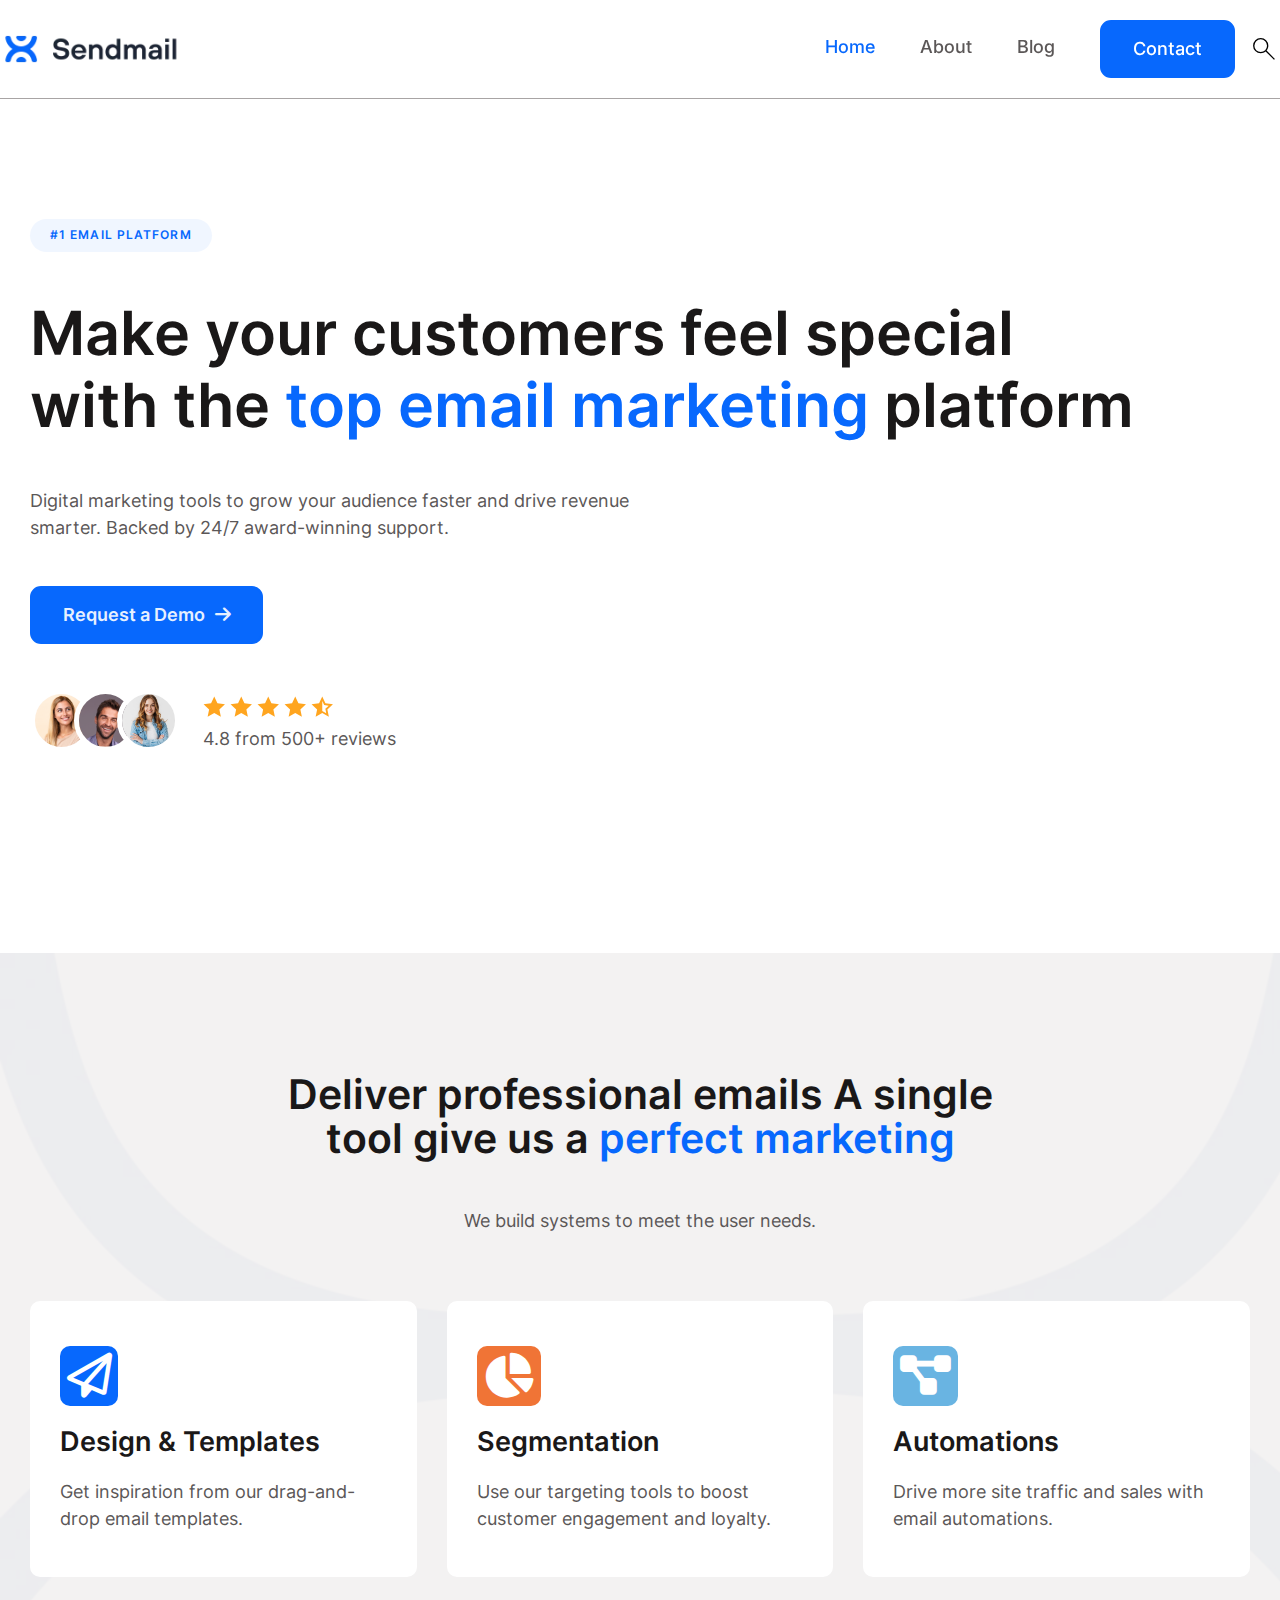
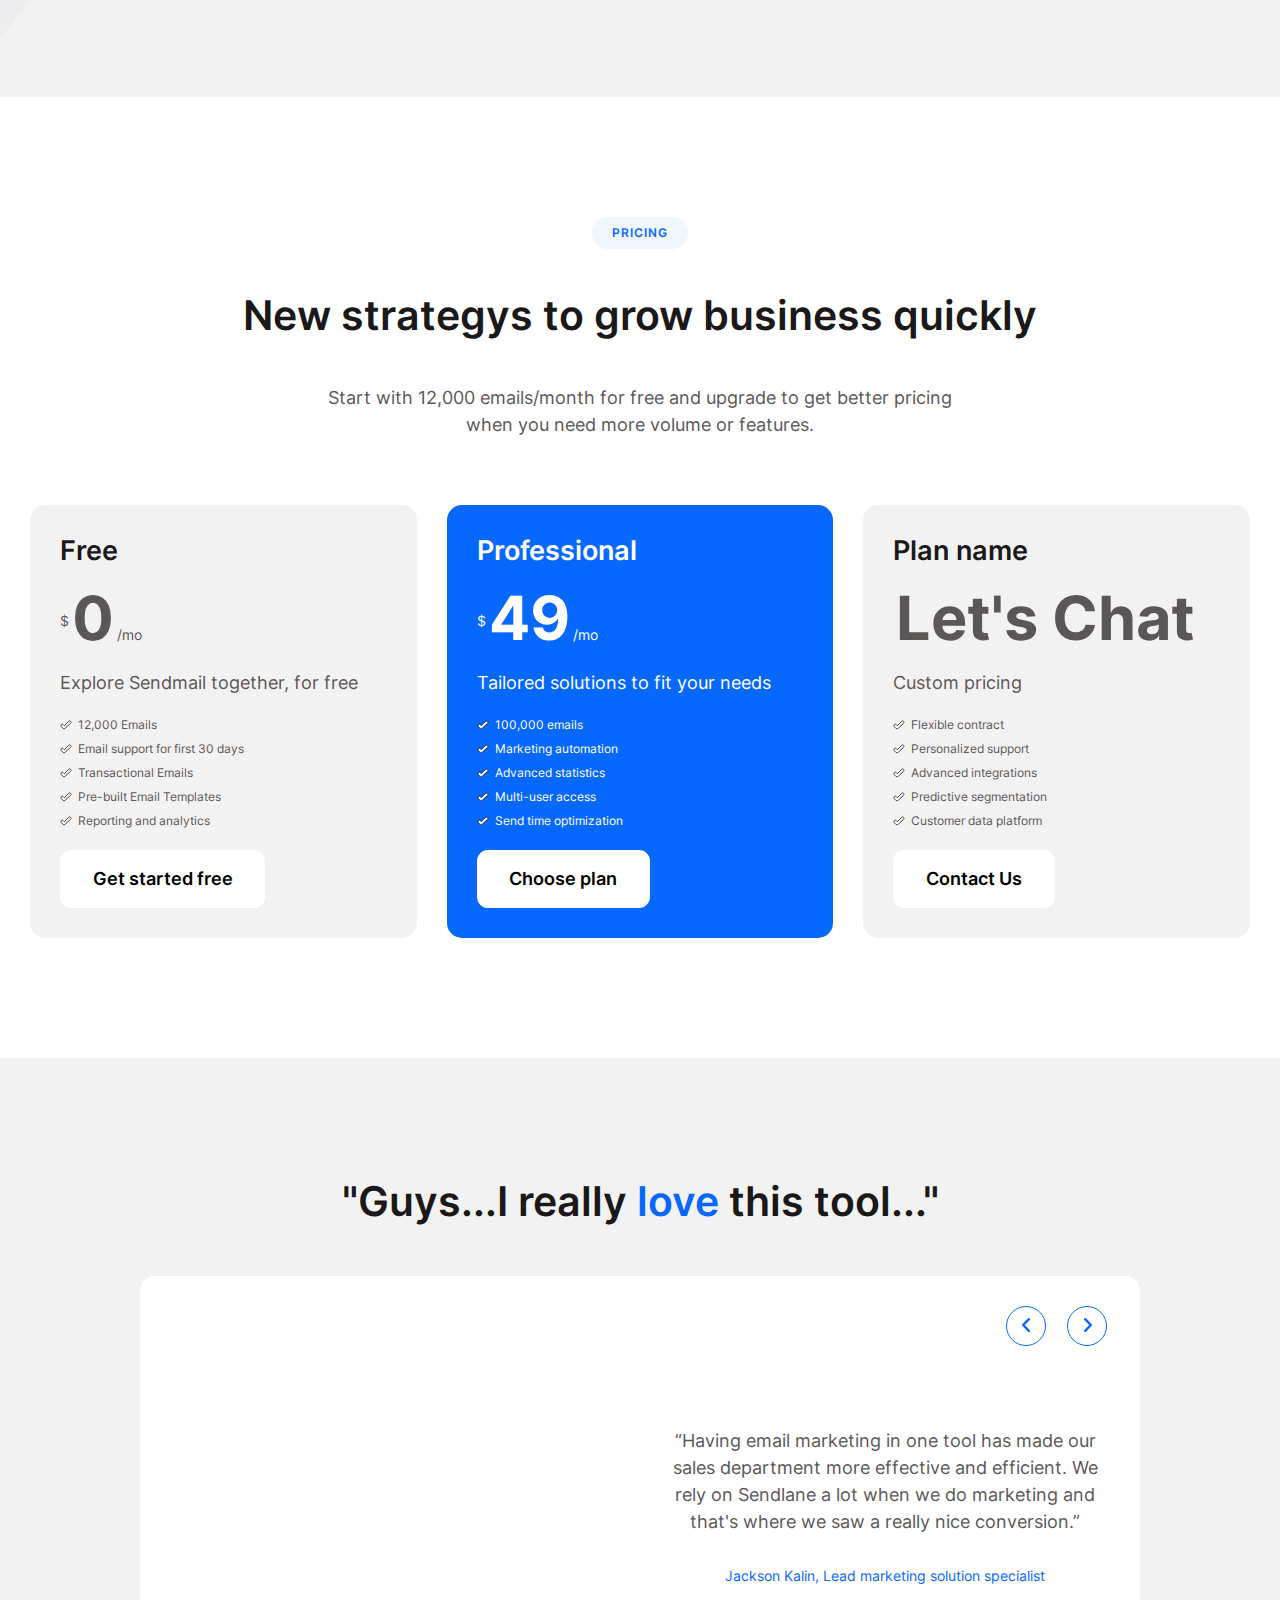
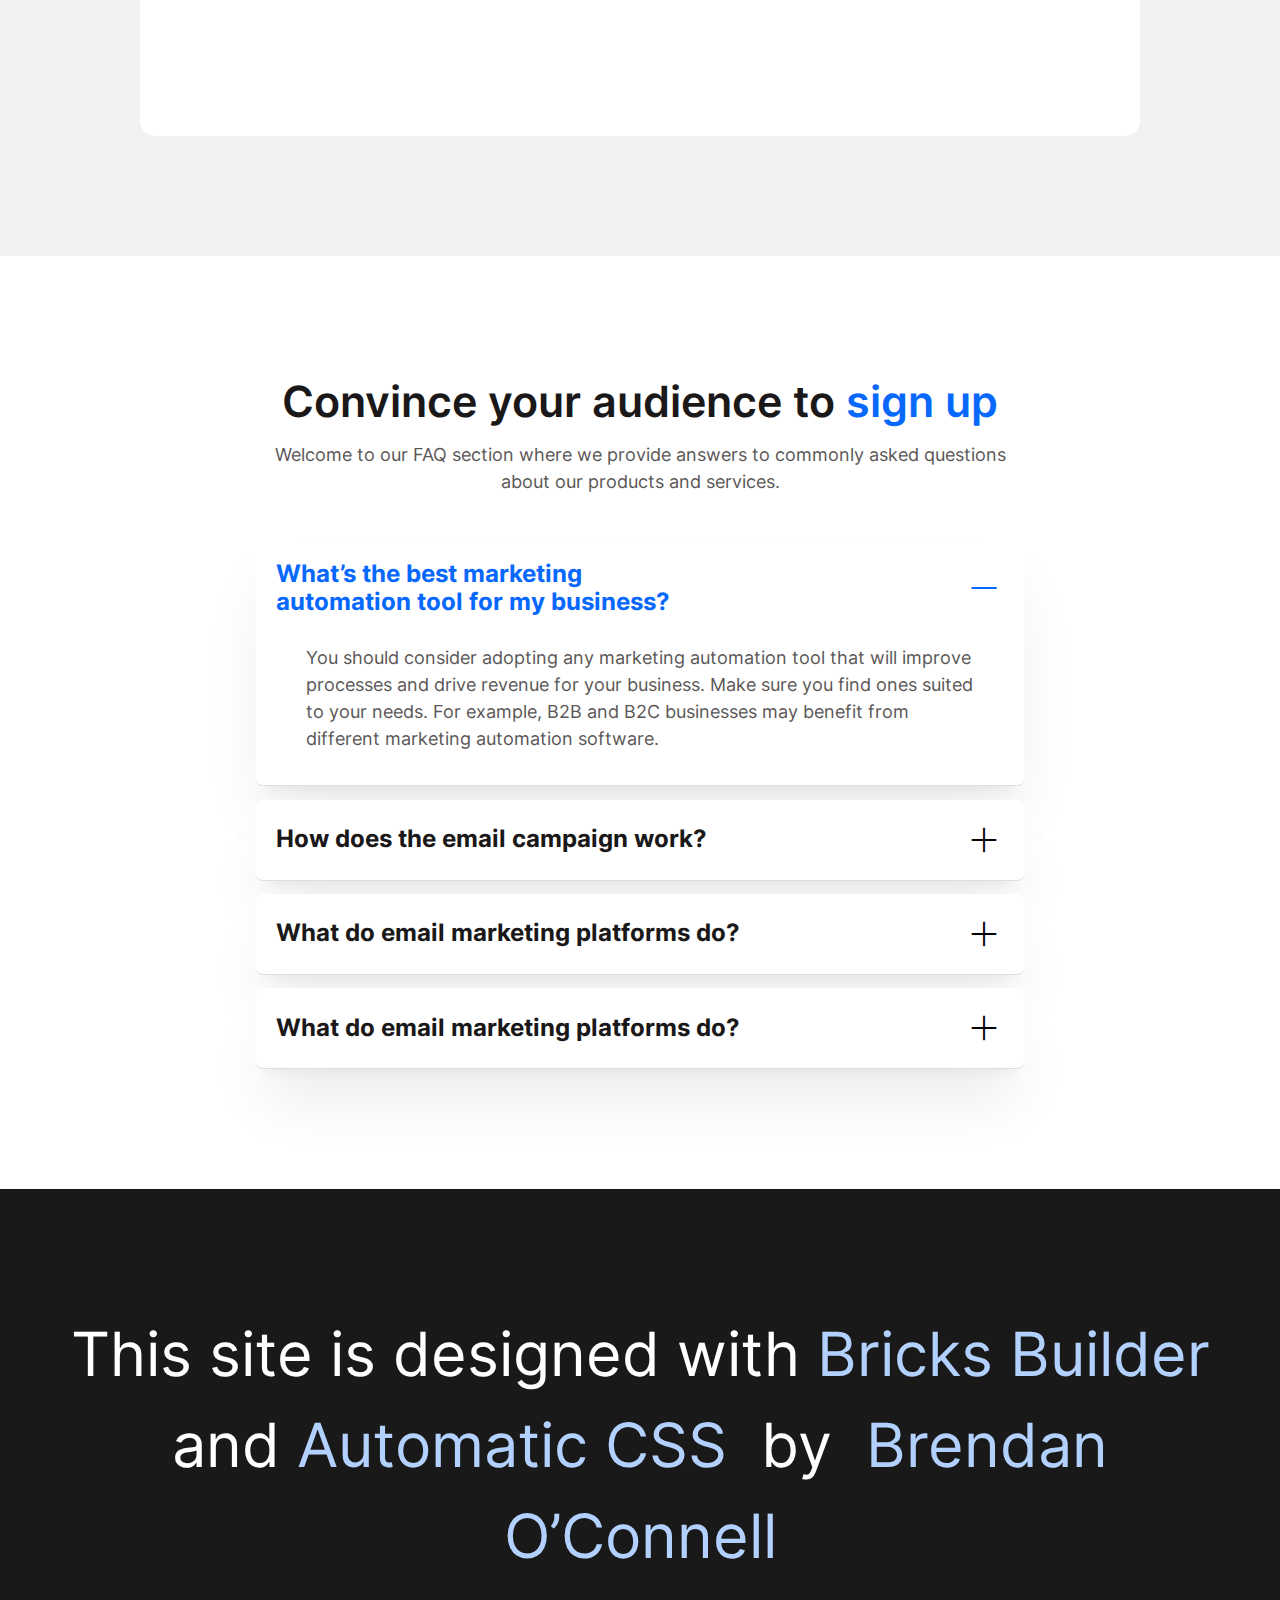
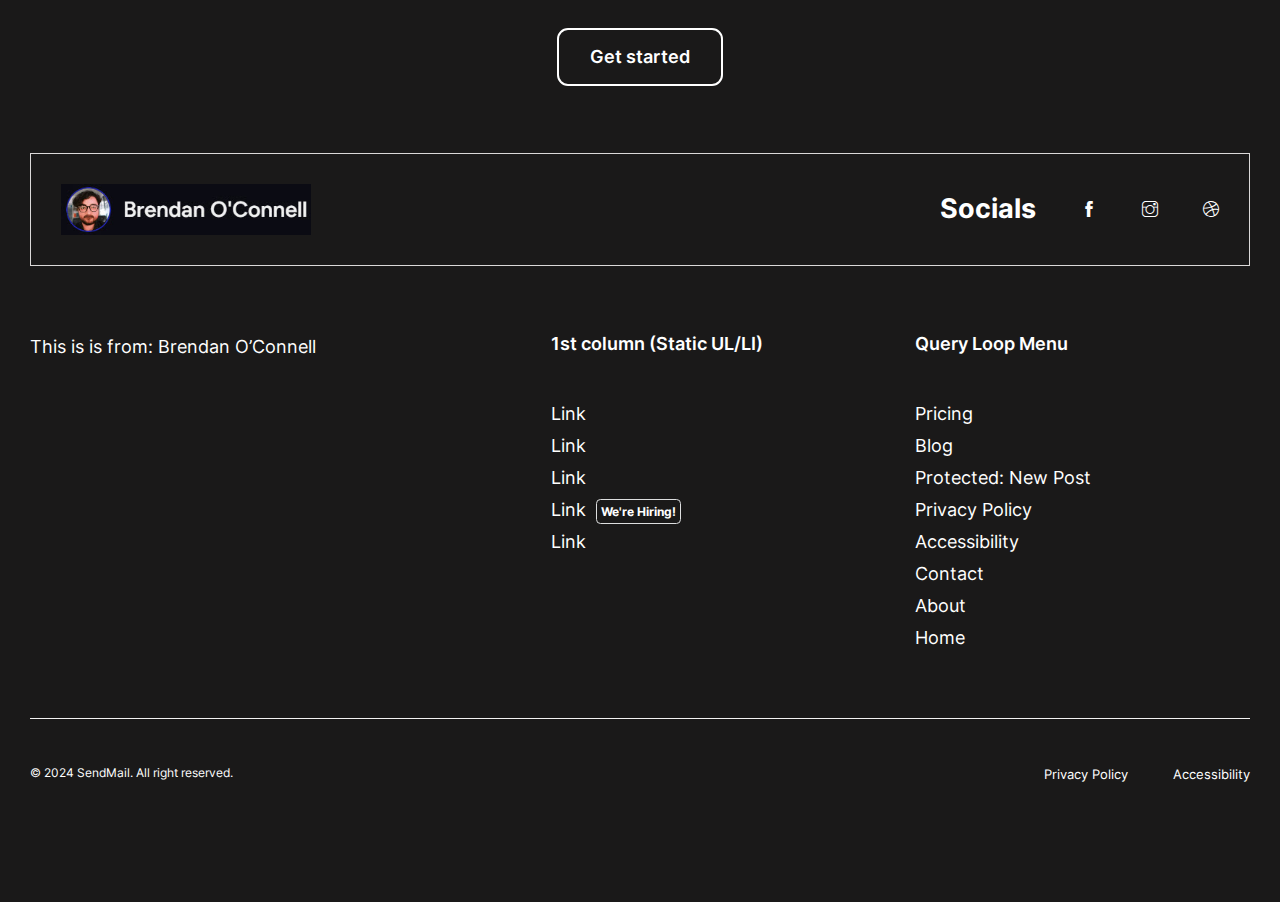
==== index.html @ 72d00813 "Updated/Added simply-static-1-1717707234" ====
<!DOCTYPE html>
<html lang="en-US">
<head>
<meta charset="UTF-8">
<meta name="viewport" content="width=device-width, initial-scale=1">
<title>SendMail</title>
<meta name="robots" content="noindex, nofollow">
<link rel="dns-prefetch" href="//fonts.googleapis.com">
<link rel="alternate" type="application/rss+xml" title="SendMail &raquo; Feed" href="/feed/">
<link rel="alternate" type="application/rss+xml" title="SendMail &raquo; Comments Feed" href="/comments/feed/">
<script>
window._wpemojiSettings = {"baseUrl":"https:\/\/s.w.org\/images\/core\/emoji\/15.0.3\/72x72\/","ext":".png","svgUrl":"https:\/\/s.w.org\/images\/core\/emoji\/15.0.3\/svg\/","svgExt":".svg","source":{"concatemoji":"\/wp-includes\/js\/wp-emoji-release.min.js?ver=6.5.4"}};
/*! This file is auto-generated */
!function(i,n){var o,s,e;function c(e){try{var t={supportTests:e,timestamp:(new Date).valueOf()};sessionStorage.setItem(o,JSON.stringify(t))}catch(e){}}function p(e,t,n){e.clearRect(0,0,e.canvas.width,e.canvas.height),e.fillText(t,0,0);var t=new Uint32Array(e.getImageData(0,0,e.canvas.width,e.canvas.height).data),r=(e.clearRect(0,0,e.canvas.width,e.canvas.height),e.fillText(n,0,0),new Uint32Array(e.getImageData(0,0,e.canvas.width,e.canvas.height).data));return t.every(function(e,t){return e===r[t]})}function u(e,t,n){switch(t){case"flag":return n(e,"🏳️‍⚧️","🏳️​⚧️")?!1:!n(e,"🇺🇳","🇺​🇳")&&!n(e,"🏴󠁧󠁢󠁥󠁮󠁧󠁿","🏴​󠁧​󠁢​󠁥​󠁮​󠁧​󠁿");case"emoji":return!n(e,"🐦‍⬛","🐦​⬛")}return!1}function f(e,t,n){var r="undefined"!=typeof WorkerGlobalScope&&self instanceof WorkerGlobalScope?new OffscreenCanvas(300,150):i.createElement("canvas"),a=r.getContext("2d",{willReadFrequently:!0}),o=(a.textBaseline="top",a.font="600 32px Arial",{});return e.forEach(function(e){o[e]=t(a,e,n)}),o}function t(e){var t=i.createElement("script");t.src=e,t.defer=!0,i.head.appendChild(t)}"undefined"!=typeof Promise&&(o="wpEmojiSettingsSupports",s=["flag","emoji"],n.supports={everything:!0,everythingExceptFlag:!0},e=new Promise(function(e){i.addEventListener("DOMContentLoaded",e,{once:!0})}),new Promise(function(t){var n=function(){try{var e=JSON.parse(sessionStorage.getItem(o));if("object"==typeof e&&"number"==typeof e.timestamp&&(new Date).valueOf()<e.timestamp+604800&&"object"==typeof e.supportTests)return e.supportTests}catch(e){}return null}();if(!n){if("undefined"!=typeof Worker&&"undefined"!=typeof OffscreenCanvas&&"undefined"!=typeof URL&&URL.createObjectURL&&"undefined"!=typeof Blob)try{var e="postMessage("+f.toString()+"("+[JSON.stringify(s),u.toString(),p.toString()].join(",")+"));",r=new Blob([e],{type:"text/javascript"}),a=new Worker(URL.createObjectURL(r),{name:"wpTestEmojiSupports"});return void(a.onmessage=function(e){c(n=e.data),a.terminate(),t(n)})}catch(e){}c(n=f(s,u,p))}t(n)}).then(function(e){for(var t in e)n.supports[t]=e[t],n.supports.everything=n.supports.everything&&n.supports[t],"flag"!==t&&(n.supports.everythingExceptFlag=n.supports.everythingExceptFlag&&n.supports[t]);n.supports.everythingExceptFlag=n.supports.everythingExceptFlag&&!n.supports.flag,n.DOMReady=!1,n.readyCallback=function(){n.DOMReady=!0}}).then(function(){return e}).then(function(){var e;n.supports.everything||(n.readyCallback(),(e=n.source||{}).concatemoji?t(e.concatemoji):e.wpemoji&&e.twemoji&&(t(e.twemoji),t(e.wpemoji)))}))}((window,document),window._wpemojiSettings);
</script>
<link rel="preconnect" href="https://fonts.gstatic.com/" crossorigin>
<link rel="stylesheet" id="bricks-advanced-themer-css" href="/wp-content/plugins/bricks-advanced-themer/assets/css/bricks-advanced-themer.css?ver=1716417690" media="all">
<style id="bricks-advanced-themer-inline-css">:root{--min-viewport:360;--max-viewport:1600;--base-font:10;--clamp-unit:1vw;}:root,.brxc-light-colors{}</style>
<style id="wp-emoji-styles-inline-css">img.wp-smiley, img.emoji {
		display: inline !important;
		border: none !important;
		box-shadow: none !important;
		height: 1em !important;
		width: 1em !important;
		margin: 0 0.07em !important;
		vertical-align: -0.1em !important;
		background: none !important;
		padding: 0 !important;
	}</style>
<link rel="stylesheet" id="automaticcss-core-css" href="/wp-content/uploads/automatic-css/automatic.css?ver=1716597364" media="all">
<style id="automaticcss-core-inline-css">/* File: automatic-custom-css.css - Version: 3.0.0-beta-2.2 - Generated: 2024-05-24 17:36:05 */</style>
<link rel="stylesheet" id="automaticcss-gutenberg-css" href="/wp-content/uploads/automatic-css/automatic-gutenberg.css?ver=1716597366" media="all">
<link rel="stylesheet" id="automaticcss-gutenberg-color-palette-css" href="/wp-content/uploads/automatic-css/automatic-gutenberg-color-palette.css?ver=1716597368" media="all">
<style id="classic-theme-styles-inline-css">/*! This file is auto-generated */
.wp-block-button__link{color:#fff;background-color:#32373c;border-radius:9999px;box-shadow:none;text-decoration:none;padding:calc(.667em + 2px) calc(1.333em + 2px);font-size:1.125em}.wp-block-file__button{background:#32373c;color:#fff;text-decoration:none}</style>
<link rel="stylesheet" id="bricks-frontend-css" href="/wp-content/themes/bricks/assets/css/frontend.min.css?ver=1715618964" media="all">
<style id="bricks-frontend-inline-css">:root {    --x-backtotop-stroke-width: 4px;}[data-x-backtotop] {    position: fixed;    background: none;    border: none;    box-shadow: none;    z-index: 10;    box-shadow: 10px 10px 30px 0 rgb(0 0 0 / 12%);    transition: all .125s ease-in;    text-align: center;    opacity: 0;    width: 60px;    height: 60px;    right: 40px;    bottom: 40px;    transform: translateY(10px);}[data-x-backtotop*=progress] {    height: auto!important;}[data-x-backtotop*=progress] {    border-radius: 1000px;}body.bricks-is-frontend [data-x-backtotop]:focus {    outline: none;}body.bricks-is-frontend [data-x-backtotop]:focus-visible {    outline: thin dotted currentcolor;}.x-back-to-top.brx-draggable.is-empty {    min-height: 0;    min-width: 0;}.x-back-to-top[aria-hidden=true] {    pointer-events: none;}.x-back-to-top_progress {    vertical-align: middle;    overflow: visible;    z-index: 1;}svg.x-back-to-top_progress:not(:root) {    overflow: visible;}.x-back-to-top_content {    display: flex;    align-items: center;    justify-content: center;    flex-direction: column;    height: 100%;    width: 100%;}[data-x-backtotop*=progress] .x-back-to-top_content {    position: absolute;    top: 0;    left: 0;    right: 0;    bottom: 0;    z-index: -1;    overflow: hidden;    border-radius: 1000px;}.x-back-to-top_progress-line {    fill: transparent;    stroke-width: calc( var(--x-backtotop-stroke-width) + 1px);    stroke: #111;    stroke-linecap: round;}.x-back-to-top_progress-background {    stroke: #e5e5e5;    fill: transparent;    stroke-width: var(--x-backtotop-stroke-width);}/* oxyprops */svg.x-back-to-top_progress {    inline-size: auto;}.x-back-to-top_builder-preview {    opacity: 1!important;    transform: none!important;}.brx-body.iframe [data-x-backtotop].brx-draggable {    transition: all .125s ease-in}.brx-body.iframe .x-back-to-top {    transition-property: all!important;}.brx-body.iframe .brx-draggable.is-empty:not(.editing) {    outline: none;}
@font-face{font-family:"Inter";font-weight:400;font-display:swap;src:url(/wp-content/uploads/2024/05/Inter-VariableFont_slntwght.woff2) format("woff2");}@font-face{font-family:"Inter";font-weight:600;font-display:swap;src:url(/wp-content/uploads/2024/05/Inter-VariableFont_slntwght.woff2) format("woff2");}@font-face{font-family:"Inter";font-weight:700;font-display:swap;src:url(/wp-content/uploads/2024/05/Inter-VariableFont_slntwght.woff2) format("woff2");}@font-face{font-family:"Inter";font-weight:800;font-display:swap;src:url(/wp-content/uploads/2024/05/Inter-VariableFont_slntwght.woff2) format("woff2");}</style>
<link rel="stylesheet" id="bricks-child-css" href="/wp-content/themes/bricks-child/style.css?ver=1709125742" media="all">
<link rel="stylesheet" id="bricks-font-awesome-6-css" href="/wp-content/themes/bricks/assets/css/libs/font-awesome-6.min.css?ver=1715618964" media="all">
<link rel="stylesheet" id="bricks-themify-icons-css" href="/wp-content/themes/bricks/assets/css/libs/themify-icons.min.css?ver=1715618964" media="all">
<link rel="stylesheet" id="automaticcss-bricks-css" href="/wp-content/uploads/automatic-css/automatic-bricks.css?ver=1716597366" media="all">
<link rel="stylesheet" id="color-scheme-switcher-frontend-css" href="/wp-content/plugins/automaticcss-plugin/classes/Features/Color_Scheme_Switcher/css/frontend.css?ver=1716417782" media="all">
<link rel="stylesheet" id="automaticcss-frames-css" href="/wp-content/uploads/automatic-css/automatic-frames.css?ver=1716597368" media="all">
<style id="bricks-frontend-inline-inline-css">html {scroll-behavior: smooth}
/* GLOBAL VARIABLES CSS */
:root {}
/* COLOR VARS */
:root {
--bricks-color-acss_import_transparent: transparent;
}

/* THEME STYLE CSS */

/* BREAKPOINT: Desktop (BASE) */
 body {font-family: "Inter"}
 h1,  h2,  h3,  h4,  h5,  h6 {font-weight: 600}
 .brxe-container {width: 1280px}
 .woocommerce main.site-main {width: 1280px}
 #brx-content.wordpress {width: 1280px}

/* GLOBAL CLASSES CSS */

/* BREAKPOINT: Desktop (BASE) */
.header.brxe-div {border-bottom: 1px solid var(--neutral-semi-light)}
.header { margin-inline: auto; /* Uncomment line below if you want glass blur effect */	/* backdrop-filter: blur(5px); */}


/* BREAKPOINT: Desktop (BASE) */
.header__inner.brxe-container {display: flex; flex-direction: row; align-items: center; justify-content: space-between; align-self: center !important; padding-top: var(--space-s); padding-right: var(--section-padding-x); padding-bottom: var(--space-s); padding-left: var(--section-padding-x)}

/* BREAKPOINT: Mobile landscape */
@media (max-width: 767px) {
.header__inner.brxe-container {flex-wrap: nowrap}
}

/* BREAKPOINT: Desktop (BASE) */
.header__logo.brxe-image {width: 10em}


/* BREAKPOINT: Desktop (BASE) */
.nav.brxe-nav-menu .bricks-mobile-menu-toggle {color: var(--fr-text-dark)}
.nav.brxe-nav-menu .bricks-mobile-menu > li > a {color: var(--fr-text-light)}
.nav.brxe-nav-menu .bricks-mobile-menu > li > .brx-submenu-toggle > * {color: var(--fr-text-light)}
.nav.brxe-nav-menu .bricks-nav-menu > li {margin-left: 0}
.nav.brxe-nav-menu .bricks-nav-menu .sub-menu .brx-submenu-toggle > a + button {color: var(--link-color); font-size: var(--text-s); line-height: 1}
.nav.brxe-nav-menu .bricks-nav-menu .sub-menu {background-color: var(--shade-ultra-light)}
.nav.brxe-nav-menu .bricks-nav-menu .sub-menu > li > a {color: var(--link-color)}
.nav.brxe-nav-menu .bricks-nav-menu .sub-menu > li > .brx-submenu-toggle > * {color: var(--link-color)}
.nav.brxe-nav-menu .bricks-mobile-menu .sub-menu > li > a {color: var(--fr-text-light)}
.nav.brxe-nav-menu .bricks-mobile-menu .sub-menu > li > .brx-submenu-toggle > * {color: var(--fr-text-light)}
.nav.brxe-nav-menu .bricks-nav-menu > li:hover > a {color: var(--link-color-hover)}
.nav.brxe-nav-menu .bricks-nav-menu > li:hover > .brx-submenu-toggle > * {color: var(--link-color-hover)}
.nav.brxe-nav-menu {font-variation-settings: "wght" 500; width: 100%; display: flex; justify-content: flex-end}
.nav.brxe-nav-menu .bricks-nav-menu > li > a {color: var(--neutral-semi-dark); line-height: var(--btn-line-height); font-weight: 200; padding-top: calc(var(--btn-pad-y) / 1); padding-bottom: calc(var(--btn-pad-y) / 1); justify-content: center}
.nav.brxe-nav-menu .bricks-nav-menu > li > .brx-submenu-toggle > * {color: var(--neutral-semi-dark); line-height: var(--btn-line-height); font-weight: 200; padding-top: calc(var(--btn-pad-y) / 1); padding-bottom: calc(var(--btn-pad-y) / 1)}
.nav.brxe-nav-menu .bricks-nav-menu .current-menu-item > a {color: var(--link-color-active)}
.nav.brxe-nav-menu .bricks-nav-menu .current-menu-item > .brx-submenu-toggle > * {color: var(--link-color-active)}
.nav.brxe-nav-menu .bricks-nav-menu > .current-menu-parent > a {color: var(--link-color-active)}
.nav.brxe-nav-menu .bricks-nav-menu > .current-menu-parent > .brx-submenu-toggle > * {color: var(--link-color-active)}
.nav.brxe-nav-menu .bricks-nav-menu > .current-menu-ancestor > a {color: var(--link-color-active)}
.nav.brxe-nav-menu .bricks-nav-menu > .current-menu-ancestor > .brx-submenu-toggle > * {color: var(--link-color-active)}
.nav.brxe-nav-menu .bricks-nav-menu .sub-menu > li:hover > a {color: var(--link-color-hover)}
.nav.brxe-nav-menu .bricks-nav-menu .sub-menu > li:hover > .brx-submenu-toggle > * {color: var(--link-color-hover)}
.nav.brxe-nav-menu .bricks-nav-menu .sub-menu .brx-submenu-toggle > a:hover + button {color: var(--link-color-hover)}
.nav.brxe-nav-menu .bricks-nav-menu .sub-menu button[aria-expanded="true"] > * {transform:  rotateZ(270deg)}
.nav.brxe-nav-menu .bricks-nav-menu button[aria-expanded="true"] > * {transform:  rotateZ(180deg)}
.nav.brxe-nav-menu .bricks-nav-menu .sub-menu .brx-submenu-toggle button {padding-right: 20px}
.nav.brxe-nav-menu .bricks-nav-menu .sub-menu a {padding-right: 0; padding-left: 0}
.nav.brxe-nav-menu .bricks-nav-menu .sub-menu button {padding-right: 0; padding-left: 0}
.nav.brxe-nav-menu .bricks-nav-menu {gap: var(--content-gap)}
.nav.brxe-nav-menu .bricks-nav-menu > li > .brx-submenu-toggle {justify-content: center}
/* This menu automatically turns the last link in your menu into a button and positions it to the right. This is better than using a physical button outside your menu, because it retains a working link for the CTA item in your mobile menu and maintains proper semantic menu/list structure. All styling can be adjusted below */.nav { --link-color: var(--primary-ultra-dark); --link-color-hover: var(--primary-hover); --link-color-active: var(--primary);	--button-color: var(--primary); --button-color-hover: var(--primary-hover);  --button-text: var(--fr-text-light);  --button-text-hover: var(--fr-text-light);  --toggle-gap: .5em; --sub-li-padding: 1em;} .nav ul.bricks-mobile-menu { display: flex; align-items: center;} .show-mobile-menu ul.bricks-mobile-menu { display: flex; flex-direction: column; align-items: flex-start;} .nav { 	align-items: center; } .nav nav {	width: 100%;}/* Center Navigation when Nav is set to width:100% */.nav .bricks-nav-menu > li:first-child,.nav .bricks-nav-menu > li:last-child { margin-inline-start: auto;}/* Button Styling */.nav .bricks-nav-menu > li:last-child a {	background-color: var(--button-color); border-color: var(--button-color);	color: var(--button-text)!important; border-width: var(--btn-border-size); border-radius: var(--btn-radius); border-style: solid;  min-inline-size: var(--btn-width); line-height: var(--btn-line-height);  letter-spacing: var(--btn-letter-spacing); text-transform: var(--btn-text-transform); text-decoration: var(--btn-text-decoration);	font-style: var(--btn-text-style); font-weight: var(--btn-weight); padding: var(--btn-pad-y) var(--btn-pad-x); justify-content: center; text-align: center;}/* Button Hover Styling */.nav .bricks-nav-menu > li:last-child a:hover {	background-color: var(--button-color-hover); border-color: var(--button-color-hover);	color: var(--button-text-hover)!important;} .nav .brx-submenu-toggle {	display: flex; flex-direction: row; gap: var(--toggle-gap);} .nav .brx-submenu-toggle button { margin: 0!important; padding: 0!important;} .nav .sub-menu {	min-inline-size: max-content!important;} .nav .sub-menu li {	padding-inline: var(--sub-li-padding);}

/* BREAKPOINT: Tablet portrait */
@media (max-width: 991px) {
.nav.brxe-nav-menu {line-height: 0}
}
/* BREAKPOINT: Mobile landscape */
@media (max-width: 767px) {
.nav.brxe-nav-menu .bricks-mobile-menu > .menu-item-has-children .brx-submenu-toggle button {color: var(--fr-text-light)}
}

/* BREAKPOINT: Desktop (BASE) */
.fr-hero.brxe-section {row-gap: var(--container-gap)}


/* BREAKPOINT: Desktop (BASE) */
.fr-hero-bravo__content-wrapper.brxe-container {align-items: flex-start; justify-content: center; text-align: left; row-gap: var(--space-l)}
b


/* BREAKPOINT: Desktop (BASE) */
.fr-cta-links-alpha.brxe-block {display: flex; flex-wrap: wrap; row-gap: var(--space-m); column-gap: var(--space-m); width: 100%; flex-direction: row; align-items: center}

/* BREAKPOINT: Mobile portrait */
@media (max-width: 478px) {
/* CUSTOM CSS */
.fr-cta-links-alpha > * {
  width: 100% !important;
}
}

/* BREAKPOINT: Desktop (BASE) */
.fr-avatar-group-alpha.brxe-div {display: flex; flex-wrap: nowrap; justify-content: flex-start; width: var(--avatar-size); margin-right: 65px; align-items: center; column-gap: var(--space-m)}
.fr-avatar-group-alpha {	--overlap: 2.75em; --avatar-size: 3.5em;} .fr-avatar-group-alpha > *:not(:first-child) {	margin-left: calc(var(--overlap) * -1);}


/* BREAKPOINT: Desktop (BASE) */
.fr-avatar-group-alpha__avatar.brxe-image:not(.tag) {object-fit: cover; border: 5px solid var(--white); border-radius: 50vw}
.fr-avatar-group-alpha__avatar.brxe-image img {object-fit: cover; border: 5px solid var(--white); border-radius: 50vw}
.fr-avatar-group-alpha__avatar.brxe-image {width: var(--avatar-size); overflow: hidden; height: var(--avatar-size)}


/* BREAKPOINT: Desktop (BASE) */
.fr-rating-alpha.brxe-div {display: flex; row-gap: .25em; column-gap: .25em}
/* RATINGS WON'T RENDER IN BUILDER *//* To change the star rating, change the value of the data attribute in the attributes tab on this element. If you want the rating to be generated dynamically, create a "rating" custom field for your parent element and then inject the value of that field dynamically into the data attribute value field. */.fr-rating-alpha {	--icon-size: 1.25em;} .fr-rating-alpha > *:first-child {display: none;} /* Hide half star by default */[data-rating*="."] > *:first-child {display: flex;} /* Show half star for decimal ratings */[data-rating*=".0"] > *:first-child {display: none !important;} /* Hide half star for .0 ratings */[data-rating^="1"] > *:nth-child(n+3) { display: none;}[data-rating^="2"] > *:nth-child(n+4) { display: none;}[data-rating^="3"] > *:nth-child(n+5) { display: none;}[data-rating^="4"] > *:nth-child(n+6) { display: none;}


/* BREAKPOINT: Desktop (BASE) */
.fr-rating-alpha__icon.brxe-icon {color: #ffa51f; fill: #ffa51f; font-size: var(--text-m)}


/* BREAKPOINT: Desktop (BASE) */
.fr-rating-alpha__icon-half.brxe-icon {order: 1}


/* BREAKPOINT: Desktop (BASE) */
.accent-heading.brxe-text-basic {font-size: var(--text-s); line-height: 1; color: var(--primary); text-transform: uppercase; letter-spacing: 1.1px; font-weight: 600; order: -1; padding-top: calc(var(--space-xs) / 1.3); padding-right: var(--space-s); padding-bottom: calc(var(--space-xs) / 1.3); padding-left: var(--space-s); background-color: var(--primary-light-trans-20); border-radius: var(--radius-xl)}


/* BREAKPOINT: Desktop (BASE) */
.fr-slider-section-foxtrot.brxe-section {padding-top: calc(var(--space-xs) / 2); padding-right: calc(var(--space-xs) / 3); padding-bottom: calc(var(--space-xs) / 2); padding-left: calc(var(--space-xs) / 3); overflow: hidden; z-index: 10; color: var(--fr-text-light)}
.fr-slider-section-foxtrot { position: relative;} .fr-slider-section-foxtrot::before{ content: ""; position: absolute; top: 0; left:0; width: 30%; height: 100%; z-index: 1; background: linear-gradient(to left, transparent, var(--white));} .fr-slider-section-foxtrot::after{ content: ""; position: absolute; top: 0; right:0; width: 30%; height: 100%; z-index: 1; background: linear-gradient(to right, transparent, var(--white));}


/* BREAKPOINT: Desktop (BASE) */
.fr-slider-foxtrot.brxe-fr-slider .splide__slide {opacity: 0.75}


/* BREAKPOINT: Desktop (BASE) */
.fr-slider-section-foxtrot__item-wrapper.brxe-div {align-self: center !important}


/* BREAKPOINT: Desktop (BASE) */
.fr-slider-section-foxtrot__item.brxe-image figcaption {text-align: center; text-transform: uppercase; line-height: 1; font-weight: 700}


/* BREAKPOINT: Desktop (BASE) */
.fr-feature-section-alpha.brxe-section {row-gap: var(--container-gap); background-color: var(--fr-bg-light); background-image: url(/wp-content/uploads/2024/05/Sendmail-Deliver-BG-2-1024x584.webp); background-size: cover; background-blend-mode: color-burn}


/* BREAKPOINT: Desktop (BASE) */
.fr-intro-alpha.brxe-container {align-items: center; text-align: center; row-gap: var(--content-gap)}

/* BREAKPOINT: Mobile landscape */
@media (max-width: 767px) {
.fr-intro-alpha.brxe-container {text-align: left; align-items: flex-start}
}

/* BREAKPOINT: Desktop (BASE) */
.fr-intro-alpha__heading.brxe-heading {line-height: 1.1; width: 30h}

/* BREAKPOINT: Mobile landscape */
@media (max-width: 767px) {
.fr-intro-alpha__heading.brxe-heading {font-size: var(--h1)}
}

/* BREAKPOINT: Desktop (BASE) */
.fr-feature-grid-alpha.brxe-container {display: grid; align-items: initial; grid-gap: var(--grid-gap); grid-template-columns: var(--grid-3); grid-template-rows: var(--grid-1); align-items: stretch; margin-top: 0; margin-bottom: 0; padding-left: 0}
.fr-feature-grid-alpha {	list-style-type: none;}

/* BREAKPOINT: Tablet portrait */
@media (max-width: 991px) {
.fr-feature-grid-alpha.brxe-container {grid-template-columns: var(--grid-2)}
}
/* BREAKPOINT: Mobile portrait */
@media (max-width: 478px) {
.fr-feature-grid-alpha.brxe-container {grid-template-columns: var(--grid-1)}
}

/* BREAKPOINT: Desktop (BASE) */
.fr-feature-card-alpha.brxe-div {flex-direction: column; display: flex; row-gap: var(--fr-card-gap); position: relative; padding-top: var(--space-l); padding-right: var(--fr-card-padding); padding-bottom: var(--space-l); padding-left: var(--fr-card-padding); background-color: var(--white); border-radius: var(--radius-m); align-self: flex-start !important; align-items: flex-start}
.fr-feature-card-alpha {	--icon-size: 2.5em; --icon-fill-color: var(--text-dark); --icon-stroke-color: var(--text-dark); --icon-fill-color-hover: var(--text-dark);  --icon-stroke-color-hover: var(--text-dark);}


/* BREAKPOINT: Desktop (BASE) */
.fr-feature-card-alpha__body.brxe-div {display: flex; flex-direction: column; row-gap: var(--fr-card-gap); position: static}


/* BREAKPOINT: Desktop (BASE) */
.fr-feature-card-alpha__heading.brxe-heading {position: static}


/* BREAKPOINT: Desktop (BASE) */
.fr-feature-card-alpha__lede.brxe-text-basic {margin-top: 0}


/* BREAKPOINT: Desktop (BASE) */
.fr-feature-card-alpha__icon-wrapper.brxe-div {order: -1; padding-top: calc(var(--space-xs) / 2); padding-right: calc(var(--space-xs) / 2); padding-bottom: calc(var(--space-xs) / 2); padding-left: calc(var(--space-xs) / 2); background-color: var(--primary); border-radius: var(--radius-m)}


/* BREAKPOINT: Desktop (BASE) */
.feature-card-alpha__icon-wrapper svg { height: var(--icon-size); width: var(--icon-size); fill: var(--icon-fill-color); color: var(--icon-stroke-color);} .feature-card-alpha__icon-wrapper i { color: var(--icon-fill-color); font-size: var(--icon-size);} .feature-card-alpha__icon-wrapper svg:hover { fill: var(--icon-fill-color-hover); color: var(--icon-stroke-color); } .feature-card-alpha__icon-wrapper i:hover { color: var(--icon-fill-color-hover);}


/* BREAKPOINT: Desktop (BASE) */
.fr-feature-card-alpha__icon.brxe-icon {color: var(--white); fill: var(--white)}


/* BREAKPOINT: Desktop (BASE) */
.fr-pricing-alpha.brxe-section {row-gap: var(--container-gap)}


/* BREAKPOINT: Desktop (BASE) */
.fr-pricing-grid-alpha.brxe-container {display: grid; align-items: initial; grid-template-columns: var(--grid-3); grid-gap: var(--grid-gap); grid-template-rows: var(--grid-1); align-items: stretch; padding-left: 0; margin-top: 0; margin-bottom: 0}
.fr-pricing-grid-alpha { list-style-type: none; }

/* BREAKPOINT: Tablet portrait */
@media (max-width: 991px) {
.fr-pricing-grid-alpha.brxe-container {grid-template-columns: var(--grid-2)}
}
/* BREAKPOINT: Mobile landscape */
@media (max-width: 767px) {
.fr-pricing-grid-alpha.brxe-container {grid-template-columns: var(--grid-1)}
}

/* BREAKPOINT: Desktop (BASE) */
.fr-price-card-alpha.brxe-div {display: flex; flex-direction: column; row-gap: var(--fr-card-gap); padding-top: var(--space-m); padding-right: var(--space-m); padding-bottom: var(--space-m); padding-left: var(--space-m); background-image: url(/wp-content/uploads/2024/05/Sendmail-Pricing-BG-3.webp); background-attachment: scroll; background-blend-mode: color-burn; background-color: var(--neutral-ultra-light); background-size: 50%; background-repeat: no-repeat; background-position: top right; border-radius: var(--radius-l)}


/* BREAKPOINT: Desktop (BASE) */
.fr-price-card-alpha__body.brxe-div {display: flex; flex-direction: column; row-gap: var(--fr-card-gap)}


/* BREAKPOINT: Desktop (BASE) */
.fr-price-card-alpha__price-currency.brxe-text-basic {top: -1em}


/* BREAKPOINT: Desktop (BASE) */
.fr-price-card-alpha__price-amount.brxe-text-basic {font-size: var(--h1); line-height: 1; margin-right: .05em; margin-left: .05em}


/* BREAKPOINT: Desktop (BASE) */
.fr-price-card-alpha__price-period.brxe-text-basic {bottom: 0px}


/* BREAKPOINT: Desktop (BASE) */
.fr-price-card-alpha__list.brxe-div {font-size: var(--text-s); display: flex; flex-direction: column; row-gap: .5em; padding-left: 0; margin-top: 0; margin-bottom: 0}
.fr-price-card-alpha__list {	--icon-size: 1em; --icon-fill-color: transparent; --icon-stroke-color: var(--bg-dark); --icon-fill-color-hover: transparent;  --icon-stroke-color-hover: var(--bg-dark);  list-style-type: none;}


/* BREAKPOINT: Desktop (BASE) */
.fr-price-card-alpha__list-item.brxe-div {display: flex; flex-direction: row; align-items: center; column-gap: .5em}
.fr-price-card-alpha__list-item svg { height: var(--icon-size); width: var(--icon-size); fill: var(--icon-fill-color); color: var(--icon-stroke-color);} .fr-price-card-alpha__list-item i { color: var(--icon-fill-color); font-size: var(--icon-size);} .fr-price-card-alpha__list-item svg:hover { fill: var(--icon-fill-color-hover); color: var(--icon-stroke-color); } .fr-price-card-alpha__list-item i:hover { color: var(--icon-fill-color-hover);}


/* BREAKPOINT: Desktop (BASE) */
.fr-price-card-alpha__lcon.brxe-icon {color: var(--primary); fill: var(--primary)}


/* BREAKPOINT: Desktop (BASE) */
.fr-price-card-alpha__footer.brxe-div {margin-top: auto}


/* BREAKPOINT: Desktop (BASE) */
.testimonial-20.brxe-section {background-image: url(/wp-content/uploads/2024/05/Sendmail-Testimonial-BG-2-1024x736.webp); background-size: cover; background-color: var(--neutral-ultra-light); background-blend-mode: color-burn}


/* BREAKPOINT: Desktop (BASE) */
.testimonial-20-container.brxe-container {flex-direction: column; row-gap: 5rem; align-items: center}


/* BREAKPOINT: Desktop (BASE) */
.testimonial-20-content__title.brxe-heading {text-align: center}


/* BREAKPOINT: Desktop (BASE) */
.testimonial-20-content.brxe-slider-nested .splide__arrow--next {right: 10rem; left: 85%; top: 5rem}
.testimonial-20-content.brxe-slider-nested .splide__arrow--prev {left: 80%; right: 10rem; top: 5rem}
.testimonial-20-content.brxe-slider-nested .splide__arrow {font-size: var(--text-m); color: var(--primary); border: .1rem solid var(--primary); border-radius: 50%; height: 4rem; width: 4rem}
.testimonial-20-content.brxe-slider-nested .splide__arrow:hover {background-color: var(--primary); color: var(--white)}

/* BREAKPOINT: Mobile landscape */
@media (max-width: 767px) {
.testimonial-20-content.brxe-slider-nested .splide__arrow--next {left: 90%}
}
/* BREAKPOINT: Mobile portrait */
@media (max-width: 478px) {
.testimonial-20-content.brxe-slider-nested .splide__arrow--prev {left: 75%}
}

/* BREAKPOINT: Desktop (BASE) */
.testimonial-20-content__wrapper.brxe-div {width: 100%; max-width: 100rem; display: grid; align-items: initial; grid-template-columns: repeat(12, minmax(0, 1fr)); grid-gap: 4rem; align-items: center; padding-top: var(--space-m); padding-right: var(--space-m); padding-bottom: var(--space-m); padding-left: var(--space-m); background-color: var(--white); border-radius: var(--radius-l)}

/* BREAKPOINT: Mobile landscape */
@media (max-width: 767px) {
.testimonial-20-content__wrapper.brxe-div {grid-gap: 2rem}
}

/* BREAKPOINT: Desktop (BASE) */
.testimonial-20-content__text.brxe-div {grid-column: span 6; text-align: center; display: flex; flex-direction: column; row-gap: 3rem}

/* BREAKPOINT: Mobile landscape */
@media (max-width: 767px) {
.testimonial-20-content__text.brxe-div {grid-column: span 12}
}

/* BREAKPOINT: Desktop (BASE) */
.testimonial-20-content__profile.brxe-text-basic {font-size: calc(var(--text-m) - .4rem); color: var(--primary)}


/* BREAKPOINT: Desktop (BASE) */
.testimonial-20-content__media.brxe-div {grid-column: span 6; order: -1}

/* BREAKPOINT: Mobile landscape */
@media (max-width: 767px) {
.testimonial-20-content__media.brxe-div {grid-column: span 12}
}

/* BREAKPOINT: Desktop (BASE) */
.testimonial-20-content__media-img.brxe-image:not(.tag) {object-fit: contain}
.testimonial-20-content__media-img.brxe-image img {object-fit: contain}
.testimonial-20-content__media-img.brxe-image {width: 100%; height: 40rem}

/* BREAKPOINT: Mobile landscape */
@media (max-width: 767px) {
.testimonial-20-content__media-img.brxe-image {height: 40rem}
}

/* BREAKPOINT: Desktop (BASE) */
.footer-container.brxe-container {row-gap: var(--container-gap)}


/* BREAKPOINT: Desktop (BASE) */
.footer__cta.brxe-block {display: flex; flex-direction: column; align-items: center; row-gap: var(--content-gap)}


/* BREAKPOINT: Desktop (BASE) */
.footer__cta-heading.brxe-text {font-size: var(--h1); text-align: center}
.footer__cta-heading.brxe-text  a {font-size: var(--h1); text-align: center; font-size: inherit}
.footer__cta-heading a{ color: var(--primary-light);}


/* BREAKPOINT: Desktop (BASE) */
.footer__header.brxe-block {padding-top: var(--space-m); padding-right: var(--space-m); padding-bottom: var(--space-m); padding-left: var(--space-m); display: flex; flex-direction: row; justify-content: center; border: .1rem solid var(--neutral-light); align-items: center; flex-wrap: nowrap}


/* BREAKPOINT: Desktop (BASE) */
.footer__social-wrapper.brxe-block {flex-direction: row; align-items: center; column-gap: var(--content-gap); justify-content: flex-end}


/* BREAKPOINT: Desktop (BASE) */
.footer__socials-text.brxe-text-basic {font-size: var(--h3); font-weight: 700}


/* BREAKPOINT: Desktop (BASE) */
.footer__socials.brxe-div {display: flex; column-gap: var(--content-gap)}


/* BREAKPOINT: Desktop (BASE) */
.footer__social-icon.brxe-icon {font-size: 1.6rem}


/* BREAKPOINT: Desktop (BASE) */
.footer__footer.brxe-block {row-gap: var(--container-gap)}


/* BREAKPOINT: Desktop (BASE) */
.footer__footer-intro.brxe-block {row-gap: var(--content-gap); display: grid; align-items: initial; grid-template-columns: var(--grid-12); grid-gap: var(--grid-gap)}

/* BREAKPOINT: Mobile landscape */
@media (max-width: 767px) {
.footer__footer-intro.brxe-block {grid-template-columns: var(--grid-1)}
}

/* BREAKPOINT: Desktop (BASE) */
.footer__newsletter.brxe-block {row-gap: var(--content-gap); grid-column: 1/5}

/* BREAKPOINT: Mobile landscape */
@media (max-width: 767px) {
.footer__newsletter.brxe-block {grid-column: span 1}
}

/* BREAKPOINT: Desktop (BASE) */
.footer__nav-wrapper.brxe-block {grid-column: 6/-1}

/* BREAKPOINT: Mobile landscape */
@media (max-width: 767px) {
.footer__nav-wrapper.brxe-block {grid-column: span 1}
}

/* BREAKPOINT: Desktop (BASE) */
.footer-nav-wrapper.brxe-block {display: grid; align-items: initial; grid-template-columns: var(--grid-2); grid-gap: var(--grid-gap)}

/* BREAKPOINT: Mobile landscape */
@media (max-width: 767px) {
.footer-nav-wrapper.brxe-block {grid-template-columns: var(--grid-3)}
}
/* BREAKPOINT: Mobile portrait */
@media (max-width: 478px) {
.footer-nav-wrapper.brxe-block {grid-template-columns: var(--grid-2)}
}

/* BREAKPOINT: Desktop (BASE) */
.footer-nav-column.brxe-div {display: flex; flex-direction: column; row-gap: var(--content-gap)}


/* BREAKPOINT: Desktop (BASE) */
.footer-nav-heading.brxe-heading {font-size: var(--text-m)}


/* BREAKPOINT: Desktop (BASE) */
.footer-menu.brxe-block {display: flex; flex-direction: column; row-gap: .5rem}


/* BREAKPOINT: Desktop (BASE) */
.footer-link-update.brxe-text-basic {font-size: var(--text-s); color: var(--action); font-weight: 700; padding-top: .4rem; padding-right: .4rem; padding-bottom: .4rem; padding-left: .4rem; background-color: var(--action-ultra-light); margin-left: 1rem; border: 1px solid var(--bricks-border-color); border-radius: var(--radius-xs)}


/* BREAKPOINT: Desktop (BASE) */
.footer__copy-legal.brxe-block {display: grid; align-items: initial; grid-template-columns: var(--grid-2); padding-top: var(--space-l); border-top: .1rem solid var(--neutral-ultra-light); align-items: center}

/* BREAKPOINT: Mobile landscape */
@media (max-width: 767px) {
.footer__copy-legal.brxe-block {grid-template-columns: var(--grid-1)}
}

/* BREAKPOINT: Desktop (BASE) */
.footer-bottom__left.brxe-block {flex-direction: row; row-gap: var(--space-xs); column-gap: var(--space-xs); align-items: center}

/* BREAKPOINT: Mobile portrait */
@media (max-width: 478px) {
.footer-bottom__left.brxe-block {flex-direction: column; align-items: flex-start}
}

/* BREAKPOINT: Desktop (BASE) */
.footer-copyright.brxe-text-basic {font-size: var(--text-s)}


/* BREAKPOINT: Desktop (BASE) */
.footer-legal-nav.brxe-block {flex-direction: row; column-gap: var(--content-gap)}


/* BREAKPOINT: Desktop (BASE) */
.footer-legal__li.brxe-div {line-height: 1}


/* BREAKPOINT: Desktop (BASE) */
.footer-legal__link-text.brxe-text-link {font-size: calc(var(--text-s) * 1.1)}


/* GLOBAL CSS */
/* Avoid FUC on frontend*/
.bricks-is-frontend .animation-trigger{
  opacity:0;
}
 
/* Animated Class*/
.animate{
  animation-name: fadeAnimation;
  animation-delay: calc(var(--delay, 0) * 200ms);
  animation-duration: var(--duration, 400ms);
  animation-timing-function: ease-in-out;
  animation-fill-mode: forwards;
}
 
/* Change translate Origin*/
.animation--left-to-right{
  --translate: -20px,0,0;
}
.animation--right-to-left{
  --translate: 20px,0,0;
}
.animation--top-to-bottom{
  --translate: 0,-20px,0;
}
.animation--bottom-to-top{
  --translate: 0,20px,0;
}
 
/* Keyframes */
@keyframes fadeAnimation{
  from{
    color: rgba(0, 0, 0, 0.35);
    transform: translate3d(var(--translate));
  }
  to{
    opacity: 1;
    transform: translate3d(0,0,0);
    color: rgba(0, 0, 0, 1);
  }
}

/* Initial State */
.bricks-is-frontend .animation-trigger {
  color: rgba(0, 0, 0, 0.35); /* Start with 35% opacity */
}

/* Animated Class */
.fade {
  animation-name: fadeInAnimation;
  animation-duration: var(--duration, 400ms);
  animation-timing-function: ease-in-out;
  animation-fill-mode: forwards;
}

/* Keyframes */
@keyframes fadeInAnimation {
  from {
    color: rgba(0, 0, 0, 0.35); /* Start with 35% opacity */
  }
  to {
    color: rgba(0, 0, 0, 1); /* End with 100% opacity */
  }
}
/* HEADER CSS (ID: 11) */

@media (max-width: 991px) {
#brxe-yryzcv .bricks-nav-menu-wrapper { display: none; }
#brxe-yryzcv .bricks-mobile-menu-toggle { display: block; }
}
/* BREAKPOINT: Desktop (BASE) */
#brxe-yryzcv button {height: 1.15em; width: 1.15em}


/* BREAKPOINT: Desktop (BASE) */
#brxe-vteckb svg {height: var(--icon); width: var(--icon)}
#brxe-vteckb button {height: var(--icon); width: var(--icon)}
#brxe-vteckb form {overflow: hidden}


/* BREAKPOINT: Desktop (BASE) */
#brxe-vykytl {display: flex; align-items: center; column-gap: var(--space-xs)}


/* BREAKPOINT: Desktop (BASE) */
#brxe-wpkctk {padding-right: 0; padding-left: 0}

/* BREAKPOINT: Tablet portrait */
@media (max-width: 991px) {
#brxe-wpkctk {padding-right: var(--section-padding-x); padding-left: var(--section-padding-x)}
}

/* CONTENT CSS (ID: 17) */

/* BREAKPOINT: Desktop (BASE) */
#brxe-56945b {height: var(--icon-size); width: var(--icon-size)}


/* BREAKPOINT: Desktop (BASE) */
#brxe-67f500 {height: var(--icon-size); width: var(--icon-size)}


/* BREAKPOINT: Desktop (BASE) */
#brxe-26f222 {height: var(--icon-size); width: var(--icon-size)}


/* BREAKPOINT: Desktop (BASE) */
#brxe-56aee2 {height: var(--icon-size); width: var(--icon-size)}


/* BREAKPOINT: Desktop (BASE) */
#brxe-a1addf {width: var(--icon-size); height: var(--icon-size)}


/* BREAKPOINT: Desktop (BASE) */
#brxe-60b5fa {height: var(--icon-size); width: var(--icon-size)}


/* BREAKPOINT: Desktop (BASE) */
#brxe-cae3c3 {flex-direction: column; row-gap: calc(var(--space-xs) / 2)}


/* BREAKPOINT: Desktop (BASE) */
#brxe-1ff817 {flex-direction: row; width: auto; align-items: center}

/* BREAKPOINT: Mobile landscape */
@media (max-width: 767px) {
#brxe-1ff817 {row-gap: var(--space-xs)}
}

/* BREAKPOINT: Desktop (BASE) */
#brxe-f2a2ef {padding-bottom: var(--space-m)}


/* BREAKPOINT: Desktop (BASE) */
#brxe-3375b7 .splide__arrows .splide__arrow {font-size: var(--space-l)}
#brxe-3375b7 .splide__arrow--prev {top: 50%; left: var(--space-xs)}
#brxe-3375b7 .splide__arrow--next {top: 50%; right: var(--space-xs)}


/* BREAKPOINT: Desktop (BASE) */
#brxe-7a7f74 {background-color: var(--secondary)}


/* BREAKPOINT: Desktop (BASE) */
#brxe-aae4e2 {background-color: var(--base-semi-light)}


/* BREAKPOINT: Desktop (BASE) */
#brxe-16cf17 {color: var(--white); fill: var(--white)}


/* BREAKPOINT: Desktop (BASE) */
#brxe-ed7ad3 {color: var(--white); fill: var(--white)}


/* BREAKPOINT: Desktop (BASE) */
#brxe-404305 {color: var(--white); fill: var(--white)}


/* BREAKPOINT: Desktop (BASE) */
#brxe-19aa01 {color: var(--white); fill: var(--white)}


/* BREAKPOINT: Desktop (BASE) */
#brxe-0863c7 {color: var(--white); fill: var(--white)}


/* BREAKPOINT: Desktop (BASE) */
#brxe-bffb00 {color: var(--white)}


/* BREAKPOINT: Desktop (BASE) */
#brxe-d2f05f {color: var(--white); fill: var(--white)}


/* BREAKPOINT: Desktop (BASE) */
#brxe-c3e1d3 {color: var(--white); fill: var(--white)}


/* BREAKPOINT: Desktop (BASE) */
#brxe-477197 {color: var(--white); fill: var(--white)}


/* BREAKPOINT: Desktop (BASE) */
#brxe-0a09a4 {color: var(--white); fill: var(--white)}


/* BREAKPOINT: Desktop (BASE) */
#brxe-476a4b {color: var(--white); fill: var(--white)}


/* BREAKPOINT: Desktop (BASE) */
#brxe-ddf3b0 {background-color: var(--primary); color: var(--white)}


/* BREAKPOINT: Desktop (BASE) */
#brxe-16d313 {color: var(--white); fill: var(--white)}


/* BREAKPOINT: Desktop (BASE) */
#brxe-11f449 {color: var(--white); fill: var(--white)}


/* BREAKPOINT: Desktop (BASE) */
#brxe-3bf053 {color: var(--white); fill: var(--white)}


/* BREAKPOINT: Desktop (BASE) */
#brxe-79ca04 {color: var(--white); fill: var(--white)}


/* BREAKPOINT: Desktop (BASE) */
#brxe-f435b5 {color: var(--white); fill: var(--white)}


/* FOOTER CSS (ID: 29) */

/* BREAKPOINT: Desktop (BASE) */
#brxe-gzfdjg .bricks-site-logo {width: 250px}


/* BREAKPOINT: Desktop (BASE) */
#brxe-vqvkgu {justify-content: flex-end}

/* BREAKPOINT: Mobile landscape */
@media (max-width: 767px) {
#brxe-vqvkgu {justify-content: flex-start}
}

/* BREAKPOINT: Desktop (BASE) */
#brxe-kqxrop {display: flex}


/* BREAKPOINT: Desktop (BASE) */
#brxe-ixrttd {border-top: 1px solid var(--action-ultra-light)}


/* BREAKPOINT: Desktop (BASE) */
#brxe-jrmops {right: 40px; bottom: 40px; transform:  translateY(10px); width: 50px}
#brxe-jrmops .x-back-to-top_progress-line {stroke: var(--action)}
#brxe-jrmops .x-back-to-top_progress {--x-backtotop-stroke-width: 3px}


/* TEMPLATE CSS */
/* BREAKPOINT: Desktop (BASE) */

						#brx-header.sticky.scrolling > .brxe-section,
						#brx-header.sticky.scrolling > .brxe-container,
						#brx-header.sticky.scrolling > .brxe-block,
						#brx-header.sticky.scrolling > .brxe-div {background-color: var(--white-trans-90)}</style>
<link rel="stylesheet" id="bricks-google-fonts-css" href="https://fonts.googleapis.com/css2?family=Inter:wght@100;200;300;400;500;600;700;800;900&#038;display=swap" media="all">
<script id="color-scheme-switcher-frontend-js-extra">var acss = {"color_mode":"light","enable_client_color_preference":"false"};</script>
<script src="/wp-content/plugins/automaticcss-plugin/classes/Features/Color_Scheme_Switcher/js/frontend.min.js?ver=1716417782" id="color-scheme-switcher-frontend-js"></script>
<link rel="https://api.w.org/" href="/wp-json/">
<link rel="alternate" type="application/json" href="/wp-json/wp/v2/pages/17">
<link rel="EditURI" type="application/rsd+xml" title="RSD" href="/xmlrpc.php?rsd">
<meta name="generator" content="WordPress 6.5.4">
<link rel="canonical" href="/">
<link rel="shortlink" href="/">
<link rel="alternate" type="application/json+oembed" href="/wp-json/oembed/1.0/embed?url=https%3A%2F%2F%2F">
<link rel="alternate" type="text/xml+oembed" href="/wp-json/oembed/1.0/embed?url=https%3A%2F%2F%2F#038;format=xml">

<!-- Facebook Open Graph (by Bricks) -->
<meta property="og:url" content="/">
<meta property="og:site_name" content="SendMail">
<meta property="og:title" content="Home">
<meta property="og:description" content="Here goes your text &#8230; Select any part of your text to access the formatting toolbar. Your Heading 1 Title Lorem ipsum dolor sit amet, consectetur adipiscing elit, sed do eiusmod tempor incididunt ut labore et dolore magna aliqua.Lorem ipsum dolor sit amet, consectetur adipiscing elit, sed do eiusmod tempor incididunt ut labore et dolore [&hellip;]">
<meta property="og:type" content="website">
</head>

<body class="home page-template-default page page-id-17 brx-body bricks-is-frontend wp-embed-responsive">		<a class="skip-link" href="#brx-content" aria-label="Skip to main content">Skip to main content</a>

					<a class="skip-link" href="#brx-footer" aria-label="Skip to footer">Skip to footer</a>
			<header id="brx-header" class="sticky on-scroll" data-slide-up-after="600"><div id="brxe-ureirh" class="brxe-div header bricks-lazy-hidden"><div id="brxe-wpkctk" class="brxe-container header__inner bricks-lazy-hidden">
<a id="brxe-lfzyer" class="brxe-image fr-logo header__logo tag" href="/" aria-current="page"><img width="408" height="96" src="/wp-content/uploads/2024/05/Sendmail-Logo1.webp" class="css-filter size-full" alt="SendMail logo" loading="eager" decoding="async" srcset="/wp-content/uploads/2024/05/Sendmail-Logo1.webp 408w, /wp-content/uploads/2024/05/Sendmail-Logo1-300x71.webp 300w" sizes="(max-width: 408px) 100vw, 408px"></a><div id="brxe-vykytl" class="brxe-div bricks-lazy-hidden">
<div id="brxe-yryzcv" data-script-id="yryzcv" class="brxe-nav-menu nav">
<nav class="bricks-nav-menu-wrapper tablet_portrait"><ul id="menu-primary-menu" class="bricks-nav-menu">
<li id="menu-item-47" class="menu-item menu-item-type-post_type menu-item-object-page menu-item-home current-menu-item page_item page-item-17 current_page_item menu-item-47 bricks-menu-item"><a href="/" aria-current="page">Home</a></li>
<li id="menu-item-49" class="menu-item menu-item-type-post_type menu-item-object-page menu-item-49 bricks-menu-item"><a href="/about/">About</a></li>
<li id="menu-item-165" class="menu-item menu-item-type-post_type menu-item-object-page menu-item-165 bricks-menu-item"><a href="/blog/">Blog</a></li>
<li id="menu-item-50" class="menu-item menu-item-type-post_type menu-item-object-page menu-item-50 bricks-menu-item"><a href="/contact/">Contact</a></li>
</ul></nav>			<button class="bricks-mobile-menu-toggle" aria-haspopup="true" aria-label="Mobile menu" aria-expanded="false">
				<span class="bar-top"></span>
				<span class="bar-center"></span>
				<span class="bar-bottom"></span>
			</button>
			<nav class="bricks-mobile-menu-wrapper left"><ul id="menu-primary-menu-1" class="bricks-mobile-menu">
<li class="menu-item menu-item-type-post_type menu-item-object-page menu-item-home current-menu-item page_item page-item-17 current_page_item menu-item-47 bricks-menu-item"><a href="/" aria-current="page">Home</a></li>
<li class="menu-item menu-item-type-post_type menu-item-object-page menu-item-49 bricks-menu-item"><a href="/about/">About</a></li>
<li class="menu-item menu-item-type-post_type menu-item-object-page menu-item-165 bricks-menu-item"><a href="/blog/">Blog</a></li>
<li class="menu-item menu-item-type-post_type menu-item-object-page menu-item-50 bricks-menu-item"><a href="/contact/">Contact</a></li>
</ul></nav><div class="bricks-mobile-menu-overlay"></div>
</div>
<div id="brxe-vteckb" class="brxe-search">
<button aria-expanded="false" aria-label="Toggle Search" class="toggle"><svg class="" xmlns="http://www.w3.org/2000/svg" width="32" height="32" viewbox="0 0 24 24"><path fill="currentColor" d="m19.485 20.154l-6.262-6.262q-.75.639-1.725.989q-.975.35-1.96.35q-2.402 0-4.066-1.663q-1.664-1.664-1.664-4.065T5.47 5.436q1.663-1.667 4.064-1.667q2.402 0 4.068 1.664q1.666 1.664 1.666 4.067q0 1.042-.369 2.017q-.37.975-.97 1.668l6.262 6.261zM9.538 14.23q1.99 0 3.361-1.37q1.37-1.37 1.37-3.361q0-1.99-1.37-3.36q-1.37-1.37-3.36-1.37q-1.99 0-3.361 1.37q-1.37 1.37-1.37 3.36q0 1.99 1.37 3.36q1.37 1.37 3.36 1.37"></path></svg></button>			<div class="bricks-search-overlay">
				<div class="bricks-search-inner">
					<h4 class="title">Search site</h4>
<form role="search" method="get" class="bricks-search-form" action="/">
	<label for="search-input-vteckb" class="screen-reader-text"><span>Search ...</span></label>
	<input type="search" placeholder="Search ..." value="" name="s" id="search-input-vteckb">

	</form>
				</div>

				<button aria-label="Close search" class="close">×</button>			</div>
			</div>
</div>
</div></div></header><main id="brx-content"><section id="brxe-f2a2ef" class="brxe-section fr-hero-bravo fr-hero bricks-lazy-hidden"><div id="brxe-4c3ac5" class="brxe-container fr-hero-bravo__content-wrapper bricks-lazy-hidden">
<h1 id="brxe-d57b7f" class="brxe-heading fr-hero-bravo__heading" data-interactions="[{&quot;id&quot;:&quot;mkxpfv&quot;,&quot;trigger&quot;:&quot;enterView&quot;,&quot;action&quot;:&quot;startAnimation&quot;,&quot;animationType&quot;:&quot;fadeIn&quot;,&quot;animationDuration&quot;:&quot;1.2s&quot;}]" data-interaction-id="ad4142" data-interaction-hidden-on-load="1">Make your customers feel special with the <span style="color: var(--primary)">top email marketing</span> platform</h1>
<p id="brxe-6d8227" class="brxe-text-basic fr-hero-bravo__lede fr-lede" data-interactions="[{&quot;id&quot;:&quot;rsiohn&quot;,&quot;trigger&quot;:&quot;enterView&quot;,&quot;action&quot;:&quot;startAnimation&quot;,&quot;animationType&quot;:&quot;fadeIn&quot;,&quot;animationDuration&quot;:&quot;1.2s&quot;},{&quot;id&quot;:&quot;jovnin&quot;,&quot;trigger&quot;:&quot;enterView&quot;,&quot;action&quot;:&quot;startAnimation&quot;,&quot;animationType&quot;:&quot;fadeIn&quot;,&quot;animationDuration&quot;:&quot;1.4s&quot;}]" data-interaction-id="99acb9" data-interaction-hidden-on-load="1">Digital marketing tools to grow your audience faster and drive revenue smarter. Backed by 24/7 award-winning support.</p>
<div id="brxe-bde15b" class="brxe-block fr-cta-links-alpha bricks-lazy-hidden" data-interactions="[{&quot;id&quot;:&quot;gjfhzw&quot;,&quot;trigger&quot;:&quot;enterView&quot;,&quot;action&quot;:&quot;startAnimation&quot;,&quot;animationType&quot;:&quot;fadeIn&quot;,&quot;animationDuration&quot;:&quot;2s&quot;,&quot;animationDelay&quot;:&quot;0.3s&quot;}]" data-interaction-id="475535" data-interaction-hidden-on-load="1">
<span id="brxe-b67756" class="brxe-button btn--primary bricks-button bricks-background-primary">Request a Demo<i class="fas fa-arrow-right"></i></span><div id="brxe-1ff817" class="brxe-block bricks-lazy-hidden">
<div id="brxe-eb2efe" class="brxe-div fr-avatar-group-alpha bricks-lazy-hidden">
<div id="brxe-e12d22" class="brxe-div fr-avatar-group-alpha__avatar-wrapper bricks-lazy-hidden"><figure id="brxe-da16df" class="brxe-image fr-avatar-group-alpha__avatar tag"><img width="150" height="150" src="data:image/svg+xml,%3Csvg%20xmlns=&#039;http://www.w3.org/2000/svg&#039;%20viewBox=&#039;0%200%20150%20150&#039;%3E%3C/svg%3E" class="css-filter size-full bricks-lazy-hidden" alt="" decoding="async" data-src="/wp-content/uploads/2024/05/app-25-by-4.png" data-type="string"></figure></div>
<div id="brxe-772b0d" class="brxe-div fr-avatar-group-alpha__avatar-wrapper bricks-lazy-hidden"><figure id="brxe-25389e" class="brxe-image fr-avatar-group-alpha__avatar tag"><img width="150" height="151" src="data:image/svg+xml,%3Csvg%20xmlns=&#039;http://www.w3.org/2000/svg&#039;%20viewBox=&#039;0%200%20150%20151&#039;%3E%3C/svg%3E" class="css-filter size-full bricks-lazy-hidden" alt="" decoding="async" data-src="/wp-content/uploads/2024/05/app-25-by-25.png" data-type="string"></figure></div>
<div id="brxe-cfd8e7" class="brxe-div fr-avatar-group-alpha__avatar-wrapper bricks-lazy-hidden"><figure id="brxe-29ac6f" class="brxe-image fr-avatar-group-alpha__avatar tag"><img width="384" height="450" src="data:image/svg+xml,%3Csvg%20xmlns=&#039;http://www.w3.org/2000/svg&#039;%20viewBox=&#039;0%200%20384%20450&#039;%3E%3C/svg%3E" class="css-filter size-full bricks-lazy-hidden" alt="" decoding="async" fetchpriority="high" data-src="/wp-content/uploads/2024/05/business-consulting-6-byt-1-2.jpg" data-type="string" data-sizes="(max-width: 384px) 100vw, 384px" data-srcset="/wp-content/uploads/2024/05/business-consulting-6-byt-1-2.jpg 384w, /wp-content/uploads/2024/05/business-consulting-6-byt-1-2-256x300.jpg 256w"></figure></div>
</div>
<div id="brxe-cae3c3" class="brxe-block bricks-lazy-hidden">
<span id="brxe-ee4b64" class="brxe-div fr-rating-alpha bricks-lazy-hidden" data-rating="4.5"><svg class="brxe-icon fr-rating-alpha__icon fr-rating-alpha__icon-half" id="brxe-56945b" xmlns="http://www.w3.org/2000/svg" viewbox="0 0 24 24"><path d="M12.0006 15.968L16.2473 18.3451L15.2988 13.5717L18.8719 10.2674L14.039 9.69434L12.0006 5.27502V15.968ZM12.0006 18.26L4.94715 22.2082L6.52248 14.2799L0.587891 8.7918L8.61493 7.84006L12.0006 0.5L15.3862 7.84006L23.4132 8.7918L17.4787 14.2799L19.054 22.2082L12.0006 18.26Z"></path></svg><svg class="brxe-icon fr-rating-alpha__icon" id="brxe-67f500" xmlns="http://www.w3.org/2000/svg" viewbox="0 0 24 24"><path d="M12.0006 18.26L4.94715 22.2082L6.52248 14.2799L0.587891 8.7918L8.61493 7.84006L12.0006 0.5L15.3862 7.84006L23.4132 8.7918L17.4787 14.2799L19.054 22.2082L12.0006 18.26Z"></path></svg><svg class="brxe-icon fr-rating-alpha__icon" id="brxe-26f222" xmlns="http://www.w3.org/2000/svg" viewbox="0 0 24 24"><path d="M12.0006 18.26L4.94715 22.2082L6.52248 14.2799L0.587891 8.7918L8.61493 7.84006L12.0006 0.5L15.3862 7.84006L23.4132 8.7918L17.4787 14.2799L19.054 22.2082L12.0006 18.26Z"></path></svg><svg class="brxe-icon fr-rating-alpha__icon" id="brxe-56aee2" xmlns="http://www.w3.org/2000/svg" viewbox="0 0 24 24"><path d="M12.0006 18.26L4.94715 22.2082L6.52248 14.2799L0.587891 8.7918L8.61493 7.84006L12.0006 0.5L15.3862 7.84006L23.4132 8.7918L17.4787 14.2799L19.054 22.2082L12.0006 18.26Z"></path></svg><svg class="brxe-icon fr-rating-alpha__icon" id="brxe-a1addf" xmlns="http://www.w3.org/2000/svg" viewbox="0 0 24 24"><path d="M12.0006 18.26L4.94715 22.2082L6.52248 14.2799L0.587891 8.7918L8.61493 7.84006L12.0006 0.5L15.3862 7.84006L23.4132 8.7918L17.4787 14.2799L19.054 22.2082L12.0006 18.26Z"></path></svg><svg class="brxe-icon fr-rating-alpha__icon" id="brxe-60b5fa" xmlns="http://www.w3.org/2000/svg" viewbox="0 0 24 24"><path d="M12.0006 18.26L4.94715 22.2082L6.52248 14.2799L0.587891 8.7918L8.61493 7.84006L12.0006 0.5L15.3862 7.84006L23.4132 8.7918L17.4787 14.2799L19.054 22.2082L12.0006 18.26Z"></path></svg></span><p id="brxe-1c559f" class="brxe-text-basic">
4.8 from 500+ reviews</p>
</div>
</div>
</div>
<p id="brxe-gasotc" class="brxe-text-basic accent-heading">#1 Email Platform</p>
</div></section><div id="brxe-c125f2" class="brxe-section fr-slider-section-foxtrot bricks-lazy-hidden"><div id="brxe-67a98a" class="brxe-container fr-slider-section-foxtrot__inner bricks-lazy-hidden"><div id="brxe-3375b7" data-script-id="3375b7" class="brxe-fr-slider fr-slider-foxtrot bricks-lazy-hidden splide fr-slider" data-fr-slider-breakout="true" data-fr-slider-sync="false" data-fr-slider-sync-id data-fr-slider-auto-scroll="true" data-splide="{ &quot;type&quot;: &quot;loop&quot;, &quot;direction&quot;: &quot;ltr&quot;, &quot;keyboard&quot;: &quot;global&quot;, &quot;gap&quot;: &quot;var(--grid-gap)&quot;, &quot;fixedWidth&quot;: false, &quot;fixedHeight&quot;: false, &quot;start&quot;: 0, &quot;perPage&quot;: &quot;5&quot;, &quot;perMove&quot;: 1, &quot;speed&quot;: 400, &quot;drag&quot;: true, &quot;snap&quot;: false, &quot;interval&quot;: 3000, &quot;autoplay&quot;: false, &quot;pauseOnHover&quot;: false, &quot;pauseOnFocus&quot;: false, &quot;arrows&quot;: false, &quot;pagination&quot;: false, &quot;focus&quot;: 0, &quot;i18n&quot;: { &quot;next&quot;: &quot;Next slide&quot;, &quot;carousel&quot;: &quot;Carousel&quot;, &quot;prev&quot;: &quot;Previous slide&quot;, &quot;slideX&quot;: &quot;Go to slide %s&quot;, &quot;pageX&quot;: &quot;Go to page %s&quot;, &quot;select&quot;: &quot;Select a slide to show&quot;, &quot;slide&quot;: &quot;Slide&quot;, &quot;slideLabel&quot;: &quot;%s of %s&quot;} , &quot;autoScroll&quot;: { &quot;speed&quot;: 0. 5, &quot;pauseOnHover&quot;: true, &quot;pauseOnFocus&quot;: true, &quot;rewind&quot;: true, &quot;autoStart&quot;: true} , &quot;breakpoints&quot;: { &quot;991&quot;: { &quot;perPage&quot;: &quot;3&quot;} , &quot;767&quot;: { &quot;perPage&quot;: &quot;2&quot;} } }"><div class="splide__track fr-slider__track"><ul class="splide__list fr-slider__list">
<li class="brxe-8aca3c brxe-div fr-slider-section-foxtrot__item-wrapper bricks-lazy-hidden"><figure class="brxe-qqmeml brxe-image fr-slider-section-foxtrot__item tag"><img src="data:image/svg+xml,%3Csvg%20xmlns=&#039;http://www.w3.org/2000/svg&#039;%20viewBox=&#039;0%200%20%20&#039;%3E%3C/svg%3E" class="css-filter size-large bricks-lazy-hidden" alt="" decoding="async" data-src="/wp-content/uploads/2024/05/Parserr.svg" data-type="string"></figure></li>
<li class="brxe-8aca3c brxe-div fr-slider-section-foxtrot__item-wrapper bricks-lazy-hidden"><figure class="brxe-qqmeml brxe-image fr-slider-section-foxtrot__item tag"><img src="data:image/svg+xml,%3Csvg%20xmlns=&#039;http://www.w3.org/2000/svg&#039;%20viewBox=&#039;0%200%20%20&#039;%3E%3C/svg%3E" class="css-filter size-large bricks-lazy-hidden" alt="" decoding="async" data-src="/wp-content/uploads/2024/05/LuckyOrange.svg" data-type="string"></figure></li>
<li class="brxe-8aca3c brxe-div fr-slider-section-foxtrot__item-wrapper bricks-lazy-hidden"><figure class="brxe-qqmeml brxe-image fr-slider-section-foxtrot__item tag"><img src="data:image/svg+xml,%3Csvg%20xmlns=&#039;http://www.w3.org/2000/svg&#039;%20viewBox=&#039;0%200%20%20&#039;%3E%3C/svg%3E" class="css-filter size-large bricks-lazy-hidden" alt="" decoding="async" data-src="/wp-content/uploads/2024/05/OnlineBusinessAutomator.svg" data-type="string"></figure></li>
<li class="brxe-8aca3c brxe-div fr-slider-section-foxtrot__item-wrapper bricks-lazy-hidden"><figure class="brxe-qqmeml brxe-image fr-slider-section-foxtrot__item tag"><img src="data:image/svg+xml,%3Csvg%20xmlns=&#039;http://www.w3.org/2000/svg&#039;%20viewBox=&#039;0%200%20%20&#039;%3E%3C/svg%3E" class="css-filter size-large bricks-lazy-hidden" alt="" decoding="async" data-src="/wp-content/uploads/2024/05/hubilo-logo.svg" data-type="string"></figure></li>
<li class="brxe-8aca3c brxe-div fr-slider-section-foxtrot__item-wrapper bricks-lazy-hidden"><figure class="brxe-qqmeml brxe-image fr-slider-section-foxtrot__item tag"><img src="data:image/svg+xml,%3Csvg%20xmlns=&#039;http://www.w3.org/2000/svg&#039;%20viewBox=&#039;0%200%20%20&#039;%3E%3C/svg%3E" class="css-filter size-large bricks-lazy-hidden" alt="" decoding="async" data-src="/wp-content/uploads/2024/05/LetsDive.svg" data-type="string"></figure></li>
<li class="brxe-8aca3c brxe-div fr-slider-section-foxtrot__item-wrapper bricks-lazy-hidden"><figure class="brxe-qqmeml brxe-image fr-slider-section-foxtrot__item tag"><img src="data:image/svg+xml,%3Csvg%20xmlns=&#039;http://www.w3.org/2000/svg&#039;%20viewBox=&#039;0%200%20%20&#039;%3E%3C/svg%3E" class="css-filter size-large bricks-lazy-hidden" alt="" decoding="async" data-src="/wp-content/uploads/2024/05/Aize.svg" data-type="string"></figure></li>
<li class="brxe-8aca3c brxe-div fr-slider-section-foxtrot__item-wrapper bricks-lazy-hidden"><figure class="brxe-qqmeml brxe-image fr-slider-section-foxtrot__item tag"><img src="data:image/svg+xml,%3Csvg%20xmlns=&#039;http://www.w3.org/2000/svg&#039;%20viewBox=&#039;0%200%20%20&#039;%3E%3C/svg%3E" class="css-filter size-large bricks-lazy-hidden" alt="" decoding="async" data-src="/wp-content/uploads/2024/05/Audiocodes.svg" data-type="string"></figure></li>
<li class="brxe-8aca3c brxe-div fr-slider-section-foxtrot__item-wrapper bricks-lazy-hidden"><figure class="brxe-qqmeml brxe-image fr-slider-section-foxtrot__item tag"><img src="data:image/svg+xml,%3Csvg%20xmlns=&#039;http://www.w3.org/2000/svg&#039;%20viewBox=&#039;0%200%20%20&#039;%3E%3C/svg%3E" class="css-filter size-large bricks-lazy-hidden" alt="" decoding="async" data-src="/wp-content/uploads/2024/05/Avon.svg" data-type="string"></figure></li>
<li class="brxe-8aca3c brxe-div fr-slider-section-foxtrot__item-wrapper bricks-lazy-hidden"><figure class="brxe-qqmeml brxe-image fr-slider-section-foxtrot__item tag"><img src="data:image/svg+xml,%3Csvg%20xmlns=&#039;http://www.w3.org/2000/svg&#039;%20viewBox=&#039;0%200%20%20&#039;%3E%3C/svg%3E" class="css-filter size-large bricks-lazy-hidden" alt="" decoding="async" data-src="/wp-content/uploads/2024/05/ContextQA.svg" data-type="string"></figure></li>
<li class="brxe-8aca3c brxe-div fr-slider-section-foxtrot__item-wrapper bricks-lazy-hidden"><figure class="brxe-qqmeml brxe-image fr-slider-section-foxtrot__item tag"><img src="data:image/svg+xml,%3Csvg%20xmlns=&#039;http://www.w3.org/2000/svg&#039;%20viewBox=&#039;0%200%20%20&#039;%3E%3C/svg%3E" class="css-filter size-large bricks-lazy-hidden" alt="" decoding="async" data-src="/wp-content/uploads/2024/05/Acoustic.svg" data-type="string"></figure></li>
<li class="brx-query-trail" data-query-element-id="8aca3c" data-query-vars="{&quot;post_type&quot;:[&quot;attachment&quot;],&quot;tax_query&quot;:[{&quot;taxonomy&quot;:&quot;happyfiles_category&quot;,&quot;field&quot;:&quot;term_id&quot;,&quot;terms&quot;:[&quot;3&quot;]}],&quot;post_status&quot;:[&quot;inherit&quot;,&quot;publish&quot;],&quot;post_mime_type&quot;:[&quot;image&quot;],&quot;paged&quot;:1,&quot;posts_per_page&quot;:&quot;10&quot;}" data-page="1" data-max-pages="2">
</ul></div></div></div></div>
<section id="brxe-b9279b" class="brxe-section fr-feature-section-alpha bricks-lazy-hidden"><div id="brxe-469514" class="brxe-container fr-intro fr-intro-alpha bricks-lazy-hidden">
<h2 id="brxe-c15591" class="brxe-heading fr-intro-alpha__heading">Deliver professional emails
A single tool give us a <span style="color: var(--primary)">perfect marketing</span>
</h2>
<p id="brxe-03f22b" class="brxe-text-basic fr-lede fr-intro-alpha__lede">We build systems to meet the user needs.</p>
</div>
<ul id="brxe-5fbf4f" class="brxe-container fr-feature-grid-alpha bricks-lazy-hidden">
<li id="brxe-c033c4" class="brxe-div fr-feature-card-alpha bricks-lazy-hidden">
<div id="brxe-b652b8" class="brxe-div fr-feature-card-alpha__body bricks-lazy-hidden">
<h3 id="brxe-903a9c" class="brxe-heading fr-feature-card-alpha__heading">Design &amp; Templates</h3>
<p id="brxe-55e242" class="brxe-text-basic fr-feature-card-alpha__lede">Get inspiration from our drag-and-drop email templates.</p>
</div>
<div id="brxe-a7d70e" class="brxe-div fr-feature-card-alpha__icon-wrapper bricks-lazy-hidden"><div id="brxe-8a2555" class="brxe-div feature-card-alpha__icon-wrapper bricks-lazy-hidden"><i id="brxe-2adaa6" class="brxe-icon fr-feature-card-alpha__icon fa fa-paper-plane"></i></div></div>
</li>
<li id="brxe-cdec82" class="brxe-div fr-feature-card-alpha bricks-lazy-hidden">
<div id="brxe-60d0e9" class="brxe-div fr-feature-card-alpha__body bricks-lazy-hidden">
<h3 id="brxe-69f6c9" class="brxe-heading fr-feature-card-alpha__heading">Segmentation</h3>
<p id="brxe-d2e8ee" class="brxe-text-basic fr-feature-card-alpha__lede">Use our targeting tools to boost customer engagement and loyalty.</p>
</div>
<div id="brxe-7a7f74" class="brxe-div fr-feature-card-alpha__icon-wrapper bricks-lazy-hidden"><div id="brxe-0e84ae" class="brxe-div feature-card-alpha__icon-wrapper bricks-lazy-hidden"><i id="brxe-909a29" class="brxe-icon fr-feature-card-alpha__icon fas fa-chart-pie"></i></div></div>
</li>
<li id="brxe-8f74fb" class="brxe-div fr-feature-card-alpha bricks-lazy-hidden">
<div id="brxe-0655dc" class="brxe-div fr-feature-card-alpha__body bricks-lazy-hidden">
<h3 id="brxe-6b7343" class="brxe-heading fr-feature-card-alpha__heading">Automations<br>
</h3>
<p id="brxe-76d0e0" class="brxe-text-basic fr-feature-card-alpha__lede">Drive more site traffic and sales with email automations.</p>
</div>
<div id="brxe-aae4e2" class="brxe-div fr-feature-card-alpha__icon-wrapper bricks-lazy-hidden"><div id="brxe-37431c" class="brxe-div feature-card-alpha__icon-wrapper bricks-lazy-hidden"><i id="brxe-c646b2" class="brxe-icon fr-feature-card-alpha__icon fas fa-diagram-project"></i></div></div>
</li>
</ul></section><section id="brxe-a64604" class="brxe-section fr-pricing-alpha bricks-lazy-hidden"><div id="brxe-dd95cd" class="brxe-container fr-intro fr-intro-alpha bricks-lazy-hidden">
<h2 id="brxe-290e2a" class="brxe-heading fr-intro-alpha__heading">New strategys to grow business quickly</h2>
<p id="brxe-592341" class="brxe-text-basic accent-heading fr-intro-alpha__accent-heading">Pricing</p>
<p id="brxe-d8602f" class="brxe-text-basic fr-lede fr-intro-alpha__lede">Start with 12,000 emails/month for free and upgrade to get better pricing when you need more volume or features.</p>
</div>
<ul id="brxe-8e1126" class="brxe-container fr-pricing-grid-alpha bricks-lazy-hidden">
<li id="brxe-8c7994" class="brxe-div fr-price-card-alpha bricks-lazy-hidden">
<header id="brxe-4eea31" class="brxe-div fr-price-card-alpha__header bricks-lazy-hidden"><h3 id="brxe-eed7a4" class="brxe-heading fr-price-card-alpha__heading">Free</h3></header><div id="brxe-0ec817" class="brxe-div fr-price-card-alpha__body bricks-lazy-hidden">
<div id="brxe-d01f60" class="brxe-div fr-price-card-alpha__price-wrapper bricks-lazy-hidden">
<sup id="brxe-20e3c9" class="brxe-text-basic fr-price-card-alpha__price-currency">$</sup><strong id="brxe-911abf" class="brxe-text-basic fr-price-card-alpha__price-amount">0</strong><sub id="brxe-4a8825" class="brxe-text-basic fr-price-card-alpha__price-period">/mo</sub>
</div>
<p id="brxe-5b169c" class="brxe-text-basic fr-price-card-alpha__description">Explore Sendmail together, for free</p>
<ul id="brxe-53aa06" class="brxe-div fr-price-card-alpha__list bricks-lazy-hidden">
<li id="brxe-bd8fa1" class="brxe-div fr-price-card-alpha__list-item bricks-lazy-hidden">
<svg class="brxe-icon fr-price-card-alpha__lcon" id="brxe-16cf17" xmlns="http://www.w3.org/2000/svg" width="28" height="28" viewbox="0 0 24 24" fill="none"><path d="M11.4743 17.3058C14.4874 14.0819 17.3962 11.8949 21.0501 8.79776C22.1437 7.87072 22.3126 6.24578 21.4547 5.09453C20.5429 3.87098 18.8103 3.62642 17.6376 4.59913C14.2907 7.37521 11.6868 10.0482 9.21679 12.9051C9.08718 13.055 9.02237 13.13 8.95511 13.1722C8.78453 13.2792 8.57138 13.2803 8.3997 13.1751C8.33199 13.1336 8.26707 13.0601 8.13722 12.9131L6.82103 11.4229C5.6201 10.0631 3.46608 10.2137 2.46339 11.7274C1.76171 12.7867 1.86569 14.1905 2.71567 15.1334L4.7796 17.4229C6.32334 19.1353 7.09521 19.9916 8.02185 19.9999C8.94849 20.0083 9.79043 19.1075 11.4743 17.3058Z" stroke="#000000" stroke-width="1.5"></path></svg><div id="brxe-38052f" class="brxe-text-basic fr-price-card-alpha__text">12,000 Emails</div>
</li>
<li id="brxe-4bbbe1" class="brxe-div fr-price-card-alpha__list-item bricks-lazy-hidden">
<svg class="brxe-icon fr-price-card-alpha__lcon" id="brxe-ed7ad3" xmlns="http://www.w3.org/2000/svg" width="28" height="28" viewbox="0 0 24 24" fill="none"><path d="M11.4743 17.3058C14.4874 14.0819 17.3962 11.8949 21.0501 8.79776C22.1437 7.87072 22.3126 6.24578 21.4547 5.09453C20.5429 3.87098 18.8103 3.62642 17.6376 4.59913C14.2907 7.37521 11.6868 10.0482 9.21679 12.9051C9.08718 13.055 9.02237 13.13 8.95511 13.1722C8.78453 13.2792 8.57138 13.2803 8.3997 13.1751C8.33199 13.1336 8.26707 13.0601 8.13722 12.9131L6.82103 11.4229C5.6201 10.0631 3.46608 10.2137 2.46339 11.7274C1.76171 12.7867 1.86569 14.1905 2.71567 15.1334L4.7796 17.4229C6.32334 19.1353 7.09521 19.9916 8.02185 19.9999C8.94849 20.0083 9.79043 19.1075 11.4743 17.3058Z" stroke="#000000" stroke-width="1.5"></path></svg><div id="brxe-c6a621" class="brxe-text-basic fr-price-card-alpha__text">Email support for first 30 days</div>
</li>
<li id="brxe-492828" class="brxe-div fr-price-card-alpha__list-item bricks-lazy-hidden">
<svg class="brxe-icon fr-price-card-alpha__lcon" id="brxe-404305" xmlns="http://www.w3.org/2000/svg" width="28" height="28" viewbox="0 0 24 24" fill="none"><path d="M11.4743 17.3058C14.4874 14.0819 17.3962 11.8949 21.0501 8.79776C22.1437 7.87072 22.3126 6.24578 21.4547 5.09453C20.5429 3.87098 18.8103 3.62642 17.6376 4.59913C14.2907 7.37521 11.6868 10.0482 9.21679 12.9051C9.08718 13.055 9.02237 13.13 8.95511 13.1722C8.78453 13.2792 8.57138 13.2803 8.3997 13.1751C8.33199 13.1336 8.26707 13.0601 8.13722 12.9131L6.82103 11.4229C5.6201 10.0631 3.46608 10.2137 2.46339 11.7274C1.76171 12.7867 1.86569 14.1905 2.71567 15.1334L4.7796 17.4229C6.32334 19.1353 7.09521 19.9916 8.02185 19.9999C8.94849 20.0083 9.79043 19.1075 11.4743 17.3058Z" stroke="#000000" stroke-width="1.5"></path></svg><div id="brxe-316e2e" class="brxe-text-basic fr-price-card-alpha__text">Transactional Emails</div>
</li>
<li id="brxe-00241c" class="brxe-div fr-price-card-alpha__list-item bricks-lazy-hidden">
<svg class="brxe-icon fr-price-card-alpha__lcon" id="brxe-19aa01" xmlns="http://www.w3.org/2000/svg" width="28" height="28" viewbox="0 0 24 24" fill="none"><path d="M11.4743 17.3058C14.4874 14.0819 17.3962 11.8949 21.0501 8.79776C22.1437 7.87072 22.3126 6.24578 21.4547 5.09453C20.5429 3.87098 18.8103 3.62642 17.6376 4.59913C14.2907 7.37521 11.6868 10.0482 9.21679 12.9051C9.08718 13.055 9.02237 13.13 8.95511 13.1722C8.78453 13.2792 8.57138 13.2803 8.3997 13.1751C8.33199 13.1336 8.26707 13.0601 8.13722 12.9131L6.82103 11.4229C5.6201 10.0631 3.46608 10.2137 2.46339 11.7274C1.76171 12.7867 1.86569 14.1905 2.71567 15.1334L4.7796 17.4229C6.32334 19.1353 7.09521 19.9916 8.02185 19.9999C8.94849 20.0083 9.79043 19.1075 11.4743 17.3058Z" stroke="#000000" stroke-width="1.5"></path></svg><div id="brxe-c9dddf" class="brxe-text-basic fr-price-card-alpha__text">Pre-built Email Templates</div>
</li>
<li id="brxe-d9e008" class="brxe-div fr-price-card-alpha__list-item bricks-lazy-hidden">
<svg class="brxe-icon fr-price-card-alpha__lcon" id="brxe-0863c7" xmlns="http://www.w3.org/2000/svg" width="28" height="28" viewbox="0 0 24 24" fill="none"><path d="M11.4743 17.3058C14.4874 14.0819 17.3962 11.8949 21.0501 8.79776C22.1437 7.87072 22.3126 6.24578 21.4547 5.09453C20.5429 3.87098 18.8103 3.62642 17.6376 4.59913C14.2907 7.37521 11.6868 10.0482 9.21679 12.9051C9.08718 13.055 9.02237 13.13 8.95511 13.1722C8.78453 13.2792 8.57138 13.2803 8.3997 13.1751C8.33199 13.1336 8.26707 13.0601 8.13722 12.9131L6.82103 11.4229C5.6201 10.0631 3.46608 10.2137 2.46339 11.7274C1.76171 12.7867 1.86569 14.1905 2.71567 15.1334L4.7796 17.4229C6.32334 19.1353 7.09521 19.9916 8.02185 19.9999C8.94849 20.0083 9.79043 19.1075 11.4743 17.3058Z" stroke="#000000" stroke-width="1.5"></path></svg><div id="brxe-f26d14" class="brxe-text-basic fr-price-card-alpha__text">Reporting and analytics
</div>
</li>
</ul>
</div>
<footer id="brxe-95d837" class="brxe-div fr-price-card-alpha__footer bricks-lazy-hidden"><a id="brxe-9ea2e5" class="brxe-button fr-price-card-alpha__button btn--white bricks-button" href="#">Get started free</a></footer>
</li>
<li id="brxe-ddf3b0" class="brxe-div fr-price-card-alpha bricks-lazy-hidden">
<header id="brxe-64d3b3" class="brxe-div fr-price-card-alpha__header bricks-lazy-hidden"><h3 id="brxe-bffb00" class="brxe-heading fr-price-card-alpha__heading">Professional</h3></header><div id="brxe-8011ab" class="brxe-div fr-price-card-alpha__body bricks-lazy-hidden">
<div id="brxe-48b268" class="brxe-div fr-price-card-alpha__price-wrapper bricks-lazy-hidden">
<sup id="brxe-9521bc" class="brxe-text-basic fr-price-card-alpha__price-currency">$</sup><strong id="brxe-87a88c" class="brxe-text-basic fr-price-card-alpha__price-amount">49</strong><sub id="brxe-3f7ddf" class="brxe-text-basic fr-price-card-alpha__price-period">/mo</sub>
</div>
<p id="brxe-1fffed" class="brxe-text-basic fr-price-card-alpha__description">Tailored solutions to fit your needs</p>
<ul id="brxe-b63675" class="brxe-div fr-price-card-alpha__list bricks-lazy-hidden">
<li id="brxe-de90a9" class="brxe-div fr-price-card-alpha__list-item bricks-lazy-hidden">
<svg class="brxe-icon fr-price-card-alpha__lcon" id="brxe-d2f05f" xmlns="http://www.w3.org/2000/svg" width="28" height="28" viewbox="0 0 24 24" fill="none"><path d="M11.4743 17.3058C14.4874 14.0819 17.3962 11.8949 21.0501 8.79776C22.1437 7.87072 22.3126 6.24578 21.4547 5.09453C20.5429 3.87098 18.8103 3.62642 17.6376 4.59913C14.2907 7.37521 11.6868 10.0482 9.21679 12.9051C9.08718 13.055 9.02237 13.13 8.95511 13.1722C8.78453 13.2792 8.57138 13.2803 8.3997 13.1751C8.33199 13.1336 8.26707 13.0601 8.13722 12.9131L6.82103 11.4229C5.6201 10.0631 3.46608 10.2137 2.46339 11.7274C1.76171 12.7867 1.86569 14.1905 2.71567 15.1334L4.7796 17.4229C6.32334 19.1353 7.09521 19.9916 8.02185 19.9999C8.94849 20.0083 9.79043 19.1075 11.4743 17.3058Z" stroke="#000000" stroke-width="1.5"></path></svg><div id="brxe-1f626f" class="brxe-text-basic fr-price-card-alpha__text">100,000 emails</div>
</li>
<li id="brxe-f18a9d" class="brxe-div fr-price-card-alpha__list-item bricks-lazy-hidden">
<svg class="brxe-icon fr-price-card-alpha__lcon" id="brxe-c3e1d3" xmlns="http://www.w3.org/2000/svg" width="28" height="28" viewbox="0 0 24 24" fill="none"><path d="M11.4743 17.3058C14.4874 14.0819 17.3962 11.8949 21.0501 8.79776C22.1437 7.87072 22.3126 6.24578 21.4547 5.09453C20.5429 3.87098 18.8103 3.62642 17.6376 4.59913C14.2907 7.37521 11.6868 10.0482 9.21679 12.9051C9.08718 13.055 9.02237 13.13 8.95511 13.1722C8.78453 13.2792 8.57138 13.2803 8.3997 13.1751C8.33199 13.1336 8.26707 13.0601 8.13722 12.9131L6.82103 11.4229C5.6201 10.0631 3.46608 10.2137 2.46339 11.7274C1.76171 12.7867 1.86569 14.1905 2.71567 15.1334L4.7796 17.4229C6.32334 19.1353 7.09521 19.9916 8.02185 19.9999C8.94849 20.0083 9.79043 19.1075 11.4743 17.3058Z" stroke="#000000" stroke-width="1.5"></path></svg><div id="brxe-9ac9da" class="brxe-text-basic fr-price-card-alpha__text">Marketing automation</div>
</li>
<li id="brxe-fa0a66" class="brxe-div fr-price-card-alpha__list-item bricks-lazy-hidden">
<svg class="brxe-icon fr-price-card-alpha__lcon" id="brxe-477197" xmlns="http://www.w3.org/2000/svg" width="28" height="28" viewbox="0 0 24 24" fill="none"><path d="M11.4743 17.3058C14.4874 14.0819 17.3962 11.8949 21.0501 8.79776C22.1437 7.87072 22.3126 6.24578 21.4547 5.09453C20.5429 3.87098 18.8103 3.62642 17.6376 4.59913C14.2907 7.37521 11.6868 10.0482 9.21679 12.9051C9.08718 13.055 9.02237 13.13 8.95511 13.1722C8.78453 13.2792 8.57138 13.2803 8.3997 13.1751C8.33199 13.1336 8.26707 13.0601 8.13722 12.9131L6.82103 11.4229C5.6201 10.0631 3.46608 10.2137 2.46339 11.7274C1.76171 12.7867 1.86569 14.1905 2.71567 15.1334L4.7796 17.4229C6.32334 19.1353 7.09521 19.9916 8.02185 19.9999C8.94849 20.0083 9.79043 19.1075 11.4743 17.3058Z" stroke="#000000" stroke-width="1.5"></path></svg><div id="brxe-a4a51a" class="brxe-text-basic fr-price-card-alpha__text">Advanced statistics</div>
</li>
<li id="brxe-04c78a" class="brxe-div fr-price-card-alpha__list-item bricks-lazy-hidden">
<svg class="brxe-icon fr-price-card-alpha__lcon" id="brxe-0a09a4" xmlns="http://www.w3.org/2000/svg" width="28" height="28" viewbox="0 0 24 24" fill="none"><path d="M11.4743 17.3058C14.4874 14.0819 17.3962 11.8949 21.0501 8.79776C22.1437 7.87072 22.3126 6.24578 21.4547 5.09453C20.5429 3.87098 18.8103 3.62642 17.6376 4.59913C14.2907 7.37521 11.6868 10.0482 9.21679 12.9051C9.08718 13.055 9.02237 13.13 8.95511 13.1722C8.78453 13.2792 8.57138 13.2803 8.3997 13.1751C8.33199 13.1336 8.26707 13.0601 8.13722 12.9131L6.82103 11.4229C5.6201 10.0631 3.46608 10.2137 2.46339 11.7274C1.76171 12.7867 1.86569 14.1905 2.71567 15.1334L4.7796 17.4229C6.32334 19.1353 7.09521 19.9916 8.02185 19.9999C8.94849 20.0083 9.79043 19.1075 11.4743 17.3058Z" stroke="#000000" stroke-width="1.5"></path></svg><div id="brxe-5ef9a5" class="brxe-text-basic fr-price-card-alpha__text">Multi-user access</div>
</li>
<li id="brxe-e1c195" class="brxe-div fr-price-card-alpha__list-item bricks-lazy-hidden">
<svg class="brxe-icon fr-price-card-alpha__lcon" id="brxe-476a4b" xmlns="http://www.w3.org/2000/svg" width="28" height="28" viewbox="0 0 24 24" fill="none"><path d="M11.4743 17.3058C14.4874 14.0819 17.3962 11.8949 21.0501 8.79776C22.1437 7.87072 22.3126 6.24578 21.4547 5.09453C20.5429 3.87098 18.8103 3.62642 17.6376 4.59913C14.2907 7.37521 11.6868 10.0482 9.21679 12.9051C9.08718 13.055 9.02237 13.13 8.95511 13.1722C8.78453 13.2792 8.57138 13.2803 8.3997 13.1751C8.33199 13.1336 8.26707 13.0601 8.13722 12.9131L6.82103 11.4229C5.6201 10.0631 3.46608 10.2137 2.46339 11.7274C1.76171 12.7867 1.86569 14.1905 2.71567 15.1334L4.7796 17.4229C6.32334 19.1353 7.09521 19.9916 8.02185 19.9999C8.94849 20.0083 9.79043 19.1075 11.4743 17.3058Z" stroke="#000000" stroke-width="1.5"></path></svg><div id="brxe-f2b200" class="brxe-text-basic fr-price-card-alpha__text">Send time optimization</div>
</li>
</ul>
</div>
<footer id="brxe-c60cc9" class="brxe-div fr-price-card-alpha__footer bricks-lazy-hidden"><a id="brxe-399ae9" class="brxe-button fr-price-card-alpha__button btn--white bricks-button" href="#">Choose plan</a></footer>
</li>
<li id="brxe-66b117" class="brxe-div fr-price-card-alpha bricks-lazy-hidden">
<header id="brxe-67077f" class="brxe-div fr-price-card-alpha__header bricks-lazy-hidden"><h3 id="brxe-767ff3" class="brxe-heading fr-price-card-alpha__heading">Plan name</h3></header><div id="brxe-31b730" class="brxe-div fr-price-card-alpha__body bricks-lazy-hidden">
<div id="brxe-11d100" class="brxe-div fr-price-card-alpha__price-wrapper bricks-lazy-hidden"><strong id="brxe-9d4ddd" class="brxe-text-basic fr-price-card-alpha__price-amount">Let's Chat</strong></div>
<p id="brxe-4378c3" class="brxe-text-basic fr-price-card-alpha__description">Custom pricing</p>
<ul id="brxe-6a0441" class="brxe-div fr-price-card-alpha__list bricks-lazy-hidden">
<li id="brxe-f9a07a" class="brxe-div fr-price-card-alpha__list-item bricks-lazy-hidden">
<svg class="brxe-icon fr-price-card-alpha__lcon" id="brxe-16d313" xmlns="http://www.w3.org/2000/svg" width="28" height="28" viewbox="0 0 24 24" fill="none"><path d="M11.4743 17.3058C14.4874 14.0819 17.3962 11.8949 21.0501 8.79776C22.1437 7.87072 22.3126 6.24578 21.4547 5.09453C20.5429 3.87098 18.8103 3.62642 17.6376 4.59913C14.2907 7.37521 11.6868 10.0482 9.21679 12.9051C9.08718 13.055 9.02237 13.13 8.95511 13.1722C8.78453 13.2792 8.57138 13.2803 8.3997 13.1751C8.33199 13.1336 8.26707 13.0601 8.13722 12.9131L6.82103 11.4229C5.6201 10.0631 3.46608 10.2137 2.46339 11.7274C1.76171 12.7867 1.86569 14.1905 2.71567 15.1334L4.7796 17.4229C6.32334 19.1353 7.09521 19.9916 8.02185 19.9999C8.94849 20.0083 9.79043 19.1075 11.4743 17.3058Z" stroke="#000000" stroke-width="1.5"></path></svg><div id="brxe-0655a8" class="brxe-text-basic fr-price-card-alpha__text">Flexible contract</div>
</li>
<li id="brxe-2bde29" class="brxe-div fr-price-card-alpha__list-item bricks-lazy-hidden">
<svg class="brxe-icon fr-price-card-alpha__lcon" id="brxe-11f449" xmlns="http://www.w3.org/2000/svg" width="28" height="28" viewbox="0 0 24 24" fill="none"><path d="M11.4743 17.3058C14.4874 14.0819 17.3962 11.8949 21.0501 8.79776C22.1437 7.87072 22.3126 6.24578 21.4547 5.09453C20.5429 3.87098 18.8103 3.62642 17.6376 4.59913C14.2907 7.37521 11.6868 10.0482 9.21679 12.9051C9.08718 13.055 9.02237 13.13 8.95511 13.1722C8.78453 13.2792 8.57138 13.2803 8.3997 13.1751C8.33199 13.1336 8.26707 13.0601 8.13722 12.9131L6.82103 11.4229C5.6201 10.0631 3.46608 10.2137 2.46339 11.7274C1.76171 12.7867 1.86569 14.1905 2.71567 15.1334L4.7796 17.4229C6.32334 19.1353 7.09521 19.9916 8.02185 19.9999C8.94849 20.0083 9.79043 19.1075 11.4743 17.3058Z" stroke="#000000" stroke-width="1.5"></path></svg><div id="brxe-977e13" class="brxe-text-basic fr-price-card-alpha__text">Personalized support</div>
</li>
<li id="brxe-0eebdd" class="brxe-div fr-price-card-alpha__list-item bricks-lazy-hidden">
<svg class="brxe-icon fr-price-card-alpha__lcon" id="brxe-3bf053" xmlns="http://www.w3.org/2000/svg" width="28" height="28" viewbox="0 0 24 24" fill="none"><path d="M11.4743 17.3058C14.4874 14.0819 17.3962 11.8949 21.0501 8.79776C22.1437 7.87072 22.3126 6.24578 21.4547 5.09453C20.5429 3.87098 18.8103 3.62642 17.6376 4.59913C14.2907 7.37521 11.6868 10.0482 9.21679 12.9051C9.08718 13.055 9.02237 13.13 8.95511 13.1722C8.78453 13.2792 8.57138 13.2803 8.3997 13.1751C8.33199 13.1336 8.26707 13.0601 8.13722 12.9131L6.82103 11.4229C5.6201 10.0631 3.46608 10.2137 2.46339 11.7274C1.76171 12.7867 1.86569 14.1905 2.71567 15.1334L4.7796 17.4229C6.32334 19.1353 7.09521 19.9916 8.02185 19.9999C8.94849 20.0083 9.79043 19.1075 11.4743 17.3058Z" stroke="#000000" stroke-width="1.5"></path></svg><div id="brxe-63cecc" class="brxe-text-basic fr-price-card-alpha__text">Advanced integrations</div>
</li>
<li id="brxe-27d4ef" class="brxe-div fr-price-card-alpha__list-item bricks-lazy-hidden">
<svg class="brxe-icon fr-price-card-alpha__lcon" id="brxe-79ca04" xmlns="http://www.w3.org/2000/svg" width="28" height="28" viewbox="0 0 24 24" fill="none"><path d="M11.4743 17.3058C14.4874 14.0819 17.3962 11.8949 21.0501 8.79776C22.1437 7.87072 22.3126 6.24578 21.4547 5.09453C20.5429 3.87098 18.8103 3.62642 17.6376 4.59913C14.2907 7.37521 11.6868 10.0482 9.21679 12.9051C9.08718 13.055 9.02237 13.13 8.95511 13.1722C8.78453 13.2792 8.57138 13.2803 8.3997 13.1751C8.33199 13.1336 8.26707 13.0601 8.13722 12.9131L6.82103 11.4229C5.6201 10.0631 3.46608 10.2137 2.46339 11.7274C1.76171 12.7867 1.86569 14.1905 2.71567 15.1334L4.7796 17.4229C6.32334 19.1353 7.09521 19.9916 8.02185 19.9999C8.94849 20.0083 9.79043 19.1075 11.4743 17.3058Z" stroke="#000000" stroke-width="1.5"></path></svg><div id="brxe-cfe84f" class="brxe-text-basic fr-price-card-alpha__text">Predictive segmentation</div>
</li>
<li id="brxe-ee9bcd" class="brxe-div fr-price-card-alpha__list-item bricks-lazy-hidden">
<svg class="brxe-icon fr-price-card-alpha__lcon" id="brxe-f435b5" xmlns="http://www.w3.org/2000/svg" width="28" height="28" viewbox="0 0 24 24" fill="none"><path d="M11.4743 17.3058C14.4874 14.0819 17.3962 11.8949 21.0501 8.79776C22.1437 7.87072 22.3126 6.24578 21.4547 5.09453C20.5429 3.87098 18.8103 3.62642 17.6376 4.59913C14.2907 7.37521 11.6868 10.0482 9.21679 12.9051C9.08718 13.055 9.02237 13.13 8.95511 13.1722C8.78453 13.2792 8.57138 13.2803 8.3997 13.1751C8.33199 13.1336 8.26707 13.0601 8.13722 12.9131L6.82103 11.4229C5.6201 10.0631 3.46608 10.2137 2.46339 11.7274C1.76171 12.7867 1.86569 14.1905 2.71567 15.1334L4.7796 17.4229C6.32334 19.1353 7.09521 19.9916 8.02185 19.9999C8.94849 20.0083 9.79043 19.1075 11.4743 17.3058Z" stroke="#000000" stroke-width="1.5"></path></svg><div id="brxe-cb9c8b" class="brxe-text-basic fr-price-card-alpha__text">Customer data platform</div>
</li>
</ul>
</div>
<footer id="brxe-5b583e" class="brxe-div fr-price-card-alpha__footer bricks-lazy-hidden"><a id="brxe-b26e26" class="brxe-button fr-price-card-alpha__button btn--white bricks-button" href="#">Contact Us</a></footer>
</li>
</ul></section><section id="brxe-fef620" class="brxe-section testimonial-20 bricks-lazy-hidden"><div id="brxe-799369" class="brxe-container testimonial-20-container bricks-lazy-hidden">
<h2 id="brxe-c79702" class="brxe-heading testimonial-20-content__title">"Guys...I really <span style="color: var(--primary)">love</span> this tool..."</h2>
<div id="brxe-8c4728" data-script-id="8c4728" class="brxe-slider-nested testimonial-20-content bricks-lazy-hidden splide" data-splide="{&quot;type&quot;:&quot;loop&quot;,&quot;direction&quot;:&quot;ltr&quot;,&quot;keyboard&quot;:&quot;global&quot;,&quot;height&quot;:&quot;auto&quot;,&quot;gap&quot;:&quot;5rem&quot;,&quot;start&quot;:0,&quot;perPage&quot;:1,&quot;perMove&quot;:1,&quot;speed&quot;:400,&quot;interval&quot;:3000,&quot;autoHeight&quot;:false,&quot;autoplay&quot;:false,&quot;pauseOnHover&quot;:false,&quot;pauseOnFocus&quot;:false,&quot;arrows&quot;:true,&quot;pagination&quot;:false,&quot;mediaQuery&quot;:&quot;max&quot;,&quot;breakpoints&quot;:{&quot;1279&quot;:{&quot;height&quot;:&quot;auto&quot;,&quot;gap&quot;:&quot;5rem&quot;,&quot;arrows&quot;:true}}}">
<div class="splide__track"><div class="splide__list">
<div id="brxe-b19349" class="brxe-block testimonial-20-content__slide bricks-lazy-hidden"><div id="brxe-c37338" class="brxe-div testimonial-20-content__wrapper bricks-lazy-hidden">
<div id="brxe-f43447" class="brxe-div testimonial-20-content__text bricks-lazy-hidden">
<p id="brxe-34217f" class="brxe-text-basic testimonial-20-content__desc">“Having email marketing in one tool has made our sales department more effective and efficient. We rely on Sendlane a lot when we do marketing and that's where we saw a really nice conversion.”</p>
<span id="brxe-de2542" class="brxe-text-basic testimonial-20-content__profile">Jackson Kalin, Lead marketing solution specialist</span>
</div>
<div id="brxe-148032" class="brxe-div testimonial-20-content__media bricks-lazy-hidden"><figure id="brxe-9becc8" class="brxe-image testimonial-20-content__media-img tag"><img width="568" height="650" src="data:image/svg+xml,%3Csvg%20xmlns=&#039;http://www.w3.org/2000/svg&#039;%20viewBox=&#039;0%200%20568%20650&#039;%3E%3C/svg%3E" class="css-filter size-full bricks-lazy-hidden" alt="" decoding="async" data-src="/wp-content/uploads/2024/05/Sendmail-Testimonial-Image-8-568x650-1.webp" data-type="string" data-sizes="(max-width: 568px) 100vw, 568px" data-srcset="/wp-content/uploads/2024/05/Sendmail-Testimonial-Image-8-568x650-1.webp 568w, /wp-content/uploads/2024/05/Sendmail-Testimonial-Image-8-568x650-1-262x300.webp 262w"></figure></div>
</div></div>
<div id="brxe-dwfdnu" class="brxe-block testimonial-20-content__slide bricks-lazy-hidden"><div id="brxe-tgzedl" class="brxe-div testimonial-20-content__wrapper bricks-lazy-hidden">
<div id="brxe-gdjgww" class="brxe-div testimonial-20-content__text bricks-lazy-hidden">
<p id="brxe-dnwzca" class="brxe-text-basic testimonial-20-content__desc">"Utilizing email marketing within a single tool has greatly improved the effectiveness and efficiency of our sales department. Their team has become an essential tool for our marketing strategies, leading to impressive conversion rates."</p>
<span id="brxe-diyoda" class="brxe-text-basic testimonial-20-content__profile"><span style="color: var(--primary-ultra-dark)">Jeff Stanhope</span>, Founder, Digirox</span>
</div>
<div id="brxe-cybbjd" class="brxe-div testimonial-20-content__media bricks-lazy-hidden"><figure id="brxe-inxlaa" class="brxe-image testimonial-20-content__media-img tag"><img width="664" height="760" src="data:image/svg+xml,%3Csvg%20xmlns=&#039;http://www.w3.org/2000/svg&#039;%20viewBox=&#039;0%200%20664%20760&#039;%3E%3C/svg%3E" class="css-filter size-full bricks-lazy-hidden" alt="" decoding="async" data-src="/wp-content/uploads/2024/05/Sendmail-Testimonial-Image-5.webp" data-type="string" data-sizes="(max-width: 664px) 100vw, 664px" data-srcset="/wp-content/uploads/2024/05/Sendmail-Testimonial-Image-5.webp 664w, /wp-content/uploads/2024/05/Sendmail-Testimonial-Image-5-262x300.webp 262w"></figure></div>
</div></div>
<div id="brxe-bwrdal" class="brxe-block testimonial-20-content__slide bricks-lazy-hidden"><div id="brxe-osrubn" class="brxe-div testimonial-20-content__wrapper bricks-lazy-hidden">
<div id="brxe-lhxdfh" class="brxe-div testimonial-20-content__text bricks-lazy-hidden">
<p id="brxe-mxiybr" class="brxe-text-basic testimonial-20-content__desc">“Having email marketing in one tool has made our sales department more effective and efficient. We rely on Sendlane a lot when we do marketing and that's where we saw a really nice conversion.”</p>
<span id="brxe-qcnxmx" class="brxe-text-basic testimonial-20-content__profile">Jackson Kalin, Lead marketing solution specialist</span>
</div>
<div id="brxe-lrzgft" class="brxe-div testimonial-20-content__media bricks-lazy-hidden"><figure id="brxe-xsmphf" class="brxe-image testimonial-20-content__media-img tag"><img width="568" height="650" src="data:image/svg+xml,%3Csvg%20xmlns=&#039;http://www.w3.org/2000/svg&#039;%20viewBox=&#039;0%200%20568%20650&#039;%3E%3C/svg%3E" class="css-filter size-full bricks-lazy-hidden" alt="" decoding="async" data-src="/wp-content/uploads/2024/05/Sendmail-Testimonial-Image-6-568x650-1.webp" data-type="string" data-sizes="(max-width: 568px) 100vw, 568px" data-srcset="/wp-content/uploads/2024/05/Sendmail-Testimonial-Image-6-568x650-1.webp 568w, /wp-content/uploads/2024/05/Sendmail-Testimonial-Image-6-568x650-1-262x300.webp 262w"></figure></div>
</div></div>
</div></div>
<div class="splide__arrows custom">
<button class="splide__arrow splide__arrow--prev" type="button"><i class="fas fa-angle-left"></i></button><button class="splide__arrow splide__arrow--next" type="button"><i class="fas fa-angle-right"></i></button>
</div>
</div>
</div></section><div id="brxe-psnfdw" class="brxe-template"><section id="brxe-2e1ba2" class="brxe-section accordion-5 bricks-lazy-hidden"><div id="brxe-b1cd8d" class="brxe-container accordion-5-container bricks-lazy-hidden">
<div id="brxe-e6c100" class="brxe-div accordion-5-heading bricks-lazy-hidden">
<h2 id="brxe-1653d3" class="brxe-heading accordion-5-heading__title">Convince your audience to <span style="color: var(--primary)">sign up</span>
</h2>
<p id="brxe-3f7f31" class="brxe-text-basic accordion-5-heading__desc">Welcome to our FAQ section where we provide answers to commonly asked questions about our products and services.</p>
</div>
<div id="brxe-e4ff46" data-script-id="e4ff46" class="brxe-accordion-nested accordion-5-main bricks-lazy-hidden" data-script-args="expandFirstItem">
<div id="brxe-b7517b" class="brxe-block accordion-5-item bricks-lazy-hidden">
<button id="brxe-70acb7" class="brxe-block accordion-5-head accordion-title-wrapper bricks-lazy-hidden"><h3 id="brxe-609729" class="brxe-text-basic accordion-5-head__title">What’s the best marketing automation tool for my business?</h3>
<div id="brxe-c982cf" class="brxe-div accordion-5-head__icon bricks-lazy-hidden">
<i id="brxe-252022" class="brxe-icon accordion-5-head__icon--default ti-minus"></i><i id="brxe-b7ebed" class="brxe-icon accordion-5-head__icon--switch ti-minus"></i>
</div></button><div id="brxe-e7dab4" class="brxe-block accordion-5-body accordion-content-wrapper bricks-lazy-hidden"><div id="brxe-b591a7" class="brxe-text accordion-5-body__content">
<p>You should consider adopting any marketing automation tool that will improve processes and drive revenue for your business. Make sure you find ones suited to your needs. For example, B2B and B2C businesses may benefit from different marketing automation software.</p>
</div></div>
</div>
<div id="brxe-94bf84" class="brxe-block accordion-5-item bricks-lazy-hidden">
<button id="brxe-552be6" class="brxe-block accordion-5-head accordion-title-wrapper bricks-lazy-hidden"><h3 id="brxe-ddb96b" class="brxe-text-basic accordion-5-head__title">How does the email campaign work?</h3>
<div id="brxe-0b4398" class="brxe-div accordion-5-head__icon bricks-lazy-hidden">
<i id="brxe-c7b2fa" class="brxe-icon accordion-5-head__icon--default ti-minus"></i><i id="brxe-128503" class="brxe-icon accordion-5-head__icon--switch ti-minus"></i>
</div></button><div id="brxe-aba72b" class="brxe-block accordion-5-body accordion-content-wrapper bricks-lazy-hidden"><div id="brxe-beb331" class="brxe-text accordion-5-body__content">
<p>You should consider adopting any marketing automation tool that will improve processes and drive revenue for your business. Make sure you find ones suited to your needs. For example, B2B and B2C businesses may benefit from different marketing automation software.</p>
</div></div>
</div>
<div id="brxe-e4442f" class="brxe-block accordion-5-item bricks-lazy-hidden">
<button id="brxe-2f6a5f" class="brxe-block accordion-5-head accordion-title-wrapper bricks-lazy-hidden"><h3 id="brxe-ebb4b1" class="brxe-text-basic accordion-5-head__title">What do email marketing platforms do?</h3>
<div id="brxe-c5090e" class="brxe-div accordion-5-head__icon bricks-lazy-hidden">
<i id="brxe-417be1" class="brxe-icon accordion-5-head__icon--default ti-minus"></i><i id="brxe-158f36" class="brxe-icon accordion-5-head__icon--switch ti-minus"></i>
</div></button><div id="brxe-b11d28" class="brxe-block accordion-5-body accordion-content-wrapper bricks-lazy-hidden"><div id="brxe-a0e5f1" class="brxe-text accordion-5-body__content">
<p>You should consider adopting any marketing automation tool that will improve processes and drive revenue for your business. Make sure you find ones suited to your needs. For example, B2B and B2C businesses may benefit from different marketing automation software.</p>
</div></div>
</div>
<div id="brxe-b4ba8d" class="brxe-block accordion-5-item bricks-lazy-hidden">
<button id="brxe-fbf55a" class="brxe-block accordion-5-head accordion-title-wrapper bricks-lazy-hidden"><h3 id="brxe-e9ba76" class="brxe-text-basic accordion-5-head__title">What do email marketing platforms do?</h3>
<div id="brxe-47283b" class="brxe-div accordion-5-head__icon bricks-lazy-hidden">
<i id="brxe-284486" class="brxe-icon accordion-5-head__icon--default ti-minus"></i><i id="brxe-83f59d" class="brxe-icon accordion-5-head__icon--switch ti-minus"></i>
</div></button><div id="brxe-ee3ae3" class="brxe-block accordion-5-body accordion-content-wrapper bricks-lazy-hidden"><div id="brxe-1ae203" class="brxe-text accordion-5-body__content">
<p>You should consider adopting any marketing automation tool that will improve processes and drive revenue for your business. Make sure you find ones suited to your needs. For example, B2B and B2C businesses may benefit from different marketing automation software.</p>
</div></div>
</div>
</div>
</div></section></div></main><footer id="brx-footer"><section id="brxe-ixrttd" class="brxe-section footer bg--dark bricks-lazy-hidden"><div id="brxe-axumfa" class="brxe-container footer-container bricks-lazy-hidden">
<div id="brxe-hmmiin" class="brxe-block footer__cta bricks-lazy-hidden">
<div id="brxe-nudpos" class="brxe-text footer__cta-heading">
<p>This site is designed with <a href="https://bricksbuilder.io/" target="_blank" rel="noopener">Bricks Builder</a> and <a href="https://automaticcss.com/" target="_blank" rel="noopener">Automatic CSS </a> by  <a href="https://brendan-oconnell.com/" target="_blank" rel="noopener">Brendan O&#8217;Connell</a></p>
</div>
<a id="brxe-dsqmvb" class="brxe-button btn--action bricks-button" href="/contact/">Get started</a>
</div>
<div id="brxe-lsgaqb" class="brxe-block footer__header bricks-lazy-hidden">
<div id="brxe-mgzxag" class="brxe-block footer__brand bricks-lazy-hidden"><a id="brxe-gzfdjg" class="brxe-logo footer__logo" href="https://brendan-oconnell.com/" target="_blank"><img width="345" height="70" src="/wp-content/uploads/2024/06/name-logo.jpg" class="bricks-site-logo css-filter" alt="SendMail" data-bricks-logo="/wp-content/uploads/2024/06/name-logo.jpg" loading="eager" decoding="async" srcset="/wp-content/uploads/2024/06/name-logo.jpg 345w, /wp-content/uploads/2024/06/name-logo-300x61.jpg 300w" sizes="(max-width: 345px) 100vw, 345px"></a></div>
<div id="brxe-hvqova" class="brxe-block footer__social-wrapper bricks-lazy-hidden">
<div id="brxe-tpwxds" class="brxe-div footer__text-wrapper bricks-lazy-hidden"><span id="brxe-yvwwjp" class="brxe-text-basic footer__socials-text">Socials</span></div>
<ul id="brxe-yrurhw" class="brxe-div list--none footer__socials bricks-lazy-hidden">
<div id="brxe-inmwsx" class="brxe-div footer__social-item bricks-lazy-hidden"><i id="brxe-iyhdmp" class="brxe-icon footer__social-icon ti-facebook"></i></div>
<div id="brxe-nnotjp" class="brxe-div footer__social-item bricks-lazy-hidden"><i id="brxe-bztntl" class="brxe-icon footer__social-icon ti-instagram"></i></div>
<div id="brxe-iugfwh" class="brxe-div footer__social-item bricks-lazy-hidden"><i id="brxe-uwbzrr" class="brxe-icon footer__social-icon ti-dribbble"></i></div>
</ul>
</div>
</div>
<div id="brxe-kwflim" class="brxe-block footer__footer bricks-lazy-hidden">
<div id="brxe-unaiyh" class="brxe-block footer__footer-intro bricks-lazy-hidden">
<div id="brxe-xbwjmv" class="brxe-block footer__newsletter bricks-lazy-hidden"><div id="brxe-otwojj" class="brxe-text footer__newsletter-text">
<p>This is is from: <a href="https://brendan-oconnell.com/" target="_blank" rel="noopener">Brendan O&#8217;Connell</a></p>
</div></div>
<div id="brxe-fphtse" class="brxe-block footer__nav-wrapper bricks-lazy-hidden"><nav id="brxe-yshesw" class="brxe-block footer-nav-wrapper bricks-lazy-hidden" aria-label="Footer"><div id="brxe-jvcnfn" class="brxe-div footer-nav-column bricks-lazy-hidden" lebelledby="regionheading">
<h3 id="brxe-jzktgt" class="brxe-heading footer-nav-heading" label="regionheading">1st column (Static UL/LI)</h3>
<ul id="brxe-ownhxq" class="brxe-block footer-menu list--none bricks-lazy-hidden">
<li id="brxe-rbbpjv" class="brxe-div footer-menu__link bricks-lazy-hidden"><a id="brxe-nmiimo" class="brxe-text-link footer-menu__link-text" href="#">Link</a></li>
<li id="brxe-clbnba" class="brxe-div footer-menu__link bricks-lazy-hidden"><a id="brxe-odqxsh" class="brxe-text-link footer-menu__link-text" href="#">Link</a></li>
<li id="brxe-lejghp" class="brxe-div footer-menu__link bricks-lazy-hidden"><a id="brxe-jrcftd" class="brxe-text-link footer-menu__link-text" href="#">Link</a></li>
<li id="brxe-bfnhty" class="brxe-div footer-menu__link bricks-lazy-hidden">
<a id="brxe-hmlbec" class="brxe-text-link footer-menu__link-text" href="#">Link</a><span id="brxe-nptsze" class="brxe-text-basic footer-link-update">We're Hiring!</span>
</li>
<li id="brxe-gmnyor" class="brxe-div footer-menu__link bricks-lazy-hidden"><a id="brxe-iujoxs" class="brxe-text-link footer-menu__link-text" href="#">Link</a></li>
</ul>
</div>
<div id="brxe-nsrjyo" class="brxe-div footer-nav-column bricks-lazy-hidden">
<h3 id="brxe-oaiohc" class="brxe-heading footer-nav-heading">Query Loop Menu</h3>
<ul id="brxe-bqeczk" class="brxe-block footer-menu list--none bricks-lazy-hidden">
<li class="brxe-pcaxbp brxe-div footer-menu__link bricks-lazy-hidden"><a class="brxe-uynqih brxe-text-link footer-menu__link-text" href="/pricing/">Pricing</a></li>
<li class="brxe-pcaxbp brxe-div footer-menu__link bricks-lazy-hidden"><a class="brxe-uynqih brxe-text-link footer-menu__link-text" href="/blog/">Blog</a></li>
<li class="brxe-pcaxbp brxe-div footer-menu__link bricks-lazy-hidden"><a class="brxe-uynqih brxe-text-link footer-menu__link-text" href="/new-post/">Protected: New Post</a></li>
<li class="brxe-pcaxbp brxe-div footer-menu__link bricks-lazy-hidden"><a class="brxe-uynqih brxe-text-link footer-menu__link-text" href="/privacy-policy/">Privacy Policy</a></li>
<li class="brxe-pcaxbp brxe-div footer-menu__link bricks-lazy-hidden"><a class="brxe-uynqih brxe-text-link footer-menu__link-text" href="/accessibility/">Accessibility</a></li>
<li class="brxe-pcaxbp brxe-div footer-menu__link bricks-lazy-hidden"><a class="brxe-uynqih brxe-text-link footer-menu__link-text" href="/contact/">Contact</a></li>
<li class="brxe-pcaxbp brxe-div footer-menu__link bricks-lazy-hidden"><a class="brxe-uynqih brxe-text-link footer-menu__link-text" href="/about/">About</a></li>
<li class="brxe-pcaxbp brxe-div footer-menu__link bricks-lazy-hidden"><a class="brxe-uynqih brxe-text-link footer-menu__link-text" href="/" aria-current="page">Home</a></li>
<li class="brx-query-trail" data-query-element-id="pcaxbp" data-query-vars="{&quot;post_type&quot;:[&quot;page&quot;],&quot;post_status&quot;:&quot;publish&quot;,&quot;paged&quot;:1,&quot;posts_per_page&quot;:&quot;10&quot;}" data-page="1" data-max-pages="1">
</ul>
</div></nav></div>
</div>
<div id="brxe-anfiqb" class="brxe-block footer__copy-legal bricks-lazy-hidden">
<div id="brxe-bxkosp" class="brxe-block footer-bottom__left bricks-lazy-hidden"><div id="brxe-otdaky" class="brxe-div footer-bottom__copyright bricks-lazy-hidden"><p id="brxe-xmbwua" class="brxe-text-basic footer-copyright">©  2024 SendMail. All right reserved.</p></div></div>
<nav id="brxe-kqxrop" class="brxe-div footer-nav-legal bricks-lazy-hidden" aria-label="Legal"><ul id="brxe-vqvkgu" class="brxe-block footer-legal-nav list--none bricks-lazy-hidden">
<li id="brxe-lnhrrm" class="brxe-div footer-legal__li bricks-lazy-hidden"><a id="brxe-gyewha" class="brxe-text-link footer-legal__link-text" href="/privacy-policy/">Privacy Policy</a></li>
<li id="brxe-ssglws" class="brxe-div footer-legal__li bricks-lazy-hidden"><a id="brxe-txmtlb" class="brxe-text-link footer-legal__link-text" href="/accessibility/">Accessibility</a></li>
</ul></nav>
</div>
</div>
</div></section><button id="brxe-jrmops" data-script-id="jrmops" class="brxe-xbacktotop bricks-lazy-hidden x-back-to-top" data-x-backtotop="{&quot;type&quot;:&quot;progress&quot;,&quot;scrollDistance&quot;:100,&quot;scrollUp&quot;:false}" aria-label="Back to top"><svg class="x-back-to-top_progress" height="100%" viewbox="0 0 100 100" width="100%">
              <path class="x-back-to-top_progress-background" d="M50,1 a50,50 0 0,1 0,100 a50,50 0 0,1 0,-100"></path>
              <path class="x-back-to-top_progress-line" d="M50,1 a50,50 0 0,1 0,100 a50,50 0 0,1 0,-100"></path>
          </svg><span class="x-back-to-top_content"><span class="x-back-to-top_icon"><i class="fas fa-chevron-up"></i></span></span></button></footer>        <span class="ssp-id" style="display:none">17</span>
		<link rel="stylesheet" id="bricks-animate-css" href="/wp-content/themes/bricks/assets/css/libs/animate.min.css?ver=1715618964" media="all">
<link rel="stylesheet" id="frames-splide-css" href="/wp-content/plugins/frames-plugin/classes/Widgets/slider/css/splide.min.css?ver=1716601232" media="all">
<link rel="stylesheet" id="frames-slider-css" href="/wp-content/plugins/frames-plugin/classes/Widgets/slider/css/slider.css?ver=1716601232" media="all">
<link rel="stylesheet" id="bricks-splide-css" href="/wp-content/themes/bricks/assets/css/libs/splide.min.css?ver=1715618964" media="all">
<style id="bricks-global-classes-inline-inline-css">/* BREAKPOINT: Desktop (BASE) */
.accordion-5-container.brxe-container {display: flex; flex-direction: column; align-items: center; align-self: center !important; justify-content: center; row-gap: var(--space-l)}


/* BREAKPOINT: Desktop (BASE) */
.accordion-5-heading.brxe-div {width: 100%; max-width: var(--width-l); display: flex; align-items: center; justify-content: center; text-align: center; row-gap: var(--space-xs); column-gap: var(--space-xs); flex-direction: column}


/* BREAKPOINT: Desktop (BASE) */
.accordion-5-heading__title.brxe-heading {font-size: var(--text-xxl)}


/* BREAKPOINT: Desktop (BASE) */
.accordion-5-main.brxe-accordion-nested {width: 100%; max-width: var(--width-l); display: flex; flex-direction: column; gap: var(--space-xs)}


/* BREAKPOINT: Desktop (BASE) */
.accordion-5-item.brxe-block {border-bottom-width: .1rem; border-bottom-style: solid; border-radius: 0.6666666667rem; display: flex; flex-direction: column; column-gap: var(--space-xs); row-gap: var(--space-xs); padding-top: var(--space-s); padding-right: var(--space-s); padding-bottom: var(--space-s); padding-left: var(--space-s); background-color: var(--white)}
.accordion-5-item {	box-shadow: 0 4px 4px -10px rgba(0, 0, 0, 0.04), 0 13px 13px -10px rgba(0, 0, 0, 0.06), 0 40px 60px -10px rgba(0, 0, 0, 0.08);} .accordion-5-item.brx-open .accordion-5-head__icon--switch {	transform: translateX(-50%) translateY(-50%) rotateZ(0deg); color: var(--primary);} .accordion-5-item.brx-open .accordion-5-head__title {	color: var(--primary);}


/* BREAKPOINT: Desktop (BASE) */
.accordion-5-head.brxe-block {background-color: #ffffff; display: flex; flex-direction: row; align-items: center; justify-content: space-between; column-gap: var(--space-xs); row-gap: var(--space-xs)}


/* BREAKPOINT: Desktop (BASE) */
.accordion-5-head__title.brxe-text-basic {transition: all .3s cubic-bezier(0.2, 1, 0.3, 1); text-align: left; font-size: var(--text-l); font-weight: 700; width: 75%}


/* BREAKPOINT: Desktop (BASE) */
.accordion-5-head__icon.brxe-div {transition: all .3s cubic-bezier(0.2, 1, 0.3, 1); padding-top: var(--space-s); padding-right: var(--space-s); padding-bottom: var(--space-s); padding-left: var(--space-s); position: relative}


/* BREAKPOINT: Desktop (BASE) */
.accordion-5-head__icon--default.brxe-icon {font-size: var(--text-xl); transition: all .3s cubic-bezier(0.2, 1, 0.3, 1); position: absolute; top: 50%; left: 50%; transform:  translateX(-50%) translateY(-50%)}


/* BREAKPOINT: Desktop (BASE) */
.accordion-5-head__icon--switch.brxe-icon {font-size: var(--text-xl); position: absolute; left: 50%; top: 50%; transform:  translateX(-50%) translateY(-50%) rotateZ(90deg); transition: all .3s cubic-bezier(0.2, 1, 0.3, 1)}


/* BREAKPOINT: Desktop (BASE) */
.accordion-5-body.brxe-block {text-align: left; background-color: var(--shade-light-trans-40)}


/* BREAKPOINT: Desktop (BASE) */
.accordion-5-body__content.brxe-text {padding-top: clamp(1.0666666667rem, calc(0.2777777778vw + 0.9777777778rem), 1.3333333333rem); padding-right: var(--section-padding-x); padding-bottom: clamp(1.0666666667rem, calc(0.2777777778vw + 0.9777777778rem), 1.3333333333rem); padding-left: var(--section-padding-x)}</style>
<script id="bricks-scripts-js-extra">var bricksData = {"debug":"","locale":"en_US","ajaxUrl":"\/wp-admin\/admin-ajax.php","restApiUrl":"\/wp-json\/bricks\/v1\/","nonce":"c4aa82b77c","formNonce":"084ebcb9b5","wpRestNonce":"6c7e415178","postId":"17","recaptchaIds":[],"animatedTypingInstances":[],"videoInstances":[],"splideInstances":[],"tocbotInstances":[],"swiperInstances":[],"queryLoopInstances":[],"interactions":[],"filterInstances":[],"isotopeInstances":[],"mapStyles":{"ultraLightWithLabels":{"label":"Ultra light with labels","style":"[ { \"featureType\": \"water\", \"elementType\": \"geometry\", \"stylers\": [ { \"color\": \"#e9e9e9\" }, { \"lightness\": 17 } ] }, { \"featureType\": \"landscape\", \"elementType\": \"geometry\", \"stylers\": [ { \"color\": \"#f5f5f5\" }, { \"lightness\": 20 } ] }, { \"featureType\": \"road.highway\", \"elementType\": \"geometry.fill\", \"stylers\": [ { \"color\": \"#ffffff\" }, { \"lightness\": 17 } ] }, { \"featureType\": \"road.highway\", \"elementType\": \"geometry.stroke\", \"stylers\": [ { \"color\": \"#ffffff\" }, { \"lightness\": 29 }, { \"weight\": 0.2 } ] }, { \"featureType\": \"road.arterial\", \"elementType\": \"geometry\", \"stylers\": [ { \"color\": \"#ffffff\" }, { \"lightness\": 18 } ] }, { \"featureType\": \"road.local\", \"elementType\": \"geometry\", \"stylers\": [ { \"color\": \"#ffffff\" }, { \"lightness\": 16 } ] }, { \"featureType\": \"poi\", \"elementType\": \"geometry\", \"stylers\": [ { \"color\": \"#f5f5f5\" }, { \"lightness\": 21 } ] }, { \"featureType\": \"poi.park\", \"elementType\": \"geometry\", \"stylers\": [ { \"color\": \"#dedede\" }, { \"lightness\": 21 } ] }, { \"elementType\": \"labels.text.stroke\", \"stylers\": [ { \"visibility\": \"on\" }, { \"color\": \"#ffffff\" }, { \"lightness\": 16 } ] }, { \"elementType\": \"labels.text.fill\", \"stylers\": [ { \"saturation\": 36 }, { \"color\": \"#333333\" }, { \"lightness\": 40 } ] }, { \"elementType\": \"labels.icon\", \"stylers\": [ { \"visibility\": \"off\" } ] }, { \"featureType\": \"transit\", \"elementType\": \"geometry\", \"stylers\": [ { \"color\": \"#f2f2f2\" }, { \"lightness\": 19 } ] }, { \"featureType\": \"administrative\", \"elementType\": \"geometry.fill\", \"stylers\": [ { \"color\": \"#fefefe\" }, { \"lightness\": 20 } ] }, { \"featureType\": \"administrative\", \"elementType\": \"geometry.stroke\", \"stylers\": [ { \"color\": \"#fefefe\" }, { \"lightness\": 17 }, { \"weight\": 1.2 } ] } ]"},"blueWater":{"label":"Blue water","style":"[ { \"featureType\": \"administrative\", \"elementType\": \"labels.text.fill\", \"stylers\": [ { \"color\": \"#444444\" } ] }, { \"featureType\": \"landscape\", \"elementType\": \"all\", \"stylers\": [ { \"color\": \"#f2f2f2\" } ] }, { \"featureType\": \"poi\", \"elementType\": \"all\", \"stylers\": [ { \"visibility\": \"off\" } ] }, { \"featureType\": \"road\", \"elementType\": \"all\", \"stylers\": [ { \"saturation\": -100 }, { \"lightness\": 45 } ] }, { \"featureType\": \"road.highway\", \"elementType\": \"all\", \"stylers\": [ { \"visibility\": \"simplified\" } ] }, { \"featureType\": \"road.arterial\", \"elementType\": \"labels.icon\", \"stylers\": [ { \"visibility\": \"off\" } ] }, { \"featureType\": \"transit\", \"elementType\": \"all\", \"stylers\": [ { \"visibility\": \"off\" } ] }, { \"featureType\": \"water\", \"elementType\": \"all\", \"stylers\": [ { \"color\": \"#46bcec\" }, { \"visibility\": \"on\" } ] } ]"},"lightDream":{"label":"Light dream","style":"[ { \"featureType\": \"landscape\", \"stylers\": [ { \"hue\": \"#FFBB00\" }, { \"saturation\": 43.400000000000006 }, { \"lightness\": 37.599999999999994 }, { \"gamma\": 1 } ] }, { \"featureType\": \"road.highway\", \"stylers\": [ { \"hue\": \"#FFC200\" }, { \"saturation\": -61.8 }, { \"lightness\": 45.599999999999994 }, { \"gamma\": 1 } ] }, { \"featureType\": \"road.arterial\", \"stylers\": [ { \"hue\": \"#FF0300\" }, { \"saturation\": -100 }, { \"lightness\": 51.19999999999999 }, { \"gamma\": 1 } ] }, { \"featureType\": \"road.local\", \"stylers\": [ { \"hue\": \"#FF0300\" }, { \"saturation\": -100 }, { \"lightness\": 52 }, { \"gamma\": 1 } ] }, { \"featureType\": \"water\", \"stylers\": [ { \"hue\": \"#0078FF\" }, { \"saturation\": -13.200000000000003 }, { \"lightness\": 2.4000000000000057 }, { \"gamma\": 1 } ] }, { \"featureType\": \"poi\", \"stylers\": [ { \"hue\": \"#00FF6A\" }, { \"saturation\": -1.0989010989011234 }, { \"lightness\": 11.200000000000017 }, { \"gamma\": 1 } ] } ]"},"blueEssence":{"label":"Blue essence","style":"[ { \"featureType\": \"landscape.natural\", \"elementType\": \"geometry.fill\", \"stylers\": [ { \"visibility\": \"on\" }, { \"color\": \"#e0efef\" } ] }, { \"featureType\": \"poi\", \"elementType\": \"geometry.fill\", \"stylers\": [ { \"visibility\": \"on\" }, { \"hue\": \"#1900ff\" }, { \"color\": \"#c0e8e8\" } ] }, { \"featureType\": \"road\", \"elementType\": \"geometry\", \"stylers\": [ { \"lightness\": 100 }, { \"visibility\": \"simplified\" } ] }, { \"featureType\": \"road\", \"elementType\": \"labels\", \"stylers\": [ { \"visibility\": \"off\" } ] }, { \"featureType\": \"transit.line\", \"elementType\": \"geometry\", \"stylers\": [ { \"visibility\": \"on\" }, { \"lightness\": 700 } ] }, { \"featureType\": \"water\", \"elementType\": \"all\", \"stylers\": [ { \"color\": \"#7dcdcd\" } ] } ]"},"appleMapsesque":{"label":"Apple maps-esque","style":"[ { \"featureType\": \"landscape.man_made\", \"elementType\": \"geometry\", \"stylers\": [ { \"color\": \"#f7f1df\" } ] }, { \"featureType\": \"landscape.natural\", \"elementType\": \"geometry\", \"stylers\": [ { \"color\": \"#d0e3b4\" } ] }, { \"featureType\": \"landscape.natural.terrain\", \"elementType\": \"geometry\", \"stylers\": [ { \"visibility\": \"off\" } ] }, { \"featureType\": \"poi\", \"elementType\": \"labels\", \"stylers\": [ { \"visibility\": \"off\" } ] }, { \"featureType\": \"poi.business\", \"elementType\": \"all\", \"stylers\": [ { \"visibility\": \"off\" } ] }, { \"featureType\": \"poi.medical\", \"elementType\": \"geometry\", \"stylers\": [ { \"color\": \"#fbd3da\" } ] }, { \"featureType\": \"poi.park\", \"elementType\": \"geometry\", \"stylers\": [ { \"color\": \"#bde6ab\" } ] }, { \"featureType\": \"road\", \"elementType\": \"geometry.stroke\", \"stylers\": [ { \"visibility\": \"off\" } ] }, { \"featureType\": \"road\", \"elementType\": \"labels\", \"stylers\": [ { \"visibility\": \"off\" } ] }, { \"featureType\": \"road.highway\", \"elementType\": \"geometry.fill\", \"stylers\": [ { \"color\": \"#ffe15f\" } ] }, { \"featureType\": \"road.highway\", \"elementType\": \"geometry.stroke\", \"stylers\": [ { \"color\": \"#efd151\" } ] }, { \"featureType\": \"road.arterial\", \"elementType\": \"geometry.fill\", \"stylers\": [ { \"color\": \"#ffffff\" } ] }, { \"featureType\": \"road.local\", \"elementType\": \"geometry.fill\", \"stylers\": [ { \"color\": \"black\" } ] }, { \"featureType\": \"transit.station.airport\", \"elementType\": \"geometry.fill\", \"stylers\": [ { \"color\": \"#cfb2db\" } ] }, { \"featureType\": \"water\", \"elementType\": \"geometry\", \"stylers\": [ { \"color\": \"#a2daf2\" } ] } ]"},"paleDawn":{"label":"Pale dawn","style":"[ { \"featureType\": \"administrative\", \"elementType\": \"all\", \"stylers\": [ { \"visibility\": \"on\" }, { \"lightness\": 33 } ] }, { \"featureType\": \"landscape\", \"elementType\": \"all\", \"stylers\": [ { \"color\": \"#f2e5d4\" } ] }, { \"featureType\": \"poi.park\", \"elementType\": \"geometry\", \"stylers\": [ { \"color\": \"#c5dac6\" } ] }, { \"featureType\": \"poi.park\", \"elementType\": \"labels\", \"stylers\": [ { \"visibility\": \"on\" }, { \"lightness\": 20 } ] }, { \"featureType\": \"road\", \"elementType\": \"all\", \"stylers\": [ { \"lightness\": 20 } ] }, { \"featureType\": \"road.highway\", \"elementType\": \"geometry\", \"stylers\": [ { \"color\": \"#c5c6c6\" } ] }, { \"featureType\": \"road.arterial\", \"elementType\": \"geometry\", \"stylers\": [ { \"color\": \"#e4d7c6\" } ] }, { \"featureType\": \"road.local\", \"elementType\": \"geometry\", \"stylers\": [ { \"color\": \"#fbfaf7\" } ] }, { \"featureType\": \"water\", \"elementType\": \"all\", \"stylers\": [ { \"visibility\": \"on\" }, { \"color\": \"#acbcc9\" } ] } ]"},"neutralBlue":{"label":"Neutral blue","style":"[ { \"featureType\": \"water\", \"elementType\": \"geometry\", \"stylers\": [ { \"color\": \"#193341\" } ] }, { \"featureType\": \"landscape\", \"elementType\": \"geometry\", \"stylers\": [ { \"color\": \"#2c5a71\" } ] }, { \"featureType\": \"road\", \"elementType\": \"geometry\", \"stylers\": [ { \"color\": \"#29768a\" }, { \"lightness\": -37 } ] }, { \"featureType\": \"poi\", \"elementType\": \"geometry\", \"stylers\": [ { \"color\": \"#406d80\" } ] }, { \"featureType\": \"transit\", \"elementType\": \"geometry\", \"stylers\": [ { \"color\": \"#406d80\" } ] }, { \"elementType\": \"labels.text.stroke\", \"stylers\": [ { \"visibility\": \"on\" }, { \"color\": \"#3e606f\" }, { \"weight\": 2 }, { \"gamma\": 0.84 } ] }, { \"elementType\": \"labels.text.fill\", \"stylers\": [ { \"color\": \"#ffffff\" } ] }, { \"featureType\": \"administrative\", \"elementType\": \"geometry\", \"stylers\": [ { \"weight\": 0.6 }, { \"color\": \"#1a3541\" } ] }, { \"elementType\": \"labels.icon\", \"stylers\": [ { \"visibility\": \"off\" } ] }, { \"featureType\": \"poi.park\", \"elementType\": \"geometry\", \"stylers\": [ { \"color\": \"#2c5a71\" } ] } ]"},"avocadoWorld":{"label":"Avocado world","style":"[ { \"featureType\": \"water\", \"elementType\": \"geometry\", \"stylers\": [ { \"visibility\": \"on\" }, { \"color\": \"#aee2e0\" } ] }, { \"featureType\": \"landscape\", \"elementType\": \"geometry.fill\", \"stylers\": [ { \"color\": \"#abce83\" } ] }, { \"featureType\": \"poi\", \"elementType\": \"geometry.fill\", \"stylers\": [ { \"color\": \"#769E72\" } ] }, { \"featureType\": \"poi\", \"elementType\": \"labels.text.fill\", \"stylers\": [ { \"color\": \"#7B8758\" } ] }, { \"featureType\": \"poi\", \"elementType\": \"labels.text.stroke\", \"stylers\": [ { \"color\": \"#EBF4A4\" } ] }, { \"featureType\": \"poi.park\", \"elementType\": \"geometry\", \"stylers\": [ { \"visibility\": \"simplified\" }, { \"color\": \"#8dab68\" } ] }, { \"featureType\": \"road\", \"elementType\": \"geometry.fill\", \"stylers\": [ { \"visibility\": \"simplified\" } ] }, { \"featureType\": \"road\", \"elementType\": \"labels.text.fill\", \"stylers\": [ { \"color\": \"#5B5B3F\" } ] }, { \"featureType\": \"road\", \"elementType\": \"labels.text.stroke\", \"stylers\": [ { \"color\": \"#ABCE83\" } ] }, { \"featureType\": \"road\", \"elementType\": \"labels.icon\", \"stylers\": [ { \"visibility\": \"off\" } ] }, { \"featureType\": \"road.local\", \"elementType\": \"geometry\", \"stylers\": [ { \"color\": \"#A4C67D\" } ] }, { \"featureType\": \"road.arterial\", \"elementType\": \"geometry\", \"stylers\": [ { \"color\": \"#9BBF72\" } ] }, { \"featureType\": \"road.highway\", \"elementType\": \"geometry\", \"stylers\": [ { \"color\": \"#EBF4A4\" } ] }, { \"featureType\": \"transit\", \"stylers\": [ { \"visibility\": \"off\" } ] }, { \"featureType\": \"administrative\", \"elementType\": \"geometry.stroke\", \"stylers\": [ { \"visibility\": \"on\" }, { \"color\": \"#87ae79\" } ] }, { \"featureType\": \"administrative\", \"elementType\": \"geometry.fill\", \"stylers\": [ { \"color\": \"#7f2200\" }, { \"visibility\": \"off\" } ] }, { \"featureType\": \"administrative\", \"elementType\": \"labels.text.stroke\", \"stylers\": [ { \"color\": \"#ffffff\" }, { \"visibility\": \"on\" }, { \"weight\": 4.1 } ] }, { \"featureType\": \"administrative\", \"elementType\": \"labels.text.fill\", \"stylers\": [ { \"color\": \"#495421\" } ] }, { \"featureType\": \"administrative.neighborhood\", \"elementType\": \"labels\", \"stylers\": [ { \"visibility\": \"off\" } ] } ]"},"gowalla":{"label":"Gowalla","style":"[ { \"featureType\": \"administrative.land_parcel\", \"elementType\": \"all\", \"stylers\": [ { \"visibility\": \"off\" } ] }, { \"featureType\": \"landscape.man_made\", \"elementType\": \"all\", \"stylers\": [ { \"visibility\": \"off\" } ] }, { \"featureType\": \"poi\", \"elementType\": \"labels\", \"stylers\": [ { \"visibility\": \"off\" } ] }, { \"featureType\": \"road\", \"elementType\": \"labels\", \"stylers\": [ { \"visibility\": \"simplified\" }, { \"lightness\": 20 } ] }, { \"featureType\": \"road.highway\", \"elementType\": \"geometry\", \"stylers\": [ { \"hue\": \"#f49935\" } ] }, { \"featureType\": \"road.highway\", \"elementType\": \"labels\", \"stylers\": [ { \"visibility\": \"simplified\" } ] }, { \"featureType\": \"road.arterial\", \"elementType\": \"geometry\", \"stylers\": [ { \"hue\": \"#fad959\" } ] }, { \"featureType\": \"road.arterial\", \"elementType\": \"labels\", \"stylers\": [ { \"visibility\": \"off\" } ] }, { \"featureType\": \"road.local\", \"elementType\": \"geometry\", \"stylers\": [ { \"visibility\": \"simplified\" } ] }, { \"featureType\": \"road.local\", \"elementType\": \"labels\", \"stylers\": [ { \"visibility\": \"simplified\" } ] }, { \"featureType\": \"transit\", \"elementType\": \"all\", \"stylers\": [ { \"visibility\": \"off\" } ] }, { \"featureType\": \"water\", \"elementType\": \"all\", \"stylers\": [ { \"hue\": \"#a1cdfc\" }, { \"saturation\": 30 }, { \"lightness\": 49 } ] } ]"}},"facebookAppId":"","headerPosition":"top","offsetLazyLoad":"300","baseUrl":"\/","useQueryFilter":"1","pageFilters":[]};</script>
<script src="/wp-content/themes/bricks/assets/js/bricks.min.js?ver=1715618964" id="bricks-scripts-js"></script>
<script src="/wp-content/themes/bricks/assets/js/filters.min.js?ver=1715618964" id="bricks-filters-js"></script>
<script src="/wp-content/plugins/frames-plugin/classes/Widgets/slider/js/splide.min.js?ver=1716601232" id="frames-splide-js"></script>
<script src="/wp-content/plugins/frames-plugin/classes/Widgets/slider/js/splide-extension-auto-scroll.min.js?ver=1716601232" id="frames-splide-extension-auto-scroll-js"></script>
<script src="/wp-content/plugins/frames-plugin/classes/Widgets/slider/js/slider.js?ver=1716601232" id="frames-slider-js"></script>
<script src="/wp-content/themes/bricks/assets/js/libs/splide.min.js?ver=4.1.4" id="bricks-splide-js"></script>
<script src="/wp-content/plugins/bricksextras/components/assets/js/backtotop.min.js?ver=1.0.2" id="x-backtotop-js"></script>
</body>
</html>
---- wp-content/plugins/bricks-advanced-themer/assets/css/bricks-advanced-themer.css ----
/* This file is needed to add the inline CSS generated by Advanced Themer - don't dequeue it! */
/*html{}html[data-theme="dark"]{}*/
---- wp-content/uploads/automatic-css/automatic.css ----
/* File: automatic.css - Version: 3.0.0-beta-2.2 - Generated: 2024-05-24 17:36:03 */
:root, .color-scheme--main {
  --primary-hex: #0768FD;
  --primary-hsl: 216 98% 51%;
  --primary-rgb: 7 104 253;
  --primary-r: 7;
  --primary-g: 104;
  --primary-b: 253;
  --primary-h: 216;
  --primary-s: 98%;
  --primary-l: 51%;
  --primary-hover-h: 216;
  --primary-hover-s: 98%;
  --primary-hover-l: 63.25%;
  --primary-ultra-light-h: 216;
  --primary-ultra-light-s: 98%;
  --primary-ultra-light-l: 95%;
  --primary-light-h: 216;
  --primary-light-s: 98%;
  --primary-light-l: 85%;
  --primary-semi-light-h: 216;
  --primary-semi-light-s: 98%;
  --primary-semi-light-l: 65%;
  --primary-semi-dark-h: 216;
  --primary-semi-dark-s: 98%;
  --primary-semi-dark-l: 35%;
  --primary-dark-h: 216;
  --primary-dark-s: 98%;
  --primary-dark-l: 25%;
  --primary-ultra-dark-h: 216;
  --primary-ultra-dark-s: 98%;
  --primary-ultra-dark-l: 10%;
  --primary-comp-h: 396;
  --primary-medium-h: 216;
  --primary-medium-s: 98%;
  --primary-medium-l: 50%;
  --secondary-hex: #f07436;
  --secondary-hsl: 20 86% 58%;
  --secondary-rgb: 240 116 54;
  --secondary-r: 240;
  --secondary-g: 116;
  --secondary-b: 54;
  --secondary-h: 20;
  --secondary-s: 86%;
  --secondary-l: 58%;
  --secondary-hover-h: 20;
  --secondary-hover-s: 86%;
  --secondary-hover-l: 65.55%;
  --secondary-ultra-light-h: 20;
  --secondary-ultra-light-s: 86%;
  --secondary-ultra-light-l: 95%;
  --secondary-light-h: 20;
  --secondary-light-s: 86%;
  --secondary-light-l: 85%;
  --secondary-semi-light-h: 20;
  --secondary-semi-light-s: 86%;
  --secondary-semi-light-l: 65%;
  --secondary-semi-dark-h: 20;
  --secondary-semi-dark-s: 86%;
  --secondary-semi-dark-l: 35%;
  --secondary-dark-h: 20;
  --secondary-dark-s: 86%;
  --secondary-dark-l: 25%;
  --secondary-ultra-dark-h: 20;
  --secondary-ultra-dark-s: 86%;
  --secondary-ultra-dark-l: 10%;
  --secondary-comp-h: 200;
  --secondary-medium-h: 20;
  --secondary-medium-s: 86%;
  --secondary-medium-l: 50%;
  --base-hex: #0a2434;
  --base-hsl: 203 68% 12%;
  --base-rgb: 10 36 52;
  --base-r: 10;
  --base-g: 36;
  --base-b: 52;
  --base-h: 203;
  --base-s: 68%;
  --base-l: 12%;
  --base-hover-h: 203;
  --base-hover-s: 68%;
  --base-hover-l: 13.8%;
  --base-ultra-light-h: 203;
  --base-ultra-light-s: 68%;
  --base-ultra-light-l: 95%;
  --base-light-h: 203;
  --base-light-s: 68%;
  --base-light-l: 85%;
  --base-semi-light-h: 203;
  --base-semi-light-s: 68%;
  --base-semi-light-l: 65%;
  --base-semi-dark-h: 203;
  --base-semi-dark-s: 68%;
  --base-semi-dark-l: 35%;
  --base-dark-h: 203;
  --base-dark-s: 68%;
  --base-dark-l: 25%;
  --base-ultra-dark-h: 203;
  --base-ultra-dark-s: 68%;
  --base-ultra-dark-l: 10%;
  --base-comp-h: 383;
  --base-medium-h: 203;
  --base-medium-s: 68%;
  --base-medium-l: 50%;
  --neutral-hex: #1a1818;
  --neutral-hsl: 0 4% 10%;
  --neutral-rgb: 26 24 24;
  --neutral-r: 26;
  --neutral-g: 24;
  --neutral-b: 24;
  --neutral-h: 0;
  --neutral-s: 4%;
  --neutral-l: 10%;
  --neutral-hover-h: 0;
  --neutral-hover-s: 2%;
  --neutral-hover-l: 11.5%;
  --neutral-ultra-light-h: 0;
  --neutral-ultra-light-s: 2%;
  --neutral-ultra-light-l: 95%;
  --neutral-light-h: 0;
  --neutral-light-s: 2%;
  --neutral-light-l: 85%;
  --neutral-semi-light-h: 0;
  --neutral-semi-light-s: 2%;
  --neutral-semi-light-l: 65%;
  --neutral-semi-dark-h: 0;
  --neutral-semi-dark-s: 2%;
  --neutral-semi-dark-l: 35%;
  --neutral-dark-h: 0;
  --neutral-dark-s: 2%;
  --neutral-dark-l: 25%;
  --neutral-ultra-dark-h: 0;
  --neutral-ultra-dark-s: 2%;
  --neutral-ultra-dark-l: 10%;
  --neutral-comp-h: 180;
  --neutral-medium-h: 0;
  --neutral-medium-s: 2%;
  --neutral-medium-l: 50%;
  --primary: #0768FD;
  --primary-hover: #458ffd;
  --primary-ultra-light: #e6f0ff;
  --primary-light: #b3d1fe;
  --primary-semi-light: #4e94fd;
  --primary-semi-dark: #0248b1;
  --primary-dark: #01337e;
  --primary-ultra-dark: #011532;
  --primary-comp: #fd9b08;
  --primary-medium: #0367fc;
  --secondary: #f07436;
  --secondary-hover: #f38e5c;
  --secondary-ultra-light: #fdefe7;
  --secondary-light: #faceb8;
  --secondary-semi-light: #f38c59;
  --secondary-semi-dark: #a6400c;
  --secondary-dark: #772d09;
  --secondary-ultra-dark: #2f1204;
  --secondary-comp: #38b3f0;
  --secondary-medium: #ed5b12;
  --base: #0a2434;
  --base-hover: #0b293b;
  --base-ultra-light: #eaf4fb;
  --base-light: #bfdff3;
  --base-semi-light: #69b4e2;
  --base-semi-dark: #1d6796;
  --base-dark: #144a6b;
  --base-ultra-dark: #081e2b;
  --base-comp: #331a0a;
  --base-medium: #2994d6;
  --neutral: #1a1818;
  --neutral-hover: #1e1d1d;
  --neutral-ultra-light: #f3f2f2;
  --neutral-light: #dad8d8;
  --neutral-semi-light: #a8a4a4;
  --neutral-semi-dark: #5b5757;
  --neutral-dark: #413e3e;
  --neutral-ultra-dark: #1a1919;
  --neutral-comp: #181b1b;
  --neutral-medium: #827d7d;
  --white: #fff;
  --black: #000;
  --primary-trans-10: rgba(7, 104, 253, 0.1);
  --primary-trans-20: rgba(7, 104, 253, 0.2);
  --primary-trans-30: rgba(7, 104, 253, 0.3);
  --primary-trans-40: rgba(7, 104, 253, 0.4);
  --primary-trans-50: rgba(7, 104, 253, 0.5);
  --primary-trans-60: rgba(7, 104, 253, 0.6);
  --primary-trans-70: rgba(7, 104, 253, 0.7);
  --primary-trans-80: rgba(7, 104, 253, 0.8);
  --primary-trans-90: rgba(7, 104, 253, 0.9);
  --primary-light-trans-10: rgba(179, 209, 254, 0.1);
  --primary-light-trans-20: rgba(179, 209, 254, 0.2);
  --primary-light-trans-30: rgba(179, 209, 254, 0.3);
  --primary-light-trans-40: rgba(179, 209, 254, 0.4);
  --primary-light-trans-50: rgba(179, 209, 254, 0.5);
  --primary-light-trans-60: rgba(179, 209, 254, 0.6);
  --primary-light-trans-70: rgba(179, 209, 254, 0.7);
  --primary-light-trans-80: rgba(179, 209, 254, 0.8);
  --primary-light-trans-90: rgba(179, 209, 254, 0.9);
  --primary-dark-trans-10: rgba(1, 51, 126, 0.1);
  --primary-dark-trans-20: rgba(1, 51, 126, 0.2);
  --primary-dark-trans-30: rgba(1, 51, 126, 0.3);
  --primary-dark-trans-40: rgba(1, 51, 126, 0.4);
  --primary-dark-trans-50: rgba(1, 51, 126, 0.5);
  --primary-dark-trans-60: rgba(1, 51, 126, 0.6);
  --primary-dark-trans-70: rgba(1, 51, 126, 0.7);
  --primary-dark-trans-80: rgba(1, 51, 126, 0.8);
  --primary-dark-trans-90: rgba(1, 51, 126, 0.9);
  --primary-ultra-dark-trans-10: rgba(1, 21, 50, 0.1);
  --primary-ultra-dark-trans-20: rgba(1, 21, 50, 0.2);
  --primary-ultra-dark-trans-30: rgba(1, 21, 50, 0.3);
  --primary-ultra-dark-trans-40: rgba(1, 21, 50, 0.4);
  --primary-ultra-dark-trans-50: rgba(1, 21, 50, 0.5);
  --primary-ultra-dark-trans-60: rgba(1, 21, 50, 0.6);
  --primary-ultra-dark-trans-70: rgba(1, 21, 50, 0.7);
  --primary-ultra-dark-trans-80: rgba(1, 21, 50, 0.8);
  --primary-ultra-dark-trans-90: rgba(1, 21, 50, 0.9);
  --secondary-trans-10: rgba(240, 116, 54, 0.1);
  --secondary-trans-20: rgba(240, 116, 54, 0.2);
  --secondary-trans-30: rgba(240, 116, 54, 0.3);
  --secondary-trans-40: rgba(240, 116, 54, 0.4);
  --secondary-trans-50: rgba(240, 116, 54, 0.5);
  --secondary-trans-60: rgba(240, 116, 54, 0.6);
  --secondary-trans-70: rgba(240, 116, 54, 0.7);
  --secondary-trans-80: rgba(240, 116, 54, 0.8);
  --secondary-trans-90: rgba(240, 116, 54, 0.9);
  --secondary-light-trans-10: rgba(250, 206, 184, 0.1);
  --secondary-light-trans-20: rgba(250, 206, 184, 0.2);
  --secondary-light-trans-30: rgba(250, 206, 184, 0.3);
  --secondary-light-trans-40: rgba(250, 206, 184, 0.4);
  --secondary-light-trans-50: rgba(250, 206, 184, 0.5);
  --secondary-light-trans-60: rgba(250, 206, 184, 0.6);
  --secondary-light-trans-70: rgba(250, 206, 184, 0.7);
  --secondary-light-trans-80: rgba(250, 206, 184, 0.8);
  --secondary-light-trans-90: rgba(250, 206, 184, 0.9);
  --secondary-dark-trans-10: rgba(119, 45, 9, 0.1);
  --secondary-dark-trans-20: rgba(119, 45, 9, 0.2);
  --secondary-dark-trans-30: rgba(119, 45, 9, 0.3);
  --secondary-dark-trans-40: rgba(119, 45, 9, 0.4);
  --secondary-dark-trans-50: rgba(119, 45, 9, 0.5);
  --secondary-dark-trans-60: rgba(119, 45, 9, 0.6);
  --secondary-dark-trans-70: rgba(119, 45, 9, 0.7);
  --secondary-dark-trans-80: rgba(119, 45, 9, 0.8);
  --secondary-dark-trans-90: rgba(119, 45, 9, 0.9);
  --secondary-ultra-dark-trans-10: rgba(47, 18, 4, 0.1);
  --secondary-ultra-dark-trans-20: rgba(47, 18, 4, 0.2);
  --secondary-ultra-dark-trans-30: rgba(47, 18, 4, 0.3);
  --secondary-ultra-dark-trans-40: rgba(47, 18, 4, 0.4);
  --secondary-ultra-dark-trans-50: rgba(47, 18, 4, 0.5);
  --secondary-ultra-dark-trans-60: rgba(47, 18, 4, 0.6);
  --secondary-ultra-dark-trans-70: rgba(47, 18, 4, 0.7);
  --secondary-ultra-dark-trans-80: rgba(47, 18, 4, 0.8);
  --secondary-ultra-dark-trans-90: rgba(47, 18, 4, 0.9);
  --base-trans-10: rgba(10, 36, 52, 0.1);
  --base-trans-20: rgba(10, 36, 52, 0.2);
  --base-trans-30: rgba(10, 36, 52, 0.3);
  --base-trans-40: rgba(10, 36, 52, 0.4);
  --base-trans-50: rgba(10, 36, 52, 0.5);
  --base-trans-60: rgba(10, 36, 52, 0.6);
  --base-trans-70: rgba(10, 36, 52, 0.7);
  --base-trans-80: rgba(10, 36, 52, 0.8);
  --base-trans-90: rgba(10, 36, 52, 0.9);
  --base-light-trans-10: rgba(191, 223, 243, 0.1);
  --base-light-trans-20: rgba(191, 223, 243, 0.2);
  --base-light-trans-30: rgba(191, 223, 243, 0.3);
  --base-light-trans-40: rgba(191, 223, 243, 0.4);
  --base-light-trans-50: rgba(191, 223, 243, 0.5);
  --base-light-trans-60: rgba(191, 223, 243, 0.6);
  --base-light-trans-70: rgba(191, 223, 243, 0.7);
  --base-light-trans-80: rgba(191, 223, 243, 0.8);
  --base-light-trans-90: rgba(191, 223, 243, 0.9);
  --base-dark-trans-10: rgba(20, 74, 107, 0.1);
  --base-dark-trans-20: rgba(20, 74, 107, 0.2);
  --base-dark-trans-30: rgba(20, 74, 107, 0.3);
  --base-dark-trans-40: rgba(20, 74, 107, 0.4);
  --base-dark-trans-50: rgba(20, 74, 107, 0.5);
  --base-dark-trans-60: rgba(20, 74, 107, 0.6);
  --base-dark-trans-70: rgba(20, 74, 107, 0.7);
  --base-dark-trans-80: rgba(20, 74, 107, 0.8);
  --base-dark-trans-90: rgba(20, 74, 107, 0.9);
  --base-ultra-dark-trans-10: rgba(8, 30, 43, 0.1);
  --base-ultra-dark-trans-20: rgba(8, 30, 43, 0.2);
  --base-ultra-dark-trans-30: rgba(8, 30, 43, 0.3);
  --base-ultra-dark-trans-40: rgba(8, 30, 43, 0.4);
  --base-ultra-dark-trans-50: rgba(8, 30, 43, 0.5);
  --base-ultra-dark-trans-60: rgba(8, 30, 43, 0.6);
  --base-ultra-dark-trans-70: rgba(8, 30, 43, 0.7);
  --base-ultra-dark-trans-80: rgba(8, 30, 43, 0.8);
  --base-ultra-dark-trans-90: rgba(8, 30, 43, 0.9);
  --neutral-trans-10: rgba(26, 24, 24, 0.1);
  --neutral-trans-20: rgba(26, 24, 24, 0.2);
  --neutral-trans-30: rgba(26, 24, 24, 0.3);
  --neutral-trans-40: rgba(26, 24, 24, 0.4);
  --neutral-trans-50: rgba(26, 24, 24, 0.5);
  --neutral-trans-60: rgba(26, 24, 24, 0.6);
  --neutral-trans-70: rgba(26, 24, 24, 0.7);
  --neutral-trans-80: rgba(26, 24, 24, 0.8);
  --neutral-trans-90: rgba(26, 24, 24, 0.9);
  --neutral-light-trans-10: rgba(218, 216, 216, 0.1);
  --neutral-light-trans-20: rgba(218, 216, 216, 0.2);
  --neutral-light-trans-30: rgba(218, 216, 216, 0.3);
  --neutral-light-trans-40: rgba(218, 216, 216, 0.4);
  --neutral-light-trans-50: rgba(218, 216, 216, 0.5);
  --neutral-light-trans-60: rgba(218, 216, 216, 0.6);
  --neutral-light-trans-70: rgba(218, 216, 216, 0.7);
  --neutral-light-trans-80: rgba(218, 216, 216, 0.8);
  --neutral-light-trans-90: rgba(218, 216, 216, 0.9);
  --neutral-dark-trans-10: rgba(65, 62, 62, 0.1);
  --neutral-dark-trans-20: rgba(65, 62, 62, 0.2);
  --neutral-dark-trans-30: rgba(65, 62, 62, 0.3);
  --neutral-dark-trans-40: rgba(65, 62, 62, 0.4);
  --neutral-dark-trans-50: rgba(65, 62, 62, 0.5);
  --neutral-dark-trans-60: rgba(65, 62, 62, 0.6);
  --neutral-dark-trans-70: rgba(65, 62, 62, 0.7);
  --neutral-dark-trans-80: rgba(65, 62, 62, 0.8);
  --neutral-dark-trans-90: rgba(65, 62, 62, 0.9);
  --neutral-ultra-dark-trans-10: rgba(26, 25, 25, 0.1);
  --neutral-ultra-dark-trans-20: rgba(26, 25, 25, 0.2);
  --neutral-ultra-dark-trans-30: rgba(26, 25, 25, 0.3);
  --neutral-ultra-dark-trans-40: rgba(26, 25, 25, 0.4);
  --neutral-ultra-dark-trans-50: rgba(26, 25, 25, 0.5);
  --neutral-ultra-dark-trans-60: rgba(26, 25, 25, 0.6);
  --neutral-ultra-dark-trans-70: rgba(26, 25, 25, 0.7);
  --neutral-ultra-dark-trans-80: rgba(26, 25, 25, 0.8);
  --neutral-ultra-dark-trans-90: rgba(26, 25, 25, 0.9);
  --white-trans-10: rgba(255, 255, 255, 0.1);
  --white-trans-20: rgba(255, 255, 255, 0.2);
  --white-trans-30: rgba(255, 255, 255, 0.3);
  --white-trans-40: rgba(255, 255, 255, 0.4);
  --white-trans-50: rgba(255, 255, 255, 0.5);
  --white-trans-60: rgba(255, 255, 255, 0.6);
  --white-trans-70: rgba(255, 255, 255, 0.7);
  --white-trans-80: rgba(255, 255, 255, 0.8);
  --white-trans-90: rgba(255, 255, 255, 0.9);
  --black-trans-10: rgba(0, 0, 0, 0.1);
  --black-trans-20: rgba(0, 0, 0, 0.2);
  --black-trans-30: rgba(0, 0, 0, 0.3);
  --black-trans-40: rgba(0, 0, 0, 0.4);
  --black-trans-50: rgba(0, 0, 0, 0.5);
  --black-trans-60: rgba(0, 0, 0, 0.6);
  --black-trans-70: rgba(0, 0, 0, 0.7);
  --black-trans-80: rgba(0, 0, 0, 0.8);
  --black-trans-90: rgba(0, 0, 0, 0.9);
  --shade-white: #fff;
  --shade-black: #000;
  --bg-ultra-light: var(--white);
  --bg-light: var(--neutral-ultra-light);
  --bg-dark: var(--neutral-ultra-dark);
  --bg-ultra-dark: var(--black);
  --text-light: var(--white);
  --text-light-muted: var(--neutral-light);
  --text-dark: var(--black);
  --text-dark-muted: var(--neutral-dark);
  --body-bg-color: var(--white);
}
:root {
  --section-padding-x: 2.4rem;
  --section-gutter: 2.4rem;
  --gutter: 2.4rem;
  --text-xs: 1.26rem;
  --text-s: 1.42rem;
  --text-m: 1.8rem;
  --text-l: 2.025rem;
  --text-xl: 2.28rem;
  --text-xxl: 2.565rem;
  --root-font-size: 62.5%;
  --h6: 1.26rem;
  --h5: 1.42rem;
  --h4: 1.8rem;
  --h3: 2.025rem;
  --h2: 2.28rem;
  --h1: 2.565rem;
  --space-xs: 1.896rem;
  --space-s: 2.133rem;
  --space-m: 2.4rem;
  --space-l: 2.7rem;
  --space-xl: 3.038rem;
  --space-xxl: 3.42rem;
  --section-space-xs: 3.84rem;
  --section-space-s: 4.8rem;
  --section-space-m: 6rem;
  --section-space-l: 7.5rem;
  --section-space-xl: 9.375rem;
  --section-space-xxl: 11.719rem;
  --content-width: 128rem;
  --content-width-safe: min(var(--content-width), calc(100% - var(--gutter) * 2));
  --width-xs: calc(var(--content-width) * 0.1);
  --width-s: calc(var(--content-width) * 0.2);
  --width-m: calc(var(--content-width) * 0.4);
  --width-l: calc(var(--content-width) * 0.6);
  --width-xl: calc(var(--content-width) * 0.8);
  --width-xxl: calc(var(--content-width) * 0.9);
  --width-vp-max: calc(var(--content-width) * 1);
  --width-content: calc(var(--content-width) * 1);
  --width-full: calc(var(--content-width) * 100%);
  --width-10: calc(var(--content-width) * 0.1);
  --width-20: calc(var(--content-width) * 0.2);
  --width-30: calc(var(--content-width) * 0.3);
  --width-40: calc(var(--content-width) * 0.4);
  --width-50: calc(var(--content-width) * 0.5);
  --width-60: calc(var(--content-width) * 0.6);
  --width-70: calc(var(--content-width) * 0.7);
  --width-80: calc(var(--content-width) * 0.8);
  --width-90: calc(var(--content-width) * 0.9);
  --grid-1: repeat(1, minmax(0, 1fr));
  --grid-2: repeat(2, minmax(0, 1fr));
  --grid-3: repeat(3, minmax(0, 1fr));
  --grid-4: repeat(4, minmax(0, 1fr));
  --grid-5: repeat(5, minmax(0, 1fr));
  --grid-6: repeat(6, minmax(0, 1fr));
  --grid-7: repeat(7, minmax(0, 1fr));
  --grid-8: repeat(8, minmax(0, 1fr));
  --grid-9: repeat(9, minmax(0, 1fr));
  --grid-10: repeat(10, minmax(0, 1fr));
  --grid-11: repeat(11, minmax(0, 1fr));
  --grid-12: repeat(12, minmax(0, 1fr));
  --grid-1-2: minmax(0, 1fr) minmax(0, 2fr);
  --grid-1-3: minmax(0, 1fr) minmax(0, 3fr);
  --grid-2-1: minmax(0, 2fr) minmax(0, 1fr);
  --grid-2-3: minmax(0, 2fr) minmax(0, 3fr);
  --grid-3-1: minmax(0, 3fr) minmax(0, 1fr);
  --grid-3-2: minmax(0, 3fr) minmax(0, 2fr);
  --grid-auto-2: repeat(auto-fit, minmax(min(40.8026755853rem, 100vw - 6rem), 1fr));
  --grid-auto-3: repeat(auto-fit, minmax(min(30.5764411028rem, 100vw - 6rem), 1fr));
  --grid-auto-4: repeat(auto-fit, minmax(min(24.4488977956rem, 100vw - 6rem), 1fr));
  --grid-auto-5: repeat(auto-fit, minmax(min(20.367278798rem, 100vw - 6rem), 1fr));
  --grid-auto-6: repeat(auto-fit, minmax(min(17.4535050072rem, 100vw - 6rem), 1fr));
  --header-height: 0rem;
  --offset: 0rem;
  --offset-xxl: 0rem;
  --offset-xl: 0rem;
  --offset-l: 0rem;
  --offset-m: 0rem;
  --offset-s: 0rem;
  --offset-xs: 0rem;
  --link-underline-offset: 0;
  --focus-color: var(--action);
  --focus-width: 0.2rem;
  --focus-offset: 0.25em;
  --box-shadow-m: 0 4px 4px -10px rgba(27, 24, 24, 0.04), 0 13px 13px -10px rgba(27, 24, 24, 0.06), 0 40px 60px -10px rgba(27, 24, 24, 0.08);
  --box-shadow-l: 0 2.7px 3.6px -5px rgba(27, 24, 24, 0.04), 0 7.5px 10px -5px rgba(27, 24, 24, 0.06), 0 18px 24.1px -5px rgba(27, 24, 24, 0.08), 0 60px 80px -5px rgba(27, 24, 24, 0.1);
  --box-shadow-xl: 2.8px 2.8px 2.2px rgba(27, 24, 24, 0.02), 0 6.7px 5.3px -5px rgba(27, 24, 24, 0.04), 0 12.5px 10px -5px rgba(27, 24, 24, 0.06), 0 22.3px 17.9px -5px rgba(27, 24, 24, 0.08), 0 41.8px 33.4px -5px rgba(27, 24, 24, 0.1), 0 80px 80px -5px rgba(27, 24, 24, 0.105);
  --box-shadow-1: 0 4px 4px -10px rgba(27, 24, 24, 0.04), 0 13px 13px -10px rgba(27, 24, 24, 0.06), 0 40px 60px -10px rgba(27, 24, 24, 0.08);
  --box-shadow-2: 0 2.7px 3.6px -5px rgba(27, 24, 24, 0.04), 0 7.5px 10px -5px rgba(27, 24, 24, 0.06), 0 18px 24.1px -5px rgba(27, 24, 24, 0.08), 0 60px 80px -5px rgba(27, 24, 24, 0.1);
  --box-shadow-3: 2.8px 2.8px 2.2px rgba(27, 24, 24, 0.02), 0 6.7px 5.3px -5px rgba(27, 24, 24, 0.04), 0 12.5px 10px -5px rgba(27, 24, 24, 0.06), 0 22.3px 17.9px -5px rgba(27, 24, 24, 0.08), 0 41.8px 33.4px -5px rgba(27, 24, 24, 0.1), 0 80px 80px -5px rgba(27, 24, 24, 0.105);
  --admin-bar-height: var(--wp-admin--admin-bar--height, 0px);
  --text-xxl-line-height: 1.5;
  --text-xl-line-height: 1.5;
  --text-l-line-height: 1.5;
  --text-m-line-height: 1.5;
  --text-s-line-height: 1.5;
  --text-xs-line-height: 1.5;
  --base-text-lh: 1.5;
  --heading-color: var(--neutral);
  --heading-line-height: 1.2;
  --heading-text-wrap: balance;
  --base-heading-lh: 1.2;
  --h1-line-height: 1.2;
  --h2-line-height: 1.2;
  --h3-line-height: 1.2;
  --h4-line-height: 1.2;
  --h5-line-height: 1.2;
  --h6-line-height: 1.2;
  --text-color: var(--neutral-semi-dark);
  --text-line-height: 1.5;
  --text-text-wrap: pretty;
}
:root {
  --paragraph-spacing: 1em;
  --heading-spacing: 1.5em;
  --list-spacing: 1em;
  --list-indent-spacing: ;
  --list-item-spacing: 0.5em;
  --flow-spacing: ;
  --figure-spacing: 1em;
  --figcaption-spacing: 0.5em;
  --blockquote-spacing: 1em;
}
:root {
  --btn-padding-block: 1em;
  --btn-padding-inline: 1.7em;
  --btn-min-width: 14rem;
  --btn-line-height: 1;
  --btn-font-weight: 600;
  --btn-font-style: normal;
  --btn-text-decoration: none;
  --btn-text-decoration-hover: none;
  --btn-letter-spacing: 0;
  --btn-text-transform: none;
  --btn-border-width: 0.25rem;
  --btn-outline-border-width: 0.25rem;
  --btn-border-style: solid;
  --btn-border-radius: 1.1rem;
}
/* Deprecated in ACSS 2.7 */
:root {
  --btn-border-size: 0.25rem;
  --btn-radius: 1.1rem;
  --outline-btn-border-size: 0.25rem;
  --btn-pad-x: 1.7em;
  --btn-pad-y: 1em;
  --btn-text-style: normal;
  --btn-weight: 600;
  --btn-width: 14;
}
:root {
  --col-width-s: 13rem;
  --col-width-m: 25rem;
  --col-width-l: 38rem;
  --col-rule-width-s: 0.1em;
  --col-rule-width-m: 0.3em;
  --col-rule-width-l: 0.5em;
}
:root {
  --sticky-s: 2.5%;
  --sticky-m: 5%;
  --sticky-l: 10%;
}
:root {
  --content-gap: var(--space-l);
  --fr-content-gap: var(--space-l);
  --container-gap: var(--space-xl);
  --fr-container-gap: var(--space-xl);
  --grid-gap: var(--space-m);
  --fr-grid-gap: var(--space-m);
}
:root {
  --radius: 1rem;
  --radius-xs: 0.4444444444rem;
  --radius-s: 0.6666666667rem;
  --radius-m: 1rem;
  --radius-l: 1.5rem;
  --radius-xl: 2.25rem;
  --radius-xxl: 3.375rem;
  --radius-50: 50%;
  --radius-circle: 50vw;
  --radius-none: 0;
  --border-size: 1px;
  --border-style: solid;
  --border-color-dark: var(--black-trans-20);
  --border-color-light: var(--white-trans-20);
  --border: var(--border-size) var(--border-style) var(--border-color-dark);
}
:root {
  --divider-size: 1px;
  --divider-style: solid;
  --divider-inline-size: 100%;
  --divider-gap: var(--content-gap);
  --divider-color-dark: var(--black-trans-20);
  --divider-color-light: var(--white-trans-20);
  --divider: var(--divider-size) var(--divider-style) var(--divider-color-dark);
  --divider-light: var(--divider-size) var(--divider-style) var(--divider-color-light);
  --divider-dark: var(--divider-size) var(--divider-style) var(--divider-color-dark);
}
:root {
  --transition-duration: 0.3s;
}
.color-scheme--alt {
  --neutral-hex: #ffffff;
  --neutral-hsl: 0 4% 66%;
  --neutral-rgb: 26 24 112;
  --neutral-r: 229;
  --neutral-g: 108;
  --neutral-b: 112;
  --neutral-h: 358;
  --neutral-s: 70%;
  --neutral-l: 66%;
  --neutral-hover-h: 0;
  --neutral-hover-s: 0%;
  --neutral-hover-l: 115%;
  --neutral-ultra-light-h: 0;
  --neutral-ultra-light-s: 0%;
  --neutral-ultra-light-l: 5%;
  --neutral-light-h: 0;
  --neutral-light-s: 0%;
  --neutral-light-l: 15%;
  --neutral-semi-light-h: 0;
  --neutral-semi-light-s: 0%;
  --neutral-semi-light-l: 65%;
  --neutral-semi-dark-h: 0;
  --neutral-semi-dark-s: 0%;
  --neutral-semi-dark-l: 35%;
  --neutral-dark-h: 0;
  --neutral-dark-s: 0%;
  --neutral-dark-l: 75%;
  --neutral-ultra-dark-h: 0;
  --neutral-ultra-dark-s: 0%;
  --neutral-ultra-dark-l: 90%;
  --neutral-comp-h: 538;
  --neutral-medium-h: 0;
  --neutral-medium-s: 0%;
  --neutral-medium-l: 50%;
  --neutral: #ffffff;
  --neutral-hover: white;
  --neutral-ultra-light: #0d0d0d;
  --neutral-light: #262626;
  --neutral-semi-light: #a6a6a6;
  --neutral-semi-dark: #595959;
  --neutral-dark: #bfbfbf;
  --neutral-ultra-dark: #e6e6e6;
  --neutral-comp: #6ce5e1;
  --neutral-medium: gray;
  --white: #000;
  --black: #fff;
  --neutral-trans-10: rgba(255, 255, 255, 0.1);
  --neutral-trans-20: rgba(255, 255, 255, 0.2);
  --neutral-trans-30: rgba(255, 255, 255, 0.3);
  --neutral-trans-40: rgba(255, 255, 255, 0.4);
  --neutral-trans-50: rgba(255, 255, 255, 0.5);
  --neutral-trans-60: rgba(255, 255, 255, 0.6);
  --neutral-trans-70: rgba(255, 255, 255, 0.7);
  --neutral-trans-80: rgba(255, 255, 255, 0.8);
  --neutral-trans-90: rgba(255, 255, 255, 0.9);
  --neutral-light-trans-10: rgba(38, 38, 38, 0.1);
  --neutral-light-trans-20: rgba(38, 38, 38, 0.2);
  --neutral-light-trans-30: rgba(38, 38, 38, 0.3);
  --neutral-light-trans-40: rgba(38, 38, 38, 0.4);
  --neutral-light-trans-50: rgba(38, 38, 38, 0.5);
  --neutral-light-trans-60: rgba(38, 38, 38, 0.6);
  --neutral-light-trans-70: rgba(38, 38, 38, 0.7);
  --neutral-light-trans-80: rgba(38, 38, 38, 0.8);
  --neutral-light-trans-90: rgba(38, 38, 38, 0.9);
  --neutral-dark-trans-10: rgba(191, 191, 191, 0.1);
  --neutral-dark-trans-20: rgba(191, 191, 191, 0.2);
  --neutral-dark-trans-30: rgba(191, 191, 191, 0.3);
  --neutral-dark-trans-40: rgba(191, 191, 191, 0.4);
  --neutral-dark-trans-50: rgba(191, 191, 191, 0.5);
  --neutral-dark-trans-60: rgba(191, 191, 191, 0.6);
  --neutral-dark-trans-70: rgba(191, 191, 191, 0.7);
  --neutral-dark-trans-80: rgba(191, 191, 191, 0.8);
  --neutral-dark-trans-90: rgba(191, 191, 191, 0.9);
  --neutral-ultra-dark-trans-10: rgba(230, 230, 230, 0.1);
  --neutral-ultra-dark-trans-20: rgba(230, 230, 230, 0.2);
  --neutral-ultra-dark-trans-30: rgba(230, 230, 230, 0.3);
  --neutral-ultra-dark-trans-40: rgba(230, 230, 230, 0.4);
  --neutral-ultra-dark-trans-50: rgba(230, 230, 230, 0.5);
  --neutral-ultra-dark-trans-60: rgba(230, 230, 230, 0.6);
  --neutral-ultra-dark-trans-70: rgba(230, 230, 230, 0.7);
  --neutral-ultra-dark-trans-80: rgba(230, 230, 230, 0.8);
  --neutral-ultra-dark-trans-90: rgba(230, 230, 230, 0.9);
  --white-trans-10: rgba(0, 0, 0, 0.1);
  --white-trans-20: rgba(0, 0, 0, 0.2);
  --white-trans-30: rgba(0, 0, 0, 0.3);
  --white-trans-40: rgba(0, 0, 0, 0.4);
  --white-trans-50: rgba(0, 0, 0, 0.5);
  --white-trans-60: rgba(0, 0, 0, 0.6);
  --white-trans-70: rgba(0, 0, 0, 0.7);
  --white-trans-80: rgba(0, 0, 0, 0.8);
  --white-trans-90: rgba(0, 0, 0, 0.9);
  --black-trans-10: rgba(255, 255, 255, 0.1);
  --black-trans-20: rgba(255, 255, 255, 0.2);
  --black-trans-30: rgba(255, 255, 255, 0.3);
  --black-trans-40: rgba(255, 255, 255, 0.4);
  --black-trans-50: rgba(255, 255, 255, 0.5);
  --black-trans-60: rgba(255, 255, 255, 0.6);
  --black-trans-70: rgba(255, 255, 255, 0.7);
  --black-trans-80: rgba(255, 255, 255, 0.8);
  --black-trans-90: rgba(255, 255, 255, 0.9);
}
:where(:root, .color-scheme--main) {
  background-color: var(--body-bg);
  color: var(--body-color);
}
:where(:root, .color-scheme--main h1) {
  color: var(--h1-color, var(--heading-color));
}
:where(:root, .color-scheme--main h2) {
  color: var(--h2-color, var(--heading-color));
}
:where(:root, .color-scheme--main h3) {
  color: var(--h3-color, var(--heading-color));
}
:where(:root, .color-scheme--main h4) {
  color: var(--h4-color, var(--heading-color));
}
:where(:root, .color-scheme--main h5) {
  color: var(--h5-color, var(--heading-color));
}
:where(:root, .color-scheme--main h6) {
  color: var(--h6-color, var(--heading-color));
}
html {
  font-size: var(--root-font-size) !important;
}
[id] {
  scroll-margin-top: var(--offset);
}
*, *::before, *::after {
  box-sizing: border-box;
}
body {
  min-block-size: 100vh;
}
input, button, textarea, select {
  font: inherit;
}
:where(dd) {
  margin-inline-start: 0;
}
img {
  object-fit: var(--object-fit, cover);
  object-position: var(--object-position, 50% 50%);
}
.focus-parent:focus-within {
  outline: var(--focus-width) solid var(--focus-color);
  outline-offset: var(--focus-offset);
}
.focus-parent :focus {
  outline: none !important;
  box-shadow: none !important;
}
.focus-parent--shadow:focus-within {
  box-shadow: 0 0 0 var(--focus-width) var(--focus-color);
}
.focus-parent--shadow :focus {
  outline: none !important;
  box-shadow: none !important;
}
.focus-parent--outline:focus-within {
  outline: var(--focus-width) solid var(--focus-color);
  outline-offset: var(--focus-offset);
}
.focus-parent--outline :focus {
  outline: none !important;
  box-shadow: none !important;
}
.hidden-accessible {
  position: absolute !important;
  inline-size: 1px !important;
  block-size: 1px !important;
  padding: 0;
  margin: -1px;
  overflow: hidden;
  clip-path: rect(0, 0, 0, 0);
  white-space: nowrap;
  /* added line */
  border: 0;
}
@media (prefers-reduced-motion: reduce) {
  html:focus-within {
    scroll-behavior: auto;
  }
  *, *::before, *::after {
    -webkit-animation-duration: 0.01ms !important;
    animation-duration: 0.01ms !important;
    -webkit-animation-iteration-count: 1 !important;
    animation-iteration-count: 1 !important;
    transition-duration: 0.01ms !important;
    scroll-behavior: auto !important;
  }
}
body:not(:has([data-sticky-header="0"]), .content-offset--off) .acss-offset-content:not(.panel-content) > *:first-child > *:first-child:not(.bricks-shape-divider) {
  margin-block-start: var(--header-height);
}
:where(section:not(section section)) {
  padding-block: var(--section-space-m);
  padding-inline: var(--gutter);
}
body :where(p, h1, h2, h3, h4, h5, h6, ul, ol, li) {
  margin-block: 0;
}
.smart-spacing-normalize :where(p, h1, h2, h3, h4, h5, h6, ul, ol, li) {
  margin-block: 0;
}
.smart-spacing-preview > * + *, .smart-spacing > * + * {
  margin-block-start: var(--flow-spacing, initial);
  margin-block-end: 0;
}
.smart-spacing-preview > * + :where(h1, h2, h3, h4, h5, h6), .smart-spacing > * + :where(h1, h2, h3, h4, h5, h6) {
  margin-block-start: var(--heading-spacing, var(--flow-spacing, initial));
  margin-block-end: 0;
}
.smart-spacing-preview > :where(* + h2), .smart-spacing > :where(* + h2) {
  margin-block-start: var(--h2-spacing, var(--heading-spacing));
  margin-block-end: 0;
}
.smart-spacing-preview > :where(* + h3), .smart-spacing > :where(* + h3) {
  margin-block-start: var(--h3-spacing, var(--heading-spacing));
  margin-block-end: 0;
}
.smart-spacing-preview > :where(* + h4), .smart-spacing > :where(* + h4) {
  margin-block-start: var(--h4-spacing, var(--heading-spacing));
  margin-block-end: 0;
}
.smart-spacing-preview > :where(* + h5), .smart-spacing > :where(* + h5) {
  margin-block-start: var(--h5-spacing, var(--heading-spacing));
  margin-block-end: 0;
}
.smart-spacing-preview > :where(* + h6), .smart-spacing > :where(* + h6) {
  margin-block-start: var(--h6-spacing, var(--heading-spacing));
  margin-block-end: 0;
}
.smart-spacing-preview > * + p, .smart-spacing > * + p {
  margin-block-start: var(--paragraph-spacing, var(--flow-spacing, initial));
  margin-block-end: 0;
}
.smart-spacing-preview > :is(* + ul, * + ol), .smart-spacing > :is(* + ul, * + ol) {
  margin-block: var(--list-spacing, var(--flow-spacing, initial));
}
.smart-spacing-preview > :is(ul, ol), .smart-spacing > :is(ul, ol) {
  padding-inline-start: var(--list-indent-spacing, var(--flow-spacing, initial));
}
.smart-spacing-preview * + li, .smart-spacing * + li {
  margin-block-start: var(--list-item-spacing, var(--flow-spacing, initial));
  margin-block-end: 0;
}
.smart-spacing-preview > ul ul, .smart-spacing > ul ul {
  margin-block: var(--nested-list-spacing, var(--list-item-spacing, initial));
  padding-inline-start: var(--nested-list-indent-spacing, initial);
}
.smart-spacing-preview > :is(ul, ol) :is(ul, ol) li, .smart-spacing > :is(ul, ol) :is(ul, ol) li {
  margin-block-start: var(--nested-list-item-spacing, var(--list-item-spacing, initial));
}
.smart-spacing-preview > * + figure, .smart-spacing > * + figure {
  margin-block: var(--figure-spacing, var(--flow-spacing, initial));
}
.smart-spacing-preview figcaption, .smart-spacing figcaption {
  margin-block: var(--figcaption-spacing, var(--flow-spacing, initial));
}
.smart-spacing-preview > * + blockquote:where(:not(figure > blockquote)), .smart-spacing > * + blockquote:where(:not(figure > blockquote)) {
  margin-block: var(--blockquote-spacing, var(--flow-spacing, initial));
}
:where(.woocommerce-checkout) p {
  margin: 0 0 1.2em;
}
.brxe-text > * + *, .brxe-post-content:where(:not([data-source="bricks"])) > * + * {
  margin-block-start: var(--flow-spacing, initial);
  margin-block-end: 0;
}
.brxe-text > * + :where(h1, h2, h3, h4, h5, h6), .brxe-post-content:where(:not([data-source="bricks"])) > * + :where(h1, h2, h3, h4, h5, h6) {
  margin-block-start: var(--heading-spacing, var(--flow-spacing, initial));
  margin-block-end: 0;
}
.brxe-text > :where(* + h2), .brxe-post-content:where(:not([data-source="bricks"])) > :where(* + h2) {
  margin-block-start: var(--h2-spacing, var(--heading-spacing));
  margin-block-end: 0;
}
.brxe-text > :where(* + h3), .brxe-post-content:where(:not([data-source="bricks"])) > :where(* + h3) {
  margin-block-start: var(--h3-spacing, var(--heading-spacing));
  margin-block-end: 0;
}
.brxe-text > :where(* + h4), .brxe-post-content:where(:not([data-source="bricks"])) > :where(* + h4) {
  margin-block-start: var(--h4-spacing, var(--heading-spacing));
  margin-block-end: 0;
}
.brxe-text > :where(* + h5), .brxe-post-content:where(:not([data-source="bricks"])) > :where(* + h5) {
  margin-block-start: var(--h5-spacing, var(--heading-spacing));
  margin-block-end: 0;
}
.brxe-text > :where(* + h6), .brxe-post-content:where(:not([data-source="bricks"])) > :where(* + h6) {
  margin-block-start: var(--h6-spacing, var(--heading-spacing));
  margin-block-end: 0;
}
.brxe-text > * + p, .brxe-post-content:where(:not([data-source="bricks"])) > * + p {
  margin-block-start: var(--paragraph-spacing, var(--flow-spacing, initial));
  margin-block-end: 0;
}
.brxe-text > :is(* + ul, * + ol), .brxe-post-content:where(:not([data-source="bricks"])) > :is(* + ul, * + ol) {
  margin-block: var(--list-spacing, var(--flow-spacing, initial));
}
.brxe-text > :is(ul, ol), .brxe-post-content:where(:not([data-source="bricks"])) > :is(ul, ol) {
  padding-inline-start: var(--list-indent-spacing, var(--flow-spacing, initial));
}
.brxe-text * + li, .brxe-post-content:where(:not([data-source="bricks"])) * + li {
  margin-block-start: var(--list-item-spacing, var(--flow-spacing, initial));
  margin-block-end: 0;
}
.brxe-text > ul ul, .brxe-post-content:where(:not([data-source="bricks"])) > ul ul {
  margin-block: var(--nested-list-spacing, var(--list-item-spacing, initial));
  padding-inline-start: var(--nested-list-indent-spacing, initial);
}
.brxe-text > :is(ul, ol) :is(ul, ol) li, .brxe-post-content:where(:not([data-source="bricks"])) > :is(ul, ol) :is(ul, ol) li {
  margin-block-start: var(--nested-list-item-spacing, var(--list-item-spacing, initial));
}
.brxe-text > * + figure, .brxe-post-content:where(:not([data-source="bricks"])) > * + figure {
  margin-block: var(--figure-spacing, var(--flow-spacing, initial));
}
.brxe-text figcaption, .brxe-post-content:where(:not([data-source="bricks"])) figcaption {
  margin-block: var(--figcaption-spacing, var(--flow-spacing, initial));
}
.brxe-text > * + blockquote:where(:not(figure > blockquote)), .brxe-post-content:where(:not([data-source="bricks"])) > * + blockquote:where(:not(figure > blockquote)) {
  margin-block: var(--blockquote-spacing, var(--flow-spacing, initial));
}
body :where(p:last-of-type) + :is(h1, h2, h3, h4, h5, h6) {
  margin-top: 0;
  margin-block-start: 0;
}
:not(.woocommerce-checkout) [class*="woocommerce"] * + p > * + * {
  margin-block-start: var(--flow-spacing, initial);
  margin-block-end: 0;
}
:not(.woocommerce-checkout) [class*="woocommerce"] * + p > * + :where(h1, h2, h3, h4, h5, h6) {
  margin-block-start: var(--heading-spacing, var(--flow-spacing, initial));
  margin-block-end: 0;
}
:not(.woocommerce-checkout) [class*="woocommerce"] * + p > :where(* + h2) {
  margin-block-start: var(--h2-spacing, var(--heading-spacing));
  margin-block-end: 0;
}
:not(.woocommerce-checkout) [class*="woocommerce"] * + p > :where(* + h3) {
  margin-block-start: var(--h3-spacing, var(--heading-spacing));
  margin-block-end: 0;
}
:not(.woocommerce-checkout) [class*="woocommerce"] * + p > :where(* + h4) {
  margin-block-start: var(--h4-spacing, var(--heading-spacing));
  margin-block-end: 0;
}
:not(.woocommerce-checkout) [class*="woocommerce"] * + p > :where(* + h5) {
  margin-block-start: var(--h5-spacing, var(--heading-spacing));
  margin-block-end: 0;
}
:not(.woocommerce-checkout) [class*="woocommerce"] * + p > :where(* + h6) {
  margin-block-start: var(--h6-spacing, var(--heading-spacing));
  margin-block-end: 0;
}
:not(.woocommerce-checkout) [class*="woocommerce"] * + p > * + p {
  margin-block-start: var(--paragraph-spacing, var(--flow-spacing, initial));
  margin-block-end: 0;
}
:not(.woocommerce-checkout) [class*="woocommerce"] * + p > :is(* + ul, * + ol) {
  margin-block: var(--list-spacing, var(--flow-spacing, initial));
}
:not(.woocommerce-checkout) [class*="woocommerce"] * + p > :is(ul, ol) {
  padding-inline-start: var(--list-indent-spacing, var(--flow-spacing, initial));
}
:not(.woocommerce-checkout) [class*="woocommerce"] * + p * + li {
  margin-block-start: var(--list-item-spacing, var(--flow-spacing, initial));
  margin-block-end: 0;
}
:not(.woocommerce-checkout) [class*="woocommerce"] * + p > ul ul {
  margin-block: var(--nested-list-spacing, var(--list-item-spacing, initial));
  padding-inline-start: var(--nested-list-indent-spacing, initial);
}
:not(.woocommerce-checkout) [class*="woocommerce"] * + p > :is(ul, ol) :is(ul, ol) li {
  margin-block-start: var(--nested-list-item-spacing, var(--list-item-spacing, initial));
}
:not(.woocommerce-checkout) [class*="woocommerce"] * + p > * + figure {
  margin-block: var(--figure-spacing, var(--flow-spacing, initial));
}
:not(.woocommerce-checkout) [class*="woocommerce"] * + p figcaption {
  margin-block: var(--figcaption-spacing, var(--flow-spacing, initial));
}
:not(.woocommerce-checkout) [class*="woocommerce"] * + p > * + blockquote:where(:not(figure > blockquote)) {
  margin-block: var(--blockquote-spacing, var(--flow-spacing, initial));
}
.bg--primary {
  background-color: var(--primary);
}
.bg--primary-hover {
  background-color: var(--primary-hover);
}
.bg--primary-ultra-light {
  background-color: var(--primary-ultra-light);
}
.bg--primary-light {
  background-color: var(--primary-light);
}
.bg--primary-semi-light {
  background-color: var(--primary-semi-light);
}
.bg--primary-semi-dark {
  background-color: var(--primary-semi-dark);
}
.bg--primary-dark {
  background-color: var(--primary-dark);
}
.bg--primary-ultra-dark {
  background-color: var(--primary-ultra-dark);
}
.bg--primary-comp {
  background-color: var(--primary-comp);
}
.bg--primary-medium {
  background-color: var(--primary-medium);
}
.bg--primary-trans-10 {
  background-color: var(--primary-trans-10);
}
.bg--primary-trans-20 {
  background-color: var(--primary-trans-20);
}
.bg--primary-trans-30 {
  background-color: var(--primary-trans-30);
}
.bg--primary-trans-40 {
  background-color: var(--primary-trans-40);
}
.bg--primary-trans-50 {
  background-color: var(--primary-trans-50);
}
.bg--primary-trans-60 {
  background-color: var(--primary-trans-60);
}
.bg--primary-trans-70 {
  background-color: var(--primary-trans-70);
}
.bg--primary-trans-80 {
  background-color: var(--primary-trans-80);
}
.bg--primary-trans-90 {
  background-color: var(--primary-trans-90);
}
.bg--primary-light-trans-10 {
  background-color: var(--primary-light-trans-10);
}
.bg--primary-light-trans-20 {
  background-color: var(--primary-light-trans-20);
}
.bg--primary-light-trans-30 {
  background-color: var(--primary-light-trans-30);
}
.bg--primary-light-trans-40 {
  background-color: var(--primary-light-trans-40);
}
.bg--primary-light-trans-50 {
  background-color: var(--primary-light-trans-50);
}
.bg--primary-light-trans-60 {
  background-color: var(--primary-light-trans-60);
}
.bg--primary-light-trans-70 {
  background-color: var(--primary-light-trans-70);
}
.bg--primary-light-trans-80 {
  background-color: var(--primary-light-trans-80);
}
.bg--primary-light-trans-90 {
  background-color: var(--primary-light-trans-90);
}
.bg--primary-dark-trans-10 {
  background-color: var(--primary-dark-trans-10);
}
.bg--primary-dark-trans-20 {
  background-color: var(--primary-dark-trans-20);
}
.bg--primary-dark-trans-30 {
  background-color: var(--primary-dark-trans-30);
}
.bg--primary-dark-trans-40 {
  background-color: var(--primary-dark-trans-40);
}
.bg--primary-dark-trans-50 {
  background-color: var(--primary-dark-trans-50);
}
.bg--primary-dark-trans-60 {
  background-color: var(--primary-dark-trans-60);
}
.bg--primary-dark-trans-70 {
  background-color: var(--primary-dark-trans-70);
}
.bg--primary-dark-trans-80 {
  background-color: var(--primary-dark-trans-80);
}
.bg--primary-dark-trans-90 {
  background-color: var(--primary-dark-trans-90);
}
.bg--primary-ultra-dark-trans-10 {
  background-color: var(--primary-ultra-dark-trans-10);
}
.bg--primary-ultra-dark-trans-20 {
  background-color: var(--primary-ultra-dark-trans-20);
}
.bg--primary-ultra-dark-trans-30 {
  background-color: var(--primary-ultra-dark-trans-30);
}
.bg--primary-ultra-dark-trans-40 {
  background-color: var(--primary-ultra-dark-trans-40);
}
.bg--primary-ultra-dark-trans-50 {
  background-color: var(--primary-ultra-dark-trans-50);
}
.bg--primary-ultra-dark-trans-60 {
  background-color: var(--primary-ultra-dark-trans-60);
}
.bg--primary-ultra-dark-trans-70 {
  background-color: var(--primary-ultra-dark-trans-70);
}
.bg--primary-ultra-dark-trans-80 {
  background-color: var(--primary-ultra-dark-trans-80);
}
.bg--primary-ultra-dark-trans-90 {
  background-color: var(--primary-ultra-dark-trans-90);
}
.bg--secondary {
  background-color: var(--secondary);
}
.bg--secondary-hover {
  background-color: var(--secondary-hover);
}
.bg--secondary-ultra-light {
  background-color: var(--secondary-ultra-light);
}
.bg--secondary-light {
  background-color: var(--secondary-light);
}
.bg--secondary-semi-light {
  background-color: var(--secondary-semi-light);
}
.bg--secondary-semi-dark {
  background-color: var(--secondary-semi-dark);
}
.bg--secondary-dark {
  background-color: var(--secondary-dark);
}
.bg--secondary-ultra-dark {
  background-color: var(--secondary-ultra-dark);
}
.bg--secondary-comp {
  background-color: var(--secondary-comp);
}
.bg--secondary-medium {
  background-color: var(--secondary-medium);
}
.bg--secondary-trans-10 {
  background-color: var(--secondary-trans-10);
}
.bg--secondary-trans-20 {
  background-color: var(--secondary-trans-20);
}
.bg--secondary-trans-30 {
  background-color: var(--secondary-trans-30);
}
.bg--secondary-trans-40 {
  background-color: var(--secondary-trans-40);
}
.bg--secondary-trans-50 {
  background-color: var(--secondary-trans-50);
}
.bg--secondary-trans-60 {
  background-color: var(--secondary-trans-60);
}
.bg--secondary-trans-70 {
  background-color: var(--secondary-trans-70);
}
.bg--secondary-trans-80 {
  background-color: var(--secondary-trans-80);
}
.bg--secondary-trans-90 {
  background-color: var(--secondary-trans-90);
}
.bg--secondary-light-trans-10 {
  background-color: var(--secondary-light-trans-10);
}
.bg--secondary-light-trans-20 {
  background-color: var(--secondary-light-trans-20);
}
.bg--secondary-light-trans-30 {
  background-color: var(--secondary-light-trans-30);
}
.bg--secondary-light-trans-40 {
  background-color: var(--secondary-light-trans-40);
}
.bg--secondary-light-trans-50 {
  background-color: var(--secondary-light-trans-50);
}
.bg--secondary-light-trans-60 {
  background-color: var(--secondary-light-trans-60);
}
.bg--secondary-light-trans-70 {
  background-color: var(--secondary-light-trans-70);
}
.bg--secondary-light-trans-80 {
  background-color: var(--secondary-light-trans-80);
}
.bg--secondary-light-trans-90 {
  background-color: var(--secondary-light-trans-90);
}
.bg--secondary-dark-trans-10 {
  background-color: var(--secondary-dark-trans-10);
}
.bg--secondary-dark-trans-20 {
  background-color: var(--secondary-dark-trans-20);
}
.bg--secondary-dark-trans-30 {
  background-color: var(--secondary-dark-trans-30);
}
.bg--secondary-dark-trans-40 {
  background-color: var(--secondary-dark-trans-40);
}
.bg--secondary-dark-trans-50 {
  background-color: var(--secondary-dark-trans-50);
}
.bg--secondary-dark-trans-60 {
  background-color: var(--secondary-dark-trans-60);
}
.bg--secondary-dark-trans-70 {
  background-color: var(--secondary-dark-trans-70);
}
.bg--secondary-dark-trans-80 {
  background-color: var(--secondary-dark-trans-80);
}
.bg--secondary-dark-trans-90 {
  background-color: var(--secondary-dark-trans-90);
}
.bg--secondary-ultra-dark-trans-10 {
  background-color: var(--secondary-ultra-dark-trans-10);
}
.bg--secondary-ultra-dark-trans-20 {
  background-color: var(--secondary-ultra-dark-trans-20);
}
.bg--secondary-ultra-dark-trans-30 {
  background-color: var(--secondary-ultra-dark-trans-30);
}
.bg--secondary-ultra-dark-trans-40 {
  background-color: var(--secondary-ultra-dark-trans-40);
}
.bg--secondary-ultra-dark-trans-50 {
  background-color: var(--secondary-ultra-dark-trans-50);
}
.bg--secondary-ultra-dark-trans-60 {
  background-color: var(--secondary-ultra-dark-trans-60);
}
.bg--secondary-ultra-dark-trans-70 {
  background-color: var(--secondary-ultra-dark-trans-70);
}
.bg--secondary-ultra-dark-trans-80 {
  background-color: var(--secondary-ultra-dark-trans-80);
}
.bg--secondary-ultra-dark-trans-90 {
  background-color: var(--secondary-ultra-dark-trans-90);
}
.bg--base {
  background-color: var(--base);
}
.bg--base-hover {
  background-color: var(--base-hover);
}
.bg--base-ultra-light {
  background-color: var(--base-ultra-light);
}
.bg--base-light {
  background-color: var(--base-light);
}
.bg--base-semi-light {
  background-color: var(--base-semi-light);
}
.bg--base-semi-dark {
  background-color: var(--base-semi-dark);
}
.bg--base-dark {
  background-color: var(--base-dark);
}
.bg--base-ultra-dark {
  background-color: var(--base-ultra-dark);
}
.bg--base-comp {
  background-color: var(--base-comp);
}
.bg--base-medium {
  background-color: var(--base-medium);
}
.bg--base-trans-10 {
  background-color: var(--base-trans-10);
}
.bg--base-trans-20 {
  background-color: var(--base-trans-20);
}
.bg--base-trans-30 {
  background-color: var(--base-trans-30);
}
.bg--base-trans-40 {
  background-color: var(--base-trans-40);
}
.bg--base-trans-50 {
  background-color: var(--base-trans-50);
}
.bg--base-trans-60 {
  background-color: var(--base-trans-60);
}
.bg--base-trans-70 {
  background-color: var(--base-trans-70);
}
.bg--base-trans-80 {
  background-color: var(--base-trans-80);
}
.bg--base-trans-90 {
  background-color: var(--base-trans-90);
}
.bg--base-light-trans-10 {
  background-color: var(--base-light-trans-10);
}
.bg--base-light-trans-20 {
  background-color: var(--base-light-trans-20);
}
.bg--base-light-trans-30 {
  background-color: var(--base-light-trans-30);
}
.bg--base-light-trans-40 {
  background-color: var(--base-light-trans-40);
}
.bg--base-light-trans-50 {
  background-color: var(--base-light-trans-50);
}
.bg--base-light-trans-60 {
  background-color: var(--base-light-trans-60);
}
.bg--base-light-trans-70 {
  background-color: var(--base-light-trans-70);
}
.bg--base-light-trans-80 {
  background-color: var(--base-light-trans-80);
}
.bg--base-light-trans-90 {
  background-color: var(--base-light-trans-90);
}
.bg--base-dark-trans-10 {
  background-color: var(--base-dark-trans-10);
}
.bg--base-dark-trans-20 {
  background-color: var(--base-dark-trans-20);
}
.bg--base-dark-trans-30 {
  background-color: var(--base-dark-trans-30);
}
.bg--base-dark-trans-40 {
  background-color: var(--base-dark-trans-40);
}
.bg--base-dark-trans-50 {
  background-color: var(--base-dark-trans-50);
}
.bg--base-dark-trans-60 {
  background-color: var(--base-dark-trans-60);
}
.bg--base-dark-trans-70 {
  background-color: var(--base-dark-trans-70);
}
.bg--base-dark-trans-80 {
  background-color: var(--base-dark-trans-80);
}
.bg--base-dark-trans-90 {
  background-color: var(--base-dark-trans-90);
}
.bg--base-ultra-dark-trans-10 {
  background-color: var(--base-ultra-dark-trans-10);
}
.bg--base-ultra-dark-trans-20 {
  background-color: var(--base-ultra-dark-trans-20);
}
.bg--base-ultra-dark-trans-30 {
  background-color: var(--base-ultra-dark-trans-30);
}
.bg--base-ultra-dark-trans-40 {
  background-color: var(--base-ultra-dark-trans-40);
}
.bg--base-ultra-dark-trans-50 {
  background-color: var(--base-ultra-dark-trans-50);
}
.bg--base-ultra-dark-trans-60 {
  background-color: var(--base-ultra-dark-trans-60);
}
.bg--base-ultra-dark-trans-70 {
  background-color: var(--base-ultra-dark-trans-70);
}
.bg--base-ultra-dark-trans-80 {
  background-color: var(--base-ultra-dark-trans-80);
}
.bg--base-ultra-dark-trans-90 {
  background-color: var(--base-ultra-dark-trans-90);
}
.bg--neutral {
  background-color: var(--neutral);
}
.bg--neutral-hover {
  background-color: var(--neutral-hover);
}
.bg--neutral-ultra-light {
  background-color: var(--neutral-ultra-light);
}
.bg--neutral-light {
  background-color: var(--neutral-light);
}
.bg--neutral-semi-light {
  background-color: var(--neutral-semi-light);
}
.bg--neutral-semi-dark {
  background-color: var(--neutral-semi-dark);
}
.bg--neutral-dark {
  background-color: var(--neutral-dark);
}
.bg--neutral-ultra-dark {
  background-color: var(--neutral-ultra-dark);
}
.bg--neutral-comp {
  background-color: var(--neutral-comp);
}
.bg--neutral-medium {
  background-color: var(--neutral-medium);
}
.bg--neutral-trans-10 {
  background-color: var(--neutral-trans-10);
}
.bg--neutral-trans-20 {
  background-color: var(--neutral-trans-20);
}
.bg--neutral-trans-30 {
  background-color: var(--neutral-trans-30);
}
.bg--neutral-trans-40 {
  background-color: var(--neutral-trans-40);
}
.bg--neutral-trans-50 {
  background-color: var(--neutral-trans-50);
}
.bg--neutral-trans-60 {
  background-color: var(--neutral-trans-60);
}
.bg--neutral-trans-70 {
  background-color: var(--neutral-trans-70);
}
.bg--neutral-trans-80 {
  background-color: var(--neutral-trans-80);
}
.bg--neutral-trans-90 {
  background-color: var(--neutral-trans-90);
}
.bg--neutral-light-trans-10 {
  background-color: var(--neutral-light-trans-10);
}
.bg--neutral-light-trans-20 {
  background-color: var(--neutral-light-trans-20);
}
.bg--neutral-light-trans-30 {
  background-color: var(--neutral-light-trans-30);
}
.bg--neutral-light-trans-40 {
  background-color: var(--neutral-light-trans-40);
}
.bg--neutral-light-trans-50 {
  background-color: var(--neutral-light-trans-50);
}
.bg--neutral-light-trans-60 {
  background-color: var(--neutral-light-trans-60);
}
.bg--neutral-light-trans-70 {
  background-color: var(--neutral-light-trans-70);
}
.bg--neutral-light-trans-80 {
  background-color: var(--neutral-light-trans-80);
}
.bg--neutral-light-trans-90 {
  background-color: var(--neutral-light-trans-90);
}
.bg--neutral-dark-trans-10 {
  background-color: var(--neutral-dark-trans-10);
}
.bg--neutral-dark-trans-20 {
  background-color: var(--neutral-dark-trans-20);
}
.bg--neutral-dark-trans-30 {
  background-color: var(--neutral-dark-trans-30);
}
.bg--neutral-dark-trans-40 {
  background-color: var(--neutral-dark-trans-40);
}
.bg--neutral-dark-trans-50 {
  background-color: var(--neutral-dark-trans-50);
}
.bg--neutral-dark-trans-60 {
  background-color: var(--neutral-dark-trans-60);
}
.bg--neutral-dark-trans-70 {
  background-color: var(--neutral-dark-trans-70);
}
.bg--neutral-dark-trans-80 {
  background-color: var(--neutral-dark-trans-80);
}
.bg--neutral-dark-trans-90 {
  background-color: var(--neutral-dark-trans-90);
}
.bg--neutral-ultra-dark-trans-10 {
  background-color: var(--neutral-ultra-dark-trans-10);
}
.bg--neutral-ultra-dark-trans-20 {
  background-color: var(--neutral-ultra-dark-trans-20);
}
.bg--neutral-ultra-dark-trans-30 {
  background-color: var(--neutral-ultra-dark-trans-30);
}
.bg--neutral-ultra-dark-trans-40 {
  background-color: var(--neutral-ultra-dark-trans-40);
}
.bg--neutral-ultra-dark-trans-50 {
  background-color: var(--neutral-ultra-dark-trans-50);
}
.bg--neutral-ultra-dark-trans-60 {
  background-color: var(--neutral-ultra-dark-trans-60);
}
.bg--neutral-ultra-dark-trans-70 {
  background-color: var(--neutral-ultra-dark-trans-70);
}
.bg--neutral-ultra-dark-trans-80 {
  background-color: var(--neutral-ultra-dark-trans-80);
}
.bg--neutral-ultra-dark-trans-90 {
  background-color: var(--neutral-ultra-dark-trans-90);
}
.bg--white {
  background-color: var(--white);
}
.bg--black {
  background-color: var(--black);
}
.bg--white-trans-10 {
  background-color: var(--white-trans-10);
}
.bg--white-trans-20 {
  background-color: var(--white-trans-20);
}
.bg--white-trans-30 {
  background-color: var(--white-trans-30);
}
.bg--white-trans-40 {
  background-color: var(--white-trans-40);
}
.bg--white-trans-50 {
  background-color: var(--white-trans-50);
}
.bg--white-trans-60 {
  background-color: var(--white-trans-60);
}
.bg--white-trans-70 {
  background-color: var(--white-trans-70);
}
.bg--white-trans-80 {
  background-color: var(--white-trans-80);
}
.bg--white-trans-90 {
  background-color: var(--white-trans-90);
}
.bg--black-trans-10 {
  background-color: var(--black-trans-10);
}
.bg--black-trans-20 {
  background-color: var(--black-trans-20);
}
.bg--black-trans-30 {
  background-color: var(--black-trans-30);
}
.bg--black-trans-40 {
  background-color: var(--black-trans-40);
}
.bg--black-trans-50 {
  background-color: var(--black-trans-50);
}
.bg--black-trans-60 {
  background-color: var(--black-trans-60);
}
.bg--black-trans-70 {
  background-color: var(--black-trans-70);
}
.bg--black-trans-80 {
  background-color: var(--black-trans-80);
}
.bg--black-trans-90 {
  background-color: var(--black-trans-90);
}
.bg--ultra-light {
  background-color: var(--bg-ultra-light);
}
.bg--light {
  background-color: var(--bg-light);
}
.bg--dark {
  background-color: var(--bg-dark);
}
.bg--ultra-dark {
  background-color: var(--bg-ultra-dark);
}
.text--light {
  color: var(--text-light);
}
.text--light-muted {
  color: var(--text-light-muted);
}
.text--dark {
  color: var(--text-dark);
}
.text--dark-muted {
  color: var(--text-dark-muted);
}
:where(.bg--ultra-light), .bg--ultra-light :is(h1, h2, h3, h4, h5, h6) {
  color: var(--bg-ultra-light-text, var(--text-dark));
}
:where(.bg--light), .bg--light :is(h1, h2, h3, h4, h5, h6) {
  color: var(--bg-light-text, var(--text-dark));
}
:where(.bg--dark), .bg--dark :is(h1, h2, h3, h4, h5, h6) {
  color: var(--bg-dark-text, var(--text-light));
}
:where(.bg--ultra-dark), .bg--ultra-dark :is(h1, h2, h3, h4, h5, h6) {
  color: var(--bg-ultra-dark-text, var(--text-light));
}
.section--xs {
  padding-block: var(--section-space-xs);
  padding-inline: var(--gutter);
}
.section--s {
  padding-block: var(--section-space-s);
  padding-inline: var(--gutter);
}
.section--m {
  padding-block: var(--section-space-m);
  padding-inline: var(--gutter);
}
.section--l {
  padding-block: var(--section-space-l);
  padding-inline: var(--gutter);
}
.section--xl {
  padding-block: var(--section-space-xl);
  padding-inline: var(--gutter);
}
.section--xxl {
  padding-block: var(--section-space-xxl);
  padding-inline: var(--gutter);
}
.section--none {
  padding-block: 0;
  padding-inline: var(--gutter);
}
@media (max-width: 1280px) {
  .section--xl-xs {
    padding-block: var(--section-space-xs);
    padding-inline: var(--gutter);
  }
  .section--xl-s {
    padding-block: var(--section-space-s);
    padding-inline: var(--gutter);
  }
  .section--xl-m {
    padding-block: var(--section-space-m);
    padding-inline: var(--gutter);
  }
  .section--xl-l {
    padding-block: var(--section-space-l);
    padding-inline: var(--gutter);
  }
  .section--xl-xl {
    padding-block: var(--section-space-xl);
    padding-inline: var(--gutter);
  }
  .section--xl-xxl {
    padding-block: var(--section-space-xxl);
    padding-inline: var(--gutter);
  }
  .section--xl-none {
    padding-inline: 0 var(--gutter);
  }
}
@media (max-width: 992px) {
  .section--l-xs {
    padding-block: var(--section-space-xs);
    padding-inline: var(--gutter);
  }
  .section--l-s {
    padding-block: var(--section-space-s);
    padding-inline: var(--gutter);
  }
  .section--l-m {
    padding-block: var(--section-space-m);
    padding-inline: var(--gutter);
  }
  .section--l-l {
    padding-block: var(--section-space-l);
    padding-inline: var(--gutter);
  }
  .section--l-xl {
    padding-block: var(--section-space-xl);
    padding-inline: var(--gutter);
  }
  .section--l-xxl {
    padding-block: var(--section-space-xxl);
    padding-inline: var(--gutter);
  }
  .section--l-none {
    padding-inline: 0 var(--gutter);
  }
}
@media (max-width: 768px) {
  .section--m-xs {
    padding-block: var(--section-space-xs);
    padding-inline: var(--gutter);
  }
  .section--m-s {
    padding-block: var(--section-space-s);
    padding-inline: var(--gutter);
  }
  .section--m-m {
    padding-block: var(--section-space-m);
    padding-inline: var(--gutter);
  }
  .section--m-l {
    padding-block: var(--section-space-l);
    padding-inline: var(--gutter);
  }
  .section--m-xl {
    padding-block: var(--section-space-xl);
    padding-inline: var(--gutter);
  }
  .section--m-xxl {
    padding-block: var(--section-space-xxl);
    padding-inline: var(--gutter);
  }
  .section--m-none {
    padding-inline: 0 var(--gutter);
  }
}
@media (max-width: 480px) {
  .section--s-xs {
    padding-block: var(--section-space-xs);
    padding-inline: var(--gutter);
  }
  .section--s-s {
    padding-block: var(--section-space-s);
    padding-inline: var(--gutter);
  }
  .section--s-m {
    padding-block: var(--section-space-m);
    padding-inline: var(--gutter);
  }
  .section--s-l {
    padding-block: var(--section-space-l);
    padding-inline: var(--gutter);
  }
  .section--s-xl {
    padding-block: var(--section-space-xl);
    padding-inline: var(--gutter);
  }
  .section--s-xxl {
    padding-block: var(--section-space-xxl);
    padding-inline: var(--gutter);
  }
  .section--s-none {
    padding-inline: 0 var(--gutter);
  }
}
.section__inner, .section__container, .acss__container {
  width: 100%;
  max-inline-size: var(--content-width);
  margin-inline: auto;
}
figure[class*="overlay--"]::before {
  z-index: 0;
}
blockquote {
  text-wrap: pretty;
}
[class*="line-clamp--"] {
  overflow: hidden;
  display: -webkit-box;
  -webkit-box-orient: vertical;
  -webkit-line-clamp: var(--line-count);
}
.line-clamp--1 {
  --line-count: 1;
}
.line-clamp--2 {
  --line-count: 2;
}
.line-clamp--3 {
  --line-count: 3;
}
.line-clamp--4 {
  --line-count: 4;
}
.line-clamp--5 {
  --line-count: 5;
}
@media (min-width: 1280px) {
  .breakout--s {
    inline-size: 60vw !important;
    max-inline-size: 60vw !important;
    margin: 0 calc(-30vw + 50%) !important;
  }
  .breakout--m {
    inline-size: 70vw !important;
    max-inline-size: 70vw !important;
    margin: 0 calc(-35vw + 50%) !important;
  }
  .breakout--l {
    inline-size: 80vw !important;
    max-inline-size: 80vw !important;
    margin: 0 calc(-40vw + 50%) !important;
  }
  .breakout--xl {
    inline-size: 90vw !important;
    max-inline-size: 90vw !important;
    margin: 0 calc(-45vw + 50%) !important;
  }
}
.breakout--full {
  inline-size: 100vw !important;
  max-inline-size: 100vw !important;
  margin-inline: calc(-50vw + 50%) !important;
  align-self: flex-start;
}
@media (max-width: 1280px) {
  [class*="breakout--"]:not(.breakout--full) {
    inline-size: 100% !important;
    max-inline-size: 100% !important;
    margin: 0 !important;
  }
}
.relative {
  position: relative;
}
.sticky {
  position: -webkit-sticky;
  position: sticky;
  inset-block-start: var(--sticky-offset, var(--offset));
}
.sticky-top--s {
  inset-block-start: var(--sticky-top-s, 2.5%);
}
.sticky-top--m {
  inset-block-start: var(--sticky-top-m, 5%);
}
.sticky-top--l {
  inset-block-start: var(--sticky-top-l, 10%);
}
@media (max-width: 1280px) {
  .center--all-xl.center--all-xl {
    display: flex;
    flex-direction: column;
    align-items: center;
    align-content: center;
    justify-items: center;
    justify-content: center;
    text-align: center;
  }
  .center--y-xl.center--y-xl {
    flex-direction: column;
    justify-items: center;
    justify-content: center;
    align-items: flex-start;
  }
  .center--x-xl.center--x-xl {
    display: flex;
    flex-direction: column;
    justify-items: flex-start;
    justify-content: flex-start;
    align-items: center;
  }
  .center--left-xl.center--left-xl {
    display: flex;
    flex-direction: column;
    justify-items: center;
    justify-content: center;
    align-items: flex-start;
    align-content: flex-start;
    text-align: left;
  }
  .center--right-xl.center--right-xl {
    display: flex;
    flex-direction: column;
    justify-items: center;
    justify-content: center;
    align-items: flex-end;
    align-content: flex-end;
  }
  .center--top-xl.center--top-xl {
    display: flex;
    flex-direction: column;
    justify-items: flex-start;
    justify-content: flex-start;
    align-items: center;
  }
  .center--bottom-xl.center--bottom-xl {
    display: flex;
    flex-direction: column;
    justify-items: flex-end;
    justify-content: flex-end;
    align-items: center;
  }
}
@media (max-width: 992px) {
  .center--all-l.center--all-l {
    display: flex;
    flex-direction: column;
    align-items: center;
    align-content: center;
    justify-items: center;
    justify-content: center;
    text-align: center;
  }
  .center--y-l.center--y-l {
    flex-direction: column;
    justify-items: center;
    justify-content: center;
    align-items: flex-start;
  }
  .center--x-l.center--x-l {
    display: flex;
    flex-direction: column;
    justify-items: flex-start;
    justify-content: flex-start;
    align-items: center;
  }
  .center--left-l.center--left-l {
    display: flex;
    flex-direction: column;
    justify-items: center;
    justify-content: center;
    align-items: flex-start;
    align-content: flex-start;
    text-align: left;
  }
  .center--right-l.center--right-l {
    display: flex;
    flex-direction: column;
    justify-items: center;
    justify-content: center;
    align-items: flex-end;
    align-content: flex-end;
  }
  .center--top-l.center--top-l {
    display: flex;
    flex-direction: column;
    justify-items: flex-start;
    justify-content: flex-start;
    align-items: center;
  }
  .center--bottom-l.center--bottom-l {
    display: flex;
    flex-direction: column;
    justify-items: flex-end;
    justify-content: flex-end;
    align-items: center;
  }
}
@media (max-width: 768px) {
  .center--all-m.center--all-m {
    display: flex;
    flex-direction: column;
    align-items: center;
    align-content: center;
    justify-items: center;
    justify-content: center;
    text-align: center;
  }
  .center--y-m.center--y-m {
    flex-direction: column;
    justify-items: center;
    justify-content: center;
    align-items: flex-start;
  }
  .center--x-m.center--x-m {
    display: flex;
    flex-direction: column;
    justify-items: flex-start;
    justify-content: flex-start;
    align-items: center;
  }
  .center--left-m.center--left-m {
    display: flex;
    flex-direction: column;
    justify-items: center;
    justify-content: center;
    align-items: flex-start;
    align-content: flex-start;
    text-align: left;
  }
  .center--right-m.center--right-m {
    display: flex;
    flex-direction: column;
    justify-items: center;
    justify-content: center;
    align-items: flex-end;
    align-content: flex-end;
  }
  .center--top-m.center--top-m {
    display: flex;
    flex-direction: column;
    justify-items: flex-start;
    justify-content: flex-start;
    align-items: center;
  }
  .center--bottom-m.center--bottom-m {
    display: flex;
    flex-direction: column;
    justify-items: flex-end;
    justify-content: flex-end;
    align-items: center;
  }
}
@media (max-width: 480px) {
  .center--all-s.center--all-s {
    display: flex;
    flex-direction: column;
    align-items: center;
    align-content: center;
    justify-items: center;
    justify-content: center;
    text-align: center;
  }
  .center--y-s.center--y-s {
    flex-direction: column;
    justify-items: center;
    justify-content: center;
    align-items: flex-start;
  }
  .center--x-s.center--x-s {
    display: flex;
    flex-direction: column;
    justify-items: flex-start;
    justify-content: flex-start;
    align-items: center;
  }
  .center--left-s.center--left-s {
    display: flex;
    flex-direction: column;
    justify-items: center;
    justify-content: center;
    align-items: flex-start;
    align-content: flex-start;
    text-align: left;
  }
  .center--right-s.center--right-s {
    display: flex;
    flex-direction: column;
    justify-items: center;
    justify-content: center;
    align-items: flex-end;
    align-content: flex-end;
  }
  .center--top-s.center--top-s {
    display: flex;
    flex-direction: column;
    justify-items: flex-start;
    justify-content: flex-start;
    align-items: center;
  }
  .center--bottom-s.center--bottom-s {
    display: flex;
    flex-direction: column;
    justify-items: flex-end;
    justify-content: flex-end;
    align-items: center;
  }
}
:is([class*="col-count--"], [class*="col-width--"]) {
  display: block !important;
}
.col-count--1 {
  -moz-column-count: 1;
  column-count: 1;
}
.col-count--2 {
  -moz-column-count: 2;
  column-count: 2;
}
.col-count--3 {
  -moz-column-count: 3;
  column-count: 3;
}
.col-count--4 {
  -moz-column-count: 4;
  column-count: 4;
}
.col-count--5 {
  -moz-column-count: 5;
  column-count: 5;
}
@media (max-width: 1280px) {
  .col-count--xl-1 {
    -moz-column-count: 1;
    column-count: 1;
  }
  .col-count--xl-2 {
    -moz-column-count: 2;
    column-count: 2;
  }
  .col-count--xl-3 {
    -moz-column-count: 3;
    column-count: 3;
  }
  .col-count--xl-4 {
    -moz-column-count: 4;
    column-count: 4;
  }
  .col-count--xl-5 {
    -moz-column-count: 5;
    column-count: 5;
  }
}
@media (max-width: 992px) {
  .col-count--l-1 {
    -moz-column-count: 1;
    column-count: 1;
  }
  .col-count--l-2 {
    -moz-column-count: 2;
    column-count: 2;
  }
  .col-count--l-3 {
    -moz-column-count: 3;
    column-count: 3;
  }
  .col-count--l-4 {
    -moz-column-count: 4;
    column-count: 4;
  }
  .col-count--l-5 {
    -moz-column-count: 5;
    column-count: 5;
  }
}
@media (max-width: 768px) {
  .col-count--m-1 {
    -moz-column-count: 1;
    column-count: 1;
  }
  .col-count--m-2 {
    -moz-column-count: 2;
    column-count: 2;
  }
  .col-count--m-3 {
    -moz-column-count: 3;
    column-count: 3;
  }
  .col-count--m-4 {
    -moz-column-count: 4;
    column-count: 4;
  }
  .col-count--m-5 {
    -moz-column-count: 5;
    column-count: 5;
  }
}
@media (max-width: 480px) {
  .col-count--s-1 {
    -moz-column-count: 1;
    column-count: 1;
  }
  .col-count--s-2 {
    -moz-column-count: 2;
    column-count: 2;
  }
  .col-count--s-3 {
    -moz-column-count: 3;
    column-count: 3;
  }
  .col-count--s-4 {
    -moz-column-count: 4;
    column-count: 4;
  }
  .col-count--s-5 {
    -moz-column-count: 5;
    column-count: 5;
  }
}
.col-width--s {
  width: 100%;
  -moz-column-width: var(--col-width-s, 13rem);
  column-width: var(--col-width-s, 13rem);
}
.col-width--m {
  width: 100%;
  -moz-column-width: var(--col-width-m, 25rem);
  column-width: var(--col-width-m, 25rem);
}
.col-width--l {
  width: 100%;
  -moz-column-width: var(--col-width-l, 38rem);
  column-width: var(--col-width-l, 38rem);
}
.col-rule--dotted {
  -moz-column-rule: dotted;
  column-rule: dotted;
  -moz-column-rule-width: var(--col-rule-width, var(--col-rule-width-m));
  column-rule-width: var(--col-rule-width, var(--col-rule-width-m));
}
.col-rule--dashed {
  -moz-column-rule: dashed;
  column-rule: dashed;
  -moz-column-rule-width: var(--col-rule-width, var(--col-rule-width-m));
  column-rule-width: var(--col-rule-width, var(--col-rule-width-m));
}
.col-rule--solid {
  -moz-column-rule: solid;
  column-rule: solid;
  -moz-column-rule-width: var(--col-rule-width, var(--col-rule-width-m));
  column-rule-width: var(--col-rule-width, var(--col-rule-width-m));
}
.col-rule--double {
  -moz-column-rule: double;
  column-rule: double;
  -moz-column-rule-width: var(--col-rule-width, var(--col-rule-width-m));
  column-rule-width: var(--col-rule-width, var(--col-rule-width-m));
}
.col-rule--groove {
  -moz-column-rule: groove;
  column-rule: groove;
  -moz-column-rule-width: var(--col-rule-width, var(--col-rule-width-m));
  column-rule-width: var(--col-rule-width, var(--col-rule-width-m));
}
.col-rule--ridge {
  -moz-column-rule: ridge;
  column-rule: ridge;
  -moz-column-rule-width: var(--col-rule-width, var(--col-rule-width-m));
  column-rule-width: var(--col-rule-width, var(--col-rule-width-m));
}
.col-rule--inset {
  -moz-column-rule: inset;
  column-rule: inset;
  -moz-column-rule-width: var(--col-rule-width, var(--col-rule-width-m));
  column-rule-width: var(--col-rule-width, var(--col-rule-width-m));
}
.col-rule--outset {
  -moz-column-rule: outset;
  column-rule: outset;
  -moz-column-rule-width: var(--col-rule-width, var(--col-rule-width-m));
  column-rule-width: var(--col-rule-width, var(--col-rule-width-m));
}
.col-rule--primary {
  -moz-column-rule-color: var(--primary);
  column-rule-color: var(--primary);
}
.col-rule--primary-hover {
  -moz-column-rule-color: var(--primary-hover);
  column-rule-color: var(--primary-hover);
}
.col-rule--primary-ultra-light {
  -moz-column-rule-color: var(--primary-ultra-light);
  column-rule-color: var(--primary-ultra-light);
}
.col-rule--primary-light {
  -moz-column-rule-color: var(--primary-light);
  column-rule-color: var(--primary-light);
}
.col-rule--primary-semi-light {
  -moz-column-rule-color: var(--primary-semi-light);
  column-rule-color: var(--primary-semi-light);
}
.col-rule--primary-semi-dark {
  -moz-column-rule-color: var(--primary-semi-dark);
  column-rule-color: var(--primary-semi-dark);
}
.col-rule--primary-dark {
  -moz-column-rule-color: var(--primary-dark);
  column-rule-color: var(--primary-dark);
}
.col-rule--primary-ultra-dark {
  -moz-column-rule-color: var(--primary-ultra-dark);
  column-rule-color: var(--primary-ultra-dark);
}
.col-rule--primary-comp {
  -moz-column-rule-color: var(--primary-comp);
  column-rule-color: var(--primary-comp);
}
.col-rule--primary-medium {
  -moz-column-rule-color: var(--primary-medium);
  column-rule-color: var(--primary-medium);
}
.col-rule--secondary {
  -moz-column-rule-color: var(--secondary);
  column-rule-color: var(--secondary);
}
.col-rule--secondary-hover {
  -moz-column-rule-color: var(--secondary-hover);
  column-rule-color: var(--secondary-hover);
}
.col-rule--secondary-ultra-light {
  -moz-column-rule-color: var(--secondary-ultra-light);
  column-rule-color: var(--secondary-ultra-light);
}
.col-rule--secondary-light {
  -moz-column-rule-color: var(--secondary-light);
  column-rule-color: var(--secondary-light);
}
.col-rule--secondary-semi-light {
  -moz-column-rule-color: var(--secondary-semi-light);
  column-rule-color: var(--secondary-semi-light);
}
.col-rule--secondary-semi-dark {
  -moz-column-rule-color: var(--secondary-semi-dark);
  column-rule-color: var(--secondary-semi-dark);
}
.col-rule--secondary-dark {
  -moz-column-rule-color: var(--secondary-dark);
  column-rule-color: var(--secondary-dark);
}
.col-rule--secondary-ultra-dark {
  -moz-column-rule-color: var(--secondary-ultra-dark);
  column-rule-color: var(--secondary-ultra-dark);
}
.col-rule--secondary-comp {
  -moz-column-rule-color: var(--secondary-comp);
  column-rule-color: var(--secondary-comp);
}
.col-rule--secondary-medium {
  -moz-column-rule-color: var(--secondary-medium);
  column-rule-color: var(--secondary-medium);
}
.col-rule--base {
  -moz-column-rule-color: var(--base);
  column-rule-color: var(--base);
}
.col-rule--base-hover {
  -moz-column-rule-color: var(--base-hover);
  column-rule-color: var(--base-hover);
}
.col-rule--base-ultra-light {
  -moz-column-rule-color: var(--base-ultra-light);
  column-rule-color: var(--base-ultra-light);
}
.col-rule--base-light {
  -moz-column-rule-color: var(--base-light);
  column-rule-color: var(--base-light);
}
.col-rule--base-semi-light {
  -moz-column-rule-color: var(--base-semi-light);
  column-rule-color: var(--base-semi-light);
}
.col-rule--base-semi-dark {
  -moz-column-rule-color: var(--base-semi-dark);
  column-rule-color: var(--base-semi-dark);
}
.col-rule--base-dark {
  -moz-column-rule-color: var(--base-dark);
  column-rule-color: var(--base-dark);
}
.col-rule--base-ultra-dark {
  -moz-column-rule-color: var(--base-ultra-dark);
  column-rule-color: var(--base-ultra-dark);
}
.col-rule--base-comp {
  -moz-column-rule-color: var(--base-comp);
  column-rule-color: var(--base-comp);
}
.col-rule--base-medium {
  -moz-column-rule-color: var(--base-medium);
  column-rule-color: var(--base-medium);
}
.col-rule--neutral {
  -moz-column-rule-color: var(--neutral);
  column-rule-color: var(--neutral);
}
.col-rule--neutral-hover {
  -moz-column-rule-color: var(--neutral-hover);
  column-rule-color: var(--neutral-hover);
}
.col-rule--neutral-ultra-light {
  -moz-column-rule-color: var(--neutral-ultra-light);
  column-rule-color: var(--neutral-ultra-light);
}
.col-rule--neutral-light {
  -moz-column-rule-color: var(--neutral-light);
  column-rule-color: var(--neutral-light);
}
.col-rule--neutral-semi-light {
  -moz-column-rule-color: var(--neutral-semi-light);
  column-rule-color: var(--neutral-semi-light);
}
.col-rule--neutral-semi-dark {
  -moz-column-rule-color: var(--neutral-semi-dark);
  column-rule-color: var(--neutral-semi-dark);
}
.col-rule--neutral-dark {
  -moz-column-rule-color: var(--neutral-dark);
  column-rule-color: var(--neutral-dark);
}
.col-rule--neutral-ultra-dark {
  -moz-column-rule-color: var(--neutral-ultra-dark);
  column-rule-color: var(--neutral-ultra-dark);
}
.col-rule--neutral-comp {
  -moz-column-rule-color: var(--neutral-comp);
  column-rule-color: var(--neutral-comp);
}
.col-rule--neutral-medium {
  -moz-column-rule-color: var(--neutral-medium);
  column-rule-color: var(--neutral-medium);
}
.col-rule--white {
  -moz-column-rule-color: var(--white);
  column-rule-color: var(--white);
}
.col-rule--black {
  -moz-column-rule-color: var(--black);
  column-rule-color: var(--black);
}
.col-rule--s {
  -moz-column-rule-width: var(--col-rule-width-s, 0.1em);
  column-rule-width: var(--col-rule-width-s, 0.1em);
}
.col-rule--m {
  -moz-column-rule-width: var(--col-rule-width-m, 0.3em);
  column-rule-width: var(--col-rule-width-m, 0.3em);
}
.col-rule--l {
  -moz-column-rule-width: var(--col-rule-width-l, 0.5em);
  column-rule-width: var(--col-rule-width-l, 0.5em);
}
.col-span--all {
  -moz-column-span: all;
  column-span: all;
}
[class*="col-"] > * {
  break-inside: avoid;
}
.masonry--1 {
  display: block !important;
  column-count: 1;
  row-gap: var(--row-gap);
  column-gap: var(--col-gap);
}
.masonry--2 {
  display: block !important;
  column-count: 2;
  row-gap: var(--row-gap);
  column-gap: var(--col-gap);
}
.masonry--3 {
  display: block !important;
  column-count: 3;
  row-gap: var(--row-gap);
  column-gap: var(--col-gap);
}
.masonry--4 {
  display: block !important;
  column-count: 4;
  row-gap: var(--row-gap);
  column-gap: var(--col-gap);
}
.masonry--5 {
  display: block !important;
  column-count: 5;
  row-gap: var(--row-gap);
  column-gap: var(--col-gap);
}
@media (max-width: 1280px) {
  .masonry--xl-1 {
    column-count: 1;
  }
  .masonry--xl-2 {
    column-count: 2;
  }
  .masonry--xl-3 {
    column-count: 3;
  }
  .masonry--xl-4 {
    column-count: 4;
  }
  .masonry--xl-5 {
    column-count: 5;
  }
}
@media (max-width: 992px) {
  .masonry--l-1 {
    column-count: 1;
  }
  .masonry--l-2 {
    column-count: 2;
  }
  .masonry--l-3 {
    column-count: 3;
  }
  .masonry--l-4 {
    column-count: 4;
  }
  .masonry--l-5 {
    column-count: 5;
  }
}
@media (max-width: 768px) {
  .masonry--m-1 {
    column-count: 1;
  }
  .masonry--m-2 {
    column-count: 2;
  }
  .masonry--m-3 {
    column-count: 3;
  }
  .masonry--m-4 {
    column-count: 4;
  }
  .masonry--m-5 {
    column-count: 5;
  }
}
@media (max-width: 480px) {
  .masonry--s-1 {
    column-count: 1;
  }
  .masonry--s-2 {
    column-count: 2;
  }
  .masonry--s-3 {
    column-count: 3;
  }
  .masonry--s-4 {
    column-count: 4;
  }
  .masonry--s-5 {
    column-count: 5;
  }
}
:where([class*="masonry--"] > *) {
  break-inside: avoid;
  width: 100%;
}
:where([class*="masonry--"]) {
  --col-gap: var(--grid-gap);
}
:where([class*="masonry--"] > *) {
  margin-block-end: var(--grid-gap);
}
[class*="masonry"]:is([class*="gap--"], [class*="row-gap--"], [class*="content-gap"], [class*="container-gap"], [class*="grid-gap"], [class*="fr-content-gap"], [class*="fr-container-gap"], [class*="fr-grid-gap"]) > * {
  margin-block-end: var(--row-gap);
}
.variable-grid {
  display: grid !important;
  grid-template-columns: repeat(auto-fit, minmax(min(var(--min, calc(var(--content-width) / 2 - var(--space-xxl))), 100%), 1fr));
  grid-template-rows: var(--grid-1);
  gap: var(--gap, var(--grid-gap));
}
.content-grid {
  --full: minmax(var(--gutter), 1fr);
  padding-inline: 0;
  column-gap: 0 !important;
  display: grid !important;
  grid-template-columns: [full-start] var(--full) [feature-max-start] minmax(0, var(--feature-max-width, 100px)) [feature-start] minmax(0, var(--feature-width, 50px)) [content-start] min(var(--content-width), 100% - var(--gutter) * 2) [content-end] minmax(0, var(--feature-width, 50px)) [feature-end] minmax(0, var(--feature-max-width, 100px)) [feature-max-end] var(--full) [full-end];
}
.content-grid > :not(.content--feature, .content--feature-max, .content--full, .content--full-safe) {
  width: 100%;
}
.content-grid > :where(:not(.content--feature, .content--feature-max, .content--full, .content--full-safe)) {
  grid-column: content;
}
.content--feature {
  grid-column: feature;
}
.content--feature-max {
  grid-column: feature-max;
}
.content--full {
  grid-column: full;
}
.content--full-safe {
  grid-column: full;
  padding-inline: var(--gutter);
}
.content-grid:where(.content--full-safe) {
  padding-inline: var(--gutter);
}
:is(.content--feature, .content--feature-max, .content--full, .content--full-safe):not(.content-grid--off :is(.content--feature, .content--feature-max, .content--full, .content--full-safe)) {
  width: 100% !important;
  max-width: 100%;
}
.content-grid:is([class*="padding--"], [class*="section--"], [class*="header--"]) {
  padding-inline: 0;
}
.grid--1 {
  display: grid !important;
  grid-template-columns: repeat(1, minmax(0, 1fr));
  inline-size: 100%;
}
.grid--1 > * {
  grid-column: 1 !important;
}
.grid--2 {
  display: grid !important;
  grid-template-columns: repeat(2, minmax(0, 1fr));
  inline-size: 100%;
}
.grid--3 {
  display: grid !important;
  grid-template-columns: repeat(3, minmax(0, 1fr));
  inline-size: 100%;
}
.grid--4 {
  display: grid !important;
  grid-template-columns: repeat(4, minmax(0, 1fr));
  inline-size: 100%;
}
.grid--5 {
  display: grid !important;
  grid-template-columns: repeat(5, minmax(0, 1fr));
  inline-size: 100%;
}
.grid--6 {
  display: grid !important;
  grid-template-columns: repeat(6, minmax(0, 1fr));
  inline-size: 100%;
}
.grid--7 {
  display: grid !important;
  grid-template-columns: repeat(7, minmax(0, 1fr));
  inline-size: 100%;
}
.grid--8 {
  display: grid !important;
  grid-template-columns: repeat(8, minmax(0, 1fr));
  inline-size: 100%;
}
.grid--9 {
  display: grid !important;
  grid-template-columns: repeat(9, minmax(0, 1fr));
  inline-size: 100%;
}
.grid--10 {
  display: grid !important;
  grid-template-columns: repeat(10, minmax(0, 1fr));
  inline-size: 100%;
}
.grid--11 {
  display: grid !important;
  grid-template-columns: repeat(11, minmax(0, 1fr));
  inline-size: 100%;
}
.grid--12 {
  display: grid !important;
  grid-template-columns: repeat(12, minmax(0, 1fr));
  inline-size: 100%;
}
.grid--1-2 {
  display: grid !important;
  grid-template-columns: minmax(0, 1fr) minmax(0, 2fr);
  inline-size: 100%;
}
.grid--1-3 {
  display: grid !important;
  grid-template-columns: minmax(0, 1fr) minmax(0, 3fr);
  inline-size: 100%;
}
.grid--2-1 {
  display: grid !important;
  grid-template-columns: minmax(0, 2fr) minmax(0, 1fr);
  inline-size: 100%;
}
.grid--2-3 {
  display: grid !important;
  grid-template-columns: minmax(0, 2fr) minmax(0, 3fr);
  inline-size: 100%;
}
.grid--3-1 {
  display: grid !important;
  grid-template-columns: minmax(0, 3fr) minmax(0, 1fr);
  inline-size: 100%;
}
.grid--3-2 {
  display: grid !important;
  grid-template-columns: minmax(0, 3fr) minmax(0, 2fr);
  inline-size: 100%;
}
.grid--auto-2 {
  display: grid !important;
  grid-template-columns: repeat(auto-fit, minmax(min(40.8026755853rem, 100vw - 6rem), 1fr));
  inline-size: 100%;
}
.grid--auto-3 {
  display: grid !important;
  grid-template-columns: repeat(auto-fit, minmax(min(30.5764411028rem, 100vw - 6rem), 1fr));
  inline-size: 100%;
}
.grid--auto-4 {
  display: grid !important;
  grid-template-columns: repeat(auto-fit, minmax(min(24.4488977956rem, 100vw - 6rem), 1fr));
  inline-size: 100%;
}
.grid--auto-5 {
  display: grid !important;
  grid-template-columns: repeat(auto-fit, minmax(min(20.367278798rem, 100vw - 6rem), 1fr));
  inline-size: 100%;
}
.grid--auto-6 {
  display: grid !important;
  grid-template-columns: repeat(auto-fit, minmax(min(17.4535050072rem, 100vw - 6rem), 1fr));
  inline-size: 100%;
}
.grid--auto-1-2 {
  display: grid !important;
  grid-template-columns: minmax(0, 1fr) minmax(0, 2fr);
  inline-size: 100%;
}
.grid--auto-1-3 {
  display: grid !important;
  grid-template-columns: minmax(0, 1fr) minmax(0, 3fr);
  inline-size: 100%;
}
.grid--auto-2-1 {
  display: grid !important;
  grid-template-columns: minmax(0, 2fr) minmax(0, 1fr);
  inline-size: 100%;
}
.grid--auto-2-3 {
  display: grid !important;
  grid-template-columns: minmax(0, 2fr) minmax(0, 3fr);
  inline-size: 100%;
}
.grid--auto-3-1 {
  display: grid !important;
  grid-template-columns: minmax(0, 3fr) minmax(0, 1fr);
  inline-size: 100%;
}
.grid--auto-3-2 {
  display: grid !important;
  grid-template-columns: minmax(0, 3fr) minmax(0, 2fr);
  inline-size: 100%;
}
@media (max-width: 1280px) {
  .grid--xl-1 {
    grid-template-columns: repeat(1, minmax(0, 1fr));
  }
  .grid--xl-1 > * {
    grid-column: 1 !important;
  }
  .grid--xl-2 {
    grid-template-columns: repeat(2, minmax(0, 1fr));
  }
  .grid--xl-3 {
    grid-template-columns: repeat(3, minmax(0, 1fr));
  }
  .grid--xl-4 {
    grid-template-columns: repeat(4, minmax(0, 1fr));
  }
  .grid--xl-5 {
    grid-template-columns: repeat(5, minmax(0, 1fr));
  }
  .grid--xl-6 {
    grid-template-columns: repeat(6, minmax(0, 1fr));
  }
  .grid--xl-7 {
    grid-template-columns: repeat(7, minmax(0, 1fr));
  }
  .grid--xl-8 {
    grid-template-columns: repeat(8, minmax(0, 1fr));
  }
  .grid--xl-9 {
    grid-template-columns: repeat(9, minmax(0, 1fr));
  }
  .grid--xl-10 {
    grid-template-columns: repeat(10, minmax(0, 1fr));
  }
  .grid--xl-11 {
    grid-template-columns: repeat(11, minmax(0, 1fr));
  }
  .grid--xl-12 {
    grid-template-columns: repeat(12, minmax(0, 1fr));
  }
}
@media (max-width: 992px) {
  .grid--l-1 {
    grid-template-columns: repeat(1, minmax(0, 1fr));
  }
  .grid--l-1 > * {
    grid-column: 1 !important;
  }
  .grid--l-2 {
    grid-template-columns: repeat(2, minmax(0, 1fr));
  }
  .grid--l-3 {
    grid-template-columns: repeat(3, minmax(0, 1fr));
  }
  .grid--l-4 {
    grid-template-columns: repeat(4, minmax(0, 1fr));
  }
  .grid--l-5 {
    grid-template-columns: repeat(5, minmax(0, 1fr));
  }
  .grid--l-6 {
    grid-template-columns: repeat(6, minmax(0, 1fr));
  }
  .grid--l-7 {
    grid-template-columns: repeat(7, minmax(0, 1fr));
  }
  .grid--l-8 {
    grid-template-columns: repeat(8, minmax(0, 1fr));
  }
  .grid--l-9 {
    grid-template-columns: repeat(9, minmax(0, 1fr));
  }
  .grid--l-10 {
    grid-template-columns: repeat(10, minmax(0, 1fr));
  }
  .grid--l-11 {
    grid-template-columns: repeat(11, minmax(0, 1fr));
  }
  .grid--l-12 {
    grid-template-columns: repeat(12, minmax(0, 1fr));
  }
}
@media (max-width: 768px) {
  .grid--m-1 {
    grid-template-columns: repeat(1, minmax(0, 1fr));
  }
  .grid--m-1 > * {
    grid-column: 1 !important;
  }
  .grid--m-2 {
    grid-template-columns: repeat(2, minmax(0, 1fr));
  }
  .grid--m-3 {
    grid-template-columns: repeat(3, minmax(0, 1fr));
  }
  .grid--m-4 {
    grid-template-columns: repeat(4, minmax(0, 1fr));
  }
  .grid--m-5 {
    grid-template-columns: repeat(5, minmax(0, 1fr));
  }
  .grid--m-6 {
    grid-template-columns: repeat(6, minmax(0, 1fr));
  }
  .grid--m-7 {
    grid-template-columns: repeat(7, minmax(0, 1fr));
  }
  .grid--m-8 {
    grid-template-columns: repeat(8, minmax(0, 1fr));
  }
  .grid--m-9 {
    grid-template-columns: repeat(9, minmax(0, 1fr));
  }
  .grid--m-10 {
    grid-template-columns: repeat(10, minmax(0, 1fr));
  }
  .grid--m-11 {
    grid-template-columns: repeat(11, minmax(0, 1fr));
  }
  .grid--m-12 {
    grid-template-columns: repeat(12, minmax(0, 1fr));
  }
}
@media (max-width: 480px) {
  .grid--s-1 {
    grid-template-columns: repeat(1, minmax(0, 1fr));
  }
  .grid--s-1 > * {
    grid-column: 1 !important;
  }
  .grid--s-2 {
    grid-template-columns: repeat(2, minmax(0, 1fr));
  }
  .grid--s-3 {
    grid-template-columns: repeat(3, minmax(0, 1fr));
  }
  .grid--s-4 {
    grid-template-columns: repeat(4, minmax(0, 1fr));
  }
  .grid--s-5 {
    grid-template-columns: repeat(5, minmax(0, 1fr));
  }
  .grid--s-6 {
    grid-template-columns: repeat(6, minmax(0, 1fr));
  }
  .grid--s-7 {
    grid-template-columns: repeat(7, minmax(0, 1fr));
  }
  .grid--s-8 {
    grid-template-columns: repeat(8, minmax(0, 1fr));
  }
  .grid--s-9 {
    grid-template-columns: repeat(9, minmax(0, 1fr));
  }
  .grid--s-10 {
    grid-template-columns: repeat(10, minmax(0, 1fr));
  }
  .grid--s-11 {
    grid-template-columns: repeat(11, minmax(0, 1fr));
  }
  .grid--s-12 {
    grid-template-columns: repeat(12, minmax(0, 1fr));
  }
}
@media (max-width: 992px) {
  .grid--auto-1-2 {
    display: grid !important;
    grid-template-columns: repeat(auto-fit, minmax(min(30.5764411028rem, 100vw - 6rem), 1fr));
  }
  .grid--auto-1-3 {
    display: grid !important;
    grid-template-columns: repeat(auto-fit, minmax(min(30.5764411028rem, 100vw - 6rem), 1fr));
  }
  .grid--auto-3-2 {
    display: grid !important;
    grid-template-columns: repeat(auto-fit, minmax(min(30.5764411028rem, 100vw - 6rem), 1fr));
  }
  .grid--auto-2-3 {
    display: grid !important;
    grid-template-columns: repeat(auto-fit, minmax(min(30.5764411028rem, 100vw - 6rem), 1fr));
  }
  .grid--auto-2-1 {
    display: grid !important;
    grid-template-columns: repeat(auto-fit, minmax(min(30.5764411028rem, 100vw - 6rem), 1fr));
  }
  .grid--auto-3-1 {
    display: grid !important;
    grid-template-columns: repeat(auto-fit, minmax(min(30.5764411028rem, 100vw - 6rem), 1fr));
  }
}
@media (min-width: 1280px) {
  .grid--alternate-xl > .grid--2:nth-of-type(even) > *:last-child {
    order: -1;
  }
  .grid--alternate-xl > .grid--1-2:nth-of-type(even) {
    grid-template-columns: minmax(0, 2fr) minmax(0, 1fr);
  }
  .grid--alternate-xl > .grid--1-2:nth-of-type(even) > *:last-child {
    order: -1;
  }
  .grid--alternate-xl > .grid--1-3:nth-of-type(even) {
    grid-template-columns: minmax(0, 3fr) minmax(0, 1fr);
  }
  .grid--alternate-xl > .grid--1-3:nth-of-type(even) > *:last-child {
    order: -1;
  }
  .grid--alternate-xl > .grid--2-1:nth-of-type(even) {
    grid-template-columns: minmax(0, 1fr) minmax(0, 2fr);
  }
  .grid--alternate-xl > .grid--2-1:nth-of-type(even) > *:last-child {
    order: -1;
  }
  .grid--alternate-xl > .grid--2-3:nth-of-type(even) {
    grid-template-columns: minmax(0, 3fr) minmax(0, 2fr);
  }
  .grid--alternate-xl > .grid--2-3:nth-of-type(even) > *:last-child {
    order: -1;
  }
  .grid--alternate-xl > .grid--3-1:nth-of-type(even) {
    grid-template-columns: minmax(0, 1fr) minmax(0, 3fr);
  }
  .grid--alternate-xl > .grid--3-1:nth-of-type(even) > *:last-child {
    order: -1;
  }
  .grid--alternate-xl > .grid--3-2:nth-of-type(even) {
    grid-template-columns: minmax(0, 2fr) minmax(0, 3fr);
  }
  .grid--alternate-xl > .grid--3-2:nth-of-type(even) > *:last-child {
    order: -1;
  }
}
@media (min-width: 992px) {
  .grid--alternate-l > .grid--2:nth-of-type(even) > *:last-child {
    order: -1;
  }
  .grid--alternate-l > .grid--1-2:nth-of-type(even) {
    grid-template-columns: minmax(0, 2fr) minmax(0, 1fr);
  }
  .grid--alternate-l > .grid--1-2:nth-of-type(even) > *:last-child {
    order: -1;
  }
  .grid--alternate-l > .grid--1-3:nth-of-type(even) {
    grid-template-columns: minmax(0, 3fr) minmax(0, 1fr);
  }
  .grid--alternate-l > .grid--1-3:nth-of-type(even) > *:last-child {
    order: -1;
  }
  .grid--alternate-l > .grid--2-1:nth-of-type(even) {
    grid-template-columns: minmax(0, 1fr) minmax(0, 2fr);
  }
  .grid--alternate-l > .grid--2-1:nth-of-type(even) > *:last-child {
    order: -1;
  }
  .grid--alternate-l > .grid--2-3:nth-of-type(even) {
    grid-template-columns: minmax(0, 3fr) minmax(0, 2fr);
  }
  .grid--alternate-l > .grid--2-3:nth-of-type(even) > *:last-child {
    order: -1;
  }
  .grid--alternate-l > .grid--3-1:nth-of-type(even) {
    grid-template-columns: minmax(0, 1fr) minmax(0, 3fr);
  }
  .grid--alternate-l > .grid--3-1:nth-of-type(even) > *:last-child {
    order: -1;
  }
  .grid--alternate-l > .grid--3-2:nth-of-type(even) {
    grid-template-columns: minmax(0, 2fr) minmax(0, 3fr);
  }
  .grid--alternate-l > .grid--3-2:nth-of-type(even) > *:last-child {
    order: -1;
  }
}
@media (min-width: 768px) {
  .grid--alternate-m > .grid--2:nth-of-type(even) > *:last-child {
    order: -1;
  }
  .grid--alternate-m > .grid--1-2:nth-of-type(even) {
    grid-template-columns: minmax(0, 2fr) minmax(0, 1fr);
  }
  .grid--alternate-m > .grid--1-2:nth-of-type(even) > *:last-child {
    order: -1;
  }
  .grid--alternate-m > .grid--1-3:nth-of-type(even) {
    grid-template-columns: minmax(0, 3fr) minmax(0, 1fr);
  }
  .grid--alternate-m > .grid--1-3:nth-of-type(even) > *:last-child {
    order: -1;
  }
  .grid--alternate-m > .grid--2-1:nth-of-type(even) {
    grid-template-columns: minmax(0, 1fr) minmax(0, 2fr);
  }
  .grid--alternate-m > .grid--2-1:nth-of-type(even) > *:last-child {
    order: -1;
  }
  .grid--alternate-m > .grid--2-3:nth-of-type(even) {
    grid-template-columns: minmax(0, 3fr) minmax(0, 2fr);
  }
  .grid--alternate-m > .grid--2-3:nth-of-type(even) > *:last-child {
    order: -1;
  }
  .grid--alternate-m > .grid--3-1:nth-of-type(even) {
    grid-template-columns: minmax(0, 1fr) minmax(0, 3fr);
  }
  .grid--alternate-m > .grid--3-1:nth-of-type(even) > *:last-child {
    order: -1;
  }
  .grid--alternate-m > .grid--3-2:nth-of-type(even) {
    grid-template-columns: minmax(0, 2fr) minmax(0, 3fr);
  }
  .grid--alternate-m > .grid--3-2:nth-of-type(even) > *:last-child {
    order: -1;
  }
}
@media (min-width: 480px) {
  .grid--alternate-s > .grid--2:nth-of-type(even) > *:last-child {
    order: -1;
  }
  .grid--alternate-s > .grid--1-2:nth-of-type(even) {
    grid-template-columns: minmax(0, 2fr) minmax(0, 1fr);
  }
  .grid--alternate-s > .grid--1-2:nth-of-type(even) > *:last-child {
    order: -1;
  }
  .grid--alternate-s > .grid--1-3:nth-of-type(even) {
    grid-template-columns: minmax(0, 3fr) minmax(0, 1fr);
  }
  .grid--alternate-s > .grid--1-3:nth-of-type(even) > *:last-child {
    order: -1;
  }
  .grid--alternate-s > .grid--2-1:nth-of-type(even) {
    grid-template-columns: minmax(0, 1fr) minmax(0, 2fr);
  }
  .grid--alternate-s > .grid--2-1:nth-of-type(even) > *:last-child {
    order: -1;
  }
  .grid--alternate-s > .grid--2-3:nth-of-type(even) {
    grid-template-columns: minmax(0, 3fr) minmax(0, 2fr);
  }
  .grid--alternate-s > .grid--2-3:nth-of-type(even) > *:last-child {
    order: -1;
  }
  .grid--alternate-s > .grid--3-1:nth-of-type(even) {
    grid-template-columns: minmax(0, 1fr) minmax(0, 3fr);
  }
  .grid--alternate-s > .grid--3-1:nth-of-type(even) > *:last-child {
    order: -1;
  }
  .grid--alternate-s > .grid--3-2:nth-of-type(even) {
    grid-template-columns: minmax(0, 2fr) minmax(0, 3fr);
  }
  .grid--alternate-s > .grid--3-2:nth-of-type(even) > *:last-child {
    order: -1;
  }
}
.row-span--1 {
  grid-row: span 1;
}
.col-span--1 {
  grid-column: span 1;
}
.row-start--1 {
  grid-row-start: 1;
}
.row-end--1 {
  grid-row-end: 1;
}
.col-start--1 {
  grid-column-start: 1;
}
.col-end--1 {
  grid-column-end: 1;
}
.row-span--2 {
  grid-row: span 2;
}
.col-span--2 {
  grid-column: span 2;
}
.row-start--2 {
  grid-row-start: 2;
}
.row-end--2 {
  grid-row-end: 2;
}
.col-start--2 {
  grid-column-start: 2;
}
.col-end--2 {
  grid-column-end: 2;
}
.row-span--3 {
  grid-row: span 3;
}
.col-span--3 {
  grid-column: span 3;
}
.row-start--3 {
  grid-row-start: 3;
}
.row-end--3 {
  grid-row-end: 3;
}
.col-start--3 {
  grid-column-start: 3;
}
.col-end--3 {
  grid-column-end: 3;
}
.row-span--4 {
  grid-row: span 4;
}
.col-span--4 {
  grid-column: span 4;
}
.row-start--4 {
  grid-row-start: 4;
}
.row-end--4 {
  grid-row-end: 4;
}
.col-start--4 {
  grid-column-start: 4;
}
.col-end--4 {
  grid-column-end: 4;
}
.row-span--5 {
  grid-row: span 5;
}
.col-span--5 {
  grid-column: span 5;
}
.row-start--5 {
  grid-row-start: 5;
}
.row-end--5 {
  grid-row-end: 5;
}
.col-start--5 {
  grid-column-start: 5;
}
.col-end--5 {
  grid-column-end: 5;
}
.row-span--6 {
  grid-row: span 6;
}
.col-span--6 {
  grid-column: span 6;
}
.row-start--6 {
  grid-row-start: 6;
}
.row-end--6 {
  grid-row-end: 6;
}
.col-start--6 {
  grid-column-start: 6;
}
.col-end--6 {
  grid-column-end: 6;
}
.row-span--7 {
  grid-row: span 7;
}
.col-span--7 {
  grid-column: span 7;
}
.row-start--7 {
  grid-row-start: 7;
}
.row-end--7 {
  grid-row-end: 7;
}
.col-start--7 {
  grid-column-start: 7;
}
.col-end--7 {
  grid-column-end: 7;
}
.row-span--8 {
  grid-row: span 8;
}
.col-span--8 {
  grid-column: span 8;
}
.row-start--8 {
  grid-row-start: 8;
}
.row-end--8 {
  grid-row-end: 8;
}
.col-start--8 {
  grid-column-start: 8;
}
.col-end--8 {
  grid-column-end: 8;
}
.row-span--9 {
  grid-row: span 9;
}
.col-span--9 {
  grid-column: span 9;
}
.row-start--9 {
  grid-row-start: 9;
}
.row-end--9 {
  grid-row-end: 9;
}
.col-start--9 {
  grid-column-start: 9;
}
.col-end--9 {
  grid-column-end: 9;
}
.row-span--10 {
  grid-row: span 10;
}
.col-span--10 {
  grid-column: span 10;
}
.row-start--10 {
  grid-row-start: 10;
}
.row-end--10 {
  grid-row-end: 10;
}
.col-start--10 {
  grid-column-start: 10;
}
.col-end--10 {
  grid-column-end: 10;
}
.row-span--11 {
  grid-row: span 11;
}
.col-span--11 {
  grid-column: span 11;
}
.row-start--11 {
  grid-row-start: 11;
}
.row-end--11 {
  grid-row-end: 11;
}
.col-start--11 {
  grid-column-start: 11;
}
.col-end--11 {
  grid-column-end: 11;
}
.row-span--12 {
  grid-row: span 12;
}
.col-span--12 {
  grid-column: span 12;
}
.row-start--12 {
  grid-row-start: 12;
}
.row-end--12 {
  grid-row-end: 12;
}
.col-start--12 {
  grid-column-start: 12;
}
.col-end--12 {
  grid-column-end: 12;
}
@media (max-width: 1280px) {
  .row-span--xl-1 {
    grid-row: span 1;
  }
  .col-span--xl-1 {
    grid-column: span 1;
  }
  .row-start--xl-1 {
    grid-row-start: 1;
  }
  .row-end--xl-1 {
    grid-row-end: 1;
  }
  .col-start--xl-1 {
    grid-column-start: 1;
  }
  .col-end--xl-1 {
    grid-column-end: 1;
  }
  .row-span--xl-2 {
    grid-row: span 2;
  }
  .col-span--xl-2 {
    grid-column: span 2;
  }
  .row-start--xl-2 {
    grid-row-start: 2;
  }
  .row-end--xl-2 {
    grid-row-end: 2;
  }
  .col-start--xl-2 {
    grid-column-start: 2;
  }
  .col-end--xl-2 {
    grid-column-end: 2;
  }
  .row-span--xl-3 {
    grid-row: span 3;
  }
  .col-span--xl-3 {
    grid-column: span 3;
  }
  .row-start--xl-3 {
    grid-row-start: 3;
  }
  .row-end--xl-3 {
    grid-row-end: 3;
  }
  .col-start--xl-3 {
    grid-column-start: 3;
  }
  .col-end--xl-3 {
    grid-column-end: 3;
  }
  .row-span--xl-4 {
    grid-row: span 4;
  }
  .col-span--xl-4 {
    grid-column: span 4;
  }
  .row-start--xl-4 {
    grid-row-start: 4;
  }
  .row-end--xl-4 {
    grid-row-end: 4;
  }
  .col-start--xl-4 {
    grid-column-start: 4;
  }
  .col-end--xl-4 {
    grid-column-end: 4;
  }
  .row-span--xl-5 {
    grid-row: span 5;
  }
  .col-span--xl-5 {
    grid-column: span 5;
  }
  .row-start--xl-5 {
    grid-row-start: 5;
  }
  .row-end--xl-5 {
    grid-row-end: 5;
  }
  .col-start--xl-5 {
    grid-column-start: 5;
  }
  .col-end--xl-5 {
    grid-column-end: 5;
  }
  .row-span--xl-6 {
    grid-row: span 6;
  }
  .col-span--xl-6 {
    grid-column: span 6;
  }
  .row-start--xl-6 {
    grid-row-start: 6;
  }
  .row-end--xl-6 {
    grid-row-end: 6;
  }
  .col-start--xl-6 {
    grid-column-start: 6;
  }
  .col-end--xl-6 {
    grid-column-end: 6;
  }
  .row-span--xl-7 {
    grid-row: span 7;
  }
  .col-span--xl-7 {
    grid-column: span 7;
  }
  .row-start--xl-7 {
    grid-row-start: 7;
  }
  .row-end--xl-7 {
    grid-row-end: 7;
  }
  .col-start--xl-7 {
    grid-column-start: 7;
  }
  .col-end--xl-7 {
    grid-column-end: 7;
  }
  .row-span--xl-8 {
    grid-row: span 8;
  }
  .col-span--xl-8 {
    grid-column: span 8;
  }
  .row-start--xl-8 {
    grid-row-start: 8;
  }
  .row-end--xl-8 {
    grid-row-end: 8;
  }
  .col-start--xl-8 {
    grid-column-start: 8;
  }
  .col-end--xl-8 {
    grid-column-end: 8;
  }
  .row-span--xl-9 {
    grid-row: span 9;
  }
  .col-span--xl-9 {
    grid-column: span 9;
  }
  .row-start--xl-9 {
    grid-row-start: 9;
  }
  .row-end--xl-9 {
    grid-row-end: 9;
  }
  .col-start--xl-9 {
    grid-column-start: 9;
  }
  .col-end--xl-9 {
    grid-column-end: 9;
  }
  .row-span--xl-10 {
    grid-row: span 10;
  }
  .col-span--xl-10 {
    grid-column: span 10;
  }
  .row-start--xl-10 {
    grid-row-start: 10;
  }
  .row-end--xl-10 {
    grid-row-end: 10;
  }
  .col-start--xl-10 {
    grid-column-start: 10;
  }
  .col-end--xl-10 {
    grid-column-end: 10;
  }
  .row-span--xl-11 {
    grid-row: span 11;
  }
  .col-span--xl-11 {
    grid-column: span 11;
  }
  .row-start--xl-11 {
    grid-row-start: 11;
  }
  .row-end--xl-11 {
    grid-row-end: 11;
  }
  .col-start--xl-11 {
    grid-column-start: 11;
  }
  .col-end--xl-11 {
    grid-column-end: 11;
  }
  .row-span--xl-12 {
    grid-row: span 12;
  }
  .col-span--xl-12 {
    grid-column: span 12;
  }
  .row-start--xl-12 {
    grid-row-start: 12;
  }
  .row-end--xl-12 {
    grid-row-end: 12;
  }
  .col-start--xl-12 {
    grid-column-start: 12;
  }
  .col-end--xl-12 {
    grid-column-end: 12;
  }
}
@media (max-width: 992px) {
  .row-span--l-1 {
    grid-row: span 1;
  }
  .col-span--l-1 {
    grid-column: span 1;
  }
  .row-start--l-1 {
    grid-row-start: 1;
  }
  .row-end--l-1 {
    grid-row-end: 1;
  }
  .col-start--l-1 {
    grid-column-start: 1;
  }
  .col-end--l-1 {
    grid-column-end: 1;
  }
  .row-span--l-2 {
    grid-row: span 2;
  }
  .col-span--l-2 {
    grid-column: span 2;
  }
  .row-start--l-2 {
    grid-row-start: 2;
  }
  .row-end--l-2 {
    grid-row-end: 2;
  }
  .col-start--l-2 {
    grid-column-start: 2;
  }
  .col-end--l-2 {
    grid-column-end: 2;
  }
  .row-span--l-3 {
    grid-row: span 3;
  }
  .col-span--l-3 {
    grid-column: span 3;
  }
  .row-start--l-3 {
    grid-row-start: 3;
  }
  .row-end--l-3 {
    grid-row-end: 3;
  }
  .col-start--l-3 {
    grid-column-start: 3;
  }
  .col-end--l-3 {
    grid-column-end: 3;
  }
  .row-span--l-4 {
    grid-row: span 4;
  }
  .col-span--l-4 {
    grid-column: span 4;
  }
  .row-start--l-4 {
    grid-row-start: 4;
  }
  .row-end--l-4 {
    grid-row-end: 4;
  }
  .col-start--l-4 {
    grid-column-start: 4;
  }
  .col-end--l-4 {
    grid-column-end: 4;
  }
  .row-span--l-5 {
    grid-row: span 5;
  }
  .col-span--l-5 {
    grid-column: span 5;
  }
  .row-start--l-5 {
    grid-row-start: 5;
  }
  .row-end--l-5 {
    grid-row-end: 5;
  }
  .col-start--l-5 {
    grid-column-start: 5;
  }
  .col-end--l-5 {
    grid-column-end: 5;
  }
  .row-span--l-6 {
    grid-row: span 6;
  }
  .col-span--l-6 {
    grid-column: span 6;
  }
  .row-start--l-6 {
    grid-row-start: 6;
  }
  .row-end--l-6 {
    grid-row-end: 6;
  }
  .col-start--l-6 {
    grid-column-start: 6;
  }
  .col-end--l-6 {
    grid-column-end: 6;
  }
  .row-span--l-7 {
    grid-row: span 7;
  }
  .col-span--l-7 {
    grid-column: span 7;
  }
  .row-start--l-7 {
    grid-row-start: 7;
  }
  .row-end--l-7 {
    grid-row-end: 7;
  }
  .col-start--l-7 {
    grid-column-start: 7;
  }
  .col-end--l-7 {
    grid-column-end: 7;
  }
  .row-span--l-8 {
    grid-row: span 8;
  }
  .col-span--l-8 {
    grid-column: span 8;
  }
  .row-start--l-8 {
    grid-row-start: 8;
  }
  .row-end--l-8 {
    grid-row-end: 8;
  }
  .col-start--l-8 {
    grid-column-start: 8;
  }
  .col-end--l-8 {
    grid-column-end: 8;
  }
  .row-span--l-9 {
    grid-row: span 9;
  }
  .col-span--l-9 {
    grid-column: span 9;
  }
  .row-start--l-9 {
    grid-row-start: 9;
  }
  .row-end--l-9 {
    grid-row-end: 9;
  }
  .col-start--l-9 {
    grid-column-start: 9;
  }
  .col-end--l-9 {
    grid-column-end: 9;
  }
  .row-span--l-10 {
    grid-row: span 10;
  }
  .col-span--l-10 {
    grid-column: span 10;
  }
  .row-start--l-10 {
    grid-row-start: 10;
  }
  .row-end--l-10 {
    grid-row-end: 10;
  }
  .col-start--l-10 {
    grid-column-start: 10;
  }
  .col-end--l-10 {
    grid-column-end: 10;
  }
  .row-span--l-11 {
    grid-row: span 11;
  }
  .col-span--l-11 {
    grid-column: span 11;
  }
  .row-start--l-11 {
    grid-row-start: 11;
  }
  .row-end--l-11 {
    grid-row-end: 11;
  }
  .col-start--l-11 {
    grid-column-start: 11;
  }
  .col-end--l-11 {
    grid-column-end: 11;
  }
  .row-span--l-12 {
    grid-row: span 12;
  }
  .col-span--l-12 {
    grid-column: span 12;
  }
  .row-start--l-12 {
    grid-row-start: 12;
  }
  .row-end--l-12 {
    grid-row-end: 12;
  }
  .col-start--l-12 {
    grid-column-start: 12;
  }
  .col-end--l-12 {
    grid-column-end: 12;
  }
}
@media (max-width: 768px) {
  .row-span--m-1 {
    grid-row: span 1;
  }
  .col-span--m-1 {
    grid-column: span 1;
  }
  .row-start--m-1 {
    grid-row-start: 1;
  }
  .row-end--m-1 {
    grid-row-end: 1;
  }
  .col-start--m-1 {
    grid-column-start: 1;
  }
  .col-end--m-1 {
    grid-column-end: 1;
  }
  .row-span--m-2 {
    grid-row: span 2;
  }
  .col-span--m-2 {
    grid-column: span 2;
  }
  .row-start--m-2 {
    grid-row-start: 2;
  }
  .row-end--m-2 {
    grid-row-end: 2;
  }
  .col-start--m-2 {
    grid-column-start: 2;
  }
  .col-end--m-2 {
    grid-column-end: 2;
  }
  .row-span--m-3 {
    grid-row: span 3;
  }
  .col-span--m-3 {
    grid-column: span 3;
  }
  .row-start--m-3 {
    grid-row-start: 3;
  }
  .row-end--m-3 {
    grid-row-end: 3;
  }
  .col-start--m-3 {
    grid-column-start: 3;
  }
  .col-end--m-3 {
    grid-column-end: 3;
  }
  .row-span--m-4 {
    grid-row: span 4;
  }
  .col-span--m-4 {
    grid-column: span 4;
  }
  .row-start--m-4 {
    grid-row-start: 4;
  }
  .row-end--m-4 {
    grid-row-end: 4;
  }
  .col-start--m-4 {
    grid-column-start: 4;
  }
  .col-end--m-4 {
    grid-column-end: 4;
  }
  .row-span--m-5 {
    grid-row: span 5;
  }
  .col-span--m-5 {
    grid-column: span 5;
  }
  .row-start--m-5 {
    grid-row-start: 5;
  }
  .row-end--m-5 {
    grid-row-end: 5;
  }
  .col-start--m-5 {
    grid-column-start: 5;
  }
  .col-end--m-5 {
    grid-column-end: 5;
  }
  .row-span--m-6 {
    grid-row: span 6;
  }
  .col-span--m-6 {
    grid-column: span 6;
  }
  .row-start--m-6 {
    grid-row-start: 6;
  }
  .row-end--m-6 {
    grid-row-end: 6;
  }
  .col-start--m-6 {
    grid-column-start: 6;
  }
  .col-end--m-6 {
    grid-column-end: 6;
  }
  .row-span--m-7 {
    grid-row: span 7;
  }
  .col-span--m-7 {
    grid-column: span 7;
  }
  .row-start--m-7 {
    grid-row-start: 7;
  }
  .row-end--m-7 {
    grid-row-end: 7;
  }
  .col-start--m-7 {
    grid-column-start: 7;
  }
  .col-end--m-7 {
    grid-column-end: 7;
  }
  .row-span--m-8 {
    grid-row: span 8;
  }
  .col-span--m-8 {
    grid-column: span 8;
  }
  .row-start--m-8 {
    grid-row-start: 8;
  }
  .row-end--m-8 {
    grid-row-end: 8;
  }
  .col-start--m-8 {
    grid-column-start: 8;
  }
  .col-end--m-8 {
    grid-column-end: 8;
  }
  .row-span--m-9 {
    grid-row: span 9;
  }
  .col-span--m-9 {
    grid-column: span 9;
  }
  .row-start--m-9 {
    grid-row-start: 9;
  }
  .row-end--m-9 {
    grid-row-end: 9;
  }
  .col-start--m-9 {
    grid-column-start: 9;
  }
  .col-end--m-9 {
    grid-column-end: 9;
  }
  .row-span--m-10 {
    grid-row: span 10;
  }
  .col-span--m-10 {
    grid-column: span 10;
  }
  .row-start--m-10 {
    grid-row-start: 10;
  }
  .row-end--m-10 {
    grid-row-end: 10;
  }
  .col-start--m-10 {
    grid-column-start: 10;
  }
  .col-end--m-10 {
    grid-column-end: 10;
  }
  .row-span--m-11 {
    grid-row: span 11;
  }
  .col-span--m-11 {
    grid-column: span 11;
  }
  .row-start--m-11 {
    grid-row-start: 11;
  }
  .row-end--m-11 {
    grid-row-end: 11;
  }
  .col-start--m-11 {
    grid-column-start: 11;
  }
  .col-end--m-11 {
    grid-column-end: 11;
  }
  .row-span--m-12 {
    grid-row: span 12;
  }
  .col-span--m-12 {
    grid-column: span 12;
  }
  .row-start--m-12 {
    grid-row-start: 12;
  }
  .row-end--m-12 {
    grid-row-end: 12;
  }
  .col-start--m-12 {
    grid-column-start: 12;
  }
  .col-end--m-12 {
    grid-column-end: 12;
  }
}
@media (max-width: 480px) {
  .row-span--s-1 {
    grid-row: span 1;
  }
  .col-span--s-1 {
    grid-column: span 1;
  }
  .row-start--s-1 {
    grid-row-start: 1;
  }
  .row-end--s-1 {
    grid-row-end: 1;
  }
  .col-start--s-1 {
    grid-column-start: 1;
  }
  .col-end--s-1 {
    grid-column-end: 1;
  }
  .row-span--s-2 {
    grid-row: span 2;
  }
  .col-span--s-2 {
    grid-column: span 2;
  }
  .row-start--s-2 {
    grid-row-start: 2;
  }
  .row-end--s-2 {
    grid-row-end: 2;
  }
  .col-start--s-2 {
    grid-column-start: 2;
  }
  .col-end--s-2 {
    grid-column-end: 2;
  }
  .row-span--s-3 {
    grid-row: span 3;
  }
  .col-span--s-3 {
    grid-column: span 3;
  }
  .row-start--s-3 {
    grid-row-start: 3;
  }
  .row-end--s-3 {
    grid-row-end: 3;
  }
  .col-start--s-3 {
    grid-column-start: 3;
  }
  .col-end--s-3 {
    grid-column-end: 3;
  }
  .row-span--s-4 {
    grid-row: span 4;
  }
  .col-span--s-4 {
    grid-column: span 4;
  }
  .row-start--s-4 {
    grid-row-start: 4;
  }
  .row-end--s-4 {
    grid-row-end: 4;
  }
  .col-start--s-4 {
    grid-column-start: 4;
  }
  .col-end--s-4 {
    grid-column-end: 4;
  }
  .row-span--s-5 {
    grid-row: span 5;
  }
  .col-span--s-5 {
    grid-column: span 5;
  }
  .row-start--s-5 {
    grid-row-start: 5;
  }
  .row-end--s-5 {
    grid-row-end: 5;
  }
  .col-start--s-5 {
    grid-column-start: 5;
  }
  .col-end--s-5 {
    grid-column-end: 5;
  }
  .row-span--s-6 {
    grid-row: span 6;
  }
  .col-span--s-6 {
    grid-column: span 6;
  }
  .row-start--s-6 {
    grid-row-start: 6;
  }
  .row-end--s-6 {
    grid-row-end: 6;
  }
  .col-start--s-6 {
    grid-column-start: 6;
  }
  .col-end--s-6 {
    grid-column-end: 6;
  }
  .row-span--s-7 {
    grid-row: span 7;
  }
  .col-span--s-7 {
    grid-column: span 7;
  }
  .row-start--s-7 {
    grid-row-start: 7;
  }
  .row-end--s-7 {
    grid-row-end: 7;
  }
  .col-start--s-7 {
    grid-column-start: 7;
  }
  .col-end--s-7 {
    grid-column-end: 7;
  }
  .row-span--s-8 {
    grid-row: span 8;
  }
  .col-span--s-8 {
    grid-column: span 8;
  }
  .row-start--s-8 {
    grid-row-start: 8;
  }
  .row-end--s-8 {
    grid-row-end: 8;
  }
  .col-start--s-8 {
    grid-column-start: 8;
  }
  .col-end--s-8 {
    grid-column-end: 8;
  }
  .row-span--s-9 {
    grid-row: span 9;
  }
  .col-span--s-9 {
    grid-column: span 9;
  }
  .row-start--s-9 {
    grid-row-start: 9;
  }
  .row-end--s-9 {
    grid-row-end: 9;
  }
  .col-start--s-9 {
    grid-column-start: 9;
  }
  .col-end--s-9 {
    grid-column-end: 9;
  }
  .row-span--s-10 {
    grid-row: span 10;
  }
  .col-span--s-10 {
    grid-column: span 10;
  }
  .row-start--s-10 {
    grid-row-start: 10;
  }
  .row-end--s-10 {
    grid-row-end: 10;
  }
  .col-start--s-10 {
    grid-column-start: 10;
  }
  .col-end--s-10 {
    grid-column-end: 10;
  }
  .row-span--s-11 {
    grid-row: span 11;
  }
  .col-span--s-11 {
    grid-column: span 11;
  }
  .row-start--s-11 {
    grid-row-start: 11;
  }
  .row-end--s-11 {
    grid-row-end: 11;
  }
  .col-start--s-11 {
    grid-column-start: 11;
  }
  .col-end--s-11 {
    grid-column-end: 11;
  }
  .row-span--s-12 {
    grid-row: span 12;
  }
  .col-span--s-12 {
    grid-column: span 12;
  }
  .row-start--s-12 {
    grid-row-start: 12;
  }
  .row-end--s-12 {
    grid-row-end: 12;
  }
  .col-start--s-12 {
    grid-column-start: 12;
  }
  .col-end--s-12 {
    grid-column-end: 12;
  }
}
.col-span--all {
  grid-column: 1 / -1;
}
@media (max-width: 1280px) {
  .col-span--xl-all {
    grid-column: 1 / -1;
  }
}
@media (max-width: 992px) {
  .col-span--l-all {
    grid-column: 1 / -1;
  }
}
@media (max-width: 768px) {
  .col-span--m-all {
    grid-column: 1 / -1;
  }
}
@media (max-width: 480px) {
  .col-span--s-all {
    grid-column: 1 / -1;
  }
}
.order--first {
  order: -1;
}
.order--last {
  order: 999;
}
.col-end--last {
  grid-column-end: -1;
}
@media (max-width: 1280px) {
  .order--first-xl {
    order: -1;
  }
  .order--last-xl {
    order: 999;
  }
  .col-end--xl-last {
    grid-column-end: -1;
  }
}
@media (max-width: 992px) {
  .order--first-l {
    order: -1;
  }
  .order--last-l {
    order: 999;
  }
  .col-end--l-last {
    grid-column-end: -1;
  }
}
@media (max-width: 768px) {
  .order--first-m {
    order: -1;
  }
  .order--last-m {
    order: 999;
  }
  .col-end--m-last {
    grid-column-end: -1;
  }
}
@media (max-width: 480px) {
  .order--first-s {
    order: -1;
  }
  .order--last-s {
    order: 999;
  }
  .col-end--s-last {
    grid-column-end: -1;
  }
}
.grid--auto-rows {
  grid-auto-rows: minmax(-webkit-min-content, 1fr);
  grid-auto-rows: minmax(min-content, 1fr);
}
.width--xs:not([class*="breakout--"]) {
  inline-size: calc(var(--content-width) * 0.1);
  max-inline-size: 100%;
}
.width--s:not([class*="breakout--"]) {
  inline-size: calc(var(--content-width) * 0.2);
  max-inline-size: 100%;
}
.width--m:not([class*="breakout--"]) {
  inline-size: calc(var(--content-width) * 0.4);
  max-inline-size: 100%;
}
.width--l:not([class*="breakout--"]) {
  inline-size: calc(var(--content-width) * 0.6);
  max-inline-size: 100%;
}
.width--xl:not([class*="breakout--"]) {
  inline-size: calc(var(--content-width) * 0.8);
  max-inline-size: 100%;
}
.width--xxl:not([class*="breakout--"]) {
  inline-size: calc(var(--content-width) * 0.9);
  max-inline-size: 100%;
}
.width--vp-max:not([class*="breakout--"]) {
  inline-size: calc(var(--content-width) * 1);
  max-inline-size: 100%;
}
.width--content:not([class*="breakout--"]) {
  inline-size: calc(var(--content-width) * 1);
  max-inline-size: 100%;
}
.width--full:not([class*="breakout--"]) {
  inline-size: calc(var(--content-width) * 100%);
  max-inline-size: 100%;
}
.width--10:not([class*="breakout--"]) {
  inline-size: calc(var(--content-width) * 0.1);
  max-inline-size: 100%;
}
.width--20:not([class*="breakout--"]) {
  inline-size: calc(var(--content-width) * 0.2);
  max-inline-size: 100%;
}
.width--30:not([class*="breakout--"]) {
  inline-size: calc(var(--content-width) * 0.3);
  max-inline-size: 100%;
}
.width--40:not([class*="breakout--"]) {
  inline-size: calc(var(--content-width) * 0.4);
  max-inline-size: 100%;
}
.width--50:not([class*="breakout--"]) {
  inline-size: calc(var(--content-width) * 0.5);
  max-inline-size: 100%;
}
.width--60:not([class*="breakout--"]) {
  inline-size: calc(var(--content-width) * 0.6);
  max-inline-size: 100%;
}
.width--70:not([class*="breakout--"]) {
  inline-size: calc(var(--content-width) * 0.7);
  max-inline-size: 100%;
}
.width--80:not([class*="breakout--"]) {
  inline-size: calc(var(--content-width) * 0.8);
  max-inline-size: 100%;
}
.width--90:not([class*="breakout--"]) {
  inline-size: calc(var(--content-width) * 0.9);
  max-inline-size: 100%;
}
figure[class*="width--"] img {
  inline-size: 100%;
}
.width--auto.width--auto {
  inline-size: auto !important;
  max-inline-size: 100%;
}
.content-width.content-width {
  inline-size: 100%;
  max-inline-size: var(--content-width);
  margin-inline: auto;
}
.content-width--safe.content-width--safe {
  inline-size: 100%;
  max-inline-size: var(--content-width-safe);
  margin-inline: auto;
}
ul.list--none, ol.list--none, .list--none > ul, .list--none > ol {
  list-style: none;
  padding-inline-start: 0;
  list-style-type: none;
  -webkit-margin-before: 0em;
  margin-block-start: 0em;
  margin-block-end: 0;
}
:has(> .ribbon) {
  position: relative;
  overflow: hidden;
}
.ribbon {
  --ribbon-width: 30rem;
  --ribbon-offset: -2rem;
  --ribbon-padding: .5em 1em;
  --ribbon-background-color: var(--action);
  --ribbon-text-color: var(--white);
  --ribbon-text-size: var(--text-s);
  --ribbon-shadow: 0 5px 10px var(--neutral-trans-10);
  --ribbon-transform: translateY(-100%) rotate(90deg) translateX(70.71067811865476%) rotate(-45deg);
  --ribbon-transform-origin: bottom right;
  position: absolute;
  display: block;
  padding: var(--ribbon-padding);
  background-color: var(--ribbon-background-color);
  box-shadow: var(--ribbon-shadow);
  text-align: center;
  font-size: var(--ribbon-text-size);
  color: var(--ribbon-text-color);
  inline-size: var(--ribbon-width);
}
.ribbon--top-right, .ribbon[data-ribbon-position="top-right"] {
  inset-block-start: var(--ribbon-offset);
  inset-inline-end: var(--ribbon-offset);
  transform: var(--ribbon-transform);
  transform-origin: var(--ribbon-transform-origin);
}
.ribbon--top-left, .ribbon[data-ribbon-position="top-left"] {
  --ribbon-transform: translateY(-100%) rotate(90deg) translateX(70.71067811865476%) rotate(-135deg);
  --ribbon-transform-origin: bottom left;
  inset-block-start: var(--ribbon-offset);
  inset-inline-start: var(--ribbon-offset);
  transform: var(--ribbon-transform);
  transform-origin: var(--ribbon-transform-origin);
}
span.ribbon {
  inline-size: var(--ribbon-width) !important;
}
.display--inline.display--inline {
  display: inline;
}
.display--block.display--block {
  display: block;
}
.display--contents.display--contents {
  display: contents;
}
.display--inline-block.display--inline-block {
  display: inline-block;
}
.display--inline-flex.display--inline-flex {
  display: inline-flex;
}
.display--list-item.display--list-item {
  display: list-item;
}
.display--none.display--none {
  display: none;
}
@media (max-width: 1280px) {
  .display--xl-block.display--xl-block {
    display: block;
  }
  .display--xl-none.display--xl-none {
    display: none;
  }
}
@media (max-width: 992px) {
  .display--l-block.display--l-block {
    display: block;
  }
  .display--l-none.display--l-none {
    display: none;
  }
}
@media (max-width: 768px) {
  .display--m-block.display--m-block {
    display: block;
  }
  .display--m-none.display--m-none {
    display: none;
  }
}
@media (max-width: 480px) {
  .display--s-block.display--s-block {
    display: block;
  }
  .display--s-none.display--s-none {
    display: none;
  }
}
@supports (font-size: calc(1vw + 2vw)) {
  :root {
    --text-xs: calc(1.1rem + (0 * ((100vw - 32rem) / 96)));
    --text-s: calc(1.2rem + (0 * ((100vw - 32rem) / 96)));
    --text-m: calc(1.6rem + (0.2 * ((100vw - 32rem) / 96)));
    --text-l: calc(1.92rem + (0.4794 * ((100vw - 32rem) / 96)));
    --text-xl: calc(2.304rem + (0.8944002 * ((100vw - 32rem) / 96)));
    --text-xxl: calc(2.7648rem + (1.4986674666 * ((100vw - 32rem) / 96)));
    --h6: calc(1.1rem + (0 * ((100vw - 32rem) / 96)));
    --h5: calc(1.2rem + (0 * ((100vw - 32rem) / 96)));
    --h4: calc(1.6rem + (0.2 * ((100vw - 32rem) / 96)));
    --h3: calc(1.92rem + (0.78 * ((100vw - 32rem) / 96)));
    --h2: calc(2.304rem + (1.746 * ((100vw - 32rem) / 96)));
    --h1: calc(2.7648rem + (3.3102 * ((100vw - 32rem) / 96)));
  }
  @media (min-width: 1280px) {
    :root {
      --text-xs: 1.1rem;
      --text-s: 1.2rem;
      --text-m: 1.8rem;
      --text-l: 2.3994rem;
      --text-xl: 3.1984002rem;
      --text-xxl: 4.2634674666rem;
      --h6: 1.1rem;
      --h5: 1.2rem;
      --h4: 1.8rem;
      --h3: 2.7rem;
      --h2: 4.05rem;
      --h1: 6.075rem;
    }
  }
}
@supports (font-size: clamp(1vw, 2vw, 3vw)) {
  :root {
    --text-xs: clamp(1.1rem, calc(0vw + 1.1rem), 1.1rem);
    --text-s: clamp(1.2rem, calc(0vw + 1.2rem), 1.2rem);
    --text-m: clamp(1.6rem, calc(0.2083333333vw + 1.5333333333rem), 1.8rem);
    --text-l: clamp(1.92rem, calc(0.499375vw + 1.7602rem), 2.3994rem);
    --text-xl: clamp(2.304rem, calc(0.931666875vw + 2.0058666rem), 3.1984002rem);
    --text-xxl: clamp(2.7648rem, calc(1.5611119444vw + 2.2652441778rem), 4.2634674666rem);
    --h6: clamp(1.1rem, calc(0vw + 1.1rem), 1.1rem);
    --h5: clamp(1.2rem, calc(0vw + 1.2rem), 1.2rem);
    --h4: clamp(1.6rem, calc(0.2083333333vw + 1.5333333333rem), 1.8rem);
    --h3: clamp(1.92rem, calc(0.8125vw + 1.66rem), 2.7rem);
    --h2: clamp(2.304rem, calc(1.81875vw + 1.722rem), 4.05rem);
    --h1: clamp(2.7648rem, calc(3.448125vw + 1.6614rem), 6.075rem);
  }
}
@supports (padding: calc(1vw + 2vw)) {
  :root {
    --space-xs: calc(1.0666666667rem + (0.2666666667 * ((100vw - 32rem) / 96)));
    --space-s: calc(1.6rem + (0.4 * ((100vw - 32rem) / 96)));
    --space-m: calc(2.4rem + (0.6 * ((100vw - 32rem) / 96)));
    --space-l: calc(3.1992rem + (1.3008 * ((100vw - 32rem) / 96)));
    --space-xl: calc(4.2645336rem + (2.4854664 * ((100vw - 32rem) / 96)));
    --space-xxl: calc(5.6846232888rem + (4.4403767112 * ((100vw - 32rem) / 96)));
    --section-space-xs: calc(3.2rem + (2.1333333333 * ((100vw - 32rem) / 96)));
    --section-space-s: calc(4.8rem + (3.2 * ((100vw - 32rem) / 96)));
    --section-space-m: calc(7.2rem + (4.8 * ((100vw - 32rem) / 96)));
    --section-space-l: calc(9.5976rem + (8.4024 * ((100vw - 32rem) / 96)));
    --section-space-xl: calc(12.7936008rem + (14.2063992 * ((100vw - 32rem) / 96)));
    --section-space-xxl: calc(17.0538698664rem + (23.4461301336 * ((100vw - 32rem) / 96)));
    --section-padding-x: calc(2.4rem + (0.6 * ((100vw - 32rem) / 96)));
    --gutter: calc(2.4rem + (0.6 * ((100vw - 32rem) / 96)));
  }
  @media (min-width: 1280px) {
    :root {
      --space-xs: 1.3333333333rem;
      --space-s: 2rem;
      --space-m: 3rem;
      --space-l: 4.5rem;
      --space-xl: 6.75rem;
      --space-xxl: 10.125rem;
      --section-space-xs: 5.3333333333rem;
      --section-space-s: 8rem;
      --section-space-m: 12rem;
      --section-space-l: 18rem;
      --section-space-xl: 27rem;
      --section-space-xxl: 40.5rem;
      --section-padding-x: 3rem;
      --gutter: 3rem;
    }
  }
}
@supports (padding: clamp(1vw, 2vw, 3vw)) {
  :root {
    --space-xs: clamp(1.0666666667rem, calc(0.2777777778vw + 0.9777777778rem), 1.3333333333rem);
    --space-s: clamp(1.6rem, calc(0.4166666667vw + 1.4666666667rem), 2rem);
    --space-m: clamp(2.4rem, calc(0.625vw + 2.2rem), 3rem);
    --space-l: clamp(3.1992rem, calc(1.355vw + 2.7656rem), 4.5rem);
    --space-xl: clamp(4.2645336rem, calc(2.5890275vw + 3.4360448rem), 6.75rem);
    --space-xxl: clamp(5.6846232888rem, calc(4.6253924075vw + 4.2044977184rem), 10.125rem);
    --section-space-xs: clamp(3.2rem, calc(2.2222222222vw + 2.4888888889rem), 5.3333333333rem);
    --section-space-s: clamp(4.8rem, calc(3.3333333333vw + 3.7333333333rem), 8rem);
    --section-space-m: clamp(7.2rem, calc(5vw + 5.6rem), 12rem);
    --section-space-l: clamp(9.5976rem, calc(8.7525vw + 6.7968rem), 18rem);
    --section-space-xl: clamp(12.7936008rem, calc(14.7983325vw + 8.0581344rem), 27rem);
    --section-space-xxl: clamp(17.0538698664rem, calc(24.4230522225vw + 9.2384931552rem), 40.5rem);
    --section-padding-x: clamp(2.4rem, calc(0.625vw + 2.2rem), 3rem);
    --gutter: clamp(2.4rem, calc(0.625vw + 2.2rem), 3rem);
  }
}
.contain {
  container-type: inline-size;
}
.contain > * {
  container-type: inline-size;
}
.gap--xs {
  gap: var(--space-xs);
  --row-gap: var(--space-xs);
  --col-gap: var(--space-xs);
}
.gap--s {
  gap: var(--space-s);
  --row-gap: var(--space-s);
  --col-gap: var(--space-s);
}
.gap--m {
  gap: var(--space-m);
  --row-gap: var(--space-m);
  --col-gap: var(--space-m);
}
.gap--l {
  gap: var(--space-l);
  --row-gap: var(--space-l);
  --col-gap: var(--space-l);
}
.gap--xl {
  gap: var(--space-xl);
  --row-gap: var(--space-xl);
  --col-gap: var(--space-xl);
}
.gap--xxl {
  gap: var(--space-xxl);
  --row-gap: var(--space-xxl);
  --col-gap: var(--space-xxl);
}
@media (max-width: 1280px) {
  .gap--xl-xs {
    gap: var(--space-xs);
    --row-gap: var(--space-xs);
    --col-gap: var(--space-xs);
  }
  .gap--xl-s {
    gap: var(--space-s);
    --row-gap: var(--space-s);
    --col-gap: var(--space-s);
  }
  .gap--xl-m {
    gap: var(--space-m);
    --row-gap: var(--space-m);
    --col-gap: var(--space-m);
  }
  .gap--xl-l {
    gap: var(--space-l);
    --row-gap: var(--space-l);
    --col-gap: var(--space-l);
  }
  .gap--xl-xl {
    gap: var(--space-xl);
    --row-gap: var(--space-xl);
    --col-gap: var(--space-xl);
  }
  .gap--xl-xxl {
    gap: var(--space-xxl);
    --row-gap: var(--space-xxl);
    --col-gap: var(--space-xxl);
  }
}
@media (max-width: 992px) {
  .gap--l-xs {
    gap: var(--space-xs);
    --row-gap: var(--space-xs);
    --col-gap: var(--space-xs);
  }
  .gap--l-s {
    gap: var(--space-s);
    --row-gap: var(--space-s);
    --col-gap: var(--space-s);
  }
  .gap--l-m {
    gap: var(--space-m);
    --row-gap: var(--space-m);
    --col-gap: var(--space-m);
  }
  .gap--l-l {
    gap: var(--space-l);
    --row-gap: var(--space-l);
    --col-gap: var(--space-l);
  }
  .gap--l-xl {
    gap: var(--space-xl);
    --row-gap: var(--space-xl);
    --col-gap: var(--space-xl);
  }
  .gap--l-xxl {
    gap: var(--space-xxl);
    --row-gap: var(--space-xxl);
    --col-gap: var(--space-xxl);
  }
}
@media (max-width: 768px) {
  .gap--m-xs {
    gap: var(--space-xs);
    --row-gap: var(--space-xs);
    --col-gap: var(--space-xs);
  }
  .gap--m-s {
    gap: var(--space-s);
    --row-gap: var(--space-s);
    --col-gap: var(--space-s);
  }
  .gap--m-m {
    gap: var(--space-m);
    --row-gap: var(--space-m);
    --col-gap: var(--space-m);
  }
  .gap--m-l {
    gap: var(--space-l);
    --row-gap: var(--space-l);
    --col-gap: var(--space-l);
  }
  .gap--m-xl {
    gap: var(--space-xl);
    --row-gap: var(--space-xl);
    --col-gap: var(--space-xl);
  }
  .gap--m-xxl {
    gap: var(--space-xxl);
    --row-gap: var(--space-xxl);
    --col-gap: var(--space-xxl);
  }
}
@media (max-width: 480px) {
  .gap--s-xs {
    gap: var(--space-xs);
    --row-gap: var(--space-xs);
    --col-gap: var(--space-xs);
  }
  .gap--s-s {
    gap: var(--space-s);
    --row-gap: var(--space-s);
    --col-gap: var(--space-s);
  }
  .gap--s-m {
    gap: var(--space-m);
    --row-gap: var(--space-m);
    --col-gap: var(--space-m);
  }
  .gap--s-l {
    gap: var(--space-l);
    --row-gap: var(--space-l);
    --col-gap: var(--space-l);
  }
  .gap--s-xl {
    gap: var(--space-xl);
    --row-gap: var(--space-xl);
    --col-gap: var(--space-xl);
  }
  .gap--s-xxl {
    gap: var(--space-xxl);
    --row-gap: var(--space-xxl);
    --col-gap: var(--space-xxl);
  }
}
.col-gap--xs {
  column-gap: var(--space-xs);
  --col-gap: var(--space-xs);
}
.col-gap--s {
  column-gap: var(--space-s);
  --col-gap: var(--space-s);
}
.col-gap--m {
  column-gap: var(--space-m);
  --col-gap: var(--space-m);
}
.col-gap--l {
  column-gap: var(--space-l);
  --col-gap: var(--space-l);
}
.col-gap--xl {
  column-gap: var(--space-xl);
  --col-gap: var(--space-xl);
}
.col-gap--xxl {
  column-gap: var(--space-xxl);
  --col-gap: var(--space-xxl);
}
@media (max-width: 1280px) {
  .col-gap--xl-xs {
    column-gap: var(--space-xs);
    --col-gap: var(--space-xs);
  }
  .col-gap--xl-s {
    column-gap: var(--space-s);
    --col-gap: var(--space-s);
  }
  .col-gap--xl-m {
    column-gap: var(--space-m);
    --col-gap: var(--space-m);
  }
  .col-gap--xl-l {
    column-gap: var(--space-l);
    --col-gap: var(--space-l);
  }
  .col-gap--xl-xl {
    column-gap: var(--space-xl);
    --col-gap: var(--space-xl);
  }
  .col-gap--xl-xxl {
    column-gap: var(--space-xxl);
    --col-gap: var(--space-xxl);
  }
}
@media (max-width: 992px) {
  .col-gap--l-xs {
    column-gap: var(--space-xs);
    --col-gap: var(--space-xs);
  }
  .col-gap--l-s {
    column-gap: var(--space-s);
    --col-gap: var(--space-s);
  }
  .col-gap--l-m {
    column-gap: var(--space-m);
    --col-gap: var(--space-m);
  }
  .col-gap--l-l {
    column-gap: var(--space-l);
    --col-gap: var(--space-l);
  }
  .col-gap--l-xl {
    column-gap: var(--space-xl);
    --col-gap: var(--space-xl);
  }
  .col-gap--l-xxl {
    column-gap: var(--space-xxl);
    --col-gap: var(--space-xxl);
  }
}
@media (max-width: 768px) {
  .col-gap--m-xs {
    column-gap: var(--space-xs);
    --col-gap: var(--space-xs);
  }
  .col-gap--m-s {
    column-gap: var(--space-s);
    --col-gap: var(--space-s);
  }
  .col-gap--m-m {
    column-gap: var(--space-m);
    --col-gap: var(--space-m);
  }
  .col-gap--m-l {
    column-gap: var(--space-l);
    --col-gap: var(--space-l);
  }
  .col-gap--m-xl {
    column-gap: var(--space-xl);
    --col-gap: var(--space-xl);
  }
  .col-gap--m-xxl {
    column-gap: var(--space-xxl);
    --col-gap: var(--space-xxl);
  }
}
@media (max-width: 480px) {
  .col-gap--s-xs {
    column-gap: var(--space-xs);
    --col-gap: var(--space-xs);
  }
  .col-gap--s-s {
    column-gap: var(--space-s);
    --col-gap: var(--space-s);
  }
  .col-gap--s-m {
    column-gap: var(--space-m);
    --col-gap: var(--space-m);
  }
  .col-gap--s-l {
    column-gap: var(--space-l);
    --col-gap: var(--space-l);
  }
  .col-gap--s-xl {
    column-gap: var(--space-xl);
    --col-gap: var(--space-xl);
  }
  .col-gap--s-xxl {
    column-gap: var(--space-xxl);
    --col-gap: var(--space-xxl);
  }
}
.row-gap--xs {
  row-gap: var(--space-xs);
  --row-gap: var(--space-xs);
}
.row-gap--s {
  row-gap: var(--space-s);
  --row-gap: var(--space-s);
}
.row-gap--m {
  row-gap: var(--space-m);
  --row-gap: var(--space-m);
}
.row-gap--l {
  row-gap: var(--space-l);
  --row-gap: var(--space-l);
}
.row-gap--xl {
  row-gap: var(--space-xl);
  --row-gap: var(--space-xl);
}
.row-gap--xxl {
  row-gap: var(--space-xxl);
  --row-gap: var(--space-xxl);
}
@media (max-width: 1280px) {
  .row-gap--xl-xs {
    row-gap: var(--space-xs);
    --row-gap: var(--space-xs);
  }
  .row-gap--xl-s {
    row-gap: var(--space-s);
    --row-gap: var(--space-s);
  }
  .row-gap--xl-m {
    row-gap: var(--space-m);
    --row-gap: var(--space-m);
  }
  .row-gap--xl-l {
    row-gap: var(--space-l);
    --row-gap: var(--space-l);
  }
  .row-gap--xl-xl {
    row-gap: var(--space-xl);
    --row-gap: var(--space-xl);
  }
  .row-gap--xl-xxl {
    row-gap: var(--space-xxl);
    --row-gap: var(--space-xxl);
  }
}
@media (max-width: 992px) {
  .row-gap--l-xs {
    row-gap: var(--space-xs);
    --row-gap: var(--space-xs);
  }
  .row-gap--l-s {
    row-gap: var(--space-s);
    --row-gap: var(--space-s);
  }
  .row-gap--l-m {
    row-gap: var(--space-m);
    --row-gap: var(--space-m);
  }
  .row-gap--l-l {
    row-gap: var(--space-l);
    --row-gap: var(--space-l);
  }
  .row-gap--l-xl {
    row-gap: var(--space-xl);
    --row-gap: var(--space-xl);
  }
  .row-gap--l-xxl {
    row-gap: var(--space-xxl);
    --row-gap: var(--space-xxl);
  }
}
@media (max-width: 768px) {
  .row-gap--m-xs {
    row-gap: var(--space-xs);
    --row-gap: var(--space-xs);
  }
  .row-gap--m-s {
    row-gap: var(--space-s);
    --row-gap: var(--space-s);
  }
  .row-gap--m-m {
    row-gap: var(--space-m);
    --row-gap: var(--space-m);
  }
  .row-gap--m-l {
    row-gap: var(--space-l);
    --row-gap: var(--space-l);
  }
  .row-gap--m-xl {
    row-gap: var(--space-xl);
    --row-gap: var(--space-xl);
  }
  .row-gap--m-xxl {
    row-gap: var(--space-xxl);
    --row-gap: var(--space-xxl);
  }
}
@media (max-width: 480px) {
  .row-gap--s-xs {
    row-gap: var(--space-xs);
    --row-gap: var(--space-xs);
  }
  .row-gap--s-s {
    row-gap: var(--space-s);
    --row-gap: var(--space-s);
  }
  .row-gap--s-m {
    row-gap: var(--space-m);
    --row-gap: var(--space-m);
  }
  .row-gap--s-l {
    row-gap: var(--space-l);
    --row-gap: var(--space-l);
  }
  .row-gap--s-xl {
    row-gap: var(--space-xl);
    --row-gap: var(--space-xl);
  }
  .row-gap--s-xxl {
    row-gap: var(--space-xxl);
    --row-gap: var(--space-xxl);
  }
}
.fr-container-gap, .container-gap {
  --row-gap: var(--container-gap);
  --col-gap: var(--container-gap);
  gap: var(--container-gap);
}
.fr-content-gap, .content-gap {
  --row-gap: var(--content-gap);
  --col-gap: var(--content-gap);
  gap: var(--content-gap);
}
.fr-grid-gap, .grid-gap {
  --row-gap: var(--grid-gap);
  --col-gap: var(--grid-gap);
  gap: var(--grid-gap);
}
.gap--none {
  --row-gap: 0;
  --col-gap: 0;
  gap: 0;
}
section:where(:not(.bricks-shape-divider)) {
  display: flex;
  flex-direction: column;
  align-items: center;
  gap: var(--container-gap);
}
section > div:where(:not(.bricks-shape-divider)) {
  display: flex;
  flex-direction: column;
  align-items: flex-start;
  gap: var(--content-gap);
}
:where(:where(.brxe-block)) {
  gap: var(--content-gap);
}
:where(:where(.brxe-div)) {
  gap: var(--content-gap);
}
section > div:where([class*="grid--"]), :where([class*="grid--"]) {
  gap: var(--grid-gap);
}
:root {
  --fr-bg-light: var(--bg-light);
  --fr-bg-dark: var(--bg-dark);
  --fr-text-light: var(--text-light);
  --fr-text-dark: var(--text-dark);
  --fr-card-padding: var(--space-m);
  --fr-card-gap: var(--space-s);
  --fr-card-border-size: 0.15rem;
  --fr-card-border-color: var(--neutral-light);
  --fr-card-border-style: solid;
  --fr-card-radius: var(--radius-xs);
  --fr-card-avatar-radius: 50%;
  --fr-lede-width: 60ch;
  --fr-list-pad-y: 0.75em;
  --fr-list-pad-x: 1.25em;
  --fr-hero-padding: var(--section-space-xl);
}
.fr-lede, p.fr-lede {
  max-width: 60ch;
}
.fr-hero-padding {
  padding-block: var(--fr-hero-padding);
}
.fr-text--light {
  color: var(--text-light);
}
.fr-text--dark {
  color: var(--text-dark);
}
.fr-bg--light {
  background-color: var(--bg-light);
}
.fr-bg--dark {
  background-color: var(--bg-dark);
}
#bricks-popup.templates .bricks-layout-item-inner {
  height: 100% !important;
  aspect-ratio: 1.3333333333;
}
#bricks-popup.templates img {
  height: 100% !important;
}
#bricks-popup.templates .bricks-layout-item-inner .button.type {
  display: none !important;
}
#bricks-popup.templates .bricks-layout-item-inner .overlay-wrapper .user {
  display: none !important;
}
#bricks-popup.templates #bricks-popup-inner {
  max-width: 100% !important;
}
@media (min-width: 1440px) {
  #bricks-popup.templates .bricks-layout-item {
    width: 25%;
  }
}
:root {
  --f-light-input-radius: var(--btn-radius);
}
.form--dark .wsf-form input[type="date"].wsf-field, .form--dark .wsf-form input[type="datetime-local"].wsf-field, .form--dark .wsf-form input[type="file"].wsf-field, .form--dark .wsf-form input[type="month"].wsf-field, .form--dark .wsf-form input[type="password"].wsf-field, .form--dark .wsf-form input[type="search"].wsf-field, .form--dark .wsf-form input[type="time"].wsf-field, .form--dark .wsf-form input[type="week"].wsf-field, .form--dark .wsf-form input[type="email"].wsf-field, .form--dark .wsf-form input[type="number"].wsf-field, .form--dark .wsf-form input[type="tel"].wsf-field, .form--dark .wsf-form input[type="text"].wsf-field, .form--dark .wsf-form input[type="url"].wsf-field, .form--dark .wsf-form select.wsf-field:not([multiple]):not([size]), .form--dark .wsf-form select.wsf-field ~ .select2-container .select2-selection {
  height: var(--f-input-height, 5rem);
}
.form--dark .wsf-form input[type="date"].wsf-field, .form--dark .wsf-form input[type="datetime-local"].wsf-field, .form--dark .wsf-form input[type="file"].wsf-field, .form--dark .wsf-form input[type="month"].wsf-field, .form--dark .wsf-form input[type="password"].wsf-field, .form--dark .wsf-form input[type="search"].wsf-field, .form--dark .wsf-form input[type="time"].wsf-field, .form--dark .wsf-form input[type="week"].wsf-field, .form--dark .wsf-form input[type="email"].wsf-field, .form--dark .wsf-form input[type="number"].wsf-field, .form--dark .wsf-form input[type="tel"].wsf-field, .form--dark .wsf-form input[type="text"].wsf-field, .form--dark .wsf-form input[type="url"].wsf-field, .form--dark .wsf-form select.wsf-field, .form--dark .wsf-form select.wsf-field:not([multiple]):not([size]), .form--dark .wsf-form select.wsf-field ~ .select2-container .select2-selection, .form--dark .wsf-form textarea.wsf-field {
  background-color: var(--f-dark-input-background, var(--neutral-dark));
  border-top-width: var(--f-input-border-top-size, 0.1rem);
  border-right-width: var(--f-input-border-right-size, 0.1rem);
  border-bottom-width: var(--f-input-border-bottom-size, 0.1rem);
  border-left-width: var(--f-input-border-left-size, 0.1rem);
  border-style: var(--f-input-border-style, solid);
  border-color: var(--f-dark-input-border-color, var(--neutral-medium));
  border-radius: var(--f-input-border-radius, var(--btn-radius));
  color: var(--f-dark-input-text-color, var(--neutral-ultra-light));
  font-size: 1.8rem;
  font-size: calc(1.4rem + (0.4 * ((100vw - 32rem) / 96)));
  font-size: clamp(1.4rem, calc(0.4166666667vw + 1.2666666667rem), 1.8rem);
  font-weight: var(--f-input-font-weight, 400);
  line-height: var(--f-input-line-height, 1);
  padding: var(--f-input-padding-y, 0.5em) var(--f-input-padding-x, 1em);
  -webkit-border-radius: var(--f-input-border-radius, var(--btn-radius));
  -moz-border-radius: var(--f-input-border-radius, var(--btn-radius));
  -ms-border-radius: var(--f-input-border-radius, var(--btn-radius));
  -o-border-radius: var(--f-input-border-radius, var(--btn-radius));
}
.form--dark .wsf-form .wsf-grid {
  margin-inline: calc(-1 * calc(var(--f-grid-gutter, 2rem) / 2));
}
.form--dark .wsf-form [data-type="texteditor"] {
  color: var(--f-dark-input-text-color, var(--neutral-ultra-light));
  font-size: 1.8rem;
  font-size: calc(1.4rem + (0.4 * ((100vw - 32rem) / 96)));
  font-size: clamp(1.4rem, calc(0.4166666667vw + 1.2666666667rem), 1.8rem);
  font-weight: var(--f-input-font-weight, 400);
  line-height: var(--f-input-line-height, 1);
}
.form--dark .wsf-form [data-type="texteditor"] * + :is(h1, h2, h3, h4, h5, h6) {
  margin-block-start: var(--heading-spacing);
}
.form--dark .wsf-form [data-type="texteditor"] * + p {
  margin-block-start: var(--paragraph-spacing);
}
.form--dark .wsf-form [data-type="texteditor"] * + ul, .form--dark .wsf-form [data-type="texteditor"] * + ol {
  margin-block-start: var(--list-spacing);
}
.form--dark .wsf-form [data-type="texteditor"] * + li {
  margin-block-start: var(--list-item-spacing);
}
.form--dark .wsf-form [data-type="html"] {
  color: var(--f-dark-label-text-color, var(--neutral-ultra-light));
}
.form--dark .wsf-form select.wsf-field:not([multiple]):not([size]) {
  background-position: right calc((var(--f-input-padding-x, 1em) + 10px) / 2) center;
  -webkit-padding-end: calc(20px + var(--f-input-padding-x, 1em));
  padding-inline-end: calc(20px + var(--f-input-padding-x, 1em));
}
.form--dark .wsf-form select.wsf-field:invalid {
  color: hsl(var(--f-dark-input-placeholder-hsl, ) / var(--f-dark-input-placeholder-opacity, 0.5)) !important;
}
.form--dark .wsf-form select.wsf-field ~ .select2-container .select2-selection--single .select2-selection__rendered, .form--dark .wsf-form select.wsf-field ~ .select2-container .select2-selection--single .select2-selection__placeholder, .form--dark .wsf-form select.wsf-field ~ .select2-container .select2-selection .select2-search--inline .select2-search__field, .form--dark .wsf-form select.wsf-field ~ .select2-container .select2-selection input.select2-search__field::placeholder {
  color: var(--f-dark-input-text-color, var(--neutral-ultra-light));
  font-size: 1.8rem;
  font-size: calc(1.4rem + (0.4 * ((100vw - 32rem) / 96)));
  font-size: clamp(1.4rem, calc(0.4166666667vw + 1.2666666667rem), 1.8rem);
  font-weight: var(--f-input-font-weight, 400);
  line-height: var(--f-input-line-height, 1);
}
.form--dark .wsf-form .wsf-select2-dropdown .select2-results .select2-results__option {
  border-top: 1px solid var(--f-dark-input-border-color, var(--neutral-medium));
  font-size: 1.8rem;
  font-size: calc(1.4rem + (0.4 * ((100vw - 32rem) / 96)));
  font-size: clamp(1.4rem, calc(0.4166666667vw + 1.2666666667rem), 1.8rem);
}
.form--dark .wsf-form .wsf-select2-dropdown .select2-results .select2-results__option--highlighted[aria-selected] {
  background-color: var(--f-dark-input-background, var(--neutral-dark));
  color: var(--f-dark-input-text-color, var(--neutral-ultra-light));
}
.form--dark .wsf-form.wsf-validated select.wsf-field:not([multiple]):not([size]):invalid, .form--dark .wsf-form.wsf-validated input[type="date"].wsf-field:invalid, .form--dark .wsf-form.wsf-validated input[type="datetime-local"].wsf-field:invalid, .form--dark .wsf-form.wsf-validated input[type="file"].wsf-field:invalid, .form--dark .wsf-form.wsf-validated input[type="month"].wsf-field:invalid, .form--dark .wsf-form.wsf-validated input[type="password"].wsf-field:invalid, .form--dark .wsf-form.wsf-validated input[type="search"].wsf-field:invalid, .form--dark .wsf-form.wsf-validated input[type="time"].wsf-field:invalid, .form--dark .wsf-form.wsf-validated input[type="week"].wsf-field:invalid, .form--dark .wsf-form.wsf-validated input[type="email"].wsf-field:invalid, .form--dark .wsf-form.wsf-validated input[type="number"].wsf-field:invalid, .form--dark .wsf-form.wsf-validated input[type="tel"].wsf-field:invalid, .form--dark .wsf-form.wsf-validated input[type="text"].wsf-field:invalid, .form--dark .wsf-form.wsf-validated input[type="url"].wsf-field:invalid, .form--dark .wsf-form.wsf-validated select.wsf-field:invalid, .form--dark .wsf-form.wsf-validated textarea.wsf-field:invalid {
  border-color: hsl(var(--danger-h, 354), var(--danger-s, 70%), var(--danger-l, 54%));
}
.form--dark .wsf-form .wsf-invalid-feedback {
  color: hsl(var(--danger-h, 354), var(--danger-s, 70%), var(--danger-l, 54%));
}
.form--dark .wsf-form .iti--allow-dropdown input, .form--dark .wsf-form .iti--allow-dropdown input[type="tel"], .form--dark .wsf-form .iti--allow-dropdown input[type="text"], .form--dark .wsf-form .iti--separate-dial-code input, .form--dark .wsf-form .iti--separate-dial-code input[type="tel"], .form--dark .wsf-form .iti--separate-dial-code input[type="text"] {
  padding-left: calc(4.8rem + var(--f-input-padding-x, 1em));
}
.form--dark .wsf-form input.wsf-field::placeholder, .form--dark .wsf-form textarea.wsf-field::placeholder {
  color: var(--f-dark-input-placeholder-color, var(--neutral-ultra-light));
  opacity: var(--f-dark-input-placeholder-opacity, 0.5);
}
.form--dark .wsf-form label.wsf-label, .form--dark .wsf-form label {
  background-color: var(--f-dark-label-background-color, transparent);
  color: var(--f-dark-label-text-color, var(--neutral-ultra-light));
  font-size: var(--text-s-pure, 1.42rem);
  font-size: calc(var(--f-label-size-min, 1.4) * 1rem + (var(--f-label-size-max, 1.6) - var(--f-label-size-min, 1.4) * ((100vw - 32rem) / 96)));
  font-size: clamp(var(--f-label-size-min, 1.4) * 1rem, calc(var(--f-label-size-max, 1.6) - var(--f-label-size-min, 1.4) / 96 * 100vw + var(--f-label-size-min, 1.4) - var(--f-label-size-max, 1.6) - var(--f-label-size-min, 1.4) / 96 * 32 * 1rem), var(--f-label-size-max, 1.6) * 1rem);
  font-weight: var(--f-label-font-weight, 400);
  line-height: var(--f-label-line-height, 1);
  margin-bottom: var(--f-label-margin-bottom, 0.5em);
  text-transform: var(--f-label-text-transform, none);
  padding: var(--f-label-padding-y, 0) var(--f-label-padding-x, 0);
}
.form--dark .wsf-form .wsf-label-position-inside input.wsf-field[placeholder] + label, .form--dark .wsf-form .wsf-label-position-inside input.wsf-field[placeholder] + .wsf-input-group-append + label {
  background-color: var(--f-dark-label-background-color, transparent);
  color: var(--f-dark-label-text-color, var(--neutral-ultra-light));
  font-size: var(--text-s-pure, 1.42rem);
  font-size: calc(var(--f-label-size-min, 1.4) * 1rem + (var(--f-label-size-max, 1.6) - var(--f-label-size-min, 1.4) * ((100vw - 32rem) / 96)));
  font-size: clamp(var(--f-label-size-min, 1.4) * 1rem, calc(var(--f-label-size-max, 1.6) - var(--f-label-size-min, 1.4) / 96 * 100vw + var(--f-label-size-min, 1.4) - var(--f-label-size-max, 1.6) - var(--f-label-size-min, 1.4) / 96 * 32 * 1rem), var(--f-label-size-max, 1.6) * 1rem);
  font-weight: var(--f-label-font-weight, 400);
  line-height: var(--f-label-line-height, 1);
  margin-bottom: var(--f-label-margin-bottom, 0.5em);
  text-transform: var(--f-label-text-transform, none);
  padding: var(--f-label-padding-y, 0) var(--f-label-padding-x, 0);
  top: calc(var(--f-input-height, 5rem) / 2);
  transform: translateY(-50%);
  transition: all 0.3s ease;
  left: calc(calc(var(--f-grid-gutter, 2rem) / 2) + var(--f-input-padding-x, 1em));
}
.form--dark .wsf-form .wsf-label-position-inside textarea.wsf-field[placeholder] + label, .form--dark .wsf-form .wsf-label-position-inside textarea.wsf-field[placeholder] + .wsf-input-group-append + label {
  background-color: var(--f-dark-label-background-color, transparent);
  color: var(--f-dark-label-text-color, var(--neutral-ultra-light));
  font-size: var(--text-s-pure, 1.42rem);
  font-size: calc(var(--f-label-size-min, 1.4) * 1rem + (var(--f-label-size-max, 1.6) - var(--f-label-size-min, 1.4) * ((100vw - 32rem) / 96)));
  font-size: clamp(var(--f-label-size-min, 1.4) * 1rem, calc(var(--f-label-size-max, 1.6) - var(--f-label-size-min, 1.4) / 96 * 100vw + var(--f-label-size-min, 1.4) - var(--f-label-size-max, 1.6) - var(--f-label-size-min, 1.4) / 96 * 32 * 1rem), var(--f-label-size-max, 1.6) * 1rem);
  font-weight: var(--f-label-font-weight, 400);
  line-height: var(--f-label-line-height, 1);
  margin-bottom: var(--f-label-margin-bottom, 0.5em);
  text-transform: var(--f-label-text-transform, none);
  padding: var(--f-label-padding-y, 0) var(--f-label-padding-x, 0);
  left: calc(calc(var(--f-grid-gutter, 2rem) / 2) + 1em);
  top: calc(10px + var(--f-input-padding-y, 0.5em));
}
.form--dark .wsf-form .wsf-label-position-inside input.wsf-field[placeholder]:focus + label, .form--dark .wsf-form .wsf-label-position-inside input.wsf-field[placeholder]:not(:placeholder-shown) + label, .form--dark .wsf-form .wsf-label-position-inside input.wsf-field[placeholder]:focus + .wsf-input-group-append + label, .form--dark .wsf-form .wsf-label-position-inside input.wsf-field[placeholder]:not(:placeholder-shown) + .wsf-input-group-append + label {
  top: 0;
  left: calc(calc(var(--f-grid-gutter, 2rem) / 2) + var(--f-input-padding-x, 1em));
}
.form--dark .wsf-form .wsf-label-position-inside textarea.wsf-field[placeholder]:focus + label, .form--dark .wsf-form .wsf-label-position-inside textarea.wsf-field[placeholder]:focus + .wsf-input-group-append + label, .form--dark .wsf-form .wsf-label-position-inside textarea.wsf-field[placeholder]:not(:placeholder-shown) + label, .form--dark .wsf-form .wsf-label-position-inside textarea.wsf-field[placeholder]:not(:placeholder-shown) + .wsf-input-group-append + label {
  top: 10px;
  left: calc(calc(var(--f-grid-gutter, 2rem) / 2) + var(--f-input-padding-x, 1em));
}
.form--dark .wsf-form .wsf-label-position-inside input.wsf-field[placeholder]:placeholder-shown + label, .form--dark .wsf-form .wsf-label-position-inside input.wsf-field[placeholder]:placeholder-shown + .wsf-input-group-append + label {
  opacity: var(--f-dark-input-placeholder-opacity, 0.5);
}
.form--dark .wsf-form .wsf-label-position-inside input.wsf-field[placeholder]:focus:placeholder-shown + label, .form--dark .wsf-form .wsf-label-position-inside input.wsf-field[placeholder]:focus:placeholder-shown + .wsf-input-group-append + label {
  opacity: 1;
}
.form--dark .wsf-form .wsf-label-position-inside .iti--allow-dropdown input + label, .form--dark .wsf-form .wsf-label-position-inside .iti--allow-dropdown input[type="tel"] + label, .form--dark .wsf-form .wsf-label-position-inside .iti--allow-dropdown input[type="text"] + label, .form--dark .wsf-form .wsf-label-position-inside .iti--separate-dial-code input + label, .form--dark .wsf-form .wsf-label-position-inside .iti--separate-dial-code input[type="tel"] + label, .form--dark .wsf-form .wsf-label-position-inside .iti--separate-dial-code input[type="text"] + label {
  left: calc(4.8rem + var(--f-input-padding-x, 1em));
}
.form--dark .wsf-form .wsf-label-position-inside .iti input.wsf-field[placeholder]:focus + label {
  opacity: 1;
  transform: translate(0px, -50%) scale(0.9);
  top: 0;
  left: calc(4.8rem + var(--f-input-padding-x, 1em));
}
.form--dark .wsf-form button.wsf-button, .form--dark .wsf-form button.wsf-button.wsf-button-primary {
  background-color: var(--f-dark-btn-background, var(--action));
  color: var(--f-dark-btn-text-color, var(--action-ultra-light));
  border-style: var(--f-btn-border-style, solid);
  border-width: var(--f-btn-border-width, var(--btn-border-width));
  border-color: var(--f-dark-btn-border-color, var(--action));
  border-radius: var(--f-btn-border-radius, var(--btn-radius));
  -webkit-border-radius: var(--f-btn-border-radius, var(--btn-radius));
  -moz-border-radius: var(--f-btn-border-radius, var(--btn-radius));
  -ms-border-radius: var(--f-btn-border-radius, var(--btn-radius));
  -o-border-radius: var(--f-btn-border-radius, var(--btn-radius));
  font-size: 1.8rem;
  font-size: calc(1.4rem + (0.4 * ((100vw - 32rem) / 96)));
  font-size: clamp(1.4rem, calc(0.4166666667vw + 1.2666666667rem), 1.8rem);
  font-weight: var(--f-btn-font-weight, 400);
  line-height: var(--f-btn-line-height, 1);
  padding: var(--f-btn-padding-y, 0.75em) var(--f-btn-padding-x, 1.5em);
  margin-top: var(--f-btn-margin-top, 0);
  text-align: center;
  -webkit-text-decoration: var(--f-btn-text-decoration, none);
  text-decoration: var(--f-btn-text-decoration, none);
  text-transform: var(--f-btn-text-transform, none);
  min-height: var(--f-input-height, 5rem);
  transition: all var(--btn-transition-duration) ease;
}
.form--dark .wsf-form button.wsf-button:hover, .form--dark .wsf-form button.wsf-button.wsf-button-primary:hover {
  background-color: var(--f-dark-btn-background-hover, var(--action-hover));
  color: var(--f-dark-btn-text-color-hover, var(--action-ultra-light));
  border-color: var(--f-dark-btn-border-color-hover, var(--action-hover));
}
.form--dark .wsf-form button.wsf-button.wsf-button-secondary {
  background-color: var(--f-dark-secondary-btn-background-color, var(--neutral-light));
  color: var(--f-dark-secondary-btn-text-color, var(--neutral-ultra-dark));
  border-color: var(--f-dark-secondary-btn-background-color, var(--neutral-light));
  transition: all var(--btn-transition-duration) ease;
}
.form--dark .wsf-form button.wsf-button.wsf-button-secondary:hover {
  background-color: var(--f-dark-secondary-btn-background-color-hover, var(--neutral-ultra-light));
  color: var(--f-dark-secondary-btn-text-color-hover, var(--neutral-ultra-dark));
  border-color: var(--f-dark-secondary-btn-background-color-hover, var(--neutral-ultra-light));
}
.form--dark .wsf-form button.wsf-button[data-action="wsf-tab_previous"] {
  background-color: var(--f-dark-prev-btn-background-color, var(--neutral-light));
  color: var(--f-dark-prev-btn-text-color, var(--neutral-ultra-dark));
  border-color: var(--f-dark-prev-btn-background-color, var(--neutral-light));
  transition: all var(--btn-transition-duration) ease;
}
.form--dark .wsf-form button.wsf-button[data-action="wsf-tab_previous"]:hover {
  background-color: var(--f-dark-prev-btn-background-color-hover, var(--neutral-ultra-light));
  color: var(--f-dark-prev-btn-text-color-hover, var(--neutral-ultra-dark));
  border-color: var(--f-dark-prev-btn-background-color-hover, var(--neutral-ultra-light));
}
.form--dark .wsf-form button.wsf-button[data-action="wsf-save"] {
  background-color: var(--f-dark-save-btn-background-color, var(--neutral-light));
  color: var(--f-dark-save-btn-text-color, var(--neutral-ultra-dark));
  border-color: var(--f-dark-save-btn-background-color, var(--neutral-light));
  transition: all var(--btn-transition-duration) ease;
}
.form--dark .wsf-form button.wsf-button[data-action="wsf-save"]:hover {
  background-color: var(--f-dark-save-btn-background-color-hover, var(--neutral-ultra-light));
  color: var(--f-dark-save-btn-text-color-hover, var(--neutral-ultra-dark));
  border-color: var(--f-dark-save-btn-background-color-hover, var(--neutral-ultra-light));
}
.form--dark .wsf-form button.wsf-button[data-action="wsf-reset"] {
  background-color: var(--f-dark-reset-btn-background-color, var(--neutral-light));
  color: var(--f-dark-reset-btn-text-color, var(--neutral-ultra-dark));
  border-color: var(--f-dark-reset-btn-background-color, var(--neutral-light));
  transition: all var(--btn-transition-duration) ease;
}
.form--dark .wsf-form button.wsf-button[data-action="wsf-reset"]:hover {
  background-color: var(--f-dark-reset-btn-background-color-hover, var(--neutral-ultra-light));
  color: var(--f-dark-reset-btn-text-color-hover, var(--neutral-ultra-dark));
  border-color: var(--f-dark-reset-btn-background-color-hover, var(--neutral-ultra-light));
}
.form--dark .wsf-form button.wsf-button[data-action="wsf-clear"] {
  background-color: var(--f-dark-clear-btn-background-color, var(--neutral-light));
  color: var(--f-dark-clear-btn-text-color, var(--neutral-ultra-dark));
  border-color: var(--f-dark-clear-btn-background-color, var(--neutral-light));
  transition: all var(--btn-transition-duration) ease;
}
.form--dark .wsf-form button.wsf-button[data-action="wsf-clear"]:hover {
  background-color: var(--f-dark-clear-btn-background-color-hover, var(--neutral-ultra-light));
  color: var(--f-dark-clear-btn-text-color-hover, var(--neutral-ultra-dark));
  border-color: var(--f-dark-clear-btn-background-color-hover, var(--neutral-ultra-light));
}
.form--dark .wsf-form ul.wsf-group-tabs {
  background-color: var(--f-dark-tab-group-background-color, transparent);
  padding: var(--f-tab-group-padding-y, 0) var(--f-tab-group-padding-x, 0);
  border-bottom-width: var(--f-tab-group-border-bottom-size, 2px);
  border-bottom-style: var(--f-tab-group-border-bottom-style, solid);
  border-bottom-color: var(--f-dark-tab-group-border-bottom-color, var(--neutral-ultra-light));
  margin-bottom: var(--f-tab-group-margin-bottom, 3rem);
}
.form--dark .wsf-form ul.wsf-group-tabs > li {
  width: var(--f-tab-width, auto);
}
.form--dark .wsf-form ul.wsf-group-tabs > li:not(:last-child) {
  margin-right: var(--f-tab-margin-x, 0);
}
.form--dark .wsf-form ul.wsf-group-tabs > li > a {
  border: var(--f-tab-border-size, 0) var(--f-tab-border-style, solid) var(--f-dark-tab-border-color, var(--action));
  border-radius: var(--f-tab-border-radius, 0);
  background-color: var(--f-dark-tab-background-color, transparent);
  color: var(--f-dark-tab-text-color, var(--neutral-dark));
  font-size: var(--f-tab-text-size-pure, 1.4rem);
  font-size: calc(1.6rem + (0.2 * ((100vw - 32rem) / 96)));
  font-size: clamp(1.6rem, calc(0.2083333333vw + 1.5333333333rem), 1.8rem);
  font-weight: var(--f-tab-text-weight, 400);
  line-height: var(--f-tab-text-line-height, 1);
  padding: var(--f-tab-padding-y, 0.75em) var(--f-tab-padding-x, 1.5em);
  text-align: var(--f-tab-text-align, center);
  text-decoration: var(--f-tab-text-decoration, none);
  text-transform: var(--f-tab-text-transform, none);
}
.form--dark .wsf-form ul.wsf-group-tabs > li > a.wsf-tab-disabled {
  color: var(--f-dark-tab-inactive-text-color, var(--neutral-light-trans-80));
}
.form--dark .wsf-form ul.wsf-group-tabs > li.wsf-tab-active > a {
  border: var(--f-tab-active-border-size, 0) var(--f-tab-active-border-style, solid) var(--f-dark-tab-active-border-color, var(--action));
  border-bottom-width: var(--f-tab-active-border-bottom-size, 3px) !important;
  border-bottom-style: var(--f-tab-active-border-style, solid);
  border-bottom-color: var(--f-dark-tab-active-border-color, var(--action)) !important;
  background-color: var(--f-dark-tab-active-background-color, transparent) !important;
  color: var(--f-dark-tab-active-text-color, var(--neutral-light));
  font-weight: var(--f-tab-active-text-weight, 600);
}
.form--dark .wsf-form ul.wsf-group-tabs > li.wsf-tab-active > a::before {
  color: var(--f-dark-tab-active-border-color, var(--action)) !important;
}
.form--dark .wsf-form ul.wsf-group-tabs.wsf-steps > li > a::before {
  background-color: var(--f-dark-tab-active-border-color, var(--action));
  border: 1px solid var(--f-dark-tab-active-border-color, var(--action));
}
.form--dark .wsf-form ul.wsf-group-tabs.wsf-steps > li > a::after {
  background-color: var(--f-dark-tab-active-border-color, var(--action));
}
.form--dark .wsf-form ul.wsf-group-tabs.wsf-steps > li > a:not(.wsf-tab-disabled):focus:before {
  border-color: var(--f-dark-tab-active-border-color, var(--action));
}
.form--dark .wsf-form .wsf-section > legend, .form--dark .wsf-form .wsf-fieldset > legend {
  border: var(--f-legend-border, none);
  font-size: var(--f-legend-size-pure, 1.5rem);
  font-size: calc(1.4rem + (0.2 * ((100vw - 32rem) / 96)));
  font-size: clamp(1.4rem, calc(0.2083333333vw + 1.3333333333rem), 1.6rem);
  font-weight: var(--f-legend-text-weight, 400);
  line-height: var(--f-legend-line-height, 1.2);
  margin-bottom: var(--f-legend-margin-bottom, 1em);
  color: var(--f-dark-legend-text-color, var(--neutral-ultra-light));
  padding: 0;
}
.form--dark .wsf-form .wsf-help {
  font-size: var(--f-help-size-pure, 1.2rem);
  font-size: calc(1.2rem + (0.2 * ((100vw - 32rem) / 96)));
  font-size: clamp(1.2rem, calc(0.2083333333vw + 1.1333333333rem), 1.4rem);
  font-weight: var(--f-help-text-weight, 400);
  line-height: var(--f-help-line-height, 1.4);
  color: var(--f-dark-help-text-color, var(--neutral-light));
  margin-block: var(--f-help-margin-block, 0.5em 0);
}
.form--dark .wsf-form .wsf-help-pre {
  margin-block: var(--f-help-margin-block, 0.5em 0);
}
.form--dark .wsf-form .wsf-field-wrapper:not(.wsf-alert) {
  margin-bottom: var(--f-field-margin-bottom, 1.5em);
}
.form--dark .wsf-form fieldset:not(:last-child) {
  margin-bottom: var(--f-fieldset-margin-bottom, 1.5em);
}
.form--dark .wsf-form .wsf-tile {
  padding-inline: calc(var(--f-grid-gutter, 2rem) / 2);
}
.form--dark .wsf-form input[type="radio"].wsf-field + label.wsf-label {
  background-color: var(--f-dark-option-background-color, transparent);
  display: inline-block;
  color: var(--f-dark-label-text-color, var(--neutral-ultra-light));
  font-family: inherit;
  font-size: var(--f-option-label-font-size-min, 1.4) * 1rem;
  font-size: calc(var(--f-option-label-font-size-min, 1.4) * 1rem + (var(--f-option-label-font-size-max, 1.6) - var(--f-option-label-font-size-min, 1.4) * ((100vw - 32rem) / 96)));
  font-size: clamp(var(--f-option-label-font-size-min, 1.4) * 1rem, calc(var(--f-option-label-font-size-max, 1.6) - var(--f-option-label-font-size-min, 1.4) / 96 * 100vw + var(--f-option-label-font-size-min, 1.4) - var(--f-option-label-font-size-max, 1.6) - var(--f-option-label-font-size-min, 1.4) / 96 * 32 * 1rem), var(--f-option-label-font-size-max, 1.6) * 1rem);
  font-weight: var(--f-option-label-font-weight, 400);
  line-height: 1.4;
  margin: 0 0 10px;
  -webkit-padding-start: 1.75em;
  padding-inline-start: 1.75em;
  background-color: unset;
  margin: 0;
}
.form--dark .wsf-form input[type="radio"].wsf-field:checked + label.wsf-label:before {
  background-color: var(--f-dark-option-action-color, var(--action));
  border-color: var(--f-dark-option-border-color, var(--neutral));
}
.form--dark .wsf-form input[type="radio"].wsf-field + label.wsf-label:before {
  background-color: var(--f-dark-option-background-color, transparent);
  border-color: var(--f-dark-option-border-color, var(--neutral));
}
.form--dark .wsf-form input[type="radio"].wsf-image + label.wsf-label {
  padding-inline-start: 0;
}
.form--dark .wsf-form [data-type="radio"] > div:not(.wsf-grid) > div + div, .form--dark .wsf-form [data-type="price_radio"] > div:not(.wsf-grid) > div + div {
  margin-block-start: var(--list-item-spacing);
}
.form--dark .wsf-form input[type="checkbox"].wsf-field + label.wsf-label::before, .form--dark .wsf-form input[type="checkbox"].wsf-field + label.wsf-label::after {
  width: 1.4em;
  height: 1.4em;
  transform: none;
}
.form--dark .wsf-form input[type="checkbox"].wsf-field:checked + label.wsf-label::before {
  background-color: var(--f-dark-option-action-color, var(--action));
  border-color: var(--f-dark-option-border-color, var(--neutral));
}
.form--dark .wsf-form input[type="checkbox"].wsf-field + label.wsf-label::before {
  background-color: var(--f-dark-option-background-color, transparent);
  border-color: var(--f-dark-option-border-color, var(--neutral));
}
.form--dark .wsf-form input[type="checkbox"].wsf-field + label.wsf-label {
  background-color: var(--f-dark-option-background-color, transparent);
  display: inline-block;
  color: var(--f-dark-label-text-color, var(--neutral-ultra-light));
  font-family: inherit;
  font-size: var(--f-option-label-font-size-min, 1.4) * 1rem;
  font-size: calc(var(--f-option-label-font-size-min, 1.4) * 1rem + (var(--f-option-label-font-size-max, 1.6) - var(--f-option-label-font-size-min, 1.4) * ((100vw - 32rem) / 96)));
  font-size: clamp(var(--f-option-label-font-size-min, 1.4) * 1rem, calc(var(--f-option-label-font-size-max, 1.6) - var(--f-option-label-font-size-min, 1.4) / 96 * 100vw + var(--f-option-label-font-size-min, 1.4) - var(--f-option-label-font-size-max, 1.6) - var(--f-option-label-font-size-min, 1.4) / 96 * 32 * 1rem), var(--f-option-label-font-size-max, 1.6) * 1rem);
  font-weight: var(--f-option-label-font-weight, 400);
  line-height: 1.4;
  margin: 0 0 10px;
  -webkit-padding-start: 1.75em;
  padding-inline-start: 1.75em;
  background-color: unset;
  margin: 0;
}
.form--dark .wsf-form [data-type="checkbox"] > div:not(.wsf-grid) > div + div, .form--dark .wsf-form [data-type="price_checkbox"] > div:not(.wsf-grid) > div + div {
  margin-block-start: var(--list-item-spacing);
}
.form--dark .wsf-form input[type="checkbox"].wsf-field.wsf-switch + label.wsf-label, .form--dark .wsf-form input[type="radio"].wsf-field.wsf-switch + label.wsf-label {
  -webkit-padding-start: 2.85em;
  padding-inline-start: 2.85em;
}
.form--dark .wsf-form input[type="checkbox"].wsf-field.wsf-switch + label.wsf-label:before, .form--dark .wsf-form input[type="radio"].wsf-field.wsf-switch + label.wsf-label:before {
  width: 2.5em;
  height: 1.4em;
  border-radius: 1.2em;
}
.form--dark .wsf-form input[type="checkbox"].wsf-field.wsf-switch + label.wsf-label:after, .form--dark .wsf-form input[type="radio"].wsf-field.wsf-switch + label.wsf-label:after {
  height: calc(1.4em - 4px);
  width: calc(1.4em - 4px);
}
.form--dark .wsf-form input[type="checkbox"].wsf-field.wsf-switch:checked + label.wsf-label:after, .form--dark .wsf-form input[type="radio"].wsf-field.wsf-switch:checked + label.wsf-label:after {
  left: calc(2.5em - calc(1.4em - 2px));
}
.form--dark .wsf-form input[type="checkbox"].wsf-field.wsf-image + label.wsf-label, .form--dark .wsf-form input[type="radio"].wsf-field.wsf-image + label.wsf-label {
  -webkit-padding-start: 0;
  padding-inline-start: 0;
}
.form--dark .wsf-form progress[value]::-webkit-progress-bar {
  background-color: var(--f-dark-progress-background-color, var(--base-ultra-light));
  height: var(--f-progress-height, 3rem);
  display: block;
}
.form--dark .wsf-form progress.wsf-progress {
  height: var(--f-progress-height, 3rem);
  border-radius: var(--f-progress-bar-radius, var(--btn-radius));
  overflow: hidden;
}
.form--dark .wsf-form progress[value]::-webkit-progress-value {
  background-color: var(--f-dark-progress-bar-fill-color, var(--action));
  border-radius: var(--f-progress-bar-radius, var(--btn-radius));
}
.form--dark .wsf-form .minicolors-theme-ws-form .minicolors-swatch {
  height: calc(100% - 1px);
}
.form--dark .wsf-form input[type="range"] {
  -webkit-appearance: none;
  /* Hides the slider so that custom slider can be made */
  appearance: none;
  width: 100%;
  /* Specific width is required for Firefox. */
  background: transparent;
  /* Otherwise white in Chrome */
  --wsf-color-lower-track: var(--f-dark-range-left-track-color, var(--neutral-medium));
  --wsf-color-upper-track: var(--f-dark-range-right-track-color, var(--neutral-medium));
  background-color: var(--f-dark-range-background-color, var(--neutral-medium));
}
.form--dark .wsf-form input[type="range"]::-webkit-slider-thumb {
  -webkit-appearance: none;
  appearance: none;
  background-color: var(--f-dark-range-thumb-color, var(--action));
}
.form--dark .wsf-form input[type="range"]:focus {
  outline: none;
  /* Removes the blue border. You should probably do some kind of focus styling for accessibility reasons though. */
}
.form--dark .wsf-form input[type="range"]::-ms-track {
  width: 100%;
  cursor: pointer;
  /* Hides the slider so custom styles can be added */
  background: transparent;
  border-color: transparent;
  color: transparent;
}
.form--dark .wsf-form .wsf-required-wrapper .wsf-text-danger {
  color: var(--f-dark-required-color, var(--action));
}
.form--dark .wsf-form input[type="text"].wsf-field ~ .dropzone {
  background-color: var(--f-dark-input-background, var(--neutral-dark));
  border-color: var(--f-dark-input-border-color var(--neutral-medium));
}
.form--dark .wsf-form input[type="text"].wsf-field ~ .dropzone .dz-message {
  color: var(--f-dark-input-text-color, var(--neutral-ultra-light));
}
.form--dark .wsf-form input[type="file"].wsf-field {
  padding-left: 1rem;
}
.form--dark .wsf-form input[type="file"].wsf-field::file-selector-button {
  background: var(--f-dark-upload-btn-background-color, var(--neutral-light)) !important;
  color: var(--f-dark-upload-btn-text-color, var(--neutral-ultra-dark));
  height: var(--f-input-height, 5rem);
  position: relative;
  top: -1px;
  transition: all var(--btn-transition-duration) ease;
}
.form--dark .wsf-form input[type="file"].wsf-field::file-selector-button:hover {
  background: var(--f-dark-upload-btn-background-color-hover, var(--neutral-ultra-light)) !important;
  color: var(--f-dark-upload-btn-text-color-hover, var(--neutral-ultra-dark));
}
.form--dark .wsf-form [data-wsf-legal].wsf-field {
  background-color: var(--f-dark-input-background, var(--neutral-dark));
  border-color: var(--f-dark-input-border-color, var(--neutral-medium));
  color: var(--f-dark-input-text-color, var(--neutral-ultra-light));
}
.form--dark .wsf-form .wsf-alert {
  background-color: var(--base-ultra-light);
  border-top-width: var(--f-input-border-top-size, 0.1rem);
  border-right-width: var(--f-input-border-right-size, 0.1rem);
  border-bottom-width: var(--f-input-border-bottom-size, 0.1rem);
  border-left-width: 0.4rem;
  border-color: var(--f-dark-input-border-color, var(--neutral-medium));
  border-radius: var(--f-input-border-radius, var(--btn-radius));
  -webkit-border-radius: var(--f-input-border-radius, var(--btn-radius));
  -moz-border-radius: var(--f-input-border-radius, var(--btn-radius));
  -ms-border-radius: var(--f-input-border-radius, var(--btn-radius));
  -o-border-radius: var(--f-input-border-radius, var(--btn-radius));
  margin-bottom: 0;
  display: inline-block;
}
.form--dark .wsf-form .wsf-alert.wsf-alert-danger {
  background-color: hsl(var(--danger-light-h, 354), var(--danger-light-s, 71%), var(--danger-light-l, 85%));
  border-color: #DC3545;
  color: hsl(var(--danger-dark-h, 354), var(--danger-dark-s, 71%), var(--danger-dark-l, 15%));
}
.form--dark .wsf-form .wsf-alert.wsf-alert-warning {
  background-color: hsl(var(--warning-light-h, 45), var(--warning-light-s, 100%), var(--warning-light-l, 85%));
  border-color: #FFC10A;
  color: hsl(var(--warning-dark-h, 45), var(--warning-dark-s, 100%), var(--warning-dark-l, 15%));
}
.form--dark .wsf-form .wsf-alert.wsf-alert-information {
  background-color: hsl(var(--info-light-h, 188), var(--info-light-s, 77%), var(--info-light-l, 85%));
  border-color: var(--info-hex, #18A2B8);
  color: hsl(var(--info-dark-h, 188), var(--info-dark-s, 77%), var(--info-dark-l, 15%));
}
.form--dark .wsf-form .wsf-alert.wsf-alert-success {
  background-color: hsl(var(--success-light-h, 133), var(--success-light-s, 61%), var(--success-light-l, 85%));
  border-color: var(--success-hex, #29A745);
  color: hsl(var(--success-dark-h, 133), var(--success-dark-s, 61%), var(--success-dark-l, 15%));
}
.form--dark .wsf-form .xdsoft_datetimepicker .xdsoft_calendar td.xdsoft_current, .form--dark .wsf-form .xdsoft_datetimepicker .xdsoft_timepicker .xdsoft_time_box > div > div.xdsoft_current, .form--dark .wsf-form .xdsoft_datetimepicker .xdsoft_label > .xdsoft_select > div > .xdsoft_option.xdsoft_current, .form--dark .wsf-form .xdsoft_datetimepicker .xdsoft_label > .xdsoft_select > div > .xdsoft_option:hover, .form--dark .wsf-form .xdsoft_datetimepicker .xdsoft_calendar td:hover, .form--dark .wsf-form .xdsoft_datetimepicker .xdsoft_timepicker .xdsoft_time_box > div > div:hover {
  background: var(--action) !important;
}
.form--dark .wsf-form input[type="text"].wsf-field ~ canvas {
  border-top-width: var(--f-input-border-top-size, 0.1rem);
  border-right-width: var(--f-input-border-right-size, 0.1rem);
  border-bottom-width: var(--f-input-border-bottom-size, 0.1rem);
  border-left-width: var(--f-input-border-left-size, 0.1rem);
  border-radius: var(--f-input-border-radius, var(--btn-radius));
  -webkit-border-radius: var(--f-input-border-radius, var(--btn-radius));
  -moz-border-radius: var(--f-input-border-radius, var(--btn-radius));
  -ms-border-radius: var(--f-input-border-radius, var(--btn-radius));
  -o-border-radius: var(--f-input-border-radius, var(--btn-radius));
}
.form--dark .wsf-form input[type="date"].wsf-field:focus, .form--dark .wsf-form input[type="datetime-local"].wsf-field:focus, .form--dark .wsf-form input[type="file"].wsf-field:focus, .form--dark .wsf-form input[type="month"].wsf-field:focus, .form--dark .wsf-form input[type="password"].wsf-field:focus, .form--dark .wsf-form input[type="search"].wsf-field:focus, .form--dark .wsf-form input[type="time"].wsf-field:focus, .form--dark .wsf-form input[type="week"].wsf-field:focus, .form--dark .wsf-form input[type="email"].wsf-field:focus, .form--dark .wsf-form input[type="number"].wsf-field:focus, .form--dark .wsf-form input[type="tel"].wsf-field:focus, .form--dark .wsf-form input[type="text"].wsf-field:focus, .form--dark .wsf-form input[type="url"].wsf-field:focus, .form--dark .wsf-form select.wsf-field:focus, .form--dark .wsf-form select.wsf-field ~ .select2-container--default.select2-container--focus:not(.select2-container--disabled) .select2-selection--single, .form--dark .wsf-form select.wsf-field ~ .select2-container--default.select2-container--focus:not(.select2-container--disabled) .select2-selection--multiple, .form--dark .wsf-form textarea.wsf-field:focus, .form--dark .wsf-form button.wsf-button:focus, .form--dark .wsf-form button.wsf-button.wsf-button-primary:focus {
  border-color: var(--f-dark-focus-color, var(--action));
  box-shadow: 0 0 0 4px hsl(var(--f-dark-focus-hsl 223 59% 48%) / var(--f-dark-focus-color-opacity, 0.25));
  outline: 0;
}
.form--dark input[type="date"], .form--dark input[type="datetime-local"], .form--dark input[type="month"], .form--dark input[type="password"], .form--dark input[type="search"], .form--dark input[type="time"], .form--dark input[type="week"], .form--dark input[type="email"], .form--dark input[type="number"], .form--dark input[type="tel"], .form--dark input[type="text"], .form--dark input[type="url"], .form--dark select:not([multiple]):not([size]), .form--dark .bricks-search-form input[type="date"], .form--dark .bricks-search-form input[type="datetime-local"], .form--dark .bricks-search-form input[type="month"], .form--dark .bricks-search-form input[type="password"], .form--dark .bricks-search-form input[type="search"], .form--dark .bricks-search-form input[type="time"], .form--dark .bricks-search-form input[type="week"], .form--dark .bricks-search-form input[type="email"], .form--dark .bricks-search-form input[type="number"], .form--dark .bricks-search-form input[type="tel"], .form--dark .bricks-search-form input[type="text"], .form--dark .bricks-search-form input[type="url"], .form--dark .bricks-search-form select:not([multiple]):not([size]), .form--dark .brxe-post-comments input[type="date"], .form--dark .brxe-post-comments input[type="datetime-local"], .form--dark .brxe-post-comments input[type="month"], .form--dark .brxe-post-comments input[type="password"], .form--dark .brxe-post-comments input[type="search"], .form--dark .brxe-post-comments input[type="time"], .form--dark .brxe-post-comments input[type="week"], .form--dark .brxe-post-comments input[type="email"], .form--dark .brxe-post-comments input[type="number"], .form--dark .brxe-post-comments input[type="tel"], .form--dark .brxe-post-comments input[type="text"], .form--dark .brxe-post-comments input[type="url"], .form--dark .brxe-post-comments select:not([multiple]):not([size]) {
  height: var(--f-input-height, 5rem);
}
.form--dark .input, .form--dark input:not([type="submit"]), .form--dark select, .form--dark textarea, .form--dark .bricks-search-form .input, .form--dark .bricks-search-form input:not([type="submit"]), .form--dark .bricks-search-form select, .form--dark .bricks-search-form textarea, .form--dark .brxe-post-comments .input, .form--dark .brxe-post-comments input:not([type="submit"]), .form--dark .brxe-post-comments select, .form--dark .brxe-post-comments textarea {
  background-color: var(--f-dark-input-background, var(--neutral-dark));
  border-style: var(--f-input-border-style, solid);
  border-top-width: var(--f-input-border-top-size, 0.1rem);
  border-right-width: var(--f-input-border-right-size, 0.1rem);
  border-bottom-width: var(--f-input-border-bottom-size, 0.1rem);
  border-left-width: var(--f-input-border-left-size, 0.1rem);
  border-color: var(--f-dark-input-border-color, var(--neutral-medium));
  border-radius: var(--f-input-border-radius, var(--btn-radius));
  color: var(--f-dark-input-text-color, var(--neutral-ultra-light));
  font-size: var(--text-m-pure, 1.8rem);
  font-size: calc(var(--f-input-text-size-min, 1.4) * 1rem + (var(--f-input-text-size-max, 1.8) - var(--f-input-text-size-min, 1.4) * ((100vw - 32rem) / 96)));
  font-size: clamp(var(--f-input-text-size-min, 1.4) * 1rem, calc(var(--f-input-text-size-max, 1.8) - var(--f-input-text-size-min, 1.4) / 96 * 100vw + var(--f-input-text-size-min, 1.4) - var(--f-input-text-size-max, 1.8) - var(--f-input-text-size-min, 1.4) / 96 * 32 * 1rem), var(--f-input-text-size-max, 1.8) * 1rem);
  line-height: var(--f-input-line-height, 1);
  font-weight: var(--f-input-font-weight, 400);
  padding: var(--f-input-padding-y, 0.5em) var(--f-input-padding-x, 1em);
}
.form--dark .input::placeholder, .form--dark input:not([type="submit"])::placeholder, .form--dark select::placeholder, .form--dark textarea::placeholder, .form--dark .bricks-search-form .input::placeholder, .form--dark .bricks-search-form input:not([type="submit"])::placeholder, .form--dark .bricks-search-form select::placeholder, .form--dark .bricks-search-form textarea::placeholder, .form--dark .brxe-post-comments .input::placeholder, .form--dark .brxe-post-comments input:not([type="submit"])::placeholder, .form--dark .brxe-post-comments select::placeholder, .form--dark .brxe-post-comments textarea::placeholder {
  color: var(--f-dark-input-placeholder-color, var(--neutral-ultra-light));
  opacity: var(--f-dark-input-placeholder-opacity, 0.5);
}
.form--dark .bricks-button, .form--dark .bricks-search-form .bricks-button, .form--dark .brxe-post-comments .bricks-button {
  background-color: var(--f-dark-btn-background, var(--action));
  color: var(--f-dark-btn-text-color, var(--action-ultra-light));
  border-style: var(--f-btn-border-style, solid);
  border-width: var(--f-btn-border-width, var(--btn-border-width));
  border-color: var(--f-dark-btn-border-color, var(--action));
  border-radius: var(--f-btn-border-radius, var(--btn-radius));
  -webkit-border-radius: var(--f-btn-border-radius, var(--btn-radius));
  -moz-border-radius: var(--f-btn-border-radius, var(--btn-radius));
  -ms-border-radius: var(--f-btn-border-radius, var(--btn-radius));
  -o-border-radius: var(--f-btn-border-radius, var(--btn-radius));
  font-size: var(--text-m-pure, 1.8rem);
  font-size: calc(var(--f-btn-text-size-min, 1.4) * 1rem + (var(--f-btn-text-size-max, 1.8) - var(--f-btn-text-size-min, 1.4) * ((100vw - 32rem) / 96)));
  font-size: clamp(var(--f-btn-text-size-min, 1.4) * 1rem, calc(var(--f-btn-text-size-max, 1.8) - var(--f-btn-text-size-min, 1.4) / 96 * 100vw + var(--f-btn-text-size-min, 1.4) - var(--f-btn-text-size-max, 1.8) - var(--f-btn-text-size-min, 1.4) / 96 * 32 * 1rem), var(--f-btn-text-size-max, 1.8) * 1rem);
  font-weight: var(--f-btn-font-weight, 400);
  line-height: var(--f-btn-line-height, 1);
  padding: var(--f-btn-padding-y, 0.75em) var(--f-btn-padding-x, 1.5em);
  margin-top: var(--f-btn-margin-top, 0);
  text-align: center;
  -webkit-text-decoration: var(--f-btn-text-decoration, none);
  text-decoration: var(--f-btn-text-decoration, none);
  text-transform: var(--f-btn-text-transform none);
  transition: all var(--btn-transition-duration) ease;
  min-height: var(--f-input-height, 5rem);
}
.form--dark .bricks-button:hover, .form--dark .bricks-search-form .bricks-button:hover, .form--dark .brxe-post-comments .bricks-button:hover {
  background-color: var(--f-dark-btn-background-hover, var(--action-hover));
  color: var(--f-dark-btn-text-color-hover, var(--action-ultra-light));
  border-color: var(--f-dark-btn-border-color-hover, var(--action-hover));
}
.form--dark .bricks-button.bricks-background-secondary, .form--dark .bricks-search-form .bricks-button.bricks-background-secondary, .form--dark .brxe-post-comments .bricks-button.bricks-background-secondary {
  background-color: var(--f-dark-secondary-btn-background-color, var(--neutral-light));
  color: var(--f-dark-secondary-btn-text-color var(--neutral-ultra-dark));
  border-color: var(--f-dark-secondary-btn-background-color, var(--neutral-light));
}
.form--dark .bricks-button.bricks-background-secondary:hover, .form--dark .bricks-search-form .bricks-button.bricks-background-secondary:hover, .form--dark .brxe-post-comments .bricks-button.bricks-background-secondary:hover {
  background-color: var(--f-dark-secondary-btn-background-color-hover, var(--neutral-ultra-light));
  color: var(--f-dark-secondary-btn-text-color-hover, var(--neutral-ultra-dark));
  border-color: var(--f-dark-secondary-btn-background-color-hover, var(--neutral-ultra-light));
}
.form--dark .form-group:not(.submit-button-wrapper), .form--dark .bricks-search-form .form-group:not(.submit-button-wrapper), .form--dark .brxe-post-comments .form-group:not(.submit-button-wrapper) {
  margin-bottom: var(--f-field-margin-bottom, 1.5em);
}
.form--dark label, .form--dark .bricks-search-form label, .form--dark .brxe-post-comments label {
  background-color: var(--f-dark-label-background-color, transparent);
  color: var(--f-dark-label-text-color, var(--neutral-ultra-light));
  font-size: var(--text-s-pure, 1.42rem);
  font-size: calc(var(--f-label-size-min, 1.4) * 1rem + (var(--f-label-size-max, 1.6) - var(--f-label-size-min, 1.4) * ((100vw - 32rem) / 96)));
  font-size: clamp(var(--f-label-size-min, 1.4) * 1rem, calc(var(--f-label-size-max, 1.6) - var(--f-label-size-min, 1.4) / 96 * 100vw + var(--f-label-size-min, 1.4) - var(--f-label-size-max, 1.6) - var(--f-label-size-min, 1.4) / 96 * 32 * 1rem), var(--f-label-size-max, 1.6) * 1rem);
  font-weight: var(--f-label-font-weight, 400);
  line-height: var(--f-label-line-height, 1);
  margin-bottom: var(--f-label-margin-bottom, 0.5em);
  text-transform: var(--f-label-text-transform, none);
  padding: var(--f-label-padding-y, 0) var(--f-label-padding-x, 0);
}
.form--dark .required:after, .form--dark .bricks-search-form .required:after, .form--dark .brxe-post-comments .required:after {
  color: var(--f-dark-required-color, var(--action));
}
.form--dark input[type="file"], .form--dark .bricks-search-form input[type="file"], .form--dark .brxe-post-comments input[type="file"] {
  padding: 0;
}
.form--dark .choose-files, .form--dark .bricks-search-form .choose-files, .form--dark .brxe-post-comments .choose-files {
  padding: var(--f-input-padding-y 1em, 0.5em 1em);
  color: var(--f-dark-upload-btn-text-color var(--neutral-ultra-dark));
  font-size: var(--text-s-pure 1.42rem);
  font-size: calc(var(--f-label-size-min, 1.4) * 1rem + (var(--f-label-size-max, 1.6) - var(--f-label-size-min, 1.4) * ((100vw - 32rem) / 96)));
  font-size: clamp(var(--f-label-size-min, 1.4) * 1rem, calc(var(--f-label-size-max, 1.6) - var(--f-label-size-min, 1.4) / 96 * 100vw + var(--f-label-size-min, 1.4) - var(--f-label-size-max, 1.6) - var(--f-label-size-min, 1.4) / 96 * 32 * 1rem), var(--f-label-size-max, 1.6) * 1rem);
  font-weight: var(--f-label-font-weight, 400);
  line-height: var(--f-label-line-height, 1);
  background: var(--f-dark-upload-btn-background-color, var(--neutral-light));
  transition: all var(--btn-transition-duration) ease;
}
.form--dark .choose-files:hover, .form--dark .bricks-search-form .choose-files:hover, .form--dark .brxe-post-comments .choose-files:hover {
  color: var(--f-dark-upload-btn-text-color-hover, var(--neutral-ultra-dark));
  background: var(--f-dark-upload-btn-background-color-hover, var(--neutral-ultra-light));
}
.form--dark .file-result.show, .form--dark .bricks-search-form .file-result.show, .form--dark .brxe-post-comments .file-result.show {
  font-size: var(--text-s-pure, 1.42rem);
  font-size: calc(var(--f-label-size-min, 1.4) * 1rem + (var(--f-label-size-max, 1.6) - var(--f-label-size-min, 1.4) * ((100vw - 32rem) / 96)));
  font-size: clamp(var(--f-label-size-min, 1.4) * 1rem, calc(var(--f-label-size-max, 1.6) - var(--f-label-size-min, 1.4) / 96 * 100vw + var(--f-label-size-min, 1.4) - var(--f-label-size-max, 1.6) - var(--f-label-size-min, 1.4) / 96 * 32 * 1rem), var(--f-label-size-max, 1.6) * 1rem);
  font-weight: var(--f-label-font-weight, 400);
  line-height: var(--f-label-line-height, 1);
  transition: all var(--btn-transition-duration) ease;
}
.form--dark .file-result.show .remove:hover, .form--dark .bricks-search-form .file-result.show .remove:hover, .form--dark .brxe-post-comments .file-result.show .remove:hover {
  background-color: var(--f-dark-btn-background-hover, var(--action-hover));
  color: var(--f-dark-btn-text-color-hover, var(--action-ultra-light));
  border-color: var(--f-dark-btn-border-color-hover, var(--action-hover));
}
.form--dark input[type="radio"], .form--dark .bricks-search-form input[type="radio"], .form--dark .brxe-post-comments input[type="radio"] {
  accent-color: var(--f-dark-option-action-color, var(--action));
}
.form--dark input[type="radio"] + label, .form--dark .bricks-search-form input[type="radio"] + label, .form--dark .brxe-post-comments input[type="radio"] + label {
  background-color: var(--f-dark-option-background-color, transparent);
  display: inline-block;
  color: var(--f-dark-label-text-color, var(--neutral-ultra-light));
  font-family: inherit;
  font-size: var(--f-option-label-font-size-min, 1.4) * 1rem;
  font-size: calc(var(--f-option-label-font-size-min, 1.4) * 1rem + (var(--f-option-label-font-size-max, 1.6) - var(--f-option-label-font-size-min, 1.4) * ((100vw - 32rem) / 96)));
  font-size: clamp(var(--f-option-label-font-size-min, 1.4) * 1rem, calc(var(--f-option-label-font-size-max, 1.6) - var(--f-option-label-font-size-min, 1.4) / 96 * 100vw + var(--f-option-label-font-size-min, 1.4) - var(--f-option-label-font-size-max, 1.6) - var(--f-option-label-font-size-min, 1.4) / 96 * 32 * 1rem), var(--f-option-label-font-size-max, 1.6) * 1rem);
  font-weight: var(--f-option-label-font-weight, 400);
  line-height: 1.4;
  margin: 0 0 10px;
  -webkit-padding-start: 1.75em;
  padding-inline-start: 1.75em;
  -webkit-padding-start: inherit;
  padding-inline-start: inherit;
  margin: 0;
}
.form--dark input[type="checkbox"]:not(.ff-el-form-check-checkbox):not(.ff-el-form-check-input), .form--dark .bricks-search-form input[type="checkbox"]:not(.ff-el-form-check-checkbox):not(.ff-el-form-check-input), .form--dark .brxe-post-comments input[type="checkbox"]:not(.ff-el-form-check-checkbox):not(.ff-el-form-check-input) {
  width: 0px;
  height: 0px;
  padding: 0;
  margin: 0;
  opacity: 0;
  position: absolute;
}
.form--dark input[type="checkbox"]:not(.ff-el-form-check-checkbox):not(.ff-el-form-check-input):focus, .form--dark .bricks-search-form input[type="checkbox"]:not(.ff-el-form-check-checkbox):not(.ff-el-form-check-input):focus, .form--dark .brxe-post-comments input[type="checkbox"]:not(.ff-el-form-check-checkbox):not(.ff-el-form-check-input):focus {
  outline: none;
}
.form--dark input[type="checkbox"]:not(.ff-el-form-check-checkbox):not(.ff-el-form-check-input):focus + label:before, .form--dark .bricks-search-form input[type="checkbox"]:not(.ff-el-form-check-checkbox):not(.ff-el-form-check-input):focus + label:before, .form--dark .brxe-post-comments input[type="checkbox"]:not(.ff-el-form-check-checkbox):not(.ff-el-form-check-input):focus + label:before {
  border-color: var(--f-dark-focus-color, var(--action));
  box-shadow: 0 0 0 4px hsl(var(--f-dark-focus-hsl, 223 59% 48%) / var(--f-dark-focus-color-opacity, 0.25));
  outline: 0;
}
.form--dark input[type="checkbox"] + label, .form--dark .bricks-search-form input[type="checkbox"] + label, .form--dark .brxe-post-comments input[type="checkbox"] + label {
  background-color: var(--f-dark-option-background-color, transparent);
  display: inline-block;
  color: var(--f-dark-label-text-color, var(--neutral-ultra-light));
  font-family: inherit;
  font-size: var(--f-option-label-font-size-min, 1.4) * 1rem;
  font-size: calc(var(--f-option-label-font-size-min, 1.4) * 1rem + (var(--f-option-label-font-size-max, 1.6) - var(--f-option-label-font-size-min, 1.4) * ((100vw - 32rem) / 96)));
  font-size: clamp(var(--f-option-label-font-size-min, 1.4) * 1rem, calc(var(--f-option-label-font-size-max, 1.6) - var(--f-option-label-font-size-min, 1.4) / 96 * 100vw + var(--f-option-label-font-size-min, 1.4) - var(--f-option-label-font-size-max, 1.6) - var(--f-option-label-font-size-min, 1.4) / 96 * 32 * 1rem), var(--f-option-label-font-size-max, 1.6) * 1rem);
  font-weight: var(--f-option-label-font-weight, 400);
  line-height: 1.4;
  margin: 0 0 10px;
  -webkit-padding-start: 1.75em;
  padding-inline-start: 1.75em;
  background-color: unset;
  display: block;
  position: relative;
  margin: 0;
  cursor: pointer;
}
.form--dark input[type="checkbox"]:hover + label:hover, .form--dark .bricks-search-form input[type="checkbox"]:hover + label:hover, .form--dark .brxe-post-comments input[type="checkbox"]:hover + label:hover {
  color: var(--f-dark-option-action-color, var(--action));
}
.form--dark input[type="checkbox"]:hover + label:before, .form--dark .bricks-search-form input[type="checkbox"]:hover + label:before, .form--dark .brxe-post-comments input[type="checkbox"]:hover + label:before {
  background: var(--f-dark-option-action-color, var(--action));
  box-shadow: inset 0px 0px 0px 2px transparent;
}
.form--dark input[type="checkbox"] + label:before, .form--dark .bricks-search-form input[type="checkbox"] + label:before, .form--dark .brxe-post-comments input[type="checkbox"] + label:before {
  content: "";
  display: block;
  width: 1.4em;
  height: 1.4em;
  border: 1px solid var(--neutral-ultra-light);
  border-color: var(--f-dark-option-border-color, var(--neutral));
  border-radius: 0.2em;
  position: absolute;
  inset-block-start: 0;
  inset-inline-start: 0;
  -webkit-transition: all 0.2s, background 0.2s ease-in-out;
  transition: all 0.2s, background 0.2s ease-in-out;
  background-color: var(--f-dark-option-background-color, transparent);
}
.form--dark input[type="checkbox"]:checked + label:before, .form--dark .bricks-search-form input[type="checkbox"]:checked + label:before, .form--dark .brxe-post-comments input[type="checkbox"]:checked + label:before {
  background: var(--action);
  box-shadow: 0 0 0 1px var(--f-dark-option-border-color, var(--neutral));
}
.form--dark input[type="checkbox"]:checked + label:before, .form--dark .bricks-search-form input[type="checkbox"]:checked + label:before, .form--dark .brxe-post-comments input[type="checkbox"]:checked + label:before {
  background: var(--f-dark-option-action-color, var(--action));
  box-shadow: 0 0 0 1px var(--f-dark-option-border-color, var(--neutral));
}
.form--dark input[type="checkbox"]:checked + label:after, .form--dark .bricks-search-form input[type="checkbox"]:checked + label:after, .form--dark .brxe-post-comments input[type="checkbox"]:checked + label:after {
  content: "";
  cursor: pointer;
  display: inline-block;
  height: 1.5em;
  width: 1.5em;
  position: absolute;
  inset-block-start: 0;
  inset-inline-start: 0;
  background: url("data:image/svg+xml,%3csvg xmlns='http://www.w3.org/2000/svg' width='8' height='8' viewBox='0 0 8 8'%3e%3cpath fill='%23ffffff' d='M6.564.75l-3.59 3.612-1.538-1.55L0 4.26l2.974 2.99L8 2.193z'/%3e%3c/svg%3e") 50% no-repeat;
  background-size: 50%;
}
.form--dark .options-wrapper li + li, .form--dark .bricks-search-form .options-wrapper li + li, .form--dark .brxe-post-comments .options-wrapper li + li {
  margin-block-start: var(--list-item-spacing);
}
main:has(.form--dark) ~ .xdsoft_datetimepicker .xdsoft_calendar td.xdsoft_current, main:has(.form--dark) ~ .xdsoft_datetimepicker .xdsoft_timepicker .xdsoft_time_box > div > div.xdsoft_current, main:has(.form--dark) ~ .xdsoft_datetimepicker .xdsoft_label > .xdsoft_select > div > .xdsoft_option.xdsoft_current, main:has(.form--dark) ~ .xdsoft_datetimepicker .xdsoft_label > .xdsoft_select > div > .xdsoft_option:hover, main:has(.form--dark) ~ .xdsoft_datetimepicker .xdsoft_calendar td:hover, main:has(.form--dark) ~ .xdsoft_datetimepicker .xdsoft_timepicker .xdsoft_time_box > div > div:hover {
  background: var(--action) !important;
}
.form--light .wsf-form input[type="date"].wsf-field, .form--light .wsf-form input[type="datetime-local"].wsf-field, .form--light .wsf-form input[type="file"].wsf-field, .form--light .wsf-form input[type="month"].wsf-field, .form--light .wsf-form input[type="password"].wsf-field, .form--light .wsf-form input[type="search"].wsf-field, .form--light .wsf-form input[type="time"].wsf-field, .form--light .wsf-form input[type="week"].wsf-field, .form--light .wsf-form input[type="email"].wsf-field, .form--light .wsf-form input[type="number"].wsf-field, .form--light .wsf-form input[type="tel"].wsf-field, .form--light .wsf-form input[type="text"].wsf-field, .form--light .wsf-form input[type="url"].wsf-field, .form--light .wsf-form select.wsf-field:not([multiple]):not([size]), .form--light .wsf-form select.wsf-field ~ .select2-container .select2-selection {
  height: var(--f-input-height, 5rem);
}
.form--light .wsf-form input[type="date"].wsf-field, .form--light .wsf-form input[type="datetime-local"].wsf-field, .form--light .wsf-form input[type="file"].wsf-field, .form--light .wsf-form input[type="month"].wsf-field, .form--light .wsf-form input[type="password"].wsf-field, .form--light .wsf-form input[type="search"].wsf-field, .form--light .wsf-form input[type="time"].wsf-field, .form--light .wsf-form input[type="week"].wsf-field, .form--light .wsf-form input[type="email"].wsf-field, .form--light .wsf-form input[type="number"].wsf-field, .form--light .wsf-form input[type="tel"].wsf-field, .form--light .wsf-form input[type="text"].wsf-field, .form--light .wsf-form input[type="url"].wsf-field, .form--light .wsf-form select.wsf-field, .form--light .wsf-form select.wsf-field:not([multiple]):not([size]), .form--light .wsf-form select.wsf-field ~ .select2-container .select2-selection, .form--light .wsf-form textarea.wsf-field {
  background-color: var(--f-light-input-background, var(--white));
  border-top-width: var(--f-input-border-top-size, 0.1rem);
  border-right-width: var(--f-input-border-right-size, 0.1rem);
  border-bottom-width: var(--f-input-border-bottom-size, 0.1rem);
  border-left-width: var(--f-input-border-left-size, 0.1rem);
  border-style: var(--f-input-border-style, solid);
  border-color: var(--f-light-input-border-color, var(--neutral-light));
  border-radius: var(--f-input-border-radius, var(--btn-radius));
  color: var(--f-light-input-text-color, var(--neutral-dark));
  font-size: 1.8rem;
  font-size: calc(1.4rem + (0.4 * ((100vw - 32rem) / 96)));
  font-size: clamp(1.4rem, calc(0.4166666667vw + 1.2666666667rem), 1.8rem);
  font-weight: var(--f-input-font-weight, 400);
  line-height: var(--f-input-line-height, 1);
  padding: var(--f-input-padding-y, 0.5em) var(--f-input-padding-x, 1em);
  -webkit-border-radius: var(--f-input-border-radius, var(--btn-radius));
  -moz-border-radius: var(--f-input-border-radius, var(--btn-radius));
  -ms-border-radius: var(--f-input-border-radius, var(--btn-radius));
  -o-border-radius: var(--f-input-border-radius, var(--btn-radius));
}
.form--light .wsf-form .wsf-grid {
  margin-inline: calc(-1 * calc(var(--f-grid-gutter, 2rem) / 2));
}
.form--light .wsf-form [data-type="texteditor"] {
  color: var(--f-light-input-text-color, var(--neutral-dark));
  font-size: 1.8rem;
  font-size: calc(1.4rem + (0.4 * ((100vw - 32rem) / 96)));
  font-size: clamp(1.4rem, calc(0.4166666667vw + 1.2666666667rem), 1.8rem);
  font-weight: var(--f-input-font-weight, 400);
  line-height: var(--f-input-line-height, 1);
}
.form--light .wsf-form [data-type="texteditor"] * + :is(h1, h2, h3, h4, h5, h6) {
  margin-block-start: var(--heading-spacing);
}
.form--light .wsf-form [data-type="texteditor"] * + p {
  margin-block-start: var(--paragraph-spacing);
}
.form--light .wsf-form [data-type="texteditor"] * + ul, .form--light .wsf-form [data-type="texteditor"] * + ol {
  margin-block-start: var(--list-spacing);
}
.form--light .wsf-form [data-type="texteditor"] * + li {
  margin-block-start: var(--list-item-spacing);
}
.form--light .wsf-form [data-type="html"] {
  color: var(--f-light-label-text-color, var(--neutral-dark));
}
.form--light .wsf-form select.wsf-field:not([multiple]):not([size]) {
  background-position: right calc((var(--f-input-padding-x, 1em) + 10px) / 2) center;
  -webkit-padding-end: calc(20px + var(--f-input-padding-x, 1em));
  padding-inline-end: calc(20px + var(--f-input-padding-x, 1em));
}
.form--light .wsf-form select.wsf-field:invalid {
  color: hsl(var(--f-light-input-placeholder-hsl, ) / var(--f-light-input-placeholder-opacity, 0.5)) !important;
}
.form--light .wsf-form select.wsf-field ~ .select2-container .select2-selection--single .select2-selection__rendered, .form--light .wsf-form select.wsf-field ~ .select2-container .select2-selection--single .select2-selection__placeholder, .form--light .wsf-form select.wsf-field ~ .select2-container .select2-selection .select2-search--inline .select2-search__field, .form--light .wsf-form select.wsf-field ~ .select2-container .select2-selection input.select2-search__field::placeholder {
  color: var(--f-light-input-text-color, var(--neutral-dark));
  font-size: 1.8rem;
  font-size: calc(1.4rem + (0.4 * ((100vw - 32rem) / 96)));
  font-size: clamp(1.4rem, calc(0.4166666667vw + 1.2666666667rem), 1.8rem);
  font-weight: var(--f-input-font-weight, 400);
  line-height: var(--f-input-line-height, 1);
}
.form--light .wsf-form .wsf-select2-dropdown .select2-results .select2-results__option {
  border-top: 1px solid var(--f-light-input-border-color, var(--neutral-light));
  font-size: 1.8rem;
  font-size: calc(1.4rem + (0.4 * ((100vw - 32rem) / 96)));
  font-size: clamp(1.4rem, calc(0.4166666667vw + 1.2666666667rem), 1.8rem);
}
.form--light .wsf-form .wsf-select2-dropdown .select2-results .select2-results__option--highlighted[aria-selected] {
  background-color: var(--f-light-input-background, var(--white));
  color: var(--f-light-input-text-color, var(--neutral-dark));
}
.form--light .wsf-form.wsf-validated select.wsf-field:not([multiple]):not([size]):invalid, .form--light .wsf-form.wsf-validated input[type="date"].wsf-field:invalid, .form--light .wsf-form.wsf-validated input[type="datetime-local"].wsf-field:invalid, .form--light .wsf-form.wsf-validated input[type="file"].wsf-field:invalid, .form--light .wsf-form.wsf-validated input[type="month"].wsf-field:invalid, .form--light .wsf-form.wsf-validated input[type="password"].wsf-field:invalid, .form--light .wsf-form.wsf-validated input[type="search"].wsf-field:invalid, .form--light .wsf-form.wsf-validated input[type="time"].wsf-field:invalid, .form--light .wsf-form.wsf-validated input[type="week"].wsf-field:invalid, .form--light .wsf-form.wsf-validated input[type="email"].wsf-field:invalid, .form--light .wsf-form.wsf-validated input[type="number"].wsf-field:invalid, .form--light .wsf-form.wsf-validated input[type="tel"].wsf-field:invalid, .form--light .wsf-form.wsf-validated input[type="text"].wsf-field:invalid, .form--light .wsf-form.wsf-validated input[type="url"].wsf-field:invalid, .form--light .wsf-form.wsf-validated select.wsf-field:invalid, .form--light .wsf-form.wsf-validated textarea.wsf-field:invalid {
  border-color: hsl(var(--danger-h, 354), var(--danger-s, 70%), var(--danger-l, 54%));
}
.form--light .wsf-form .wsf-invalid-feedback {
  color: hsl(var(--danger-h, 354), var(--danger-s, 70%), var(--danger-l, 54%));
}
.form--light .wsf-form .iti--allow-dropdown input, .form--light .wsf-form .iti--allow-dropdown input[type="tel"], .form--light .wsf-form .iti--allow-dropdown input[type="text"], .form--light .wsf-form .iti--separate-dial-code input, .form--light .wsf-form .iti--separate-dial-code input[type="tel"], .form--light .wsf-form .iti--separate-dial-code input[type="text"] {
  padding-left: calc(4.8rem + var(--f-input-padding-x, 1em));
}
.form--light .wsf-form input.wsf-field::placeholder, .form--light .wsf-form textarea.wsf-field::placeholder {
  color: var(--f-light-input-placeholder-color, var(--neutral-dark));
  opacity: var(--f-light-input-placeholder-opacity, 0.5);
}
.form--light .wsf-form label.wsf-label, .form--light .wsf-form label {
  background-color: var(--f-light-label-background-color, );
  color: var(--f-light-label-text-color, var(--neutral-dark));
  font-size: var(--text-s-pure, 1.42rem);
  font-size: calc(var(--f-label-size-min, 1.4) * 1rem + (var(--f-label-size-max, 1.6) - var(--f-label-size-min, 1.4) * ((100vw - 32rem) / 96)));
  font-size: clamp(var(--f-label-size-min, 1.4) * 1rem, calc(var(--f-label-size-max, 1.6) - var(--f-label-size-min, 1.4) / 96 * 100vw + var(--f-label-size-min, 1.4) - var(--f-label-size-max, 1.6) - var(--f-label-size-min, 1.4) / 96 * 32 * 1rem), var(--f-label-size-max, 1.6) * 1rem);
  font-weight: var(--f-label-font-weight, 400);
  line-height: var(--f-label-line-height, 1);
  margin-bottom: var(--f-label-margin-bottom, 0.5em);
  text-transform: var(--f-label-text-transform, none);
  padding: var(--f-labe-padding-y, 0), var(--f-label-padding-x, 0);
}
.form--light .wsf-form .wsf-label-position-inside input.wsf-field[placeholder] + label, .form--light .wsf-form .wsf-label-position-inside input.wsf-field[placeholder] + .wsf-input-group-append + label {
  background-color: var(--f-light-label-background-color, );
  color: var(--f-light-label-text-color, var(--neutral-dark));
  font-size: var(--text-s-pure, 1.42rem);
  font-size: calc(var(--f-label-size-min, 1.4) * 1rem + (var(--f-label-size-max, 1.6) - var(--f-label-size-min, 1.4) * ((100vw - 32rem) / 96)));
  font-size: clamp(var(--f-label-size-min, 1.4) * 1rem, calc(var(--f-label-size-max, 1.6) - var(--f-label-size-min, 1.4) / 96 * 100vw + var(--f-label-size-min, 1.4) - var(--f-label-size-max, 1.6) - var(--f-label-size-min, 1.4) / 96 * 32 * 1rem), var(--f-label-size-max, 1.6) * 1rem);
  font-weight: var(--f-label-font-weight, 400);
  line-height: var(--f-label-line-height, 1);
  margin-bottom: var(--f-label-margin-bottom, 0.5em);
  text-transform: var(--f-label-text-transform, none);
  padding: var(--f-labe-padding-y, 0), var(--f-label-padding-x, 0);
  top: calc(var(--f-input-height, 5rem) / 2);
  transform: translateY(-50%);
  transition: all 0.3s ease;
  left: calc(calc(var(--f-grid-gutter, 2rem) / 2) + var(--f-input-padding-x, 1em));
}
.form--light .wsf-form .wsf-label-position-inside textarea.wsf-field[placeholder] + label, .form--light .wsf-form .wsf-label-position-inside textarea.wsf-field[placeholder] + .wsf-input-group-append + label {
  background-color: var(--f-light-label-background-color, );
  color: var(--f-light-label-text-color, var(--neutral-dark));
  font-size: var(--text-s-pure, 1.42rem);
  font-size: calc(var(--f-label-size-min, 1.4) * 1rem + (var(--f-label-size-max, 1.6) - var(--f-label-size-min, 1.4) * ((100vw - 32rem) / 96)));
  font-size: clamp(var(--f-label-size-min, 1.4) * 1rem, calc(var(--f-label-size-max, 1.6) - var(--f-label-size-min, 1.4) / 96 * 100vw + var(--f-label-size-min, 1.4) - var(--f-label-size-max, 1.6) - var(--f-label-size-min, 1.4) / 96 * 32 * 1rem), var(--f-label-size-max, 1.6) * 1rem);
  font-weight: var(--f-label-font-weight, 400);
  line-height: var(--f-label-line-height, 1);
  margin-bottom: var(--f-label-margin-bottom, 0.5em);
  text-transform: var(--f-label-text-transform, none);
  padding: var(--f-labe-padding-y, 0), var(--f-label-padding-x, 0);
  left: calc(calc(var(--f-grid-gutter, 2rem) / 2) + 1em);
  top: calc(10px + var(--f-input-padding-y, 0.5em));
}
.form--light .wsf-form .wsf-label-position-inside input.wsf-field[placeholder]:focus + label, .form--light .wsf-form .wsf-label-position-inside input.wsf-field[placeholder]:not(:placeholder-shown) + label, .form--light .wsf-form .wsf-label-position-inside input.wsf-field[placeholder]:focus + .wsf-input-group-append + label, .form--light .wsf-form .wsf-label-position-inside input.wsf-field[placeholder]:not(:placeholder-shown) + .wsf-input-group-append + label {
  top: 0;
  left: calc(calc(var(--f-grid-gutter, 2rem) / 2) + var(--f-input-padding-x, 1em));
}
.form--light .wsf-form .wsf-label-position-inside textarea.wsf-field[placeholder]:focus + label, .form--light .wsf-form .wsf-label-position-inside textarea.wsf-field[placeholder]:focus + .wsf-input-group-append + label, .form--light .wsf-form .wsf-label-position-inside textarea.wsf-field[placeholder]:not(:placeholder-shown) + label, .form--light .wsf-form .wsf-label-position-inside textarea.wsf-field[placeholder]:not(:placeholder-shown) + .wsf-input-group-append + label {
  top: 10px;
  left: calc(calc(var(--f-grid-gutter, 2rem) / 2) + var(--f-input-padding-x, 1em));
}
.form--light .wsf-form .wsf-label-position-inside input.wsf-field[placeholder]:placeholder-shown + label, .form--light .wsf-form .wsf-label-position-inside input.wsf-field[placeholder]:placeholder-shown + .wsf-input-group-append + label {
  opacity: var(--f-light-input-placeholder-opacity, 0.5);
}
.form--light .wsf-form .wsf-label-position-inside input.wsf-field[placeholder]:focus:placeholder-shown + label, .form--light .wsf-form .wsf-label-position-inside input.wsf-field[placeholder]:focus:placeholder-shown + .wsf-input-group-append + label {
  opacity: 1;
}
.form--light .wsf-form .wsf-label-position-inside .iti--allow-dropdown input + label, .form--light .wsf-form .wsf-label-position-inside .iti--allow-dropdown input[type="tel"] + label, .form--light .wsf-form .wsf-label-position-inside .iti--allow-dropdown input[type="text"] + label, .form--light .wsf-form .wsf-label-position-inside .iti--separate-dial-code input + label, .form--light .wsf-form .wsf-label-position-inside .iti--separate-dial-code input[type="tel"] + label, .form--light .wsf-form .wsf-label-position-inside .iti--separate-dial-code input[type="text"] + label {
  left: calc(4.8rem + var(--f-input-padding-x, 1em));
}
.form--light .wsf-form .wsf-label-position-inside .iti input.wsf-field[placeholder]:focus + label {
  opacity: 1;
  transform: translate(0px, -50%) scale(0.9);
  top: 0;
  left: calc(4.8rem + var(--f-input-padding-x, 1em));
}
.form--light .wsf-form button.wsf-button, .form--light .wsf-form button.wsf-button.wsf-button-primary {
  background-color: var(--f-light-btn-background, var(--action));
  color: var(--f-light-btn-text-color, var(--action-ultra-light));
  border-style: var(--f-btn-border-style, solid);
  border-width: var(--f-btn-border-width, var(--btn-border-width));
  border-color: var(--f-light-btn-border-color, var(--action));
  border-radius: var(--f-btn-border-radius, var(--btn-radius));
  -webkit-border-radius: var(--f-btn-border-radius, var(--btn-radius));
  -moz-border-radius: var(--f-btn-border-radius, var(--btn-radius));
  -ms-border-radius: var(--f-btn-border-radius, var(--btn-radius));
  -o-border-radius: var(--f-btn-border-radius, var(--btn-radius));
  font-size: 1.8rem;
  font-size: calc(1.4rem + (0.4 * ((100vw - 32rem) / 96)));
  font-size: clamp(1.4rem, calc(0.4166666667vw + 1.2666666667rem), 1.8rem);
  font-weight: var(--f-btn-font-weight, 400);
  line-height: var(--f-btn-line-height, 1);
  padding: var(--f-btn-padding-y, 0.75em) var(--f-btn-padding-x, 1.5em);
  margin-top: var(--f-btn-margin-top, 0);
  text-align: center;
  -webkit-text-decoration: var(--f-btn-text-decoration, none);
  text-decoration: var(--f-btn-text-decoration, none);
  text-transform: var(--f-btn-text-transform, none);
  min-height: var(--f-input-height, 5rem);
  transition: all var(--btn-transition-duration) ease;
}
.form--light .wsf-form button.wsf-button:hover, .form--light .wsf-form button.wsf-button.wsf-button-primary:hover {
  background-color: var(--f-light-btn-background-hover, var(--action-hover));
  color: var(--f-light-btn-text-color-hover, var(--action-ultra-light));
  border-color: var(--f-light-btn-border-color-hover, var(--action-hover));
}
.form--light .wsf-form button.wsf-button.wsf-button-secondary {
  background-color: var(--f-light-secondary-btn-background-color, var(--neutral-light));
  color: var(--f-light-secondary-btn-text-color, var(--neutral-ultra-dark));
  border-color: var(--f-light-secondary-btn-background-color, var(--neutral-light));
  transition: all var(--btn-transition-duration) ease;
}
.form--light .wsf-form button.wsf-button.wsf-button-secondary:hover {
  background-color: var(--f-light-secondary-btn-background-color-hover, var(--neutral-ultra-light));
  color: var(--f-light-secondary-btn-text-color-hover, var(--neutral-ultra-dark));
  border-color: var(--f-light-secondary-btn-background-color-hover, var(--neutral-ultra-light));
}
.form--light .wsf-form button.wsf-button[data-action="wsf-tab_previous"] {
  background-color: var(--f-light-prev-btn-background-color, var(--neutral-light));
  color: var(--f-light-prev-btn-text-color, var(--neutral-ultra-dark));
  border-color: var(--f-light-prev-btn-background-color, var(--neutral-light));
  transition: all var(--btn-transition-duration) ease;
}
.form--light .wsf-form button.wsf-button[data-action="wsf-tab_previous"]:hover {
  background-color: var(--f-light-prev-btn-background-color-hover, var(--neutral-ultra-light));
  color: var(--f-light-prev-btn-text-color-hover, var(--neutral-ultra-dark));
  border-color: var(--f-light-prev-btn-background-color-hover, var(--neutral-ultra-light));
}
.form--light .wsf-form button.wsf-button[data-action="wsf-save"] {
  background-color: var(--f-light-save-btn-background-color, var(--neutral-light));
  color: var(--f-light-save-btn-text-color, var(--neutral-ultra-dark));
  border-color: var(--f-light-save-btn-background-color, var(--neutral-light));
  transition: all var(--btn-transition-duration) ease;
}
.form--light .wsf-form button.wsf-button[data-action="wsf-save"]:hover {
  background-color: var(--f-light-save-btn-background-color-hover, var(--neutral-ultra-light));
  color: var(--f-light-save-btn-text-color-hover, var(--neutral-ultra-dark));
  border-color: var(--f-light-save-btn-background-color-hover, var(--neutral-ultra-light));
}
.form--light .wsf-form button.wsf-button[data-action="wsf-reset"] {
  background-color: var(--f-light-reset-btn-background-color, var(--neutral-light));
  color: var(--f-light-reset-btn-text-color, var(--neutral-ultra-dark));
  border-color: var(--f-light-reset-btn-background-color, var(--neutral-light));
  transition: all var(--btn-transition-duration) ease;
}
.form--light .wsf-form button.wsf-button[data-action="wsf-reset"]:hover {
  background-color: var(--f-light-reset-btn-background-color-hover, var(--neutral-ultra-light));
  color: var(--f-light-reset-btn-text-color-hover, var(--neutral-ultra-dark));
  border-color: var(--f-light-reset-btn-background-color-hover, var(--neutral-ultra-light));
}
.form--light .wsf-form button.wsf-button[data-action="wsf-clear"] {
  background-color: var(--f-light-clear-btn-background-color, var(--neutral-light));
  color: var(--f-light-clear-btn-text-color, var(--neutral-ultra-dark));
  border-color: var(--f-light-clear-btn-background-color, var(--neutral-light));
  transition: all var(--btn-transition-duration) ease;
}
.form--light .wsf-form button.wsf-button[data-action="wsf-clear"]:hover {
  background-color: var(--f-light-clear-btn-background-color-hover, var(--neutral-ultra-light));
  color: var(--f-light-clear-btn-text-color-hover, var(--neutral-ultra-dark));
  border-color: var(--f-light-clear-btn-background-color-hover, var(--neutral-ultra-light));
}
.form--light .wsf-form ul.wsf-group-tabs {
  background-color: var(--f-light-tab-group-background-color, transparent);
  padding: var(--f-tab-group-padding-y, 0) var(--f-tab-group-padding-x, 0);
  border-bottom-width: var(--f-tab-group-border-bottom-size, 2px);
  border-bottom-style: var(--f-tab-group-border-bottom-style, solid);
  border-bottom-color: var(--f-light-tab-group-border-bottom-color, var(--neutral-ultra-light));
  margin-bottom: var(--f-tab-group-margin-bottom, 3rem);
}
.form--light .wsf-form ul.wsf-group-tabs > li {
  width: var(--f-tab-width, auto);
}
.form--light .wsf-form ul.wsf-group-tabs > li:not(:last-child) {
  margin-right: var(--f-tab-margin-x, 0);
}
.form--light .wsf-form ul.wsf-group-tabs > li > a {
  border: var(--f-tab-border-size, 0) var(--f-tab-border-style, solid) var(--f-light-tab-border-color, var(--action));
  border-radius: var(--f-tab-border-radius, 0);
  background-color: var(--f-light-tab-background-color, transparent);
  color: var(--f-light-tab-text-color, var(--neutral-dark));
  font-size: var(--f-tab-text-size-pure, 1.4rem);
  font-size: calc(1.6rem + (0.2 * ((100vw - 32rem) / 96)));
  font-size: clamp(1.6rem, calc(0.2083333333vw + 1.5333333333rem), 1.8rem);
  font-weight: var(--f-tab-text-weight, 400);
  line-height: var(--f-tab-text-line-height, 1);
  padding: var(--f-tab-padding-y, 0.75em) var(--f-tab-padding-x, 1.5em);
  text-align: var(--f-tab-text-align, center);
  text-decoration: var(--f-tab-text-decoration, none);
  text-transform: var(--f-tab-text-transform, none);
}
.form--light .wsf-form ul.wsf-group-tabs > li > a.wsf-tab-disabled {
  color: var(--f-light-tab-inactive-text-color, var(--neutral-dark-trans-80));
}
.form--light .wsf-form ul.wsf-group-tabs > li.wsf-tab-active > a {
  border: var(--f-tab-active-border-size, 0) var(--f-tab-active-border-style, solid) var(--f-light-tab-active-border-color, var(--action));
  border-bottom-width: var(--f-tab-active-border-bottom-size, 3px) !important;
  border-bottom-style: var(--f-tab-active-border-style, solid);
  border-bottom-color: var(--f-light-tab-active-border-color, var(--action)) !important;
  background-color: var(--f-light-tab-active-background-color, transparent) !important;
  color: var(--f-light-tab-active-text-color, var(--neutral-dark));
  font-weight: var(--f-tab-active-text-weight, 600);
}
.form--light .wsf-form ul.wsf-group-tabs > li.wsf-tab-active > a::before {
  color: var(--f-light-tab-active-border-color, var(--action)) !important;
}
.form--light .wsf-form ul.wsf-group-tabs.wsf-steps > li > a::before {
  background-color: var(--f-light-tab-active-border-color, var(--action));
  border: 1px solid var(--f-light-tab-active-border-color, var(--action));
}
.form--light .wsf-form ul.wsf-group-tabs.wsf-steps > li > a::after {
  background-color: var(--f-light-tab-active-border-color, var(--action));
}
.form--light .wsf-form ul.wsf-group-tabs.wsf-steps > li > a:not(.wsf-tab-disabled):focus:before {
  border-color: var(--f-light-tab-active-border-color, var(--action));
}
.form--light .wsf-form .wsf-section > legend, .form--light .wsf-form .wsf-fieldset > legend {
  border: var(--f-legend-border, none);
  font-size: var(--f-legend-size-pure, 1.5rem);
  font-size: calc(1.4rem + (0.2 * ((100vw - 32rem) / 96)));
  font-size: clamp(1.4rem, calc(0.2083333333vw + 1.3333333333rem), 1.6rem);
  font-weight: var(--f-legend-text-weight, 400);
  line-height: var(--f-legend-line-height, 1.2);
  margin-bottom: var(--f-legend-margin-bottom, 1em);
  color: var(--f-light-legend-text-color, var(--neutral-dark));
  padding: 0;
}
.form--light .wsf-form .wsf-help {
  font-size: var(--f-help-size-pure, 1.2rem);
  font-size: calc(1.2rem + (0.2 * ((100vw - 32rem) / 96)));
  font-size: clamp(1.2rem, calc(0.2083333333vw + 1.1333333333rem), 1.4rem);
  font-weight: var(--f-help-text-weight, 400);
  line-height: var(--f-help-line-height, 1.4);
  color: var(--f-light-help-text-color, var(--neutral-medium));
  margin-block: var(--f-help-margin-block, 0.5em 0);
}
.form--light .wsf-form .wsf-help-pre {
  margin-block: var(--f-help-margin-block, 0.5em 0);
}
.form--light .wsf-form .wsf-field-wrapper:not(.wsf-alert) {
  margin-bottom: var(--f-field-margin-bottom, 1.5em);
}
.form--light .wsf-form fieldset:not(:last-child) {
  margin-bottom: var(--f-fieldset-margin-bottom, 1.5em);
}
.form--light .wsf-form .wsf-tile {
  padding-inline: calc(var(--f-grid-gutter, 2rem) / 2);
}
.form--light .wsf-form input[type="radio"].wsf-field + label.wsf-label {
  background-color: var(--f-light-option-background-color, transparent);
  display: inline-block;
  color: var(--f-light-label-text-color, var(--neutral-dark));
  font-family: inherit;
  font-size: var(--f-option-label-font-size-min, 1.4) * 1rem;
  font-size: calc(var(--f-option-label-font-size-min, 1.4) * 1rem + (var(--f-option-label-font-size-max, 1.6) - var(--f-option-label-font-size-min, 1.4) * ((100vw - 32rem) / 96)));
  font-size: clamp(var(--f-option-label-font-size-min, 1.4) * 1rem, calc(var(--f-option-label-font-size-max, 1.6) - var(--f-option-label-font-size-min, 1.4) / 96 * 100vw + var(--f-option-label-font-size-min, 1.4) - var(--f-option-label-font-size-max, 1.6) - var(--f-option-label-font-size-min, 1.4) / 96 * 32 * 1rem), var(--f-option-label-font-size-max, 1.6) * 1rem);
  font-weight: var(--f-option-label-font-weight, 400);
  line-height: 1.4;
  margin: 0 0 10px;
  -webkit-padding-start: 1.75em;
  padding-inline-start: 1.75em;
  background-color: unset;
  margin: 0;
}
.form--light .wsf-form input[type="radio"].wsf-field:checked + label.wsf-label:before {
  background-color: var(--f-light-option-action-color, var(--action));
  border-color: var(--f-light-option-border-color, var(--neutral));
}
.form--light .wsf-form input[type="radio"].wsf-field + label.wsf-label:before {
  background-color: var(--f-light-option-background-color, transparent);
  border-color: var(--f-light-option-border-color, var(--neutral));
}
.form--light .wsf-form input[type="radio"].wsf-image + label.wsf-label {
  padding-inline-start: 0;
}
.form--light .wsf-form [data-type="radio"] > div:not(.wsf-grid) > div + div, .form--light .wsf-form [data-type="price_radio"] > div:not(.wsf-grid) > div + div {
  margin-block-start: var(--list-item-spacing);
}
.form--light .wsf-form input[type="checkbox"].wsf-field + label.wsf-label::before, .form--light .wsf-form input[type="checkbox"].wsf-field + label.wsf-label::after {
  width: 1.4em;
  height: 1.4em;
  transform: none;
}
.form--light .wsf-form input[type="checkbox"].wsf-field:checked + label.wsf-label::before {
  background-color: var(--f-light-option-action-color, var(--action));
  border-color: var(--f-light-option-border-color, var(--neutral));
}
.form--light .wsf-form input[type="checkbox"].wsf-field + label.wsf-label::before {
  background-color: var(--f-light-option-background-color, transparent);
  border-color: var(--f-light-option-border-color, var(--neutral));
}
.form--light .wsf-form input[type="checkbox"].wsf-field + label.wsf-label {
  background-color: var(--f-light-option-background-color, transparent);
  display: inline-block;
  color: var(--f-light-label-text-color, var(--neutral-dark));
  font-family: inherit;
  font-size: var(--f-option-label-font-size-min, 1.4) * 1rem;
  font-size: calc(var(--f-option-label-font-size-min, 1.4) * 1rem + (var(--f-option-label-font-size-max, 1.6) - var(--f-option-label-font-size-min, 1.4) * ((100vw - 32rem) / 96)));
  font-size: clamp(var(--f-option-label-font-size-min, 1.4) * 1rem, calc(var(--f-option-label-font-size-max, 1.6) - var(--f-option-label-font-size-min, 1.4) / 96 * 100vw + var(--f-option-label-font-size-min, 1.4) - var(--f-option-label-font-size-max, 1.6) - var(--f-option-label-font-size-min, 1.4) / 96 * 32 * 1rem), var(--f-option-label-font-size-max, 1.6) * 1rem);
  font-weight: var(--f-option-label-font-weight, 400);
  line-height: 1.4;
  margin: 0 0 10px;
  -webkit-padding-start: 1.75em;
  padding-inline-start: 1.75em;
  background-color: unset;
  margin: 0;
}
.form--light .wsf-form [data-type="checkbox"] > div:not(.wsf-grid) > div + div, .form--light .wsf-form [data-type="price_checkbox"] > div:not(.wsf-grid) > div + div {
  margin-block-start: var(--list-item-spacing);
}
.form--light .wsf-form input[type="checkbox"].wsf-field.wsf-switch + label.wsf-label, .form--light .wsf-form input[type="radio"].wsf-field.wsf-switch + label.wsf-label {
  -webkit-padding-start: 2.85em;
  padding-inline-start: 2.85em;
}
.form--light .wsf-form input[type="checkbox"].wsf-field.wsf-switch + label.wsf-label:before, .form--light .wsf-form input[type="radio"].wsf-field.wsf-switch + label.wsf-label:before {
  width: 2.5em;
  height: 1.4em;
  border-radius: 1.2em;
}
.form--light .wsf-form input[type="checkbox"].wsf-field.wsf-switch + label.wsf-label:after, .form--light .wsf-form input[type="radio"].wsf-field.wsf-switch + label.wsf-label:after {
  height: calc(1.4em - 4px);
  width: calc(1.4em - 4px);
}
.form--light .wsf-form input[type="checkbox"].wsf-field.wsf-switch:checked + label.wsf-label:after, .form--light .wsf-form input[type="radio"].wsf-field.wsf-switch:checked + label.wsf-label:after {
  left: calc(2.5em - calc(1.4em - 2px));
}
.form--light .wsf-form input[type="checkbox"].wsf-field.wsf-image + label.wsf-label, .form--light .wsf-form input[type="radio"].wsf-field.wsf-image + label.wsf-label {
  -webkit-padding-start: 0;
  padding-inline-start: 0;
}
.form--light .wsf-form progress[value]::-webkit-progress-bar {
  background-color: var(--f-light-progress-background-color, var(--base-ultra-light));
  height: var(--f-progress-height, 3rem);
  display: block;
}
.form--light .wsf-form progress.wsf-progress {
  height: var(--f-progress-height, 3rem);
  border-radius: var(--f-progress-bar-radius, var(--btn-radius));
  overflow: hidden;
}
.form--light .wsf-form progress[value]::-webkit-progress-value {
  background-color: var(--f-light-progress-bar-fill-color, var(--action));
  border-radius: var(--f-progress-bar-radius, var(--btn-radius));
}
.form--light .wsf-form .minicolors-theme-ws-form .minicolors-swatch {
  height: calc(100% - 1px);
}
.form--light .wsf-form input[type="range"] {
  -webkit-appearance: none;
  /* Hides the slider so that custom slider can be made */
  appearance: none;
  width: 100%;
  /* Specific width is required for Firefox. */
  background: transparent;
  /* Otherwise white in Chrome */
  --wsf-color-lower-track: var(--f-light-range-left-track-color, var(--neutral-ultra-light));
  --wsf-color-upper-track: var(--f-light-range-right-track-color, var(--neutral-ultra-light));
  background-color: var(--f-light-range-background-color, var(--neutral-ultra-light));
}
.form--light .wsf-form input[type="range"]::-webkit-slider-thumb {
  -webkit-appearance: none;
  appearance: none;
  background-color: var(--f-light-range-thumb-color, var(--action));
}
.form--light .wsf-form input[type="range"]:focus {
  outline: none;
  /* Removes the blue border. You should probably do some kind of focus styling for accessibility reasons though. */
}
.form--light .wsf-form input[type="range"]::-ms-track {
  width: 100%;
  cursor: pointer;
  /* Hides the slider so custom styles can be added */
  background: transparent;
  border-color: transparent;
  color: transparent;
}
.form--light .wsf-form .wsf-required-wrapper .wsf-text-danger {
  color: var(--f-light-required-color, var(--action));
}
.form--light .wsf-form input[type="text"].wsf-field ~ .dropzone {
  background-color: var(--f-light-input-background, var(--white));
  border-color: var(--f-light-input-border-color var(--neutral-light));
}
.form--light .wsf-form input[type="text"].wsf-field ~ .dropzone .dz-message {
  color: var(--f-light-input-text-color, var(--neutral-dark));
}
.form--light .wsf-form input[type="file"].wsf-field {
  padding-left: 1rem;
}
.form--light .wsf-form input[type="file"].wsf-field::file-selector-button {
  background: var(--f-light-upload-btn-background-color, var(--neutral-light)) !important;
  color: var(--f-light-upload-btn-text-color, var(--neutral-ultra-dark));
  height: var(--f-input-height, 5rem);
  position: relative;
  top: -1px;
  transition: all var(--btn-transition-duration) ease;
}
.form--light .wsf-form input[type="file"].wsf-field::file-selector-button:hover {
  background: var(--f-light-upload-btn-background-color-hover, var(--neutral-ultra-light)) !important;
  color: var(--f-light-upload-btn-text-color-hover, var(--neutral-ultra-dark));
}
.form--light .wsf-form [data-wsf-legal].wsf-field {
  background-color: var(--f-light-input-background, var(--white));
  border-color: var(--f-light-input-border-color, var(--neutral-light));
  color: var(--f-light-input-text-color, var(--neutral-dark));
}
.form--light .wsf-form .wsf-alert {
  background-color: var(--base-ultra-light);
  border-top-width: var(--f-input-border-top-size, 0.1rem);
  border-right-width: var(--f-input-border-right-size, 0.1rem);
  border-bottom-width: var(--f-input-border-bottom-size, 0.1rem);
  border-left-width: 0.4rem;
  border-color: var(--f-light-input-border-color, var(--neutral-light));
  border-radius: var(--f-input-border-radius, var(--btn-radius));
  -webkit-border-radius: var(--f-input-border-radius, var(--btn-radius));
  -moz-border-radius: var(--f-input-border-radius, var(--btn-radius));
  -ms-border-radius: var(--f-input-border-radius, var(--btn-radius));
  -o-border-radius: var(--f-input-border-radius, var(--btn-radius));
  margin-bottom: 0;
  display: inline-block;
}
.form--light .wsf-form .wsf-alert.wsf-alert-danger {
  background-color: hsl(var(--danger-light-h, 354), var(--danger-light-s, 71%), var(--danger-light-l, 85%));
  border-color: #DC3545;
  color: hsl(var(--danger-dark-h, 354), var(--danger-dark-s, 71%), var(--danger-dark-l, 15%));
}
.form--light .wsf-form .wsf-alert.wsf-alert-warning {
  background-color: hsl(var(--warning-light-h, 45), var(--warning-light-s, 100%), var(--warning-light-l, 85%));
  border-color: #FFC10A;
  color: hsl(var(--warning-dark-h, 45), var(--warning-dark-s, 100%), var(--warning-dark-l, 15%));
}
.form--light .wsf-form .wsf-alert.wsf-alert-information {
  background-color: hsl(var(--info-light-h, 188), var(--info-light-s, 77%), var(--info-light-l, 85%));
  border-color: var(--info-hex, #18A2B8);
  color: hsl(var(--info-dark-h, 188), var(--info-dark-s, 77%), var(--info-dark-l, 15%));
}
.form--light .wsf-form .wsf-alert.wsf-alert-success {
  background-color: hsl(var(--success-light-h, 133), var(--success-light-s, 61%), var(--success-light-l, 85%));
  border-color: var(--success-hex, #29A745);
  color: hsl(var(--success-dark-h, 133), var(--success-dark-s, 61%), var(--success-dark-l, 15%));
}
.form--light .wsf-form .xdsoft_datetimepicker .xdsoft_calendar td.xdsoft_current, .form--light .wsf-form .xdsoft_datetimepicker .xdsoft_timepicker .xdsoft_time_box > div > div.xdsoft_current, .form--light .wsf-form .xdsoft_datetimepicker .xdsoft_label > .xdsoft_select > div > .xdsoft_option.xdsoft_current, .form--light .wsf-form .xdsoft_datetimepicker .xdsoft_label > .xdsoft_select > div > .xdsoft_option:hover, .form--light .wsf-form .xdsoft_datetimepicker .xdsoft_calendar td:hover, .form--light .wsf-form .xdsoft_datetimepicker .xdsoft_timepicker .xdsoft_time_box > div > div:hover {
  background: var(--action) !important;
}
.form--light .wsf-form input[type="text"].wsf-field ~ canvas {
  border-top-width: var(--f-input-border-top-size, 0.1rem);
  border-right-width: var(--f-input-border-right-size, 0.1rem);
  border-bottom-width: var(--f-input-border-bottom-size, 0.1rem);
  border-left-width: var(--f-input-border-left-size, 0.1rem);
  border-radius: var(--f-input-border-radius, var(--btn-radius));
  -webkit-border-radius: var(--f-input-border-radius, var(--btn-radius));
  -moz-border-radius: var(--f-input-border-radius, var(--btn-radius));
  -ms-border-radius: var(--f-input-border-radius, var(--btn-radius));
  -o-border-radius: var(--f-input-border-radius, var(--btn-radius));
}
.form--light .wsf-form input[type="date"].wsf-field:focus, .form--light .wsf-form input[type="datetime-local"].wsf-field:focus, .form--light .wsf-form input[type="file"].wsf-field:focus, .form--light .wsf-form input[type="month"].wsf-field:focus, .form--light .wsf-form input[type="password"].wsf-field:focus, .form--light .wsf-form input[type="search"].wsf-field:focus, .form--light .wsf-form input[type="time"].wsf-field:focus, .form--light .wsf-form input[type="week"].wsf-field:focus, .form--light .wsf-form input[type="email"].wsf-field:focus, .form--light .wsf-form input[type="number"].wsf-field:focus, .form--light .wsf-form input[type="tel"].wsf-field:focus, .form--light .wsf-form input[type="text"].wsf-field:focus, .form--light .wsf-form input[type="url"].wsf-field:focus, .form--light .wsf-form select.wsf-field:focus, .form--light .wsf-form textarea.wsf-field:focus, .form--light .wsf-form button.wsf-button:focus, .form--light .wsf-form button.wsf-button.wsf-button-primary:focus {
  border-color: var(--f-light-focus-color, var(--action));
  box-shadow: 0 0 0 4px hsl(var(--f-light-focus-hsl 223 59% 48%) / var(--f-light-focus-color-opacity, 0.25));
  outline: 0;
}
.form--light input[type="date"], .form--light input[type="datetime-local"], .form--light input[type="month"], .form--light input[type="password"], .form--light input[type="search"], .form--light input[type="time"], .form--light input[type="week"], .form--light input[type="email"], .form--light input[type="number"], .form--light input[type="tel"], .form--light input[type="text"], .form--light input[type="url"], .form--light select:not([multiple]):not([size]), .form--light .bricks-search-form input[type="date"], .form--light .bricks-search-form input[type="datetime-local"], .form--light .bricks-search-form input[type="month"], .form--light .bricks-search-form input[type="password"], .form--light .bricks-search-form input[type="search"], .form--light .bricks-search-form input[type="time"], .form--light .bricks-search-form input[type="week"], .form--light .bricks-search-form input[type="email"], .form--light .bricks-search-form input[type="number"], .form--light .bricks-search-form input[type="tel"], .form--light .bricks-search-form input[type="text"], .form--light .bricks-search-form input[type="url"], .form--light .bricks-search-form select:not([multiple]):not([size]), .form--light .brxe-post-comments input[type="date"], .form--light .brxe-post-comments input[type="datetime-local"], .form--light .brxe-post-comments input[type="month"], .form--light .brxe-post-comments input[type="password"], .form--light .brxe-post-comments input[type="search"], .form--light .brxe-post-comments input[type="time"], .form--light .brxe-post-comments input[type="week"], .form--light .brxe-post-comments input[type="email"], .form--light .brxe-post-comments input[type="number"], .form--light .brxe-post-comments input[type="tel"], .form--light .brxe-post-comments input[type="text"], .form--light .brxe-post-comments input[type="url"], .form--light .brxe-post-comments select:not([multiple]):not([size]) {
  height: var(--f-input-height, 5rem);
}
.form--light .input, .form--light input:not([type="submit"]), .form--light select, .form--light textarea, .form--light .bricks-search-form .input, .form--light .bricks-search-form input:not([type="submit"]), .form--light .bricks-search-form select, .form--light .bricks-search-form textarea, .form--light .brxe-post-comments .input, .form--light .brxe-post-comments input:not([type="submit"]), .form--light .brxe-post-comments select, .form--light .brxe-post-comments textarea {
  background-color: var(--f-light-input-background, var(--white));
  border-style: var(--f-input-border-style, solid);
  border-top-width: var(--f-input-border-top-size, 0.1rem);
  border-right-width: var(--f-input-border-right-size, 0.1rem);
  border-bottom-width: var(--f-input-border-bottom-size, 0.1rem);
  border-left-width: var(--f-input-border-left-size, 0.1rem);
  border-color: var(--f-light-input-border-color, var(--neutral-light));
  border-radius: var(--f-input-border-radius, var(--btn-radius));
  color: var(--f-light-input-text-color, var(--neutral-dark));
  font-size: var(--text-m-pure, 1.8rem);
  font-size: calc(var(--f-input-text-size-min, 1.4) * 1rem + (var(--f-input-text-size-max, 1.8) - var(--f-input-text-size-min, 1.4) * ((100vw - 32rem) / 96)));
  font-size: clamp(var(--f-input-text-size-min, 1.4) * 1rem, calc(var(--f-input-text-size-max, 1.8) - var(--f-input-text-size-min, 1.4) / 96 * 100vw + var(--f-input-text-size-min, 1.4) - var(--f-input-text-size-max, 1.8) - var(--f-input-text-size-min, 1.4) / 96 * 32 * 1rem), var(--f-input-text-size-max, 1.8) * 1rem);
  line-height: var(--f-input-line-height, 1);
  font-weight: var(--f-input-font-weight, 400);
  padding: var(--f-input-padding-y, 0.5em) var(--f-input-padding-x, 1em);
}
.form--light .input::placeholder, .form--light input:not([type="submit"])::placeholder, .form--light select::placeholder, .form--light textarea::placeholder, .form--light .bricks-search-form .input::placeholder, .form--light .bricks-search-form input:not([type="submit"])::placeholder, .form--light .bricks-search-form select::placeholder, .form--light .bricks-search-form textarea::placeholder, .form--light .brxe-post-comments .input::placeholder, .form--light .brxe-post-comments input:not([type="submit"])::placeholder, .form--light .brxe-post-comments select::placeholder, .form--light .brxe-post-comments textarea::placeholder {
  color: var(--f-light-input-placeholder-color, var(--neutral-dark));
  opacity: var(--f-light-input-placeholder-opacity, 0.5);
}
.form--light .bricks-button, .form--light .bricks-search-form .bricks-button, .form--light .brxe-post-comments .bricks-button {
  background-color: var(--f-light-btn-background, var(--action));
  color: var(--f-light-btn-text-color, var(--action-ultra-light));
  border-style: var(--f-btn-border-style, solid);
  border-width: var(--f-btn-border-width, var(--btn-border-width));
  border-color: var(--f-light-btn-border-color, var(--action));
  border-radius: var(--f-btn-border-radius, var(--btn-radius));
  -webkit-border-radius: var(--f-btn-border-radius, var(--btn-radius));
  -moz-border-radius: var(--f-btn-border-radius, var(--btn-radius));
  -ms-border-radius: var(--f-btn-border-radius, var(--btn-radius));
  -o-border-radius: var(--f-btn-border-radius, var(--btn-radius));
  font-size: var(--text-m-pure, 1.8rem);
  font-size: calc(var(--f-btn-text-size-min, 1.4) * 1rem + (var(--f-btn-text-size-max, 1.8) - var(--f-btn-text-size-min, 1.4) * ((100vw - 32rem) / 96)));
  font-size: clamp(var(--f-btn-text-size-min, 1.4) * 1rem, calc(var(--f-btn-text-size-max, 1.8) - var(--f-btn-text-size-min, 1.4) / 96 * 100vw + var(--f-btn-text-size-min, 1.4) - var(--f-btn-text-size-max, 1.8) - var(--f-btn-text-size-min, 1.4) / 96 * 32 * 1rem), var(--f-btn-text-size-max, 1.8) * 1rem);
  font-weight: var(--f-btn-font-weight, 400);
  line-height: var(--f-btn-line-height, 1);
  padding: var(--f-btn-padding-y, 0.75em) var(--f-btn-padding-x, 1.5em);
  margin-block-start: var(--f-btn-margin-top, 0);
  text-align: center;
  -webkit-text-decoration: var(--f-btn-text-decoration, none);
  text-decoration: var(--f-btn-text-decoration, none);
  text-transform: var(--f-btn-text-transform, none);
  transition: all var(--btn-transition-duration) ease;
  min-height: var(--f-input-height, 5rem);
}
.form--light .bricks-button:hover, .form--light .bricks-search-form .bricks-button:hover, .form--light .brxe-post-comments .bricks-button:hover {
  background-color: var(--f-light-btn-background-hover, var(--action-hover));
  color: var(--f-light-btn-text-color-hover, var(--action-ultra-light));
  border-color: var(--f-light-btn-border-color-hover, var(--action-hover));
}
.form--light .bricks-button.bricks-background-secondary, .form--light .bricks-search-form .bricks-button.bricks-background-secondary, .form--light .brxe-post-comments .bricks-button.bricks-background-secondary {
  background-color: var(--f-light-secondary-btn-background-color, var(--neutral-light));
  color: var(--f-light-secondary-btn-text-color var(--neutral-ultra-dark));
  border-color: var(--f-light-secondary-btn-background-color, var(--neutral-light));
}
.form--light .bricks-button.bricks-background-secondary:hover, .form--light .bricks-search-form .bricks-button.bricks-background-secondary:hover, .form--light .brxe-post-comments .bricks-button.bricks-background-secondary:hover {
  background-color: var(--f-light-secondary-btn-background-color-hover, var(--neutral-ultra-light));
  color: var(--f-light-secondary-btn-text-color-hover, var(--neutral-ultra-dark));
  border-color: var(--f-light-secondary-btn-background-color-hover, var(--neutral-ultra-light));
}
.form--light .form-group:not(.submit-button-wrapper), .form--light .bricks-search-form .form-group:not(.submit-button-wrapper), .form--light .brxe-post-comments .form-group:not(.submit-button-wrapper) {
  margin-bottom: var(--f-field-margin-bottom, 1.5em);
}
.form--light label, .form--light .bricks-search-form label, .form--light .brxe-post-comments label {
  background-color: var(--f-light-label-background-color, );
  color: var(--f-light-label-text-color, var(--neutral-dark));
  font-size: var(--text-s-pure, 1.42rem);
  font-size: calc(var(--f-label-size-min, 1.4) * 1rem + (var(--f-label-size-max, 1.6) - var(--f-label-size-min, 1.4) * ((100vw - 32rem) / 96)));
  font-size: clamp(var(--f-label-size-min, 1.4) * 1rem, calc(var(--f-label-size-max, 1.6) - var(--f-label-size-min, 1.4) / 96 * 100vw + var(--f-label-size-min, 1.4) - var(--f-label-size-max, 1.6) - var(--f-label-size-min, 1.4) / 96 * 32 * 1rem), var(--f-label-size-max, 1.6) * 1rem);
  font-weight: var(--f-label-font-weight, 400);
  line-height: var(--f-label-line-height, 1);
  margin-bottom: var(--f-label-margin-bottom, 0.5em);
  text-transform: var(--f-label-text-transform, none);
  padding: var(--f-labe-padding-y, 0), var(--f-label-padding-x, 0);
}
.form--light .required:after, .form--light .bricks-search-form .required:after, .form--light .brxe-post-comments .required:after {
  color: var(--f-light-required-color, var(--action));
}
.form--light input[type="file"], .form--light .bricks-search-form input[type="file"], .form--light .brxe-post-comments input[type="file"] {
  padding: 0;
}
.form--light .choose-files, .form--light .bricks-search-form .choose-files, .form--light .brxe-post-comments .choose-files {
  padding: var(--f-input-padding-y 1em, 0.5em 1em);
  color: var(--f-light-upload-btn-text-color var(--neutral-ultra-dark));
  font-size: var(--text-s-pure 1.42rem);
  font-size: calc(var(--f-label-size-min, 1.4) * 1rem + (var(--f-label-size-max, 1.6) - var(--f-label-size-min, 1.4) * ((100vw - 32rem) / 96)));
  font-size: clamp(var(--f-label-size-min, 1.4) * 1rem, calc(var(--f-label-size-max, 1.6) - var(--f-label-size-min, 1.4) / 96 * 100vw + var(--f-label-size-min, 1.4) - var(--f-label-size-max, 1.6) - var(--f-label-size-min, 1.4) / 96 * 32 * 1rem), var(--f-label-size-max, 1.6) * 1rem);
  font-weight: var(--f-label-font-weight, 400);
  line-height: var(--f-label-line-height, 1);
  background: var(--f-light-upload-btn-background-color, var(--neutral-light));
  transition: all var(--btn-transition-duration) ease;
}
.form--light .choose-files:hover, .form--light .bricks-search-form .choose-files:hover, .form--light .brxe-post-comments .choose-files:hover {
  color: var(--f-light-upload-btn-text-color-hover, var(--neutral-ultra-dark));
  background: var(--f-light-upload-btn-background-color-hover, var(--neutral-ultra-light));
}
.form--light .file-result.show, .form--light .bricks-search-form .file-result.show, .form--light .brxe-post-comments .file-result.show {
  font-size: var(--text-s-pure, 1.42rem);
  font-size: calc(var(--f-label-size-min, 1.4) * 1rem + (var(--f-label-size-max, 1.6) - var(--f-label-size-min, 1.4) * ((100vw - 32rem) / 96)));
  font-size: clamp(var(--f-label-size-min, 1.4) * 1rem, calc(var(--f-label-size-max, 1.6) - var(--f-label-size-min, 1.4) / 96 * 100vw + var(--f-label-size-min, 1.4) - var(--f-label-size-max, 1.6) - var(--f-label-size-min, 1.4) / 96 * 32 * 1rem), var(--f-label-size-max, 1.6) * 1rem);
  font-weight: var(--f-label-font-weight, 400);
  line-height: var(--f-label-line-height, 1);
  transition: all var(--btn-transition-duration) ease;
}
.form--light .file-result.show .remove:hover, .form--light .bricks-search-form .file-result.show .remove:hover, .form--light .brxe-post-comments .file-result.show .remove:hover {
  background-color: var(--f-light-btn-background-hover, var(--action-hover));
  color: var(--f-light-btn-text-color-hover, var(--action-ultra-light));
  border-color: var(--f-light-btn-border-color-hover, var(--action-hover));
}
.form--light input[type="radio"], .form--light .bricks-search-form input[type="radio"], .form--light .brxe-post-comments input[type="radio"] {
  accent-color: var(--f-light-option-action-color, var(--action));
}
.form--light input[type="radio"] + label, .form--light .bricks-search-form input[type="radio"] + label, .form--light .brxe-post-comments input[type="radio"] + label {
  background-color: var(--f-light-option-background-color, transparent);
  display: inline-block;
  color: var(--f-light-label-text-color, var(--neutral-dark));
  font-family: inherit;
  font-size: var(--f-option-label-font-size-min, 1.4) * 1rem;
  font-size: calc(var(--f-option-label-font-size-min, 1.4) * 1rem + (var(--f-option-label-font-size-max, 1.6) - var(--f-option-label-font-size-min, 1.4) * ((100vw - 32rem) / 96)));
  font-size: clamp(var(--f-option-label-font-size-min, 1.4) * 1rem, calc(var(--f-option-label-font-size-max, 1.6) - var(--f-option-label-font-size-min, 1.4) / 96 * 100vw + var(--f-option-label-font-size-min, 1.4) - var(--f-option-label-font-size-max, 1.6) - var(--f-option-label-font-size-min, 1.4) / 96 * 32 * 1rem), var(--f-option-label-font-size-max, 1.6) * 1rem);
  font-weight: var(--f-option-label-font-weight, 400);
  line-height: 1.4;
  margin: 0 0 10px;
  -webkit-padding-start: 1.75em;
  padding-inline-start: 1.75em;
  -webkit-padding-start: inherit;
  padding-inline-start: inherit;
  margin: 0;
}
.form--light input[type="checkbox"]:not(.ff-el-form-check-checkbox):not(.ff-el-form-check-input), .form--light .bricks-search-form input[type="checkbox"]:not(.ff-el-form-check-checkbox):not(.ff-el-form-check-input), .form--light .brxe-post-comments input[type="checkbox"]:not(.ff-el-form-check-checkbox):not(.ff-el-form-check-input) {
  width: 0px;
  height: 0px;
  padding: 0;
  margin: 0;
  opacity: 0;
  position: absolute;
}
.form--light input[type="checkbox"]:not(.ff-el-form-check-checkbox):not(.ff-el-form-check-input):focus, .form--light .bricks-search-form input[type="checkbox"]:not(.ff-el-form-check-checkbox):not(.ff-el-form-check-input):focus, .form--light .brxe-post-comments input[type="checkbox"]:not(.ff-el-form-check-checkbox):not(.ff-el-form-check-input):focus {
  outline: none;
}
.form--light input[type="checkbox"]:not(.ff-el-form-check-checkbox):not(.ff-el-form-check-input):focus + label:before, .form--light .bricks-search-form input[type="checkbox"]:not(.ff-el-form-check-checkbox):not(.ff-el-form-check-input):focus + label:before, .form--light .brxe-post-comments input[type="checkbox"]:not(.ff-el-form-check-checkbox):not(.ff-el-form-check-input):focus + label:before {
  border-color: var(--f-light-focus-color, var(--action));
  box-shadow: 0 0 0 4px hsl(var(--f-light-focus-hsl, 223 59% 48%) / var(--f-light-focus-color-opacity, 0.25));
  outline: 0;
}
.form--light input[type="checkbox"] + label, .form--light .bricks-search-form input[type="checkbox"] + label, .form--light .brxe-post-comments input[type="checkbox"] + label {
  background-color: var(--f-light-option-background-color, transparent);
  display: inline-block;
  color: var(--f-light-label-text-color, var(--neutral-dark));
  font-family: inherit;
  font-size: var(--f-option-label-font-size-min, 1.4) * 1rem;
  font-size: calc(var(--f-option-label-font-size-min, 1.4) * 1rem + (var(--f-option-label-font-size-max, 1.6) - var(--f-option-label-font-size-min, 1.4) * ((100vw - 32rem) / 96)));
  font-size: clamp(var(--f-option-label-font-size-min, 1.4) * 1rem, calc(var(--f-option-label-font-size-max, 1.6) - var(--f-option-label-font-size-min, 1.4) / 96 * 100vw + var(--f-option-label-font-size-min, 1.4) - var(--f-option-label-font-size-max, 1.6) - var(--f-option-label-font-size-min, 1.4) / 96 * 32 * 1rem), var(--f-option-label-font-size-max, 1.6) * 1rem);
  font-weight: var(--f-option-label-font-weight, 400);
  line-height: 1.4;
  margin: 0 0 10px;
  -webkit-padding-start: 1.75em;
  padding-inline-start: 1.75em;
  background-color: unset;
  display: block;
  position: relative;
  margin: 0;
  cursor: pointer;
}
.form--light input[type="checkbox"]:hover + label:hover, .form--light .bricks-search-form input[type="checkbox"]:hover + label:hover, .form--light .brxe-post-comments input[type="checkbox"]:hover + label:hover {
  color: var(--f-light-option-action-color, var(--action));
}
.form--light input[type="checkbox"]:hover + label:before, .form--light .bricks-search-form input[type="checkbox"]:hover + label:before, .form--light .brxe-post-comments input[type="checkbox"]:hover + label:before {
  background: var(--f-light-option-action-color, var(--action));
  box-shadow: inset 0px 0px 0px 2px transparent;
}
.form--light input[type="checkbox"] + label:before, .form--light .bricks-search-form input[type="checkbox"] + label:before, .form--light .brxe-post-comments input[type="checkbox"] + label:before {
  content: "";
  display: block;
  width: 1.4em;
  height: 1.4em;
  border: 1px solid var(--neutral-ultra-light);
  border-color: var(--f-light-option-border-color, var(--neutral));
  border-radius: 0.2em;
  position: absolute;
  inset-block-start: 0;
  inset-inline-start: 0;
  -webkit-transition: all 0.2s, background 0.2s ease-in-out;
  transition: all 0.2s, background 0.2s ease-in-out;
  background-color: var(--f-light-option-background-color, transparent);
}
.form--light input[type="checkbox"]:checked + label:before, .form--light .bricks-search-form input[type="checkbox"]:checked + label:before, .form--light .brxe-post-comments input[type="checkbox"]:checked + label:before {
  background: var(--action);
  box-shadow: 0 0 0 1px var(--f-light-option-border-color, var(--neutral));
}
.form--light input[type="checkbox"]:checked + label:before, .form--light .bricks-search-form input[type="checkbox"]:checked + label:before, .form--light .brxe-post-comments input[type="checkbox"]:checked + label:before {
  background: var(--f-light-option-action-color, var(--action));
  box-shadow: 0 0 0 1px var(--f-light-option-border-color, var(--neutral));
}
.form--light input[type="checkbox"]:checked + label:after, .form--light .bricks-search-form input[type="checkbox"]:checked + label:after, .form--light .brxe-post-comments input[type="checkbox"]:checked + label:after {
  content: "";
  cursor: pointer;
  display: inline-block;
  height: 1.5em;
  width: 1.5em;
  position: absolute;
  inset-block-start: 0;
  inset-inline-start: 0;
  background: url("data:image/svg+xml,%3csvg xmlns='http://www.w3.org/2000/svg' width='8' height='8' viewBox='0 0 8 8'%3e%3cpath fill='%23ffffff' d='M6.564.75l-3.59 3.612-1.538-1.55L0 4.26l2.974 2.99L8 2.193z'/%3e%3c/svg%3e") 50% no-repeat;
  background-size: 50%;
}
.form--light .options-wrapper li + li, .form--light .bricks-search-form .options-wrapper li + li, .form--light .brxe-post-comments .options-wrapper li + li {
  margin-block-start: var(--list-item-spacing);
}
main:has(.form--light) ~ .xdsoft_datetimepicker .xdsoft_calendar td.xdsoft_current, main:has(.form--light) ~ .xdsoft_datetimepicker .xdsoft_timepicker .xdsoft_time_box > div > div.xdsoft_current, main:has(.form--light) ~ .xdsoft_datetimepicker .xdsoft_label > .xdsoft_select > div > .xdsoft_option.xdsoft_current, main:has(.form--light) ~ .xdsoft_datetimepicker .xdsoft_label > .xdsoft_select > div > .xdsoft_option:hover, main:has(.form--light) ~ .xdsoft_datetimepicker .xdsoft_calendar td:hover, main:has(.form--light) ~ .xdsoft_datetimepicker .xdsoft_timepicker .xdsoft_time_box > div > div:hover {
  background: var(--action) !important;
}
#shadow-host-companion {
  padding: 0;
}
.border {
  border: var(--border);
  border-radius: var(--radius);
}
.border--dark {
  --border: var(--border-dark);
  border: var(--border-dark);
  border-radius: var(--radius);
}
.border--light {
  --border: var(--border-light);
  border: var(--border-light);
  border-radius: var(--radius);
}
.radius {
  border-radius: var(--radius);
}
.radius--xs {
  border-radius: var(--radius-xs);
}
.radius--s {
  border-radius: var(--radius-s);
}
.radius--m {
  border-radius: var(--radius-m);
}
.radius--l {
  border-radius: var(--radius-l);
}
.radius--xl {
  border-radius: var(--radius-xl);
}
.radius--xxl {
  border-radius: var(--radius-xxl);
}
.radius--50 {
  border-radius: var(--radius-50);
}
.radius--circle {
  border-radius: var(--radius-circle);
}
.radius--none {
  border-radius: var(--radius-none);
}
.rounded--xs {
  border-radius: var(--radius-xs);
}
.rounded--s {
  border-radius: var(--radius-s);
}
.rounded--m {
  border-radius: var(--radius-m);
}
.rounded--l {
  border-radius: var(--radius-l);
}
.rounded--xl {
  border-radius: var(--radius-xl);
}
.rounded--xxl {
  border-radius: var(--radius-xxl);
}
.rounded--50 {
  border-radius: var(--radius-50);
}
.rounded--circle {
  border-radius: var(--radius-circle);
}
.rounded--none {
  border-radius: var(--radius-none);
}
.divider-bottom.divider-bottom {
  position: relative;
  overflow: visible;
  margin-block-end: calc(var(--divider-gap) * 2);
}
.divider-bottom.divider-bottom::before {
  inset-block-end: calc(var(--divider-gap) * -1 - var(--divider-size));
}
.divider-bottom.divider-bottom::before {
  content: "";
  display: block;
  position: absolute;
  inset-inline-start: 0;
  inline-size: var(--divider-inline-size);
  border-block-end: var(--divider);
}
.divider-top.divider-top {
  position: relative;
  overflow: visible;
  margin-block-start: calc(var(--divider-gap) * 2);
}
.divider-top.divider-top::before {
  inset-block-start: calc(var(--divider-gap) * -1 - var(--divider-size));
}
.divider-top.divider-top::before {
  content: "";
  display: block;
  position: absolute;
  inset-inline-start: 0;
  inline-size: var(--divider-inline-size);
  border-block-end: var(--divider);
}
.divider--all.divider--all {
  row-gap: 0;
}
.divider--all.divider--all > *:not(:last-child) {
  position: relative;
  overflow: visible;
  margin-block-end: calc(var(--divider-gap) * 2);
}
.divider--all.divider--all > *:not(:last-child)::before {
  inset-block-end: calc(var(--divider-gap) * -1 - var(--divider-size));
}
.divider--all.divider--all > *:not(:last-child)::before {
  content: "";
  display: block;
  position: absolute;
  inset-inline-start: 0;
  inline-size: var(--divider-inline-size);
  border-block-end: var(--divider);
}
.transition {
  transition: var(--transition);
}
.text--xs.text--larger {
  font-size: 1.512rem;
  font-size: calc(1.32rem + (0.33 * ((100vw - 32rem) / 96)));
  font-size: clamp(1.32rem, calc(0.34375vw + 1.21rem), 1.65rem);
}
.text--s.text--larger {
  font-size: 1.704rem;
  font-size: calc(1.44rem + (0.36 * ((100vw - 32rem) / 96)));
  font-size: clamp(1.44rem, calc(0.375vw + 1.32rem), 1.8rem);
}
.text--m.text--larger {
  font-size: 2.16rem;
  font-size: calc(1.92rem + (0.78 * ((100vw - 32rem) / 96)));
  font-size: clamp(1.92rem, calc(0.8125vw + 1.66rem), 2.7rem);
}
.text--l.text--larger {
  font-size: 2.43rem;
  font-size: calc(2.304rem + (1.2951 * ((100vw - 32rem) / 96)));
  font-size: clamp(2.304rem, calc(1.3490625vw + 1.8723rem), 3.5991rem);
}
.text--xl.text--larger {
  font-size: 2.736rem;
  font-size: calc(2.7648rem + (2.0328003 * ((100vw - 32rem) / 96)));
  font-size: clamp(2.7648rem, calc(2.1175003125vw + 2.0871999rem), 4.7976003rem);
}
.text--xxl.text--larger {
  font-size: 3.078rem;
  font-size: calc(3.31776rem + (3.0774411999 * ((100vw - 32rem) / 96)));
  font-size: clamp(3.31776rem, calc(3.2056679166vw + 2.2919462667rem), 6.3952011999rem);
}
h1.text--larger {
  font-size: 3.078rem;
  font-size: calc(3.31776rem + (5.79474 * ((100vw - 32rem) / 96)));
  font-size: clamp(3.31776rem, calc(6.0361875vw + 1.38618rem), 9.1125rem);
}
h2.text--larger {
  font-size: 2.736rem;
  font-size: calc(2.7648rem + (3.3102 * ((100vw - 32rem) / 96)));
  font-size: clamp(2.7648rem, calc(3.448125vw + 1.6614rem), 6.075rem);
}
h3.text--larger {
  font-size: 2.43rem;
  font-size: calc(2.304rem + (1.746 * ((100vw - 32rem) / 96)));
  font-size: clamp(2.304rem, calc(1.81875vw + 1.722rem), 4.05rem);
}
h4.text--larger {
  font-size: 2.16rem;
  font-size: calc(1.92rem + (0.78 * ((100vw - 32rem) / 96)));
  font-size: clamp(1.92rem, calc(0.8125vw + 1.66rem), 2.7rem);
}
h5.text--larger {
  font-size: 1.704rem;
  font-size: calc(1.44rem + (0.36 * ((100vw - 32rem) / 96)));
  font-size: clamp(1.44rem, calc(0.375vw + 1.32rem), 1.8rem);
}
h6.text--larger {
  font-size: 1.512rem;
  font-size: calc(1.32rem + (0.33 * ((100vw - 32rem) / 96)));
  font-size: clamp(1.32rem, calc(0.34375vw + 1.21rem), 1.65rem);
}
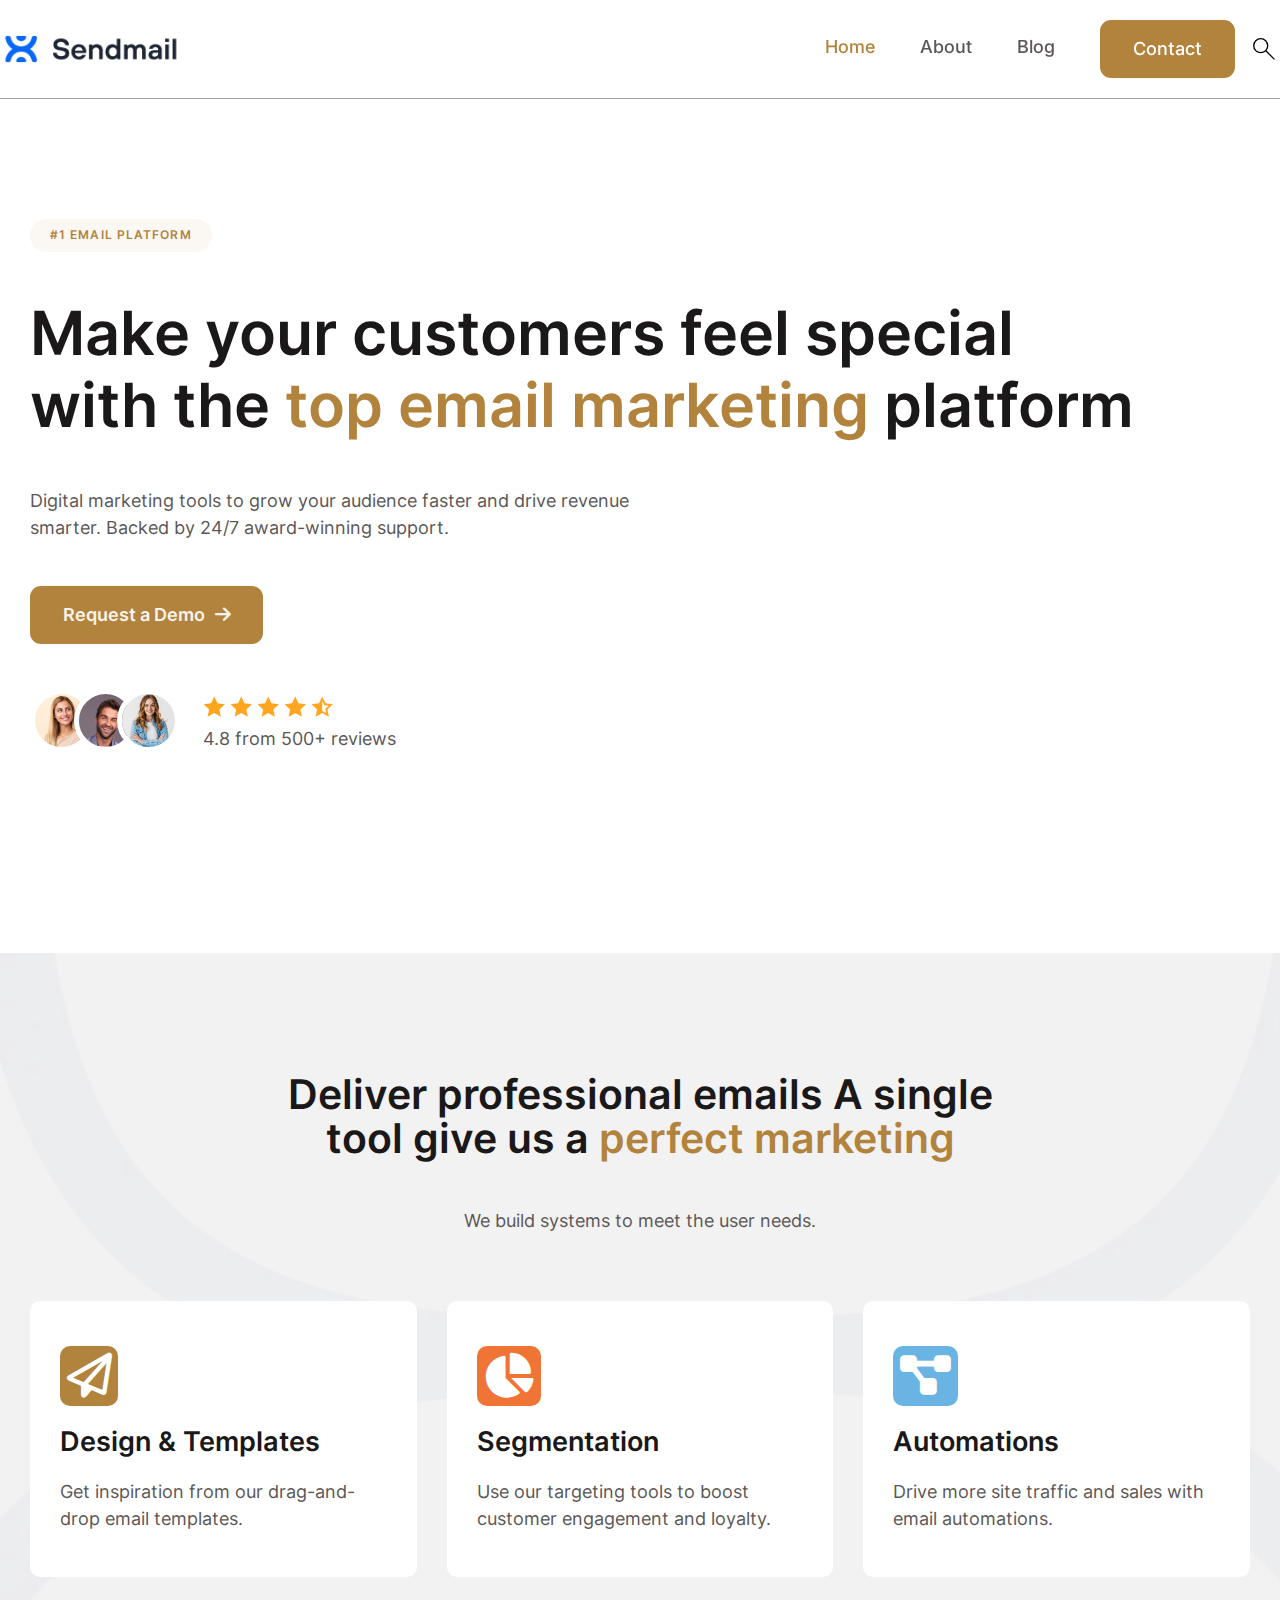
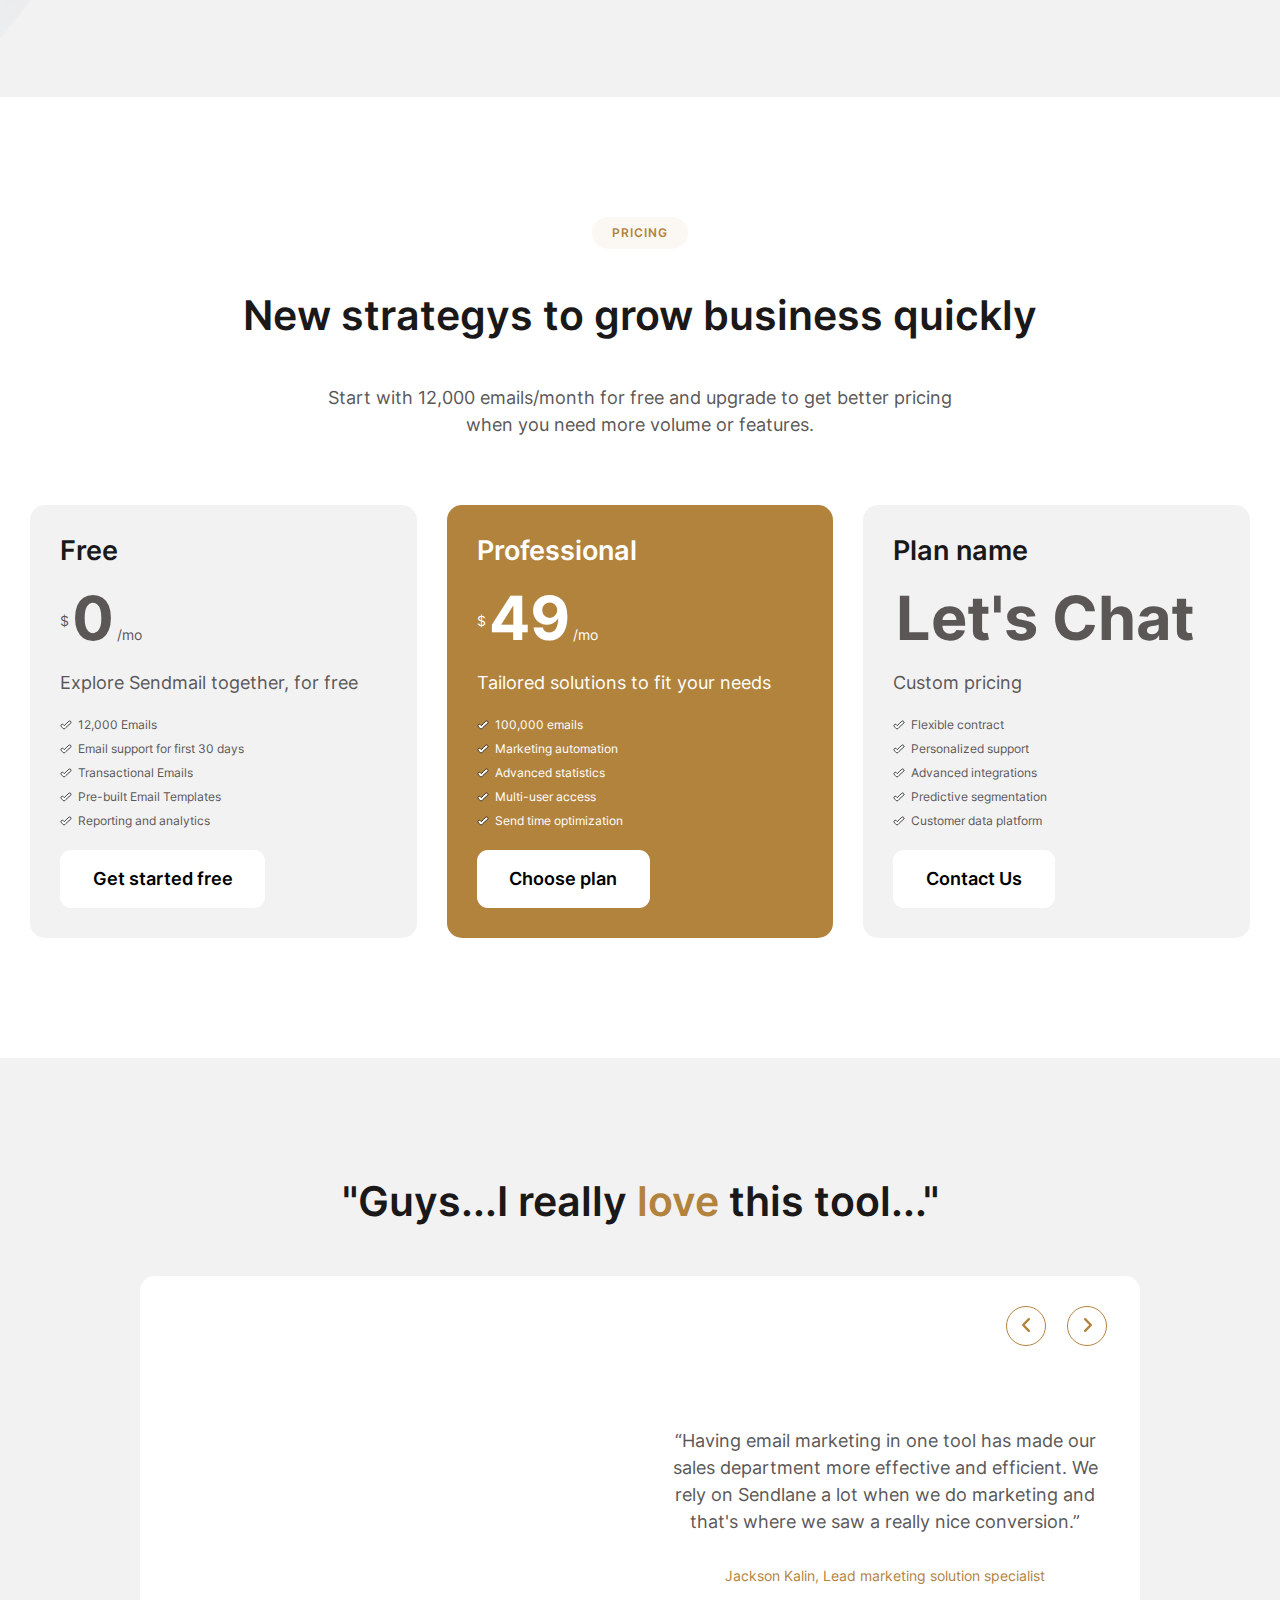
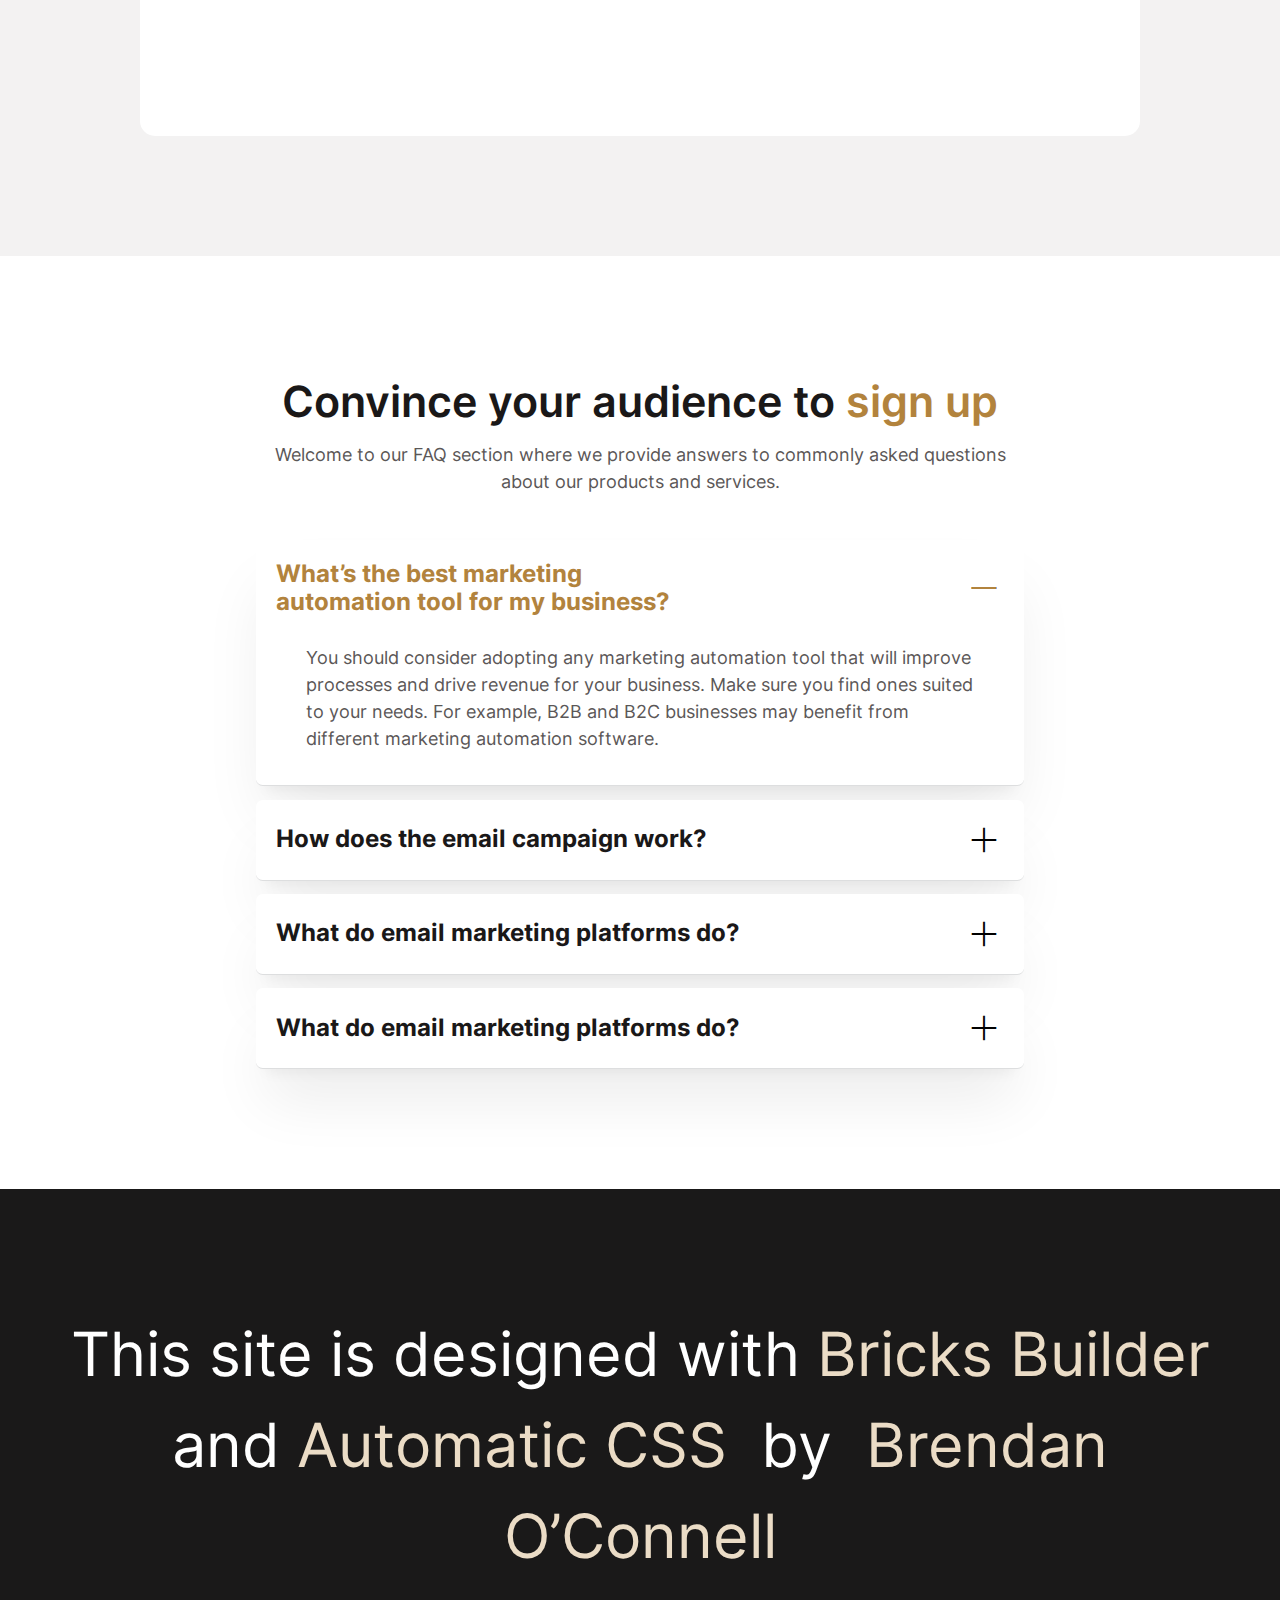
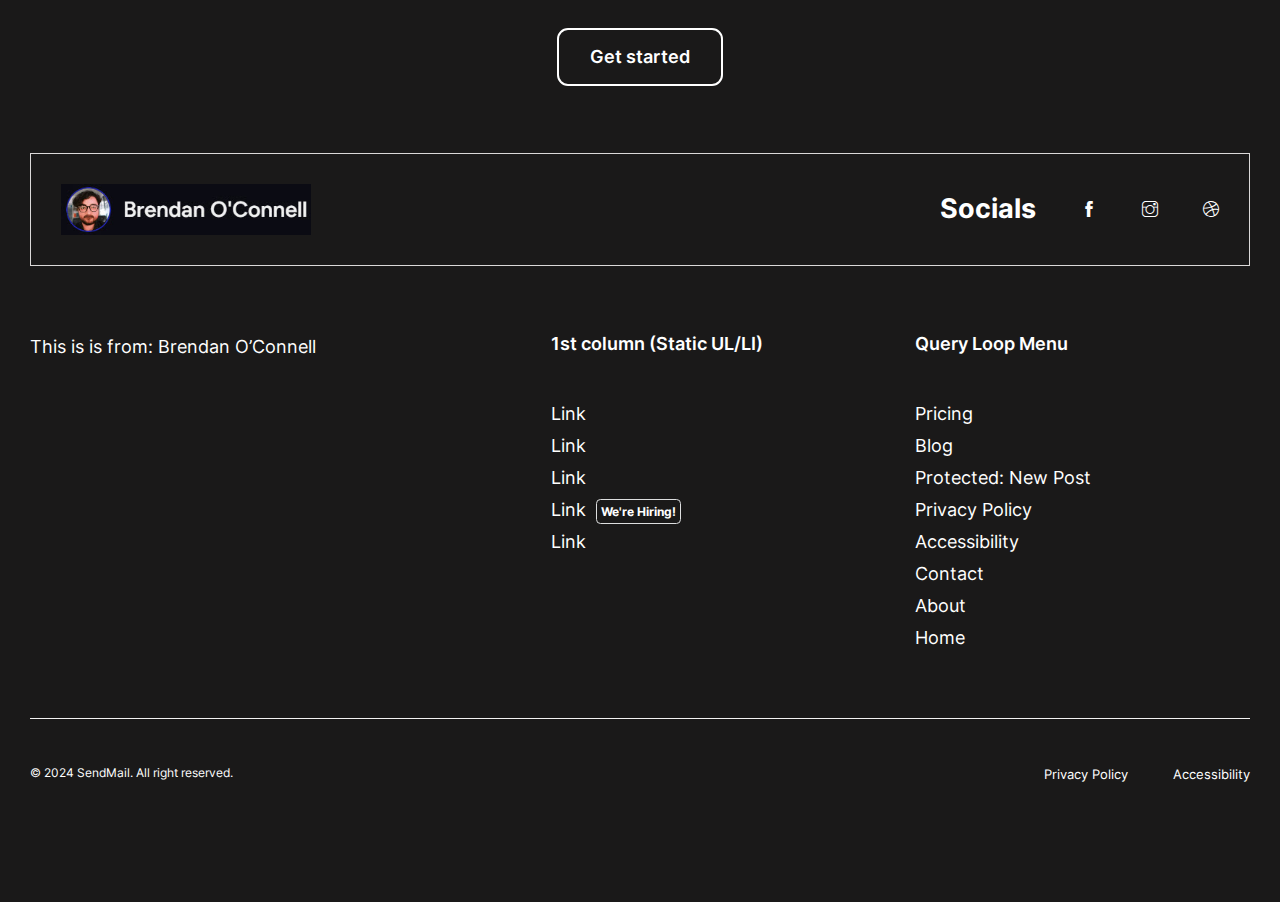
==== commit 77da34e8: "Updated/Added simply-static-1-1717707234" ====
--- a/index.html
+++ b/index.html
@@ -27,10 +27,10 @@
 		background: none !important;
 		padding: 0 !important;
 	}</style>
-<link rel="stylesheet" id="automaticcss-core-css" href="/wp-content/uploads/automatic-css/automatic.css?ver=1716597364" media="all">
-<style id="automaticcss-core-inline-css">/* File: automatic-custom-css.css - Version: 3.0.0-beta-2.2 - Generated: 2024-05-24 17:36:05 */</style>
-<link rel="stylesheet" id="automaticcss-gutenberg-css" href="/wp-content/uploads/automatic-css/automatic-gutenberg.css?ver=1716597366" media="all">
-<link rel="stylesheet" id="automaticcss-gutenberg-color-palette-css" href="/wp-content/uploads/automatic-css/automatic-gutenberg-color-palette.css?ver=1716597368" media="all">
+<link rel="stylesheet" id="automaticcss-core-css" href="/wp-content/uploads/automatic-css/automatic.css?ver=1718142521" media="all">
+<style id="automaticcss-core-inline-css">/* File: automatic-custom-css.css - Version: 3.0.0-beta-2.2 - Generated: 2024-06-11 14:48:42 */</style>
+<link rel="stylesheet" id="automaticcss-gutenberg-css" href="/wp-content/uploads/automatic-css/automatic-gutenberg.css?ver=1718142523" media="all">
+<link rel="stylesheet" id="automaticcss-gutenberg-color-palette-css" href="/wp-content/uploads/automatic-css/automatic-gutenberg-color-palette.css?ver=1718142524" media="all">
 <style id="classic-theme-styles-inline-css">/*! This file is auto-generated */
 .wp-block-button__link{color:#fff;background-color:#32373c;border-radius:9999px;box-shadow:none;text-decoration:none;padding:calc(.667em + 2px) calc(1.333em + 2px);font-size:1.125em}.wp-block-file__button{background:#32373c;color:#fff;text-decoration:none}</style>
 <link rel="stylesheet" id="bricks-frontend-css" href="/wp-content/themes/bricks/assets/css/frontend.min.css?ver=1715618964" media="all">
@@ -39,9 +39,9 @@
 <link rel="stylesheet" id="bricks-child-css" href="/wp-content/themes/bricks-child/style.css?ver=1709125742" media="all">
 <link rel="stylesheet" id="bricks-font-awesome-6-css" href="/wp-content/themes/bricks/assets/css/libs/font-awesome-6.min.css?ver=1715618964" media="all">
 <link rel="stylesheet" id="bricks-themify-icons-css" href="/wp-content/themes/bricks/assets/css/libs/themify-icons.min.css?ver=1715618964" media="all">
-<link rel="stylesheet" id="automaticcss-bricks-css" href="/wp-content/uploads/automatic-css/automatic-bricks.css?ver=1716597366" media="all">
+<link rel="stylesheet" id="automaticcss-bricks-css" href="/wp-content/uploads/automatic-css/automatic-bricks.css?ver=1718142523" media="all">
 <link rel="stylesheet" id="color-scheme-switcher-frontend-css" href="/wp-content/plugins/automaticcss-plugin/classes/Features/Color_Scheme_Switcher/css/frontend.css?ver=1716417782" media="all">
-<link rel="stylesheet" id="automaticcss-frames-css" href="/wp-content/uploads/automatic-css/automatic-frames.css?ver=1716597368" media="all">
+<link rel="stylesheet" id="automaticcss-frames-css" href="/wp-content/uploads/automatic-css/automatic-frames.css?ver=1718142525" media="all">
 <style id="bricks-frontend-inline-inline-css">html {scroll-behavior: smooth}
 /* GLOBAL VARIABLES CSS */
 :root {}
@@ -799,9 +799,9 @@
 			</div>
 </div>
 </div></div></header><main id="brx-content"><section id="brxe-f2a2ef" class="brxe-section fr-hero-bravo fr-hero bricks-lazy-hidden"><div id="brxe-4c3ac5" class="brxe-container fr-hero-bravo__content-wrapper bricks-lazy-hidden">
-<h1 id="brxe-d57b7f" class="brxe-heading fr-hero-bravo__heading" data-interactions="[{&quot;id&quot;:&quot;mkxpfv&quot;,&quot;trigger&quot;:&quot;enterView&quot;,&quot;action&quot;:&quot;startAnimation&quot;,&quot;animationType&quot;:&quot;fadeIn&quot;,&quot;animationDuration&quot;:&quot;1.2s&quot;}]" data-interaction-id="ad4142" data-interaction-hidden-on-load="1">Make your customers feel special with the <span style="color: var(--primary)">top email marketing</span> platform</h1>
-<p id="brxe-6d8227" class="brxe-text-basic fr-hero-bravo__lede fr-lede" data-interactions="[{&quot;id&quot;:&quot;rsiohn&quot;,&quot;trigger&quot;:&quot;enterView&quot;,&quot;action&quot;:&quot;startAnimation&quot;,&quot;animationType&quot;:&quot;fadeIn&quot;,&quot;animationDuration&quot;:&quot;1.2s&quot;},{&quot;id&quot;:&quot;jovnin&quot;,&quot;trigger&quot;:&quot;enterView&quot;,&quot;action&quot;:&quot;startAnimation&quot;,&quot;animationType&quot;:&quot;fadeIn&quot;,&quot;animationDuration&quot;:&quot;1.4s&quot;}]" data-interaction-id="99acb9" data-interaction-hidden-on-load="1">Digital marketing tools to grow your audience faster and drive revenue smarter. Backed by 24/7 award-winning support.</p>
-<div id="brxe-bde15b" class="brxe-block fr-cta-links-alpha bricks-lazy-hidden" data-interactions="[{&quot;id&quot;:&quot;gjfhzw&quot;,&quot;trigger&quot;:&quot;enterView&quot;,&quot;action&quot;:&quot;startAnimation&quot;,&quot;animationType&quot;:&quot;fadeIn&quot;,&quot;animationDuration&quot;:&quot;2s&quot;,&quot;animationDelay&quot;:&quot;0.3s&quot;}]" data-interaction-id="475535" data-interaction-hidden-on-load="1">
+<h1 id="brxe-d57b7f" class="brxe-heading fr-hero-bravo__heading" data-interactions="[{&quot;id&quot;:&quot;mkxpfv&quot;,&quot;trigger&quot;:&quot;enterView&quot;,&quot;action&quot;:&quot;startAnimation&quot;,&quot;animationType&quot;:&quot;fadeIn&quot;,&quot;animationDuration&quot;:&quot;1.2s&quot;}]" data-interaction-id="1d0976" data-interaction-hidden-on-load="1">Make your customers feel special with the <span style="color: var(--primary)">top email marketing</span> platform</h1>
+<p id="brxe-6d8227" class="brxe-text-basic fr-hero-bravo__lede fr-lede" data-interactions="[{&quot;id&quot;:&quot;rsiohn&quot;,&quot;trigger&quot;:&quot;enterView&quot;,&quot;action&quot;:&quot;startAnimation&quot;,&quot;animationType&quot;:&quot;fadeIn&quot;,&quot;animationDuration&quot;:&quot;1.2s&quot;},{&quot;id&quot;:&quot;jovnin&quot;,&quot;trigger&quot;:&quot;enterView&quot;,&quot;action&quot;:&quot;startAnimation&quot;,&quot;animationType&quot;:&quot;fadeIn&quot;,&quot;animationDuration&quot;:&quot;1.4s&quot;}]" data-interaction-id="c5cf9f" data-interaction-hidden-on-load="1">Digital marketing tools to grow your audience faster and drive revenue smarter. Backed by 24/7 award-winning support.</p>
+<div id="brxe-bde15b" class="brxe-block fr-cta-links-alpha bricks-lazy-hidden" data-interactions="[{&quot;id&quot;:&quot;gjfhzw&quot;,&quot;trigger&quot;:&quot;enterView&quot;,&quot;action&quot;:&quot;startAnimation&quot;,&quot;animationType&quot;:&quot;fadeIn&quot;,&quot;animationDuration&quot;:&quot;2s&quot;,&quot;animationDelay&quot;:&quot;0.3s&quot;}]" data-interaction-id="0d84be" data-interaction-hidden-on-load="1">
 <span id="brxe-b67756" class="brxe-button btn--primary bricks-button bricks-background-primary">Request a Demo<i class="fas fa-arrow-right"></i></span><div id="brxe-1ff817" class="brxe-block bricks-lazy-hidden">
 <div id="brxe-eb2efe" class="brxe-div fr-avatar-group-alpha bricks-lazy-hidden">
 <div id="brxe-e12d22" class="brxe-div fr-avatar-group-alpha__avatar-wrapper bricks-lazy-hidden"><figure id="brxe-da16df" class="brxe-image fr-avatar-group-alpha__avatar tag"><img width="150" height="150" src="data:image/svg+xml,%3Csvg%20xmlns=&#039;http://www.w3.org/2000/svg&#039;%20viewBox=&#039;0%200%20150%20150&#039;%3E%3C/svg%3E" class="css-filter size-full bricks-lazy-hidden" alt="" decoding="async" data-src="/wp-content/uploads/2024/05/app-25-by-4.png" data-type="string"></figure></div>
@@ -1123,7 +1123,7 @@
 
 /* BREAKPOINT: Desktop (BASE) */
 .accordion-5-body__content.brxe-text {padding-top: clamp(1.0666666667rem, calc(0.2777777778vw + 0.9777777778rem), 1.3333333333rem); padding-right: var(--section-padding-x); padding-bottom: clamp(1.0666666667rem, calc(0.2777777778vw + 0.9777777778rem), 1.3333333333rem); padding-left: var(--section-padding-x)}</style>
-<script id="bricks-scripts-js-extra">var bricksData = {"debug":"","locale":"en_US","ajaxUrl":"\/wp-admin\/admin-ajax.php","restApiUrl":"\/wp-json\/bricks\/v1\/","nonce":"c4aa82b77c","formNonce":"084ebcb9b5","wpRestNonce":"6c7e415178","postId":"17","recaptchaIds":[],"animatedTypingInstances":[],"videoInstances":[],"splideInstances":[],"tocbotInstances":[],"swiperInstances":[],"queryLoopInstances":[],"interactions":[],"filterInstances":[],"isotopeInstances":[],"mapStyles":{"ultraLightWithLabels":{"label":"Ultra light with labels","style":"[ { \"featureType\": \"water\", \"elementType\": \"geometry\", \"stylers\": [ { \"color\": \"#e9e9e9\" }, { \"lightness\": 17 } ] }, { \"featureType\": \"landscape\", \"elementType\": \"geometry\", \"stylers\": [ { \"color\": \"#f5f5f5\" }, { \"lightness\": 20 } ] }, { \"featureType\": \"road.highway\", \"elementType\": \"geometry.fill\", \"stylers\": [ { \"color\": \"#ffffff\" }, { \"lightness\": 17 } ] }, { \"featureType\": \"road.highway\", \"elementType\": \"geometry.stroke\", \"stylers\": [ { \"color\": \"#ffffff\" }, { \"lightness\": 29 }, { \"weight\": 0.2 } ] }, { \"featureType\": \"road.arterial\", \"elementType\": \"geometry\", \"stylers\": [ { \"color\": \"#ffffff\" }, { \"lightness\": 18 } ] }, { \"featureType\": \"road.local\", \"elementType\": \"geometry\", \"stylers\": [ { \"color\": \"#ffffff\" }, { \"lightness\": 16 } ] }, { \"featureType\": \"poi\", \"elementType\": \"geometry\", \"stylers\": [ { \"color\": \"#f5f5f5\" }, { \"lightness\": 21 } ] }, { \"featureType\": \"poi.park\", \"elementType\": \"geometry\", \"stylers\": [ { \"color\": \"#dedede\" }, { \"lightness\": 21 } ] }, { \"elementType\": \"labels.text.stroke\", \"stylers\": [ { \"visibility\": \"on\" }, { \"color\": \"#ffffff\" }, { \"lightness\": 16 } ] }, { \"elementType\": \"labels.text.fill\", \"stylers\": [ { \"saturation\": 36 }, { \"color\": \"#333333\" }, { \"lightness\": 40 } ] }, { \"elementType\": \"labels.icon\", \"stylers\": [ { \"visibility\": \"off\" } ] }, { \"featureType\": \"transit\", \"elementType\": \"geometry\", \"stylers\": [ { \"color\": \"#f2f2f2\" }, { \"lightness\": 19 } ] }, { \"featureType\": \"administrative\", \"elementType\": \"geometry.fill\", \"stylers\": [ { \"color\": \"#fefefe\" }, { \"lightness\": 20 } ] }, { \"featureType\": \"administrative\", \"elementType\": \"geometry.stroke\", \"stylers\": [ { \"color\": \"#fefefe\" }, { \"lightness\": 17 }, { \"weight\": 1.2 } ] } ]"},"blueWater":{"label":"Blue water","style":"[ { \"featureType\": \"administrative\", \"elementType\": \"labels.text.fill\", \"stylers\": [ { \"color\": \"#444444\" } ] }, { \"featureType\": \"landscape\", \"elementType\": \"all\", \"stylers\": [ { \"color\": \"#f2f2f2\" } ] }, { \"featureType\": \"poi\", \"elementType\": \"all\", \"stylers\": [ { \"visibility\": \"off\" } ] }, { \"featureType\": \"road\", \"elementType\": \"all\", \"stylers\": [ { \"saturation\": -100 }, { \"lightness\": 45 } ] }, { \"featureType\": \"road.highway\", \"elementType\": \"all\", \"stylers\": [ { \"visibility\": \"simplified\" } ] }, { \"featureType\": \"road.arterial\", \"elementType\": \"labels.icon\", \"stylers\": [ { \"visibility\": \"off\" } ] }, { \"featureType\": \"transit\", \"elementType\": \"all\", \"stylers\": [ { \"visibility\": \"off\" } ] }, { \"featureType\": \"water\", \"elementType\": \"all\", \"stylers\": [ { \"color\": \"#46bcec\" }, { \"visibility\": \"on\" } ] } ]"},"lightDream":{"label":"Light dream","style":"[ { \"featureType\": \"landscape\", \"stylers\": [ { \"hue\": \"#FFBB00\" }, { \"saturation\": 43.400000000000006 }, { \"lightness\": 37.599999999999994 }, { \"gamma\": 1 } ] }, { \"featureType\": \"road.highway\", \"stylers\": [ { \"hue\": \"#FFC200\" }, { \"saturation\": -61.8 }, { \"lightness\": 45.599999999999994 }, { \"gamma\": 1 } ] }, { \"featureType\": \"road.arterial\", \"stylers\": [ { \"hue\": \"#FF0300\" }, { \"saturation\": -100 }, { \"lightness\": 51.19999999999999 }, { \"gamma\": 1 } ] }, { \"featureType\": \"road.local\", \"stylers\": [ { \"hue\": \"#FF0300\" }, { \"saturation\": -100 }, { \"lightness\": 52 }, { \"gamma\": 1 } ] }, { \"featureType\": \"water\", \"stylers\": [ { \"hue\": \"#0078FF\" }, { \"saturation\": -13.200000000000003 }, { \"lightness\": 2.4000000000000057 }, { \"gamma\": 1 } ] }, { \"featureType\": \"poi\", \"stylers\": [ { \"hue\": \"#00FF6A\" }, { \"saturation\": -1.0989010989011234 }, { \"lightness\": 11.200000000000017 }, { \"gamma\": 1 } ] } ]"},"blueEssence":{"label":"Blue essence","style":"[ { \"featureType\": \"landscape.natural\", \"elementType\": \"geometry.fill\", \"stylers\": [ { \"visibility\": \"on\" }, { \"color\": \"#e0efef\" } ] }, { \"featureType\": \"poi\", \"elementType\": \"geometry.fill\", \"stylers\": [ { \"visibility\": \"on\" }, { \"hue\": \"#1900ff\" }, { \"color\": \"#c0e8e8\" } ] }, { \"featureType\": \"road\", \"elementType\": \"geometry\", \"stylers\": [ { \"lightness\": 100 }, { \"visibility\": \"simplified\" } ] }, { \"featureType\": \"road\", \"elementType\": \"labels\", \"stylers\": [ { \"visibility\": \"off\" } ] }, { \"featureType\": \"transit.line\", \"elementType\": \"geometry\", \"stylers\": [ { \"visibility\": \"on\" }, { \"lightness\": 700 } ] }, { \"featureType\": \"water\", \"elementType\": \"all\", \"stylers\": [ { \"color\": \"#7dcdcd\" } ] } ]"},"appleMapsesque":{"label":"Apple maps-esque","style":"[ { \"featureType\": \"landscape.man_made\", \"elementType\": \"geometry\", \"stylers\": [ { \"color\": \"#f7f1df\" } ] }, { \"featureType\": \"landscape.natural\", \"elementType\": \"geometry\", \"stylers\": [ { \"color\": \"#d0e3b4\" } ] }, { \"featureType\": \"landscape.natural.terrain\", \"elementType\": \"geometry\", \"stylers\": [ { \"visibility\": \"off\" } ] }, { \"featureType\": \"poi\", \"elementType\": \"labels\", \"stylers\": [ { \"visibility\": \"off\" } ] }, { \"featureType\": \"poi.business\", \"elementType\": \"all\", \"stylers\": [ { \"visibility\": \"off\" } ] }, { \"featureType\": \"poi.medical\", \"elementType\": \"geometry\", \"stylers\": [ { \"color\": \"#fbd3da\" } ] }, { \"featureType\": \"poi.park\", \"elementType\": \"geometry\", \"stylers\": [ { \"color\": \"#bde6ab\" } ] }, { \"featureType\": \"road\", \"elementType\": \"geometry.stroke\", \"stylers\": [ { \"visibility\": \"off\" } ] }, { \"featureType\": \"road\", \"elementType\": \"labels\", \"stylers\": [ { \"visibility\": \"off\" } ] }, { \"featureType\": \"road.highway\", \"elementType\": \"geometry.fill\", \"stylers\": [ { \"color\": \"#ffe15f\" } ] }, { \"featureType\": \"road.highway\", \"elementType\": \"geometry.stroke\", \"stylers\": [ { \"color\": \"#efd151\" } ] }, { \"featureType\": \"road.arterial\", \"elementType\": \"geometry.fill\", \"stylers\": [ { \"color\": \"#ffffff\" } ] }, { \"featureType\": \"road.local\", \"elementType\": \"geometry.fill\", \"stylers\": [ { \"color\": \"black\" } ] }, { \"featureType\": \"transit.station.airport\", \"elementType\": \"geometry.fill\", \"stylers\": [ { \"color\": \"#cfb2db\" } ] }, { \"featureType\": \"water\", \"elementType\": \"geometry\", \"stylers\": [ { \"color\": \"#a2daf2\" } ] } ]"},"paleDawn":{"label":"Pale dawn","style":"[ { \"featureType\": \"administrative\", \"elementType\": \"all\", \"stylers\": [ { \"visibility\": \"on\" }, { \"lightness\": 33 } ] }, { \"featureType\": \"landscape\", \"elementType\": \"all\", \"stylers\": [ { \"color\": \"#f2e5d4\" } ] }, { \"featureType\": \"poi.park\", \"elementType\": \"geometry\", \"stylers\": [ { \"color\": \"#c5dac6\" } ] }, { \"featureType\": \"poi.park\", \"elementType\": \"labels\", \"stylers\": [ { \"visibility\": \"on\" }, { \"lightness\": 20 } ] }, { \"featureType\": \"road\", \"elementType\": \"all\", \"stylers\": [ { \"lightness\": 20 } ] }, { \"featureType\": \"road.highway\", \"elementType\": \"geometry\", \"stylers\": [ { \"color\": \"#c5c6c6\" } ] }, { \"featureType\": \"road.arterial\", \"elementType\": \"geometry\", \"stylers\": [ { \"color\": \"#e4d7c6\" } ] }, { \"featureType\": \"road.local\", \"elementType\": \"geometry\", \"stylers\": [ { \"color\": \"#fbfaf7\" } ] }, { \"featureType\": \"water\", \"elementType\": \"all\", \"stylers\": [ { \"visibility\": \"on\" }, { \"color\": \"#acbcc9\" } ] } ]"},"neutralBlue":{"label":"Neutral blue","style":"[ { \"featureType\": \"water\", \"elementType\": \"geometry\", \"stylers\": [ { \"color\": \"#193341\" } ] }, { \"featureType\": \"landscape\", \"elementType\": \"geometry\", \"stylers\": [ { \"color\": \"#2c5a71\" } ] }, { \"featureType\": \"road\", \"elementType\": \"geometry\", \"stylers\": [ { \"color\": \"#29768a\" }, { \"lightness\": -37 } ] }, { \"featureType\": \"poi\", \"elementType\": \"geometry\", \"stylers\": [ { \"color\": \"#406d80\" } ] }, { \"featureType\": \"transit\", \"elementType\": \"geometry\", \"stylers\": [ { \"color\": \"#406d80\" } ] }, { \"elementType\": \"labels.text.stroke\", \"stylers\": [ { \"visibility\": \"on\" }, { \"color\": \"#3e606f\" }, { \"weight\": 2 }, { \"gamma\": 0.84 } ] }, { \"elementType\": \"labels.text.fill\", \"stylers\": [ { \"color\": \"#ffffff\" } ] }, { \"featureType\": \"administrative\", \"elementType\": \"geometry\", \"stylers\": [ { \"weight\": 0.6 }, { \"color\": \"#1a3541\" } ] }, { \"elementType\": \"labels.icon\", \"stylers\": [ { \"visibility\": \"off\" } ] }, { \"featureType\": \"poi.park\", \"elementType\": \"geometry\", \"stylers\": [ { \"color\": \"#2c5a71\" } ] } ]"},"avocadoWorld":{"label":"Avocado world","style":"[ { \"featureType\": \"water\", \"elementType\": \"geometry\", \"stylers\": [ { \"visibility\": \"on\" }, { \"color\": \"#aee2e0\" } ] }, { \"featureType\": \"landscape\", \"elementType\": \"geometry.fill\", \"stylers\": [ { \"color\": \"#abce83\" } ] }, { \"featureType\": \"poi\", \"elementType\": \"geometry.fill\", \"stylers\": [ { \"color\": \"#769E72\" } ] }, { \"featureType\": \"poi\", \"elementType\": \"labels.text.fill\", \"stylers\": [ { \"color\": \"#7B8758\" } ] }, { \"featureType\": \"poi\", \"elementType\": \"labels.text.stroke\", \"stylers\": [ { \"color\": \"#EBF4A4\" } ] }, { \"featureType\": \"poi.park\", \"elementType\": \"geometry\", \"stylers\": [ { \"visibility\": \"simplified\" }, { \"color\": \"#8dab68\" } ] }, { \"featureType\": \"road\", \"elementType\": \"geometry.fill\", \"stylers\": [ { \"visibility\": \"simplified\" } ] }, { \"featureType\": \"road\", \"elementType\": \"labels.text.fill\", \"stylers\": [ { \"color\": \"#5B5B3F\" } ] }, { \"featureType\": \"road\", \"elementType\": \"labels.text.stroke\", \"stylers\": [ { \"color\": \"#ABCE83\" } ] }, { \"featureType\": \"road\", \"elementType\": \"labels.icon\", \"stylers\": [ { \"visibility\": \"off\" } ] }, { \"featureType\": \"road.local\", \"elementType\": \"geometry\", \"stylers\": [ { \"color\": \"#A4C67D\" } ] }, { \"featureType\": \"road.arterial\", \"elementType\": \"geometry\", \"stylers\": [ { \"color\": \"#9BBF72\" } ] }, { \"featureType\": \"road.highway\", \"elementType\": \"geometry\", \"stylers\": [ { \"color\": \"#EBF4A4\" } ] }, { \"featureType\": \"transit\", \"stylers\": [ { \"visibility\": \"off\" } ] }, { \"featureType\": \"administrative\", \"elementType\": \"geometry.stroke\", \"stylers\": [ { \"visibility\": \"on\" }, { \"color\": \"#87ae79\" } ] }, { \"featureType\": \"administrative\", \"elementType\": \"geometry.fill\", \"stylers\": [ { \"color\": \"#7f2200\" }, { \"visibility\": \"off\" } ] }, { \"featureType\": \"administrative\", \"elementType\": \"labels.text.stroke\", \"stylers\": [ { \"color\": \"#ffffff\" }, { \"visibility\": \"on\" }, { \"weight\": 4.1 } ] }, { \"featureType\": \"administrative\", \"elementType\": \"labels.text.fill\", \"stylers\": [ { \"color\": \"#495421\" } ] }, { \"featureType\": \"administrative.neighborhood\", \"elementType\": \"labels\", \"stylers\": [ { \"visibility\": \"off\" } ] } ]"},"gowalla":{"label":"Gowalla","style":"[ { \"featureType\": \"administrative.land_parcel\", \"elementType\": \"all\", \"stylers\": [ { \"visibility\": \"off\" } ] }, { \"featureType\": \"landscape.man_made\", \"elementType\": \"all\", \"stylers\": [ { \"visibility\": \"off\" } ] }, { \"featureType\": \"poi\", \"elementType\": \"labels\", \"stylers\": [ { \"visibility\": \"off\" } ] }, { \"featureType\": \"road\", \"elementType\": \"labels\", \"stylers\": [ { \"visibility\": \"simplified\" }, { \"lightness\": 20 } ] }, { \"featureType\": \"road.highway\", \"elementType\": \"geometry\", \"stylers\": [ { \"hue\": \"#f49935\" } ] }, { \"featureType\": \"road.highway\", \"elementType\": \"labels\", \"stylers\": [ { \"visibility\": \"simplified\" } ] }, { \"featureType\": \"road.arterial\", \"elementType\": \"geometry\", \"stylers\": [ { \"hue\": \"#fad959\" } ] }, { \"featureType\": \"road.arterial\", \"elementType\": \"labels\", \"stylers\": [ { \"visibility\": \"off\" } ] }, { \"featureType\": \"road.local\", \"elementType\": \"geometry\", \"stylers\": [ { \"visibility\": \"simplified\" } ] }, { \"featureType\": \"road.local\", \"elementType\": \"labels\", \"stylers\": [ { \"visibility\": \"simplified\" } ] }, { \"featureType\": \"transit\", \"elementType\": \"all\", \"stylers\": [ { \"visibility\": \"off\" } ] }, { \"featureType\": \"water\", \"elementType\": \"all\", \"stylers\": [ { \"hue\": \"#a1cdfc\" }, { \"saturation\": 30 }, { \"lightness\": 49 } ] } ]"}},"facebookAppId":"","headerPosition":"top","offsetLazyLoad":"300","baseUrl":"\/","useQueryFilter":"1","pageFilters":[]};</script>
+<script id="bricks-scripts-js-extra">var bricksData = {"debug":"","locale":"en_US","ajaxUrl":"\/wp-admin\/admin-ajax.php","restApiUrl":"\/wp-json\/bricks\/v1\/","nonce":"e90c0c4e4e","formNonce":"85c3cf8837","wpRestNonce":"7c7badc536","postId":"17","recaptchaIds":[],"animatedTypingInstances":[],"videoInstances":[],"splideInstances":[],"tocbotInstances":[],"swiperInstances":[],"queryLoopInstances":[],"interactions":[],"filterInstances":[],"isotopeInstances":[],"mapStyles":{"ultraLightWithLabels":{"label":"Ultra light with labels","style":"[ { \"featureType\": \"water\", \"elementType\": \"geometry\", \"stylers\": [ { \"color\": \"#e9e9e9\" }, { \"lightness\": 17 } ] }, { \"featureType\": \"landscape\", \"elementType\": \"geometry\", \"stylers\": [ { \"color\": \"#f5f5f5\" }, { \"lightness\": 20 } ] }, { \"featureType\": \"road.highway\", \"elementType\": \"geometry.fill\", \"stylers\": [ { \"color\": \"#ffffff\" }, { \"lightness\": 17 } ] }, { \"featureType\": \"road.highway\", \"elementType\": \"geometry.stroke\", \"stylers\": [ { \"color\": \"#ffffff\" }, { \"lightness\": 29 }, { \"weight\": 0.2 } ] }, { \"featureType\": \"road.arterial\", \"elementType\": \"geometry\", \"stylers\": [ { \"color\": \"#ffffff\" }, { \"lightness\": 18 } ] }, { \"featureType\": \"road.local\", \"elementType\": \"geometry\", \"stylers\": [ { \"color\": \"#ffffff\" }, { \"lightness\": 16 } ] }, { \"featureType\": \"poi\", \"elementType\": \"geometry\", \"stylers\": [ { \"color\": \"#f5f5f5\" }, { \"lightness\": 21 } ] }, { \"featureType\": \"poi.park\", \"elementType\": \"geometry\", \"stylers\": [ { \"color\": \"#dedede\" }, { \"lightness\": 21 } ] }, { \"elementType\": \"labels.text.stroke\", \"stylers\": [ { \"visibility\": \"on\" }, { \"color\": \"#ffffff\" }, { \"lightness\": 16 } ] }, { \"elementType\": \"labels.text.fill\", \"stylers\": [ { \"saturation\": 36 }, { \"color\": \"#333333\" }, { \"lightness\": 40 } ] }, { \"elementType\": \"labels.icon\", \"stylers\": [ { \"visibility\": \"off\" } ] }, { \"featureType\": \"transit\", \"elementType\": \"geometry\", \"stylers\": [ { \"color\": \"#f2f2f2\" }, { \"lightness\": 19 } ] }, { \"featureType\": \"administrative\", \"elementType\": \"geometry.fill\", \"stylers\": [ { \"color\": \"#fefefe\" }, { \"lightness\": 20 } ] }, { \"featureType\": \"administrative\", \"elementType\": \"geometry.stroke\", \"stylers\": [ { \"color\": \"#fefefe\" }, { \"lightness\": 17 }, { \"weight\": 1.2 } ] } ]"},"blueWater":{"label":"Blue water","style":"[ { \"featureType\": \"administrative\", \"elementType\": \"labels.text.fill\", \"stylers\": [ { \"color\": \"#444444\" } ] }, { \"featureType\": \"landscape\", \"elementType\": \"all\", \"stylers\": [ { \"color\": \"#f2f2f2\" } ] }, { \"featureType\": \"poi\", \"elementType\": \"all\", \"stylers\": [ { \"visibility\": \"off\" } ] }, { \"featureType\": \"road\", \"elementType\": \"all\", \"stylers\": [ { \"saturation\": -100 }, { \"lightness\": 45 } ] }, { \"featureType\": \"road.highway\", \"elementType\": \"all\", \"stylers\": [ { \"visibility\": \"simplified\" } ] }, { \"featureType\": \"road.arterial\", \"elementType\": \"labels.icon\", \"stylers\": [ { \"visibility\": \"off\" } ] }, { \"featureType\": \"transit\", \"elementType\": \"all\", \"stylers\": [ { \"visibility\": \"off\" } ] }, { \"featureType\": \"water\", \"elementType\": \"all\", \"stylers\": [ { \"color\": \"#46bcec\" }, { \"visibility\": \"on\" } ] } ]"},"lightDream":{"label":"Light dream","style":"[ { \"featureType\": \"landscape\", \"stylers\": [ { \"hue\": \"#FFBB00\" }, { \"saturation\": 43.400000000000006 }, { \"lightness\": 37.599999999999994 }, { \"gamma\": 1 } ] }, { \"featureType\": \"road.highway\", \"stylers\": [ { \"hue\": \"#FFC200\" }, { \"saturation\": -61.8 }, { \"lightness\": 45.599999999999994 }, { \"gamma\": 1 } ] }, { \"featureType\": \"road.arterial\", \"stylers\": [ { \"hue\": \"#FF0300\" }, { \"saturation\": -100 }, { \"lightness\": 51.19999999999999 }, { \"gamma\": 1 } ] }, { \"featureType\": \"road.local\", \"stylers\": [ { \"hue\": \"#FF0300\" }, { \"saturation\": -100 }, { \"lightness\": 52 }, { \"gamma\": 1 } ] }, { \"featureType\": \"water\", \"stylers\": [ { \"hue\": \"#0078FF\" }, { \"saturation\": -13.200000000000003 }, { \"lightness\": 2.4000000000000057 }, { \"gamma\": 1 } ] }, { \"featureType\": \"poi\", \"stylers\": [ { \"hue\": \"#00FF6A\" }, { \"saturation\": -1.0989010989011234 }, { \"lightness\": 11.200000000000017 }, { \"gamma\": 1 } ] } ]"},"blueEssence":{"label":"Blue essence","style":"[ { \"featureType\": \"landscape.natural\", \"elementType\": \"geometry.fill\", \"stylers\": [ { \"visibility\": \"on\" }, { \"color\": \"#e0efef\" } ] }, { \"featureType\": \"poi\", \"elementType\": \"geometry.fill\", \"stylers\": [ { \"visibility\": \"on\" }, { \"hue\": \"#1900ff\" }, { \"color\": \"#c0e8e8\" } ] }, { \"featureType\": \"road\", \"elementType\": \"geometry\", \"stylers\": [ { \"lightness\": 100 }, { \"visibility\": \"simplified\" } ] }, { \"featureType\": \"road\", \"elementType\": \"labels\", \"stylers\": [ { \"visibility\": \"off\" } ] }, { \"featureType\": \"transit.line\", \"elementType\": \"geometry\", \"stylers\": [ { \"visibility\": \"on\" }, { \"lightness\": 700 } ] }, { \"featureType\": \"water\", \"elementType\": \"all\", \"stylers\": [ { \"color\": \"#7dcdcd\" } ] } ]"},"appleMapsesque":{"label":"Apple maps-esque","style":"[ { \"featureType\": \"landscape.man_made\", \"elementType\": \"geometry\", \"stylers\": [ { \"color\": \"#f7f1df\" } ] }, { \"featureType\": \"landscape.natural\", \"elementType\": \"geometry\", \"stylers\": [ { \"color\": \"#d0e3b4\" } ] }, { \"featureType\": \"landscape.natural.terrain\", \"elementType\": \"geometry\", \"stylers\": [ { \"visibility\": \"off\" } ] }, { \"featureType\": \"poi\", \"elementType\": \"labels\", \"stylers\": [ { \"visibility\": \"off\" } ] }, { \"featureType\": \"poi.business\", \"elementType\": \"all\", \"stylers\": [ { \"visibility\": \"off\" } ] }, { \"featureType\": \"poi.medical\", \"elementType\": \"geometry\", \"stylers\": [ { \"color\": \"#fbd3da\" } ] }, { \"featureType\": \"poi.park\", \"elementType\": \"geometry\", \"stylers\": [ { \"color\": \"#bde6ab\" } ] }, { \"featureType\": \"road\", \"elementType\": \"geometry.stroke\", \"stylers\": [ { \"visibility\": \"off\" } ] }, { \"featureType\": \"road\", \"elementType\": \"labels\", \"stylers\": [ { \"visibility\": \"off\" } ] }, { \"featureType\": \"road.highway\", \"elementType\": \"geometry.fill\", \"stylers\": [ { \"color\": \"#ffe15f\" } ] }, { \"featureType\": \"road.highway\", \"elementType\": \"geometry.stroke\", \"stylers\": [ { \"color\": \"#efd151\" } ] }, { \"featureType\": \"road.arterial\", \"elementType\": \"geometry.fill\", \"stylers\": [ { \"color\": \"#ffffff\" } ] }, { \"featureType\": \"road.local\", \"elementType\": \"geometry.fill\", \"stylers\": [ { \"color\": \"black\" } ] }, { \"featureType\": \"transit.station.airport\", \"elementType\": \"geometry.fill\", \"stylers\": [ { \"color\": \"#cfb2db\" } ] }, { \"featureType\": \"water\", \"elementType\": \"geometry\", \"stylers\": [ { \"color\": \"#a2daf2\" } ] } ]"},"paleDawn":{"label":"Pale dawn","style":"[ { \"featureType\": \"administrative\", \"elementType\": \"all\", \"stylers\": [ { \"visibility\": \"on\" }, { \"lightness\": 33 } ] }, { \"featureType\": \"landscape\", \"elementType\": \"all\", \"stylers\": [ { \"color\": \"#f2e5d4\" } ] }, { \"featureType\": \"poi.park\", \"elementType\": \"geometry\", \"stylers\": [ { \"color\": \"#c5dac6\" } ] }, { \"featureType\": \"poi.park\", \"elementType\": \"labels\", \"stylers\": [ { \"visibility\": \"on\" }, { \"lightness\": 20 } ] }, { \"featureType\": \"road\", \"elementType\": \"all\", \"stylers\": [ { \"lightness\": 20 } ] }, { \"featureType\": \"road.highway\", \"elementType\": \"geometry\", \"stylers\": [ { \"color\": \"#c5c6c6\" } ] }, { \"featureType\": \"road.arterial\", \"elementType\": \"geometry\", \"stylers\": [ { \"color\": \"#e4d7c6\" } ] }, { \"featureType\": \"road.local\", \"elementType\": \"geometry\", \"stylers\": [ { \"color\": \"#fbfaf7\" } ] }, { \"featureType\": \"water\", \"elementType\": \"all\", \"stylers\": [ { \"visibility\": \"on\" }, { \"color\": \"#acbcc9\" } ] } ]"},"neutralBlue":{"label":"Neutral blue","style":"[ { \"featureType\": \"water\", \"elementType\": \"geometry\", \"stylers\": [ { \"color\": \"#193341\" } ] }, { \"featureType\": \"landscape\", \"elementType\": \"geometry\", \"stylers\": [ { \"color\": \"#2c5a71\" } ] }, { \"featureType\": \"road\", \"elementType\": \"geometry\", \"stylers\": [ { \"color\": \"#29768a\" }, { \"lightness\": -37 } ] }, { \"featureType\": \"poi\", \"elementType\": \"geometry\", \"stylers\": [ { \"color\": \"#406d80\" } ] }, { \"featureType\": \"transit\", \"elementType\": \"geometry\", \"stylers\": [ { \"color\": \"#406d80\" } ] }, { \"elementType\": \"labels.text.stroke\", \"stylers\": [ { \"visibility\": \"on\" }, { \"color\": \"#3e606f\" }, { \"weight\": 2 }, { \"gamma\": 0.84 } ] }, { \"elementType\": \"labels.text.fill\", \"stylers\": [ { \"color\": \"#ffffff\" } ] }, { \"featureType\": \"administrative\", \"elementType\": \"geometry\", \"stylers\": [ { \"weight\": 0.6 }, { \"color\": \"#1a3541\" } ] }, { \"elementType\": \"labels.icon\", \"stylers\": [ { \"visibility\": \"off\" } ] }, { \"featureType\": \"poi.park\", \"elementType\": \"geometry\", \"stylers\": [ { \"color\": \"#2c5a71\" } ] } ]"},"avocadoWorld":{"label":"Avocado world","style":"[ { \"featureType\": \"water\", \"elementType\": \"geometry\", \"stylers\": [ { \"visibility\": \"on\" }, { \"color\": \"#aee2e0\" } ] }, { \"featureType\": \"landscape\", \"elementType\": \"geometry.fill\", \"stylers\": [ { \"color\": \"#abce83\" } ] }, { \"featureType\": \"poi\", \"elementType\": \"geometry.fill\", \"stylers\": [ { \"color\": \"#769E72\" } ] }, { \"featureType\": \"poi\", \"elementType\": \"labels.text.fill\", \"stylers\": [ { \"color\": \"#7B8758\" } ] }, { \"featureType\": \"poi\", \"elementType\": \"labels.text.stroke\", \"stylers\": [ { \"color\": \"#EBF4A4\" } ] }, { \"featureType\": \"poi.park\", \"elementType\": \"geometry\", \"stylers\": [ { \"visibility\": \"simplified\" }, { \"color\": \"#8dab68\" } ] }, { \"featureType\": \"road\", \"elementType\": \"geometry.fill\", \"stylers\": [ { \"visibility\": \"simplified\" } ] }, { \"featureType\": \"road\", \"elementType\": \"labels.text.fill\", \"stylers\": [ { \"color\": \"#5B5B3F\" } ] }, { \"featureType\": \"road\", \"elementType\": \"labels.text.stroke\", \"stylers\": [ { \"color\": \"#ABCE83\" } ] }, { \"featureType\": \"road\", \"elementType\": \"labels.icon\", \"stylers\": [ { \"visibility\": \"off\" } ] }, { \"featureType\": \"road.local\", \"elementType\": \"geometry\", \"stylers\": [ { \"color\": \"#A4C67D\" } ] }, { \"featureType\": \"road.arterial\", \"elementType\": \"geometry\", \"stylers\": [ { \"color\": \"#9BBF72\" } ] }, { \"featureType\": \"road.highway\", \"elementType\": \"geometry\", \"stylers\": [ { \"color\": \"#EBF4A4\" } ] }, { \"featureType\": \"transit\", \"stylers\": [ { \"visibility\": \"off\" } ] }, { \"featureType\": \"administrative\", \"elementType\": \"geometry.stroke\", \"stylers\": [ { \"visibility\": \"on\" }, { \"color\": \"#87ae79\" } ] }, { \"featureType\": \"administrative\", \"elementType\": \"geometry.fill\", \"stylers\": [ { \"color\": \"#7f2200\" }, { \"visibility\": \"off\" } ] }, { \"featureType\": \"administrative\", \"elementType\": \"labels.text.stroke\", \"stylers\": [ { \"color\": \"#ffffff\" }, { \"visibility\": \"on\" }, { \"weight\": 4.1 } ] }, { \"featureType\": \"administrative\", \"elementType\": \"labels.text.fill\", \"stylers\": [ { \"color\": \"#495421\" } ] }, { \"featureType\": \"administrative.neighborhood\", \"elementType\": \"labels\", \"stylers\": [ { \"visibility\": \"off\" } ] } ]"},"gowalla":{"label":"Gowalla","style":"[ { \"featureType\": \"administrative.land_parcel\", \"elementType\": \"all\", \"stylers\": [ { \"visibility\": \"off\" } ] }, { \"featureType\": \"landscape.man_made\", \"elementType\": \"all\", \"stylers\": [ { \"visibility\": \"off\" } ] }, { \"featureType\": \"poi\", \"elementType\": \"labels\", \"stylers\": [ { \"visibility\": \"off\" } ] }, { \"featureType\": \"road\", \"elementType\": \"labels\", \"stylers\": [ { \"visibility\": \"simplified\" }, { \"lightness\": 20 } ] }, { \"featureType\": \"road.highway\", \"elementType\": \"geometry\", \"stylers\": [ { \"hue\": \"#f49935\" } ] }, { \"featureType\": \"road.highway\", \"elementType\": \"labels\", \"stylers\": [ { \"visibility\": \"simplified\" } ] }, { \"featureType\": \"road.arterial\", \"elementType\": \"geometry\", \"stylers\": [ { \"hue\": \"#fad959\" } ] }, { \"featureType\": \"road.arterial\", \"elementType\": \"labels\", \"stylers\": [ { \"visibility\": \"off\" } ] }, { \"featureType\": \"road.local\", \"elementType\": \"geometry\", \"stylers\": [ { \"visibility\": \"simplified\" } ] }, { \"featureType\": \"road.local\", \"elementType\": \"labels\", \"stylers\": [ { \"visibility\": \"simplified\" } ] }, { \"featureType\": \"transit\", \"elementType\": \"all\", \"stylers\": [ { \"visibility\": \"off\" } ] }, { \"featureType\": \"water\", \"elementType\": \"all\", \"stylers\": [ { \"hue\": \"#a1cdfc\" }, { \"saturation\": 30 }, { \"lightness\": 49 } ] } ]"}},"facebookAppId":"","headerPosition":"top","offsetLazyLoad":"300","baseUrl":"\/","useQueryFilter":"1","pageFilters":[]};</script>
 <script src="/wp-content/themes/bricks/assets/js/bricks.min.js?ver=1715618964" id="bricks-scripts-js"></script>
 <script src="/wp-content/themes/bricks/assets/js/filters.min.js?ver=1715618964" id="bricks-filters-js"></script>
 <script src="/wp-content/plugins/frames-plugin/classes/Widgets/slider/js/splide.min.js?ver=1716601232" id="frames-splide-js"></script>
--- a/wp-content/uploads/automatic-css/automatic.css
+++ b/wp-content/uploads/automatic-css/automatic.css
@@ -1,38 +1,38 @@
-/* File: automatic.css - Version: 3.0.0-beta-2.2 - Generated: 2024-05-24 17:36:03 */
+/* File: automatic.css - Version: 3.0.0-beta-2.2 - Generated: 2024-06-11 14:48:39 */
 :root, .color-scheme--main {
-  --primary-hex: #0768FD;
-  --primary-hsl: 216 98% 51%;
-  --primary-rgb: 7 104 253;
-  --primary-r: 7;
-  --primary-g: 104;
-  --primary-b: 253;
-  --primary-h: 216;
-  --primary-s: 98%;
-  --primary-l: 51%;
-  --primary-hover-h: 216;
-  --primary-hover-s: 98%;
-  --primary-hover-l: 63.25%;
-  --primary-ultra-light-h: 216;
-  --primary-ultra-light-s: 98%;
+  --primary-hex: #b2833d;
+  --primary-hsl: 36 49% 47%;
+  --primary-rgb: 178 131 61;
+  --primary-r: 178;
+  --primary-g: 131;
+  --primary-b: 61;
+  --primary-h: 36;
+  --primary-s: 49%;
+  --primary-l: 47%;
+  --primary-hover-h: 36;
+  --primary-hover-s: 49%;
+  --primary-hover-l: 52.9%;
+  --primary-ultra-light-h: 36;
+  --primary-ultra-light-s: 49%;
   --primary-ultra-light-l: 95%;
-  --primary-light-h: 216;
-  --primary-light-s: 98%;
+  --primary-light-h: 36;
+  --primary-light-s: 49%;
   --primary-light-l: 85%;
-  --primary-semi-light-h: 216;
-  --primary-semi-light-s: 98%;
+  --primary-semi-light-h: 36;
+  --primary-semi-light-s: 49%;
   --primary-semi-light-l: 65%;
-  --primary-semi-dark-h: 216;
-  --primary-semi-dark-s: 98%;
+  --primary-semi-dark-h: 36;
+  --primary-semi-dark-s: 49%;
   --primary-semi-dark-l: 35%;
-  --primary-dark-h: 216;
-  --primary-dark-s: 98%;
+  --primary-dark-h: 36;
+  --primary-dark-s: 49%;
   --primary-dark-l: 25%;
-  --primary-ultra-dark-h: 216;
-  --primary-ultra-dark-s: 98%;
+  --primary-ultra-dark-h: 36;
+  --primary-ultra-dark-s: 49%;
   --primary-ultra-dark-l: 10%;
-  --primary-comp-h: 396;
-  --primary-medium-h: 216;
-  --primary-medium-s: 98%;
+  --primary-comp-h: 216;
+  --primary-medium-h: 36;
+  --primary-medium-s: 49%;
   --primary-medium-l: 50%;
   --secondary-hex: #f07436;
   --secondary-hsl: 20 86% 58%;
@@ -136,16 +136,16 @@
   --neutral-medium-h: 0;
   --neutral-medium-s: 2%;
   --neutral-medium-l: 50%;
-  --primary: #0768FD;
-  --primary-hover: #458ffd;
-  --primary-ultra-light: #e6f0ff;
-  --primary-light: #b3d1fe;
-  --primary-semi-light: #4e94fd;
-  --primary-semi-dark: #0248b1;
-  --primary-dark: #01337e;
-  --primary-ultra-dark: #011532;
-  --primary-comp: #fd9b08;
-  --primary-medium: #0367fc;
+  --primary: #b2833d;
+  --primary-hover: #c2934c;
+  --primary-ultra-light: #f8f3ec;
+  --primary-light: #ebdcc6;
+  --primary-semi-light: #d1ae7a;
+  --primary-semi-dark: #85622e;
+  --primary-dark: #5f4621;
+  --primary-ultra-dark: #261c0d;
+  --primary-comp: #3d6cb3;
+  --primary-medium: #be8c41;
   --secondary: #f07436;
   --secondary-hover: #f38e5c;
   --secondary-ultra-light: #fdefe7;
@@ -178,42 +178,42 @@
   --neutral-medium: #827d7d;
   --white: #fff;
   --black: #000;
-  --primary-trans-10: rgba(7, 104, 253, 0.1);
-  --primary-trans-20: rgba(7, 104, 253, 0.2);
-  --primary-trans-30: rgba(7, 104, 253, 0.3);
-  --primary-trans-40: rgba(7, 104, 253, 0.4);
-  --primary-trans-50: rgba(7, 104, 253, 0.5);
-  --primary-trans-60: rgba(7, 104, 253, 0.6);
-  --primary-trans-70: rgba(7, 104, 253, 0.7);
-  --primary-trans-80: rgba(7, 104, 253, 0.8);
-  --primary-trans-90: rgba(7, 104, 253, 0.9);
-  --primary-light-trans-10: rgba(179, 209, 254, 0.1);
-  --primary-light-trans-20: rgba(179, 209, 254, 0.2);
-  --primary-light-trans-30: rgba(179, 209, 254, 0.3);
-  --primary-light-trans-40: rgba(179, 209, 254, 0.4);
-  --primary-light-trans-50: rgba(179, 209, 254, 0.5);
-  --primary-light-trans-60: rgba(179, 209, 254, 0.6);
-  --primary-light-trans-70: rgba(179, 209, 254, 0.7);
-  --primary-light-trans-80: rgba(179, 209, 254, 0.8);
-  --primary-light-trans-90: rgba(179, 209, 254, 0.9);
-  --primary-dark-trans-10: rgba(1, 51, 126, 0.1);
-  --primary-dark-trans-20: rgba(1, 51, 126, 0.2);
-  --primary-dark-trans-30: rgba(1, 51, 126, 0.3);
-  --primary-dark-trans-40: rgba(1, 51, 126, 0.4);
-  --primary-dark-trans-50: rgba(1, 51, 126, 0.5);
-  --primary-dark-trans-60: rgba(1, 51, 126, 0.6);
-  --primary-dark-trans-70: rgba(1, 51, 126, 0.7);
-  --primary-dark-trans-80: rgba(1, 51, 126, 0.8);
-  --primary-dark-trans-90: rgba(1, 51, 126, 0.9);
-  --primary-ultra-dark-trans-10: rgba(1, 21, 50, 0.1);
-  --primary-ultra-dark-trans-20: rgba(1, 21, 50, 0.2);
-  --primary-ultra-dark-trans-30: rgba(1, 21, 50, 0.3);
-  --primary-ultra-dark-trans-40: rgba(1, 21, 50, 0.4);
-  --primary-ultra-dark-trans-50: rgba(1, 21, 50, 0.5);
-  --primary-ultra-dark-trans-60: rgba(1, 21, 50, 0.6);
-  --primary-ultra-dark-trans-70: rgba(1, 21, 50, 0.7);
-  --primary-ultra-dark-trans-80: rgba(1, 21, 50, 0.8);
-  --primary-ultra-dark-trans-90: rgba(1, 21, 50, 0.9);
+  --primary-trans-10: rgba(178, 131, 61, 0.1);
+  --primary-trans-20: rgba(178, 131, 61, 0.2);
+  --primary-trans-30: rgba(178, 131, 61, 0.3);
+  --primary-trans-40: rgba(178, 131, 61, 0.4);
+  --primary-trans-50: rgba(178, 131, 61, 0.5);
+  --primary-trans-60: rgba(178, 131, 61, 0.6);
+  --primary-trans-70: rgba(178, 131, 61, 0.7);
+  --primary-trans-80: rgba(178, 131, 61, 0.8);
+  --primary-trans-90: rgba(178, 131, 61, 0.9);
+  --primary-light-trans-10: rgba(235, 220, 198, 0.1);
+  --primary-light-trans-20: rgba(235, 220, 198, 0.2);
+  --primary-light-trans-30: rgba(235, 220, 198, 0.3);
+  --primary-light-trans-40: rgba(235, 220, 198, 0.4);
+  --primary-light-trans-50: rgba(235, 220, 198, 0.5);
+  --primary-light-trans-60: rgba(235, 220, 198, 0.6);
+  --primary-light-trans-70: rgba(235, 220, 198, 0.7);
+  --primary-light-trans-80: rgba(235, 220, 198, 0.8);
+  --primary-light-trans-90: rgba(235, 220, 198, 0.9);
+  --primary-dark-trans-10: rgba(95, 70, 33, 0.1);
+  --primary-dark-trans-20: rgba(95, 70, 33, 0.2);
+  --primary-dark-trans-30: rgba(95, 70, 33, 0.3);
+  --primary-dark-trans-40: rgba(95, 70, 33, 0.4);
+  --primary-dark-trans-50: rgba(95, 70, 33, 0.5);
+  --primary-dark-trans-60: rgba(95, 70, 33, 0.6);
+  --primary-dark-trans-70: rgba(95, 70, 33, 0.7);
+  --primary-dark-trans-80: rgba(95, 70, 33, 0.8);
+  --primary-dark-trans-90: rgba(95, 70, 33, 0.9);
+  --primary-ultra-dark-trans-10: rgba(38, 28, 13, 0.1);
+  --primary-ultra-dark-trans-20: rgba(38, 28, 13, 0.2);
+  --primary-ultra-dark-trans-30: rgba(38, 28, 13, 0.3);
+  --primary-ultra-dark-trans-40: rgba(38, 28, 13, 0.4);
+  --primary-ultra-dark-trans-50: rgba(38, 28, 13, 0.5);
+  --primary-ultra-dark-trans-60: rgba(38, 28, 13, 0.6);
+  --primary-ultra-dark-trans-70: rgba(38, 28, 13, 0.7);
+  --primary-ultra-dark-trans-80: rgba(38, 28, 13, 0.8);
+  --primary-ultra-dark-trans-90: rgba(38, 28, 13, 0.9);
   --secondary-trans-10: rgba(240, 116, 54, 0.1);
   --secondary-trans-20: rgba(240, 116, 54, 0.2);
   --secondary-trans-30: rgba(240, 116, 54, 0.3);
--- a/wp-content/uploads/automatic-css/automatic-gutenberg.css
+++ b/wp-content/uploads/automatic-css/automatic-gutenberg.css
@@ -1,4 +1,4 @@
-/* File: automatic-gutenberg.css - Version: 3.0.0-beta-2.2 - Generated: 2024-05-24 17:36:06 */
+/* File: automatic-gutenberg.css - Version: 3.0.0-beta-2.2 - Generated: 2024-06-11 14:48:43 */
 :root {
   --wp-page-block-width: 100%;
   --wp-post-block-width: 767px;
--- a/wp-content/uploads/automatic-css/automatic-gutenberg-color-palette.css
+++ b/wp-content/uploads/automatic-css/automatic-gutenberg-color-palette.css
@@ -1,4 +1,4 @@
-/* File: automatic-gutenberg-color-palette.css - Version: 3.0.0-beta-2.2 - Generated: 2024-05-24 17:36:08 */
+/* File: automatic-gutenberg-color-palette.css - Version: 3.0.0-beta-2.2 - Generated: 2024-06-11 14:48:44 */
 .has-primary-color {
   color: var(--primary);
 }
--- a/wp-content/uploads/automatic-css/automatic-bricks.css
+++ b/wp-content/uploads/automatic-css/automatic-bricks.css
@@ -1,4 +1,4 @@
-/* File: automatic-bricks.css - Version: 3.0.0-beta-2.2 - Generated: 2024-05-24 17:36:06 */
+/* File: automatic-bricks.css - Version: 3.0.0-beta-2.2 - Generated: 2024-06-11 14:48:42 */
 body.bricks-is-frontend :focus-visible {
   outline-style: solid;
   outline-color: var(--focus-color);
--- a/wp-content/uploads/automatic-css/automatic-frames.css
+++ b/wp-content/uploads/automatic-css/automatic-frames.css
@@ -1,4 +1,4 @@
-/* File: automatic-frames.css - Version: 3.0.0-beta-2.2 - Generated: 2024-05-24 17:36:09 */
+/* File: automatic-frames.css - Version: 3.0.0-beta-2.2 - Generated: 2024-06-11 14:48:44 */
 :root {
   --fr-bg-light: var(--bg-light);
   --fr-bg-dark: var(--bg-dark);
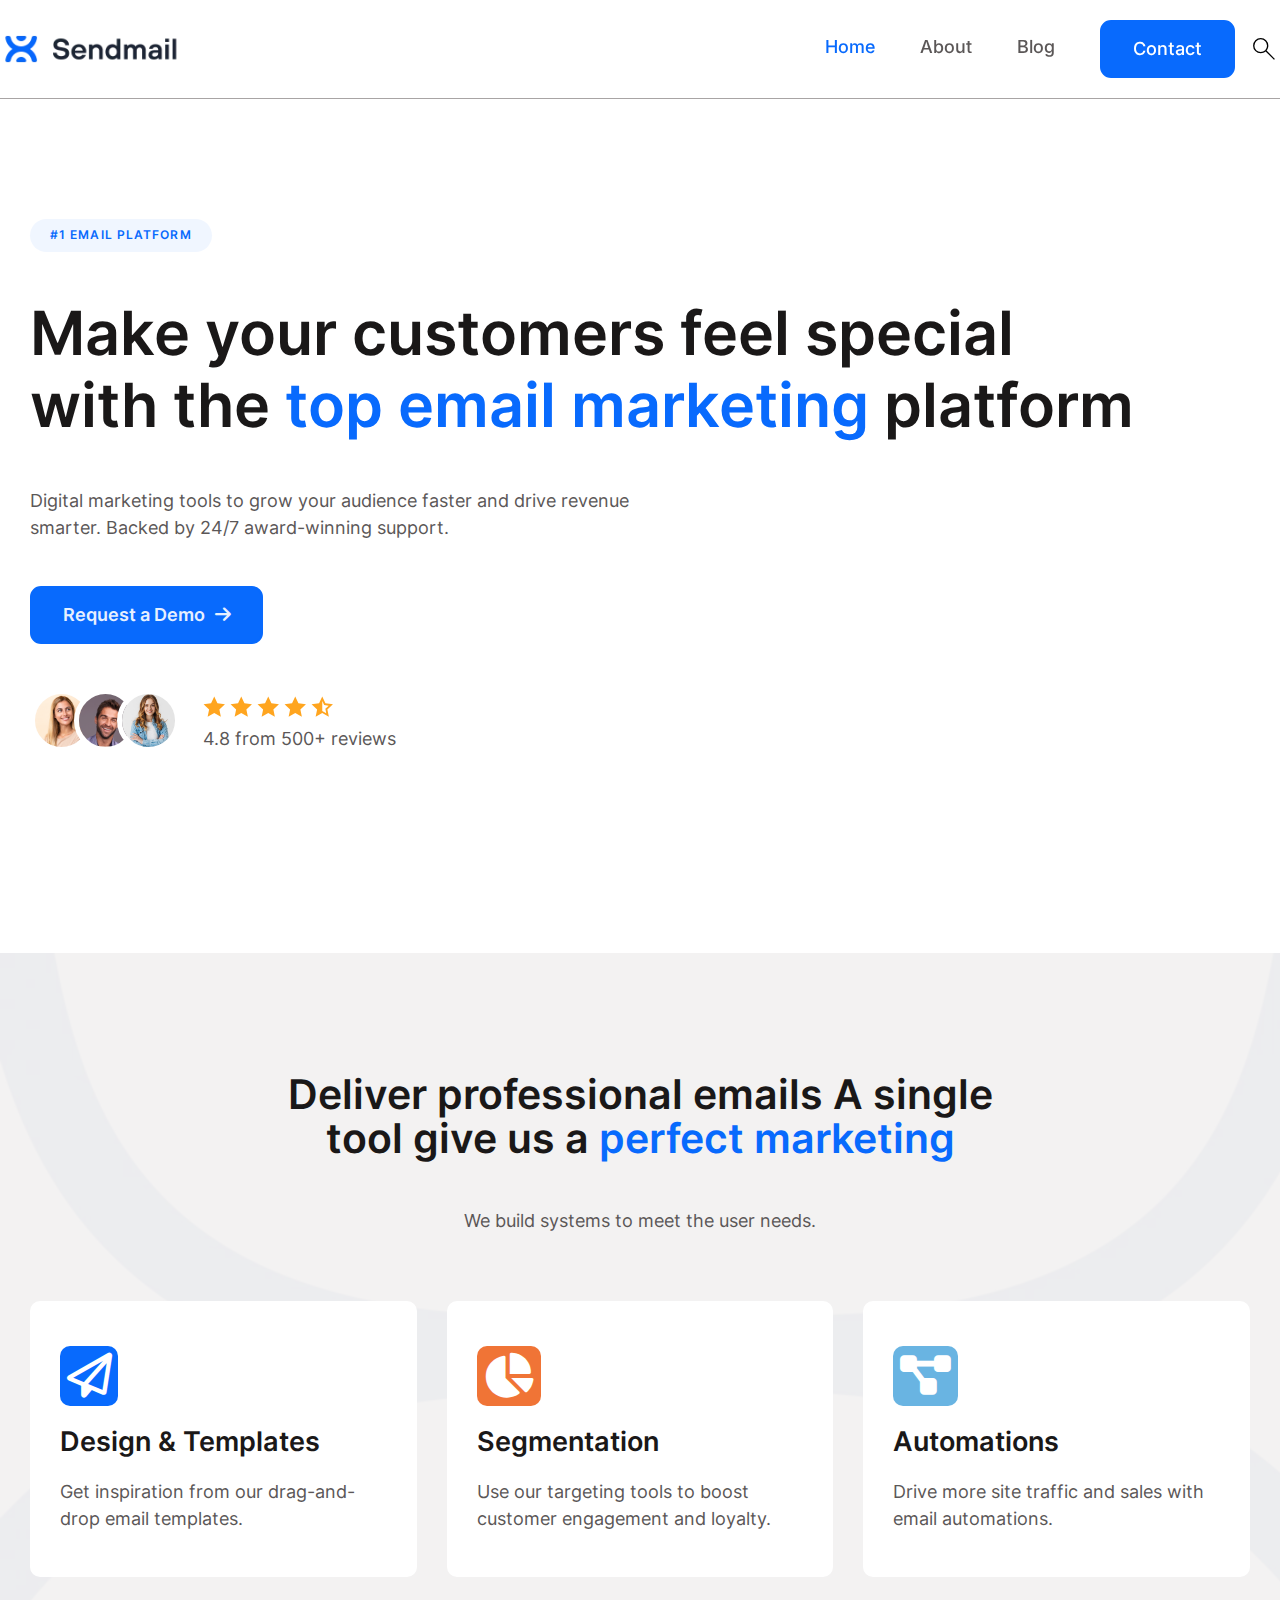
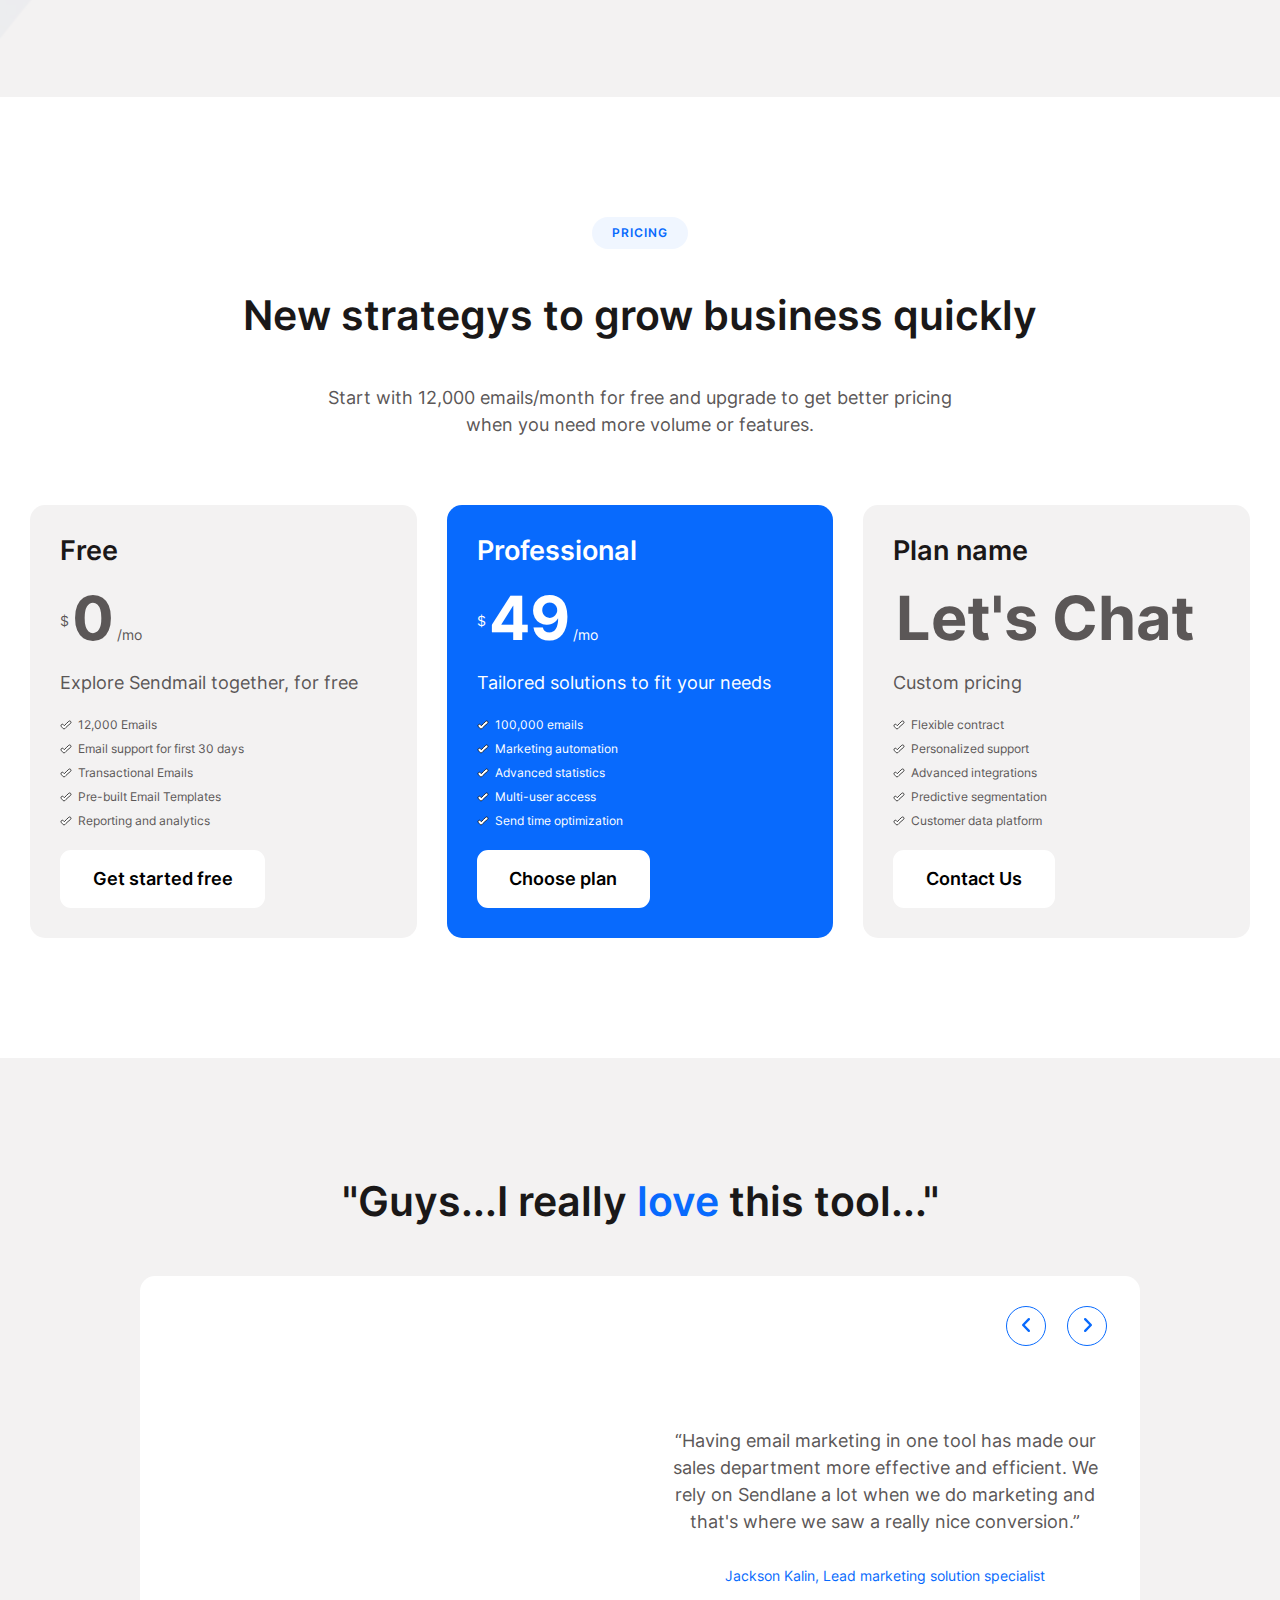
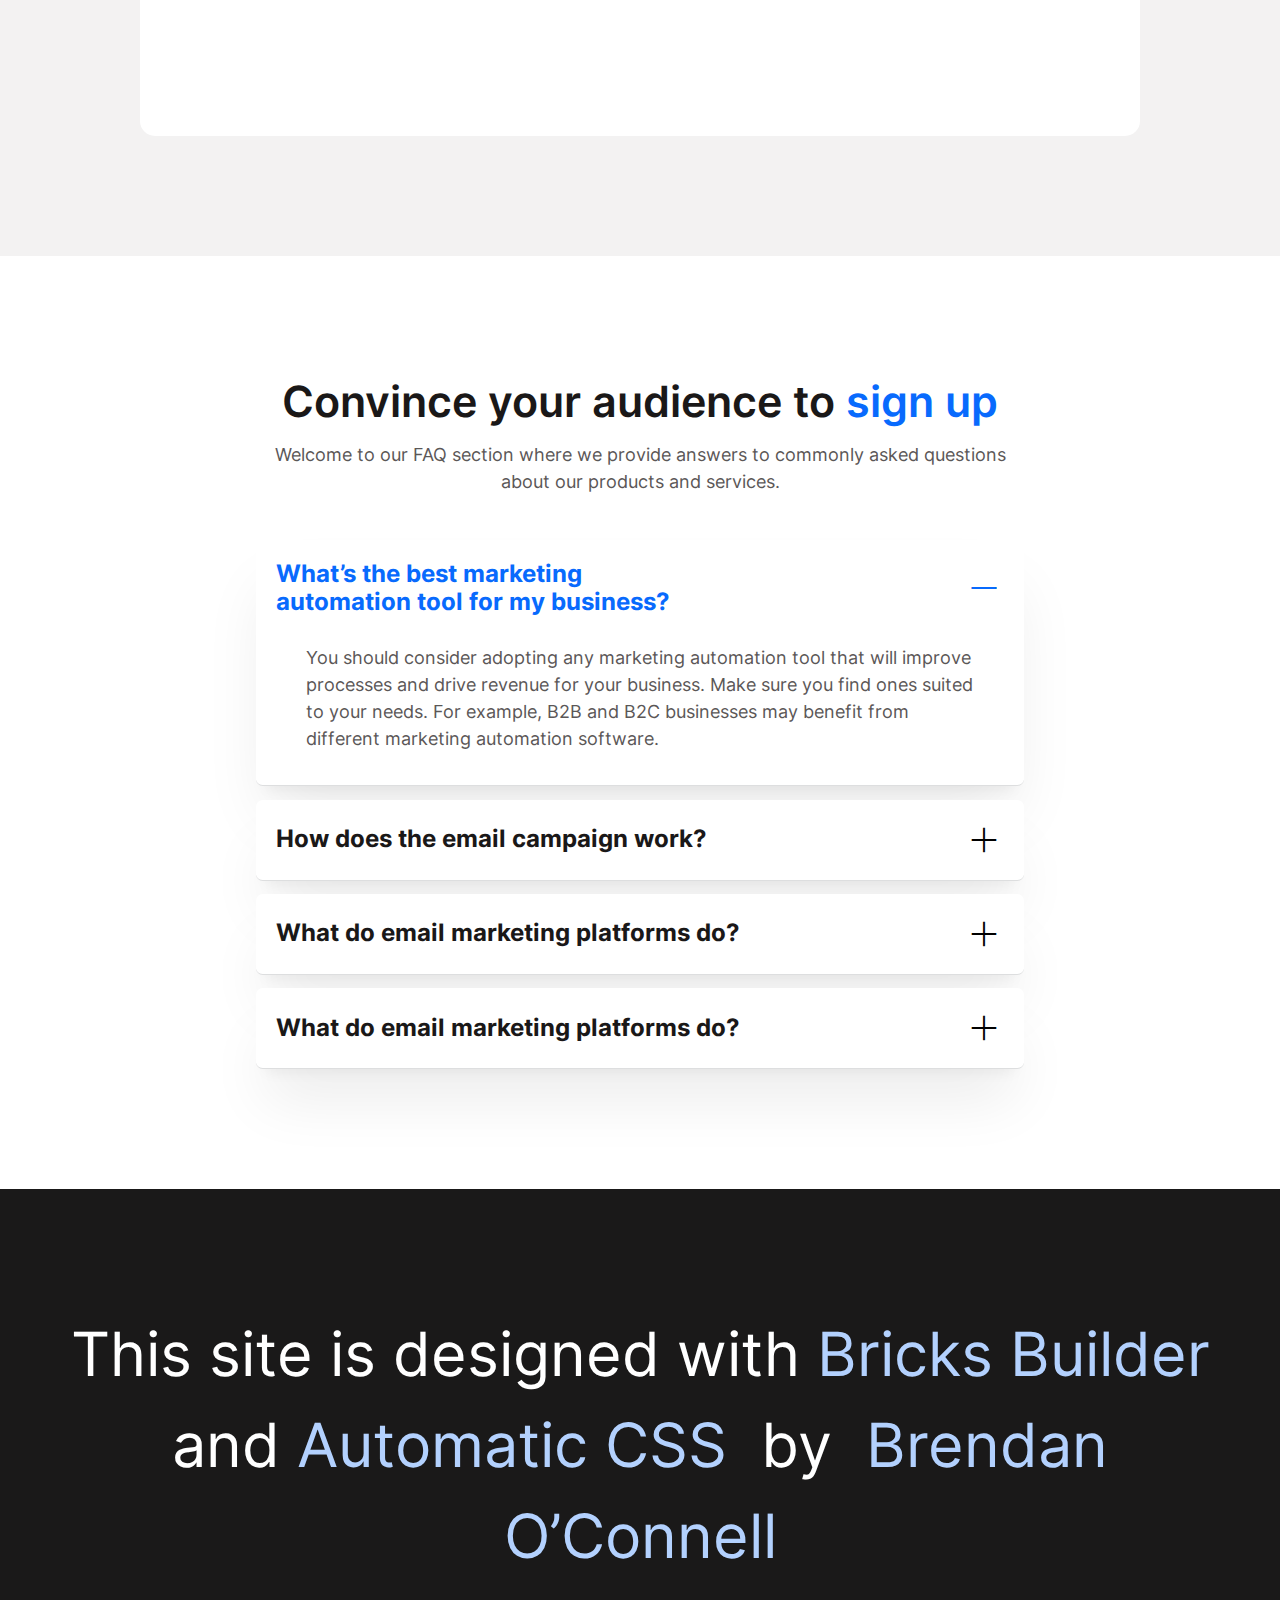
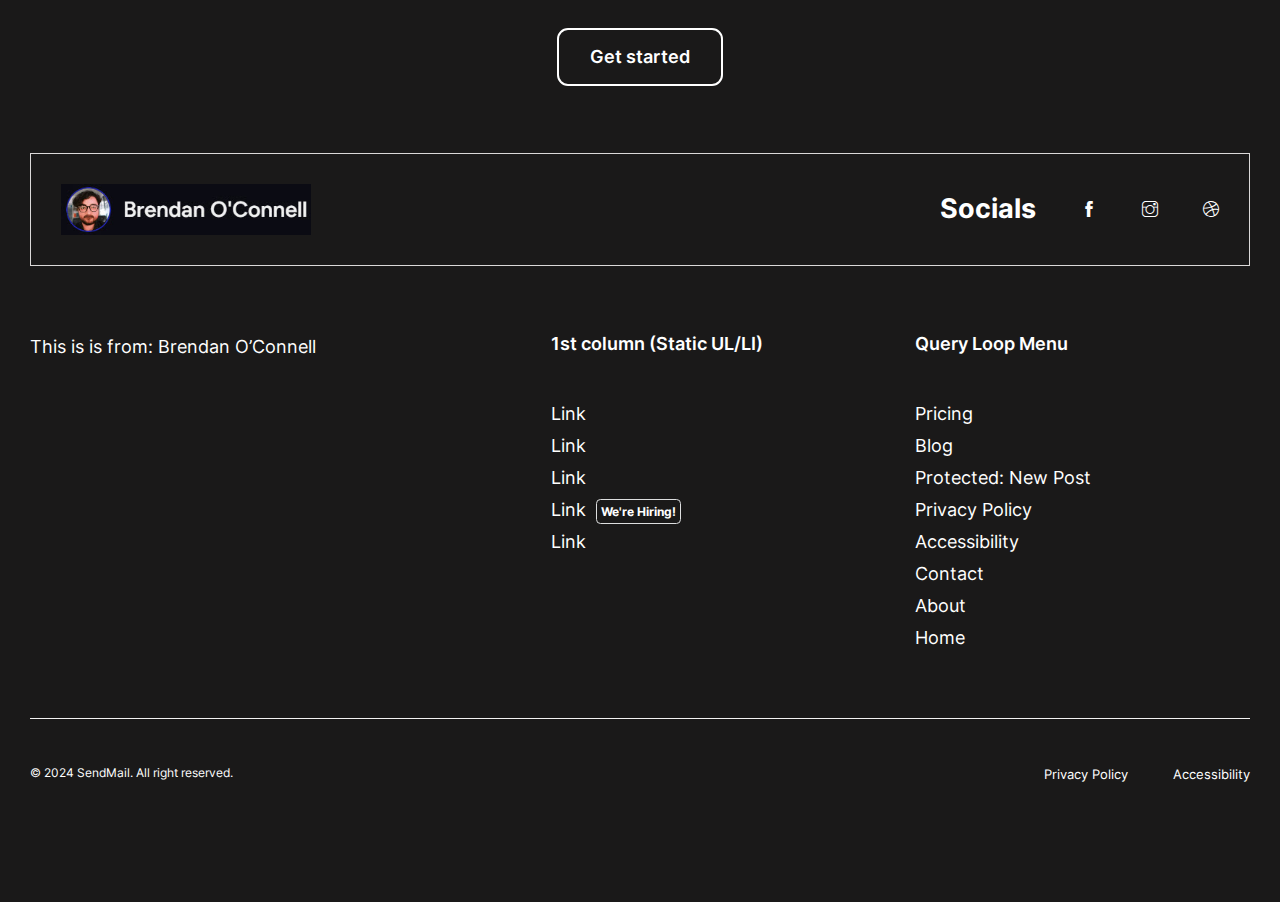
==== commit e852960a: "Updated/Added simply-static-1-1717707234" ====
--- a/index.html
+++ b/index.html
@@ -27,10 +27,10 @@
 		background: none !important;
 		padding: 0 !important;
 	}</style>
-<link rel="stylesheet" id="automaticcss-core-css" href="/wp-content/uploads/automatic-css/automatic.css?ver=1718142521" media="all">
-<style id="automaticcss-core-inline-css">/* File: automatic-custom-css.css - Version: 3.0.0-beta-2.2 - Generated: 2024-06-11 14:48:42 */</style>
-<link rel="stylesheet" id="automaticcss-gutenberg-css" href="/wp-content/uploads/automatic-css/automatic-gutenberg.css?ver=1718142523" media="all">
-<link rel="stylesheet" id="automaticcss-gutenberg-color-palette-css" href="/wp-content/uploads/automatic-css/automatic-gutenberg-color-palette.css?ver=1718142524" media="all">
+<link rel="stylesheet" id="automaticcss-core-css" href="/wp-content/uploads/automatic-css/automatic.css?ver=1718143178" media="all">
+<style id="automaticcss-core-inline-css">/* File: automatic-custom-css.css - Version: 3.0.0-beta-2.2 - Generated: 2024-06-11 14:59:38 */</style>
+<link rel="stylesheet" id="automaticcss-gutenberg-css" href="/wp-content/uploads/automatic-css/automatic-gutenberg.css?ver=1718143179" media="all">
+<link rel="stylesheet" id="automaticcss-gutenberg-color-palette-css" href="/wp-content/uploads/automatic-css/automatic-gutenberg-color-palette.css?ver=1718143181" media="all">
 <style id="classic-theme-styles-inline-css">/*! This file is auto-generated */
 .wp-block-button__link{color:#fff;background-color:#32373c;border-radius:9999px;box-shadow:none;text-decoration:none;padding:calc(.667em + 2px) calc(1.333em + 2px);font-size:1.125em}.wp-block-file__button{background:#32373c;color:#fff;text-decoration:none}</style>
 <link rel="stylesheet" id="bricks-frontend-css" href="/wp-content/themes/bricks/assets/css/frontend.min.css?ver=1715618964" media="all">
@@ -39,9 +39,9 @@
 <link rel="stylesheet" id="bricks-child-css" href="/wp-content/themes/bricks-child/style.css?ver=1709125742" media="all">
 <link rel="stylesheet" id="bricks-font-awesome-6-css" href="/wp-content/themes/bricks/assets/css/libs/font-awesome-6.min.css?ver=1715618964" media="all">
 <link rel="stylesheet" id="bricks-themify-icons-css" href="/wp-content/themes/bricks/assets/css/libs/themify-icons.min.css?ver=1715618964" media="all">
-<link rel="stylesheet" id="automaticcss-bricks-css" href="/wp-content/uploads/automatic-css/automatic-bricks.css?ver=1718142523" media="all">
+<link rel="stylesheet" id="automaticcss-bricks-css" href="/wp-content/uploads/automatic-css/automatic-bricks.css?ver=1718143179" media="all">
 <link rel="stylesheet" id="color-scheme-switcher-frontend-css" href="/wp-content/plugins/automaticcss-plugin/classes/Features/Color_Scheme_Switcher/css/frontend.css?ver=1716417782" media="all">
-<link rel="stylesheet" id="automaticcss-frames-css" href="/wp-content/uploads/automatic-css/automatic-frames.css?ver=1718142525" media="all">
+<link rel="stylesheet" id="automaticcss-frames-css" href="/wp-content/uploads/automatic-css/automatic-frames.css?ver=1718143181" media="all">
 <style id="bricks-frontend-inline-inline-css">html {scroll-behavior: smooth}
 /* GLOBAL VARIABLES CSS */
 :root {}
@@ -799,9 +799,9 @@
 			</div>
 </div>
 </div></div></header><main id="brx-content"><section id="brxe-f2a2ef" class="brxe-section fr-hero-bravo fr-hero bricks-lazy-hidden"><div id="brxe-4c3ac5" class="brxe-container fr-hero-bravo__content-wrapper bricks-lazy-hidden">
-<h1 id="brxe-d57b7f" class="brxe-heading fr-hero-bravo__heading" data-interactions="[{&quot;id&quot;:&quot;mkxpfv&quot;,&quot;trigger&quot;:&quot;enterView&quot;,&quot;action&quot;:&quot;startAnimation&quot;,&quot;animationType&quot;:&quot;fadeIn&quot;,&quot;animationDuration&quot;:&quot;1.2s&quot;}]" data-interaction-id="1d0976" data-interaction-hidden-on-load="1">Make your customers feel special with the <span style="color: var(--primary)">top email marketing</span> platform</h1>
-<p id="brxe-6d8227" class="brxe-text-basic fr-hero-bravo__lede fr-lede" data-interactions="[{&quot;id&quot;:&quot;rsiohn&quot;,&quot;trigger&quot;:&quot;enterView&quot;,&quot;action&quot;:&quot;startAnimation&quot;,&quot;animationType&quot;:&quot;fadeIn&quot;,&quot;animationDuration&quot;:&quot;1.2s&quot;},{&quot;id&quot;:&quot;jovnin&quot;,&quot;trigger&quot;:&quot;enterView&quot;,&quot;action&quot;:&quot;startAnimation&quot;,&quot;animationType&quot;:&quot;fadeIn&quot;,&quot;animationDuration&quot;:&quot;1.4s&quot;}]" data-interaction-id="c5cf9f" data-interaction-hidden-on-load="1">Digital marketing tools to grow your audience faster and drive revenue smarter. Backed by 24/7 award-winning support.</p>
-<div id="brxe-bde15b" class="brxe-block fr-cta-links-alpha bricks-lazy-hidden" data-interactions="[{&quot;id&quot;:&quot;gjfhzw&quot;,&quot;trigger&quot;:&quot;enterView&quot;,&quot;action&quot;:&quot;startAnimation&quot;,&quot;animationType&quot;:&quot;fadeIn&quot;,&quot;animationDuration&quot;:&quot;2s&quot;,&quot;animationDelay&quot;:&quot;0.3s&quot;}]" data-interaction-id="0d84be" data-interaction-hidden-on-load="1">
+<h1 id="brxe-d57b7f" class="brxe-heading fr-hero-bravo__heading" data-interactions="[{&quot;id&quot;:&quot;mkxpfv&quot;,&quot;trigger&quot;:&quot;enterView&quot;,&quot;action&quot;:&quot;startAnimation&quot;,&quot;animationType&quot;:&quot;fadeIn&quot;,&quot;animationDuration&quot;:&quot;1.2s&quot;}]" data-interaction-id="611557" data-interaction-hidden-on-load="1">Make your customers feel special with the <span style="color: var(--primary)">top email marketing</span> platform</h1>
+<p id="brxe-6d8227" class="brxe-text-basic fr-hero-bravo__lede fr-lede" data-interactions="[{&quot;id&quot;:&quot;rsiohn&quot;,&quot;trigger&quot;:&quot;enterView&quot;,&quot;action&quot;:&quot;startAnimation&quot;,&quot;animationType&quot;:&quot;fadeIn&quot;,&quot;animationDuration&quot;:&quot;1.2s&quot;},{&quot;id&quot;:&quot;jovnin&quot;,&quot;trigger&quot;:&quot;enterView&quot;,&quot;action&quot;:&quot;startAnimation&quot;,&quot;animationType&quot;:&quot;fadeIn&quot;,&quot;animationDuration&quot;:&quot;1.4s&quot;}]" data-interaction-id="e699a2" data-interaction-hidden-on-load="1">Digital marketing tools to grow your audience faster and drive revenue smarter. Backed by 24/7 award-winning support.</p>
+<div id="brxe-bde15b" class="brxe-block fr-cta-links-alpha bricks-lazy-hidden" data-interactions="[{&quot;id&quot;:&quot;gjfhzw&quot;,&quot;trigger&quot;:&quot;enterView&quot;,&quot;action&quot;:&quot;startAnimation&quot;,&quot;animationType&quot;:&quot;fadeIn&quot;,&quot;animationDuration&quot;:&quot;2s&quot;,&quot;animationDelay&quot;:&quot;0.3s&quot;}]" data-interaction-id="b5fe77" data-interaction-hidden-on-load="1">
 <span id="brxe-b67756" class="brxe-button btn--primary bricks-button bricks-background-primary">Request a Demo<i class="fas fa-arrow-right"></i></span><div id="brxe-1ff817" class="brxe-block bricks-lazy-hidden">
 <div id="brxe-eb2efe" class="brxe-div fr-avatar-group-alpha bricks-lazy-hidden">
 <div id="brxe-e12d22" class="brxe-div fr-avatar-group-alpha__avatar-wrapper bricks-lazy-hidden"><figure id="brxe-da16df" class="brxe-image fr-avatar-group-alpha__avatar tag"><img width="150" height="150" src="data:image/svg+xml,%3Csvg%20xmlns=&#039;http://www.w3.org/2000/svg&#039;%20viewBox=&#039;0%200%20150%20150&#039;%3E%3C/svg%3E" class="css-filter size-full bricks-lazy-hidden" alt="" decoding="async" data-src="/wp-content/uploads/2024/05/app-25-by-4.png" data-type="string"></figure></div>
--- a/wp-content/uploads/automatic-css/automatic.css
+++ b/wp-content/uploads/automatic-css/automatic.css
@@ -1,38 +1,38 @@
-/* File: automatic.css - Version: 3.0.0-beta-2.2 - Generated: 2024-06-11 14:48:39 */
+/* File: automatic.css - Version: 3.0.0-beta-2.2 - Generated: 2024-06-11 14:59:37 */
 :root, .color-scheme--main {
-  --primary-hex: #b2833d;
-  --primary-hsl: 36 49% 47%;
-  --primary-rgb: 178 131 61;
-  --primary-r: 178;
-  --primary-g: 131;
-  --primary-b: 61;
-  --primary-h: 36;
-  --primary-s: 49%;
-  --primary-l: 47%;
-  --primary-hover-h: 36;
-  --primary-hover-s: 49%;
-  --primary-hover-l: 52.9%;
-  --primary-ultra-light-h: 36;
-  --primary-ultra-light-s: 49%;
+  --primary-hex: #086afd;
+  --primary-hsl: 216 98% 51%;
+  --primary-rgb: 8 106 253;
+  --primary-r: 8;
+  --primary-g: 106;
+  --primary-b: 253;
+  --primary-h: 216;
+  --primary-s: 98%;
+  --primary-l: 51%;
+  --primary-hover-h: 216;
+  --primary-hover-s: 98%;
+  --primary-hover-l: 54.05%;
+  --primary-ultra-light-h: 216;
+  --primary-ultra-light-s: 98%;
   --primary-ultra-light-l: 95%;
-  --primary-light-h: 36;
-  --primary-light-s: 49%;
+  --primary-light-h: 216;
+  --primary-light-s: 98%;
   --primary-light-l: 85%;
-  --primary-semi-light-h: 36;
-  --primary-semi-light-s: 49%;
+  --primary-semi-light-h: 216;
+  --primary-semi-light-s: 98%;
   --primary-semi-light-l: 65%;
-  --primary-semi-dark-h: 36;
-  --primary-semi-dark-s: 49%;
+  --primary-semi-dark-h: 216;
+  --primary-semi-dark-s: 98%;
   --primary-semi-dark-l: 35%;
-  --primary-dark-h: 36;
-  --primary-dark-s: 49%;
+  --primary-dark-h: 216;
+  --primary-dark-s: 98%;
   --primary-dark-l: 25%;
-  --primary-ultra-dark-h: 36;
-  --primary-ultra-dark-s: 49%;
+  --primary-ultra-dark-h: 216;
+  --primary-ultra-dark-s: 98%;
   --primary-ultra-dark-l: 10%;
-  --primary-comp-h: 216;
-  --primary-medium-h: 36;
-  --primary-medium-s: 49%;
+  --primary-comp-h: 396;
+  --primary-medium-h: 216;
+  --primary-medium-s: 98%;
   --primary-medium-l: 50%;
   --secondary-hex: #f07436;
   --secondary-hsl: 20 86% 58%;
@@ -136,16 +136,16 @@
   --neutral-medium-h: 0;
   --neutral-medium-s: 2%;
   --neutral-medium-l: 50%;
-  --primary: #b2833d;
-  --primary-hover: #c2934c;
-  --primary-ultra-light: #f8f3ec;
-  --primary-light: #ebdcc6;
-  --primary-semi-light: #d1ae7a;
-  --primary-semi-dark: #85622e;
-  --primary-dark: #5f4621;
-  --primary-ultra-dark: #261c0d;
-  --primary-comp: #3d6cb3;
-  --primary-medium: #be8c41;
+  --primary: #086afd;
+  --primary-hover: #1773fd;
+  --primary-ultra-light: #e6f0ff;
+  --primary-light: #b3d1fe;
+  --primary-semi-light: #4e94fd;
+  --primary-semi-dark: #0248b1;
+  --primary-dark: #01337e;
+  --primary-ultra-dark: #011532;
+  --primary-comp: #fd9b08;
+  --primary-medium: #0367fc;
   --secondary: #f07436;
   --secondary-hover: #f38e5c;
   --secondary-ultra-light: #fdefe7;
@@ -178,42 +178,42 @@
   --neutral-medium: #827d7d;
   --white: #fff;
   --black: #000;
-  --primary-trans-10: rgba(178, 131, 61, 0.1);
-  --primary-trans-20: rgba(178, 131, 61, 0.2);
-  --primary-trans-30: rgba(178, 131, 61, 0.3);
-  --primary-trans-40: rgba(178, 131, 61, 0.4);
-  --primary-trans-50: rgba(178, 131, 61, 0.5);
-  --primary-trans-60: rgba(178, 131, 61, 0.6);
-  --primary-trans-70: rgba(178, 131, 61, 0.7);
-  --primary-trans-80: rgba(178, 131, 61, 0.8);
-  --primary-trans-90: rgba(178, 131, 61, 0.9);
-  --primary-light-trans-10: rgba(235, 220, 198, 0.1);
-  --primary-light-trans-20: rgba(235, 220, 198, 0.2);
-  --primary-light-trans-30: rgba(235, 220, 198, 0.3);
-  --primary-light-trans-40: rgba(235, 220, 198, 0.4);
-  --primary-light-trans-50: rgba(235, 220, 198, 0.5);
-  --primary-light-trans-60: rgba(235, 220, 198, 0.6);
-  --primary-light-trans-70: rgba(235, 220, 198, 0.7);
-  --primary-light-trans-80: rgba(235, 220, 198, 0.8);
-  --primary-light-trans-90: rgba(235, 220, 198, 0.9);
-  --primary-dark-trans-10: rgba(95, 70, 33, 0.1);
-  --primary-dark-trans-20: rgba(95, 70, 33, 0.2);
-  --primary-dark-trans-30: rgba(95, 70, 33, 0.3);
-  --primary-dark-trans-40: rgba(95, 70, 33, 0.4);
-  --primary-dark-trans-50: rgba(95, 70, 33, 0.5);
-  --primary-dark-trans-60: rgba(95, 70, 33, 0.6);
-  --primary-dark-trans-70: rgba(95, 70, 33, 0.7);
-  --primary-dark-trans-80: rgba(95, 70, 33, 0.8);
-  --primary-dark-trans-90: rgba(95, 70, 33, 0.9);
-  --primary-ultra-dark-trans-10: rgba(38, 28, 13, 0.1);
-  --primary-ultra-dark-trans-20: rgba(38, 28, 13, 0.2);
-  --primary-ultra-dark-trans-30: rgba(38, 28, 13, 0.3);
-  --primary-ultra-dark-trans-40: rgba(38, 28, 13, 0.4);
-  --primary-ultra-dark-trans-50: rgba(38, 28, 13, 0.5);
-  --primary-ultra-dark-trans-60: rgba(38, 28, 13, 0.6);
-  --primary-ultra-dark-trans-70: rgba(38, 28, 13, 0.7);
-  --primary-ultra-dark-trans-80: rgba(38, 28, 13, 0.8);
-  --primary-ultra-dark-trans-90: rgba(38, 28, 13, 0.9);
+  --primary-trans-10: rgba(8, 106, 253, 0.1);
+  --primary-trans-20: rgba(8, 106, 253, 0.2);
+  --primary-trans-30: rgba(8, 106, 253, 0.3);
+  --primary-trans-40: rgba(8, 106, 253, 0.4);
+  --primary-trans-50: rgba(8, 106, 253, 0.5);
+  --primary-trans-60: rgba(8, 106, 253, 0.6);
+  --primary-trans-70: rgba(8, 106, 253, 0.7);
+  --primary-trans-80: rgba(8, 106, 253, 0.8);
+  --primary-trans-90: rgba(8, 106, 253, 0.9);
+  --primary-light-trans-10: rgba(179, 209, 254, 0.1);
+  --primary-light-trans-20: rgba(179, 209, 254, 0.2);
+  --primary-light-trans-30: rgba(179, 209, 254, 0.3);
+  --primary-light-trans-40: rgba(179, 209, 254, 0.4);
+  --primary-light-trans-50: rgba(179, 209, 254, 0.5);
+  --primary-light-trans-60: rgba(179, 209, 254, 0.6);
+  --primary-light-trans-70: rgba(179, 209, 254, 0.7);
+  --primary-light-trans-80: rgba(179, 209, 254, 0.8);
+  --primary-light-trans-90: rgba(179, 209, 254, 0.9);
+  --primary-dark-trans-10: rgba(1, 51, 126, 0.1);
+  --primary-dark-trans-20: rgba(1, 51, 126, 0.2);
+  --primary-dark-trans-30: rgba(1, 51, 126, 0.3);
+  --primary-dark-trans-40: rgba(1, 51, 126, 0.4);
+  --primary-dark-trans-50: rgba(1, 51, 126, 0.5);
+  --primary-dark-trans-60: rgba(1, 51, 126, 0.6);
+  --primary-dark-trans-70: rgba(1, 51, 126, 0.7);
+  --primary-dark-trans-80: rgba(1, 51, 126, 0.8);
+  --primary-dark-trans-90: rgba(1, 51, 126, 0.9);
+  --primary-ultra-dark-trans-10: rgba(1, 21, 50, 0.1);
+  --primary-ultra-dark-trans-20: rgba(1, 21, 50, 0.2);
+  --primary-ultra-dark-trans-30: rgba(1, 21, 50, 0.3);
+  --primary-ultra-dark-trans-40: rgba(1, 21, 50, 0.4);
+  --primary-ultra-dark-trans-50: rgba(1, 21, 50, 0.5);
+  --primary-ultra-dark-trans-60: rgba(1, 21, 50, 0.6);
+  --primary-ultra-dark-trans-70: rgba(1, 21, 50, 0.7);
+  --primary-ultra-dark-trans-80: rgba(1, 21, 50, 0.8);
+  --primary-ultra-dark-trans-90: rgba(1, 21, 50, 0.9);
   --secondary-trans-10: rgba(240, 116, 54, 0.1);
   --secondary-trans-20: rgba(240, 116, 54, 0.2);
   --secondary-trans-30: rgba(240, 116, 54, 0.3);
--- a/wp-content/uploads/automatic-css/automatic-gutenberg.css
+++ b/wp-content/uploads/automatic-css/automatic-gutenberg.css
@@ -1,4 +1,4 @@
-/* File: automatic-gutenberg.css - Version: 3.0.0-beta-2.2 - Generated: 2024-06-11 14:48:43 */
+/* File: automatic-gutenberg.css - Version: 3.0.0-beta-2.2 - Generated: 2024-06-11 14:59:39 */
 :root {
   --wp-page-block-width: 100%;
   --wp-post-block-width: 767px;
--- a/wp-content/uploads/automatic-css/automatic-gutenberg-color-palette.css
+++ b/wp-content/uploads/automatic-css/automatic-gutenberg-color-palette.css
@@ -1,4 +1,4 @@
-/* File: automatic-gutenberg-color-palette.css - Version: 3.0.0-beta-2.2 - Generated: 2024-06-11 14:48:44 */
+/* File: automatic-gutenberg-color-palette.css - Version: 3.0.0-beta-2.2 - Generated: 2024-06-11 14:59:41 */
 .has-primary-color {
   color: var(--primary);
 }
--- a/wp-content/uploads/automatic-css/automatic-bricks.css
+++ b/wp-content/uploads/automatic-css/automatic-bricks.css
@@ -1,4 +1,4 @@
-/* File: automatic-bricks.css - Version: 3.0.0-beta-2.2 - Generated: 2024-06-11 14:48:42 */
+/* File: automatic-bricks.css - Version: 3.0.0-beta-2.2 - Generated: 2024-06-11 14:59:39 */
 body.bricks-is-frontend :focus-visible {
   outline-style: solid;
   outline-color: var(--focus-color);
--- a/wp-content/uploads/automatic-css/automatic-frames.css
+++ b/wp-content/uploads/automatic-css/automatic-frames.css
@@ -1,4 +1,4 @@
-/* File: automatic-frames.css - Version: 3.0.0-beta-2.2 - Generated: 2024-06-11 14:48:44 */
+/* File: automatic-frames.css - Version: 3.0.0-beta-2.2 - Generated: 2024-06-11 14:59:41 */
 :root {
   --fr-bg-light: var(--bg-light);
   --fr-bg-dark: var(--bg-dark);
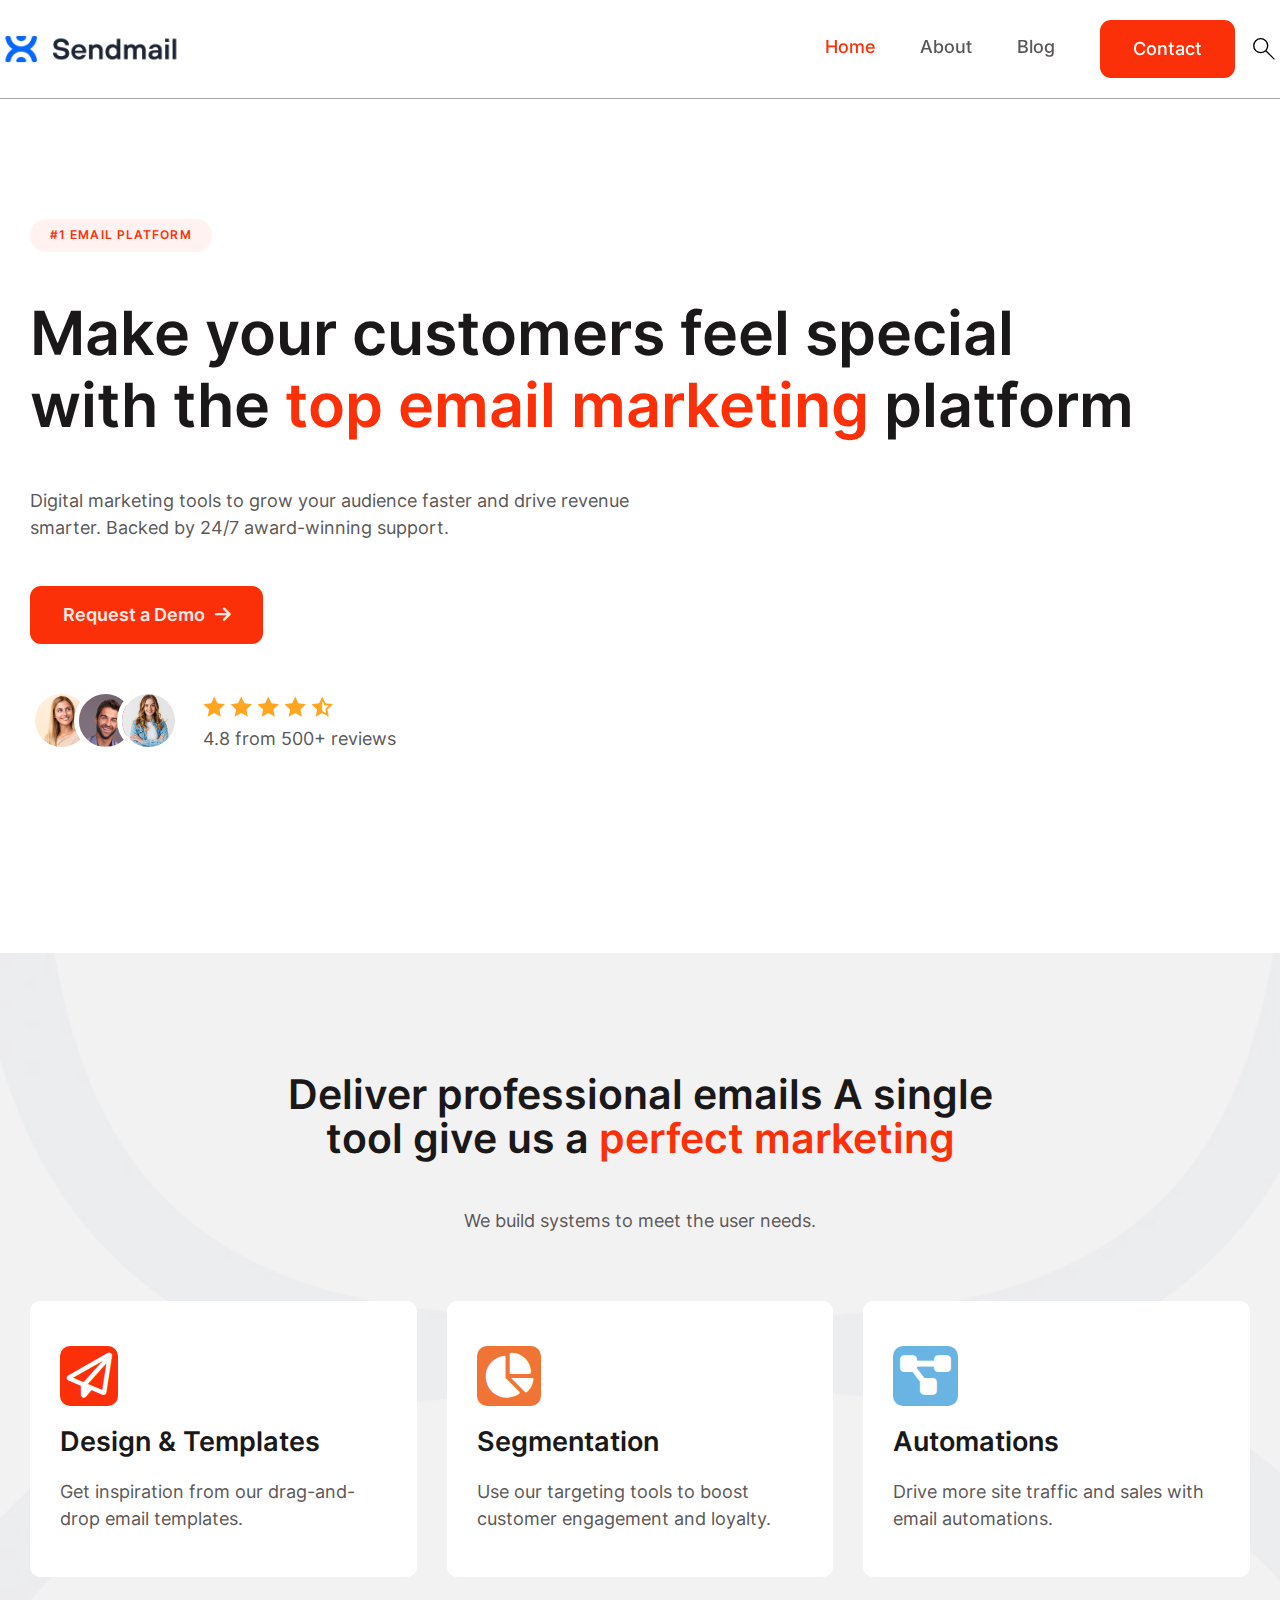
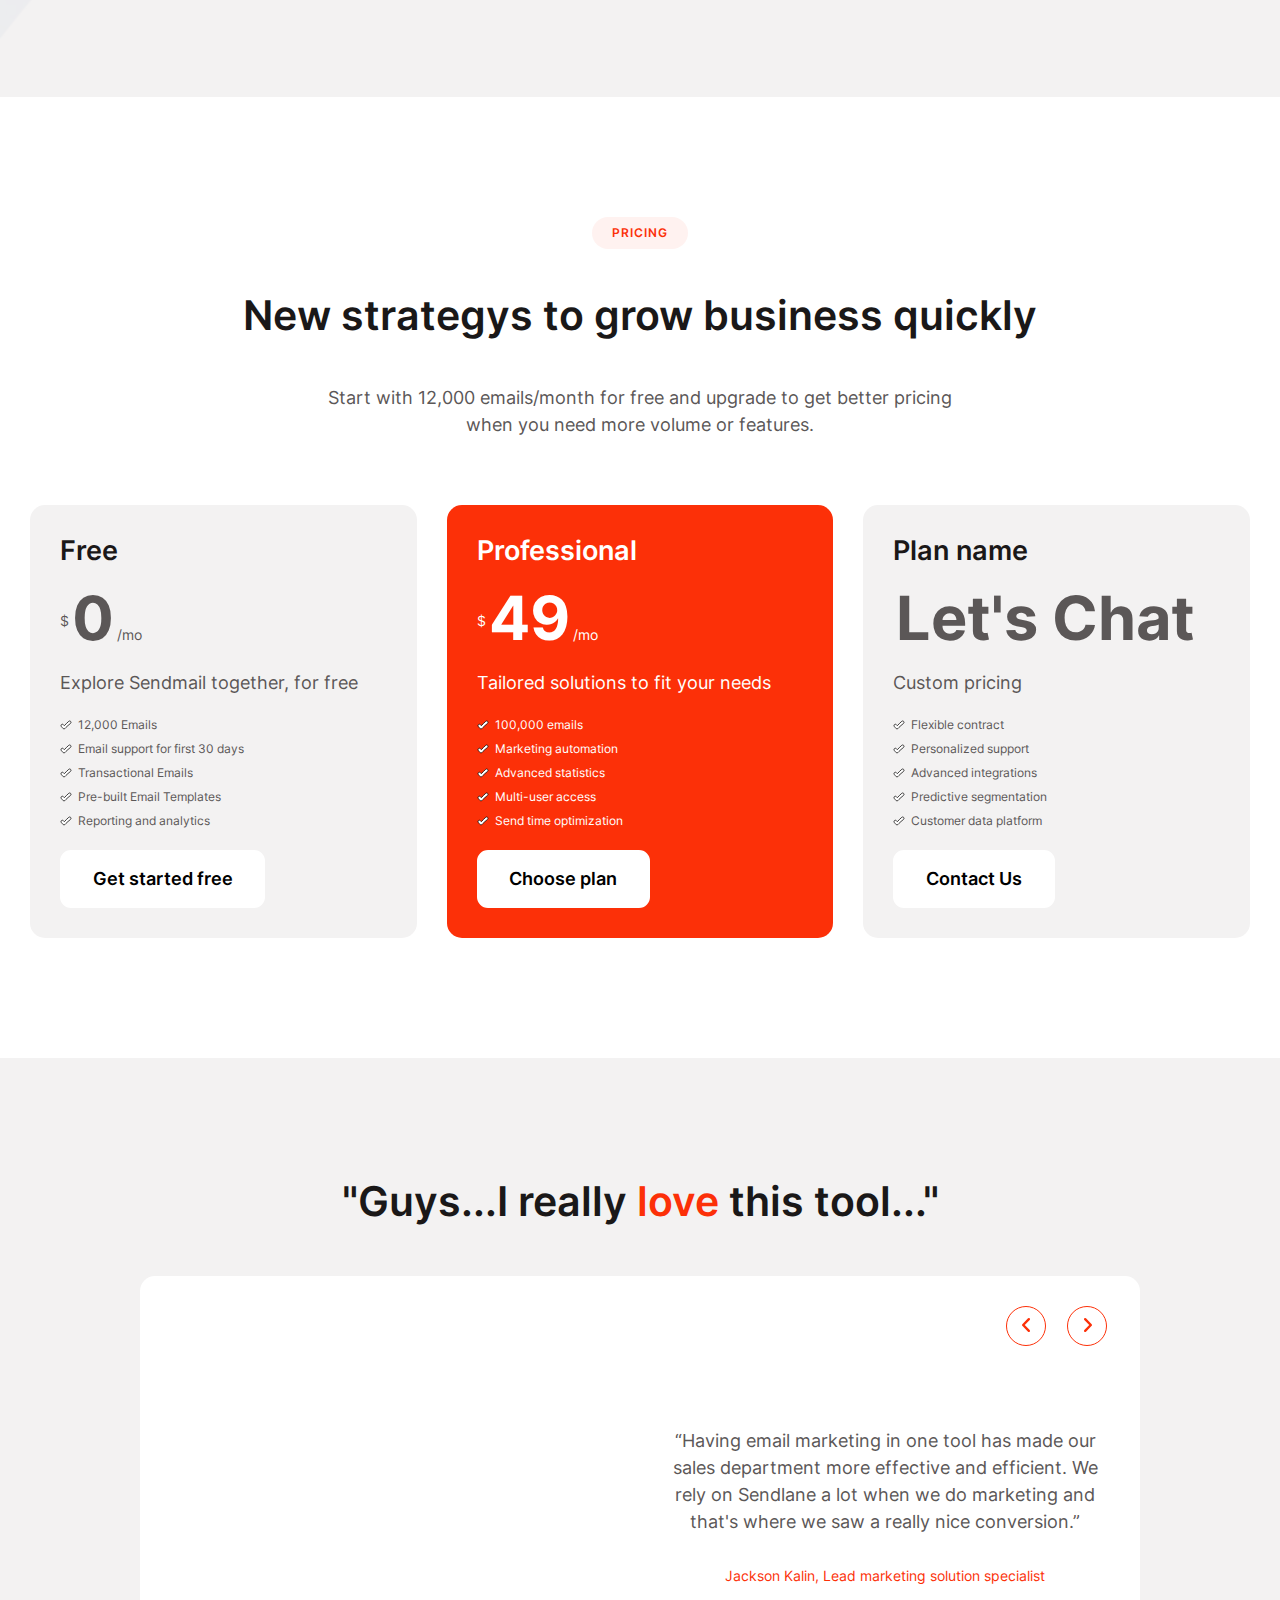
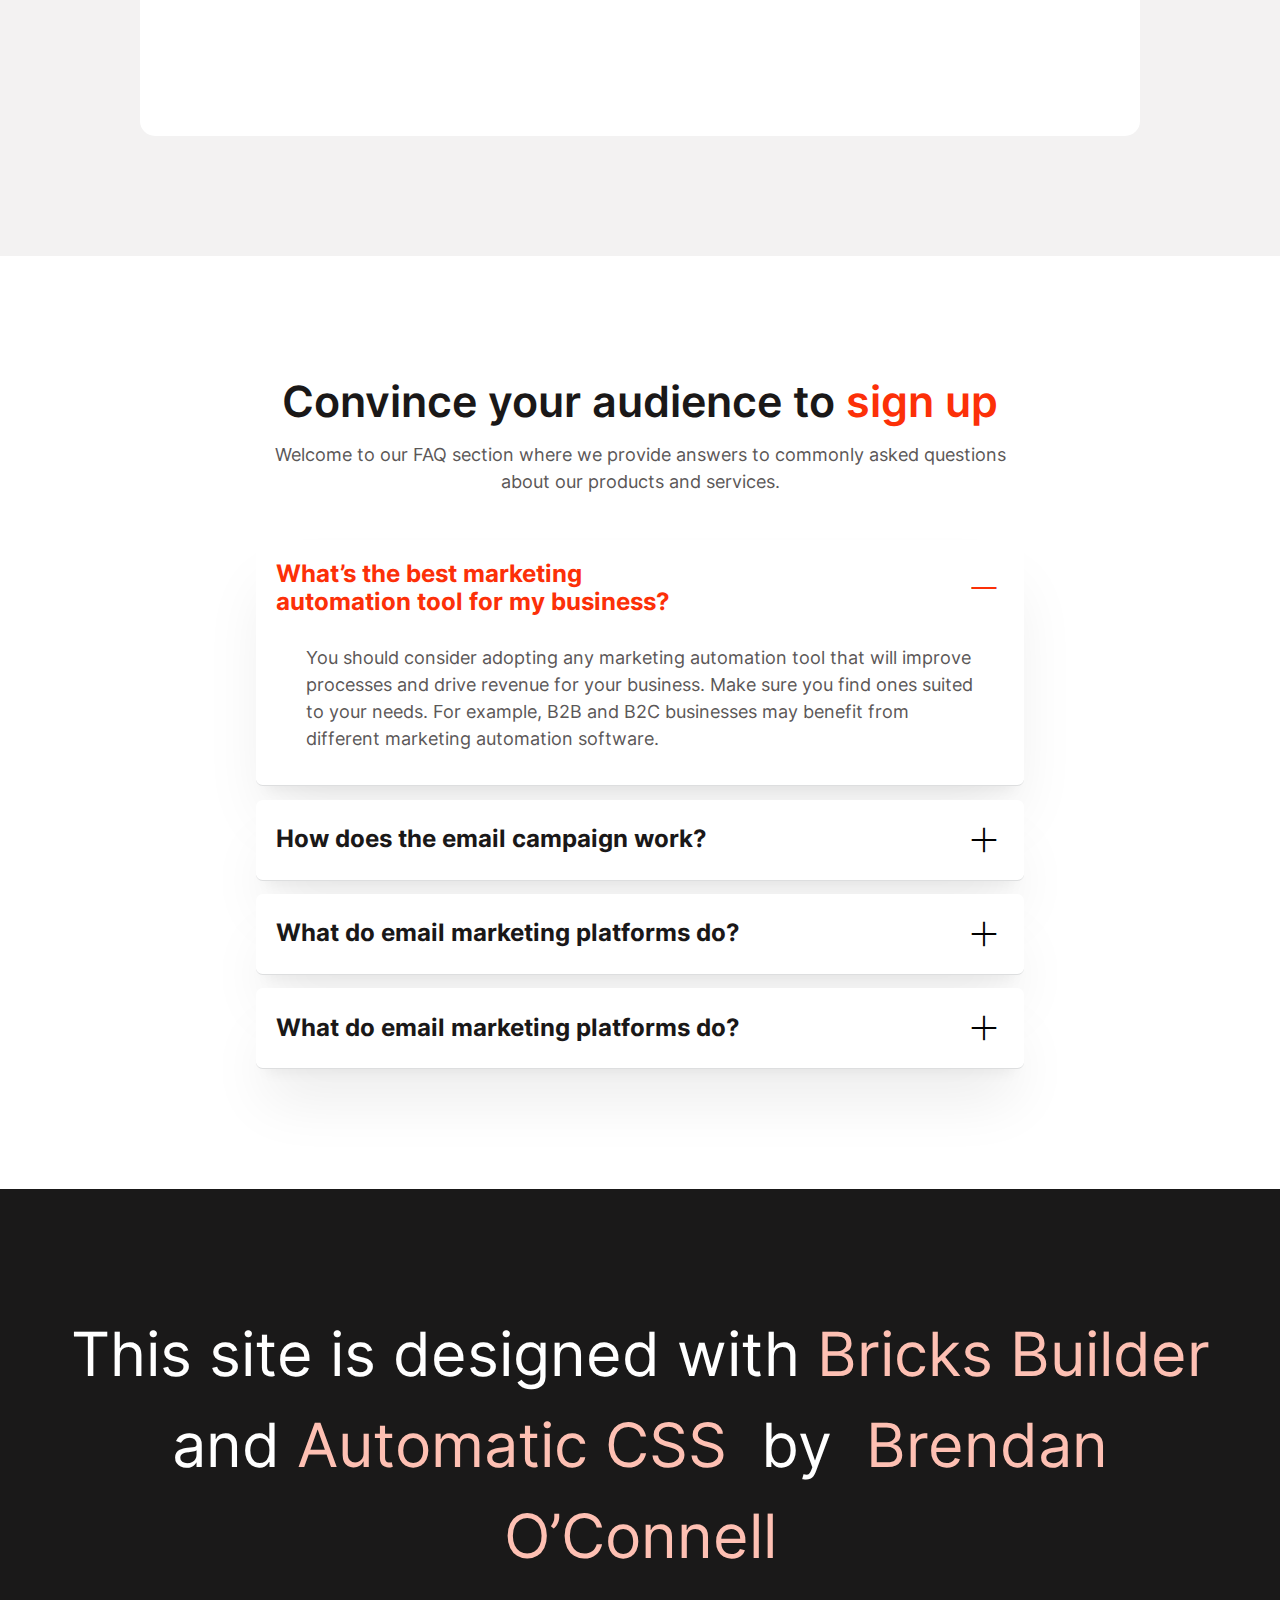
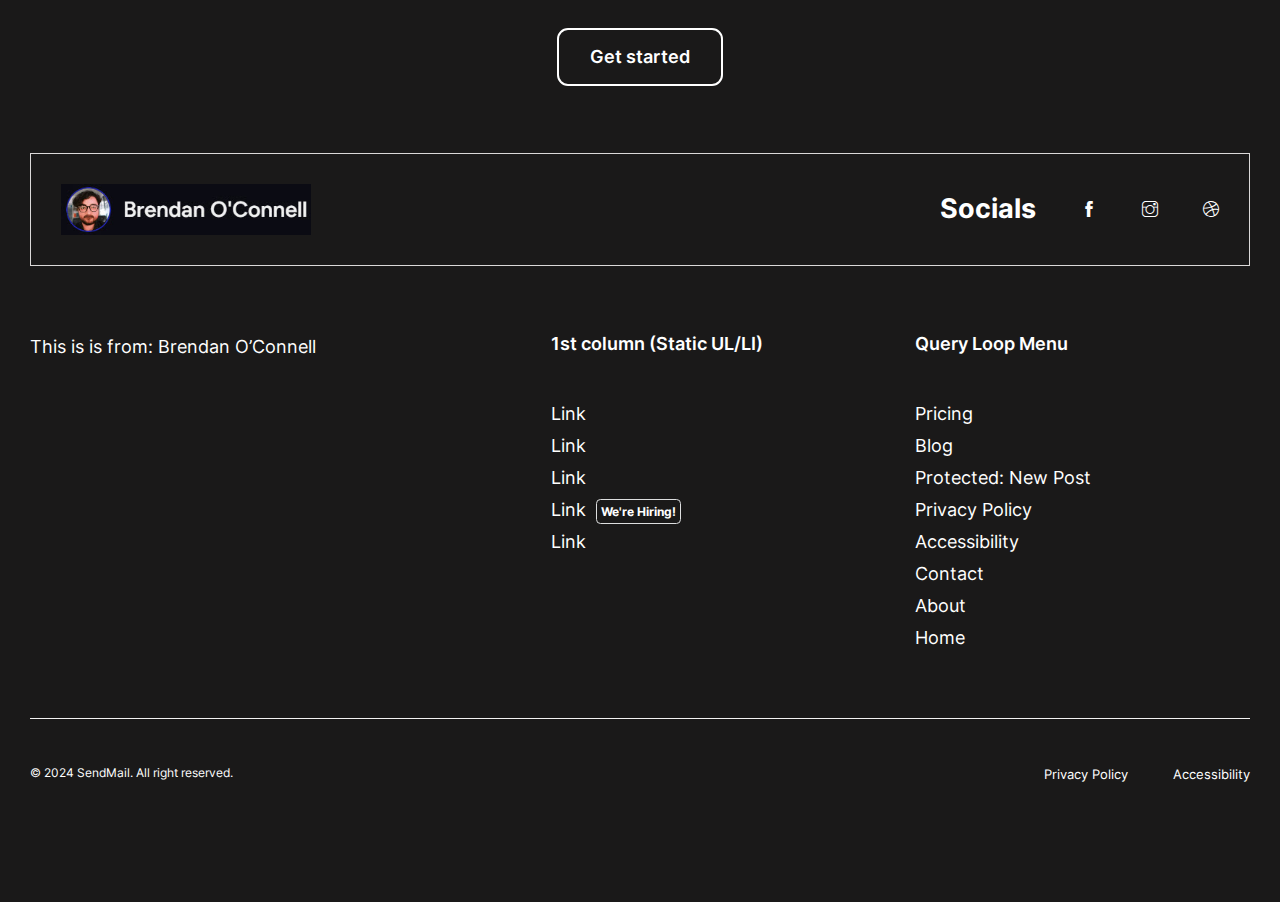
==== commit 2c3eac8a: "Updated/Added simply-static-1-1717707234" ====
--- a/index.html
+++ b/index.html
@@ -27,10 +27,10 @@
 		background: none !important;
 		padding: 0 !important;
 	}</style>
-<link rel="stylesheet" id="automaticcss-core-css" href="/wp-content/uploads/automatic-css/automatic.css?ver=1718143178" media="all">
-<style id="automaticcss-core-inline-css">/* File: automatic-custom-css.css - Version: 3.0.0-beta-2.2 - Generated: 2024-06-11 14:59:38 */</style>
-<link rel="stylesheet" id="automaticcss-gutenberg-css" href="/wp-content/uploads/automatic-css/automatic-gutenberg.css?ver=1718143179" media="all">
-<link rel="stylesheet" id="automaticcss-gutenberg-color-palette-css" href="/wp-content/uploads/automatic-css/automatic-gutenberg-color-palette.css?ver=1718143181" media="all">
+<link rel="stylesheet" id="automaticcss-core-css" href="/wp-content/uploads/automatic-css/automatic.css?ver=1718144995" media="all">
+<style id="automaticcss-core-inline-css">/* File: automatic-custom-css.css - Version: 3.0.0-beta-2.2 - Generated: 2024-06-11 15:29:55 */</style>
+<link rel="stylesheet" id="automaticcss-gutenberg-css" href="/wp-content/uploads/automatic-css/automatic-gutenberg.css?ver=1718144996" media="all">
+<link rel="stylesheet" id="automaticcss-gutenberg-color-palette-css" href="/wp-content/uploads/automatic-css/automatic-gutenberg-color-palette.css?ver=1718144998" media="all">
 <style id="classic-theme-styles-inline-css">/*! This file is auto-generated */
 .wp-block-button__link{color:#fff;background-color:#32373c;border-radius:9999px;box-shadow:none;text-decoration:none;padding:calc(.667em + 2px) calc(1.333em + 2px);font-size:1.125em}.wp-block-file__button{background:#32373c;color:#fff;text-decoration:none}</style>
 <link rel="stylesheet" id="bricks-frontend-css" href="/wp-content/themes/bricks/assets/css/frontend.min.css?ver=1715618964" media="all">
@@ -39,9 +39,9 @@
 <link rel="stylesheet" id="bricks-child-css" href="/wp-content/themes/bricks-child/style.css?ver=1709125742" media="all">
 <link rel="stylesheet" id="bricks-font-awesome-6-css" href="/wp-content/themes/bricks/assets/css/libs/font-awesome-6.min.css?ver=1715618964" media="all">
 <link rel="stylesheet" id="bricks-themify-icons-css" href="/wp-content/themes/bricks/assets/css/libs/themify-icons.min.css?ver=1715618964" media="all">
-<link rel="stylesheet" id="automaticcss-bricks-css" href="/wp-content/uploads/automatic-css/automatic-bricks.css?ver=1718143179" media="all">
+<link rel="stylesheet" id="automaticcss-bricks-css" href="/wp-content/uploads/automatic-css/automatic-bricks.css?ver=1718144996" media="all">
 <link rel="stylesheet" id="color-scheme-switcher-frontend-css" href="/wp-content/plugins/automaticcss-plugin/classes/Features/Color_Scheme_Switcher/css/frontend.css?ver=1716417782" media="all">
-<link rel="stylesheet" id="automaticcss-frames-css" href="/wp-content/uploads/automatic-css/automatic-frames.css?ver=1718143181" media="all">
+<link rel="stylesheet" id="automaticcss-frames-css" href="/wp-content/uploads/automatic-css/automatic-frames.css?ver=1718144998" media="all">
 <style id="bricks-frontend-inline-inline-css">html {scroll-behavior: smooth}
 /* GLOBAL VARIABLES CSS */
 :root {}
@@ -799,9 +799,9 @@
 			</div>
 </div>
 </div></div></header><main id="brx-content"><section id="brxe-f2a2ef" class="brxe-section fr-hero-bravo fr-hero bricks-lazy-hidden"><div id="brxe-4c3ac5" class="brxe-container fr-hero-bravo__content-wrapper bricks-lazy-hidden">
-<h1 id="brxe-d57b7f" class="brxe-heading fr-hero-bravo__heading" data-interactions="[{&quot;id&quot;:&quot;mkxpfv&quot;,&quot;trigger&quot;:&quot;enterView&quot;,&quot;action&quot;:&quot;startAnimation&quot;,&quot;animationType&quot;:&quot;fadeIn&quot;,&quot;animationDuration&quot;:&quot;1.2s&quot;}]" data-interaction-id="611557" data-interaction-hidden-on-load="1">Make your customers feel special with the <span style="color: var(--primary)">top email marketing</span> platform</h1>
-<p id="brxe-6d8227" class="brxe-text-basic fr-hero-bravo__lede fr-lede" data-interactions="[{&quot;id&quot;:&quot;rsiohn&quot;,&quot;trigger&quot;:&quot;enterView&quot;,&quot;action&quot;:&quot;startAnimation&quot;,&quot;animationType&quot;:&quot;fadeIn&quot;,&quot;animationDuration&quot;:&quot;1.2s&quot;},{&quot;id&quot;:&quot;jovnin&quot;,&quot;trigger&quot;:&quot;enterView&quot;,&quot;action&quot;:&quot;startAnimation&quot;,&quot;animationType&quot;:&quot;fadeIn&quot;,&quot;animationDuration&quot;:&quot;1.4s&quot;}]" data-interaction-id="e699a2" data-interaction-hidden-on-load="1">Digital marketing tools to grow your audience faster and drive revenue smarter. Backed by 24/7 award-winning support.</p>
-<div id="brxe-bde15b" class="brxe-block fr-cta-links-alpha bricks-lazy-hidden" data-interactions="[{&quot;id&quot;:&quot;gjfhzw&quot;,&quot;trigger&quot;:&quot;enterView&quot;,&quot;action&quot;:&quot;startAnimation&quot;,&quot;animationType&quot;:&quot;fadeIn&quot;,&quot;animationDuration&quot;:&quot;2s&quot;,&quot;animationDelay&quot;:&quot;0.3s&quot;}]" data-interaction-id="b5fe77" data-interaction-hidden-on-load="1">
+<h1 id="brxe-d57b7f" class="brxe-heading fr-hero-bravo__heading" data-interactions="[{&quot;id&quot;:&quot;mkxpfv&quot;,&quot;trigger&quot;:&quot;enterView&quot;,&quot;action&quot;:&quot;startAnimation&quot;,&quot;animationType&quot;:&quot;fadeIn&quot;,&quot;animationDuration&quot;:&quot;1.2s&quot;}]" data-interaction-id="9a77fc" data-interaction-hidden-on-load="1">Make your customers feel special with the <span style="color: var(--primary)">top email marketing</span> platform</h1>
+<p id="brxe-6d8227" class="brxe-text-basic fr-hero-bravo__lede fr-lede" data-interactions="[{&quot;id&quot;:&quot;rsiohn&quot;,&quot;trigger&quot;:&quot;enterView&quot;,&quot;action&quot;:&quot;startAnimation&quot;,&quot;animationType&quot;:&quot;fadeIn&quot;,&quot;animationDuration&quot;:&quot;1.2s&quot;},{&quot;id&quot;:&quot;jovnin&quot;,&quot;trigger&quot;:&quot;enterView&quot;,&quot;action&quot;:&quot;startAnimation&quot;,&quot;animationType&quot;:&quot;fadeIn&quot;,&quot;animationDuration&quot;:&quot;1.4s&quot;}]" data-interaction-id="f413ee" data-interaction-hidden-on-load="1">Digital marketing tools to grow your audience faster and drive revenue smarter. Backed by 24/7 award-winning support.</p>
+<div id="brxe-bde15b" class="brxe-block fr-cta-links-alpha bricks-lazy-hidden" data-interactions="[{&quot;id&quot;:&quot;gjfhzw&quot;,&quot;trigger&quot;:&quot;enterView&quot;,&quot;action&quot;:&quot;startAnimation&quot;,&quot;animationType&quot;:&quot;fadeIn&quot;,&quot;animationDuration&quot;:&quot;2s&quot;,&quot;animationDelay&quot;:&quot;0.3s&quot;}]" data-interaction-id="142057" data-interaction-hidden-on-load="1">
 <span id="brxe-b67756" class="brxe-button btn--primary bricks-button bricks-background-primary">Request a Demo<i class="fas fa-arrow-right"></i></span><div id="brxe-1ff817" class="brxe-block bricks-lazy-hidden">
 <div id="brxe-eb2efe" class="brxe-div fr-avatar-group-alpha bricks-lazy-hidden">
 <div id="brxe-e12d22" class="brxe-div fr-avatar-group-alpha__avatar-wrapper bricks-lazy-hidden"><figure id="brxe-da16df" class="brxe-image fr-avatar-group-alpha__avatar tag"><img width="150" height="150" src="data:image/svg+xml,%3Csvg%20xmlns=&#039;http://www.w3.org/2000/svg&#039;%20viewBox=&#039;0%200%20150%20150&#039;%3E%3C/svg%3E" class="css-filter size-full bricks-lazy-hidden" alt="" decoding="async" data-src="/wp-content/uploads/2024/05/app-25-by-4.png" data-type="string"></figure></div>
--- a/wp-content/uploads/automatic-css/automatic.css
+++ b/wp-content/uploads/automatic-css/automatic.css
@@ -1,37 +1,37 @@
-/* File: automatic.css - Version: 3.0.0-beta-2.2 - Generated: 2024-06-11 14:59:37 */
+/* File: automatic.css - Version: 3.0.0-beta-2.2 - Generated: 2024-06-11 15:29:54 */
 :root, .color-scheme--main {
-  --primary-hex: #086afd;
-  --primary-hsl: 216 98% 51%;
-  --primary-rgb: 8 106 253;
-  --primary-r: 8;
-  --primary-g: 106;
-  --primary-b: 253;
-  --primary-h: 216;
+  --primary-hex: #fc3008;
+  --primary-hsl: 10 98% 51%;
+  --primary-rgb: 252 48 8;
+  --primary-r: 252;
+  --primary-g: 48;
+  --primary-b: 8;
+  --primary-h: 10;
   --primary-s: 98%;
   --primary-l: 51%;
-  --primary-hover-h: 216;
+  --primary-hover-h: 10;
   --primary-hover-s: 98%;
-  --primary-hover-l: 54.05%;
-  --primary-ultra-light-h: 216;
+  --primary-hover-l: 58.65%;
+  --primary-ultra-light-h: 10;
   --primary-ultra-light-s: 98%;
   --primary-ultra-light-l: 95%;
-  --primary-light-h: 216;
+  --primary-light-h: 10;
   --primary-light-s: 98%;
   --primary-light-l: 85%;
-  --primary-semi-light-h: 216;
+  --primary-semi-light-h: 10;
   --primary-semi-light-s: 98%;
   --primary-semi-light-l: 65%;
-  --primary-semi-dark-h: 216;
+  --primary-semi-dark-h: 10;
   --primary-semi-dark-s: 98%;
   --primary-semi-dark-l: 35%;
-  --primary-dark-h: 216;
+  --primary-dark-h: 10;
   --primary-dark-s: 98%;
   --primary-dark-l: 25%;
-  --primary-ultra-dark-h: 216;
+  --primary-ultra-dark-h: 10;
   --primary-ultra-dark-s: 98%;
   --primary-ultra-dark-l: 10%;
-  --primary-comp-h: 396;
-  --primary-medium-h: 216;
+  --primary-comp-h: 190;
+  --primary-medium-h: 10;
   --primary-medium-s: 98%;
   --primary-medium-l: 50%;
   --secondary-hex: #f07436;
@@ -136,16 +136,16 @@
   --neutral-medium-h: 0;
   --neutral-medium-s: 2%;
   --neutral-medium-l: 50%;
-  --primary: #086afd;
-  --primary-hover: #1773fd;
-  --primary-ultra-light: #e6f0ff;
-  --primary-light: #b3d1fe;
-  --primary-semi-light: #4e94fd;
-  --primary-semi-dark: #0248b1;
-  --primary-dark: #01337e;
-  --primary-ultra-dark: #011532;
-  --primary-comp: #fd9b08;
-  --primary-medium: #0367fc;
+  --primary: #fc3008;
+  --primary-hover: #fd512e;
+  --primary-ultra-light: #ffeae6;
+  --primary-light: #fec0b3;
+  --primary-semi-light: #fd6b4e;
+  --primary-semi-dark: #b11f02;
+  --primary-dark: #7e1601;
+  --primary-ultra-dark: #320901;
+  --primary-comp: #08d4fd;
+  --primary-medium: #fc2c03;
   --secondary: #f07436;
   --secondary-hover: #f38e5c;
   --secondary-ultra-light: #fdefe7;
@@ -178,42 +178,42 @@
   --neutral-medium: #827d7d;
   --white: #fff;
   --black: #000;
-  --primary-trans-10: rgba(8, 106, 253, 0.1);
-  --primary-trans-20: rgba(8, 106, 253, 0.2);
-  --primary-trans-30: rgba(8, 106, 253, 0.3);
-  --primary-trans-40: rgba(8, 106, 253, 0.4);
-  --primary-trans-50: rgba(8, 106, 253, 0.5);
-  --primary-trans-60: rgba(8, 106, 253, 0.6);
-  --primary-trans-70: rgba(8, 106, 253, 0.7);
-  --primary-trans-80: rgba(8, 106, 253, 0.8);
-  --primary-trans-90: rgba(8, 106, 253, 0.9);
-  --primary-light-trans-10: rgba(179, 209, 254, 0.1);
-  --primary-light-trans-20: rgba(179, 209, 254, 0.2);
-  --primary-light-trans-30: rgba(179, 209, 254, 0.3);
-  --primary-light-trans-40: rgba(179, 209, 254, 0.4);
-  --primary-light-trans-50: rgba(179, 209, 254, 0.5);
-  --primary-light-trans-60: rgba(179, 209, 254, 0.6);
-  --primary-light-trans-70: rgba(179, 209, 254, 0.7);
-  --primary-light-trans-80: rgba(179, 209, 254, 0.8);
-  --primary-light-trans-90: rgba(179, 209, 254, 0.9);
-  --primary-dark-trans-10: rgba(1, 51, 126, 0.1);
-  --primary-dark-trans-20: rgba(1, 51, 126, 0.2);
-  --primary-dark-trans-30: rgba(1, 51, 126, 0.3);
-  --primary-dark-trans-40: rgba(1, 51, 126, 0.4);
-  --primary-dark-trans-50: rgba(1, 51, 126, 0.5);
-  --primary-dark-trans-60: rgba(1, 51, 126, 0.6);
-  --primary-dark-trans-70: rgba(1, 51, 126, 0.7);
-  --primary-dark-trans-80: rgba(1, 51, 126, 0.8);
-  --primary-dark-trans-90: rgba(1, 51, 126, 0.9);
-  --primary-ultra-dark-trans-10: rgba(1, 21, 50, 0.1);
-  --primary-ultra-dark-trans-20: rgba(1, 21, 50, 0.2);
-  --primary-ultra-dark-trans-30: rgba(1, 21, 50, 0.3);
-  --primary-ultra-dark-trans-40: rgba(1, 21, 50, 0.4);
-  --primary-ultra-dark-trans-50: rgba(1, 21, 50, 0.5);
-  --primary-ultra-dark-trans-60: rgba(1, 21, 50, 0.6);
-  --primary-ultra-dark-trans-70: rgba(1, 21, 50, 0.7);
-  --primary-ultra-dark-trans-80: rgba(1, 21, 50, 0.8);
-  --primary-ultra-dark-trans-90: rgba(1, 21, 50, 0.9);
+  --primary-trans-10: rgba(252, 48, 8, 0.1);
+  --primary-trans-20: rgba(252, 48, 8, 0.2);
+  --primary-trans-30: rgba(252, 48, 8, 0.3);
+  --primary-trans-40: rgba(252, 48, 8, 0.4);
+  --primary-trans-50: rgba(252, 48, 8, 0.5);
+  --primary-trans-60: rgba(252, 48, 8, 0.6);
+  --primary-trans-70: rgba(252, 48, 8, 0.7);
+  --primary-trans-80: rgba(252, 48, 8, 0.8);
+  --primary-trans-90: rgba(252, 48, 8, 0.9);
+  --primary-light-trans-10: rgba(254, 192, 179, 0.1);
+  --primary-light-trans-20: rgba(254, 192, 179, 0.2);
+  --primary-light-trans-30: rgba(254, 192, 179, 0.3);
+  --primary-light-trans-40: rgba(254, 192, 179, 0.4);
+  --primary-light-trans-50: rgba(254, 192, 179, 0.5);
+  --primary-light-trans-60: rgba(254, 192, 179, 0.6);
+  --primary-light-trans-70: rgba(254, 192, 179, 0.7);
+  --primary-light-trans-80: rgba(254, 192, 179, 0.8);
+  --primary-light-trans-90: rgba(254, 192, 179, 0.9);
+  --primary-dark-trans-10: rgba(126, 22, 1, 0.1);
+  --primary-dark-trans-20: rgba(126, 22, 1, 0.2);
+  --primary-dark-trans-30: rgba(126, 22, 1, 0.3);
+  --primary-dark-trans-40: rgba(126, 22, 1, 0.4);
+  --primary-dark-trans-50: rgba(126, 22, 1, 0.5);
+  --primary-dark-trans-60: rgba(126, 22, 1, 0.6);
+  --primary-dark-trans-70: rgba(126, 22, 1, 0.7);
+  --primary-dark-trans-80: rgba(126, 22, 1, 0.8);
+  --primary-dark-trans-90: rgba(126, 22, 1, 0.9);
+  --primary-ultra-dark-trans-10: rgba(50, 9, 1, 0.1);
+  --primary-ultra-dark-trans-20: rgba(50, 9, 1, 0.2);
+  --primary-ultra-dark-trans-30: rgba(50, 9, 1, 0.3);
+  --primary-ultra-dark-trans-40: rgba(50, 9, 1, 0.4);
+  --primary-ultra-dark-trans-50: rgba(50, 9, 1, 0.5);
+  --primary-ultra-dark-trans-60: rgba(50, 9, 1, 0.6);
+  --primary-ultra-dark-trans-70: rgba(50, 9, 1, 0.7);
+  --primary-ultra-dark-trans-80: rgba(50, 9, 1, 0.8);
+  --primary-ultra-dark-trans-90: rgba(50, 9, 1, 0.9);
   --secondary-trans-10: rgba(240, 116, 54, 0.1);
   --secondary-trans-20: rgba(240, 116, 54, 0.2);
   --secondary-trans-30: rgba(240, 116, 54, 0.3);
--- a/wp-content/uploads/automatic-css/automatic-gutenberg.css
+++ b/wp-content/uploads/automatic-css/automatic-gutenberg.css
@@ -1,4 +1,4 @@
-/* File: automatic-gutenberg.css - Version: 3.0.0-beta-2.2 - Generated: 2024-06-11 14:59:39 */
+/* File: automatic-gutenberg.css - Version: 3.0.0-beta-2.2 - Generated: 2024-06-11 15:29:56 */
 :root {
   --wp-page-block-width: 100%;
   --wp-post-block-width: 767px;
--- a/wp-content/uploads/automatic-css/automatic-gutenberg-color-palette.css
+++ b/wp-content/uploads/automatic-css/automatic-gutenberg-color-palette.css
@@ -1,4 +1,4 @@
-/* File: automatic-gutenberg-color-palette.css - Version: 3.0.0-beta-2.2 - Generated: 2024-06-11 14:59:41 */
+/* File: automatic-gutenberg-color-palette.css - Version: 3.0.0-beta-2.2 - Generated: 2024-06-11 15:29:57 */
 .has-primary-color {
   color: var(--primary);
 }
--- a/wp-content/uploads/automatic-css/automatic-bricks.css
+++ b/wp-content/uploads/automatic-css/automatic-bricks.css
@@ -1,4 +1,4 @@
-/* File: automatic-bricks.css - Version: 3.0.0-beta-2.2 - Generated: 2024-06-11 14:59:39 */
+/* File: automatic-bricks.css - Version: 3.0.0-beta-2.2 - Generated: 2024-06-11 15:29:55 */
 body.bricks-is-frontend :focus-visible {
   outline-style: solid;
   outline-color: var(--focus-color);
--- a/wp-content/uploads/automatic-css/automatic-frames.css
+++ b/wp-content/uploads/automatic-css/automatic-frames.css
@@ -1,4 +1,4 @@
-/* File: automatic-frames.css - Version: 3.0.0-beta-2.2 - Generated: 2024-06-11 14:59:41 */
+/* File: automatic-frames.css - Version: 3.0.0-beta-2.2 - Generated: 2024-06-11 15:29:58 */
 :root {
   --fr-bg-light: var(--bg-light);
   --fr-bg-dark: var(--bg-dark);
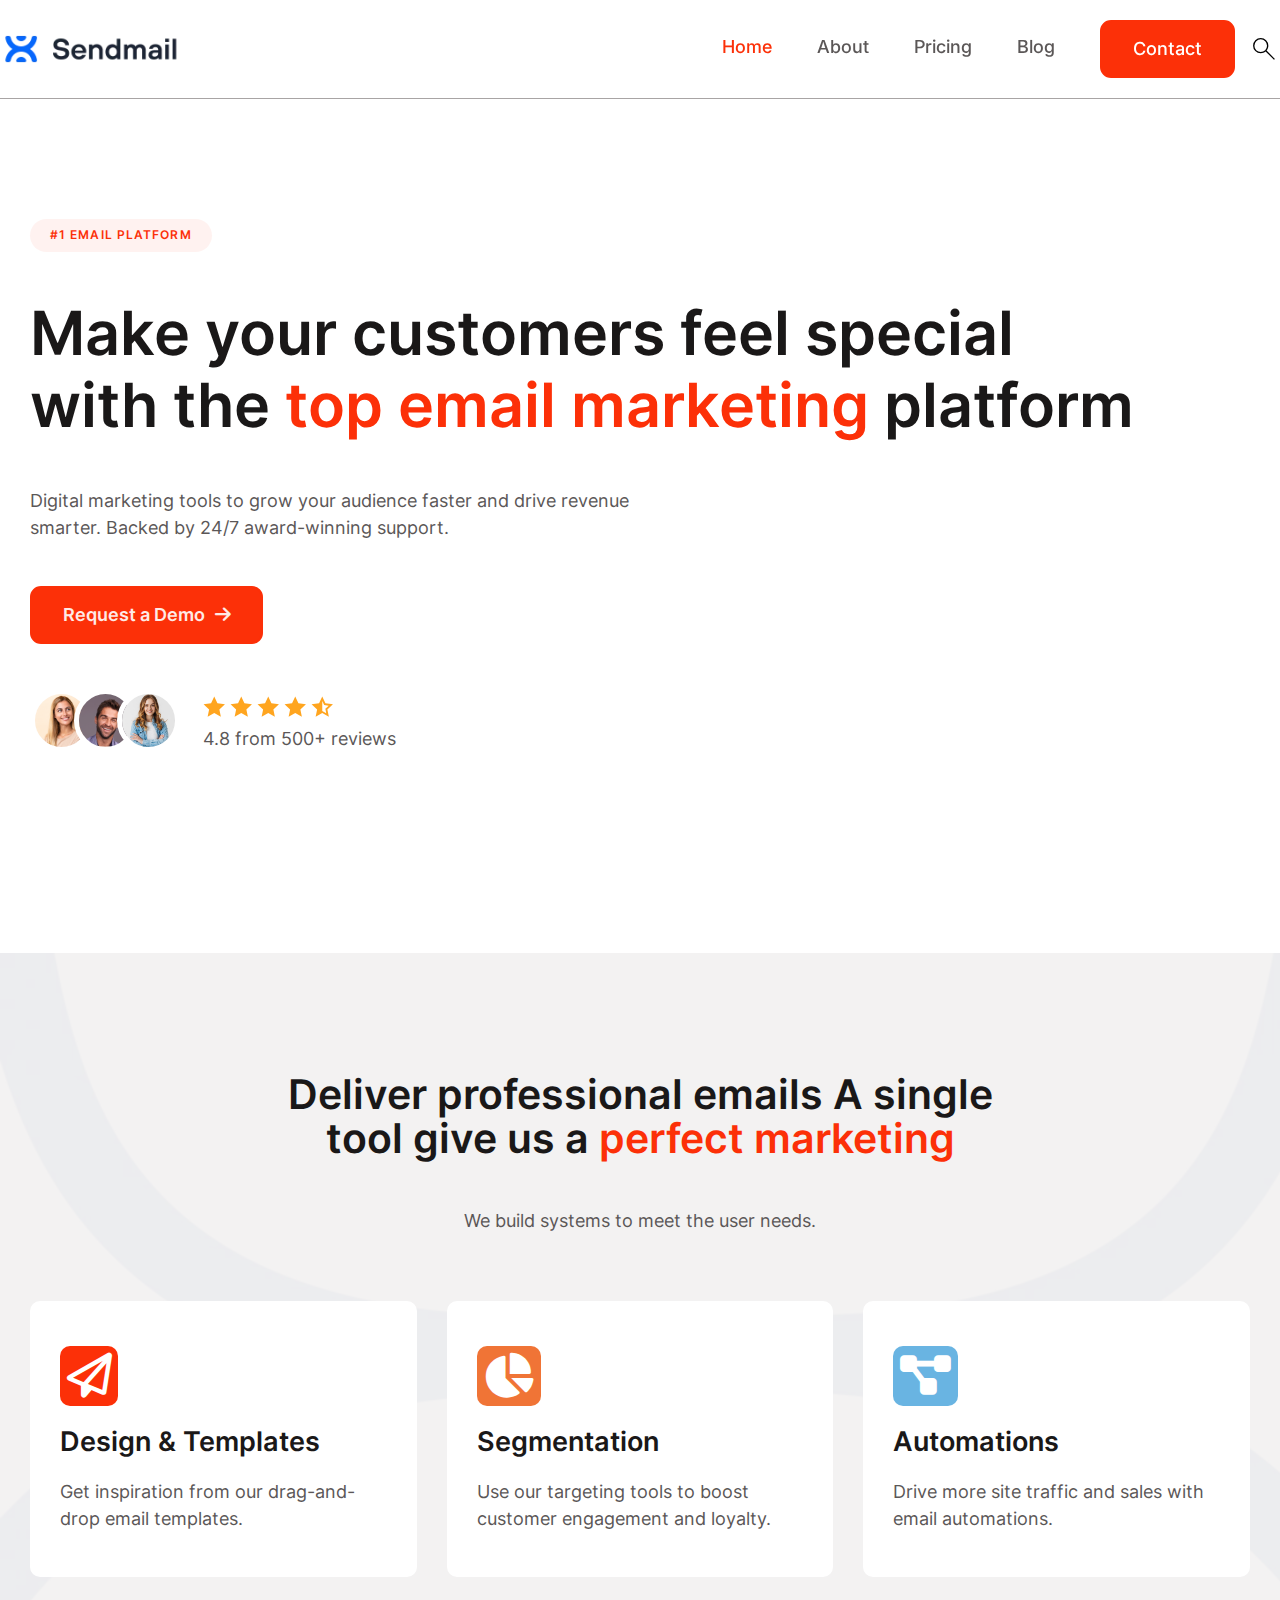
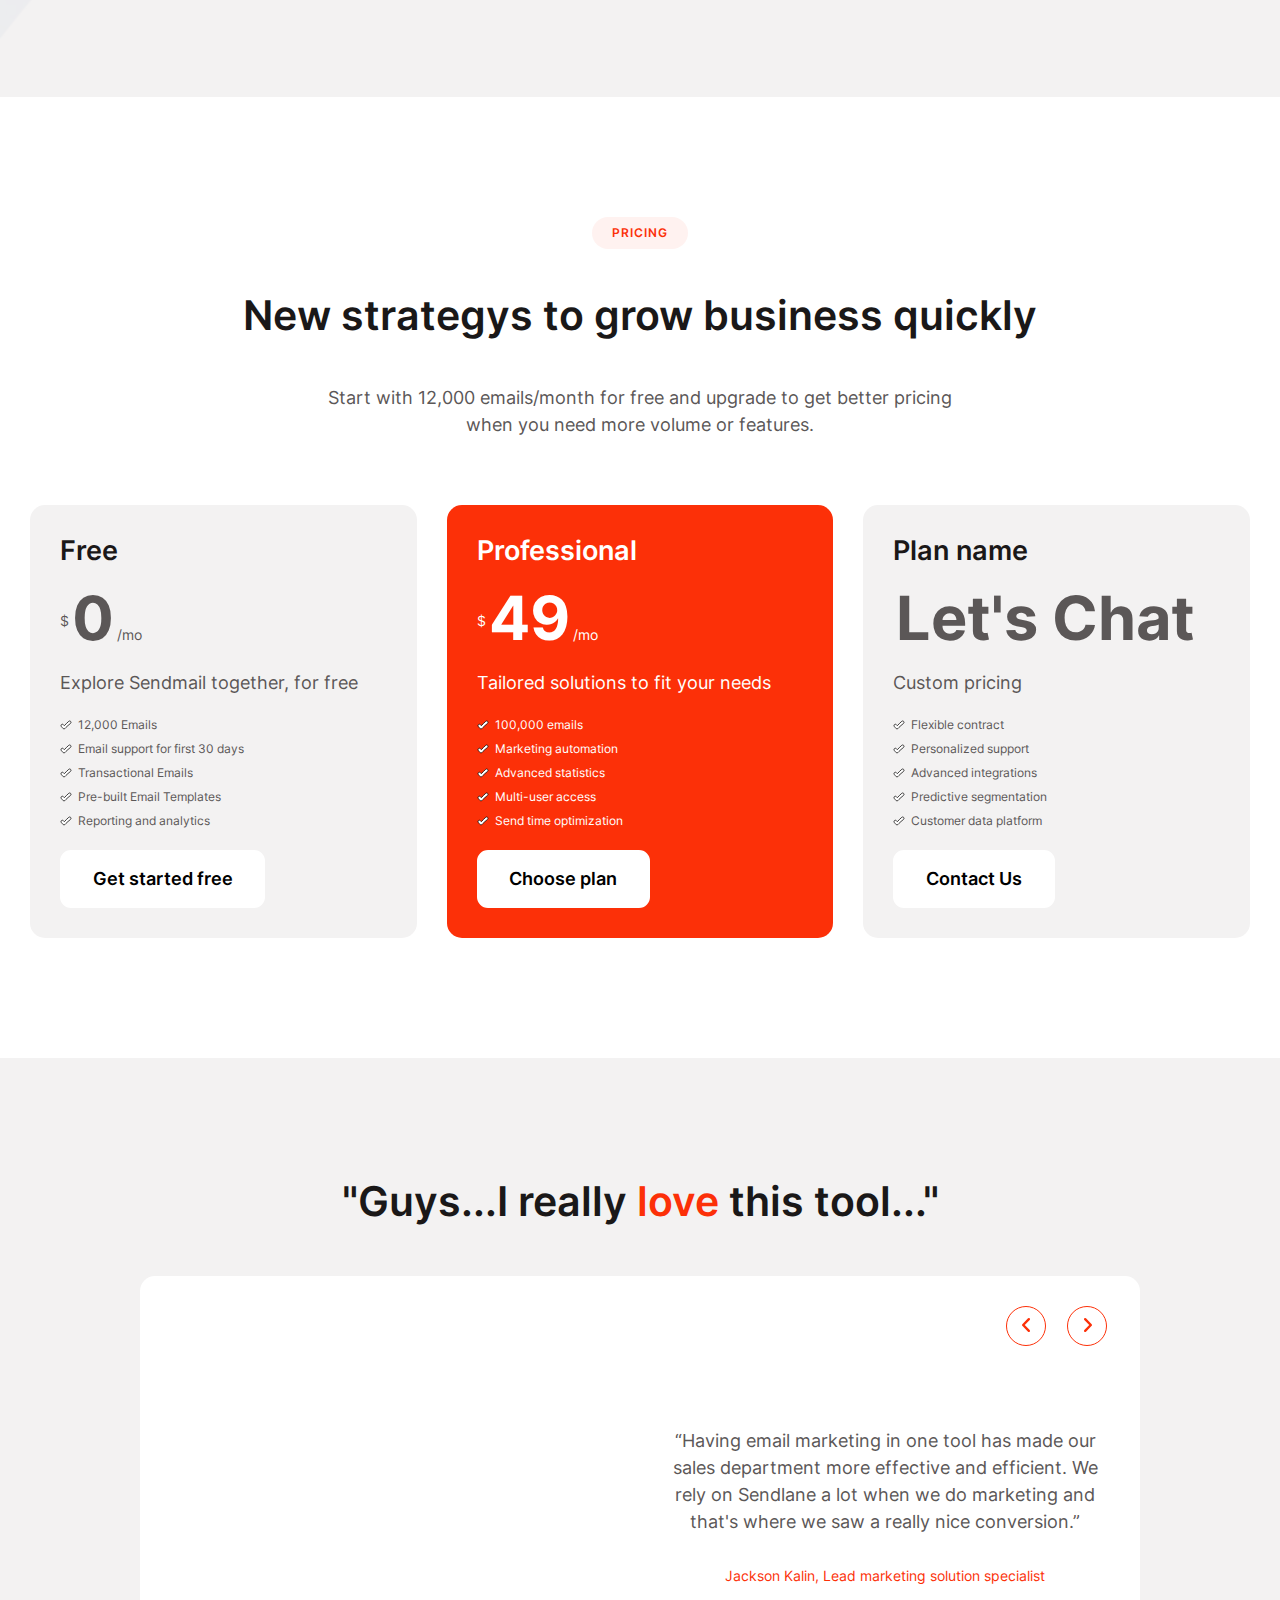
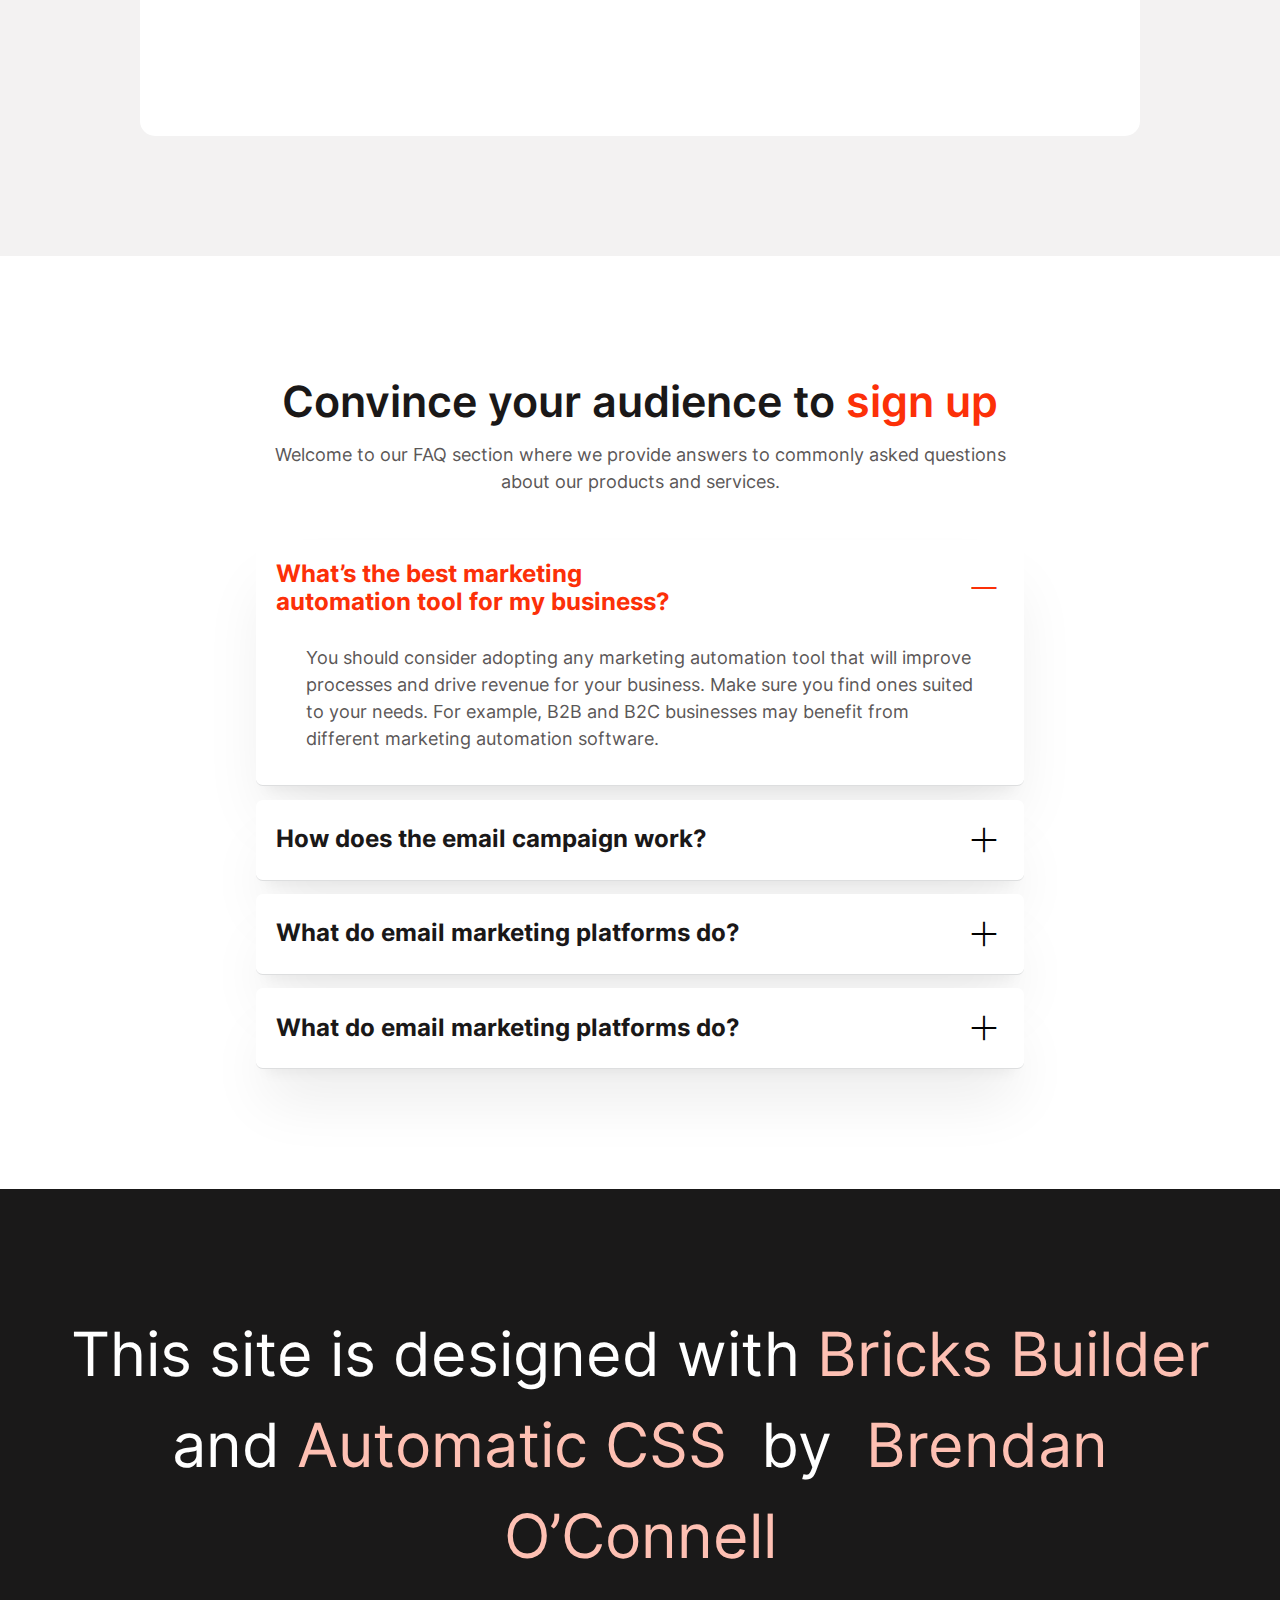
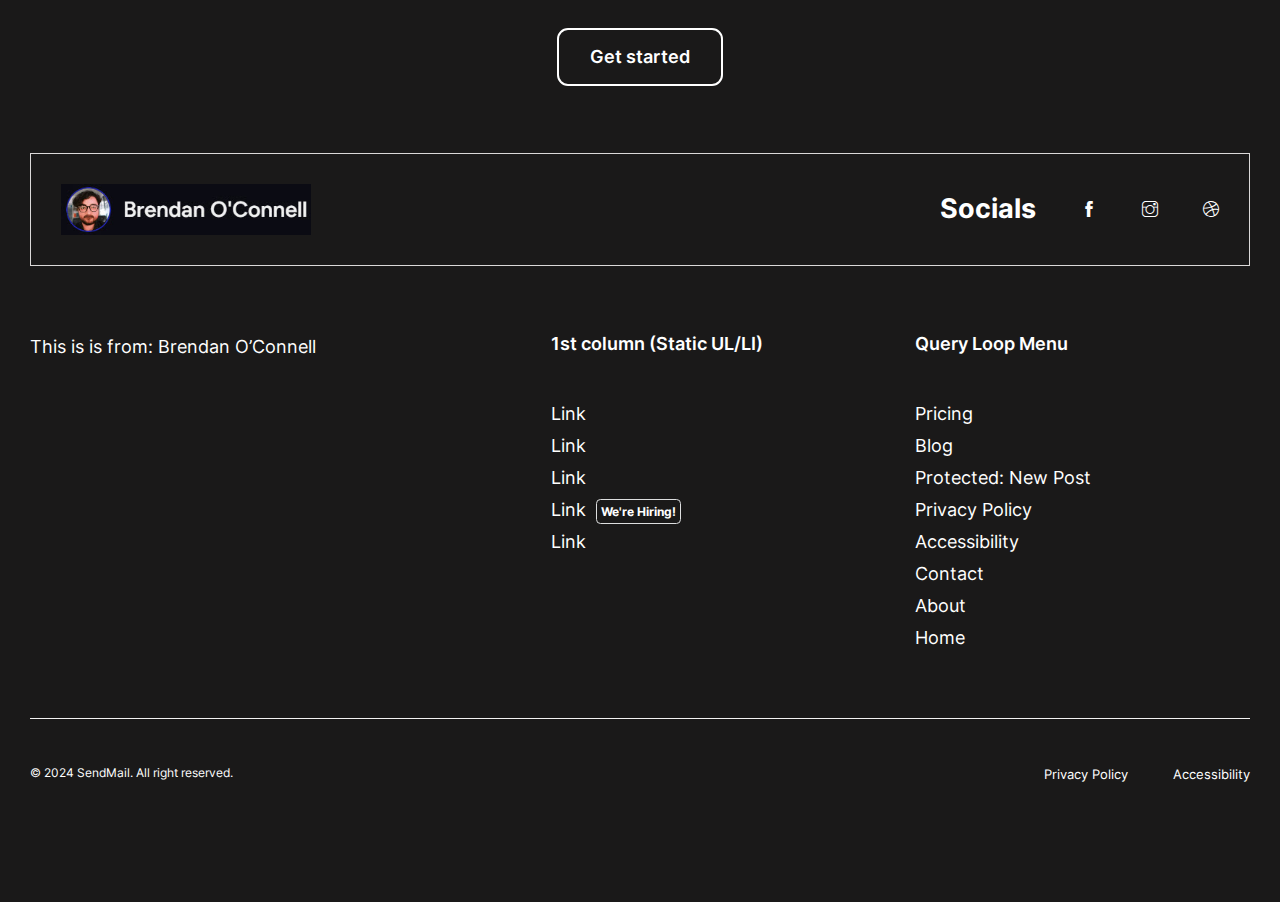
==== commit fa522ed5: "Updated/Added simply-static-1-1721285656" ====
--- a/index.html
+++ b/index.html
@@ -27,10 +27,10 @@
 		background: none !important;
 		padding: 0 !important;
 	}</style>
-<link rel="stylesheet" id="automaticcss-core-css" href="/wp-content/uploads/automatic-css/automatic.css?ver=1718144995" media="all">
-<style id="automaticcss-core-inline-css">/* File: automatic-custom-css.css - Version: 3.0.0-beta-2.2 - Generated: 2024-06-11 15:29:55 */</style>
-<link rel="stylesheet" id="automaticcss-gutenberg-css" href="/wp-content/uploads/automatic-css/automatic-gutenberg.css?ver=1718144996" media="all">
-<link rel="stylesheet" id="automaticcss-gutenberg-color-palette-css" href="/wp-content/uploads/automatic-css/automatic-gutenberg-color-palette.css?ver=1718144998" media="all">
+<link rel="stylesheet" id="automaticcss-core-css" href="/wp-content/uploads/automatic-css/automatic.css?ver=1721285623" media="all">
+<style id="automaticcss-core-inline-css">/* File: automatic-custom-css.css - Version: 3.0.4 - Generated: 2024-07-17 23:53:43 */</style>
+<link rel="stylesheet" id="automaticcss-gutenberg-css" href="/wp-content/uploads/automatic-css/automatic-gutenberg.css?ver=1721285624" media="all">
+<link rel="stylesheet" id="automaticcss-gutenberg-color-palette-css" href="/wp-content/uploads/automatic-css/automatic-gutenberg-color-palette.css?ver=1721285625" media="all">
 <style id="classic-theme-styles-inline-css">/*! This file is auto-generated */
 .wp-block-button__link{color:#fff;background-color:#32373c;border-radius:9999px;box-shadow:none;text-decoration:none;padding:calc(.667em + 2px) calc(1.333em + 2px);font-size:1.125em}.wp-block-file__button{background:#32373c;color:#fff;text-decoration:none}</style>
 <link rel="stylesheet" id="bricks-frontend-css" href="/wp-content/themes/bricks/assets/css/frontend.min.css?ver=1715618964" media="all">
@@ -39,9 +39,9 @@
 <link rel="stylesheet" id="bricks-child-css" href="/wp-content/themes/bricks-child/style.css?ver=1709125742" media="all">
 <link rel="stylesheet" id="bricks-font-awesome-6-css" href="/wp-content/themes/bricks/assets/css/libs/font-awesome-6.min.css?ver=1715618964" media="all">
 <link rel="stylesheet" id="bricks-themify-icons-css" href="/wp-content/themes/bricks/assets/css/libs/themify-icons.min.css?ver=1715618964" media="all">
-<link rel="stylesheet" id="automaticcss-bricks-css" href="/wp-content/uploads/automatic-css/automatic-bricks.css?ver=1718144996" media="all">
-<link rel="stylesheet" id="color-scheme-switcher-frontend-css" href="/wp-content/plugins/automaticcss-plugin/classes/Features/Color_Scheme_Switcher/css/frontend.css?ver=1716417782" media="all">
-<link rel="stylesheet" id="automaticcss-frames-css" href="/wp-content/uploads/automatic-css/automatic-frames.css?ver=1718144998" media="all">
+<link rel="stylesheet" id="automaticcss-bricks-css" href="/wp-content/uploads/automatic-css/automatic-bricks.css?ver=1721285624" media="all">
+<link rel="stylesheet" id="color-scheme-switcher-frontend-css" href="/wp-content/plugins/automaticcss-plugin/classes/Features/Color_Scheme_Switcher/css/frontend.css?ver=1721285527" media="all">
+<link rel="stylesheet" id="automaticcss-frames-css" href="/wp-content/uploads/automatic-css/automatic-frames.css?ver=1721285625" media="all">
 <style id="bricks-frontend-inline-inline-css">html {scroll-behavior: smooth}
 /* GLOBAL VARIABLES CSS */
 :root {}
@@ -743,7 +743,7 @@
 						#brx-header.sticky.scrolling > .brxe-div {background-color: var(--white-trans-90)}</style>
 <link rel="stylesheet" id="bricks-google-fonts-css" href="https://fonts.googleapis.com/css2?family=Inter:wght@100;200;300;400;500;600;700;800;900&#038;display=swap" media="all">
 <script id="color-scheme-switcher-frontend-js-extra">var acss = {"color_mode":"light","enable_client_color_preference":"false"};</script>
-<script src="/wp-content/plugins/automaticcss-plugin/classes/Features/Color_Scheme_Switcher/js/frontend.min.js?ver=1716417782" id="color-scheme-switcher-frontend-js"></script>
+<script src="/wp-content/plugins/automaticcss-plugin/classes/Features/Color_Scheme_Switcher/js/frontend.min.js?ver=1721285527" id="color-scheme-switcher-frontend-js"></script>
 <link rel="https://api.w.org/" href="/wp-json/">
 <link rel="alternate" type="application/json" href="/wp-json/wp/v2/pages/17">
 <link rel="EditURI" type="application/rsd+xml" title="RSD" href="/xmlrpc.php?rsd">
@@ -770,6 +770,7 @@
 <nav class="bricks-nav-menu-wrapper tablet_portrait"><ul id="menu-primary-menu" class="bricks-nav-menu">
 <li id="menu-item-47" class="menu-item menu-item-type-post_type menu-item-object-page menu-item-home current-menu-item page_item page-item-17 current_page_item menu-item-47 bricks-menu-item"><a href="/" aria-current="page">Home</a></li>
 <li id="menu-item-49" class="menu-item menu-item-type-post_type menu-item-object-page menu-item-49 bricks-menu-item"><a href="/about/">About</a></li>
+<li id="menu-item-448" class="menu-item menu-item-type-post_type menu-item-object-page menu-item-448 bricks-menu-item"><a href="/pricing/">Pricing</a></li>
 <li id="menu-item-165" class="menu-item menu-item-type-post_type menu-item-object-page menu-item-165 bricks-menu-item"><a href="/blog/">Blog</a></li>
 <li id="menu-item-50" class="menu-item menu-item-type-post_type menu-item-object-page menu-item-50 bricks-menu-item"><a href="/contact/">Contact</a></li>
 </ul></nav>			<button class="bricks-mobile-menu-toggle" aria-haspopup="true" aria-label="Mobile menu" aria-expanded="false">
@@ -780,6 +781,7 @@
 			<nav class="bricks-mobile-menu-wrapper left"><ul id="menu-primary-menu-1" class="bricks-mobile-menu">
 <li class="menu-item menu-item-type-post_type menu-item-object-page menu-item-home current-menu-item page_item page-item-17 current_page_item menu-item-47 bricks-menu-item"><a href="/" aria-current="page">Home</a></li>
 <li class="menu-item menu-item-type-post_type menu-item-object-page menu-item-49 bricks-menu-item"><a href="/about/">About</a></li>
+<li class="menu-item menu-item-type-post_type menu-item-object-page menu-item-448 bricks-menu-item"><a href="/pricing/">Pricing</a></li>
 <li class="menu-item menu-item-type-post_type menu-item-object-page menu-item-165 bricks-menu-item"><a href="/blog/">Blog</a></li>
 <li class="menu-item menu-item-type-post_type menu-item-object-page menu-item-50 bricks-menu-item"><a href="/contact/">Contact</a></li>
 </ul></nav><div class="bricks-mobile-menu-overlay"></div>
@@ -799,9 +801,9 @@
 			</div>
 </div>
 </div></div></header><main id="brx-content"><section id="brxe-f2a2ef" class="brxe-section fr-hero-bravo fr-hero bricks-lazy-hidden"><div id="brxe-4c3ac5" class="brxe-container fr-hero-bravo__content-wrapper bricks-lazy-hidden">
-<h1 id="brxe-d57b7f" class="brxe-heading fr-hero-bravo__heading" data-interactions="[{&quot;id&quot;:&quot;mkxpfv&quot;,&quot;trigger&quot;:&quot;enterView&quot;,&quot;action&quot;:&quot;startAnimation&quot;,&quot;animationType&quot;:&quot;fadeIn&quot;,&quot;animationDuration&quot;:&quot;1.2s&quot;}]" data-interaction-id="9a77fc" data-interaction-hidden-on-load="1">Make your customers feel special with the <span style="color: var(--primary)">top email marketing</span> platform</h1>
-<p id="brxe-6d8227" class="brxe-text-basic fr-hero-bravo__lede fr-lede" data-interactions="[{&quot;id&quot;:&quot;rsiohn&quot;,&quot;trigger&quot;:&quot;enterView&quot;,&quot;action&quot;:&quot;startAnimation&quot;,&quot;animationType&quot;:&quot;fadeIn&quot;,&quot;animationDuration&quot;:&quot;1.2s&quot;},{&quot;id&quot;:&quot;jovnin&quot;,&quot;trigger&quot;:&quot;enterView&quot;,&quot;action&quot;:&quot;startAnimation&quot;,&quot;animationType&quot;:&quot;fadeIn&quot;,&quot;animationDuration&quot;:&quot;1.4s&quot;}]" data-interaction-id="f413ee" data-interaction-hidden-on-load="1">Digital marketing tools to grow your audience faster and drive revenue smarter. Backed by 24/7 award-winning support.</p>
-<div id="brxe-bde15b" class="brxe-block fr-cta-links-alpha bricks-lazy-hidden" data-interactions="[{&quot;id&quot;:&quot;gjfhzw&quot;,&quot;trigger&quot;:&quot;enterView&quot;,&quot;action&quot;:&quot;startAnimation&quot;,&quot;animationType&quot;:&quot;fadeIn&quot;,&quot;animationDuration&quot;:&quot;2s&quot;,&quot;animationDelay&quot;:&quot;0.3s&quot;}]" data-interaction-id="142057" data-interaction-hidden-on-load="1">
+<h1 id="brxe-d57b7f" class="brxe-heading fr-hero-bravo__heading" data-interactions="[{&quot;id&quot;:&quot;mkxpfv&quot;,&quot;trigger&quot;:&quot;enterView&quot;,&quot;action&quot;:&quot;startAnimation&quot;,&quot;animationType&quot;:&quot;fadeIn&quot;,&quot;animationDuration&quot;:&quot;1.2s&quot;}]" data-interaction-id="84fbf1" data-interaction-hidden-on-load="1">Make your customers feel special with the <span style="color: var(--primary)">top email marketing</span> platform</h1>
+<p id="brxe-6d8227" class="brxe-text-basic fr-hero-bravo__lede fr-lede" data-interactions="[{&quot;id&quot;:&quot;rsiohn&quot;,&quot;trigger&quot;:&quot;enterView&quot;,&quot;action&quot;:&quot;startAnimation&quot;,&quot;animationType&quot;:&quot;fadeIn&quot;,&quot;animationDuration&quot;:&quot;1.2s&quot;},{&quot;id&quot;:&quot;jovnin&quot;,&quot;trigger&quot;:&quot;enterView&quot;,&quot;action&quot;:&quot;startAnimation&quot;,&quot;animationType&quot;:&quot;fadeIn&quot;,&quot;animationDuration&quot;:&quot;1.4s&quot;}]" data-interaction-id="2b2cef" data-interaction-hidden-on-load="1">Digital marketing tools to grow your audience faster and drive revenue smarter. Backed by 24/7 award-winning support.</p>
+<div id="brxe-bde15b" class="brxe-block fr-cta-links-alpha bricks-lazy-hidden" data-interactions="[{&quot;id&quot;:&quot;gjfhzw&quot;,&quot;trigger&quot;:&quot;enterView&quot;,&quot;action&quot;:&quot;startAnimation&quot;,&quot;animationType&quot;:&quot;fadeIn&quot;,&quot;animationDuration&quot;:&quot;2s&quot;,&quot;animationDelay&quot;:&quot;0.3s&quot;}]" data-interaction-id="e02089" data-interaction-hidden-on-load="1">
 <span id="brxe-b67756" class="brxe-button btn--primary bricks-button bricks-background-primary">Request a Demo<i class="fas fa-arrow-right"></i></span><div id="brxe-1ff817" class="brxe-block bricks-lazy-hidden">
 <div id="brxe-eb2efe" class="brxe-div fr-avatar-group-alpha bricks-lazy-hidden">
 <div id="brxe-e12d22" class="brxe-div fr-avatar-group-alpha__avatar-wrapper bricks-lazy-hidden"><figure id="brxe-da16df" class="brxe-image fr-avatar-group-alpha__avatar tag"><img width="150" height="150" src="data:image/svg+xml,%3Csvg%20xmlns=&#039;http://www.w3.org/2000/svg&#039;%20viewBox=&#039;0%200%20150%20150&#039;%3E%3C/svg%3E" class="css-filter size-full bricks-lazy-hidden" alt="" decoding="async" data-src="/wp-content/uploads/2024/05/app-25-by-4.png" data-type="string"></figure></div>
@@ -1123,7 +1125,7 @@
 
 /* BREAKPOINT: Desktop (BASE) */
 .accordion-5-body__content.brxe-text {padding-top: clamp(1.0666666667rem, calc(0.2777777778vw + 0.9777777778rem), 1.3333333333rem); padding-right: var(--section-padding-x); padding-bottom: clamp(1.0666666667rem, calc(0.2777777778vw + 0.9777777778rem), 1.3333333333rem); padding-left: var(--section-padding-x)}</style>
-<script id="bricks-scripts-js-extra">var bricksData = {"debug":"","locale":"en_US","ajaxUrl":"\/wp-admin\/admin-ajax.php","restApiUrl":"\/wp-json\/bricks\/v1\/","nonce":"e90c0c4e4e","formNonce":"85c3cf8837","wpRestNonce":"7c7badc536","postId":"17","recaptchaIds":[],"animatedTypingInstances":[],"videoInstances":[],"splideInstances":[],"tocbotInstances":[],"swiperInstances":[],"queryLoopInstances":[],"interactions":[],"filterInstances":[],"isotopeInstances":[],"mapStyles":{"ultraLightWithLabels":{"label":"Ultra light with labels","style":"[ { \"featureType\": \"water\", \"elementType\": \"geometry\", \"stylers\": [ { \"color\": \"#e9e9e9\" }, { \"lightness\": 17 } ] }, { \"featureType\": \"landscape\", \"elementType\": \"geometry\", \"stylers\": [ { \"color\": \"#f5f5f5\" }, { \"lightness\": 20 } ] }, { \"featureType\": \"road.highway\", \"elementType\": \"geometry.fill\", \"stylers\": [ { \"color\": \"#ffffff\" }, { \"lightness\": 17 } ] }, { \"featureType\": \"road.highway\", \"elementType\": \"geometry.stroke\", \"stylers\": [ { \"color\": \"#ffffff\" }, { \"lightness\": 29 }, { \"weight\": 0.2 } ] }, { \"featureType\": \"road.arterial\", \"elementType\": \"geometry\", \"stylers\": [ { \"color\": \"#ffffff\" }, { \"lightness\": 18 } ] }, { \"featureType\": \"road.local\", \"elementType\": \"geometry\", \"stylers\": [ { \"color\": \"#ffffff\" }, { \"lightness\": 16 } ] }, { \"featureType\": \"poi\", \"elementType\": \"geometry\", \"stylers\": [ { \"color\": \"#f5f5f5\" }, { \"lightness\": 21 } ] }, { \"featureType\": \"poi.park\", \"elementType\": \"geometry\", \"stylers\": [ { \"color\": \"#dedede\" }, { \"lightness\": 21 } ] }, { \"elementType\": \"labels.text.stroke\", \"stylers\": [ { \"visibility\": \"on\" }, { \"color\": \"#ffffff\" }, { \"lightness\": 16 } ] }, { \"elementType\": \"labels.text.fill\", \"stylers\": [ { \"saturation\": 36 }, { \"color\": \"#333333\" }, { \"lightness\": 40 } ] }, { \"elementType\": \"labels.icon\", \"stylers\": [ { \"visibility\": \"off\" } ] }, { \"featureType\": \"transit\", \"elementType\": \"geometry\", \"stylers\": [ { \"color\": \"#f2f2f2\" }, { \"lightness\": 19 } ] }, { \"featureType\": \"administrative\", \"elementType\": \"geometry.fill\", \"stylers\": [ { \"color\": \"#fefefe\" }, { \"lightness\": 20 } ] }, { \"featureType\": \"administrative\", \"elementType\": \"geometry.stroke\", \"stylers\": [ { \"color\": \"#fefefe\" }, { \"lightness\": 17 }, { \"weight\": 1.2 } ] } ]"},"blueWater":{"label":"Blue water","style":"[ { \"featureType\": \"administrative\", \"elementType\": \"labels.text.fill\", \"stylers\": [ { \"color\": \"#444444\" } ] }, { \"featureType\": \"landscape\", \"elementType\": \"all\", \"stylers\": [ { \"color\": \"#f2f2f2\" } ] }, { \"featureType\": \"poi\", \"elementType\": \"all\", \"stylers\": [ { \"visibility\": \"off\" } ] }, { \"featureType\": \"road\", \"elementType\": \"all\", \"stylers\": [ { \"saturation\": -100 }, { \"lightness\": 45 } ] }, { \"featureType\": \"road.highway\", \"elementType\": \"all\", \"stylers\": [ { \"visibility\": \"simplified\" } ] }, { \"featureType\": \"road.arterial\", \"elementType\": \"labels.icon\", \"stylers\": [ { \"visibility\": \"off\" } ] }, { \"featureType\": \"transit\", \"elementType\": \"all\", \"stylers\": [ { \"visibility\": \"off\" } ] }, { \"featureType\": \"water\", \"elementType\": \"all\", \"stylers\": [ { \"color\": \"#46bcec\" }, { \"visibility\": \"on\" } ] } ]"},"lightDream":{"label":"Light dream","style":"[ { \"featureType\": \"landscape\", \"stylers\": [ { \"hue\": \"#FFBB00\" }, { \"saturation\": 43.400000000000006 }, { \"lightness\": 37.599999999999994 }, { \"gamma\": 1 } ] }, { \"featureType\": \"road.highway\", \"stylers\": [ { \"hue\": \"#FFC200\" }, { \"saturation\": -61.8 }, { \"lightness\": 45.599999999999994 }, { \"gamma\": 1 } ] }, { \"featureType\": \"road.arterial\", \"stylers\": [ { \"hue\": \"#FF0300\" }, { \"saturation\": -100 }, { \"lightness\": 51.19999999999999 }, { \"gamma\": 1 } ] }, { \"featureType\": \"road.local\", \"stylers\": [ { \"hue\": \"#FF0300\" }, { \"saturation\": -100 }, { \"lightness\": 52 }, { \"gamma\": 1 } ] }, { \"featureType\": \"water\", \"stylers\": [ { \"hue\": \"#0078FF\" }, { \"saturation\": -13.200000000000003 }, { \"lightness\": 2.4000000000000057 }, { \"gamma\": 1 } ] }, { \"featureType\": \"poi\", \"stylers\": [ { \"hue\": \"#00FF6A\" }, { \"saturation\": -1.0989010989011234 }, { \"lightness\": 11.200000000000017 }, { \"gamma\": 1 } ] } ]"},"blueEssence":{"label":"Blue essence","style":"[ { \"featureType\": \"landscape.natural\", \"elementType\": \"geometry.fill\", \"stylers\": [ { \"visibility\": \"on\" }, { \"color\": \"#e0efef\" } ] }, { \"featureType\": \"poi\", \"elementType\": \"geometry.fill\", \"stylers\": [ { \"visibility\": \"on\" }, { \"hue\": \"#1900ff\" }, { \"color\": \"#c0e8e8\" } ] }, { \"featureType\": \"road\", \"elementType\": \"geometry\", \"stylers\": [ { \"lightness\": 100 }, { \"visibility\": \"simplified\" } ] }, { \"featureType\": \"road\", \"elementType\": \"labels\", \"stylers\": [ { \"visibility\": \"off\" } ] }, { \"featureType\": \"transit.line\", \"elementType\": \"geometry\", \"stylers\": [ { \"visibility\": \"on\" }, { \"lightness\": 700 } ] }, { \"featureType\": \"water\", \"elementType\": \"all\", \"stylers\": [ { \"color\": \"#7dcdcd\" } ] } ]"},"appleMapsesque":{"label":"Apple maps-esque","style":"[ { \"featureType\": \"landscape.man_made\", \"elementType\": \"geometry\", \"stylers\": [ { \"color\": \"#f7f1df\" } ] }, { \"featureType\": \"landscape.natural\", \"elementType\": \"geometry\", \"stylers\": [ { \"color\": \"#d0e3b4\" } ] }, { \"featureType\": \"landscape.natural.terrain\", \"elementType\": \"geometry\", \"stylers\": [ { \"visibility\": \"off\" } ] }, { \"featureType\": \"poi\", \"elementType\": \"labels\", \"stylers\": [ { \"visibility\": \"off\" } ] }, { \"featureType\": \"poi.business\", \"elementType\": \"all\", \"stylers\": [ { \"visibility\": \"off\" } ] }, { \"featureType\": \"poi.medical\", \"elementType\": \"geometry\", \"stylers\": [ { \"color\": \"#fbd3da\" } ] }, { \"featureType\": \"poi.park\", \"elementType\": \"geometry\", \"stylers\": [ { \"color\": \"#bde6ab\" } ] }, { \"featureType\": \"road\", \"elementType\": \"geometry.stroke\", \"stylers\": [ { \"visibility\": \"off\" } ] }, { \"featureType\": \"road\", \"elementType\": \"labels\", \"stylers\": [ { \"visibility\": \"off\" } ] }, { \"featureType\": \"road.highway\", \"elementType\": \"geometry.fill\", \"stylers\": [ { \"color\": \"#ffe15f\" } ] }, { \"featureType\": \"road.highway\", \"elementType\": \"geometry.stroke\", \"stylers\": [ { \"color\": \"#efd151\" } ] }, { \"featureType\": \"road.arterial\", \"elementType\": \"geometry.fill\", \"stylers\": [ { \"color\": \"#ffffff\" } ] }, { \"featureType\": \"road.local\", \"elementType\": \"geometry.fill\", \"stylers\": [ { \"color\": \"black\" } ] }, { \"featureType\": \"transit.station.airport\", \"elementType\": \"geometry.fill\", \"stylers\": [ { \"color\": \"#cfb2db\" } ] }, { \"featureType\": \"water\", \"elementType\": \"geometry\", \"stylers\": [ { \"color\": \"#a2daf2\" } ] } ]"},"paleDawn":{"label":"Pale dawn","style":"[ { \"featureType\": \"administrative\", \"elementType\": \"all\", \"stylers\": [ { \"visibility\": \"on\" }, { \"lightness\": 33 } ] }, { \"featureType\": \"landscape\", \"elementType\": \"all\", \"stylers\": [ { \"color\": \"#f2e5d4\" } ] }, { \"featureType\": \"poi.park\", \"elementType\": \"geometry\", \"stylers\": [ { \"color\": \"#c5dac6\" } ] }, { \"featureType\": \"poi.park\", \"elementType\": \"labels\", \"stylers\": [ { \"visibility\": \"on\" }, { \"lightness\": 20 } ] }, { \"featureType\": \"road\", \"elementType\": \"all\", \"stylers\": [ { \"lightness\": 20 } ] }, { \"featureType\": \"road.highway\", \"elementType\": \"geometry\", \"stylers\": [ { \"color\": \"#c5c6c6\" } ] }, { \"featureType\": \"road.arterial\", \"elementType\": \"geometry\", \"stylers\": [ { \"color\": \"#e4d7c6\" } ] }, { \"featureType\": \"road.local\", \"elementType\": \"geometry\", \"stylers\": [ { \"color\": \"#fbfaf7\" } ] }, { \"featureType\": \"water\", \"elementType\": \"all\", \"stylers\": [ { \"visibility\": \"on\" }, { \"color\": \"#acbcc9\" } ] } ]"},"neutralBlue":{"label":"Neutral blue","style":"[ { \"featureType\": \"water\", \"elementType\": \"geometry\", \"stylers\": [ { \"color\": \"#193341\" } ] }, { \"featureType\": \"landscape\", \"elementType\": \"geometry\", \"stylers\": [ { \"color\": \"#2c5a71\" } ] }, { \"featureType\": \"road\", \"elementType\": \"geometry\", \"stylers\": [ { \"color\": \"#29768a\" }, { \"lightness\": -37 } ] }, { \"featureType\": \"poi\", \"elementType\": \"geometry\", \"stylers\": [ { \"color\": \"#406d80\" } ] }, { \"featureType\": \"transit\", \"elementType\": \"geometry\", \"stylers\": [ { \"color\": \"#406d80\" } ] }, { \"elementType\": \"labels.text.stroke\", \"stylers\": [ { \"visibility\": \"on\" }, { \"color\": \"#3e606f\" }, { \"weight\": 2 }, { \"gamma\": 0.84 } ] }, { \"elementType\": \"labels.text.fill\", \"stylers\": [ { \"color\": \"#ffffff\" } ] }, { \"featureType\": \"administrative\", \"elementType\": \"geometry\", \"stylers\": [ { \"weight\": 0.6 }, { \"color\": \"#1a3541\" } ] }, { \"elementType\": \"labels.icon\", \"stylers\": [ { \"visibility\": \"off\" } ] }, { \"featureType\": \"poi.park\", \"elementType\": \"geometry\", \"stylers\": [ { \"color\": \"#2c5a71\" } ] } ]"},"avocadoWorld":{"label":"Avocado world","style":"[ { \"featureType\": \"water\", \"elementType\": \"geometry\", \"stylers\": [ { \"visibility\": \"on\" }, { \"color\": \"#aee2e0\" } ] }, { \"featureType\": \"landscape\", \"elementType\": \"geometry.fill\", \"stylers\": [ { \"color\": \"#abce83\" } ] }, { \"featureType\": \"poi\", \"elementType\": \"geometry.fill\", \"stylers\": [ { \"color\": \"#769E72\" } ] }, { \"featureType\": \"poi\", \"elementType\": \"labels.text.fill\", \"stylers\": [ { \"color\": \"#7B8758\" } ] }, { \"featureType\": \"poi\", \"elementType\": \"labels.text.stroke\", \"stylers\": [ { \"color\": \"#EBF4A4\" } ] }, { \"featureType\": \"poi.park\", \"elementType\": \"geometry\", \"stylers\": [ { \"visibility\": \"simplified\" }, { \"color\": \"#8dab68\" } ] }, { \"featureType\": \"road\", \"elementType\": \"geometry.fill\", \"stylers\": [ { \"visibility\": \"simplified\" } ] }, { \"featureType\": \"road\", \"elementType\": \"labels.text.fill\", \"stylers\": [ { \"color\": \"#5B5B3F\" } ] }, { \"featureType\": \"road\", \"elementType\": \"labels.text.stroke\", \"stylers\": [ { \"color\": \"#ABCE83\" } ] }, { \"featureType\": \"road\", \"elementType\": \"labels.icon\", \"stylers\": [ { \"visibility\": \"off\" } ] }, { \"featureType\": \"road.local\", \"elementType\": \"geometry\", \"stylers\": [ { \"color\": \"#A4C67D\" } ] }, { \"featureType\": \"road.arterial\", \"elementType\": \"geometry\", \"stylers\": [ { \"color\": \"#9BBF72\" } ] }, { \"featureType\": \"road.highway\", \"elementType\": \"geometry\", \"stylers\": [ { \"color\": \"#EBF4A4\" } ] }, { \"featureType\": \"transit\", \"stylers\": [ { \"visibility\": \"off\" } ] }, { \"featureType\": \"administrative\", \"elementType\": \"geometry.stroke\", \"stylers\": [ { \"visibility\": \"on\" }, { \"color\": \"#87ae79\" } ] }, { \"featureType\": \"administrative\", \"elementType\": \"geometry.fill\", \"stylers\": [ { \"color\": \"#7f2200\" }, { \"visibility\": \"off\" } ] }, { \"featureType\": \"administrative\", \"elementType\": \"labels.text.stroke\", \"stylers\": [ { \"color\": \"#ffffff\" }, { \"visibility\": \"on\" }, { \"weight\": 4.1 } ] }, { \"featureType\": \"administrative\", \"elementType\": \"labels.text.fill\", \"stylers\": [ { \"color\": \"#495421\" } ] }, { \"featureType\": \"administrative.neighborhood\", \"elementType\": \"labels\", \"stylers\": [ { \"visibility\": \"off\" } ] } ]"},"gowalla":{"label":"Gowalla","style":"[ { \"featureType\": \"administrative.land_parcel\", \"elementType\": \"all\", \"stylers\": [ { \"visibility\": \"off\" } ] }, { \"featureType\": \"landscape.man_made\", \"elementType\": \"all\", \"stylers\": [ { \"visibility\": \"off\" } ] }, { \"featureType\": \"poi\", \"elementType\": \"labels\", \"stylers\": [ { \"visibility\": \"off\" } ] }, { \"featureType\": \"road\", \"elementType\": \"labels\", \"stylers\": [ { \"visibility\": \"simplified\" }, { \"lightness\": 20 } ] }, { \"featureType\": \"road.highway\", \"elementType\": \"geometry\", \"stylers\": [ { \"hue\": \"#f49935\" } ] }, { \"featureType\": \"road.highway\", \"elementType\": \"labels\", \"stylers\": [ { \"visibility\": \"simplified\" } ] }, { \"featureType\": \"road.arterial\", \"elementType\": \"geometry\", \"stylers\": [ { \"hue\": \"#fad959\" } ] }, { \"featureType\": \"road.arterial\", \"elementType\": \"labels\", \"stylers\": [ { \"visibility\": \"off\" } ] }, { \"featureType\": \"road.local\", \"elementType\": \"geometry\", \"stylers\": [ { \"visibility\": \"simplified\" } ] }, { \"featureType\": \"road.local\", \"elementType\": \"labels\", \"stylers\": [ { \"visibility\": \"simplified\" } ] }, { \"featureType\": \"transit\", \"elementType\": \"all\", \"stylers\": [ { \"visibility\": \"off\" } ] }, { \"featureType\": \"water\", \"elementType\": \"all\", \"stylers\": [ { \"hue\": \"#a1cdfc\" }, { \"saturation\": 30 }, { \"lightness\": 49 } ] } ]"}},"facebookAppId":"","headerPosition":"top","offsetLazyLoad":"300","baseUrl":"\/","useQueryFilter":"1","pageFilters":[]};</script>
+<script id="bricks-scripts-js-extra">var bricksData = {"debug":"","locale":"en_US","ajaxUrl":"\/wp-admin\/admin-ajax.php","restApiUrl":"\/wp-json\/bricks\/v1\/","nonce":"5a32b0b4d2","formNonce":"a70ba61c8e","wpRestNonce":"ef4f833731","postId":"17","recaptchaIds":[],"animatedTypingInstances":[],"videoInstances":[],"splideInstances":[],"tocbotInstances":[],"swiperInstances":[],"queryLoopInstances":[],"interactions":[],"filterInstances":[],"isotopeInstances":[],"mapStyles":{"ultraLightWithLabels":{"label":"Ultra light with labels","style":"[ { \"featureType\": \"water\", \"elementType\": \"geometry\", \"stylers\": [ { \"color\": \"#e9e9e9\" }, { \"lightness\": 17 } ] }, { \"featureType\": \"landscape\", \"elementType\": \"geometry\", \"stylers\": [ { \"color\": \"#f5f5f5\" }, { \"lightness\": 20 } ] }, { \"featureType\": \"road.highway\", \"elementType\": \"geometry.fill\", \"stylers\": [ { \"color\": \"#ffffff\" }, { \"lightness\": 17 } ] }, { \"featureType\": \"road.highway\", \"elementType\": \"geometry.stroke\", \"stylers\": [ { \"color\": \"#ffffff\" }, { \"lightness\": 29 }, { \"weight\": 0.2 } ] }, { \"featureType\": \"road.arterial\", \"elementType\": \"geometry\", \"stylers\": [ { \"color\": \"#ffffff\" }, { \"lightness\": 18 } ] }, { \"featureType\": \"road.local\", \"elementType\": \"geometry\", \"stylers\": [ { \"color\": \"#ffffff\" }, { \"lightness\": 16 } ] }, { \"featureType\": \"poi\", \"elementType\": \"geometry\", \"stylers\": [ { \"color\": \"#f5f5f5\" }, { \"lightness\": 21 } ] }, { \"featureType\": \"poi.park\", \"elementType\": \"geometry\", \"stylers\": [ { \"color\": \"#dedede\" }, { \"lightness\": 21 } ] }, { \"elementType\": \"labels.text.stroke\", \"stylers\": [ { \"visibility\": \"on\" }, { \"color\": \"#ffffff\" }, { \"lightness\": 16 } ] }, { \"elementType\": \"labels.text.fill\", \"stylers\": [ { \"saturation\": 36 }, { \"color\": \"#333333\" }, { \"lightness\": 40 } ] }, { \"elementType\": \"labels.icon\", \"stylers\": [ { \"visibility\": \"off\" } ] }, { \"featureType\": \"transit\", \"elementType\": \"geometry\", \"stylers\": [ { \"color\": \"#f2f2f2\" }, { \"lightness\": 19 } ] }, { \"featureType\": \"administrative\", \"elementType\": \"geometry.fill\", \"stylers\": [ { \"color\": \"#fefefe\" }, { \"lightness\": 20 } ] }, { \"featureType\": \"administrative\", \"elementType\": \"geometry.stroke\", \"stylers\": [ { \"color\": \"#fefefe\" }, { \"lightness\": 17 }, { \"weight\": 1.2 } ] } ]"},"blueWater":{"label":"Blue water","style":"[ { \"featureType\": \"administrative\", \"elementType\": \"labels.text.fill\", \"stylers\": [ { \"color\": \"#444444\" } ] }, { \"featureType\": \"landscape\", \"elementType\": \"all\", \"stylers\": [ { \"color\": \"#f2f2f2\" } ] }, { \"featureType\": \"poi\", \"elementType\": \"all\", \"stylers\": [ { \"visibility\": \"off\" } ] }, { \"featureType\": \"road\", \"elementType\": \"all\", \"stylers\": [ { \"saturation\": -100 }, { \"lightness\": 45 } ] }, { \"featureType\": \"road.highway\", \"elementType\": \"all\", \"stylers\": [ { \"visibility\": \"simplified\" } ] }, { \"featureType\": \"road.arterial\", \"elementType\": \"labels.icon\", \"stylers\": [ { \"visibility\": \"off\" } ] }, { \"featureType\": \"transit\", \"elementType\": \"all\", \"stylers\": [ { \"visibility\": \"off\" } ] }, { \"featureType\": \"water\", \"elementType\": \"all\", \"stylers\": [ { \"color\": \"#46bcec\" }, { \"visibility\": \"on\" } ] } ]"},"lightDream":{"label":"Light dream","style":"[ { \"featureType\": \"landscape\", \"stylers\": [ { \"hue\": \"#FFBB00\" }, { \"saturation\": 43.400000000000006 }, { \"lightness\": 37.599999999999994 }, { \"gamma\": 1 } ] }, { \"featureType\": \"road.highway\", \"stylers\": [ { \"hue\": \"#FFC200\" }, { \"saturation\": -61.8 }, { \"lightness\": 45.599999999999994 }, { \"gamma\": 1 } ] }, { \"featureType\": \"road.arterial\", \"stylers\": [ { \"hue\": \"#FF0300\" }, { \"saturation\": -100 }, { \"lightness\": 51.19999999999999 }, { \"gamma\": 1 } ] }, { \"featureType\": \"road.local\", \"stylers\": [ { \"hue\": \"#FF0300\" }, { \"saturation\": -100 }, { \"lightness\": 52 }, { \"gamma\": 1 } ] }, { \"featureType\": \"water\", \"stylers\": [ { \"hue\": \"#0078FF\" }, { \"saturation\": -13.200000000000003 }, { \"lightness\": 2.4000000000000057 }, { \"gamma\": 1 } ] }, { \"featureType\": \"poi\", \"stylers\": [ { \"hue\": \"#00FF6A\" }, { \"saturation\": -1.0989010989011234 }, { \"lightness\": 11.200000000000017 }, { \"gamma\": 1 } ] } ]"},"blueEssence":{"label":"Blue essence","style":"[ { \"featureType\": \"landscape.natural\", \"elementType\": \"geometry.fill\", \"stylers\": [ { \"visibility\": \"on\" }, { \"color\": \"#e0efef\" } ] }, { \"featureType\": \"poi\", \"elementType\": \"geometry.fill\", \"stylers\": [ { \"visibility\": \"on\" }, { \"hue\": \"#1900ff\" }, { \"color\": \"#c0e8e8\" } ] }, { \"featureType\": \"road\", \"elementType\": \"geometry\", \"stylers\": [ { \"lightness\": 100 }, { \"visibility\": \"simplified\" } ] }, { \"featureType\": \"road\", \"elementType\": \"labels\", \"stylers\": [ { \"visibility\": \"off\" } ] }, { \"featureType\": \"transit.line\", \"elementType\": \"geometry\", \"stylers\": [ { \"visibility\": \"on\" }, { \"lightness\": 700 } ] }, { \"featureType\": \"water\", \"elementType\": \"all\", \"stylers\": [ { \"color\": \"#7dcdcd\" } ] } ]"},"appleMapsesque":{"label":"Apple maps-esque","style":"[ { \"featureType\": \"landscape.man_made\", \"elementType\": \"geometry\", \"stylers\": [ { \"color\": \"#f7f1df\" } ] }, { \"featureType\": \"landscape.natural\", \"elementType\": \"geometry\", \"stylers\": [ { \"color\": \"#d0e3b4\" } ] }, { \"featureType\": \"landscape.natural.terrain\", \"elementType\": \"geometry\", \"stylers\": [ { \"visibility\": \"off\" } ] }, { \"featureType\": \"poi\", \"elementType\": \"labels\", \"stylers\": [ { \"visibility\": \"off\" } ] }, { \"featureType\": \"poi.business\", \"elementType\": \"all\", \"stylers\": [ { \"visibility\": \"off\" } ] }, { \"featureType\": \"poi.medical\", \"elementType\": \"geometry\", \"stylers\": [ { \"color\": \"#fbd3da\" } ] }, { \"featureType\": \"poi.park\", \"elementType\": \"geometry\", \"stylers\": [ { \"color\": \"#bde6ab\" } ] }, { \"featureType\": \"road\", \"elementType\": \"geometry.stroke\", \"stylers\": [ { \"visibility\": \"off\" } ] }, { \"featureType\": \"road\", \"elementType\": \"labels\", \"stylers\": [ { \"visibility\": \"off\" } ] }, { \"featureType\": \"road.highway\", \"elementType\": \"geometry.fill\", \"stylers\": [ { \"color\": \"#ffe15f\" } ] }, { \"featureType\": \"road.highway\", \"elementType\": \"geometry.stroke\", \"stylers\": [ { \"color\": \"#efd151\" } ] }, { \"featureType\": \"road.arterial\", \"elementType\": \"geometry.fill\", \"stylers\": [ { \"color\": \"#ffffff\" } ] }, { \"featureType\": \"road.local\", \"elementType\": \"geometry.fill\", \"stylers\": [ { \"color\": \"black\" } ] }, { \"featureType\": \"transit.station.airport\", \"elementType\": \"geometry.fill\", \"stylers\": [ { \"color\": \"#cfb2db\" } ] }, { \"featureType\": \"water\", \"elementType\": \"geometry\", \"stylers\": [ { \"color\": \"#a2daf2\" } ] } ]"},"paleDawn":{"label":"Pale dawn","style":"[ { \"featureType\": \"administrative\", \"elementType\": \"all\", \"stylers\": [ { \"visibility\": \"on\" }, { \"lightness\": 33 } ] }, { \"featureType\": \"landscape\", \"elementType\": \"all\", \"stylers\": [ { \"color\": \"#f2e5d4\" } ] }, { \"featureType\": \"poi.park\", \"elementType\": \"geometry\", \"stylers\": [ { \"color\": \"#c5dac6\" } ] }, { \"featureType\": \"poi.park\", \"elementType\": \"labels\", \"stylers\": [ { \"visibility\": \"on\" }, { \"lightness\": 20 } ] }, { \"featureType\": \"road\", \"elementType\": \"all\", \"stylers\": [ { \"lightness\": 20 } ] }, { \"featureType\": \"road.highway\", \"elementType\": \"geometry\", \"stylers\": [ { \"color\": \"#c5c6c6\" } ] }, { \"featureType\": \"road.arterial\", \"elementType\": \"geometry\", \"stylers\": [ { \"color\": \"#e4d7c6\" } ] }, { \"featureType\": \"road.local\", \"elementType\": \"geometry\", \"stylers\": [ { \"color\": \"#fbfaf7\" } ] }, { \"featureType\": \"water\", \"elementType\": \"all\", \"stylers\": [ { \"visibility\": \"on\" }, { \"color\": \"#acbcc9\" } ] } ]"},"neutralBlue":{"label":"Neutral blue","style":"[ { \"featureType\": \"water\", \"elementType\": \"geometry\", \"stylers\": [ { \"color\": \"#193341\" } ] }, { \"featureType\": \"landscape\", \"elementType\": \"geometry\", \"stylers\": [ { \"color\": \"#2c5a71\" } ] }, { \"featureType\": \"road\", \"elementType\": \"geometry\", \"stylers\": [ { \"color\": \"#29768a\" }, { \"lightness\": -37 } ] }, { \"featureType\": \"poi\", \"elementType\": \"geometry\", \"stylers\": [ { \"color\": \"#406d80\" } ] }, { \"featureType\": \"transit\", \"elementType\": \"geometry\", \"stylers\": [ { \"color\": \"#406d80\" } ] }, { \"elementType\": \"labels.text.stroke\", \"stylers\": [ { \"visibility\": \"on\" }, { \"color\": \"#3e606f\" }, { \"weight\": 2 }, { \"gamma\": 0.84 } ] }, { \"elementType\": \"labels.text.fill\", \"stylers\": [ { \"color\": \"#ffffff\" } ] }, { \"featureType\": \"administrative\", \"elementType\": \"geometry\", \"stylers\": [ { \"weight\": 0.6 }, { \"color\": \"#1a3541\" } ] }, { \"elementType\": \"labels.icon\", \"stylers\": [ { \"visibility\": \"off\" } ] }, { \"featureType\": \"poi.park\", \"elementType\": \"geometry\", \"stylers\": [ { \"color\": \"#2c5a71\" } ] } ]"},"avocadoWorld":{"label":"Avocado world","style":"[ { \"featureType\": \"water\", \"elementType\": \"geometry\", \"stylers\": [ { \"visibility\": \"on\" }, { \"color\": \"#aee2e0\" } ] }, { \"featureType\": \"landscape\", \"elementType\": \"geometry.fill\", \"stylers\": [ { \"color\": \"#abce83\" } ] }, { \"featureType\": \"poi\", \"elementType\": \"geometry.fill\", \"stylers\": [ { \"color\": \"#769E72\" } ] }, { \"featureType\": \"poi\", \"elementType\": \"labels.text.fill\", \"stylers\": [ { \"color\": \"#7B8758\" } ] }, { \"featureType\": \"poi\", \"elementType\": \"labels.text.stroke\", \"stylers\": [ { \"color\": \"#EBF4A4\" } ] }, { \"featureType\": \"poi.park\", \"elementType\": \"geometry\", \"stylers\": [ { \"visibility\": \"simplified\" }, { \"color\": \"#8dab68\" } ] }, { \"featureType\": \"road\", \"elementType\": \"geometry.fill\", \"stylers\": [ { \"visibility\": \"simplified\" } ] }, { \"featureType\": \"road\", \"elementType\": \"labels.text.fill\", \"stylers\": [ { \"color\": \"#5B5B3F\" } ] }, { \"featureType\": \"road\", \"elementType\": \"labels.text.stroke\", \"stylers\": [ { \"color\": \"#ABCE83\" } ] }, { \"featureType\": \"road\", \"elementType\": \"labels.icon\", \"stylers\": [ { \"visibility\": \"off\" } ] }, { \"featureType\": \"road.local\", \"elementType\": \"geometry\", \"stylers\": [ { \"color\": \"#A4C67D\" } ] }, { \"featureType\": \"road.arterial\", \"elementType\": \"geometry\", \"stylers\": [ { \"color\": \"#9BBF72\" } ] }, { \"featureType\": \"road.highway\", \"elementType\": \"geometry\", \"stylers\": [ { \"color\": \"#EBF4A4\" } ] }, { \"featureType\": \"transit\", \"stylers\": [ { \"visibility\": \"off\" } ] }, { \"featureType\": \"administrative\", \"elementType\": \"geometry.stroke\", \"stylers\": [ { \"visibility\": \"on\" }, { \"color\": \"#87ae79\" } ] }, { \"featureType\": \"administrative\", \"elementType\": \"geometry.fill\", \"stylers\": [ { \"color\": \"#7f2200\" }, { \"visibility\": \"off\" } ] }, { \"featureType\": \"administrative\", \"elementType\": \"labels.text.stroke\", \"stylers\": [ { \"color\": \"#ffffff\" }, { \"visibility\": \"on\" }, { \"weight\": 4.1 } ] }, { \"featureType\": \"administrative\", \"elementType\": \"labels.text.fill\", \"stylers\": [ { \"color\": \"#495421\" } ] }, { \"featureType\": \"administrative.neighborhood\", \"elementType\": \"labels\", \"stylers\": [ { \"visibility\": \"off\" } ] } ]"},"gowalla":{"label":"Gowalla","style":"[ { \"featureType\": \"administrative.land_parcel\", \"elementType\": \"all\", \"stylers\": [ { \"visibility\": \"off\" } ] }, { \"featureType\": \"landscape.man_made\", \"elementType\": \"all\", \"stylers\": [ { \"visibility\": \"off\" } ] }, { \"featureType\": \"poi\", \"elementType\": \"labels\", \"stylers\": [ { \"visibility\": \"off\" } ] }, { \"featureType\": \"road\", \"elementType\": \"labels\", \"stylers\": [ { \"visibility\": \"simplified\" }, { \"lightness\": 20 } ] }, { \"featureType\": \"road.highway\", \"elementType\": \"geometry\", \"stylers\": [ { \"hue\": \"#f49935\" } ] }, { \"featureType\": \"road.highway\", \"elementType\": \"labels\", \"stylers\": [ { \"visibility\": \"simplified\" } ] }, { \"featureType\": \"road.arterial\", \"elementType\": \"geometry\", \"stylers\": [ { \"hue\": \"#fad959\" } ] }, { \"featureType\": \"road.arterial\", \"elementType\": \"labels\", \"stylers\": [ { \"visibility\": \"off\" } ] }, { \"featureType\": \"road.local\", \"elementType\": \"geometry\", \"stylers\": [ { \"visibility\": \"simplified\" } ] }, { \"featureType\": \"road.local\", \"elementType\": \"labels\", \"stylers\": [ { \"visibility\": \"simplified\" } ] }, { \"featureType\": \"transit\", \"elementType\": \"all\", \"stylers\": [ { \"visibility\": \"off\" } ] }, { \"featureType\": \"water\", \"elementType\": \"all\", \"stylers\": [ { \"hue\": \"#a1cdfc\" }, { \"saturation\": 30 }, { \"lightness\": 49 } ] } ]"}},"facebookAppId":"","headerPosition":"top","offsetLazyLoad":"300","baseUrl":"\/","useQueryFilter":"1","pageFilters":[]};</script>
 <script src="/wp-content/themes/bricks/assets/js/bricks.min.js?ver=1715618964" id="bricks-scripts-js"></script>
 <script src="/wp-content/themes/bricks/assets/js/filters.min.js?ver=1715618964" id="bricks-filters-js"></script>
 <script src="/wp-content/plugins/frames-plugin/classes/Widgets/slider/js/splide.min.js?ver=1716601232" id="frames-splide-js"></script>
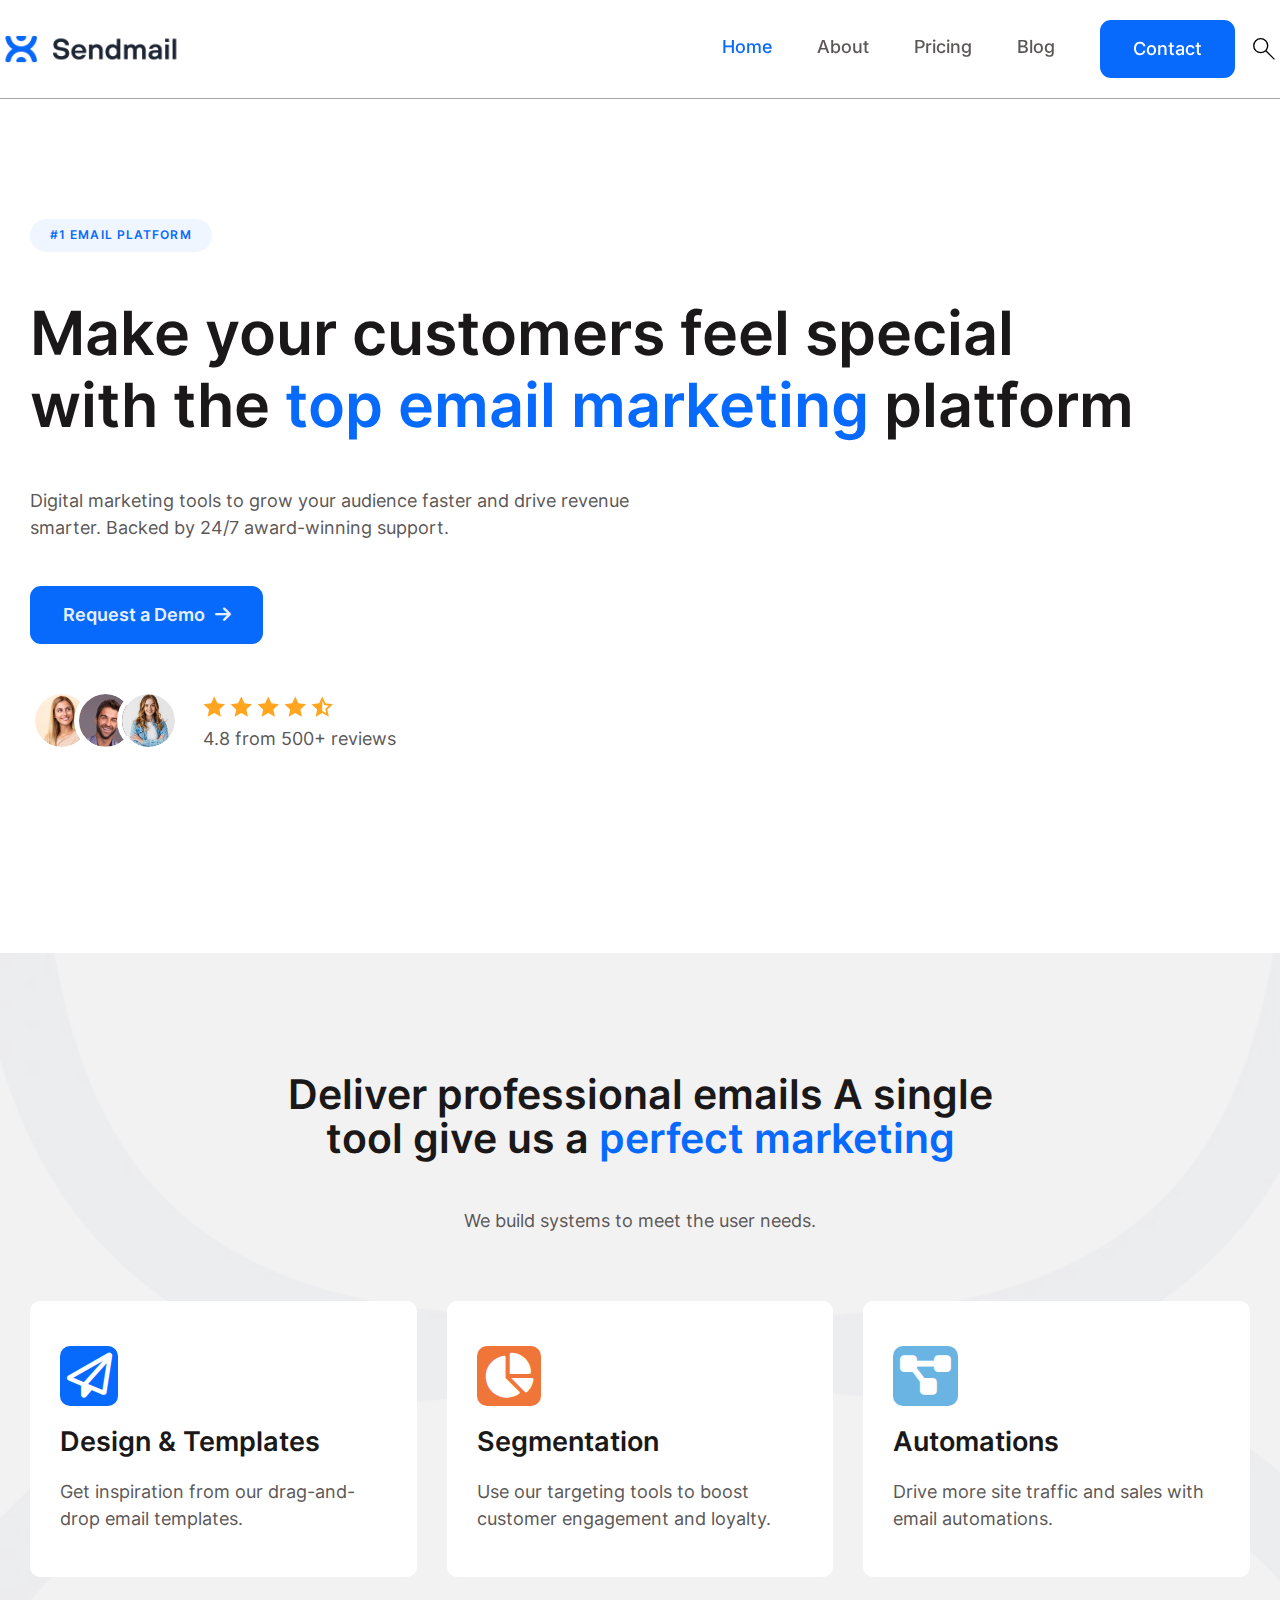
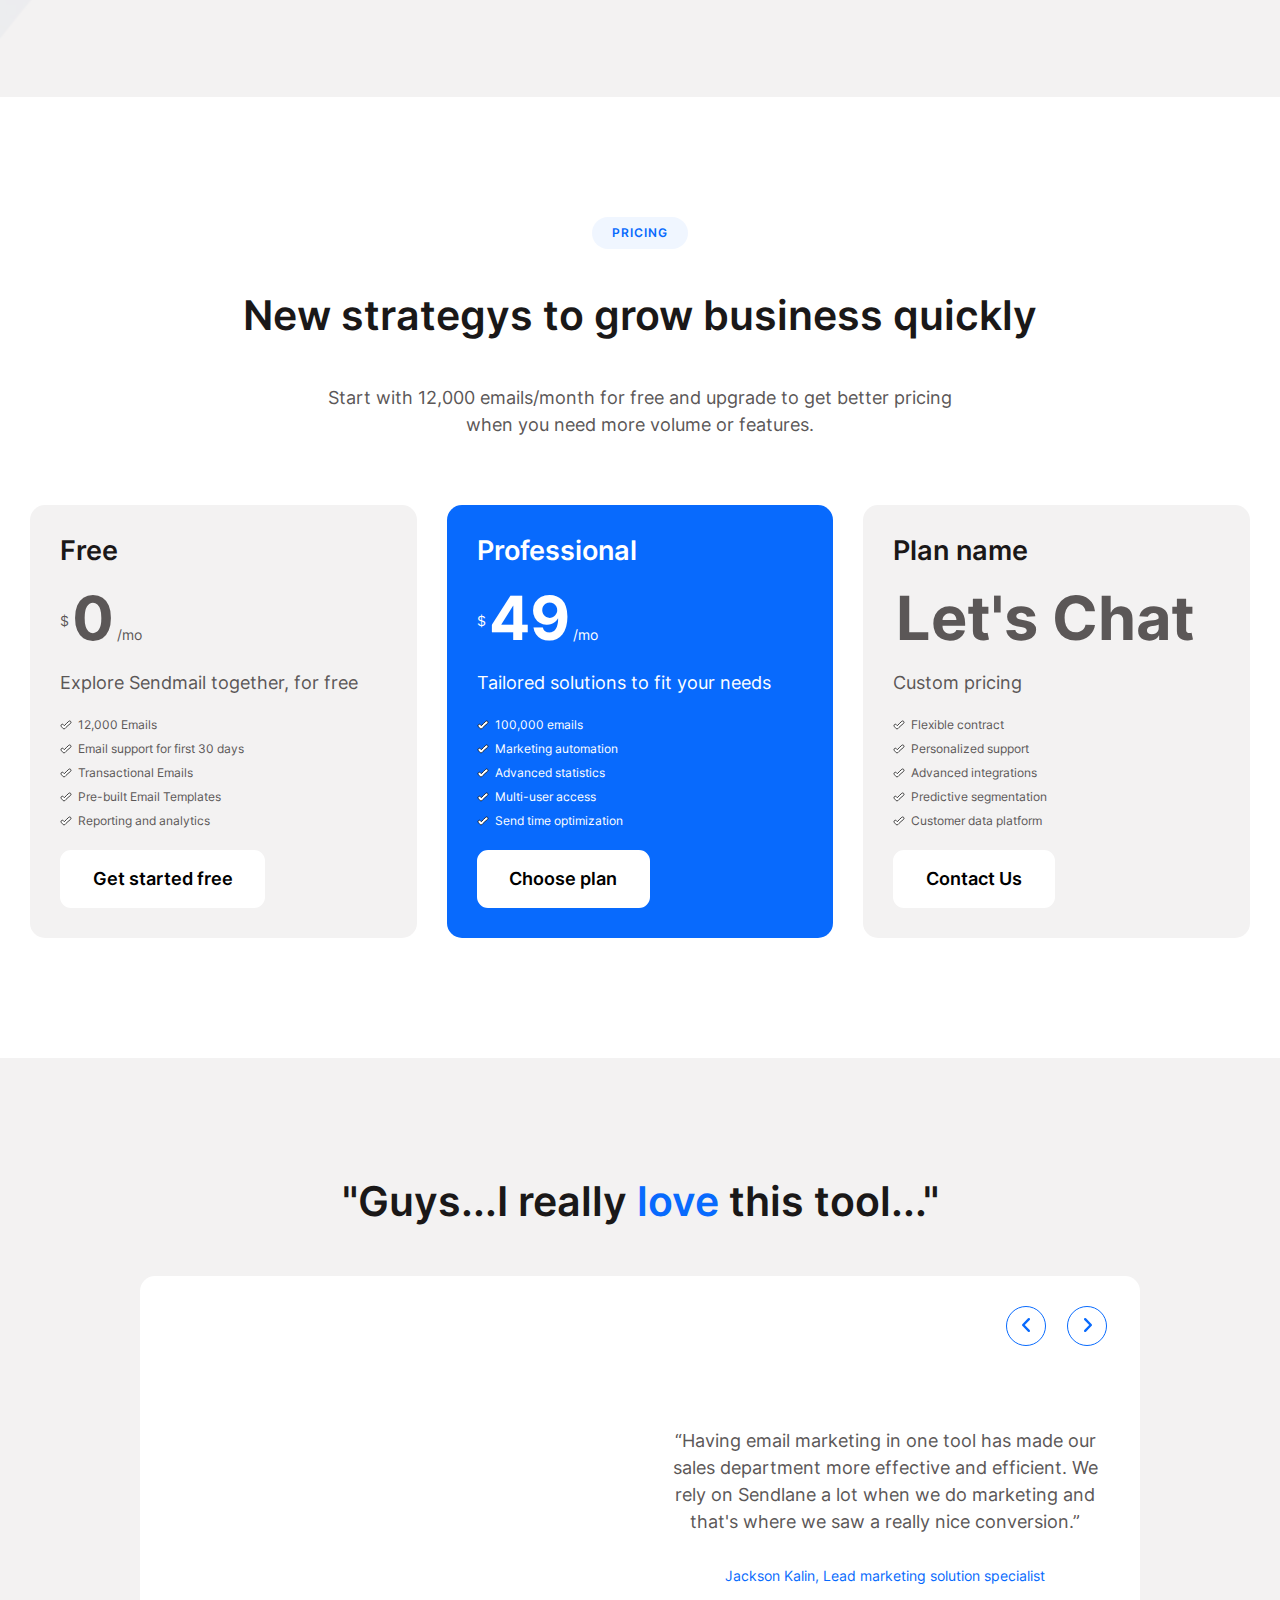
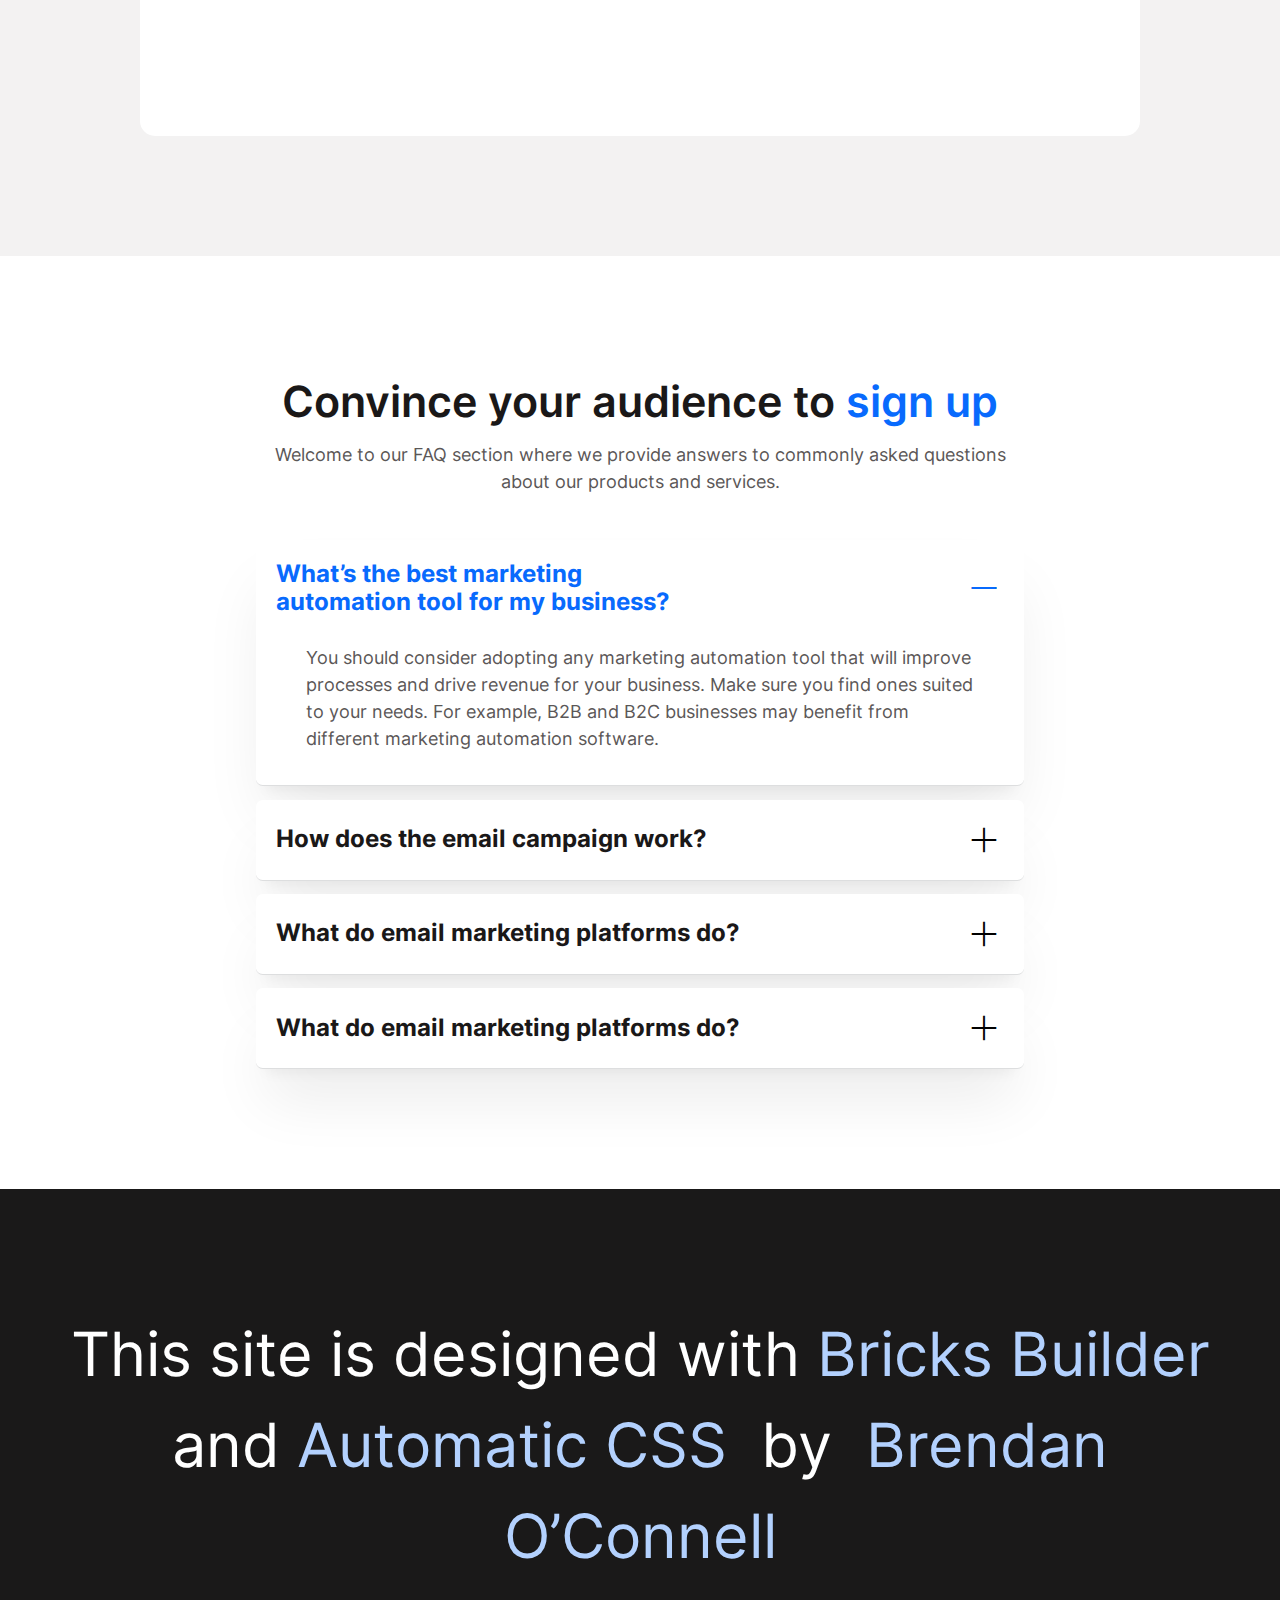
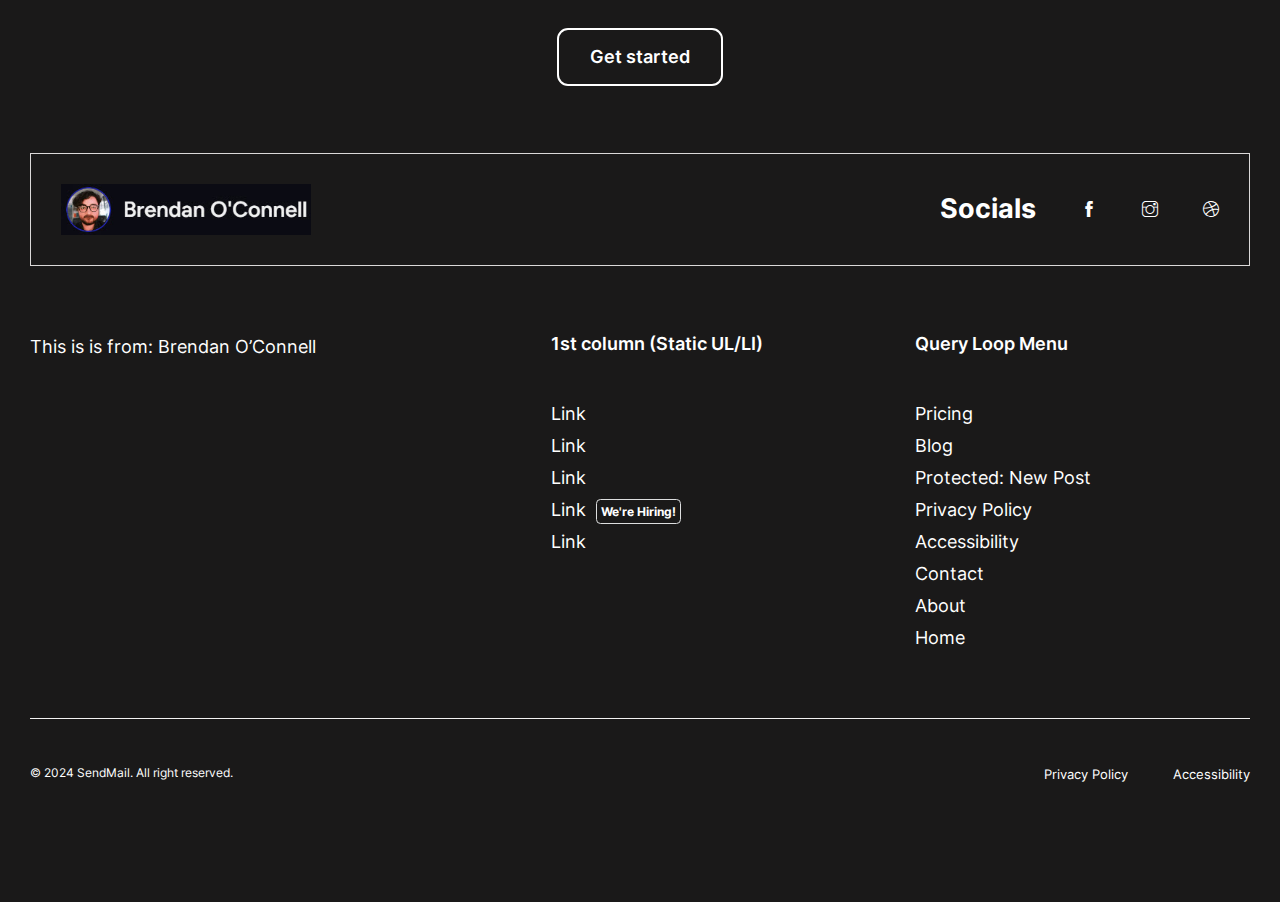
==== commit 4a786491: "Updated/Added simply-static-1-1721285735" ====
--- a/index.html
+++ b/index.html
@@ -33,714 +33,17 @@
 <link rel="stylesheet" id="automaticcss-gutenberg-color-palette-css" href="/wp-content/uploads/automatic-css/automatic-gutenberg-color-palette.css?ver=1721285625" media="all">
 <style id="classic-theme-styles-inline-css">/*! This file is auto-generated */
 .wp-block-button__link{color:#fff;background-color:#32373c;border-radius:9999px;box-shadow:none;text-decoration:none;padding:calc(.667em + 2px) calc(1.333em + 2px);font-size:1.125em}.wp-block-file__button{background:#32373c;color:#fff;text-decoration:none}</style>
-<link rel="stylesheet" id="bricks-frontend-css" href="/wp-content/themes/bricks/assets/css/frontend.min.css?ver=1715618964" media="all">
-<style id="bricks-frontend-inline-css">:root {    --x-backtotop-stroke-width: 4px;}[data-x-backtotop] {    position: fixed;    background: none;    border: none;    box-shadow: none;    z-index: 10;    box-shadow: 10px 10px 30px 0 rgb(0 0 0 / 12%);    transition: all .125s ease-in;    text-align: center;    opacity: 0;    width: 60px;    height: 60px;    right: 40px;    bottom: 40px;    transform: translateY(10px);}[data-x-backtotop*=progress] {    height: auto!important;}[data-x-backtotop*=progress] {    border-radius: 1000px;}body.bricks-is-frontend [data-x-backtotop]:focus {    outline: none;}body.bricks-is-frontend [data-x-backtotop]:focus-visible {    outline: thin dotted currentcolor;}.x-back-to-top.brx-draggable.is-empty {    min-height: 0;    min-width: 0;}.x-back-to-top[aria-hidden=true] {    pointer-events: none;}.x-back-to-top_progress {    vertical-align: middle;    overflow: visible;    z-index: 1;}svg.x-back-to-top_progress:not(:root) {    overflow: visible;}.x-back-to-top_content {    display: flex;    align-items: center;    justify-content: center;    flex-direction: column;    height: 100%;    width: 100%;}[data-x-backtotop*=progress] .x-back-to-top_content {    position: absolute;    top: 0;    left: 0;    right: 0;    bottom: 0;    z-index: -1;    overflow: hidden;    border-radius: 1000px;}.x-back-to-top_progress-line {    fill: transparent;    stroke-width: calc( var(--x-backtotop-stroke-width) + 1px);    stroke: #111;    stroke-linecap: round;}.x-back-to-top_progress-background {    stroke: #e5e5e5;    fill: transparent;    stroke-width: var(--x-backtotop-stroke-width);}/* oxyprops */svg.x-back-to-top_progress {    inline-size: auto;}.x-back-to-top_builder-preview {    opacity: 1!important;    transform: none!important;}.brx-body.iframe [data-x-backtotop].brx-draggable {    transition: all .125s ease-in}.brx-body.iframe .x-back-to-top {    transition-property: all!important;}.brx-body.iframe .brx-draggable.is-empty:not(.editing) {    outline: none;}
+<link rel="stylesheet" id="bricks-frontend-css" href="/wp-content/themes/bricks/assets/css/frontend.min.css?ver=1721285667" media="all">
+<style id="bricks-frontend-inline-css">:root { --x-backtotop-stroke-width: 4px;}[data-x-backtotop] { position: fixed; background: none; border: none; box-shadow: none; z-index: 10; box-shadow: 10px 10px 30px 0 rgb(0 0 0 / 12%); transition: all .125s ease-in; text-align: center; opacity: 0; width: 60px; height: 60px; right: 40px; bottom: 40px; transform: translateY(10px);}[data-x-backtotop*=progress] { height: auto!important;}[data-x-backtotop*=progress] { border-radius: 1000px;}body.bricks-is-frontend [data-x-backtotop]:focus { outline: none;}body.bricks-is-frontend [data-x-backtotop]:focus-visible { outline: thin dotted currentcolor;}.x-back-to-top.brx-draggable.is-empty { min-height: 0; min-width: 0;}.x-back-to-top[aria-hidden=true] { pointer-events: none;}.x-back-to-top_progress { vertical-align: middle; overflow: visible; z-index: 1;}svg.x-back-to-top_progress:not(:root) { overflow: visible;}.x-back-to-top_content { display: flex; align-items: center; justify-content: center; flex-direction: column; height: 100%; width: 100%;}[data-x-backtotop*=progress] .x-back-to-top_content { position: absolute; top: 0; left: 0; right: 0; bottom: 0; z-index: -1; overflow: hidden; border-radius: 1000px;}.x-back-to-top_progress-line { fill: transparent; stroke-width: calc( var(--x-backtotop-stroke-width) + 1px); stroke: #111; stroke-linecap: round;}.x-back-to-top_progress-background { stroke: #e5e5e5; fill: transparent; stroke-width: var(--x-backtotop-stroke-width);}svg.x-back-to-top_progress { inline-size: auto;}.x-back-to-top_builder-preview { opacity: 1!important; transform: none!important;}.brx-body.iframe [data-x-backtotop].brx-draggable { transition: all .125s ease-in}.brx-body.iframe .x-back-to-top { transition-property: all!important;}.brx-body.iframe .brx-draggable.is-empty:not(.editing) { outline: none;}
 @font-face{font-family:"Inter";font-weight:400;font-display:swap;src:url(/wp-content/uploads/2024/05/Inter-VariableFont_slntwght.woff2) format("woff2");}@font-face{font-family:"Inter";font-weight:600;font-display:swap;src:url(/wp-content/uploads/2024/05/Inter-VariableFont_slntwght.woff2) format("woff2");}@font-face{font-family:"Inter";font-weight:700;font-display:swap;src:url(/wp-content/uploads/2024/05/Inter-VariableFont_slntwght.woff2) format("woff2");}@font-face{font-family:"Inter";font-weight:800;font-display:swap;src:url(/wp-content/uploads/2024/05/Inter-VariableFont_slntwght.woff2) format("woff2");}</style>
 <link rel="stylesheet" id="bricks-child-css" href="/wp-content/themes/bricks-child/style.css?ver=1709125742" media="all">
-<link rel="stylesheet" id="bricks-font-awesome-6-css" href="/wp-content/themes/bricks/assets/css/libs/font-awesome-6.min.css?ver=1715618964" media="all">
-<link rel="stylesheet" id="bricks-themify-icons-css" href="/wp-content/themes/bricks/assets/css/libs/themify-icons.min.css?ver=1715618964" media="all">
+<link rel="stylesheet" id="bricks-font-awesome-6-css" href="/wp-content/themes/bricks/assets/css/libs/font-awesome-6.min.css?ver=1721285667" media="all">
+<link rel="stylesheet" id="bricks-themify-icons-css" href="/wp-content/themes/bricks/assets/css/libs/themify-icons.min.css?ver=1721285667" media="all">
 <link rel="stylesheet" id="automaticcss-bricks-css" href="/wp-content/uploads/automatic-css/automatic-bricks.css?ver=1721285624" media="all">
 <link rel="stylesheet" id="color-scheme-switcher-frontend-css" href="/wp-content/plugins/automaticcss-plugin/classes/Features/Color_Scheme_Switcher/css/frontend.css?ver=1721285527" media="all">
 <link rel="stylesheet" id="automaticcss-frames-css" href="/wp-content/uploads/automatic-css/automatic-frames.css?ver=1721285625" media="all">
 <style id="bricks-frontend-inline-inline-css">html {scroll-behavior: smooth}
-/* GLOBAL VARIABLES CSS */
-:root {}
-/* COLOR VARS */
-:root {
---bricks-color-acss_import_transparent: transparent;
-}
-
-/* THEME STYLE CSS */
-
-/* BREAKPOINT: Desktop (BASE) */
- body {font-family: "Inter"}
- h1,  h2,  h3,  h4,  h5,  h6 {font-weight: 600}
- .brxe-container {width: 1280px}
- .woocommerce main.site-main {width: 1280px}
- #brx-content.wordpress {width: 1280px}
-
-/* GLOBAL CLASSES CSS */
-
-/* BREAKPOINT: Desktop (BASE) */
-.header.brxe-div {border-bottom: 1px solid var(--neutral-semi-light)}
-.header { margin-inline: auto; /* Uncomment line below if you want glass blur effect */	/* backdrop-filter: blur(5px); */}
-
-
-/* BREAKPOINT: Desktop (BASE) */
-.header__inner.brxe-container {display: flex; flex-direction: row; align-items: center; justify-content: space-between; align-self: center !important; padding-top: var(--space-s); padding-right: var(--section-padding-x); padding-bottom: var(--space-s); padding-left: var(--section-padding-x)}
-
-/* BREAKPOINT: Mobile landscape */
-@media (max-width: 767px) {
-.header__inner.brxe-container {flex-wrap: nowrap}
-}
-
-/* BREAKPOINT: Desktop (BASE) */
-.header__logo.brxe-image {width: 10em}
-
-
-/* BREAKPOINT: Desktop (BASE) */
-.nav.brxe-nav-menu .bricks-mobile-menu-toggle {color: var(--fr-text-dark)}
-.nav.brxe-nav-menu .bricks-mobile-menu > li > a {color: var(--fr-text-light)}
-.nav.brxe-nav-menu .bricks-mobile-menu > li > .brx-submenu-toggle > * {color: var(--fr-text-light)}
-.nav.brxe-nav-menu .bricks-nav-menu > li {margin-left: 0}
-.nav.brxe-nav-menu .bricks-nav-menu .sub-menu .brx-submenu-toggle > a + button {color: var(--link-color); font-size: var(--text-s); line-height: 1}
-.nav.brxe-nav-menu .bricks-nav-menu .sub-menu {background-color: var(--shade-ultra-light)}
-.nav.brxe-nav-menu .bricks-nav-menu .sub-menu > li > a {color: var(--link-color)}
-.nav.brxe-nav-menu .bricks-nav-menu .sub-menu > li > .brx-submenu-toggle > * {color: var(--link-color)}
-.nav.brxe-nav-menu .bricks-mobile-menu .sub-menu > li > a {color: var(--fr-text-light)}
-.nav.brxe-nav-menu .bricks-mobile-menu .sub-menu > li > .brx-submenu-toggle > * {color: var(--fr-text-light)}
-.nav.brxe-nav-menu .bricks-nav-menu > li:hover > a {color: var(--link-color-hover)}
-.nav.brxe-nav-menu .bricks-nav-menu > li:hover > .brx-submenu-toggle > * {color: var(--link-color-hover)}
-.nav.brxe-nav-menu {font-variation-settings: "wght" 500; width: 100%; display: flex; justify-content: flex-end}
-.nav.brxe-nav-menu .bricks-nav-menu > li > a {color: var(--neutral-semi-dark); line-height: var(--btn-line-height); font-weight: 200; padding-top: calc(var(--btn-pad-y) / 1); padding-bottom: calc(var(--btn-pad-y) / 1); justify-content: center}
-.nav.brxe-nav-menu .bricks-nav-menu > li > .brx-submenu-toggle > * {color: var(--neutral-semi-dark); line-height: var(--btn-line-height); font-weight: 200; padding-top: calc(var(--btn-pad-y) / 1); padding-bottom: calc(var(--btn-pad-y) / 1)}
-.nav.brxe-nav-menu .bricks-nav-menu .current-menu-item > a {color: var(--link-color-active)}
-.nav.brxe-nav-menu .bricks-nav-menu .current-menu-item > .brx-submenu-toggle > * {color: var(--link-color-active)}
-.nav.brxe-nav-menu .bricks-nav-menu > .current-menu-parent > a {color: var(--link-color-active)}
-.nav.brxe-nav-menu .bricks-nav-menu > .current-menu-parent > .brx-submenu-toggle > * {color: var(--link-color-active)}
-.nav.brxe-nav-menu .bricks-nav-menu > .current-menu-ancestor > a {color: var(--link-color-active)}
-.nav.brxe-nav-menu .bricks-nav-menu > .current-menu-ancestor > .brx-submenu-toggle > * {color: var(--link-color-active)}
-.nav.brxe-nav-menu .bricks-nav-menu .sub-menu > li:hover > a {color: var(--link-color-hover)}
-.nav.brxe-nav-menu .bricks-nav-menu .sub-menu > li:hover > .brx-submenu-toggle > * {color: var(--link-color-hover)}
-.nav.brxe-nav-menu .bricks-nav-menu .sub-menu .brx-submenu-toggle > a:hover + button {color: var(--link-color-hover)}
-.nav.brxe-nav-menu .bricks-nav-menu .sub-menu button[aria-expanded="true"] > * {transform:  rotateZ(270deg)}
-.nav.brxe-nav-menu .bricks-nav-menu button[aria-expanded="true"] > * {transform:  rotateZ(180deg)}
-.nav.brxe-nav-menu .bricks-nav-menu .sub-menu .brx-submenu-toggle button {padding-right: 20px}
-.nav.brxe-nav-menu .bricks-nav-menu .sub-menu a {padding-right: 0; padding-left: 0}
-.nav.brxe-nav-menu .bricks-nav-menu .sub-menu button {padding-right: 0; padding-left: 0}
-.nav.brxe-nav-menu .bricks-nav-menu {gap: var(--content-gap)}
-.nav.brxe-nav-menu .bricks-nav-menu > li > .brx-submenu-toggle {justify-content: center}
-/* This menu automatically turns the last link in your menu into a button and positions it to the right. This is better than using a physical button outside your menu, because it retains a working link for the CTA item in your mobile menu and maintains proper semantic menu/list structure. All styling can be adjusted below */.nav { --link-color: var(--primary-ultra-dark); --link-color-hover: var(--primary-hover); --link-color-active: var(--primary);	--button-color: var(--primary); --button-color-hover: var(--primary-hover);  --button-text: var(--fr-text-light);  --button-text-hover: var(--fr-text-light);  --toggle-gap: .5em; --sub-li-padding: 1em;} .nav ul.bricks-mobile-menu { display: flex; align-items: center;} .show-mobile-menu ul.bricks-mobile-menu { display: flex; flex-direction: column; align-items: flex-start;} .nav { 	align-items: center; } .nav nav {	width: 100%;}/* Center Navigation when Nav is set to width:100% */.nav .bricks-nav-menu > li:first-child,.nav .bricks-nav-menu > li:last-child { margin-inline-start: auto;}/* Button Styling */.nav .bricks-nav-menu > li:last-child a {	background-color: var(--button-color); border-color: var(--button-color);	color: var(--button-text)!important; border-width: var(--btn-border-size); border-radius: var(--btn-radius); border-style: solid;  min-inline-size: var(--btn-width); line-height: var(--btn-line-height);  letter-spacing: var(--btn-letter-spacing); text-transform: var(--btn-text-transform); text-decoration: var(--btn-text-decoration);	font-style: var(--btn-text-style); font-weight: var(--btn-weight); padding: var(--btn-pad-y) var(--btn-pad-x); justify-content: center; text-align: center;}/* Button Hover Styling */.nav .bricks-nav-menu > li:last-child a:hover {	background-color: var(--button-color-hover); border-color: var(--button-color-hover);	color: var(--button-text-hover)!important;} .nav .brx-submenu-toggle {	display: flex; flex-direction: row; gap: var(--toggle-gap);} .nav .brx-submenu-toggle button { margin: 0!important; padding: 0!important;} .nav .sub-menu {	min-inline-size: max-content!important;} .nav .sub-menu li {	padding-inline: var(--sub-li-padding);}
-
-/* BREAKPOINT: Tablet portrait */
-@media (max-width: 991px) {
-.nav.brxe-nav-menu {line-height: 0}
-}
-/* BREAKPOINT: Mobile landscape */
-@media (max-width: 767px) {
-.nav.brxe-nav-menu .bricks-mobile-menu > .menu-item-has-children .brx-submenu-toggle button {color: var(--fr-text-light)}
-}
-
-/* BREAKPOINT: Desktop (BASE) */
-.fr-hero.brxe-section {row-gap: var(--container-gap)}
-
-
-/* BREAKPOINT: Desktop (BASE) */
-.fr-hero-bravo__content-wrapper.brxe-container {align-items: flex-start; justify-content: center; text-align: left; row-gap: var(--space-l)}
-b
-
-
-/* BREAKPOINT: Desktop (BASE) */
-.fr-cta-links-alpha.brxe-block {display: flex; flex-wrap: wrap; row-gap: var(--space-m); column-gap: var(--space-m); width: 100%; flex-direction: row; align-items: center}
-
-/* BREAKPOINT: Mobile portrait */
-@media (max-width: 478px) {
-/* CUSTOM CSS */
-.fr-cta-links-alpha > * {
-  width: 100% !important;
-}
-}
-
-/* BREAKPOINT: Desktop (BASE) */
-.fr-avatar-group-alpha.brxe-div {display: flex; flex-wrap: nowrap; justify-content: flex-start; width: var(--avatar-size); margin-right: 65px; align-items: center; column-gap: var(--space-m)}
-.fr-avatar-group-alpha {	--overlap: 2.75em; --avatar-size: 3.5em;} .fr-avatar-group-alpha > *:not(:first-child) {	margin-left: calc(var(--overlap) * -1);}
-
-
-/* BREAKPOINT: Desktop (BASE) */
-.fr-avatar-group-alpha__avatar.brxe-image:not(.tag) {object-fit: cover; border: 5px solid var(--white); border-radius: 50vw}
-.fr-avatar-group-alpha__avatar.brxe-image img {object-fit: cover; border: 5px solid var(--white); border-radius: 50vw}
-.fr-avatar-group-alpha__avatar.brxe-image {width: var(--avatar-size); overflow: hidden; height: var(--avatar-size)}
-
-
-/* BREAKPOINT: Desktop (BASE) */
-.fr-rating-alpha.brxe-div {display: flex; row-gap: .25em; column-gap: .25em}
-/* RATINGS WON'T RENDER IN BUILDER *//* To change the star rating, change the value of the data attribute in the attributes tab on this element. If you want the rating to be generated dynamically, create a "rating" custom field for your parent element and then inject the value of that field dynamically into the data attribute value field. */.fr-rating-alpha {	--icon-size: 1.25em;} .fr-rating-alpha > *:first-child {display: none;} /* Hide half star by default */[data-rating*="."] > *:first-child {display: flex;} /* Show half star for decimal ratings */[data-rating*=".0"] > *:first-child {display: none !important;} /* Hide half star for .0 ratings */[data-rating^="1"] > *:nth-child(n+3) { display: none;}[data-rating^="2"] > *:nth-child(n+4) { display: none;}[data-rating^="3"] > *:nth-child(n+5) { display: none;}[data-rating^="4"] > *:nth-child(n+6) { display: none;}
-
-
-/* BREAKPOINT: Desktop (BASE) */
-.fr-rating-alpha__icon.brxe-icon {color: #ffa51f; fill: #ffa51f; font-size: var(--text-m)}
-
-
-/* BREAKPOINT: Desktop (BASE) */
-.fr-rating-alpha__icon-half.brxe-icon {order: 1}
-
-
-/* BREAKPOINT: Desktop (BASE) */
-.accent-heading.brxe-text-basic {font-size: var(--text-s); line-height: 1; color: var(--primary); text-transform: uppercase; letter-spacing: 1.1px; font-weight: 600; order: -1; padding-top: calc(var(--space-xs) / 1.3); padding-right: var(--space-s); padding-bottom: calc(var(--space-xs) / 1.3); padding-left: var(--space-s); background-color: var(--primary-light-trans-20); border-radius: var(--radius-xl)}
-
-
-/* BREAKPOINT: Desktop (BASE) */
-.fr-slider-section-foxtrot.brxe-section {padding-top: calc(var(--space-xs) / 2); padding-right: calc(var(--space-xs) / 3); padding-bottom: calc(var(--space-xs) / 2); padding-left: calc(var(--space-xs) / 3); overflow: hidden; z-index: 10; color: var(--fr-text-light)}
-.fr-slider-section-foxtrot { position: relative;} .fr-slider-section-foxtrot::before{ content: ""; position: absolute; top: 0; left:0; width: 30%; height: 100%; z-index: 1; background: linear-gradient(to left, transparent, var(--white));} .fr-slider-section-foxtrot::after{ content: ""; position: absolute; top: 0; right:0; width: 30%; height: 100%; z-index: 1; background: linear-gradient(to right, transparent, var(--white));}
-
-
-/* BREAKPOINT: Desktop (BASE) */
-.fr-slider-foxtrot.brxe-fr-slider .splide__slide {opacity: 0.75}
-
-
-/* BREAKPOINT: Desktop (BASE) */
-.fr-slider-section-foxtrot__item-wrapper.brxe-div {align-self: center !important}
-
-
-/* BREAKPOINT: Desktop (BASE) */
-.fr-slider-section-foxtrot__item.brxe-image figcaption {text-align: center; text-transform: uppercase; line-height: 1; font-weight: 700}
-
-
-/* BREAKPOINT: Desktop (BASE) */
-.fr-feature-section-alpha.brxe-section {row-gap: var(--container-gap); background-color: var(--fr-bg-light); background-image: url(/wp-content/uploads/2024/05/Sendmail-Deliver-BG-2-1024x584.webp); background-size: cover; background-blend-mode: color-burn}
-
-
-/* BREAKPOINT: Desktop (BASE) */
-.fr-intro-alpha.brxe-container {align-items: center; text-align: center; row-gap: var(--content-gap)}
-
-/* BREAKPOINT: Mobile landscape */
-@media (max-width: 767px) {
-.fr-intro-alpha.brxe-container {text-align: left; align-items: flex-start}
-}
-
-/* BREAKPOINT: Desktop (BASE) */
-.fr-intro-alpha__heading.brxe-heading {line-height: 1.1; width: 30h}
-
-/* BREAKPOINT: Mobile landscape */
-@media (max-width: 767px) {
-.fr-intro-alpha__heading.brxe-heading {font-size: var(--h1)}
-}
-
-/* BREAKPOINT: Desktop (BASE) */
-.fr-feature-grid-alpha.brxe-container {display: grid; align-items: initial; grid-gap: var(--grid-gap); grid-template-columns: var(--grid-3); grid-template-rows: var(--grid-1); align-items: stretch; margin-top: 0; margin-bottom: 0; padding-left: 0}
-.fr-feature-grid-alpha {	list-style-type: none;}
-
-/* BREAKPOINT: Tablet portrait */
-@media (max-width: 991px) {
-.fr-feature-grid-alpha.brxe-container {grid-template-columns: var(--grid-2)}
-}
-/* BREAKPOINT: Mobile portrait */
-@media (max-width: 478px) {
-.fr-feature-grid-alpha.brxe-container {grid-template-columns: var(--grid-1)}
-}
-
-/* BREAKPOINT: Desktop (BASE) */
-.fr-feature-card-alpha.brxe-div {flex-direction: column; display: flex; row-gap: var(--fr-card-gap); position: relative; padding-top: var(--space-l); padding-right: var(--fr-card-padding); padding-bottom: var(--space-l); padding-left: var(--fr-card-padding); background-color: var(--white); border-radius: var(--radius-m); align-self: flex-start !important; align-items: flex-start}
-.fr-feature-card-alpha {	--icon-size: 2.5em; --icon-fill-color: var(--text-dark); --icon-stroke-color: var(--text-dark); --icon-fill-color-hover: var(--text-dark);  --icon-stroke-color-hover: var(--text-dark);}
-
-
-/* BREAKPOINT: Desktop (BASE) */
-.fr-feature-card-alpha__body.brxe-div {display: flex; flex-direction: column; row-gap: var(--fr-card-gap); position: static}
-
-
-/* BREAKPOINT: Desktop (BASE) */
-.fr-feature-card-alpha__heading.brxe-heading {position: static}
-
-
-/* BREAKPOINT: Desktop (BASE) */
-.fr-feature-card-alpha__lede.brxe-text-basic {margin-top: 0}
-
-
-/* BREAKPOINT: Desktop (BASE) */
-.fr-feature-card-alpha__icon-wrapper.brxe-div {order: -1; padding-top: calc(var(--space-xs) / 2); padding-right: calc(var(--space-xs) / 2); padding-bottom: calc(var(--space-xs) / 2); padding-left: calc(var(--space-xs) / 2); background-color: var(--primary); border-radius: var(--radius-m)}
-
-
-/* BREAKPOINT: Desktop (BASE) */
-.feature-card-alpha__icon-wrapper svg { height: var(--icon-size); width: var(--icon-size); fill: var(--icon-fill-color); color: var(--icon-stroke-color);} .feature-card-alpha__icon-wrapper i { color: var(--icon-fill-color); font-size: var(--icon-size);} .feature-card-alpha__icon-wrapper svg:hover { fill: var(--icon-fill-color-hover); color: var(--icon-stroke-color); } .feature-card-alpha__icon-wrapper i:hover { color: var(--icon-fill-color-hover);}
-
-
-/* BREAKPOINT: Desktop (BASE) */
-.fr-feature-card-alpha__icon.brxe-icon {color: var(--white); fill: var(--white)}
-
-
-/* BREAKPOINT: Desktop (BASE) */
-.fr-pricing-alpha.brxe-section {row-gap: var(--container-gap)}
-
-
-/* BREAKPOINT: Desktop (BASE) */
-.fr-pricing-grid-alpha.brxe-container {display: grid; align-items: initial; grid-template-columns: var(--grid-3); grid-gap: var(--grid-gap); grid-template-rows: var(--grid-1); align-items: stretch; padding-left: 0; margin-top: 0; margin-bottom: 0}
-.fr-pricing-grid-alpha { list-style-type: none; }
-
-/* BREAKPOINT: Tablet portrait */
-@media (max-width: 991px) {
-.fr-pricing-grid-alpha.brxe-container {grid-template-columns: var(--grid-2)}
-}
-/* BREAKPOINT: Mobile landscape */
-@media (max-width: 767px) {
-.fr-pricing-grid-alpha.brxe-container {grid-template-columns: var(--grid-1)}
-}
-
-/* BREAKPOINT: Desktop (BASE) */
-.fr-price-card-alpha.brxe-div {display: flex; flex-direction: column; row-gap: var(--fr-card-gap); padding-top: var(--space-m); padding-right: var(--space-m); padding-bottom: var(--space-m); padding-left: var(--space-m); background-image: url(/wp-content/uploads/2024/05/Sendmail-Pricing-BG-3.webp); background-attachment: scroll; background-blend-mode: color-burn; background-color: var(--neutral-ultra-light); background-size: 50%; background-repeat: no-repeat; background-position: top right; border-radius: var(--radius-l)}
-
-
-/* BREAKPOINT: Desktop (BASE) */
-.fr-price-card-alpha__body.brxe-div {display: flex; flex-direction: column; row-gap: var(--fr-card-gap)}
-
-
-/* BREAKPOINT: Desktop (BASE) */
-.fr-price-card-alpha__price-currency.brxe-text-basic {top: -1em}
-
-
-/* BREAKPOINT: Desktop (BASE) */
-.fr-price-card-alpha__price-amount.brxe-text-basic {font-size: var(--h1); line-height: 1; margin-right: .05em; margin-left: .05em}
-
-
-/* BREAKPOINT: Desktop (BASE) */
-.fr-price-card-alpha__price-period.brxe-text-basic {bottom: 0px}
-
-
-/* BREAKPOINT: Desktop (BASE) */
-.fr-price-card-alpha__list.brxe-div {font-size: var(--text-s); display: flex; flex-direction: column; row-gap: .5em; padding-left: 0; margin-top: 0; margin-bottom: 0}
-.fr-price-card-alpha__list {	--icon-size: 1em; --icon-fill-color: transparent; --icon-stroke-color: var(--bg-dark); --icon-fill-color-hover: transparent;  --icon-stroke-color-hover: var(--bg-dark);  list-style-type: none;}
-
-
-/* BREAKPOINT: Desktop (BASE) */
-.fr-price-card-alpha__list-item.brxe-div {display: flex; flex-direction: row; align-items: center; column-gap: .5em}
-.fr-price-card-alpha__list-item svg { height: var(--icon-size); width: var(--icon-size); fill: var(--icon-fill-color); color: var(--icon-stroke-color);} .fr-price-card-alpha__list-item i { color: var(--icon-fill-color); font-size: var(--icon-size);} .fr-price-card-alpha__list-item svg:hover { fill: var(--icon-fill-color-hover); color: var(--icon-stroke-color); } .fr-price-card-alpha__list-item i:hover { color: var(--icon-fill-color-hover);}
-
-
-/* BREAKPOINT: Desktop (BASE) */
-.fr-price-card-alpha__lcon.brxe-icon {color: var(--primary); fill: var(--primary)}
-
-
-/* BREAKPOINT: Desktop (BASE) */
-.fr-price-card-alpha__footer.brxe-div {margin-top: auto}
-
-
-/* BREAKPOINT: Desktop (BASE) */
-.testimonial-20.brxe-section {background-image: url(/wp-content/uploads/2024/05/Sendmail-Testimonial-BG-2-1024x736.webp); background-size: cover; background-color: var(--neutral-ultra-light); background-blend-mode: color-burn}
-
-
-/* BREAKPOINT: Desktop (BASE) */
-.testimonial-20-container.brxe-container {flex-direction: column; row-gap: 5rem; align-items: center}
-
-
-/* BREAKPOINT: Desktop (BASE) */
-.testimonial-20-content__title.brxe-heading {text-align: center}
-
-
-/* BREAKPOINT: Desktop (BASE) */
-.testimonial-20-content.brxe-slider-nested .splide__arrow--next {right: 10rem; left: 85%; top: 5rem}
-.testimonial-20-content.brxe-slider-nested .splide__arrow--prev {left: 80%; right: 10rem; top: 5rem}
-.testimonial-20-content.brxe-slider-nested .splide__arrow {font-size: var(--text-m); color: var(--primary); border: .1rem solid var(--primary); border-radius: 50%; height: 4rem; width: 4rem}
-.testimonial-20-content.brxe-slider-nested .splide__arrow:hover {background-color: var(--primary); color: var(--white)}
-
-/* BREAKPOINT: Mobile landscape */
-@media (max-width: 767px) {
-.testimonial-20-content.brxe-slider-nested .splide__arrow--next {left: 90%}
-}
-/* BREAKPOINT: Mobile portrait */
-@media (max-width: 478px) {
-.testimonial-20-content.brxe-slider-nested .splide__arrow--prev {left: 75%}
-}
-
-/* BREAKPOINT: Desktop (BASE) */
-.testimonial-20-content__wrapper.brxe-div {width: 100%; max-width: 100rem; display: grid; align-items: initial; grid-template-columns: repeat(12, minmax(0, 1fr)); grid-gap: 4rem; align-items: center; padding-top: var(--space-m); padding-right: var(--space-m); padding-bottom: var(--space-m); padding-left: var(--space-m); background-color: var(--white); border-radius: var(--radius-l)}
-
-/* BREAKPOINT: Mobile landscape */
-@media (max-width: 767px) {
-.testimonial-20-content__wrapper.brxe-div {grid-gap: 2rem}
-}
-
-/* BREAKPOINT: Desktop (BASE) */
-.testimonial-20-content__text.brxe-div {grid-column: span 6; text-align: center; display: flex; flex-direction: column; row-gap: 3rem}
-
-/* BREAKPOINT: Mobile landscape */
-@media (max-width: 767px) {
-.testimonial-20-content__text.brxe-div {grid-column: span 12}
-}
-
-/* BREAKPOINT: Desktop (BASE) */
-.testimonial-20-content__profile.brxe-text-basic {font-size: calc(var(--text-m) - .4rem); color: var(--primary)}
-
-
-/* BREAKPOINT: Desktop (BASE) */
-.testimonial-20-content__media.brxe-div {grid-column: span 6; order: -1}
-
-/* BREAKPOINT: Mobile landscape */
-@media (max-width: 767px) {
-.testimonial-20-content__media.brxe-div {grid-column: span 12}
-}
-
-/* BREAKPOINT: Desktop (BASE) */
-.testimonial-20-content__media-img.brxe-image:not(.tag) {object-fit: contain}
-.testimonial-20-content__media-img.brxe-image img {object-fit: contain}
-.testimonial-20-content__media-img.brxe-image {width: 100%; height: 40rem}
-
-/* BREAKPOINT: Mobile landscape */
-@media (max-width: 767px) {
-.testimonial-20-content__media-img.brxe-image {height: 40rem}
-}
-
-/* BREAKPOINT: Desktop (BASE) */
-.footer-container.brxe-container {row-gap: var(--container-gap)}
-
-
-/* BREAKPOINT: Desktop (BASE) */
-.footer__cta.brxe-block {display: flex; flex-direction: column; align-items: center; row-gap: var(--content-gap)}
-
-
-/* BREAKPOINT: Desktop (BASE) */
-.footer__cta-heading.brxe-text {font-size: var(--h1); text-align: center}
-.footer__cta-heading.brxe-text  a {font-size: var(--h1); text-align: center; font-size: inherit}
-.footer__cta-heading a{ color: var(--primary-light);}
-
-
-/* BREAKPOINT: Desktop (BASE) */
-.footer__header.brxe-block {padding-top: var(--space-m); padding-right: var(--space-m); padding-bottom: var(--space-m); padding-left: var(--space-m); display: flex; flex-direction: row; justify-content: center; border: .1rem solid var(--neutral-light); align-items: center; flex-wrap: nowrap}
-
-
-/* BREAKPOINT: Desktop (BASE) */
-.footer__social-wrapper.brxe-block {flex-direction: row; align-items: center; column-gap: var(--content-gap); justify-content: flex-end}
-
-
-/* BREAKPOINT: Desktop (BASE) */
-.footer__socials-text.brxe-text-basic {font-size: var(--h3); font-weight: 700}
-
-
-/* BREAKPOINT: Desktop (BASE) */
-.footer__socials.brxe-div {display: flex; column-gap: var(--content-gap)}
-
-
-/* BREAKPOINT: Desktop (BASE) */
-.footer__social-icon.brxe-icon {font-size: 1.6rem}
-
-
-/* BREAKPOINT: Desktop (BASE) */
-.footer__footer.brxe-block {row-gap: var(--container-gap)}
-
-
-/* BREAKPOINT: Desktop (BASE) */
-.footer__footer-intro.brxe-block {row-gap: var(--content-gap); display: grid; align-items: initial; grid-template-columns: var(--grid-12); grid-gap: var(--grid-gap)}
-
-/* BREAKPOINT: Mobile landscape */
-@media (max-width: 767px) {
-.footer__footer-intro.brxe-block {grid-template-columns: var(--grid-1)}
-}
-
-/* BREAKPOINT: Desktop (BASE) */
-.footer__newsletter.brxe-block {row-gap: var(--content-gap); grid-column: 1/5}
-
-/* BREAKPOINT: Mobile landscape */
-@media (max-width: 767px) {
-.footer__newsletter.brxe-block {grid-column: span 1}
-}
-
-/* BREAKPOINT: Desktop (BASE) */
-.footer__nav-wrapper.brxe-block {grid-column: 6/-1}
-
-/* BREAKPOINT: Mobile landscape */
-@media (max-width: 767px) {
-.footer__nav-wrapper.brxe-block {grid-column: span 1}
-}
-
-/* BREAKPOINT: Desktop (BASE) */
-.footer-nav-wrapper.brxe-block {display: grid; align-items: initial; grid-template-columns: var(--grid-2); grid-gap: var(--grid-gap)}
-
-/* BREAKPOINT: Mobile landscape */
-@media (max-width: 767px) {
-.footer-nav-wrapper.brxe-block {grid-template-columns: var(--grid-3)}
-}
-/* BREAKPOINT: Mobile portrait */
-@media (max-width: 478px) {
-.footer-nav-wrapper.brxe-block {grid-template-columns: var(--grid-2)}
-}
-
-/* BREAKPOINT: Desktop (BASE) */
-.footer-nav-column.brxe-div {display: flex; flex-direction: column; row-gap: var(--content-gap)}
-
-
-/* BREAKPOINT: Desktop (BASE) */
-.footer-nav-heading.brxe-heading {font-size: var(--text-m)}
-
-
-/* BREAKPOINT: Desktop (BASE) */
-.footer-menu.brxe-block {display: flex; flex-direction: column; row-gap: .5rem}
-
-
-/* BREAKPOINT: Desktop (BASE) */
-.footer-link-update.brxe-text-basic {font-size: var(--text-s); color: var(--action); font-weight: 700; padding-top: .4rem; padding-right: .4rem; padding-bottom: .4rem; padding-left: .4rem; background-color: var(--action-ultra-light); margin-left: 1rem; border: 1px solid var(--bricks-border-color); border-radius: var(--radius-xs)}
-
-
-/* BREAKPOINT: Desktop (BASE) */
-.footer__copy-legal.brxe-block {display: grid; align-items: initial; grid-template-columns: var(--grid-2); padding-top: var(--space-l); border-top: .1rem solid var(--neutral-ultra-light); align-items: center}
-
-/* BREAKPOINT: Mobile landscape */
-@media (max-width: 767px) {
-.footer__copy-legal.brxe-block {grid-template-columns: var(--grid-1)}
-}
-
-/* BREAKPOINT: Desktop (BASE) */
-.footer-bottom__left.brxe-block {flex-direction: row; row-gap: var(--space-xs); column-gap: var(--space-xs); align-items: center}
-
-/* BREAKPOINT: Mobile portrait */
-@media (max-width: 478px) {
-.footer-bottom__left.brxe-block {flex-direction: column; align-items: flex-start}
-}
-
-/* BREAKPOINT: Desktop (BASE) */
-.footer-copyright.brxe-text-basic {font-size: var(--text-s)}
-
-
-/* BREAKPOINT: Desktop (BASE) */
-.footer-legal-nav.brxe-block {flex-direction: row; column-gap: var(--content-gap)}
-
-
-/* BREAKPOINT: Desktop (BASE) */
-.footer-legal__li.brxe-div {line-height: 1}
-
-
-/* BREAKPOINT: Desktop (BASE) */
-.footer-legal__link-text.brxe-text-link {font-size: calc(var(--text-s) * 1.1)}
-
-
-/* GLOBAL CSS */
-/* Avoid FUC on frontend*/
-.bricks-is-frontend .animation-trigger{
-  opacity:0;
-}
- 
-/* Animated Class*/
-.animate{
-  animation-name: fadeAnimation;
-  animation-delay: calc(var(--delay, 0) * 200ms);
-  animation-duration: var(--duration, 400ms);
-  animation-timing-function: ease-in-out;
-  animation-fill-mode: forwards;
-}
- 
-/* Change translate Origin*/
-.animation--left-to-right{
-  --translate: -20px,0,0;
-}
-.animation--right-to-left{
-  --translate: 20px,0,0;
-}
-.animation--top-to-bottom{
-  --translate: 0,-20px,0;
-}
-.animation--bottom-to-top{
-  --translate: 0,20px,0;
-}
- 
-/* Keyframes */
-@keyframes fadeAnimation{
-  from{
-    color: rgba(0, 0, 0, 0.35);
-    transform: translate3d(var(--translate));
-  }
-  to{
-    opacity: 1;
-    transform: translate3d(0,0,0);
-    color: rgba(0, 0, 0, 1);
-  }
-}
-
-/* Initial State */
-.bricks-is-frontend .animation-trigger {
-  color: rgba(0, 0, 0, 0.35); /* Start with 35% opacity */
-}
-
-/* Animated Class */
-.fade {
-  animation-name: fadeInAnimation;
-  animation-duration: var(--duration, 400ms);
-  animation-timing-function: ease-in-out;
-  animation-fill-mode: forwards;
-}
-
-/* Keyframes */
-@keyframes fadeInAnimation {
-  from {
-    color: rgba(0, 0, 0, 0.35); /* Start with 35% opacity */
-  }
-  to {
-    color: rgba(0, 0, 0, 1); /* End with 100% opacity */
-  }
-}
-/* HEADER CSS (ID: 11) */
-
-@media (max-width: 991px) {
-#brxe-yryzcv .bricks-nav-menu-wrapper { display: none; }
-#brxe-yryzcv .bricks-mobile-menu-toggle { display: block; }
-}
-/* BREAKPOINT: Desktop (BASE) */
-#brxe-yryzcv button {height: 1.15em; width: 1.15em}
-
-
-/* BREAKPOINT: Desktop (BASE) */
-#brxe-vteckb svg {height: var(--icon); width: var(--icon)}
-#brxe-vteckb button {height: var(--icon); width: var(--icon)}
-#brxe-vteckb form {overflow: hidden}
-
-
-/* BREAKPOINT: Desktop (BASE) */
-#brxe-vykytl {display: flex; align-items: center; column-gap: var(--space-xs)}
-
-
-/* BREAKPOINT: Desktop (BASE) */
-#brxe-wpkctk {padding-right: 0; padding-left: 0}
-
-/* BREAKPOINT: Tablet portrait */
-@media (max-width: 991px) {
-#brxe-wpkctk {padding-right: var(--section-padding-x); padding-left: var(--section-padding-x)}
-}
-
-/* CONTENT CSS (ID: 17) */
-
-/* BREAKPOINT: Desktop (BASE) */
-#brxe-56945b {height: var(--icon-size); width: var(--icon-size)}
-
-
-/* BREAKPOINT: Desktop (BASE) */
-#brxe-67f500 {height: var(--icon-size); width: var(--icon-size)}
-
-
-/* BREAKPOINT: Desktop (BASE) */
-#brxe-26f222 {height: var(--icon-size); width: var(--icon-size)}
-
-
-/* BREAKPOINT: Desktop (BASE) */
-#brxe-56aee2 {height: var(--icon-size); width: var(--icon-size)}
-
-
-/* BREAKPOINT: Desktop (BASE) */
-#brxe-a1addf {width: var(--icon-size); height: var(--icon-size)}
-
-
-/* BREAKPOINT: Desktop (BASE) */
-#brxe-60b5fa {height: var(--icon-size); width: var(--icon-size)}
-
-
-/* BREAKPOINT: Desktop (BASE) */
-#brxe-cae3c3 {flex-direction: column; row-gap: calc(var(--space-xs) / 2)}
-
-
-/* BREAKPOINT: Desktop (BASE) */
-#brxe-1ff817 {flex-direction: row; width: auto; align-items: center}
-
-/* BREAKPOINT: Mobile landscape */
-@media (max-width: 767px) {
-#brxe-1ff817 {row-gap: var(--space-xs)}
-}
-
-/* BREAKPOINT: Desktop (BASE) */
-#brxe-f2a2ef {padding-bottom: var(--space-m)}
-
-
-/* BREAKPOINT: Desktop (BASE) */
-#brxe-3375b7 .splide__arrows .splide__arrow {font-size: var(--space-l)}
-#brxe-3375b7 .splide__arrow--prev {top: 50%; left: var(--space-xs)}
-#brxe-3375b7 .splide__arrow--next {top: 50%; right: var(--space-xs)}
-
-
-/* BREAKPOINT: Desktop (BASE) */
-#brxe-7a7f74 {background-color: var(--secondary)}
-
-
-/* BREAKPOINT: Desktop (BASE) */
-#brxe-aae4e2 {background-color: var(--base-semi-light)}
-
-
-/* BREAKPOINT: Desktop (BASE) */
-#brxe-16cf17 {color: var(--white); fill: var(--white)}
-
-
-/* BREAKPOINT: Desktop (BASE) */
-#brxe-ed7ad3 {color: var(--white); fill: var(--white)}
-
-
-/* BREAKPOINT: Desktop (BASE) */
-#brxe-404305 {color: var(--white); fill: var(--white)}
-
-
-/* BREAKPOINT: Desktop (BASE) */
-#brxe-19aa01 {color: var(--white); fill: var(--white)}
-
-
-/* BREAKPOINT: Desktop (BASE) */
-#brxe-0863c7 {color: var(--white); fill: var(--white)}
-
-
-/* BREAKPOINT: Desktop (BASE) */
-#brxe-bffb00 {color: var(--white)}
-
-
-/* BREAKPOINT: Desktop (BASE) */
-#brxe-d2f05f {color: var(--white); fill: var(--white)}
-
-
-/* BREAKPOINT: Desktop (BASE) */
-#brxe-c3e1d3 {color: var(--white); fill: var(--white)}
-
-
-/* BREAKPOINT: Desktop (BASE) */
-#brxe-477197 {color: var(--white); fill: var(--white)}
-
-
-/* BREAKPOINT: Desktop (BASE) */
-#brxe-0a09a4 {color: var(--white); fill: var(--white)}
-
-
-/* BREAKPOINT: Desktop (BASE) */
-#brxe-476a4b {color: var(--white); fill: var(--white)}
-
-
-/* BREAKPOINT: Desktop (BASE) */
-#brxe-ddf3b0 {background-color: var(--primary); color: var(--white)}
-
-
-/* BREAKPOINT: Desktop (BASE) */
-#brxe-16d313 {color: var(--white); fill: var(--white)}
-
-
-/* BREAKPOINT: Desktop (BASE) */
-#brxe-11f449 {color: var(--white); fill: var(--white)}
-
-
-/* BREAKPOINT: Desktop (BASE) */
-#brxe-3bf053 {color: var(--white); fill: var(--white)}
-
-
-/* BREAKPOINT: Desktop (BASE) */
-#brxe-79ca04 {color: var(--white); fill: var(--white)}
-
-
-/* BREAKPOINT: Desktop (BASE) */
-#brxe-f435b5 {color: var(--white); fill: var(--white)}
-
-
-/* FOOTER CSS (ID: 29) */
-
-/* BREAKPOINT: Desktop (BASE) */
-#brxe-gzfdjg .bricks-site-logo {width: 250px}
-
-
-/* BREAKPOINT: Desktop (BASE) */
-#brxe-vqvkgu {justify-content: flex-end}
-
-/* BREAKPOINT: Mobile landscape */
-@media (max-width: 767px) {
-#brxe-vqvkgu {justify-content: flex-start}
-}
-
-/* BREAKPOINT: Desktop (BASE) */
-#brxe-kqxrop {display: flex}
-
-
-/* BREAKPOINT: Desktop (BASE) */
-#brxe-ixrttd {border-top: 1px solid var(--action-ultra-light)}
-
-
-/* BREAKPOINT: Desktop (BASE) */
-#brxe-jrmops {right: 40px; bottom: 40px; transform:  translateY(10px); width: 50px}
-#brxe-jrmops .x-back-to-top_progress-line {stroke: var(--action)}
-#brxe-jrmops .x-back-to-top_progress {--x-backtotop-stroke-width: 3px}
-
-
-/* TEMPLATE CSS */
-/* BREAKPOINT: Desktop (BASE) */
-
-						#brx-header.sticky.scrolling > .brxe-section,
-						#brx-header.sticky.scrolling > .brxe-container,
-						#brx-header.sticky.scrolling > .brxe-block,
-						#brx-header.sticky.scrolling > .brxe-div {background-color: var(--white-trans-90)}</style>
+:root {}:root { --bricks-color-acss_import_transparent: transparent; }  body {font-family: "Inter"} h1, h2, h3, h4, h5, h6 {font-weight: 600} .brxe-container {width: 1280px} .woocommerce main.site-main {width: 1280px} #brx-content.wordpress {width: 1280px} .header.brxe-div {border-bottom: 1px solid var(--neutral-semi-light)} .header { margin-inline: auto; } .header__inner.brxe-container {display: flex; flex-direction: row; align-items: center; justify-content: space-between; align-self: center !important; padding-top: var(--space-s); padding-right: var(--section-padding-x); padding-bottom: var(--space-s); padding-left: var(--section-padding-x)} @media (max-width: 767px) {.header__inner.brxe-container {flex-wrap: nowrap} } .header__logo.brxe-image {width: 10em} .nav.brxe-nav-menu .bricks-mobile-menu-toggle {color: var(--fr-text-dark)} .nav.brxe-nav-menu .bricks-mobile-menu > li > a {color: var(--fr-text-light)} .nav.brxe-nav-menu .bricks-mobile-menu > li > .brx-submenu-toggle > * {color: var(--fr-text-light)} .nav.brxe-nav-menu .bricks-nav-menu > li {margin-left: 0} .nav.brxe-nav-menu .bricks-nav-menu .sub-menu .brx-submenu-toggle > a + button {color: var(--link-color); font-size: var(--text-s); line-height: 1} .nav.brxe-nav-menu .bricks-nav-menu .sub-menu {background-color: var(--shade-ultra-light)} .nav.brxe-nav-menu .bricks-nav-menu .sub-menu > li > a {color: var(--link-color)} .nav.brxe-nav-menu .bricks-nav-menu .sub-menu > li > .brx-submenu-toggle > * {color: var(--link-color)} .nav.brxe-nav-menu .bricks-mobile-menu .sub-menu > li > a {color: var(--fr-text-light)} .nav.brxe-nav-menu .bricks-mobile-menu .sub-menu > li > .brx-submenu-toggle > * {color: var(--fr-text-light)} .nav.brxe-nav-menu .bricks-nav-menu > li:hover > a {color: var(--link-color-hover)} .nav.brxe-nav-menu .bricks-nav-menu > li:hover > .brx-submenu-toggle > * {color: var(--link-color-hover)} .nav.brxe-nav-menu {font-variation-settings: "wght" 500; width: 100%; display: flex; justify-content: flex-end} .nav.brxe-nav-menu .bricks-nav-menu > li > a {color: var(--neutral-semi-dark); line-height: var(--btn-line-height); font-weight: 200; padding-top: calc(var(--btn-pad-y) / 1); padding-bottom: calc(var(--btn-pad-y) / 1); justify-content: center} .nav.brxe-nav-menu .bricks-nav-menu > li > .brx-submenu-toggle > * {color: var(--neutral-semi-dark); line-height: var(--btn-line-height); font-weight: 200; padding-top: calc(var(--btn-pad-y) / 1); padding-bottom: calc(var(--btn-pad-y) / 1)} .nav.brxe-nav-menu .bricks-nav-menu .current-menu-item > a {color: var(--link-color-active)} .nav.brxe-nav-menu .bricks-nav-menu .current-menu-item > .brx-submenu-toggle > * {color: var(--link-color-active)} .nav.brxe-nav-menu .bricks-nav-menu > .current-menu-parent > a {color: var(--link-color-active)} .nav.brxe-nav-menu .bricks-nav-menu > .current-menu-parent > .brx-submenu-toggle > * {color: var(--link-color-active)} .nav.brxe-nav-menu .bricks-nav-menu > .current-menu-ancestor > a {color: var(--link-color-active)} .nav.brxe-nav-menu .bricks-nav-menu > .current-menu-ancestor > .brx-submenu-toggle > * {color: var(--link-color-active)} .nav.brxe-nav-menu .bricks-nav-menu .sub-menu > li:hover > a {color: var(--link-color-hover)} .nav.brxe-nav-menu .bricks-nav-menu .sub-menu > li:hover > .brx-submenu-toggle > * {color: var(--link-color-hover)} .nav.brxe-nav-menu .bricks-nav-menu .sub-menu .brx-submenu-toggle > a:hover + button {color: var(--link-color-hover)} .nav.brxe-nav-menu .bricks-nav-menu .sub-menu button[aria-expanded="true"] > * {transform: rotateZ(270deg)} .nav.brxe-nav-menu .bricks-nav-menu button[aria-expanded="true"] > * {transform: rotateZ(180deg)} .nav.brxe-nav-menu .bricks-nav-menu .sub-menu .brx-submenu-toggle button {padding-right: 20px} .nav.brxe-nav-menu .bricks-nav-menu .sub-menu a {padding-right: 0; padding-left: 0} .nav.brxe-nav-menu .bricks-nav-menu .sub-menu button {padding-right: 0; padding-left: 0} .nav.brxe-nav-menu .bricks-nav-menu {gap: var(--content-gap)} .nav.brxe-nav-menu .bricks-nav-menu > li > .brx-submenu-toggle {justify-content: center} .nav { --link-color: var(--primary-ultra-dark); --link-color-hover: var(--primary-hover); --link-color-active: var(--primary);--button-color: var(--primary); --button-color-hover: var(--primary-hover); --button-text: var(--fr-text-light); --button-text-hover: var(--fr-text-light); --toggle-gap: .5em; --sub-li-padding: 1em;} .nav ul.bricks-mobile-menu { display: flex; align-items: center;} .show-mobile-menu ul.bricks-mobile-menu { display: flex; flex-direction: column; align-items: flex-start;} .nav { align-items: center; } .nav nav {width: 100%;}.nav .bricks-nav-menu > li:first-child,.nav .bricks-nav-menu > li:last-child { margin-inline-start: auto;}.nav .bricks-nav-menu > li:last-child a {background-color: var(--button-color); border-color: var(--button-color);color: var(--button-text)!important; border-width: var(--btn-border-size); border-radius: var(--btn-radius); border-style: solid; min-inline-size: var(--btn-width); line-height: var(--btn-line-height); letter-spacing: var(--btn-letter-spacing); text-transform: var(--btn-text-transform); text-decoration: var(--btn-text-decoration);font-style: var(--btn-text-style); font-weight: var(--btn-weight); padding: var(--btn-pad-y) var(--btn-pad-x); justify-content: center; text-align: center;}.nav .bricks-nav-menu > li:last-child a:hover {background-color: var(--button-color-hover); border-color: var(--button-color-hover);color: var(--button-text-hover)!important;} .nav .brx-submenu-toggle {display: flex; flex-direction: row; gap: var(--toggle-gap);} .nav .brx-submenu-toggle button { margin: 0!important; padding: 0!important;} .nav .sub-menu {min-inline-size: max-content!important;} .nav .sub-menu li {padding-inline: var(--sub-li-padding);} @media (max-width: 991px) {.nav.brxe-nav-menu {line-height: 0} }@media (max-width: 767px) {.nav.brxe-nav-menu .bricks-mobile-menu > .menu-item-has-children .brx-submenu-toggle button {color: var(--fr-text-light)} } .fr-hero.brxe-section {row-gap: var(--container-gap)} .fr-hero-bravo__content-wrapper.brxe-container {align-items: flex-start; justify-content: center; text-align: left; row-gap: var(--space-l)} b .fr-cta-links-alpha.brxe-block {display: flex; flex-wrap: wrap; row-gap: var(--space-m); column-gap: var(--space-m); width: 100%; flex-direction: row; align-items: center} @media (max-width: 478px) { .fr-cta-links-alpha > * { width: 100% !important;} } .fr-avatar-group-alpha.brxe-div {display: flex; flex-wrap: nowrap; justify-content: flex-start; width: var(--avatar-size); margin-right: 65px; align-items: center; column-gap: var(--space-m)} .fr-avatar-group-alpha {--overlap: 2.75em; --avatar-size: 3.5em;} .fr-avatar-group-alpha > *:not(:first-child) {margin-left: calc(var(--overlap) * -1);} .fr-avatar-group-alpha__avatar.brxe-image:not(.tag), .fr-avatar-group-alpha__avatar.brxe-image img {object-fit: cover} .fr-avatar-group-alpha__avatar.brxe-image {width: var(--avatar-size); overflow: hidden; border: 5px solid var(--white); border-radius: 50vw; height: var(--avatar-size)} .fr-rating-alpha.brxe-div {display: flex; row-gap: .25em; column-gap: .25em} .fr-rating-alpha {--icon-size: 1.25em;} .fr-rating-alpha > *:first-child {display: none;} [data-rating*="."] > *:first-child {display: flex;} [data-rating*=".0"] > *:first-child {display: none !important;} [data-rating^="1"] > *:nth-child(n+3) { display: none;}[data-rating^="2"] > *:nth-child(n+4) { display: none;}[data-rating^="3"] > *:nth-child(n+5) { display: none;}[data-rating^="4"] > *:nth-child(n+6) { display: none;} .fr-rating-alpha__icon.brxe-icon {color: #ffa51f; fill: #ffa51f; font-size: var(--text-m)} .fr-rating-alpha__icon-half.brxe-icon {order: 1} .accent-heading.brxe-text-basic {font-size: var(--text-s); line-height: 1; color: var(--primary); text-transform: uppercase; letter-spacing: 1.1px; font-weight: 600; order: -1; padding-top: calc(var(--space-xs) / 1.3); padding-right: var(--space-s); padding-bottom: calc(var(--space-xs) / 1.3); padding-left: var(--space-s); background-color: var(--primary-light-trans-20); border-radius: var(--radius-xl)} .fr-slider-section-foxtrot.brxe-section {padding-top: calc(var(--space-xs) / 2); padding-right: calc(var(--space-xs) / 3); padding-bottom: calc(var(--space-xs) / 2); padding-left: calc(var(--space-xs) / 3); overflow: hidden; z-index: 10; color: var(--fr-text-light)} .fr-slider-section-foxtrot { position: relative;} .fr-slider-section-foxtrot::before{ content: ""; position: absolute; top: 0; left:0; width: 30%; height: 100%; z-index: 1; background: linear-gradient(to left, transparent, var(--white));} .fr-slider-section-foxtrot::after{ content: ""; position: absolute; top: 0; right:0; width: 30%; height: 100%; z-index: 1; background: linear-gradient(to right, transparent, var(--white));} .fr-slider-foxtrot.brxe-fr-slider .splide__slide {opacity: 0.75} .fr-slider-section-foxtrot__item-wrapper.brxe-div {align-self: center !important} .fr-slider-section-foxtrot__item.brxe-image figcaption {text-align: center; text-transform: uppercase; line-height: 1; font-weight: 700} .fr-feature-section-alpha.brxe-section {row-gap: var(--container-gap); background-color: var(--fr-bg-light); background-image: url(/wp-content/uploads/2024/05/Sendmail-Deliver-BG-2-1024x584.webp); background-size: cover; background-blend-mode: color-burn} .fr-intro-alpha.brxe-container {align-items: center; text-align: center; row-gap: var(--content-gap)} @media (max-width: 767px) {.fr-intro-alpha.brxe-container {text-align: left; align-items: flex-start} } .fr-intro-alpha__heading.brxe-heading {line-height: 1.1; width: 30h} @media (max-width: 767px) {.fr-intro-alpha__heading.brxe-heading {font-size: var(--h1)} } .fr-feature-grid-alpha.brxe-container {display: grid; align-items: initial; grid-gap: var(--grid-gap); grid-template-columns: var(--grid-3); grid-template-rows: var(--grid-1); align-items: stretch; margin-top: 0; margin-bottom: 0; padding-left: 0} .fr-feature-grid-alpha {list-style-type: none;} @media (max-width: 991px) {.fr-feature-grid-alpha.brxe-container {grid-template-columns: var(--grid-2)} }@media (max-width: 478px) {.fr-feature-grid-alpha.brxe-container {grid-template-columns: var(--grid-1)} } .fr-feature-card-alpha.brxe-div {flex-direction: column; display: flex; row-gap: var(--fr-card-gap); position: relative; padding-top: var(--space-l); padding-right: var(--fr-card-padding); padding-bottom: var(--space-l); padding-left: var(--fr-card-padding); background-color: var(--white); border-radius: var(--radius-m); align-self: flex-start !important; align-items: flex-start} .fr-feature-card-alpha {--icon-size: 2.5em; --icon-fill-color: var(--text-dark); --icon-stroke-color: var(--text-dark); --icon-fill-color-hover: var(--text-dark); --icon-stroke-color-hover: var(--text-dark);} .fr-feature-card-alpha__body.brxe-div {display: flex; flex-direction: column; row-gap: var(--fr-card-gap); position: static} .fr-feature-card-alpha__heading.brxe-heading {position: static} .fr-feature-card-alpha__lede.brxe-text-basic {margin-top: 0} .fr-feature-card-alpha__icon-wrapper.brxe-div {order: -1; padding-top: calc(var(--space-xs) / 2); padding-right: calc(var(--space-xs) / 2); padding-bottom: calc(var(--space-xs) / 2); padding-left: calc(var(--space-xs) / 2); background-color: var(--primary); border-radius: var(--radius-m)} .feature-card-alpha__icon-wrapper svg { height: var(--icon-size); width: var(--icon-size); fill: var(--icon-fill-color); color: var(--icon-stroke-color);} .feature-card-alpha__icon-wrapper i { color: var(--icon-fill-color); font-size: var(--icon-size);} .feature-card-alpha__icon-wrapper svg:hover { fill: var(--icon-fill-color-hover); color: var(--icon-stroke-color); } .feature-card-alpha__icon-wrapper i:hover { color: var(--icon-fill-color-hover);} .fr-feature-card-alpha__icon.brxe-icon {color: var(--white); fill: var(--white)} .fr-pricing-alpha.brxe-section {row-gap: var(--container-gap)} .fr-pricing-grid-alpha.brxe-container {display: grid; align-items: initial; grid-template-columns: var(--grid-3); grid-gap: var(--grid-gap); grid-template-rows: var(--grid-1); align-items: stretch; padding-left: 0; margin-top: 0; margin-bottom: 0} .fr-pricing-grid-alpha { list-style-type: none; } @media (max-width: 991px) {.fr-pricing-grid-alpha.brxe-container {grid-template-columns: var(--grid-2)} }@media (max-width: 767px) {.fr-pricing-grid-alpha.brxe-container {grid-template-columns: var(--grid-1)} } .fr-price-card-alpha.brxe-div {display: flex; flex-direction: column; row-gap: var(--fr-card-gap); padding-top: var(--space-m); padding-right: var(--space-m); padding-bottom: var(--space-m); padding-left: var(--space-m); background-image: url(/wp-content/uploads/2024/05/Sendmail-Pricing-BG-3.webp); background-attachment: scroll; background-blend-mode: color-burn; background-color: var(--neutral-ultra-light); background-size: 50%; background-repeat: no-repeat; background-position: top right; border-radius: var(--radius-l)} .fr-price-card-alpha__body.brxe-div {display: flex; flex-direction: column; row-gap: var(--fr-card-gap)} .fr-price-card-alpha__price-currency.brxe-text-basic {top: -1em} .fr-price-card-alpha__price-amount.brxe-text-basic {font-size: var(--h1); line-height: 1; margin-right: .05em; margin-left: .05em} .fr-price-card-alpha__price-period.brxe-text-basic {bottom: 0px} .fr-price-card-alpha__list.brxe-div {font-size: var(--text-s); display: flex; flex-direction: column; row-gap: .5em; padding-left: 0; margin-top: 0; margin-bottom: 0} .fr-price-card-alpha__list {--icon-size: 1em; --icon-fill-color: transparent; --icon-stroke-color: var(--bg-dark); --icon-fill-color-hover: transparent; --icon-stroke-color-hover: var(--bg-dark); list-style-type: none;} .fr-price-card-alpha__list-item.brxe-div {display: flex; flex-direction: row; align-items: center; column-gap: .5em} .fr-price-card-alpha__list-item svg { height: var(--icon-size); width: var(--icon-size); fill: var(--icon-fill-color); color: var(--icon-stroke-color);} .fr-price-card-alpha__list-item i { color: var(--icon-fill-color); font-size: var(--icon-size);} .fr-price-card-alpha__list-item svg:hover { fill: var(--icon-fill-color-hover); color: var(--icon-stroke-color); } .fr-price-card-alpha__list-item i:hover { color: var(--icon-fill-color-hover);} .fr-price-card-alpha__lcon.brxe-icon {color: var(--primary); fill: var(--primary)} .fr-price-card-alpha__footer.brxe-div {margin-top: auto} .testimonial-20.brxe-section {background-image: url(/wp-content/uploads/2024/05/Sendmail-Testimonial-BG-2-1024x736.webp); background-size: cover; background-color: var(--neutral-ultra-light); background-blend-mode: color-burn} .testimonial-20-container.brxe-container {flex-direction: column; row-gap: 5rem; align-items: center} .testimonial-20-content__title.brxe-heading {text-align: center} .testimonial-20-content.brxe-slider-nested .splide__arrow--next {right: 10rem; left: 85%; top: 5rem} .testimonial-20-content.brxe-slider-nested .splide__arrow--prev {left: 80%; right: 10rem; top: 5rem} .testimonial-20-content.brxe-slider-nested .splide__arrow {font-size: var(--text-m); color: var(--primary); border: .1rem solid var(--primary); border-radius: 50%; height: 4rem; width: 4rem} .testimonial-20-content.brxe-slider-nested .splide__arrow:hover {background-color: var(--primary); color: var(--white)} @media (max-width: 767px) {.testimonial-20-content.brxe-slider-nested .splide__arrow--next {left: 90%} }@media (max-width: 478px) {.testimonial-20-content.brxe-slider-nested .splide__arrow--prev {left: 75%} } .testimonial-20-content__wrapper.brxe-div {width: 100%; max-width: 100rem; display: grid; align-items: initial; grid-template-columns: repeat(12, minmax(0, 1fr)); grid-gap: 4rem; align-items: center; padding-top: var(--space-m); padding-right: var(--space-m); padding-bottom: var(--space-m); padding-left: var(--space-m); background-color: var(--white); border-radius: var(--radius-l)} @media (max-width: 767px) {.testimonial-20-content__wrapper.brxe-div {grid-gap: 2rem} } .testimonial-20-content__text.brxe-div {grid-column: span 6; text-align: center; display: flex; flex-direction: column; row-gap: 3rem} @media (max-width: 767px) {.testimonial-20-content__text.brxe-div {grid-column: span 12} } .testimonial-20-content__profile.brxe-text-basic {font-size: calc(var(--text-m) - .4rem); color: var(--primary)} .testimonial-20-content__media.brxe-div {grid-column: span 6; order: -1} @media (max-width: 767px) {.testimonial-20-content__media.brxe-div {grid-column: span 12} } .testimonial-20-content__media-img.brxe-image:not(.tag), .testimonial-20-content__media-img.brxe-image img {object-fit: contain} .testimonial-20-content__media-img.brxe-image {width: 100%; height: 40rem} @media (max-width: 767px) {.testimonial-20-content__media-img.brxe-image {height: 40rem} } .footer-container.brxe-container {row-gap: var(--container-gap)} .footer__cta.brxe-block {display: flex; flex-direction: column; align-items: center; row-gap: var(--content-gap)} .footer__cta-heading.brxe-text {font-size: var(--h1); text-align: center} .footer__cta-heading.brxe-text a {font-size: var(--h1); text-align: center; font-size: inherit} .footer__cta-heading a{ color: var(--primary-light);} .footer__header.brxe-block {padding-top: var(--space-m); padding-right: var(--space-m); padding-bottom: var(--space-m); padding-left: var(--space-m); display: flex; flex-direction: row; justify-content: center; border: .1rem solid var(--neutral-light); align-items: center; flex-wrap: nowrap} .footer__social-wrapper.brxe-block {flex-direction: row; align-items: center; column-gap: var(--content-gap); justify-content: flex-end} .footer__socials-text.brxe-text-basic {font-size: var(--h3); font-weight: 700} .footer__socials.brxe-div {display: flex; column-gap: var(--content-gap)} .footer__social-icon.brxe-icon {font-size: 1.6rem} .footer__footer.brxe-block {row-gap: var(--container-gap)} .footer__footer-intro.brxe-block {row-gap: var(--content-gap); display: grid; align-items: initial; grid-template-columns: var(--grid-12); grid-gap: var(--grid-gap)} @media (max-width: 767px) {.footer__footer-intro.brxe-block {grid-template-columns: var(--grid-1)} } .footer__newsletter.brxe-block {row-gap: var(--content-gap); grid-column: 1/5} @media (max-width: 767px) {.footer__newsletter.brxe-block {grid-column: span 1} } .footer__nav-wrapper.brxe-block {grid-column: 6/-1} @media (max-width: 767px) {.footer__nav-wrapper.brxe-block {grid-column: span 1} } .footer-nav-wrapper.brxe-block {display: grid; align-items: initial; grid-template-columns: var(--grid-2); grid-gap: var(--grid-gap)} @media (max-width: 767px) {.footer-nav-wrapper.brxe-block {grid-template-columns: var(--grid-3)} }@media (max-width: 478px) {.footer-nav-wrapper.brxe-block {grid-template-columns: var(--grid-2)} } .footer-nav-column.brxe-div {display: flex; flex-direction: column; row-gap: var(--content-gap)} .footer-nav-heading.brxe-heading {font-size: var(--text-m)} .footer-menu.brxe-block {display: flex; flex-direction: column; row-gap: .5rem} .footer-link-update.brxe-text-basic {font-size: var(--text-s); color: var(--action); font-weight: 700; padding-top: .4rem; padding-right: .4rem; padding-bottom: .4rem; padding-left: .4rem; background-color: var(--action-ultra-light); margin-left: 1rem; border: 1px solid var(--bricks-border-color); border-radius: var(--radius-xs)} .footer__copy-legal.brxe-block {display: grid; align-items: initial; grid-template-columns: var(--grid-2); padding-top: var(--space-l); border-top: .1rem solid var(--neutral-ultra-light); align-items: center} @media (max-width: 767px) {.footer__copy-legal.brxe-block {grid-template-columns: var(--grid-1)} } .footer-bottom__left.brxe-block {flex-direction: row; row-gap: var(--space-xs); column-gap: var(--space-xs); align-items: center} @media (max-width: 478px) {.footer-bottom__left.brxe-block {flex-direction: column; align-items: flex-start} } .footer-copyright.brxe-text-basic {font-size: var(--text-s)} .footer-legal-nav.brxe-block {flex-direction: row; column-gap: var(--content-gap)} .footer-legal__li.brxe-div {line-height: 1} .footer-legal__link-text.brxe-text-link {font-size: calc(var(--text-s) * 1.1)}  .bricks-is-frontend .animation-trigger{ opacity:0; }  .animate{ animation-name: fadeAnimation; animation-delay: calc(var(--delay, 0) * 200ms); animation-duration: var(--duration, 400ms); animation-timing-function: ease-in-out; animation-fill-mode: forwards; }  .animation--left-to-right{ --translate: -20px,0,0; } .animation--right-to-left{ --translate: 20px,0,0; } .animation--top-to-bottom{ --translate: 0,-20px,0; } .animation--bottom-to-top{ --translate: 0,20px,0; }  @keyframes fadeAnimation{ from{ color: rgba(0, 0, 0, 0.35); transform: translate3d(var(--translate)); } to{ opacity: 1; transform: translate3d(0,0,0); color: rgba(0, 0, 0, 1); } }  .bricks-is-frontend .animation-trigger { color: rgba(0, 0, 0, 0.35);  }  .fade { animation-name: fadeInAnimation; animation-duration: var(--duration, 400ms); animation-timing-function: ease-in-out; animation-fill-mode: forwards; }  @keyframes fadeInAnimation { from { color: rgba(0, 0, 0, 0.35);  } to { color: rgba(0, 0, 0, 1);  } } @media (max-width: 991px) {#brxe-yryzcv .bricks-nav-menu-wrapper { display: none; }#brxe-yryzcv .bricks-mobile-menu-toggle { display: block; }}#brxe-yryzcv button {height: 1.15em; width: 1.15em} #brxe-vteckb svg {height: var(--icon); width: var(--icon)} #brxe-vteckb button {height: var(--icon); width: var(--icon)} #brxe-vteckb form {overflow: hidden} #brxe-vykytl {display: flex; align-items: center; column-gap: var(--space-xs)} #brxe-wpkctk {padding-right: 0; padding-left: 0} @media (max-width: 991px) {#brxe-wpkctk {padding-right: var(--section-padding-x); padding-left: var(--section-padding-x)} } #brxe-56945b {height: var(--icon-size); width: var(--icon-size)} #brxe-67f500 {height: var(--icon-size); width: var(--icon-size)} #brxe-26f222 {height: var(--icon-size); width: var(--icon-size)} #brxe-56aee2 {height: var(--icon-size); width: var(--icon-size)} #brxe-a1addf {width: var(--icon-size); height: var(--icon-size)} #brxe-60b5fa {height: var(--icon-size); width: var(--icon-size)} #brxe-cae3c3 {flex-direction: column; row-gap: calc(var(--space-xs) / 2)} #brxe-1ff817 {flex-direction: row; width: auto; align-items: center} @media (max-width: 767px) {#brxe-1ff817 {row-gap: var(--space-xs)} } #brxe-f2a2ef {padding-bottom: var(--space-m)} #brxe-3375b7 .splide__arrows .splide__arrow {font-size: var(--space-l)} #brxe-3375b7 .splide__arrow--prev {top: 50%; left: var(--space-xs)} #brxe-3375b7 .splide__arrow--next {top: 50%; right: var(--space-xs)} #brxe-7a7f74 {background-color: var(--secondary)} #brxe-aae4e2 {background-color: var(--base-semi-light)} #brxe-16cf17 {color: var(--white); fill: var(--white)} #brxe-ed7ad3 {color: var(--white); fill: var(--white)} #brxe-404305 {color: var(--white); fill: var(--white)} #brxe-19aa01 {color: var(--white); fill: var(--white)} #brxe-0863c7 {color: var(--white); fill: var(--white)} #brxe-bffb00 {color: var(--white)} #brxe-d2f05f {color: var(--white); fill: var(--white)} #brxe-c3e1d3 {color: var(--white); fill: var(--white)} #brxe-477197 {color: var(--white); fill: var(--white)} #brxe-0a09a4 {color: var(--white); fill: var(--white)} #brxe-476a4b {color: var(--white); fill: var(--white)} #brxe-ddf3b0 {background-color: var(--primary); color: var(--white)} #brxe-16d313 {color: var(--white); fill: var(--white)} #brxe-11f449 {color: var(--white); fill: var(--white)} #brxe-3bf053 {color: var(--white); fill: var(--white)} #brxe-79ca04 {color: var(--white); fill: var(--white)} #brxe-f435b5 {color: var(--white); fill: var(--white)} #brxe-gzfdjg .bricks-site-logo {width: 250px} #brxe-vqvkgu {justify-content: flex-end} @media (max-width: 767px) {#brxe-vqvkgu {justify-content: flex-start} } #brxe-kqxrop {display: flex} #brxe-ixrttd {border-top: 1px solid var(--action-ultra-light)} #brxe-jrmops {right: 40px; bottom: 40px; transform: translateY(10px); width: 50px} #brxe-jrmops .x-back-to-top_progress-line {stroke: var(--action)} #brxe-jrmops .x-back-to-top_progress {--x-backtotop-stroke-width: 3px} #brx-header.sticky.scrolling > .brxe-section,#brx-header.sticky.scrolling > .brxe-container,#brx-header.sticky.scrolling > .brxe-block,#brx-header.sticky.scrolling > .brxe-div {background-color: var(--white-trans-90)}</style>
 <link rel="stylesheet" id="bricks-google-fonts-css" href="https://fonts.googleapis.com/css2?family=Inter:wght@100;200;300;400;500;600;700;800;900&#038;display=swap" media="all">
 <script id="color-scheme-switcher-frontend-js-extra">var acss = {"color_mode":"light","enable_client_color_preference":"false"};</script>
 <script src="/wp-content/plugins/automaticcss-plugin/classes/Features/Color_Scheme_Switcher/js/frontend.min.js?ver=1721285527" id="color-scheme-switcher-frontend-js"></script>
@@ -773,7 +76,7 @@
 <li id="menu-item-448" class="menu-item menu-item-type-post_type menu-item-object-page menu-item-448 bricks-menu-item"><a href="/pricing/">Pricing</a></li>
 <li id="menu-item-165" class="menu-item menu-item-type-post_type menu-item-object-page menu-item-165 bricks-menu-item"><a href="/blog/">Blog</a></li>
 <li id="menu-item-50" class="menu-item menu-item-type-post_type menu-item-object-page menu-item-50 bricks-menu-item"><a href="/contact/">Contact</a></li>
-</ul></nav>			<button class="bricks-mobile-menu-toggle" aria-haspopup="true" aria-label="Mobile menu" aria-expanded="false">
+</ul></nav>			<button class="bricks-mobile-menu-toggle" aria-haspopup="true" aria-label="Open mobile menu" aria-expanded="false">
 				<span class="bar-top"></span>
 				<span class="bar-center"></span>
 				<span class="bar-bottom"></span>
@@ -801,9 +104,9 @@
 			</div>
 </div>
 </div></div></header><main id="brx-content"><section id="brxe-f2a2ef" class="brxe-section fr-hero-bravo fr-hero bricks-lazy-hidden"><div id="brxe-4c3ac5" class="brxe-container fr-hero-bravo__content-wrapper bricks-lazy-hidden">
-<h1 id="brxe-d57b7f" class="brxe-heading fr-hero-bravo__heading" data-interactions="[{&quot;id&quot;:&quot;mkxpfv&quot;,&quot;trigger&quot;:&quot;enterView&quot;,&quot;action&quot;:&quot;startAnimation&quot;,&quot;animationType&quot;:&quot;fadeIn&quot;,&quot;animationDuration&quot;:&quot;1.2s&quot;}]" data-interaction-id="84fbf1" data-interaction-hidden-on-load="1">Make your customers feel special with the <span style="color: var(--primary)">top email marketing</span> platform</h1>
-<p id="brxe-6d8227" class="brxe-text-basic fr-hero-bravo__lede fr-lede" data-interactions="[{&quot;id&quot;:&quot;rsiohn&quot;,&quot;trigger&quot;:&quot;enterView&quot;,&quot;action&quot;:&quot;startAnimation&quot;,&quot;animationType&quot;:&quot;fadeIn&quot;,&quot;animationDuration&quot;:&quot;1.2s&quot;},{&quot;id&quot;:&quot;jovnin&quot;,&quot;trigger&quot;:&quot;enterView&quot;,&quot;action&quot;:&quot;startAnimation&quot;,&quot;animationType&quot;:&quot;fadeIn&quot;,&quot;animationDuration&quot;:&quot;1.4s&quot;}]" data-interaction-id="2b2cef" data-interaction-hidden-on-load="1">Digital marketing tools to grow your audience faster and drive revenue smarter. Backed by 24/7 award-winning support.</p>
-<div id="brxe-bde15b" class="brxe-block fr-cta-links-alpha bricks-lazy-hidden" data-interactions="[{&quot;id&quot;:&quot;gjfhzw&quot;,&quot;trigger&quot;:&quot;enterView&quot;,&quot;action&quot;:&quot;startAnimation&quot;,&quot;animationType&quot;:&quot;fadeIn&quot;,&quot;animationDuration&quot;:&quot;2s&quot;,&quot;animationDelay&quot;:&quot;0.3s&quot;}]" data-interaction-id="e02089" data-interaction-hidden-on-load="1">
+<h1 id="brxe-d57b7f" class="brxe-heading fr-hero-bravo__heading" data-interactions="[{&quot;id&quot;:&quot;mkxpfv&quot;,&quot;trigger&quot;:&quot;enterView&quot;,&quot;action&quot;:&quot;startAnimation&quot;,&quot;animationType&quot;:&quot;fadeIn&quot;,&quot;animationDuration&quot;:&quot;1.2s&quot;}]" data-interaction-id="192079" data-interaction-hidden-on-load="1">Make your customers feel special with the <span style="color: var(--primary)">top email marketing</span> platform</h1>
+<p id="brxe-6d8227" class="brxe-text-basic fr-hero-bravo__lede fr-lede" data-interactions="[{&quot;id&quot;:&quot;rsiohn&quot;,&quot;trigger&quot;:&quot;enterView&quot;,&quot;action&quot;:&quot;startAnimation&quot;,&quot;animationType&quot;:&quot;fadeIn&quot;,&quot;animationDuration&quot;:&quot;1.2s&quot;},{&quot;id&quot;:&quot;jovnin&quot;,&quot;trigger&quot;:&quot;enterView&quot;,&quot;action&quot;:&quot;startAnimation&quot;,&quot;animationType&quot;:&quot;fadeIn&quot;,&quot;animationDuration&quot;:&quot;1.4s&quot;}]" data-interaction-id="142437" data-interaction-hidden-on-load="1">Digital marketing tools to grow your audience faster and drive revenue smarter. Backed by 24/7 award-winning support.</p>
+<div id="brxe-bde15b" class="brxe-block fr-cta-links-alpha bricks-lazy-hidden" data-interactions="[{&quot;id&quot;:&quot;gjfhzw&quot;,&quot;trigger&quot;:&quot;enterView&quot;,&quot;action&quot;:&quot;startAnimation&quot;,&quot;animationType&quot;:&quot;fadeIn&quot;,&quot;animationDuration&quot;:&quot;2s&quot;,&quot;animationDelay&quot;:&quot;0.3s&quot;}]" data-interaction-id="34014d" data-interaction-hidden-on-load="1">
 <span id="brxe-b67756" class="brxe-button btn--primary bricks-button bricks-background-primary">Request a Demo<i class="fas fa-arrow-right"></i></span><div id="brxe-1ff817" class="brxe-block bricks-lazy-hidden">
 <div id="brxe-eb2efe" class="brxe-div fr-avatar-group-alpha bricks-lazy-hidden">
 <div id="brxe-e12d22" class="brxe-div fr-avatar-group-alpha__avatar-wrapper bricks-lazy-hidden"><figure id="brxe-da16df" class="brxe-image fr-avatar-group-alpha__avatar tag"><img width="150" height="150" src="data:image/svg+xml,%3Csvg%20xmlns=&#039;http://www.w3.org/2000/svg&#039;%20viewBox=&#039;0%200%20150%20150&#039;%3E%3C/svg%3E" class="css-filter size-full bricks-lazy-hidden" alt="" decoding="async" data-src="/wp-content/uploads/2024/05/app-25-by-4.png" data-type="string"></figure></div>
@@ -1074,10 +377,10 @@
               <path class="x-back-to-top_progress-background" d="M50,1 a50,50 0 0,1 0,100 a50,50 0 0,1 0,-100"></path>
               <path class="x-back-to-top_progress-line" d="M50,1 a50,50 0 0,1 0,100 a50,50 0 0,1 0,-100"></path>
           </svg><span class="x-back-to-top_content"><span class="x-back-to-top_icon"><i class="fas fa-chevron-up"></i></span></span></button></footer>        <span class="ssp-id" style="display:none">17</span>
-		<link rel="stylesheet" id="bricks-animate-css" href="/wp-content/themes/bricks/assets/css/libs/animate.min.css?ver=1715618964" media="all">
+		<link rel="stylesheet" id="bricks-animate-css" href="/wp-content/themes/bricks/assets/css/libs/animate.min.css?ver=1721285667" media="all">
 <link rel="stylesheet" id="frames-splide-css" href="/wp-content/plugins/frames-plugin/classes/Widgets/slider/css/splide.min.css?ver=1716601232" media="all">
 <link rel="stylesheet" id="frames-slider-css" href="/wp-content/plugins/frames-plugin/classes/Widgets/slider/css/slider.css?ver=1716601232" media="all">
-<link rel="stylesheet" id="bricks-splide-css" href="/wp-content/themes/bricks/assets/css/libs/splide.min.css?ver=1715618964" media="all">
+<link rel="stylesheet" id="bricks-splide-css" href="/wp-content/themes/bricks/assets/css/libs/splide.min.css?ver=1721285667" media="all">
 <style id="bricks-global-classes-inline-inline-css">/* BREAKPOINT: Desktop (BASE) */
 .accordion-5-container.brxe-container {display: flex; flex-direction: column; align-items: center; align-self: center !important; justify-content: center; row-gap: var(--space-l)}
 
@@ -1125,9 +428,9 @@
 
 /* BREAKPOINT: Desktop (BASE) */
 .accordion-5-body__content.brxe-text {padding-top: clamp(1.0666666667rem, calc(0.2777777778vw + 0.9777777778rem), 1.3333333333rem); padding-right: var(--section-padding-x); padding-bottom: clamp(1.0666666667rem, calc(0.2777777778vw + 0.9777777778rem), 1.3333333333rem); padding-left: var(--section-padding-x)}</style>
-<script id="bricks-scripts-js-extra">var bricksData = {"debug":"","locale":"en_US","ajaxUrl":"\/wp-admin\/admin-ajax.php","restApiUrl":"\/wp-json\/bricks\/v1\/","nonce":"5a32b0b4d2","formNonce":"a70ba61c8e","wpRestNonce":"ef4f833731","postId":"17","recaptchaIds":[],"animatedTypingInstances":[],"videoInstances":[],"splideInstances":[],"tocbotInstances":[],"swiperInstances":[],"queryLoopInstances":[],"interactions":[],"filterInstances":[],"isotopeInstances":[],"mapStyles":{"ultraLightWithLabels":{"label":"Ultra light with labels","style":"[ { \"featureType\": \"water\", \"elementType\": \"geometry\", \"stylers\": [ { \"color\": \"#e9e9e9\" }, { \"lightness\": 17 } ] }, { \"featureType\": \"landscape\", \"elementType\": \"geometry\", \"stylers\": [ { \"color\": \"#f5f5f5\" }, { \"lightness\": 20 } ] }, { \"featureType\": \"road.highway\", \"elementType\": \"geometry.fill\", \"stylers\": [ { \"color\": \"#ffffff\" }, { \"lightness\": 17 } ] }, { \"featureType\": \"road.highway\", \"elementType\": \"geometry.stroke\", \"stylers\": [ { \"color\": \"#ffffff\" }, { \"lightness\": 29 }, { \"weight\": 0.2 } ] }, { \"featureType\": \"road.arterial\", \"elementType\": \"geometry\", \"stylers\": [ { \"color\": \"#ffffff\" }, { \"lightness\": 18 } ] }, { \"featureType\": \"road.local\", \"elementType\": \"geometry\", \"stylers\": [ { \"color\": \"#ffffff\" }, { \"lightness\": 16 } ] }, { \"featureType\": \"poi\", \"elementType\": \"geometry\", \"stylers\": [ { \"color\": \"#f5f5f5\" }, { \"lightness\": 21 } ] }, { \"featureType\": \"poi.park\", \"elementType\": \"geometry\", \"stylers\": [ { \"color\": \"#dedede\" }, { \"lightness\": 21 } ] }, { \"elementType\": \"labels.text.stroke\", \"stylers\": [ { \"visibility\": \"on\" }, { \"color\": \"#ffffff\" }, { \"lightness\": 16 } ] }, { \"elementType\": \"labels.text.fill\", \"stylers\": [ { \"saturation\": 36 }, { \"color\": \"#333333\" }, { \"lightness\": 40 } ] }, { \"elementType\": \"labels.icon\", \"stylers\": [ { \"visibility\": \"off\" } ] }, { \"featureType\": \"transit\", \"elementType\": \"geometry\", \"stylers\": [ { \"color\": \"#f2f2f2\" }, { \"lightness\": 19 } ] }, { \"featureType\": \"administrative\", \"elementType\": \"geometry.fill\", \"stylers\": [ { \"color\": \"#fefefe\" }, { \"lightness\": 20 } ] }, { \"featureType\": \"administrative\", \"elementType\": \"geometry.stroke\", \"stylers\": [ { \"color\": \"#fefefe\" }, { \"lightness\": 17 }, { \"weight\": 1.2 } ] } ]"},"blueWater":{"label":"Blue water","style":"[ { \"featureType\": \"administrative\", \"elementType\": \"labels.text.fill\", \"stylers\": [ { \"color\": \"#444444\" } ] }, { \"featureType\": \"landscape\", \"elementType\": \"all\", \"stylers\": [ { \"color\": \"#f2f2f2\" } ] }, { \"featureType\": \"poi\", \"elementType\": \"all\", \"stylers\": [ { \"visibility\": \"off\" } ] }, { \"featureType\": \"road\", \"elementType\": \"all\", \"stylers\": [ { \"saturation\": -100 }, { \"lightness\": 45 } ] }, { \"featureType\": \"road.highway\", \"elementType\": \"all\", \"stylers\": [ { \"visibility\": \"simplified\" } ] }, { \"featureType\": \"road.arterial\", \"elementType\": \"labels.icon\", \"stylers\": [ { \"visibility\": \"off\" } ] }, { \"featureType\": \"transit\", \"elementType\": \"all\", \"stylers\": [ { \"visibility\": \"off\" } ] }, { \"featureType\": \"water\", \"elementType\": \"all\", \"stylers\": [ { \"color\": \"#46bcec\" }, { \"visibility\": \"on\" } ] } ]"},"lightDream":{"label":"Light dream","style":"[ { \"featureType\": \"landscape\", \"stylers\": [ { \"hue\": \"#FFBB00\" }, { \"saturation\": 43.400000000000006 }, { \"lightness\": 37.599999999999994 }, { \"gamma\": 1 } ] }, { \"featureType\": \"road.highway\", \"stylers\": [ { \"hue\": \"#FFC200\" }, { \"saturation\": -61.8 }, { \"lightness\": 45.599999999999994 }, { \"gamma\": 1 } ] }, { \"featureType\": \"road.arterial\", \"stylers\": [ { \"hue\": \"#FF0300\" }, { \"saturation\": -100 }, { \"lightness\": 51.19999999999999 }, { \"gamma\": 1 } ] }, { \"featureType\": \"road.local\", \"stylers\": [ { \"hue\": \"#FF0300\" }, { \"saturation\": -100 }, { \"lightness\": 52 }, { \"gamma\": 1 } ] }, { \"featureType\": \"water\", \"stylers\": [ { \"hue\": \"#0078FF\" }, { \"saturation\": -13.200000000000003 }, { \"lightness\": 2.4000000000000057 }, { \"gamma\": 1 } ] }, { \"featureType\": \"poi\", \"stylers\": [ { \"hue\": \"#00FF6A\" }, { \"saturation\": -1.0989010989011234 }, { \"lightness\": 11.200000000000017 }, { \"gamma\": 1 } ] } ]"},"blueEssence":{"label":"Blue essence","style":"[ { \"featureType\": \"landscape.natural\", \"elementType\": \"geometry.fill\", \"stylers\": [ { \"visibility\": \"on\" }, { \"color\": \"#e0efef\" } ] }, { \"featureType\": \"poi\", \"elementType\": \"geometry.fill\", \"stylers\": [ { \"visibility\": \"on\" }, { \"hue\": \"#1900ff\" }, { \"color\": \"#c0e8e8\" } ] }, { \"featureType\": \"road\", \"elementType\": \"geometry\", \"stylers\": [ { \"lightness\": 100 }, { \"visibility\": \"simplified\" } ] }, { \"featureType\": \"road\", \"elementType\": \"labels\", \"stylers\": [ { \"visibility\": \"off\" } ] }, { \"featureType\": \"transit.line\", \"elementType\": \"geometry\", \"stylers\": [ { \"visibility\": \"on\" }, { \"lightness\": 700 } ] }, { \"featureType\": \"water\", \"elementType\": \"all\", \"stylers\": [ { \"color\": \"#7dcdcd\" } ] } ]"},"appleMapsesque":{"label":"Apple maps-esque","style":"[ { \"featureType\": \"landscape.man_made\", \"elementType\": \"geometry\", \"stylers\": [ { \"color\": \"#f7f1df\" } ] }, { \"featureType\": \"landscape.natural\", \"elementType\": \"geometry\", \"stylers\": [ { \"color\": \"#d0e3b4\" } ] }, { \"featureType\": \"landscape.natural.terrain\", \"elementType\": \"geometry\", \"stylers\": [ { \"visibility\": \"off\" } ] }, { \"featureType\": \"poi\", \"elementType\": \"labels\", \"stylers\": [ { \"visibility\": \"off\" } ] }, { \"featureType\": \"poi.business\", \"elementType\": \"all\", \"stylers\": [ { \"visibility\": \"off\" } ] }, { \"featureType\": \"poi.medical\", \"elementType\": \"geometry\", \"stylers\": [ { \"color\": \"#fbd3da\" } ] }, { \"featureType\": \"poi.park\", \"elementType\": \"geometry\", \"stylers\": [ { \"color\": \"#bde6ab\" } ] }, { \"featureType\": \"road\", \"elementType\": \"geometry.stroke\", \"stylers\": [ { \"visibility\": \"off\" } ] }, { \"featureType\": \"road\", \"elementType\": \"labels\", \"stylers\": [ { \"visibility\": \"off\" } ] }, { \"featureType\": \"road.highway\", \"elementType\": \"geometry.fill\", \"stylers\": [ { \"color\": \"#ffe15f\" } ] }, { \"featureType\": \"road.highway\", \"elementType\": \"geometry.stroke\", \"stylers\": [ { \"color\": \"#efd151\" } ] }, { \"featureType\": \"road.arterial\", \"elementType\": \"geometry.fill\", \"stylers\": [ { \"color\": \"#ffffff\" } ] }, { \"featureType\": \"road.local\", \"elementType\": \"geometry.fill\", \"stylers\": [ { \"color\": \"black\" } ] }, { \"featureType\": \"transit.station.airport\", \"elementType\": \"geometry.fill\", \"stylers\": [ { \"color\": \"#cfb2db\" } ] }, { \"featureType\": \"water\", \"elementType\": \"geometry\", \"stylers\": [ { \"color\": \"#a2daf2\" } ] } ]"},"paleDawn":{"label":"Pale dawn","style":"[ { \"featureType\": \"administrative\", \"elementType\": \"all\", \"stylers\": [ { \"visibility\": \"on\" }, { \"lightness\": 33 } ] }, { \"featureType\": \"landscape\", \"elementType\": \"all\", \"stylers\": [ { \"color\": \"#f2e5d4\" } ] }, { \"featureType\": \"poi.park\", \"elementType\": \"geometry\", \"stylers\": [ { \"color\": \"#c5dac6\" } ] }, { \"featureType\": \"poi.park\", \"elementType\": \"labels\", \"stylers\": [ { \"visibility\": \"on\" }, { \"lightness\": 20 } ] }, { \"featureType\": \"road\", \"elementType\": \"all\", \"stylers\": [ { \"lightness\": 20 } ] }, { \"featureType\": \"road.highway\", \"elementType\": \"geometry\", \"stylers\": [ { \"color\": \"#c5c6c6\" } ] }, { \"featureType\": \"road.arterial\", \"elementType\": \"geometry\", \"stylers\": [ { \"color\": \"#e4d7c6\" } ] }, { \"featureType\": \"road.local\", \"elementType\": \"geometry\", \"stylers\": [ { \"color\": \"#fbfaf7\" } ] }, { \"featureType\": \"water\", \"elementType\": \"all\", \"stylers\": [ { \"visibility\": \"on\" }, { \"color\": \"#acbcc9\" } ] } ]"},"neutralBlue":{"label":"Neutral blue","style":"[ { \"featureType\": \"water\", \"elementType\": \"geometry\", \"stylers\": [ { \"color\": \"#193341\" } ] }, { \"featureType\": \"landscape\", \"elementType\": \"geometry\", \"stylers\": [ { \"color\": \"#2c5a71\" } ] }, { \"featureType\": \"road\", \"elementType\": \"geometry\", \"stylers\": [ { \"color\": \"#29768a\" }, { \"lightness\": -37 } ] }, { \"featureType\": \"poi\", \"elementType\": \"geometry\", \"stylers\": [ { \"color\": \"#406d80\" } ] }, { \"featureType\": \"transit\", \"elementType\": \"geometry\", \"stylers\": [ { \"color\": \"#406d80\" } ] }, { \"elementType\": \"labels.text.stroke\", \"stylers\": [ { \"visibility\": \"on\" }, { \"color\": \"#3e606f\" }, { \"weight\": 2 }, { \"gamma\": 0.84 } ] }, { \"elementType\": \"labels.text.fill\", \"stylers\": [ { \"color\": \"#ffffff\" } ] }, { \"featureType\": \"administrative\", \"elementType\": \"geometry\", \"stylers\": [ { \"weight\": 0.6 }, { \"color\": \"#1a3541\" } ] }, { \"elementType\": \"labels.icon\", \"stylers\": [ { \"visibility\": \"off\" } ] }, { \"featureType\": \"poi.park\", \"elementType\": \"geometry\", \"stylers\": [ { \"color\": \"#2c5a71\" } ] } ]"},"avocadoWorld":{"label":"Avocado world","style":"[ { \"featureType\": \"water\", \"elementType\": \"geometry\", \"stylers\": [ { \"visibility\": \"on\" }, { \"color\": \"#aee2e0\" } ] }, { \"featureType\": \"landscape\", \"elementType\": \"geometry.fill\", \"stylers\": [ { \"color\": \"#abce83\" } ] }, { \"featureType\": \"poi\", \"elementType\": \"geometry.fill\", \"stylers\": [ { \"color\": \"#769E72\" } ] }, { \"featureType\": \"poi\", \"elementType\": \"labels.text.fill\", \"stylers\": [ { \"color\": \"#7B8758\" } ] }, { \"featureType\": \"poi\", \"elementType\": \"labels.text.stroke\", \"stylers\": [ { \"color\": \"#EBF4A4\" } ] }, { \"featureType\": \"poi.park\", \"elementType\": \"geometry\", \"stylers\": [ { \"visibility\": \"simplified\" }, { \"color\": \"#8dab68\" } ] }, { \"featureType\": \"road\", \"elementType\": \"geometry.fill\", \"stylers\": [ { \"visibility\": \"simplified\" } ] }, { \"featureType\": \"road\", \"elementType\": \"labels.text.fill\", \"stylers\": [ { \"color\": \"#5B5B3F\" } ] }, { \"featureType\": \"road\", \"elementType\": \"labels.text.stroke\", \"stylers\": [ { \"color\": \"#ABCE83\" } ] }, { \"featureType\": \"road\", \"elementType\": \"labels.icon\", \"stylers\": [ { \"visibility\": \"off\" } ] }, { \"featureType\": \"road.local\", \"elementType\": \"geometry\", \"stylers\": [ { \"color\": \"#A4C67D\" } ] }, { \"featureType\": \"road.arterial\", \"elementType\": \"geometry\", \"stylers\": [ { \"color\": \"#9BBF72\" } ] }, { \"featureType\": \"road.highway\", \"elementType\": \"geometry\", \"stylers\": [ { \"color\": \"#EBF4A4\" } ] }, { \"featureType\": \"transit\", \"stylers\": [ { \"visibility\": \"off\" } ] }, { \"featureType\": \"administrative\", \"elementType\": \"geometry.stroke\", \"stylers\": [ { \"visibility\": \"on\" }, { \"color\": \"#87ae79\" } ] }, { \"featureType\": \"administrative\", \"elementType\": \"geometry.fill\", \"stylers\": [ { \"color\": \"#7f2200\" }, { \"visibility\": \"off\" } ] }, { \"featureType\": \"administrative\", \"elementType\": \"labels.text.stroke\", \"stylers\": [ { \"color\": \"#ffffff\" }, { \"visibility\": \"on\" }, { \"weight\": 4.1 } ] }, { \"featureType\": \"administrative\", \"elementType\": \"labels.text.fill\", \"stylers\": [ { \"color\": \"#495421\" } ] }, { \"featureType\": \"administrative.neighborhood\", \"elementType\": \"labels\", \"stylers\": [ { \"visibility\": \"off\" } ] } ]"},"gowalla":{"label":"Gowalla","style":"[ { \"featureType\": \"administrative.land_parcel\", \"elementType\": \"all\", \"stylers\": [ { \"visibility\": \"off\" } ] }, { \"featureType\": \"landscape.man_made\", \"elementType\": \"all\", \"stylers\": [ { \"visibility\": \"off\" } ] }, { \"featureType\": \"poi\", \"elementType\": \"labels\", \"stylers\": [ { \"visibility\": \"off\" } ] }, { \"featureType\": \"road\", \"elementType\": \"labels\", \"stylers\": [ { \"visibility\": \"simplified\" }, { \"lightness\": 20 } ] }, { \"featureType\": \"road.highway\", \"elementType\": \"geometry\", \"stylers\": [ { \"hue\": \"#f49935\" } ] }, { \"featureType\": \"road.highway\", \"elementType\": \"labels\", \"stylers\": [ { \"visibility\": \"simplified\" } ] }, { \"featureType\": \"road.arterial\", \"elementType\": \"geometry\", \"stylers\": [ { \"hue\": \"#fad959\" } ] }, { \"featureType\": \"road.arterial\", \"elementType\": \"labels\", \"stylers\": [ { \"visibility\": \"off\" } ] }, { \"featureType\": \"road.local\", \"elementType\": \"geometry\", \"stylers\": [ { \"visibility\": \"simplified\" } ] }, { \"featureType\": \"road.local\", \"elementType\": \"labels\", \"stylers\": [ { \"visibility\": \"simplified\" } ] }, { \"featureType\": \"transit\", \"elementType\": \"all\", \"stylers\": [ { \"visibility\": \"off\" } ] }, { \"featureType\": \"water\", \"elementType\": \"all\", \"stylers\": [ { \"hue\": \"#a1cdfc\" }, { \"saturation\": 30 }, { \"lightness\": 49 } ] } ]"}},"facebookAppId":"","headerPosition":"top","offsetLazyLoad":"300","baseUrl":"\/","useQueryFilter":"1","pageFilters":[]};</script>
-<script src="/wp-content/themes/bricks/assets/js/bricks.min.js?ver=1715618964" id="bricks-scripts-js"></script>
-<script src="/wp-content/themes/bricks/assets/js/filters.min.js?ver=1715618964" id="bricks-filters-js"></script>
+<script id="bricks-scripts-js-extra">var bricksData = {"debug":"","locale":"en_US","ajaxUrl":"\/wp-admin\/admin-ajax.php","restApiUrl":"\/wp-json\/bricks\/v1\/","nonce":"5a32b0b4d2","formNonce":"a70ba61c8e","wpRestNonce":"ef4f833731","postId":"17","recaptchaIds":[],"animatedTypingInstances":[],"videoInstances":[],"splideInstances":[],"tocbotInstances":[],"swiperInstances":[],"queryLoopInstances":[],"interactions":[],"filterInstances":[],"isotopeInstances":[],"mapStyles":{"ultraLightWithLabels":{"label":"Ultra light with labels","style":"[ { \"featureType\": \"water\", \"elementType\": \"geometry\", \"stylers\": [ { \"color\": \"#e9e9e9\" }, { \"lightness\": 17 } ] }, { \"featureType\": \"landscape\", \"elementType\": \"geometry\", \"stylers\": [ { \"color\": \"#f5f5f5\" }, { \"lightness\": 20 } ] }, { \"featureType\": \"road.highway\", \"elementType\": \"geometry.fill\", \"stylers\": [ { \"color\": \"#ffffff\" }, { \"lightness\": 17 } ] }, { \"featureType\": \"road.highway\", \"elementType\": \"geometry.stroke\", \"stylers\": [ { \"color\": \"#ffffff\" }, { \"lightness\": 29 }, { \"weight\": 0.2 } ] }, { \"featureType\": \"road.arterial\", \"elementType\": \"geometry\", \"stylers\": [ { \"color\": \"#ffffff\" }, { \"lightness\": 18 } ] }, { \"featureType\": \"road.local\", \"elementType\": \"geometry\", \"stylers\": [ { \"color\": \"#ffffff\" }, { \"lightness\": 16 } ] }, { \"featureType\": \"poi\", \"elementType\": \"geometry\", \"stylers\": [ { \"color\": \"#f5f5f5\" }, { \"lightness\": 21 } ] }, { \"featureType\": \"poi.park\", \"elementType\": \"geometry\", \"stylers\": [ { \"color\": \"#dedede\" }, { \"lightness\": 21 } ] }, { \"elementType\": \"labels.text.stroke\", \"stylers\": [ { \"visibility\": \"on\" }, { \"color\": \"#ffffff\" }, { \"lightness\": 16 } ] }, { \"elementType\": \"labels.text.fill\", \"stylers\": [ { \"saturation\": 36 }, { \"color\": \"#333333\" }, { \"lightness\": 40 } ] }, { \"elementType\": \"labels.icon\", \"stylers\": [ { \"visibility\": \"off\" } ] }, { \"featureType\": \"transit\", \"elementType\": \"geometry\", \"stylers\": [ { \"color\": \"#f2f2f2\" }, { \"lightness\": 19 } ] }, { \"featureType\": \"administrative\", \"elementType\": \"geometry.fill\", \"stylers\": [ { \"color\": \"#fefefe\" }, { \"lightness\": 20 } ] }, { \"featureType\": \"administrative\", \"elementType\": \"geometry.stroke\", \"stylers\": [ { \"color\": \"#fefefe\" }, { \"lightness\": 17 }, { \"weight\": 1.2 } ] } ]"},"blueWater":{"label":"Blue water","style":"[ { \"featureType\": \"administrative\", \"elementType\": \"labels.text.fill\", \"stylers\": [ { \"color\": \"#444444\" } ] }, { \"featureType\": \"landscape\", \"elementType\": \"all\", \"stylers\": [ { \"color\": \"#f2f2f2\" } ] }, { \"featureType\": \"poi\", \"elementType\": \"all\", \"stylers\": [ { \"visibility\": \"off\" } ] }, { \"featureType\": \"road\", \"elementType\": \"all\", \"stylers\": [ { \"saturation\": -100 }, { \"lightness\": 45 } ] }, { \"featureType\": \"road.highway\", \"elementType\": \"all\", \"stylers\": [ { \"visibility\": \"simplified\" } ] }, { \"featureType\": \"road.arterial\", \"elementType\": \"labels.icon\", \"stylers\": [ { \"visibility\": \"off\" } ] }, { \"featureType\": \"transit\", \"elementType\": \"all\", \"stylers\": [ { \"visibility\": \"off\" } ] }, { \"featureType\": \"water\", \"elementType\": \"all\", \"stylers\": [ { \"color\": \"#46bcec\" }, { \"visibility\": \"on\" } ] } ]"},"lightDream":{"label":"Light dream","style":"[ { \"featureType\": \"landscape\", \"stylers\": [ { \"hue\": \"#FFBB00\" }, { \"saturation\": 43.400000000000006 }, { \"lightness\": 37.599999999999994 }, { \"gamma\": 1 } ] }, { \"featureType\": \"road.highway\", \"stylers\": [ { \"hue\": \"#FFC200\" }, { \"saturation\": -61.8 }, { \"lightness\": 45.599999999999994 }, { \"gamma\": 1 } ] }, { \"featureType\": \"road.arterial\", \"stylers\": [ { \"hue\": \"#FF0300\" }, { \"saturation\": -100 }, { \"lightness\": 51.19999999999999 }, { \"gamma\": 1 } ] }, { \"featureType\": \"road.local\", \"stylers\": [ { \"hue\": \"#FF0300\" }, { \"saturation\": -100 }, { \"lightness\": 52 }, { \"gamma\": 1 } ] }, { \"featureType\": \"water\", \"stylers\": [ { \"hue\": \"#0078FF\" }, { \"saturation\": -13.200000000000003 }, { \"lightness\": 2.4000000000000057 }, { \"gamma\": 1 } ] }, { \"featureType\": \"poi\", \"stylers\": [ { \"hue\": \"#00FF6A\" }, { \"saturation\": -1.0989010989011234 }, { \"lightness\": 11.200000000000017 }, { \"gamma\": 1 } ] } ]"},"blueEssence":{"label":"Blue essence","style":"[ { \"featureType\": \"landscape.natural\", \"elementType\": \"geometry.fill\", \"stylers\": [ { \"visibility\": \"on\" }, { \"color\": \"#e0efef\" } ] }, { \"featureType\": \"poi\", \"elementType\": \"geometry.fill\", \"stylers\": [ { \"visibility\": \"on\" }, { \"hue\": \"#1900ff\" }, { \"color\": \"#c0e8e8\" } ] }, { \"featureType\": \"road\", \"elementType\": \"geometry\", \"stylers\": [ { \"lightness\": 100 }, { \"visibility\": \"simplified\" } ] }, { \"featureType\": \"road\", \"elementType\": \"labels\", \"stylers\": [ { \"visibility\": \"off\" } ] }, { \"featureType\": \"transit.line\", \"elementType\": \"geometry\", \"stylers\": [ { \"visibility\": \"on\" }, { \"lightness\": 700 } ] }, { \"featureType\": \"water\", \"elementType\": \"all\", \"stylers\": [ { \"color\": \"#7dcdcd\" } ] } ]"},"appleMapsesque":{"label":"Apple maps-esque","style":"[ { \"featureType\": \"landscape.man_made\", \"elementType\": \"geometry\", \"stylers\": [ { \"color\": \"#f7f1df\" } ] }, { \"featureType\": \"landscape.natural\", \"elementType\": \"geometry\", \"stylers\": [ { \"color\": \"#d0e3b4\" } ] }, { \"featureType\": \"landscape.natural.terrain\", \"elementType\": \"geometry\", \"stylers\": [ { \"visibility\": \"off\" } ] }, { \"featureType\": \"poi\", \"elementType\": \"labels\", \"stylers\": [ { \"visibility\": \"off\" } ] }, { \"featureType\": \"poi.business\", \"elementType\": \"all\", \"stylers\": [ { \"visibility\": \"off\" } ] }, { \"featureType\": \"poi.medical\", \"elementType\": \"geometry\", \"stylers\": [ { \"color\": \"#fbd3da\" } ] }, { \"featureType\": \"poi.park\", \"elementType\": \"geometry\", \"stylers\": [ { \"color\": \"#bde6ab\" } ] }, { \"featureType\": \"road\", \"elementType\": \"geometry.stroke\", \"stylers\": [ { \"visibility\": \"off\" } ] }, { \"featureType\": \"road\", \"elementType\": \"labels\", \"stylers\": [ { \"visibility\": \"off\" } ] }, { \"featureType\": \"road.highway\", \"elementType\": \"geometry.fill\", \"stylers\": [ { \"color\": \"#ffe15f\" } ] }, { \"featureType\": \"road.highway\", \"elementType\": \"geometry.stroke\", \"stylers\": [ { \"color\": \"#efd151\" } ] }, { \"featureType\": \"road.arterial\", \"elementType\": \"geometry.fill\", \"stylers\": [ { \"color\": \"#ffffff\" } ] }, { \"featureType\": \"road.local\", \"elementType\": \"geometry.fill\", \"stylers\": [ { \"color\": \"black\" } ] }, { \"featureType\": \"transit.station.airport\", \"elementType\": \"geometry.fill\", \"stylers\": [ { \"color\": \"#cfb2db\" } ] }, { \"featureType\": \"water\", \"elementType\": \"geometry\", \"stylers\": [ { \"color\": \"#a2daf2\" } ] } ]"},"paleDawn":{"label":"Pale dawn","style":"[ { \"featureType\": \"administrative\", \"elementType\": \"all\", \"stylers\": [ { \"visibility\": \"on\" }, { \"lightness\": 33 } ] }, { \"featureType\": \"landscape\", \"elementType\": \"all\", \"stylers\": [ { \"color\": \"#f2e5d4\" } ] }, { \"featureType\": \"poi.park\", \"elementType\": \"geometry\", \"stylers\": [ { \"color\": \"#c5dac6\" } ] }, { \"featureType\": \"poi.park\", \"elementType\": \"labels\", \"stylers\": [ { \"visibility\": \"on\" }, { \"lightness\": 20 } ] }, { \"featureType\": \"road\", \"elementType\": \"all\", \"stylers\": [ { \"lightness\": 20 } ] }, { \"featureType\": \"road.highway\", \"elementType\": \"geometry\", \"stylers\": [ { \"color\": \"#c5c6c6\" } ] }, { \"featureType\": \"road.arterial\", \"elementType\": \"geometry\", \"stylers\": [ { \"color\": \"#e4d7c6\" } ] }, { \"featureType\": \"road.local\", \"elementType\": \"geometry\", \"stylers\": [ { \"color\": \"#fbfaf7\" } ] }, { \"featureType\": \"water\", \"elementType\": \"all\", \"stylers\": [ { \"visibility\": \"on\" }, { \"color\": \"#acbcc9\" } ] } ]"},"neutralBlue":{"label":"Neutral blue","style":"[ { \"featureType\": \"water\", \"elementType\": \"geometry\", \"stylers\": [ { \"color\": \"#193341\" } ] }, { \"featureType\": \"landscape\", \"elementType\": \"geometry\", \"stylers\": [ { \"color\": \"#2c5a71\" } ] }, { \"featureType\": \"road\", \"elementType\": \"geometry\", \"stylers\": [ { \"color\": \"#29768a\" }, { \"lightness\": -37 } ] }, { \"featureType\": \"poi\", \"elementType\": \"geometry\", \"stylers\": [ { \"color\": \"#406d80\" } ] }, { \"featureType\": \"transit\", \"elementType\": \"geometry\", \"stylers\": [ { \"color\": \"#406d80\" } ] }, { \"elementType\": \"labels.text.stroke\", \"stylers\": [ { \"visibility\": \"on\" }, { \"color\": \"#3e606f\" }, { \"weight\": 2 }, { \"gamma\": 0.84 } ] }, { \"elementType\": \"labels.text.fill\", \"stylers\": [ { \"color\": \"#ffffff\" } ] }, { \"featureType\": \"administrative\", \"elementType\": \"geometry\", \"stylers\": [ { \"weight\": 0.6 }, { \"color\": \"#1a3541\" } ] }, { \"elementType\": \"labels.icon\", \"stylers\": [ { \"visibility\": \"off\" } ] }, { \"featureType\": \"poi.park\", \"elementType\": \"geometry\", \"stylers\": [ { \"color\": \"#2c5a71\" } ] } ]"},"avocadoWorld":{"label":"Avocado world","style":"[ { \"featureType\": \"water\", \"elementType\": \"geometry\", \"stylers\": [ { \"visibility\": \"on\" }, { \"color\": \"#aee2e0\" } ] }, { \"featureType\": \"landscape\", \"elementType\": \"geometry.fill\", \"stylers\": [ { \"color\": \"#abce83\" } ] }, { \"featureType\": \"poi\", \"elementType\": \"geometry.fill\", \"stylers\": [ { \"color\": \"#769E72\" } ] }, { \"featureType\": \"poi\", \"elementType\": \"labels.text.fill\", \"stylers\": [ { \"color\": \"#7B8758\" } ] }, { \"featureType\": \"poi\", \"elementType\": \"labels.text.stroke\", \"stylers\": [ { \"color\": \"#EBF4A4\" } ] }, { \"featureType\": \"poi.park\", \"elementType\": \"geometry\", \"stylers\": [ { \"visibility\": \"simplified\" }, { \"color\": \"#8dab68\" } ] }, { \"featureType\": \"road\", \"elementType\": \"geometry.fill\", \"stylers\": [ { \"visibility\": \"simplified\" } ] }, { \"featureType\": \"road\", \"elementType\": \"labels.text.fill\", \"stylers\": [ { \"color\": \"#5B5B3F\" } ] }, { \"featureType\": \"road\", \"elementType\": \"labels.text.stroke\", \"stylers\": [ { \"color\": \"#ABCE83\" } ] }, { \"featureType\": \"road\", \"elementType\": \"labels.icon\", \"stylers\": [ { \"visibility\": \"off\" } ] }, { \"featureType\": \"road.local\", \"elementType\": \"geometry\", \"stylers\": [ { \"color\": \"#A4C67D\" } ] }, { \"featureType\": \"road.arterial\", \"elementType\": \"geometry\", \"stylers\": [ { \"color\": \"#9BBF72\" } ] }, { \"featureType\": \"road.highway\", \"elementType\": \"geometry\", \"stylers\": [ { \"color\": \"#EBF4A4\" } ] }, { \"featureType\": \"transit\", \"stylers\": [ { \"visibility\": \"off\" } ] }, { \"featureType\": \"administrative\", \"elementType\": \"geometry.stroke\", \"stylers\": [ { \"visibility\": \"on\" }, { \"color\": \"#87ae79\" } ] }, { \"featureType\": \"administrative\", \"elementType\": \"geometry.fill\", \"stylers\": [ { \"color\": \"#7f2200\" }, { \"visibility\": \"off\" } ] }, { \"featureType\": \"administrative\", \"elementType\": \"labels.text.stroke\", \"stylers\": [ { \"color\": \"#ffffff\" }, { \"visibility\": \"on\" }, { \"weight\": 4.1 } ] }, { \"featureType\": \"administrative\", \"elementType\": \"labels.text.fill\", \"stylers\": [ { \"color\": \"#495421\" } ] }, { \"featureType\": \"administrative.neighborhood\", \"elementType\": \"labels\", \"stylers\": [ { \"visibility\": \"off\" } ] } ]"},"gowalla":{"label":"Gowalla","style":"[ { \"featureType\": \"administrative.land_parcel\", \"elementType\": \"all\", \"stylers\": [ { \"visibility\": \"off\" } ] }, { \"featureType\": \"landscape.man_made\", \"elementType\": \"all\", \"stylers\": [ { \"visibility\": \"off\" } ] }, { \"featureType\": \"poi\", \"elementType\": \"labels\", \"stylers\": [ { \"visibility\": \"off\" } ] }, { \"featureType\": \"road\", \"elementType\": \"labels\", \"stylers\": [ { \"visibility\": \"simplified\" }, { \"lightness\": 20 } ] }, { \"featureType\": \"road.highway\", \"elementType\": \"geometry\", \"stylers\": [ { \"hue\": \"#f49935\" } ] }, { \"featureType\": \"road.highway\", \"elementType\": \"labels\", \"stylers\": [ { \"visibility\": \"simplified\" } ] }, { \"featureType\": \"road.arterial\", \"elementType\": \"geometry\", \"stylers\": [ { \"hue\": \"#fad959\" } ] }, { \"featureType\": \"road.arterial\", \"elementType\": \"labels\", \"stylers\": [ { \"visibility\": \"off\" } ] }, { \"featureType\": \"road.local\", \"elementType\": \"geometry\", \"stylers\": [ { \"visibility\": \"simplified\" } ] }, { \"featureType\": \"road.local\", \"elementType\": \"labels\", \"stylers\": [ { \"visibility\": \"simplified\" } ] }, { \"featureType\": \"transit\", \"elementType\": \"all\", \"stylers\": [ { \"visibility\": \"off\" } ] }, { \"featureType\": \"water\", \"elementType\": \"all\", \"stylers\": [ { \"hue\": \"#a1cdfc\" }, { \"saturation\": 30 }, { \"lightness\": 49 } ] } ]"}},"facebookAppId":"","headerPosition":"top","offsetLazyLoad":"300","baseUrl":"\/","useQueryFilter":"1","pageFilters":[],"language":"","wpmlUrlFormat":"","multilangPlugin":"","i18n":{"openMobileMenu":"Open mobile menu","closeMobileMenu":"Close mobile menu"}};</script>
+<script src="/wp-content/themes/bricks/assets/js/bricks.min.js?ver=1721285667" id="bricks-scripts-js"></script>
+<script src="/wp-content/themes/bricks/assets/js/filters.min.js?ver=1721285667" id="bricks-filters-js"></script>
 <script src="/wp-content/plugins/frames-plugin/classes/Widgets/slider/js/splide.min.js?ver=1716601232" id="frames-splide-js"></script>
 <script src="/wp-content/plugins/frames-plugin/classes/Widgets/slider/js/splide-extension-auto-scroll.min.js?ver=1716601232" id="frames-splide-extension-auto-scroll-js"></script>
 <script src="/wp-content/plugins/frames-plugin/classes/Widgets/slider/js/slider.js?ver=1716601232" id="frames-slider-js"></script>
--- a/wp-content/uploads/automatic-css/automatic.css
+++ b/wp-content/uploads/automatic-css/automatic.css
@@ -1,45 +1,45 @@
-/* File: automatic.css - Version: 3.0.0-beta-2.2 - Generated: 2024-06-11 15:29:54 */
+/* File: automatic.css - Version: 3.0.4 - Generated: 2024-07-17 23:53:42 */
 :root, .color-scheme--main {
-  --primary-hex: #fc3008;
-  --primary-hsl: 10 98% 51%;
-  --primary-rgb: 252 48 8;
-  --primary-r: 252;
-  --primary-g: 48;
-  --primary-b: 8;
-  --primary-h: 10;
+  --primary-hex: #086afd;
+  --primary-hsl: 216 98% 51%;
+  --primary-rgb: 8 106 253;
+  --primary-r: 8;
+  --primary-g: 106;
+  --primary-b: 253;
+  --primary-h: 216;
   --primary-s: 98%;
   --primary-l: 51%;
-  --primary-hover-h: 10;
+  --primary-hover-h: 216;
   --primary-hover-s: 98%;
   --primary-hover-l: 58.65%;
-  --primary-ultra-light-h: 10;
+  --primary-ultra-light-h: 216;
   --primary-ultra-light-s: 98%;
   --primary-ultra-light-l: 95%;
-  --primary-light-h: 10;
+  --primary-light-h: 216;
   --primary-light-s: 98%;
   --primary-light-l: 85%;
-  --primary-semi-light-h: 10;
+  --primary-semi-light-h: 216;
   --primary-semi-light-s: 98%;
   --primary-semi-light-l: 65%;
-  --primary-semi-dark-h: 10;
+  --primary-semi-dark-h: 216;
   --primary-semi-dark-s: 98%;
   --primary-semi-dark-l: 35%;
-  --primary-dark-h: 10;
+  --primary-dark-h: 216;
   --primary-dark-s: 98%;
   --primary-dark-l: 25%;
-  --primary-ultra-dark-h: 10;
+  --primary-ultra-dark-h: 216;
   --primary-ultra-dark-s: 98%;
   --primary-ultra-dark-l: 10%;
-  --primary-comp-h: 190;
-  --primary-medium-h: 10;
+  --primary-comp-h: 396;
+  --primary-medium-h: 216;
   --primary-medium-s: 98%;
   --primary-medium-l: 50%;
-  --secondary-hex: #f07436;
+  --secondary-hex: #f07538;
   --secondary-hsl: 20 86% 58%;
-  --secondary-rgb: 240 116 54;
+  --secondary-rgb: 240 117 56;
   --secondary-r: 240;
-  --secondary-g: 116;
-  --secondary-b: 54;
+  --secondary-g: 117;
+  --secondary-b: 56;
   --secondary-h: 20;
   --secondary-s: 86%;
   --secondary-l: 58%;
@@ -136,17 +136,17 @@
   --neutral-medium-h: 0;
   --neutral-medium-s: 2%;
   --neutral-medium-l: 50%;
-  --primary: #fc3008;
-  --primary-hover: #fd512e;
-  --primary-ultra-light: #ffeae6;
-  --primary-light: #fec0b3;
-  --primary-semi-light: #fd6b4e;
-  --primary-semi-dark: #b11f02;
-  --primary-dark: #7e1601;
-  --primary-ultra-dark: #320901;
-  --primary-comp: #08d4fd;
-  --primary-medium: #fc2c03;
-  --secondary: #f07436;
+  --primary: #086afd;
+  --primary-hover: #2e81fd;
+  --primary-ultra-light: #e6f0ff;
+  --primary-light: #b3d1fe;
+  --primary-semi-light: #4e94fd;
+  --primary-semi-dark: #0248b1;
+  --primary-dark: #01337e;
+  --primary-ultra-dark: #011532;
+  --primary-comp: #fd9b08;
+  --primary-medium: #0367fc;
+  --secondary: #f07538;
   --secondary-hover: #f38e5c;
   --secondary-ultra-light: #fdefe7;
   --secondary-light: #faceb8;
@@ -178,51 +178,51 @@
   --neutral-medium: #827d7d;
   --white: #fff;
   --black: #000;
-  --primary-trans-10: rgba(252, 48, 8, 0.1);
-  --primary-trans-20: rgba(252, 48, 8, 0.2);
-  --primary-trans-30: rgba(252, 48, 8, 0.3);
-  --primary-trans-40: rgba(252, 48, 8, 0.4);
-  --primary-trans-50: rgba(252, 48, 8, 0.5);
-  --primary-trans-60: rgba(252, 48, 8, 0.6);
-  --primary-trans-70: rgba(252, 48, 8, 0.7);
-  --primary-trans-80: rgba(252, 48, 8, 0.8);
-  --primary-trans-90: rgba(252, 48, 8, 0.9);
-  --primary-light-trans-10: rgba(254, 192, 179, 0.1);
-  --primary-light-trans-20: rgba(254, 192, 179, 0.2);
-  --primary-light-trans-30: rgba(254, 192, 179, 0.3);
-  --primary-light-trans-40: rgba(254, 192, 179, 0.4);
-  --primary-light-trans-50: rgba(254, 192, 179, 0.5);
-  --primary-light-trans-60: rgba(254, 192, 179, 0.6);
-  --primary-light-trans-70: rgba(254, 192, 179, 0.7);
-  --primary-light-trans-80: rgba(254, 192, 179, 0.8);
-  --primary-light-trans-90: rgba(254, 192, 179, 0.9);
-  --primary-dark-trans-10: rgba(126, 22, 1, 0.1);
-  --primary-dark-trans-20: rgba(126, 22, 1, 0.2);
-  --primary-dark-trans-30: rgba(126, 22, 1, 0.3);
-  --primary-dark-trans-40: rgba(126, 22, 1, 0.4);
-  --primary-dark-trans-50: rgba(126, 22, 1, 0.5);
-  --primary-dark-trans-60: rgba(126, 22, 1, 0.6);
-  --primary-dark-trans-70: rgba(126, 22, 1, 0.7);
-  --primary-dark-trans-80: rgba(126, 22, 1, 0.8);
-  --primary-dark-trans-90: rgba(126, 22, 1, 0.9);
-  --primary-ultra-dark-trans-10: rgba(50, 9, 1, 0.1);
-  --primary-ultra-dark-trans-20: rgba(50, 9, 1, 0.2);
-  --primary-ultra-dark-trans-30: rgba(50, 9, 1, 0.3);
-  --primary-ultra-dark-trans-40: rgba(50, 9, 1, 0.4);
-  --primary-ultra-dark-trans-50: rgba(50, 9, 1, 0.5);
-  --primary-ultra-dark-trans-60: rgba(50, 9, 1, 0.6);
-  --primary-ultra-dark-trans-70: rgba(50, 9, 1, 0.7);
-  --primary-ultra-dark-trans-80: rgba(50, 9, 1, 0.8);
-  --primary-ultra-dark-trans-90: rgba(50, 9, 1, 0.9);
-  --secondary-trans-10: rgba(240, 116, 54, 0.1);
-  --secondary-trans-20: rgba(240, 116, 54, 0.2);
-  --secondary-trans-30: rgba(240, 116, 54, 0.3);
-  --secondary-trans-40: rgba(240, 116, 54, 0.4);
-  --secondary-trans-50: rgba(240, 116, 54, 0.5);
-  --secondary-trans-60: rgba(240, 116, 54, 0.6);
-  --secondary-trans-70: rgba(240, 116, 54, 0.7);
-  --secondary-trans-80: rgba(240, 116, 54, 0.8);
-  --secondary-trans-90: rgba(240, 116, 54, 0.9);
+  --primary-trans-10: rgba(8, 106, 253, 0.1);
+  --primary-trans-20: rgba(8, 106, 253, 0.2);
+  --primary-trans-30: rgba(8, 106, 253, 0.3);
+  --primary-trans-40: rgba(8, 106, 253, 0.4);
+  --primary-trans-50: rgba(8, 106, 253, 0.5);
+  --primary-trans-60: rgba(8, 106, 253, 0.6);
+  --primary-trans-70: rgba(8, 106, 253, 0.7);
+  --primary-trans-80: rgba(8, 106, 253, 0.8);
+  --primary-trans-90: rgba(8, 106, 253, 0.9);
+  --primary-light-trans-10: rgba(179, 209, 254, 0.1);
+  --primary-light-trans-20: rgba(179, 209, 254, 0.2);
+  --primary-light-trans-30: rgba(179, 209, 254, 0.3);
+  --primary-light-trans-40: rgba(179, 209, 254, 0.4);
+  --primary-light-trans-50: rgba(179, 209, 254, 0.5);
+  --primary-light-trans-60: rgba(179, 209, 254, 0.6);
+  --primary-light-trans-70: rgba(179, 209, 254, 0.7);
+  --primary-light-trans-80: rgba(179, 209, 254, 0.8);
+  --primary-light-trans-90: rgba(179, 209, 254, 0.9);
+  --primary-dark-trans-10: rgba(1, 51, 126, 0.1);
+  --primary-dark-trans-20: rgba(1, 51, 126, 0.2);
+  --primary-dark-trans-30: rgba(1, 51, 126, 0.3);
+  --primary-dark-trans-40: rgba(1, 51, 126, 0.4);
+  --primary-dark-trans-50: rgba(1, 51, 126, 0.5);
+  --primary-dark-trans-60: rgba(1, 51, 126, 0.6);
+  --primary-dark-trans-70: rgba(1, 51, 126, 0.7);
+  --primary-dark-trans-80: rgba(1, 51, 126, 0.8);
+  --primary-dark-trans-90: rgba(1, 51, 126, 0.9);
+  --primary-ultra-dark-trans-10: rgba(1, 21, 50, 0.1);
+  --primary-ultra-dark-trans-20: rgba(1, 21, 50, 0.2);
+  --primary-ultra-dark-trans-30: rgba(1, 21, 50, 0.3);
+  --primary-ultra-dark-trans-40: rgba(1, 21, 50, 0.4);
+  --primary-ultra-dark-trans-50: rgba(1, 21, 50, 0.5);
+  --primary-ultra-dark-trans-60: rgba(1, 21, 50, 0.6);
+  --primary-ultra-dark-trans-70: rgba(1, 21, 50, 0.7);
+  --primary-ultra-dark-trans-80: rgba(1, 21, 50, 0.8);
+  --primary-ultra-dark-trans-90: rgba(1, 21, 50, 0.9);
+  --secondary-trans-10: rgba(240, 117, 56, 0.1);
+  --secondary-trans-20: rgba(240, 117, 56, 0.2);
+  --secondary-trans-30: rgba(240, 117, 56, 0.3);
+  --secondary-trans-40: rgba(240, 117, 56, 0.4);
+  --secondary-trans-50: rgba(240, 117, 56, 0.5);
+  --secondary-trans-60: rgba(240, 117, 56, 0.6);
+  --secondary-trans-70: rgba(240, 117, 56, 0.7);
+  --secondary-trans-80: rgba(240, 117, 56, 0.8);
+  --secondary-trans-90: rgba(240, 117, 56, 0.9);
   --secondary-light-trans-10: rgba(250, 206, 184, 0.1);
   --secondary-light-trans-20: rgba(250, 206, 184, 0.2);
   --secondary-light-trans-30: rgba(250, 206, 184, 0.3);
@@ -351,9 +351,12 @@
   --text-dark: var(--black);
   --text-dark-muted: var(--neutral-dark);
   --body-bg-color: var(--white);
+  --body-color: var(--neutral-semi-dark);
+  --heading-color: var(--neutral);
 }
 :root {
   --section-padding-x: 2.4rem;
+  --section-padding-block: var(--section-space-m);
   --section-gutter: 2.4rem;
   --gutter: 2.4rem;
   --text-xs: 1.26rem;
@@ -424,14 +427,6 @@
   --grid-auto-4: repeat(auto-fit, minmax(min(24.4488977956rem, 100vw - 6rem), 1fr));
   --grid-auto-5: repeat(auto-fit, minmax(min(20.367278798rem, 100vw - 6rem), 1fr));
   --grid-auto-6: repeat(auto-fit, minmax(min(17.4535050072rem, 100vw - 6rem), 1fr));
-  --header-height: 0rem;
-  --offset: 0rem;
-  --offset-xxl: 0rem;
-  --offset-xl: 0rem;
-  --offset-l: 0rem;
-  --offset-m: 0rem;
-  --offset-s: 0rem;
-  --offset-xs: 0rem;
   --link-underline-offset: 0;
   --focus-color: var(--action);
   --focus-width: 0.2rem;
@@ -446,22 +441,22 @@
   --text-xxl-line-height: 1.5;
   --text-xl-line-height: 1.5;
   --text-l-line-height: 1.5;
-  --text-m-line-height: 1.5;
+  --text-m-line-height: calc(1.5);
   --text-s-line-height: 1.5;
   --text-xs-line-height: 1.5;
-  --base-text-lh: 1.5;
+  --base-text-lh: calc(1.5);
   --heading-color: var(--neutral);
-  --heading-line-height: 1.2;
+  --heading-line-height: calc(1.2);
   --heading-text-wrap: balance;
-  --base-heading-lh: 1.2;
+  --base-heading-lh: calc(1.2);
   --h1-line-height: 1.2;
   --h2-line-height: 1.2;
   --h3-line-height: 1.2;
-  --h4-line-height: 1.2;
+  --h4-line-height: calc(1.2);
   --h5-line-height: 1.2;
   --h6-line-height: 1.2;
   --text-color: var(--neutral-semi-dark);
-  --text-line-height: 1.5;
+  --text-line-height: calc(1.5);
   --text-text-wrap: pretty;
 }
 :root {
@@ -490,6 +485,8 @@
   --btn-outline-border-width: 0.25rem;
   --btn-border-style: solid;
   --btn-border-radius: 1.1rem;
+  --btn-justify-content: center;
+  --btn-text-align: center;
 }
 /* Deprecated in ACSS 2.7 */
 :root {
@@ -553,6 +550,29 @@
 }
 :root {
   --transition-duration: 0.3s;
+}
+body.boxed-layout {
+  inline-size: 100%;
+  max-inline-size: var(--body-max-width, 1920px);
+  box-shadow: var(--body-box-shadow, 0 0 80px 0 var(--neutral-ultra-dark-trans-20));
+  border-color: var(--body-border-color, transparent);
+  border-style: var(--body-border-style, none);
+  border-width: var(--body-border-width, 0);
+  border-radius: var(--body-border-radius, 0);
+  margin-block-start: var(--body-margin-top, 0) !important;
+  margin-inline: auto !important;
+}
+body.boxed-layout header.sticky, body.boxed-layout #brx-header.sticky.sticky {
+  width: var(--boxed-width);
+  max-width: 100%;
+  left: 50%;
+  translate: -50% 0%;
+}
+body.boxed-layout header.sticky.on-scroll, body.boxed-layout #brx-header.sticky.sticky.on-scroll {
+  translate: 0% 0% !important;
+}
+[id] {
+  scroll-margin-top: var(--offset, 0);
 }
 .color-scheme--alt {
   --neutral-hex: #ffffff;
@@ -655,35 +675,65 @@
   --black-trans-70: rgba(255, 255, 255, 0.7);
   --black-trans-80: rgba(255, 255, 255, 0.8);
   --black-trans-90: rgba(255, 255, 255, 0.9);
+  --bg-ultra-light: var(--white);
+  --bg-light: var(--neutral-ultra-light);
+  --bg-dark: var(--neutral-ultra-dark);
+  --bg-ultra-dark: var(--black);
+  --text-light: var(--white);
+  --text-light-muted: var(--neutral-light);
+  --text-dark: var(--black);
+  --text-dark-muted: var(--neutral-dark);
+  --body-bg-color: var(--white);
+  --body-color: var(--neutral-semi-dark);
+  --heading-color: var(--neutral);
 }
 :where(:root, .color-scheme--main) {
   background-color: var(--body-bg);
   color: var(--body-color);
 }
+:where(.color-scheme--alt) {
+  background-color: var(--body-bg);
+  color: var(--body-color);
+}
 :where(:root, .color-scheme--main h1) {
   color: var(--h1-color, var(--heading-color));
 }
+:where(.color-scheme--alt h1) {
+  color: var(--h1-color, var(--heading-color));
+}
 :where(:root, .color-scheme--main h2) {
   color: var(--h2-color, var(--heading-color));
 }
+:where(.color-scheme--alt h2) {
+  color: var(--h2-color, var(--heading-color));
+}
 :where(:root, .color-scheme--main h3) {
   color: var(--h3-color, var(--heading-color));
 }
+:where(.color-scheme--alt h3) {
+  color: var(--h3-color, var(--heading-color));
+}
 :where(:root, .color-scheme--main h4) {
   color: var(--h4-color, var(--heading-color));
 }
+:where(.color-scheme--alt h4) {
+  color: var(--h4-color, var(--heading-color));
+}
 :where(:root, .color-scheme--main h5) {
   color: var(--h5-color, var(--heading-color));
 }
+:where(.color-scheme--alt h5) {
+  color: var(--h5-color, var(--heading-color));
+}
 :where(:root, .color-scheme--main h6) {
   color: var(--h6-color, var(--heading-color));
 }
+:where(.color-scheme--alt h6) {
+  color: var(--h6-color, var(--heading-color));
+}
 html {
   font-size: var(--root-font-size) !important;
 }
-[id] {
-  scroll-margin-top: var(--offset);
-}
 *, *::before, *::after {
   box-sizing: border-box;
 }
@@ -695,10 +745,6 @@
 }
 :where(dd) {
   margin-inline-start: 0;
-}
-img {
-  object-fit: var(--object-fit, cover);
-  object-position: var(--object-position, 50% 50%);
 }
 .focus-parent:focus-within {
   outline: var(--focus-width) solid var(--focus-color);
@@ -752,71 +798,71 @@
   margin-block-start: var(--header-height);
 }
 :where(section:not(section section)) {
-  padding-block: var(--section-space-m);
+  padding-block: var(--section-padding-block);
   padding-inline: var(--gutter);
 }
-body :where(p, h1, h2, h3, h4, h5, h6, ul, ol, li) {
+body:where(:not(.block-editor-writing-flow, .editor-styles-wrapper)) :where(p, h1, h2, h3, h4, h5, h6, ul, ol, li) {
   margin-block: 0;
 }
 .smart-spacing-normalize :where(p, h1, h2, h3, h4, h5, h6, ul, ol, li) {
   margin-block: 0;
 }
-.smart-spacing-preview > * + *, .smart-spacing > * + * {
+.smart-spacing-preview > * + *, .smart-spacing.smart-spacing > * + * {
   margin-block-start: var(--flow-spacing, initial);
   margin-block-end: 0;
 }
-.smart-spacing-preview > * + :where(h1, h2, h3, h4, h5, h6), .smart-spacing > * + :where(h1, h2, h3, h4, h5, h6) {
+.smart-spacing-preview > * + :where(h1, h2, h3, h4, h5, h6), .smart-spacing.smart-spacing > * + :where(h1, h2, h3, h4, h5, h6) {
   margin-block-start: var(--heading-spacing, var(--flow-spacing, initial));
   margin-block-end: 0;
 }
-.smart-spacing-preview > :where(* + h2), .smart-spacing > :where(* + h2) {
+.smart-spacing-preview > :where(* + h2), .smart-spacing.smart-spacing > :where(* + h2) {
   margin-block-start: var(--h2-spacing, var(--heading-spacing));
   margin-block-end: 0;
 }
-.smart-spacing-preview > :where(* + h3), .smart-spacing > :where(* + h3) {
+.smart-spacing-preview > :where(* + h3), .smart-spacing.smart-spacing > :where(* + h3) {
   margin-block-start: var(--h3-spacing, var(--heading-spacing));
   margin-block-end: 0;
 }
-.smart-spacing-preview > :where(* + h4), .smart-spacing > :where(* + h4) {
+.smart-spacing-preview > :where(* + h4), .smart-spacing.smart-spacing > :where(* + h4) {
   margin-block-start: var(--h4-spacing, var(--heading-spacing));
   margin-block-end: 0;
 }
-.smart-spacing-preview > :where(* + h5), .smart-spacing > :where(* + h5) {
+.smart-spacing-preview > :where(* + h5), .smart-spacing.smart-spacing > :where(* + h5) {
   margin-block-start: var(--h5-spacing, var(--heading-spacing));
   margin-block-end: 0;
 }
-.smart-spacing-preview > :where(* + h6), .smart-spacing > :where(* + h6) {
+.smart-spacing-preview > :where(* + h6), .smart-spacing.smart-spacing > :where(* + h6) {
   margin-block-start: var(--h6-spacing, var(--heading-spacing));
   margin-block-end: 0;
 }
-.smart-spacing-preview > * + p, .smart-spacing > * + p {
+.smart-spacing-preview > * + p, .smart-spacing.smart-spacing > * + p {
   margin-block-start: var(--paragraph-spacing, var(--flow-spacing, initial));
   margin-block-end: 0;
 }
-.smart-spacing-preview > :is(* + ul, * + ol), .smart-spacing > :is(* + ul, * + ol) {
+.smart-spacing-preview > :is(* + ul, * + ol), .smart-spacing.smart-spacing > :is(* + ul, * + ol) {
   margin-block: var(--list-spacing, var(--flow-spacing, initial));
 }
-.smart-spacing-preview > :is(ul, ol), .smart-spacing > :is(ul, ol) {
+.smart-spacing-preview > :is(ul, ol), .smart-spacing.smart-spacing > :is(ul, ol) {
   padding-inline-start: var(--list-indent-spacing, var(--flow-spacing, initial));
 }
-.smart-spacing-preview * + li, .smart-spacing * + li {
+.smart-spacing-preview > ul * + li, .smart-spacing-preview > ol * + li, .smart-spacing.smart-spacing > ul * + li, .smart-spacing.smart-spacing > ol * + li {
   margin-block-start: var(--list-item-spacing, var(--flow-spacing, initial));
   margin-block-end: 0;
 }
-.smart-spacing-preview > ul ul, .smart-spacing > ul ul {
+.smart-spacing-preview > ul ul, .smart-spacing-preview > ol ol, .smart-spacing-preview > ul ol, .smart-spacing-preview > ol ul, .smart-spacing.smart-spacing > ul ul, .smart-spacing.smart-spacing > ol ol, .smart-spacing.smart-spacing > ul ol, .smart-spacing.smart-spacing > ol ul {
   margin-block: var(--nested-list-spacing, var(--list-item-spacing, initial));
   padding-inline-start: var(--nested-list-indent-spacing, initial);
 }
-.smart-spacing-preview > :is(ul, ol) :is(ul, ol) li, .smart-spacing > :is(ul, ol) :is(ul, ol) li {
+.smart-spacing-preview > :is(ul, ol) :is(ul, ol) li, .smart-spacing.smart-spacing > :is(ul, ol) :is(ul, ol) li {
   margin-block-start: var(--nested-list-item-spacing, var(--list-item-spacing, initial));
 }
-.smart-spacing-preview > * + figure, .smart-spacing > * + figure {
+.smart-spacing-preview > * + figure, .smart-spacing.smart-spacing > * + figure {
   margin-block: var(--figure-spacing, var(--flow-spacing, initial));
 }
-.smart-spacing-preview figcaption, .smart-spacing figcaption {
+.smart-spacing-preview figcaption, .smart-spacing.smart-spacing figcaption {
   margin-block: var(--figcaption-spacing, var(--flow-spacing, initial));
 }
-.smart-spacing-preview > * + blockquote:where(:not(figure > blockquote)), .smart-spacing > * + blockquote:where(:not(figure > blockquote)) {
+.smart-spacing-preview > * + blockquote:where(:not(figure > blockquote)), .smart-spacing.smart-spacing > * + blockquote:where(:not(figure > blockquote)) {
   margin-block: var(--blockquote-spacing, var(--flow-spacing, initial));
 }
 :where(.woocommerce-checkout) p {
@@ -860,11 +906,11 @@
 .brxe-text > :is(ul, ol), .brxe-post-content:where(:not([data-source="bricks"])) > :is(ul, ol) {
   padding-inline-start: var(--list-indent-spacing, var(--flow-spacing, initial));
 }
-.brxe-text * + li, .brxe-post-content:where(:not([data-source="bricks"])) * + li {
+.brxe-text > ul * + li, .brxe-text > ol * + li, .brxe-post-content:where(:not([data-source="bricks"])) > ul * + li, .brxe-post-content:where(:not([data-source="bricks"])) > ol * + li {
   margin-block-start: var(--list-item-spacing, var(--flow-spacing, initial));
   margin-block-end: 0;
 }
-.brxe-text > ul ul, .brxe-post-content:where(:not([data-source="bricks"])) > ul ul {
+.brxe-text > ul ul, .brxe-text > ol ol, .brxe-text > ul ol, .brxe-text > ol ul, .brxe-post-content:where(:not([data-source="bricks"])) > ul ul, .brxe-post-content:where(:not([data-source="bricks"])) > ol ol, .brxe-post-content:where(:not([data-source="bricks"])) > ul ol, .brxe-post-content:where(:not([data-source="bricks"])) > ol ul {
   margin-block: var(--nested-list-spacing, var(--list-item-spacing, initial));
   padding-inline-start: var(--nested-list-indent-spacing, initial);
 }
@@ -922,11 +968,11 @@
 :not(.woocommerce-checkout) [class*="woocommerce"] * + p > :is(ul, ol) {
   padding-inline-start: var(--list-indent-spacing, var(--flow-spacing, initial));
 }
-:not(.woocommerce-checkout) [class*="woocommerce"] * + p * + li {
+:not(.woocommerce-checkout) [class*="woocommerce"] * + p > ul * + li, :not(.woocommerce-checkout) [class*="woocommerce"] * + p > ol * + li {
   margin-block-start: var(--list-item-spacing, var(--flow-spacing, initial));
   margin-block-end: 0;
 }
-:not(.woocommerce-checkout) [class*="woocommerce"] * + p > ul ul {
+:not(.woocommerce-checkout) [class*="woocommerce"] * + p > ul ul, :not(.woocommerce-checkout) [class*="woocommerce"] * + p > ol ol, :not(.woocommerce-checkout) [class*="woocommerce"] * + p > ul ol, :not(.woocommerce-checkout) [class*="woocommerce"] * + p > ol ul {
   margin-block: var(--nested-list-spacing, var(--list-item-spacing, initial));
   padding-inline-start: var(--nested-list-indent-spacing, initial);
 }
@@ -1566,17 +1612,45 @@
 .bg--ultra-dark {
   background-color: var(--bg-ultra-dark);
 }
+.text--light.text--light, .text--light.text--light :where(:is(h1, h2, h3, h4, h5, h6)) {
+  color: var(--text-light);
+}
 .text--light {
-  color: var(--text-light);
+  --link-color: var(--text-light);
+  --link-color-hover: var(--text-light-muted);
+}
+.text--light-muted.text--light-muted, .text--light-muted.text--light-muted :where(:is(h1, h2, h3, h4, h5, h6)) {
+  color: var(--text-light-muted);
 }
 .text--light-muted {
-  color: var(--text-light-muted);
+  --link-color: var(--text-light-muted);
+  --link-color-hover: var(--text-light-muted-muted);
+}
+.text--dark.text--dark, .text--dark.text--dark :where(:is(h1, h2, h3, h4, h5, h6)) {
+  color: var(--text-dark);
 }
 .text--dark {
-  color: var(--text-dark);
+  --link-color: var(--text-dark);
+  --link-color-hover: var(--text-dark-muted);
+}
+.text--dark-muted.text--dark-muted, .text--dark-muted.text--dark-muted :where(:is(h1, h2, h3, h4, h5, h6)) {
+  color: var(--text-dark-muted);
 }
 .text--dark-muted {
-  color: var(--text-dark-muted);
+  --link-color: var(--text-dark-muted);
+  --link-color-hover: var(--text-dark-muted-muted);
+}
+:root, .color-scheme--main {
+  --bg-ultra-light-text: var(--text-dark);
+  --bg-light-text: var(--text-dark);
+  --bg-dark-text: var(--text-light);
+  --bg-ultra-dark-text: var(--text-light);
+}
+.color-scheme--alt {
+  --bg-ultra-light-text: var(--text-dark);
+  --bg-light-text: var(--text-dark);
+  --bg-dark-text: var(--text-light);
+  --bg-ultra-dark-text: var(--text-light);
 }
 :where(.bg--ultra-light), .bg--ultra-light :is(h1, h2, h3, h4, h5, h6) {
   color: var(--bg-ultra-light-text, var(--text-dark));
@@ -2700,6 +2774,42 @@
   grid-template-columns: minmax(0, 3fr) minmax(0, 2fr);
   inline-size: 100%;
 }
+.grid-rows--1 {
+  grid-template-rows: repeat(1, minmax(0, 1fr));
+}
+.grid-rows--2 {
+  grid-template-rows: repeat(2, minmax(0, 1fr));
+}
+.grid-rows--3 {
+  grid-template-rows: repeat(3, minmax(0, 1fr));
+}
+.grid-rows--4 {
+  grid-template-rows: repeat(4, minmax(0, 1fr));
+}
+.grid-rows--5 {
+  grid-template-rows: repeat(5, minmax(0, 1fr));
+}
+.grid-rows--6 {
+  grid-template-rows: repeat(6, minmax(0, 1fr));
+}
+.grid-rows--7 {
+  grid-template-rows: repeat(7, minmax(0, 1fr));
+}
+.grid-rows--8 {
+  grid-template-rows: repeat(8, minmax(0, 1fr));
+}
+.grid-rows--9 {
+  grid-template-rows: repeat(9, minmax(0, 1fr));
+}
+.grid-rows--10 {
+  grid-template-rows: repeat(10, minmax(0, 1fr));
+}
+.grid-rows--11 {
+  grid-template-rows: repeat(11, minmax(0, 1fr));
+}
+.grid-rows--12 {
+  grid-template-rows: repeat(12, minmax(0, 1fr));
+}
 @media (max-width: 1280px) {
   .grid--xl-1 {
     grid-template-columns: repeat(1, minmax(0, 1fr));
@@ -2740,6 +2850,42 @@
   .grid--xl-12 {
     grid-template-columns: repeat(12, minmax(0, 1fr));
   }
+  .grid-rows--xl-1 {
+    grid-template-rows: repeat(1, minmax(0, 1fr));
+  }
+  .grid-rows--xl-2 {
+    grid-template-rows: repeat(2, minmax(0, 1fr));
+  }
+  .grid-rows--xl-3 {
+    grid-template-rows: repeat(3, minmax(0, 1fr));
+  }
+  .grid-rows--xl-4 {
+    grid-template-rows: repeat(4, minmax(0, 1fr));
+  }
+  .grid-rows--xl-5 {
+    grid-template-rows: repeat(5, minmax(0, 1fr));
+  }
+  .grid-rows--xl-6 {
+    grid-template-rows: repeat(6, minmax(0, 1fr));
+  }
+  .grid-rows--xl-7 {
+    grid-template-rows: repeat(7, minmax(0, 1fr));
+  }
+  .grid-rows--xl-8 {
+    grid-template-rows: repeat(8, minmax(0, 1fr));
+  }
+  .grid-rows--xl-9 {
+    grid-template-rows: repeat(9, minmax(0, 1fr));
+  }
+  .grid-rows--xl-10 {
+    grid-template-rows: repeat(10, minmax(0, 1fr));
+  }
+  .grid-rows--xl-11 {
+    grid-template-rows: repeat(11, minmax(0, 1fr));
+  }
+  .grid-rows--xl-12 {
+    grid-template-rows: repeat(12, minmax(0, 1fr));
+  }
 }
 @media (max-width: 992px) {
   .grid--l-1 {
@@ -2781,6 +2927,42 @@
   .grid--l-12 {
     grid-template-columns: repeat(12, minmax(0, 1fr));
   }
+  .grid-rows--l-1 {
+    grid-template-rows: repeat(1, minmax(0, 1fr));
+  }
+  .grid-rows--l-2 {
+    grid-template-rows: repeat(2, minmax(0, 1fr));
+  }
+  .grid-rows--l-3 {
+    grid-template-rows: repeat(3, minmax(0, 1fr));
+  }
+  .grid-rows--l-4 {
+    grid-template-rows: repeat(4, minmax(0, 1fr));
+  }
+  .grid-rows--l-5 {
+    grid-template-rows: repeat(5, minmax(0, 1fr));
+  }
+  .grid-rows--l-6 {
+    grid-template-rows: repeat(6, minmax(0, 1fr));
+  }
+  .grid-rows--l-7 {
+    grid-template-rows: repeat(7, minmax(0, 1fr));
+  }
+  .grid-rows--l-8 {
+    grid-template-rows: repeat(8, minmax(0, 1fr));
+  }
+  .grid-rows--l-9 {
+    grid-template-rows: repeat(9, minmax(0, 1fr));
+  }
+  .grid-rows--l-10 {
+    grid-template-rows: repeat(10, minmax(0, 1fr));
+  }
+  .grid-rows--l-11 {
+    grid-template-rows: repeat(11, minmax(0, 1fr));
+  }
+  .grid-rows--l-12 {
+    grid-template-rows: repeat(12, minmax(0, 1fr));
+  }
 }
 @media (max-width: 768px) {
   .grid--m-1 {
@@ -2822,6 +3004,42 @@
   .grid--m-12 {
     grid-template-columns: repeat(12, minmax(0, 1fr));
   }
+  .grid-rows--m-1 {
+    grid-template-rows: repeat(1, minmax(0, 1fr));
+  }
+  .grid-rows--m-2 {
+    grid-template-rows: repeat(2, minmax(0, 1fr));
+  }
+  .grid-rows--m-3 {
+    grid-template-rows: repeat(3, minmax(0, 1fr));
+  }
+  .grid-rows--m-4 {
+    grid-template-rows: repeat(4, minmax(0, 1fr));
+  }
+  .grid-rows--m-5 {
+    grid-template-rows: repeat(5, minmax(0, 1fr));
+  }
+  .grid-rows--m-6 {
+    grid-template-rows: repeat(6, minmax(0, 1fr));
+  }
+  .grid-rows--m-7 {
+    grid-template-rows: repeat(7, minmax(0, 1fr));
+  }
+  .grid-rows--m-8 {
+    grid-template-rows: repeat(8, minmax(0, 1fr));
+  }
+  .grid-rows--m-9 {
+    grid-template-rows: repeat(9, minmax(0, 1fr));
+  }
+  .grid-rows--m-10 {
+    grid-template-rows: repeat(10, minmax(0, 1fr));
+  }
+  .grid-rows--m-11 {
+    grid-template-rows: repeat(11, minmax(0, 1fr));
+  }
+  .grid-rows--m-12 {
+    grid-template-rows: repeat(12, minmax(0, 1fr));
+  }
 }
 @media (max-width: 480px) {
   .grid--s-1 {
@@ -2862,6 +3080,42 @@
   }
   .grid--s-12 {
     grid-template-columns: repeat(12, minmax(0, 1fr));
+  }
+  .grid-rows--s-1 {
+    grid-template-rows: repeat(1, minmax(0, 1fr));
+  }
+  .grid-rows--s-2 {
+    grid-template-rows: repeat(2, minmax(0, 1fr));
+  }
+  .grid-rows--s-3 {
+    grid-template-rows: repeat(3, minmax(0, 1fr));
+  }
+  .grid-rows--s-4 {
+    grid-template-rows: repeat(4, minmax(0, 1fr));
+  }
+  .grid-rows--s-5 {
+    grid-template-rows: repeat(5, minmax(0, 1fr));
+  }
+  .grid-rows--s-6 {
+    grid-template-rows: repeat(6, minmax(0, 1fr));
+  }
+  .grid-rows--s-7 {
+    grid-template-rows: repeat(7, minmax(0, 1fr));
+  }
+  .grid-rows--s-8 {
+    grid-template-rows: repeat(8, minmax(0, 1fr));
+  }
+  .grid-rows--s-9 {
+    grid-template-rows: repeat(9, minmax(0, 1fr));
+  }
+  .grid-rows--s-10 {
+    grid-template-rows: repeat(10, minmax(0, 1fr));
+  }
+  .grid-rows--s-11 {
+    grid-template-rows: repeat(11, minmax(0, 1fr));
+  }
+  .grid-rows--s-12 {
+    grid-template-rows: repeat(12, minmax(0, 1fr));
   }
 }
 @media (max-width: 992px) {
@@ -3055,10 +3309,10 @@
   }
 }
 .row-span--1 {
-  grid-row: span 1;
+  grid-row-end: span 1;
 }
 .col-span--1 {
-  grid-column: span 1;
+  grid-column-end: span 1;
 }
 .row-start--1 {
   grid-row-start: 1;
@@ -3073,10 +3327,10 @@
   grid-column-end: 1;
 }
 .row-span--2 {
-  grid-row: span 2;
+  grid-row-end: span 2;
 }
 .col-span--2 {
-  grid-column: span 2;
+  grid-column-end: span 2;
 }
 .row-start--2 {
   grid-row-start: 2;
@@ -3091,10 +3345,10 @@
   grid-column-end: 2;
 }
 .row-span--3 {
-  grid-row: span 3;
+  grid-row-end: span 3;
 }
 .col-span--3 {
-  grid-column: span 3;
+  grid-column-end: span 3;
 }
 .row-start--3 {
   grid-row-start: 3;
@@ -3109,10 +3363,10 @@
   grid-column-end: 3;
 }
 .row-span--4 {
-  grid-row: span 4;
+  grid-row-end: span 4;
 }
 .col-span--4 {
-  grid-column: span 4;
+  grid-column-end: span 4;
 }
 .row-start--4 {
   grid-row-start: 4;
@@ -3127,10 +3381,10 @@
   grid-column-end: 4;
 }
 .row-span--5 {
-  grid-row: span 5;
+  grid-row-end: span 5;
 }
 .col-span--5 {
-  grid-column: span 5;
+  grid-column-end: span 5;
 }
 .row-start--5 {
   grid-row-start: 5;
@@ -3145,10 +3399,10 @@
   grid-column-end: 5;
 }
 .row-span--6 {
-  grid-row: span 6;
+  grid-row-end: span 6;
 }
 .col-span--6 {
-  grid-column: span 6;
+  grid-column-end: span 6;
 }
 .row-start--6 {
   grid-row-start: 6;
@@ -3163,10 +3417,10 @@
   grid-column-end: 6;
 }
 .row-span--7 {
-  grid-row: span 7;
+  grid-row-end: span 7;
 }
 .col-span--7 {
-  grid-column: span 7;
+  grid-column-end: span 7;
 }
 .row-start--7 {
   grid-row-start: 7;
@@ -3181,10 +3435,10 @@
   grid-column-end: 7;
 }
 .row-span--8 {
-  grid-row: span 8;
+  grid-row-end: span 8;
 }
 .col-span--8 {
-  grid-column: span 8;
+  grid-column-end: span 8;
 }
 .row-start--8 {
   grid-row-start: 8;
@@ -3199,10 +3453,10 @@
   grid-column-end: 8;
 }
 .row-span--9 {
-  grid-row: span 9;
+  grid-row-end: span 9;
 }
 .col-span--9 {
-  grid-column: span 9;
+  grid-column-end: span 9;
 }
 .row-start--9 {
   grid-row-start: 9;
@@ -3217,10 +3471,10 @@
   grid-column-end: 9;
 }
 .row-span--10 {
-  grid-row: span 10;
+  grid-row-end: span 10;
 }
 .col-span--10 {
-  grid-column: span 10;
+  grid-column-end: span 10;
 }
 .row-start--10 {
   grid-row-start: 10;
@@ -3235,10 +3489,10 @@
   grid-column-end: 10;
 }
 .row-span--11 {
-  grid-row: span 11;
+  grid-row-end: span 11;
 }
 .col-span--11 {
-  grid-column: span 11;
+  grid-column-end: span 11;
 }
 .row-start--11 {
   grid-row-start: 11;
@@ -3253,10 +3507,10 @@
   grid-column-end: 11;
 }
 .row-span--12 {
-  grid-row: span 12;
+  grid-row-end: span 12;
 }
 .col-span--12 {
-  grid-column: span 12;
+  grid-column-end: span 12;
 }
 .row-start--12 {
   grid-row-start: 12;
@@ -4254,10 +4508,6 @@
   inline-size: calc(var(--content-width) * 1);
   max-inline-size: 100%;
 }
-.width--full:not([class*="breakout--"]) {
-  inline-size: calc(var(--content-width) * 100%);
-  max-inline-size: 100%;
-}
 .width--10:not([class*="breakout--"]) {
   inline-size: calc(var(--content-width) * 0.1);
   max-inline-size: 100%;
@@ -4292,6 +4542,10 @@
 }
 .width--90:not([class*="breakout--"]) {
   inline-size: calc(var(--content-width) * 0.9);
+  max-inline-size: 100%;
+}
+.width--full:not([class*="breakout--"]) {
+  inline-size: 100%;
   max-inline-size: 100%;
 }
 figure[class*="width--"] img {
@@ -5011,26 +5265,18 @@
 .fr-bg--dark {
   background-color: var(--bg-dark);
 }
-#bricks-popup.templates .bricks-layout-item-inner {
-  height: 100% !important;
-  aspect-ratio: 1.3333333333;
-}
-#bricks-popup.templates img {
-  height: 100% !important;
-}
-#bricks-popup.templates .bricks-layout-item-inner .button.type {
-  display: none !important;
-}
-#bricks-popup.templates .bricks-layout-item-inner .overlay-wrapper .user {
-  display: none !important;
-}
-#bricks-popup.templates #bricks-popup-inner {
-  max-width: 100% !important;
-}
-@media (min-width: 1440px) {
-  #bricks-popup.templates .bricks-layout-item {
-    width: 25%;
-  }
+:root {
+  --f-light-input-radius: var(--btn-radius);
+}
+:root {
+  --f-label-size: clamp(1.4rem, calc(0.2083333333vw + 1.3333333333rem), 1.6rem);
+  --f-input-size: clamp(1.4rem, calc(0.4166666667vw + 1.2666666667rem), 1.8rem);
+  --f-help-size: clamp(1.2rem, calc(0.2083333333vw + 1.1333333333rem), 1.4rem);
+  --f-legend-size: clamp(1.4rem, calc(0.2083333333vw + 1.3333333333rem), 1.6rem);
+  --f-input-size: clamp(1.4rem, calc(0.4166666667vw + 1.2666666667rem), 1.8rem);
+  --f-btn-text-size: clamp(1.4rem, calc(0.4166666667vw + 1.2666666667rem), 1.8rem);
+  --f-option-label-size: clamp(1.4rem, calc(0.2083333333vw + 1.3333333333rem), 1.6rem);
+  --f-tab-text-size: clamp(1.6rem, calc(0.2083333333vw + 1.5333333333rem), 1.8rem);
 }
 :root {
   --f-light-input-radius: var(--btn-radius);
@@ -5048,9 +5294,7 @@
   border-color: var(--f-dark-input-border-color, var(--neutral-medium));
   border-radius: var(--f-input-border-radius, var(--btn-radius));
   color: var(--f-dark-input-text-color, var(--neutral-ultra-light));
-  font-size: 1.8rem;
-  font-size: calc(1.4rem + (0.4 * ((100vw - 32rem) / 96)));
-  font-size: clamp(1.4rem, calc(0.4166666667vw + 1.2666666667rem), 1.8rem);
+  font-size: var(--f-input-size, --text-m);
   font-weight: var(--f-input-font-weight, 400);
   line-height: var(--f-input-line-height, 1);
   padding: var(--f-input-padding-y, 0.5em) var(--f-input-padding-x, 1em);
@@ -5064,9 +5308,7 @@
 }
 .form--dark .wsf-form [data-type="texteditor"] {
   color: var(--f-dark-input-text-color, var(--neutral-ultra-light));
-  font-size: 1.8rem;
-  font-size: calc(1.4rem + (0.4 * ((100vw - 32rem) / 96)));
-  font-size: clamp(1.4rem, calc(0.4166666667vw + 1.2666666667rem), 1.8rem);
+  font-size: var(--f-input-size, --text-m);
   font-weight: var(--f-input-font-weight, 400);
   line-height: var(--f-input-line-height, 1);
 }
@@ -5091,21 +5333,17 @@
   padding-inline-end: calc(20px + var(--f-input-padding-x, 1em));
 }
 .form--dark .wsf-form select.wsf-field:invalid {
-  color: hsl(var(--f-dark-input-placeholder-hsl, ) / var(--f-dark-input-placeholder-opacity, 0.5)) !important;
+  color: hsl(var(--f-dark-input-placeholder-hsl, 0 2% 95%) / var(--f-dark-input-placeholder-opacity, 0.5)) !important;
 }
 .form--dark .wsf-form select.wsf-field ~ .select2-container .select2-selection--single .select2-selection__rendered, .form--dark .wsf-form select.wsf-field ~ .select2-container .select2-selection--single .select2-selection__placeholder, .form--dark .wsf-form select.wsf-field ~ .select2-container .select2-selection .select2-search--inline .select2-search__field, .form--dark .wsf-form select.wsf-field ~ .select2-container .select2-selection input.select2-search__field::placeholder {
   color: var(--f-dark-input-text-color, var(--neutral-ultra-light));
-  font-size: 1.8rem;
-  font-size: calc(1.4rem + (0.4 * ((100vw - 32rem) / 96)));
-  font-size: clamp(1.4rem, calc(0.4166666667vw + 1.2666666667rem), 1.8rem);
+  font-size: var(--f-input-size, --text-m);
   font-weight: var(--f-input-font-weight, 400);
   line-height: var(--f-input-line-height, 1);
 }
 .form--dark .wsf-form .wsf-select2-dropdown .select2-results .select2-results__option {
   border-top: 1px solid var(--f-dark-input-border-color, var(--neutral-medium));
-  font-size: 1.8rem;
-  font-size: calc(1.4rem + (0.4 * ((100vw - 32rem) / 96)));
-  font-size: clamp(1.4rem, calc(0.4166666667vw + 1.2666666667rem), 1.8rem);
+  font-size: var(--f-input-size, --text-m);
 }
 .form--dark .wsf-form .wsf-select2-dropdown .select2-results .select2-results__option--highlighted[aria-selected] {
   background-color: var(--f-dark-input-background, var(--neutral-dark));
@@ -5113,6 +5351,7 @@
 }
 .form--dark .wsf-form.wsf-validated select.wsf-field:not([multiple]):not([size]):invalid, .form--dark .wsf-form.wsf-validated input[type="date"].wsf-field:invalid, .form--dark .wsf-form.wsf-validated input[type="datetime-local"].wsf-field:invalid, .form--dark .wsf-form.wsf-validated input[type="file"].wsf-field:invalid, .form--dark .wsf-form.wsf-validated input[type="month"].wsf-field:invalid, .form--dark .wsf-form.wsf-validated input[type="password"].wsf-field:invalid, .form--dark .wsf-form.wsf-validated input[type="search"].wsf-field:invalid, .form--dark .wsf-form.wsf-validated input[type="time"].wsf-field:invalid, .form--dark .wsf-form.wsf-validated input[type="week"].wsf-field:invalid, .form--dark .wsf-form.wsf-validated input[type="email"].wsf-field:invalid, .form--dark .wsf-form.wsf-validated input[type="number"].wsf-field:invalid, .form--dark .wsf-form.wsf-validated input[type="tel"].wsf-field:invalid, .form--dark .wsf-form.wsf-validated input[type="text"].wsf-field:invalid, .form--dark .wsf-form.wsf-validated input[type="url"].wsf-field:invalid, .form--dark .wsf-form.wsf-validated select.wsf-field:invalid, .form--dark .wsf-form.wsf-validated textarea.wsf-field:invalid {
   border-color: hsl(var(--danger-h, 354), var(--danger-s, 70%), var(--danger-l, 54%));
+  color: hsl(var(--danger-h, 354), var(--danger-s, 70%), var(--danger-l, 54%));
 }
 .form--dark .wsf-form .wsf-invalid-feedback {
   color: hsl(var(--danger-h, 354), var(--danger-s, 70%), var(--danger-l, 54%));
@@ -5127,9 +5366,7 @@
 .form--dark .wsf-form label.wsf-label, .form--dark .wsf-form label {
   background-color: var(--f-dark-label-background-color, transparent);
   color: var(--f-dark-label-text-color, var(--neutral-ultra-light));
-  font-size: var(--text-s-pure, 1.42rem);
-  font-size: calc(var(--f-label-size-min, 1.4) * 1rem + (var(--f-label-size-max, 1.6) - var(--f-label-size-min, 1.4) * ((100vw - 32rem) / 96)));
-  font-size: clamp(var(--f-label-size-min, 1.4) * 1rem, calc(var(--f-label-size-max, 1.6) - var(--f-label-size-min, 1.4) / 96 * 100vw + var(--f-label-size-min, 1.4) - var(--f-label-size-max, 1.6) - var(--f-label-size-min, 1.4) / 96 * 32 * 1rem), var(--f-label-size-max, 1.6) * 1rem);
+  font-size: var(--f-label-size, --text-m);
   font-weight: var(--f-label-font-weight, 400);
   line-height: var(--f-label-line-height, 1);
   margin-bottom: var(--f-label-margin-bottom, 0.5em);
@@ -5139,9 +5376,7 @@
 .form--dark .wsf-form .wsf-label-position-inside input.wsf-field[placeholder] + label, .form--dark .wsf-form .wsf-label-position-inside input.wsf-field[placeholder] + .wsf-input-group-append + label {
   background-color: var(--f-dark-label-background-color, transparent);
   color: var(--f-dark-label-text-color, var(--neutral-ultra-light));
-  font-size: var(--text-s-pure, 1.42rem);
-  font-size: calc(var(--f-label-size-min, 1.4) * 1rem + (var(--f-label-size-max, 1.6) - var(--f-label-size-min, 1.4) * ((100vw - 32rem) / 96)));
-  font-size: clamp(var(--f-label-size-min, 1.4) * 1rem, calc(var(--f-label-size-max, 1.6) - var(--f-label-size-min, 1.4) / 96 * 100vw + var(--f-label-size-min, 1.4) - var(--f-label-size-max, 1.6) - var(--f-label-size-min, 1.4) / 96 * 32 * 1rem), var(--f-label-size-max, 1.6) * 1rem);
+  font-size: var(--f-label-size, --text-m);
   font-weight: var(--f-label-font-weight, 400);
   line-height: var(--f-label-line-height, 1);
   margin-bottom: var(--f-label-margin-bottom, 0.5em);
@@ -5155,9 +5390,7 @@
 .form--dark .wsf-form .wsf-label-position-inside textarea.wsf-field[placeholder] + label, .form--dark .wsf-form .wsf-label-position-inside textarea.wsf-field[placeholder] + .wsf-input-group-append + label {
   background-color: var(--f-dark-label-background-color, transparent);
   color: var(--f-dark-label-text-color, var(--neutral-ultra-light));
-  font-size: var(--text-s-pure, 1.42rem);
-  font-size: calc(var(--f-label-size-min, 1.4) * 1rem + (var(--f-label-size-max, 1.6) - var(--f-label-size-min, 1.4) * ((100vw - 32rem) / 96)));
-  font-size: clamp(var(--f-label-size-min, 1.4) * 1rem, calc(var(--f-label-size-max, 1.6) - var(--f-label-size-min, 1.4) / 96 * 100vw + var(--f-label-size-min, 1.4) - var(--f-label-size-max, 1.6) - var(--f-label-size-min, 1.4) / 96 * 32 * 1rem), var(--f-label-size-max, 1.6) * 1rem);
+  font-size: var(--f-label-size, --text-m);
   font-weight: var(--f-label-font-weight, 400);
   line-height: var(--f-label-line-height, 1);
   margin-bottom: var(--f-label-margin-bottom, 0.5em);
@@ -5200,9 +5433,7 @@
   -moz-border-radius: var(--f-btn-border-radius, var(--btn-radius));
   -ms-border-radius: var(--f-btn-border-radius, var(--btn-radius));
   -o-border-radius: var(--f-btn-border-radius, var(--btn-radius));
-  font-size: 1.8rem;
-  font-size: calc(1.4rem + (0.4 * ((100vw - 32rem) / 96)));
-  font-size: clamp(1.4rem, calc(0.4166666667vw + 1.2666666667rem), 1.8rem);
+  font-size: var(--f-btn-text-size, --text-m);
   font-weight: var(--f-btn-font-weight, 400);
   line-height: var(--f-btn-line-height, 1);
   padding: var(--f-btn-padding-y, 0.75em) var(--f-btn-padding-x, 1.5em);
@@ -5277,10 +5508,8 @@
 .form--dark .wsf-form ul.wsf-group-tabs {
   background-color: var(--f-dark-tab-group-background-color, transparent);
   padding: var(--f-tab-group-padding-y, 0) var(--f-tab-group-padding-x, 0);
-  border-bottom-width: var(--f-tab-group-border-bottom-size, 2px);
-  border-bottom-style: var(--f-tab-group-border-bottom-style, solid);
-  border-bottom-color: var(--f-dark-tab-group-border-bottom-color, var(--neutral-ultra-light));
-  margin-bottom: var(--f-tab-group-margin-bottom, 3rem);
+  border-block-end: var(--f-tab-group-border-bottom-size, 2px) var(--f-tab-group-border-bottom-style, solid) var(--f-dark-tab-group-border-bottom-color, var(--neutral-ultra-light)) !important;
+  margin-block-end: var(--f-tab-group-margin-bottom, 3rem);
 }
 .form--dark .wsf-form ul.wsf-group-tabs > li {
   width: var(--f-tab-width, auto);
@@ -5289,13 +5518,11 @@
   margin-right: var(--f-tab-margin-x, 0);
 }
 .form--dark .wsf-form ul.wsf-group-tabs > li > a {
-  border: var(--f-tab-border-size, 0) var(--f-tab-border-style, solid) var(--f-dark-tab-border-color, var(--action));
+  border: var(--f-tab-border-size, 0) var(--f-tab-border-style, solid) var(--f-dark-tab-border-color, var(--action)) !important;
   border-radius: var(--f-tab-border-radius, 0);
   background-color: var(--f-dark-tab-background-color, transparent);
   color: var(--f-dark-tab-text-color, var(--neutral-dark));
-  font-size: var(--f-tab-text-size-pure, 1.4rem);
-  font-size: calc(1.6rem + (0.2 * ((100vw - 32rem) / 96)));
-  font-size: clamp(1.6rem, calc(0.2083333333vw + 1.5333333333rem), 1.8rem);
+  font-size: var(--f-tab-text-size, --text-m);
   font-weight: var(--f-tab-text-weight, 400);
   line-height: var(--f-tab-text-line-height, 1);
   padding: var(--f-tab-padding-y, 0.75em) var(--f-tab-padding-x, 1.5em);
@@ -5307,16 +5534,14 @@
   color: var(--f-dark-tab-inactive-text-color, var(--neutral-light-trans-80));
 }
 .form--dark .wsf-form ul.wsf-group-tabs > li.wsf-tab-active > a {
-  border: var(--f-tab-active-border-size, 0) var(--f-tab-active-border-style, solid) var(--f-dark-tab-active-border-color, var(--action));
-  border-bottom-width: var(--f-tab-active-border-bottom-size, 3px) !important;
-  border-bottom-style: var(--f-tab-active-border-style, solid);
-  border-bottom-color: var(--f-dark-tab-active-border-color, var(--action)) !important;
+  border: var(--f-tab-active-border-size, 0) var(--f-tab-active-border-style, solid) var(--f-dark-tab-active-border-color, var(--action)) !important;
+  border-block-end: var(--f-tab-active-border-bottom-size, 3px) var(--f-tab-active-border-style, solid) var(--f-dark-tab-active-border-color, var(--action)) !important;
   background-color: var(--f-dark-tab-active-background-color, transparent) !important;
-  color: var(--f-dark-tab-active-text-color, var(--neutral-light));
+  color: var(--f-dark-tab-active-text-color, var(--neutral-light)) !important;
   font-weight: var(--f-tab-active-text-weight, 600);
 }
 .form--dark .wsf-form ul.wsf-group-tabs > li.wsf-tab-active > a::before {
-  color: var(--f-dark-tab-active-border-color, var(--action)) !important;
+  color: var(--f-dark-tab-active-text-color, var(--neutral-light)) !important;
 }
 .form--dark .wsf-form ul.wsf-group-tabs.wsf-steps > li > a::before {
   background-color: var(--f-dark-tab-active-border-color, var(--action));
@@ -5330,9 +5555,7 @@
 }
 .form--dark .wsf-form .wsf-section > legend, .form--dark .wsf-form .wsf-fieldset > legend {
   border: var(--f-legend-border, none);
-  font-size: var(--f-legend-size-pure, 1.5rem);
-  font-size: calc(1.4rem + (0.2 * ((100vw - 32rem) / 96)));
-  font-size: clamp(1.4rem, calc(0.2083333333vw + 1.3333333333rem), 1.6rem);
+  font-size: var(--f-legend-size, --text-m);
   font-weight: var(--f-legend-text-weight, 400);
   line-height: var(--f-legend-line-height, 1.2);
   margin-bottom: var(--f-legend-margin-bottom, 1em);
@@ -5340,9 +5563,7 @@
   padding: 0;
 }
 .form--dark .wsf-form .wsf-help {
-  font-size: var(--f-help-size-pure, 1.2rem);
-  font-size: calc(1.2rem + (0.2 * ((100vw - 32rem) / 96)));
-  font-size: clamp(1.2rem, calc(0.2083333333vw + 1.1333333333rem), 1.4rem);
+  font-size: var(--f-help-size, --text-m);
   font-weight: var(--f-help-text-weight, 400);
   line-height: var(--f-help-line-height, 1.4);
   color: var(--f-dark-help-text-color, var(--neutral-light));
@@ -5365,9 +5586,7 @@
   display: inline-block;
   color: var(--f-dark-label-text-color, var(--neutral-ultra-light));
   font-family: inherit;
-  font-size: var(--f-option-label-font-size-min, 1.4) * 1rem;
-  font-size: calc(var(--f-option-label-font-size-min, 1.4) * 1rem + (var(--f-option-label-font-size-max, 1.6) - var(--f-option-label-font-size-min, 1.4) * ((100vw - 32rem) / 96)));
-  font-size: clamp(var(--f-option-label-font-size-min, 1.4) * 1rem, calc(var(--f-option-label-font-size-max, 1.6) - var(--f-option-label-font-size-min, 1.4) / 96 * 100vw + var(--f-option-label-font-size-min, 1.4) - var(--f-option-label-font-size-max, 1.6) - var(--f-option-label-font-size-min, 1.4) / 96 * 32 * 1rem), var(--f-option-label-font-size-max, 1.6) * 1rem);
+  font-size: var(--f-option-label-size, --text-m);
   font-weight: var(--f-option-label-font-weight, 400);
   line-height: 1.4;
   margin: 0 0 10px;
@@ -5408,9 +5627,7 @@
   display: inline-block;
   color: var(--f-dark-label-text-color, var(--neutral-ultra-light));
   font-family: inherit;
-  font-size: var(--f-option-label-font-size-min, 1.4) * 1rem;
-  font-size: calc(var(--f-option-label-font-size-min, 1.4) * 1rem + (var(--f-option-label-font-size-max, 1.6) - var(--f-option-label-font-size-min, 1.4) * ((100vw - 32rem) / 96)));
-  font-size: clamp(var(--f-option-label-font-size-min, 1.4) * 1rem, calc(var(--f-option-label-font-size-max, 1.6) - var(--f-option-label-font-size-min, 1.4) / 96 * 100vw + var(--f-option-label-font-size-min, 1.4) - var(--f-option-label-font-size-max, 1.6) - var(--f-option-label-font-size-min, 1.4) / 96 * 32 * 1rem), var(--f-option-label-font-size-max, 1.6) * 1rem);
+  font-size: var(--f-option-label-size, --text-m);
   font-weight: var(--f-option-label-font-weight, 400);
   line-height: 1.4;
   margin: 0 0 10px;
@@ -5459,7 +5676,7 @@
 .form--dark .wsf-form .minicolors-theme-ws-form .minicolors-swatch {
   height: calc(100% - 1px);
 }
-.form--dark .wsf-form input[type="range"] {
+.form--dark .wsf-form input[type="range"], .form--dark .wsf-form input[type="range"]::-moz-range-track {
   -webkit-appearance: none;
   /* Hides the slider so that custom slider can be made */
   appearance: none;
@@ -5471,7 +5688,7 @@
   --wsf-color-upper-track: var(--f-dark-range-right-track-color, var(--neutral-medium));
   background-color: var(--f-dark-range-background-color, var(--neutral-medium));
 }
-.form--dark .wsf-form input[type="range"]::-webkit-slider-thumb {
+.form--dark .wsf-form input[type="range"]::-webkit-slider-thumb, .form--dark .wsf-form input[type="range"]::-moz-range-thumb {
   -webkit-appearance: none;
   appearance: none;
   background-color: var(--f-dark-range-thumb-color, var(--action));
@@ -5554,7 +5771,7 @@
   color: hsl(var(--success-dark-h, 133), var(--success-dark-s, 61%), var(--success-dark-l, 15%));
 }
 .form--dark .wsf-form .xdsoft_datetimepicker .xdsoft_calendar td.xdsoft_current, .form--dark .wsf-form .xdsoft_datetimepicker .xdsoft_timepicker .xdsoft_time_box > div > div.xdsoft_current, .form--dark .wsf-form .xdsoft_datetimepicker .xdsoft_label > .xdsoft_select > div > .xdsoft_option.xdsoft_current, .form--dark .wsf-form .xdsoft_datetimepicker .xdsoft_label > .xdsoft_select > div > .xdsoft_option:hover, .form--dark .wsf-form .xdsoft_datetimepicker .xdsoft_calendar td:hover, .form--dark .wsf-form .xdsoft_datetimepicker .xdsoft_timepicker .xdsoft_time_box > div > div:hover {
-  background: var(--action) !important;
+  background: var(--primary) !important;
 }
 .form--dark .wsf-form input[type="text"].wsf-field ~ canvas {
   border-top-width: var(--f-input-border-top-size, 0.1rem);
@@ -5585,9 +5802,7 @@
   border-color: var(--f-dark-input-border-color, var(--neutral-medium));
   border-radius: var(--f-input-border-radius, var(--btn-radius));
   color: var(--f-dark-input-text-color, var(--neutral-ultra-light));
-  font-size: var(--text-m-pure, 1.8rem);
-  font-size: calc(var(--f-input-text-size-min, 1.4) * 1rem + (var(--f-input-text-size-max, 1.8) - var(--f-input-text-size-min, 1.4) * ((100vw - 32rem) / 96)));
-  font-size: clamp(var(--f-input-text-size-min, 1.4) * 1rem, calc(var(--f-input-text-size-max, 1.8) - var(--f-input-text-size-min, 1.4) / 96 * 100vw + var(--f-input-text-size-min, 1.4) - var(--f-input-text-size-max, 1.8) - var(--f-input-text-size-min, 1.4) / 96 * 32 * 1rem), var(--f-input-text-size-max, 1.8) * 1rem);
+  font-size: var(--f-input-size, --text-m);
   line-height: var(--f-input-line-height, 1);
   font-weight: var(--f-input-font-weight, 400);
   padding: var(--f-input-padding-y, 0.5em) var(--f-input-padding-x, 1em);
@@ -5607,9 +5822,7 @@
   -moz-border-radius: var(--f-btn-border-radius, var(--btn-radius));
   -ms-border-radius: var(--f-btn-border-radius, var(--btn-radius));
   -o-border-radius: var(--f-btn-border-radius, var(--btn-radius));
-  font-size: var(--text-m-pure, 1.8rem);
-  font-size: calc(var(--f-btn-text-size-min, 1.4) * 1rem + (var(--f-btn-text-size-max, 1.8) - var(--f-btn-text-size-min, 1.4) * ((100vw - 32rem) / 96)));
-  font-size: clamp(var(--f-btn-text-size-min, 1.4) * 1rem, calc(var(--f-btn-text-size-max, 1.8) - var(--f-btn-text-size-min, 1.4) / 96 * 100vw + var(--f-btn-text-size-min, 1.4) - var(--f-btn-text-size-max, 1.8) - var(--f-btn-text-size-min, 1.4) / 96 * 32 * 1rem), var(--f-btn-text-size-max, 1.8) * 1rem);
+  font-size: var(--f-btn-text-size, --text-m);
   font-weight: var(--f-btn-font-weight, 400);
   line-height: var(--f-btn-line-height, 1);
   padding: var(--f-btn-padding-y, 0.75em) var(--f-btn-padding-x, 1.5em);
@@ -5642,9 +5855,7 @@
 .form--dark label, .form--dark .bricks-search-form label, .form--dark .brxe-post-comments label {
   background-color: var(--f-dark-label-background-color, transparent);
   color: var(--f-dark-label-text-color, var(--neutral-ultra-light));
-  font-size: var(--text-s-pure, 1.42rem);
-  font-size: calc(var(--f-label-size-min, 1.4) * 1rem + (var(--f-label-size-max, 1.6) - var(--f-label-size-min, 1.4) * ((100vw - 32rem) / 96)));
-  font-size: clamp(var(--f-label-size-min, 1.4) * 1rem, calc(var(--f-label-size-max, 1.6) - var(--f-label-size-min, 1.4) / 96 * 100vw + var(--f-label-size-min, 1.4) - var(--f-label-size-max, 1.6) - var(--f-label-size-min, 1.4) / 96 * 32 * 1rem), var(--f-label-size-max, 1.6) * 1rem);
+  font-size: var(--f-label-size, --text-m);
   font-weight: var(--f-label-font-weight, 400);
   line-height: var(--f-label-line-height, 1);
   margin-bottom: var(--f-label-margin-bottom, 0.5em);
@@ -5660,9 +5871,7 @@
 .form--dark .choose-files, .form--dark .bricks-search-form .choose-files, .form--dark .brxe-post-comments .choose-files {
   padding: var(--f-input-padding-y 1em, 0.5em 1em);
   color: var(--f-dark-upload-btn-text-color var(--neutral-ultra-dark));
-  font-size: var(--text-s-pure 1.42rem);
-  font-size: calc(var(--f-label-size-min, 1.4) * 1rem + (var(--f-label-size-max, 1.6) - var(--f-label-size-min, 1.4) * ((100vw - 32rem) / 96)));
-  font-size: clamp(var(--f-label-size-min, 1.4) * 1rem, calc(var(--f-label-size-max, 1.6) - var(--f-label-size-min, 1.4) / 96 * 100vw + var(--f-label-size-min, 1.4) - var(--f-label-size-max, 1.6) - var(--f-label-size-min, 1.4) / 96 * 32 * 1rem), var(--f-label-size-max, 1.6) * 1rem);
+  font-size: var(--f-label-size, --text-m);
   font-weight: var(--f-label-font-weight, 400);
   line-height: var(--f-label-line-height, 1);
   background: var(--f-dark-upload-btn-background-color, var(--neutral-light));
@@ -5673,9 +5882,7 @@
   background: var(--f-dark-upload-btn-background-color-hover, var(--neutral-ultra-light));
 }
 .form--dark .file-result.show, .form--dark .bricks-search-form .file-result.show, .form--dark .brxe-post-comments .file-result.show {
-  font-size: var(--text-s-pure, 1.42rem);
-  font-size: calc(var(--f-label-size-min, 1.4) * 1rem + (var(--f-label-size-max, 1.6) - var(--f-label-size-min, 1.4) * ((100vw - 32rem) / 96)));
-  font-size: clamp(var(--f-label-size-min, 1.4) * 1rem, calc(var(--f-label-size-max, 1.6) - var(--f-label-size-min, 1.4) / 96 * 100vw + var(--f-label-size-min, 1.4) - var(--f-label-size-max, 1.6) - var(--f-label-size-min, 1.4) / 96 * 32 * 1rem), var(--f-label-size-max, 1.6) * 1rem);
+  font-size: var(--f-label-size, --text-m);
   font-weight: var(--f-label-font-weight, 400);
   line-height: var(--f-label-line-height, 1);
   transition: all var(--btn-transition-duration) ease;
@@ -5693,9 +5900,7 @@
   display: inline-block;
   color: var(--f-dark-label-text-color, var(--neutral-ultra-light));
   font-family: inherit;
-  font-size: var(--f-option-label-font-size-min, 1.4) * 1rem;
-  font-size: calc(var(--f-option-label-font-size-min, 1.4) * 1rem + (var(--f-option-label-font-size-max, 1.6) - var(--f-option-label-font-size-min, 1.4) * ((100vw - 32rem) / 96)));
-  font-size: clamp(var(--f-option-label-font-size-min, 1.4) * 1rem, calc(var(--f-option-label-font-size-max, 1.6) - var(--f-option-label-font-size-min, 1.4) / 96 * 100vw + var(--f-option-label-font-size-min, 1.4) - var(--f-option-label-font-size-max, 1.6) - var(--f-option-label-font-size-min, 1.4) / 96 * 32 * 1rem), var(--f-option-label-font-size-max, 1.6) * 1rem);
+  font-size: var(--f-option-label-size, --text-m);
   font-weight: var(--f-option-label-font-weight, 400);
   line-height: 1.4;
   margin: 0 0 10px;
@@ -5726,9 +5931,7 @@
   display: inline-block;
   color: var(--f-dark-label-text-color, var(--neutral-ultra-light));
   font-family: inherit;
-  font-size: var(--f-option-label-font-size-min, 1.4) * 1rem;
-  font-size: calc(var(--f-option-label-font-size-min, 1.4) * 1rem + (var(--f-option-label-font-size-max, 1.6) - var(--f-option-label-font-size-min, 1.4) * ((100vw - 32rem) / 96)));
-  font-size: clamp(var(--f-option-label-font-size-min, 1.4) * 1rem, calc(var(--f-option-label-font-size-max, 1.6) - var(--f-option-label-font-size-min, 1.4) / 96 * 100vw + var(--f-option-label-font-size-min, 1.4) - var(--f-option-label-font-size-max, 1.6) - var(--f-option-label-font-size-min, 1.4) / 96 * 32 * 1rem), var(--f-option-label-font-size-max, 1.6) * 1rem);
+  font-size: var(--f-option-label-size, --text-m);
   font-weight: var(--f-option-label-font-weight, 400);
   line-height: 1.4;
   margin: 0 0 10px;
@@ -5786,7 +5989,7 @@
   margin-block-start: var(--list-item-spacing);
 }
 main:has(.form--dark) ~ .xdsoft_datetimepicker .xdsoft_calendar td.xdsoft_current, main:has(.form--dark) ~ .xdsoft_datetimepicker .xdsoft_timepicker .xdsoft_time_box > div > div.xdsoft_current, main:has(.form--dark) ~ .xdsoft_datetimepicker .xdsoft_label > .xdsoft_select > div > .xdsoft_option.xdsoft_current, main:has(.form--dark) ~ .xdsoft_datetimepicker .xdsoft_label > .xdsoft_select > div > .xdsoft_option:hover, main:has(.form--dark) ~ .xdsoft_datetimepicker .xdsoft_calendar td:hover, main:has(.form--dark) ~ .xdsoft_datetimepicker .xdsoft_timepicker .xdsoft_time_box > div > div:hover {
-  background: var(--action) !important;
+  background: var(--primary) !important;
 }
 .form--light .wsf-form input[type="date"].wsf-field, .form--light .wsf-form input[type="datetime-local"].wsf-field, .form--light .wsf-form input[type="file"].wsf-field, .form--light .wsf-form input[type="month"].wsf-field, .form--light .wsf-form input[type="password"].wsf-field, .form--light .wsf-form input[type="search"].wsf-field, .form--light .wsf-form input[type="time"].wsf-field, .form--light .wsf-form input[type="week"].wsf-field, .form--light .wsf-form input[type="email"].wsf-field, .form--light .wsf-form input[type="number"].wsf-field, .form--light .wsf-form input[type="tel"].wsf-field, .form--light .wsf-form input[type="text"].wsf-field, .form--light .wsf-form input[type="url"].wsf-field, .form--light .wsf-form select.wsf-field:not([multiple]):not([size]), .form--light .wsf-form select.wsf-field ~ .select2-container .select2-selection {
   height: var(--f-input-height, 5rem);
@@ -5801,9 +6004,7 @@
   border-color: var(--f-light-input-border-color, var(--neutral-light));
   border-radius: var(--f-input-border-radius, var(--btn-radius));
   color: var(--f-light-input-text-color, var(--neutral-dark));
-  font-size: 1.8rem;
-  font-size: calc(1.4rem + (0.4 * ((100vw - 32rem) / 96)));
-  font-size: clamp(1.4rem, calc(0.4166666667vw + 1.2666666667rem), 1.8rem);
+  font-size: var(--f-input-size, --text-m);
   font-weight: var(--f-input-font-weight, 400);
   line-height: var(--f-input-line-height, 1);
   padding: var(--f-input-padding-y, 0.5em) var(--f-input-padding-x, 1em);
@@ -5817,9 +6018,7 @@
 }
 .form--light .wsf-form [data-type="texteditor"] {
   color: var(--f-light-input-text-color, var(--neutral-dark));
-  font-size: 1.8rem;
-  font-size: calc(1.4rem + (0.4 * ((100vw - 32rem) / 96)));
-  font-size: clamp(1.4rem, calc(0.4166666667vw + 1.2666666667rem), 1.8rem);
+  font-size: var(--f-input-size, --text-m);
   font-weight: var(--f-input-font-weight, 400);
   line-height: var(--f-input-line-height, 1);
 }
@@ -5844,21 +6043,17 @@
   padding-inline-end: calc(20px + var(--f-input-padding-x, 1em));
 }
 .form--light .wsf-form select.wsf-field:invalid {
-  color: hsl(var(--f-light-input-placeholder-hsl, ) / var(--f-light-input-placeholder-opacity, 0.5)) !important;
+  color: hsl(var(--f-light-input-placeholder-hsl, 0 2% 25%) / var(--f-light-input-placeholder-opacity, 0.5)) !important;
 }
 .form--light .wsf-form select.wsf-field ~ .select2-container .select2-selection--single .select2-selection__rendered, .form--light .wsf-form select.wsf-field ~ .select2-container .select2-selection--single .select2-selection__placeholder, .form--light .wsf-form select.wsf-field ~ .select2-container .select2-selection .select2-search--inline .select2-search__field, .form--light .wsf-form select.wsf-field ~ .select2-container .select2-selection input.select2-search__field::placeholder {
   color: var(--f-light-input-text-color, var(--neutral-dark));
-  font-size: 1.8rem;
-  font-size: calc(1.4rem + (0.4 * ((100vw - 32rem) / 96)));
-  font-size: clamp(1.4rem, calc(0.4166666667vw + 1.2666666667rem), 1.8rem);
+  font-size: var(--f-input-size, --text-m);
   font-weight: var(--f-input-font-weight, 400);
   line-height: var(--f-input-line-height, 1);
 }
 .form--light .wsf-form .wsf-select2-dropdown .select2-results .select2-results__option {
   border-top: 1px solid var(--f-light-input-border-color, var(--neutral-light));
-  font-size: 1.8rem;
-  font-size: calc(1.4rem + (0.4 * ((100vw - 32rem) / 96)));
-  font-size: clamp(1.4rem, calc(0.4166666667vw + 1.2666666667rem), 1.8rem);
+  font-size: var(--f-input-size, --text-m);
 }
 .form--light .wsf-form .wsf-select2-dropdown .select2-results .select2-results__option--highlighted[aria-selected] {
   background-color: var(--f-light-input-background, var(--white));
@@ -5866,6 +6061,7 @@
 }
 .form--light .wsf-form.wsf-validated select.wsf-field:not([multiple]):not([size]):invalid, .form--light .wsf-form.wsf-validated input[type="date"].wsf-field:invalid, .form--light .wsf-form.wsf-validated input[type="datetime-local"].wsf-field:invalid, .form--light .wsf-form.wsf-validated input[type="file"].wsf-field:invalid, .form--light .wsf-form.wsf-validated input[type="month"].wsf-field:invalid, .form--light .wsf-form.wsf-validated input[type="password"].wsf-field:invalid, .form--light .wsf-form.wsf-validated input[type="search"].wsf-field:invalid, .form--light .wsf-form.wsf-validated input[type="time"].wsf-field:invalid, .form--light .wsf-form.wsf-validated input[type="week"].wsf-field:invalid, .form--light .wsf-form.wsf-validated input[type="email"].wsf-field:invalid, .form--light .wsf-form.wsf-validated input[type="number"].wsf-field:invalid, .form--light .wsf-form.wsf-validated input[type="tel"].wsf-field:invalid, .form--light .wsf-form.wsf-validated input[type="text"].wsf-field:invalid, .form--light .wsf-form.wsf-validated input[type="url"].wsf-field:invalid, .form--light .wsf-form.wsf-validated select.wsf-field:invalid, .form--light .wsf-form.wsf-validated textarea.wsf-field:invalid {
   border-color: hsl(var(--danger-h, 354), var(--danger-s, 70%), var(--danger-l, 54%));
+  color: hsl(var(--danger-h, 354), var(--danger-s, 70%), var(--danger-l, 54%));
 }
 .form--light .wsf-form .wsf-invalid-feedback {
   color: hsl(var(--danger-h, 354), var(--danger-s, 70%), var(--danger-l, 54%));
@@ -5880,9 +6076,7 @@
 .form--light .wsf-form label.wsf-label, .form--light .wsf-form label {
   background-color: var(--f-light-label-background-color, );
   color: var(--f-light-label-text-color, var(--neutral-dark));
-  font-size: var(--text-s-pure, 1.42rem);
-  font-size: calc(var(--f-label-size-min, 1.4) * 1rem + (var(--f-label-size-max, 1.6) - var(--f-label-size-min, 1.4) * ((100vw - 32rem) / 96)));
-  font-size: clamp(var(--f-label-size-min, 1.4) * 1rem, calc(var(--f-label-size-max, 1.6) - var(--f-label-size-min, 1.4) / 96 * 100vw + var(--f-label-size-min, 1.4) - var(--f-label-size-max, 1.6) - var(--f-label-size-min, 1.4) / 96 * 32 * 1rem), var(--f-label-size-max, 1.6) * 1rem);
+  font-size: var(--f-label-size, --text-m);
   font-weight: var(--f-label-font-weight, 400);
   line-height: var(--f-label-line-height, 1);
   margin-bottom: var(--f-label-margin-bottom, 0.5em);
@@ -5892,9 +6086,7 @@
 .form--light .wsf-form .wsf-label-position-inside input.wsf-field[placeholder] + label, .form--light .wsf-form .wsf-label-position-inside input.wsf-field[placeholder] + .wsf-input-group-append + label {
   background-color: var(--f-light-label-background-color, );
   color: var(--f-light-label-text-color, var(--neutral-dark));
-  font-size: var(--text-s-pure, 1.42rem);
-  font-size: calc(var(--f-label-size-min, 1.4) * 1rem + (var(--f-label-size-max, 1.6) - var(--f-label-size-min, 1.4) * ((100vw - 32rem) / 96)));
-  font-size: clamp(var(--f-label-size-min, 1.4) * 1rem, calc(var(--f-label-size-max, 1.6) - var(--f-label-size-min, 1.4) / 96 * 100vw + var(--f-label-size-min, 1.4) - var(--f-label-size-max, 1.6) - var(--f-label-size-min, 1.4) / 96 * 32 * 1rem), var(--f-label-size-max, 1.6) * 1rem);
+  font-size: var(--f-label-size, --text-m);
   font-weight: var(--f-label-font-weight, 400);
   line-height: var(--f-label-line-height, 1);
   margin-bottom: var(--f-label-margin-bottom, 0.5em);
@@ -5908,9 +6100,7 @@
 .form--light .wsf-form .wsf-label-position-inside textarea.wsf-field[placeholder] + label, .form--light .wsf-form .wsf-label-position-inside textarea.wsf-field[placeholder] + .wsf-input-group-append + label {
   background-color: var(--f-light-label-background-color, );
   color: var(--f-light-label-text-color, var(--neutral-dark));
-  font-size: var(--text-s-pure, 1.42rem);
-  font-size: calc(var(--f-label-size-min, 1.4) * 1rem + (var(--f-label-size-max, 1.6) - var(--f-label-size-min, 1.4) * ((100vw - 32rem) / 96)));
-  font-size: clamp(var(--f-label-size-min, 1.4) * 1rem, calc(var(--f-label-size-max, 1.6) - var(--f-label-size-min, 1.4) / 96 * 100vw + var(--f-label-size-min, 1.4) - var(--f-label-size-max, 1.6) - var(--f-label-size-min, 1.4) / 96 * 32 * 1rem), var(--f-label-size-max, 1.6) * 1rem);
+  font-size: var(--f-label-size, --text-m);
   font-weight: var(--f-label-font-weight, 400);
   line-height: var(--f-label-line-height, 1);
   margin-bottom: var(--f-label-margin-bottom, 0.5em);
@@ -5953,9 +6143,7 @@
   -moz-border-radius: var(--f-btn-border-radius, var(--btn-radius));
   -ms-border-radius: var(--f-btn-border-radius, var(--btn-radius));
   -o-border-radius: var(--f-btn-border-radius, var(--btn-radius));
-  font-size: 1.8rem;
-  font-size: calc(1.4rem + (0.4 * ((100vw - 32rem) / 96)));
-  font-size: clamp(1.4rem, calc(0.4166666667vw + 1.2666666667rem), 1.8rem);
+  font-size: var(--f-btn-text-size, --text-m);
   font-weight: var(--f-btn-font-weight, 400);
   line-height: var(--f-btn-line-height, 1);
   padding: var(--f-btn-padding-y, 0.75em) var(--f-btn-padding-x, 1.5em);
@@ -6030,10 +6218,8 @@
 .form--light .wsf-form ul.wsf-group-tabs {
   background-color: var(--f-light-tab-group-background-color, transparent);
   padding: var(--f-tab-group-padding-y, 0) var(--f-tab-group-padding-x, 0);
-  border-bottom-width: var(--f-tab-group-border-bottom-size, 2px);
-  border-bottom-style: var(--f-tab-group-border-bottom-style, solid);
-  border-bottom-color: var(--f-light-tab-group-border-bottom-color, var(--neutral-ultra-light));
-  margin-bottom: var(--f-tab-group-margin-bottom, 3rem);
+  border-block-end: var(--f-tab-group-border-bottom-size, 2px) var(--f-tab-group-border-bottom-style, solid) var(--f-light-tab-group-border-bottom-color, var(--neutral-ultra-light)) !important;
+  margin-block-end: var(--f-tab-group-margin-bottom, 3rem);
 }
 .form--light .wsf-form ul.wsf-group-tabs > li {
   width: var(--f-tab-width, auto);
@@ -6042,13 +6228,11 @@
   margin-right: var(--f-tab-margin-x, 0);
 }
 .form--light .wsf-form ul.wsf-group-tabs > li > a {
-  border: var(--f-tab-border-size, 0) var(--f-tab-border-style, solid) var(--f-light-tab-border-color, var(--action));
+  border: var(--f-tab-border-size, 0) var(--f-tab-border-style, solid) var(--f-light-tab-border-color, var(--action)) !important;
   border-radius: var(--f-tab-border-radius, 0);
   background-color: var(--f-light-tab-background-color, transparent);
   color: var(--f-light-tab-text-color, var(--neutral-dark));
-  font-size: var(--f-tab-text-size-pure, 1.4rem);
-  font-size: calc(1.6rem + (0.2 * ((100vw - 32rem) / 96)));
-  font-size: clamp(1.6rem, calc(0.2083333333vw + 1.5333333333rem), 1.8rem);
+  font-size: var(--f-tab-text-size, --text-m);
   font-weight: var(--f-tab-text-weight, 400);
   line-height: var(--f-tab-text-line-height, 1);
   padding: var(--f-tab-padding-y, 0.75em) var(--f-tab-padding-x, 1.5em);
@@ -6060,16 +6244,14 @@
   color: var(--f-light-tab-inactive-text-color, var(--neutral-dark-trans-80));
 }
 .form--light .wsf-form ul.wsf-group-tabs > li.wsf-tab-active > a {
-  border: var(--f-tab-active-border-size, 0) var(--f-tab-active-border-style, solid) var(--f-light-tab-active-border-color, var(--action));
-  border-bottom-width: var(--f-tab-active-border-bottom-size, 3px) !important;
-  border-bottom-style: var(--f-tab-active-border-style, solid);
-  border-bottom-color: var(--f-light-tab-active-border-color, var(--action)) !important;
+  border: var(--f-tab-active-border-size, 0) var(--f-tab-active-border-style, solid) var(--f-light-tab-active-border-color, var(--action)) !important;
+  border-block-end: var(--f-tab-active-border-bottom-size, 3px) var(--f-tab-active-border-style, solid) var(--f-light-tab-active-border-color, var(--action)) !important;
   background-color: var(--f-light-tab-active-background-color, transparent) !important;
-  color: var(--f-light-tab-active-text-color, var(--neutral-dark));
+  color: var(--f-light-tab-active-text-color, var(--neutral-dark)) !important;
   font-weight: var(--f-tab-active-text-weight, 600);
 }
 .form--light .wsf-form ul.wsf-group-tabs > li.wsf-tab-active > a::before {
-  color: var(--f-light-tab-active-border-color, var(--action)) !important;
+  color: var(--f-light-tab-active-text-color, var(--neutral-dark)) !important;
 }
 .form--light .wsf-form ul.wsf-group-tabs.wsf-steps > li > a::before {
   background-color: var(--f-light-tab-active-border-color, var(--action));
@@ -6083,9 +6265,7 @@
 }
 .form--light .wsf-form .wsf-section > legend, .form--light .wsf-form .wsf-fieldset > legend {
   border: var(--f-legend-border, none);
-  font-size: var(--f-legend-size-pure, 1.5rem);
-  font-size: calc(1.4rem + (0.2 * ((100vw - 32rem) / 96)));
-  font-size: clamp(1.4rem, calc(0.2083333333vw + 1.3333333333rem), 1.6rem);
+  font-size: var(--f-legend-size, --text-m);
   font-weight: var(--f-legend-text-weight, 400);
   line-height: var(--f-legend-line-height, 1.2);
   margin-bottom: var(--f-legend-margin-bottom, 1em);
@@ -6093,9 +6273,7 @@
   padding: 0;
 }
 .form--light .wsf-form .wsf-help {
-  font-size: var(--f-help-size-pure, 1.2rem);
-  font-size: calc(1.2rem + (0.2 * ((100vw - 32rem) / 96)));
-  font-size: clamp(1.2rem, calc(0.2083333333vw + 1.1333333333rem), 1.4rem);
+  font-size: var(--f-help-size, --text-m);
   font-weight: var(--f-help-text-weight, 400);
   line-height: var(--f-help-line-height, 1.4);
   color: var(--f-light-help-text-color, var(--neutral-medium));
@@ -6118,9 +6296,7 @@
   display: inline-block;
   color: var(--f-light-label-text-color, var(--neutral-dark));
   font-family: inherit;
-  font-size: var(--f-option-label-font-size-min, 1.4) * 1rem;
-  font-size: calc(var(--f-option-label-font-size-min, 1.4) * 1rem + (var(--f-option-label-font-size-max, 1.6) - var(--f-option-label-font-size-min, 1.4) * ((100vw - 32rem) / 96)));
-  font-size: clamp(var(--f-option-label-font-size-min, 1.4) * 1rem, calc(var(--f-option-label-font-size-max, 1.6) - var(--f-option-label-font-size-min, 1.4) / 96 * 100vw + var(--f-option-label-font-size-min, 1.4) - var(--f-option-label-font-size-max, 1.6) - var(--f-option-label-font-size-min, 1.4) / 96 * 32 * 1rem), var(--f-option-label-font-size-max, 1.6) * 1rem);
+  font-size: var(--f-option-label-size, --text-m);
   font-weight: var(--f-option-label-font-weight, 400);
   line-height: 1.4;
   margin: 0 0 10px;
@@ -6161,9 +6337,7 @@
   display: inline-block;
   color: var(--f-light-label-text-color, var(--neutral-dark));
   font-family: inherit;
-  font-size: var(--f-option-label-font-size-min, 1.4) * 1rem;
-  font-size: calc(var(--f-option-label-font-size-min, 1.4) * 1rem + (var(--f-option-label-font-size-max, 1.6) - var(--f-option-label-font-size-min, 1.4) * ((100vw - 32rem) / 96)));
-  font-size: clamp(var(--f-option-label-font-size-min, 1.4) * 1rem, calc(var(--f-option-label-font-size-max, 1.6) - var(--f-option-label-font-size-min, 1.4) / 96 * 100vw + var(--f-option-label-font-size-min, 1.4) - var(--f-option-label-font-size-max, 1.6) - var(--f-option-label-font-size-min, 1.4) / 96 * 32 * 1rem), var(--f-option-label-font-size-max, 1.6) * 1rem);
+  font-size: var(--f-option-label-size, --text-m);
   font-weight: var(--f-option-label-font-weight, 400);
   line-height: 1.4;
   margin: 0 0 10px;
@@ -6212,7 +6386,7 @@
 .form--light .wsf-form .minicolors-theme-ws-form .minicolors-swatch {
   height: calc(100% - 1px);
 }
-.form--light .wsf-form input[type="range"] {
+.form--light .wsf-form input[type="range"], .form--light .wsf-form input[type="range"]::-moz-range-track {
   -webkit-appearance: none;
   /* Hides the slider so that custom slider can be made */
   appearance: none;
@@ -6224,7 +6398,7 @@
   --wsf-color-upper-track: var(--f-light-range-right-track-color, var(--neutral-ultra-light));
   background-color: var(--f-light-range-background-color, var(--neutral-ultra-light));
 }
-.form--light .wsf-form input[type="range"]::-webkit-slider-thumb {
+.form--light .wsf-form input[type="range"]::-webkit-slider-thumb, .form--light .wsf-form input[type="range"]::-moz-range-thumb {
   -webkit-appearance: none;
   appearance: none;
   background-color: var(--f-light-range-thumb-color, var(--action));
@@ -6307,7 +6481,7 @@
   color: hsl(var(--success-dark-h, 133), var(--success-dark-s, 61%), var(--success-dark-l, 15%));
 }
 .form--light .wsf-form .xdsoft_datetimepicker .xdsoft_calendar td.xdsoft_current, .form--light .wsf-form .xdsoft_datetimepicker .xdsoft_timepicker .xdsoft_time_box > div > div.xdsoft_current, .form--light .wsf-form .xdsoft_datetimepicker .xdsoft_label > .xdsoft_select > div > .xdsoft_option.xdsoft_current, .form--light .wsf-form .xdsoft_datetimepicker .xdsoft_label > .xdsoft_select > div > .xdsoft_option:hover, .form--light .wsf-form .xdsoft_datetimepicker .xdsoft_calendar td:hover, .form--light .wsf-form .xdsoft_datetimepicker .xdsoft_timepicker .xdsoft_time_box > div > div:hover {
-  background: var(--action) !important;
+  background: var(--primary) !important;
 }
 .form--light .wsf-form input[type="text"].wsf-field ~ canvas {
   border-top-width: var(--f-input-border-top-size, 0.1rem);
@@ -6322,7 +6496,7 @@
 }
 .form--light .wsf-form input[type="date"].wsf-field:focus, .form--light .wsf-form input[type="datetime-local"].wsf-field:focus, .form--light .wsf-form input[type="file"].wsf-field:focus, .form--light .wsf-form input[type="month"].wsf-field:focus, .form--light .wsf-form input[type="password"].wsf-field:focus, .form--light .wsf-form input[type="search"].wsf-field:focus, .form--light .wsf-form input[type="time"].wsf-field:focus, .form--light .wsf-form input[type="week"].wsf-field:focus, .form--light .wsf-form input[type="email"].wsf-field:focus, .form--light .wsf-form input[type="number"].wsf-field:focus, .form--light .wsf-form input[type="tel"].wsf-field:focus, .form--light .wsf-form input[type="text"].wsf-field:focus, .form--light .wsf-form input[type="url"].wsf-field:focus, .form--light .wsf-form select.wsf-field:focus, .form--light .wsf-form textarea.wsf-field:focus, .form--light .wsf-form button.wsf-button:focus, .form--light .wsf-form button.wsf-button.wsf-button-primary:focus {
   border-color: var(--f-light-focus-color, var(--action));
-  box-shadow: 0 0 0 4px hsl(var(--f-light-focus-hsl 223 59% 48%) / var(--f-light-focus-color-opacity, 0.25));
+  box-shadow: 0 0 0 4px hsl(var(--f-light-focus-hsl, 223 59% 48%) / var(--f-light-focus-color-opacity, 0.25));
   outline: 0;
 }
 .form--light input[type="date"], .form--light input[type="datetime-local"], .form--light input[type="month"], .form--light input[type="password"], .form--light input[type="search"], .form--light input[type="time"], .form--light input[type="week"], .form--light input[type="email"], .form--light input[type="number"], .form--light input[type="tel"], .form--light input[type="text"], .form--light input[type="url"], .form--light select:not([multiple]):not([size]), .form--light .bricks-search-form input[type="date"], .form--light .bricks-search-form input[type="datetime-local"], .form--light .bricks-search-form input[type="month"], .form--light .bricks-search-form input[type="password"], .form--light .bricks-search-form input[type="search"], .form--light .bricks-search-form input[type="time"], .form--light .bricks-search-form input[type="week"], .form--light .bricks-search-form input[type="email"], .form--light .bricks-search-form input[type="number"], .form--light .bricks-search-form input[type="tel"], .form--light .bricks-search-form input[type="text"], .form--light .bricks-search-form input[type="url"], .form--light .bricks-search-form select:not([multiple]):not([size]), .form--light .brxe-post-comments input[type="date"], .form--light .brxe-post-comments input[type="datetime-local"], .form--light .brxe-post-comments input[type="month"], .form--light .brxe-post-comments input[type="password"], .form--light .brxe-post-comments input[type="search"], .form--light .brxe-post-comments input[type="time"], .form--light .brxe-post-comments input[type="week"], .form--light .brxe-post-comments input[type="email"], .form--light .brxe-post-comments input[type="number"], .form--light .brxe-post-comments input[type="tel"], .form--light .brxe-post-comments input[type="text"], .form--light .brxe-post-comments input[type="url"], .form--light .brxe-post-comments select:not([multiple]):not([size]) {
@@ -6338,9 +6512,7 @@
   border-color: var(--f-light-input-border-color, var(--neutral-light));
   border-radius: var(--f-input-border-radius, var(--btn-radius));
   color: var(--f-light-input-text-color, var(--neutral-dark));
-  font-size: var(--text-m-pure, 1.8rem);
-  font-size: calc(var(--f-input-text-size-min, 1.4) * 1rem + (var(--f-input-text-size-max, 1.8) - var(--f-input-text-size-min, 1.4) * ((100vw - 32rem) / 96)));
-  font-size: clamp(var(--f-input-text-size-min, 1.4) * 1rem, calc(var(--f-input-text-size-max, 1.8) - var(--f-input-text-size-min, 1.4) / 96 * 100vw + var(--f-input-text-size-min, 1.4) - var(--f-input-text-size-max, 1.8) - var(--f-input-text-size-min, 1.4) / 96 * 32 * 1rem), var(--f-input-text-size-max, 1.8) * 1rem);
+  font-size: var(--f-input-size, --text-m);
   line-height: var(--f-input-line-height, 1);
   font-weight: var(--f-input-font-weight, 400);
   padding: var(--f-input-padding-y, 0.5em) var(--f-input-padding-x, 1em);
@@ -6360,9 +6532,7 @@
   -moz-border-radius: var(--f-btn-border-radius, var(--btn-radius));
   -ms-border-radius: var(--f-btn-border-radius, var(--btn-radius));
   -o-border-radius: var(--f-btn-border-radius, var(--btn-radius));
-  font-size: var(--text-m-pure, 1.8rem);
-  font-size: calc(var(--f-btn-text-size-min, 1.4) * 1rem + (var(--f-btn-text-size-max, 1.8) - var(--f-btn-text-size-min, 1.4) * ((100vw - 32rem) / 96)));
-  font-size: clamp(var(--f-btn-text-size-min, 1.4) * 1rem, calc(var(--f-btn-text-size-max, 1.8) - var(--f-btn-text-size-min, 1.4) / 96 * 100vw + var(--f-btn-text-size-min, 1.4) - var(--f-btn-text-size-max, 1.8) - var(--f-btn-text-size-min, 1.4) / 96 * 32 * 1rem), var(--f-btn-text-size-max, 1.8) * 1rem);
+  font-size: var(--f-btn-text-size, --text-m);
   font-weight: var(--f-btn-font-weight, 400);
   line-height: var(--f-btn-line-height, 1);
   padding: var(--f-btn-padding-y, 0.75em) var(--f-btn-padding-x, 1.5em);
@@ -6395,9 +6565,7 @@
 .form--light label, .form--light .bricks-search-form label, .form--light .brxe-post-comments label {
   background-color: var(--f-light-label-background-color, );
   color: var(--f-light-label-text-color, var(--neutral-dark));
-  font-size: var(--text-s-pure, 1.42rem);
-  font-size: calc(var(--f-label-size-min, 1.4) * 1rem + (var(--f-label-size-max, 1.6) - var(--f-label-size-min, 1.4) * ((100vw - 32rem) / 96)));
-  font-size: clamp(var(--f-label-size-min, 1.4) * 1rem, calc(var(--f-label-size-max, 1.6) - var(--f-label-size-min, 1.4) / 96 * 100vw + var(--f-label-size-min, 1.4) - var(--f-label-size-max, 1.6) - var(--f-label-size-min, 1.4) / 96 * 32 * 1rem), var(--f-label-size-max, 1.6) * 1rem);
+  font-size: var(--f-label-size, --text-m);
   font-weight: var(--f-label-font-weight, 400);
   line-height: var(--f-label-line-height, 1);
   margin-bottom: var(--f-label-margin-bottom, 0.5em);
@@ -6446,9 +6614,7 @@
   display: inline-block;
   color: var(--f-light-label-text-color, var(--neutral-dark));
   font-family: inherit;
-  font-size: var(--f-option-label-font-size-min, 1.4) * 1rem;
-  font-size: calc(var(--f-option-label-font-size-min, 1.4) * 1rem + (var(--f-option-label-font-size-max, 1.6) - var(--f-option-label-font-size-min, 1.4) * ((100vw - 32rem) / 96)));
-  font-size: clamp(var(--f-option-label-font-size-min, 1.4) * 1rem, calc(var(--f-option-label-font-size-max, 1.6) - var(--f-option-label-font-size-min, 1.4) / 96 * 100vw + var(--f-option-label-font-size-min, 1.4) - var(--f-option-label-font-size-max, 1.6) - var(--f-option-label-font-size-min, 1.4) / 96 * 32 * 1rem), var(--f-option-label-font-size-max, 1.6) * 1rem);
+  font-size: var(--f-option-label-size, --text-m);
   font-weight: var(--f-option-label-font-weight, 400);
   line-height: 1.4;
   margin: 0 0 10px;
@@ -6479,9 +6645,7 @@
   display: inline-block;
   color: var(--f-light-label-text-color, var(--neutral-dark));
   font-family: inherit;
-  font-size: var(--f-option-label-font-size-min, 1.4) * 1rem;
-  font-size: calc(var(--f-option-label-font-size-min, 1.4) * 1rem + (var(--f-option-label-font-size-max, 1.6) - var(--f-option-label-font-size-min, 1.4) * ((100vw - 32rem) / 96)));
-  font-size: clamp(var(--f-option-label-font-size-min, 1.4) * 1rem, calc(var(--f-option-label-font-size-max, 1.6) - var(--f-option-label-font-size-min, 1.4) / 96 * 100vw + var(--f-option-label-font-size-min, 1.4) - var(--f-option-label-font-size-max, 1.6) - var(--f-option-label-font-size-min, 1.4) / 96 * 32 * 1rem), var(--f-option-label-font-size-max, 1.6) * 1rem);
+  font-size: var(--f-option-label-size, --text-m);
   font-weight: var(--f-option-label-font-weight, 400);
   line-height: 1.4;
   margin: 0 0 10px;
@@ -6539,7 +6703,7 @@
   margin-block-start: var(--list-item-spacing);
 }
 main:has(.form--light) ~ .xdsoft_datetimepicker .xdsoft_calendar td.xdsoft_current, main:has(.form--light) ~ .xdsoft_datetimepicker .xdsoft_timepicker .xdsoft_time_box > div > div.xdsoft_current, main:has(.form--light) ~ .xdsoft_datetimepicker .xdsoft_label > .xdsoft_select > div > .xdsoft_option.xdsoft_current, main:has(.form--light) ~ .xdsoft_datetimepicker .xdsoft_label > .xdsoft_select > div > .xdsoft_option:hover, main:has(.form--light) ~ .xdsoft_datetimepicker .xdsoft_calendar td:hover, main:has(.form--light) ~ .xdsoft_datetimepicker .xdsoft_timepicker .xdsoft_time_box > div > div:hover {
-  background: var(--action) !important;
+  background: var(--primary) !important;
 }
 #shadow-host-companion {
   padding: 0;
--- a/wp-content/uploads/automatic-css/automatic-gutenberg.css
+++ b/wp-content/uploads/automatic-css/automatic-gutenberg.css
@@ -1,4 +1,4 @@
-/* File: automatic-gutenberg.css - Version: 3.0.0-beta-2.2 - Generated: 2024-06-11 15:29:56 */
+/* File: automatic-gutenberg.css - Version: 3.0.4 - Generated: 2024-07-17 23:53:44 */
 :root {
   --wp-page-block-width: 100%;
   --wp-post-block-width: 767px;
@@ -484,7 +484,7 @@
   --btn-border-color-hover: var(--white);
   --focus-color: var(--action);
 }
-.btn--primary:not(.wp-block-button), .wp-block-button.btn--primary > .wp-block-button__link, .wp-block-button.btn--primary > a {
+[class*="btn--"]:not(.wp-block-button, .btn--none), .wp-block-button[class*="btn--"] > .wp-block-button__link, .wp-block-button[class*="btn--"] > a {
   background: var(--btn-background);
   color: var(--btn-text-color);
   padding-block: var(--btn-padding-block);
@@ -502,1740 +502,45 @@
   border-radius: var(--btn-radius);
   border-color: var(--btn-border-color);
   transition: var(--btn-transition, var(--transition));
-}
-.btn--primary:not(.wp-block-button):hover, .wp-block-button.btn--primary > .wp-block-button__link:hover, .wp-block-button.btn--primary > a:hover {
-  background: var(--btn-background-hover);
-  color: var(--btn-text-color-hover);
-  border-color: var(--btn-border-color-hover);
-  text-decoration: var(--btn-text-decoration-hover);
-}
-.btn--primary:not(.wp-block-button):focus, .wp-block-button.btn--primary > .wp-block-button__link:focus, .wp-block-button.btn--primary > a:focus {
+  justify-content: var(--btn-justify-content, center);
+  text-align: var(--btn-text-align, center);
+}
+@media (hover: hover) and (pointer: fine) {
+  [class*="btn--"]:not(.wp-block-button, .btn--none):hover, .wp-block-button[class*="btn--"] > .wp-block-button__link:hover, .wp-block-button[class*="btn--"] > a:hover {
+    background: var(--btn-background-hover);
+    color: var(--btn-text-color-hover);
+    border-color: var(--btn-border-color-hover);
+    text-decoration: var(--btn-text-decoration-hover);
+  }
+}
+[class*="btn--"]:not(.wp-block-button, .btn--none):focus, .wp-block-button[class*="btn--"] > .wp-block-button__link:focus, .wp-block-button[class*="btn--"] > a:focus {
   outline-style: solid;
   outline-color: var(--focus-color);
   outline-width: var(--focus-width);
   outline-offset: var(--focus-offset);
 }
-.btn--primary-dark:not(.wp-block-button), .wp-block-button.btn--primary-dark > .wp-block-button__link, .wp-block-button.btn--primary-dark > a {
-  background: var(--btn-background);
-  color: var(--btn-text-color);
-  padding-block: var(--btn-padding-block);
-  padding-inline: var(--btn-padding-inline);
-  min-inline-size: var(--btn-min-width);
-  line-height: var(--btn-line-height);
-  font-size: var(--btn-font-size, var(--text-m));
-  font-weight: var(--btn-font-weight);
-  font-style: var(--btn-font-style);
-  text-transform: var(--btn-text-transform);
-  letter-spacing: var(--btn-letter-spacing);
-  text-decoration: var(--btn-text-decoration);
-  border-width: var(--btn-border-width);
-  border-style: var(--btn-border-style);
-  border-radius: var(--btn-radius);
-  border-color: var(--btn-border-color);
-  transition: var(--btn-transition, var(--transition));
-}
-.btn--primary-dark:not(.wp-block-button):hover, .wp-block-button.btn--primary-dark > .wp-block-button__link:hover, .wp-block-button.btn--primary-dark > a:hover {
-  background: var(--btn-background-hover);
-  color: var(--btn-text-color-hover);
-  border-color: var(--btn-border-color-hover);
-  text-decoration: var(--btn-text-decoration-hover);
-}
-.btn--primary-dark:not(.wp-block-button):focus, .wp-block-button.btn--primary-dark > .wp-block-button__link:focus, .wp-block-button.btn--primary-dark > a:focus {
-  outline-style: solid;
-  outline-color: var(--focus-color);
-  outline-width: var(--focus-width);
-  outline-offset: var(--focus-offset);
-}
-.btn--primary-light:not(.wp-block-button), .wp-block-button.btn--primary-light > .wp-block-button__link, .wp-block-button.btn--primary-light > a {
-  background: var(--btn-background);
-  color: var(--btn-text-color);
-  padding-block: var(--btn-padding-block);
-  padding-inline: var(--btn-padding-inline);
-  min-inline-size: var(--btn-min-width);
-  line-height: var(--btn-line-height);
-  font-size: var(--btn-font-size, var(--text-m));
-  font-weight: var(--btn-font-weight);
-  font-style: var(--btn-font-style);
-  text-transform: var(--btn-text-transform);
-  letter-spacing: var(--btn-letter-spacing);
-  text-decoration: var(--btn-text-decoration);
-  border-width: var(--btn-border-width);
-  border-style: var(--btn-border-style);
-  border-radius: var(--btn-radius);
-  border-color: var(--btn-border-color);
-  transition: var(--btn-transition, var(--transition));
-}
-.btn--primary-light:not(.wp-block-button):hover, .wp-block-button.btn--primary-light > .wp-block-button__link:hover, .wp-block-button.btn--primary-light > a:hover {
-  background: var(--btn-background-hover);
-  color: var(--btn-text-color-hover);
-  border-color: var(--btn-border-color-hover);
-  text-decoration: var(--btn-text-decoration-hover);
-}
-.btn--primary-light:not(.wp-block-button):focus, .wp-block-button.btn--primary-light > .wp-block-button__link:focus, .wp-block-button.btn--primary-light > a:focus {
-  outline-style: solid;
-  outline-color: var(--focus-color);
-  outline-width: var(--focus-width);
-  outline-offset: var(--focus-offset);
-}
-.btn--primary.btn--outline:not(.wp-block-button), .wp-block-button.btn--primary.btn--outline > .wp-block-button__link, .wp-block-button.btn--primary.btn--outline > a {
-  background: var(--btn-background);
-  color: var(--btn-text-color);
-  padding-block: var(--btn-padding-block);
-  padding-inline: var(--btn-padding-inline);
-  min-inline-size: var(--btn-min-width);
-  line-height: var(--btn-line-height);
-  font-size: var(--btn-font-size, var(--text-m));
-  font-weight: var(--btn-font-weight);
-  font-style: var(--btn-font-style);
-  text-transform: var(--btn-text-transform);
-  letter-spacing: var(--btn-letter-spacing);
-  text-decoration: var(--btn-text-decoration);
-  border-width: var(--btn-border-width);
-  border-style: var(--btn-border-style);
-  border-radius: var(--btn-radius);
-  border-color: var(--btn-border-color);
-  transition: var(--btn-transition, var(--transition));
-}
-.btn--primary.btn--outline:not(.wp-block-button):hover, .wp-block-button.btn--primary.btn--outline > .wp-block-button__link:hover, .wp-block-button.btn--primary.btn--outline > a:hover {
-  background: var(--btn-background-hover);
-  color: var(--btn-text-color-hover);
-  border-color: var(--btn-border-color-hover);
-  text-decoration: var(--btn-text-decoration-hover);
-}
-.btn--primary.btn--outline:not(.wp-block-button):focus, .wp-block-button.btn--primary.btn--outline > .wp-block-button__link:focus, .wp-block-button.btn--primary.btn--outline > a:focus {
-  outline-style: solid;
-  outline-color: var(--focus-color);
-  outline-width: var(--focus-width);
-  outline-offset: var(--focus-offset);
-}
-.btn--primary-dark.btn--outline:not(.wp-block-button), .wp-block-button.btn--primary-dark.btn--outline > .wp-block-button__link, .wp-block-button.btn--primary-dark.btn--outline > a {
-  background: var(--btn-background);
-  color: var(--btn-text-color);
-  padding-block: var(--btn-padding-block);
-  padding-inline: var(--btn-padding-inline);
-  min-inline-size: var(--btn-min-width);
-  line-height: var(--btn-line-height);
-  font-size: var(--btn-font-size, var(--text-m));
-  font-weight: var(--btn-font-weight);
-  font-style: var(--btn-font-style);
-  text-transform: var(--btn-text-transform);
-  letter-spacing: var(--btn-letter-spacing);
-  text-decoration: var(--btn-text-decoration);
-  border-width: var(--btn-border-width);
-  border-style: var(--btn-border-style);
-  border-radius: var(--btn-radius);
-  border-color: var(--btn-border-color);
-  transition: var(--btn-transition, var(--transition));
-}
-.btn--primary-dark.btn--outline:not(.wp-block-button):hover, .wp-block-button.btn--primary-dark.btn--outline > .wp-block-button__link:hover, .wp-block-button.btn--primary-dark.btn--outline > a:hover {
-  background: var(--btn-background-hover);
-  color: var(--btn-text-color-hover);
-  border-color: var(--btn-border-color-hover);
-  text-decoration: var(--btn-text-decoration-hover);
-}
-.btn--primary-dark.btn--outline:not(.wp-block-button):focus, .wp-block-button.btn--primary-dark.btn--outline > .wp-block-button__link:focus, .wp-block-button.btn--primary-dark.btn--outline > a:focus {
-  outline-style: solid;
-  outline-color: var(--focus-color);
-  outline-width: var(--focus-width);
-  outline-offset: var(--focus-offset);
-}
-.btn--primary-light.btn--outline:not(.wp-block-button), .wp-block-button.btn--primary-light.btn--outline > .wp-block-button__link, .wp-block-button.btn--primary-light.btn--outline > a {
-  background: var(--btn-background);
-  color: var(--btn-text-color);
-  padding-block: var(--btn-padding-block);
-  padding-inline: var(--btn-padding-inline);
-  min-inline-size: var(--btn-min-width);
-  line-height: var(--btn-line-height);
-  font-size: var(--btn-font-size, var(--text-m));
-  font-weight: var(--btn-font-weight);
-  font-style: var(--btn-font-style);
-  text-transform: var(--btn-text-transform);
-  letter-spacing: var(--btn-letter-spacing);
-  text-decoration: var(--btn-text-decoration);
-  border-width: var(--btn-border-width);
-  border-style: var(--btn-border-style);
-  border-radius: var(--btn-radius);
-  border-color: var(--btn-border-color);
-  transition: var(--btn-transition, var(--transition));
-}
-.btn--primary-light.btn--outline:not(.wp-block-button):hover, .wp-block-button.btn--primary-light.btn--outline > .wp-block-button__link:hover, .wp-block-button.btn--primary-light.btn--outline > a:hover {
-  background: var(--btn-background-hover);
-  color: var(--btn-text-color-hover);
-  border-color: var(--btn-border-color-hover);
-  text-decoration: var(--btn-text-decoration-hover);
-}
-.btn--primary-light.btn--outline:not(.wp-block-button):focus, .wp-block-button.btn--primary-light.btn--outline > .wp-block-button__link:focus, .wp-block-button.btn--primary-light.btn--outline > a:focus {
-  outline-style: solid;
-  outline-color: var(--focus-color);
-  outline-width: var(--focus-width);
-  outline-offset: var(--focus-offset);
-}
-.btn--tertiary:not(.wp-block-button), .wp-block-button.btn--tertiary > .wp-block-button__link, .wp-block-button.btn--tertiary > a {
-  background: var(--btn-background);
-  color: var(--btn-text-color);
-  padding-block: var(--btn-padding-block);
-  padding-inline: var(--btn-padding-inline);
-  min-inline-size: var(--btn-min-width);
-  line-height: var(--btn-line-height);
-  font-size: var(--btn-font-size, var(--text-m));
-  font-weight: var(--btn-font-weight);
-  font-style: var(--btn-font-style);
-  text-transform: var(--btn-text-transform);
-  letter-spacing: var(--btn-letter-spacing);
-  text-decoration: var(--btn-text-decoration);
-  border-width: var(--btn-border-width);
-  border-style: var(--btn-border-style);
-  border-radius: var(--btn-radius);
-  border-color: var(--btn-border-color);
-  transition: var(--btn-transition, var(--transition));
-}
-.btn--tertiary:not(.wp-block-button):hover, .wp-block-button.btn--tertiary > .wp-block-button__link:hover, .wp-block-button.btn--tertiary > a:hover {
-  background: var(--btn-background-hover);
-  color: var(--btn-text-color-hover);
-  border-color: var(--btn-border-color-hover);
-  text-decoration: var(--btn-text-decoration-hover);
-}
-.btn--tertiary:not(.wp-block-button):focus, .wp-block-button.btn--tertiary > .wp-block-button__link:focus, .wp-block-button.btn--tertiary > a:focus {
-  outline-style: solid;
-  outline-color: var(--focus-color);
-  outline-width: var(--focus-width);
-  outline-offset: var(--focus-offset);
-}
-.btn--tertiary-dark:not(.wp-block-button), .wp-block-button.btn--tertiary-dark > .wp-block-button__link, .wp-block-button.btn--tertiary-dark > a {
-  background: var(--btn-background);
-  color: var(--btn-text-color);
-  padding-block: var(--btn-padding-block);
-  padding-inline: var(--btn-padding-inline);
-  min-inline-size: var(--btn-min-width);
-  line-height: var(--btn-line-height);
-  font-size: var(--btn-font-size, var(--text-m));
-  font-weight: var(--btn-font-weight);
-  font-style: var(--btn-font-style);
-  text-transform: var(--btn-text-transform);
-  letter-spacing: var(--btn-letter-spacing);
-  text-decoration: var(--btn-text-decoration);
-  border-width: var(--btn-border-width);
-  border-style: var(--btn-border-style);
-  border-radius: var(--btn-radius);
-  border-color: var(--btn-border-color);
-  transition: var(--btn-transition, var(--transition));
-}
-.btn--tertiary-dark:not(.wp-block-button):hover, .wp-block-button.btn--tertiary-dark > .wp-block-button__link:hover, .wp-block-button.btn--tertiary-dark > a:hover {
-  background: var(--btn-background-hover);
-  color: var(--btn-text-color-hover);
-  border-color: var(--btn-border-color-hover);
-  text-decoration: var(--btn-text-decoration-hover);
-}
-.btn--tertiary-dark:not(.wp-block-button):focus, .wp-block-button.btn--tertiary-dark > .wp-block-button__link:focus, .wp-block-button.btn--tertiary-dark > a:focus {
-  outline-style: solid;
-  outline-color: var(--focus-color);
-  outline-width: var(--focus-width);
-  outline-offset: var(--focus-offset);
-}
-.btn--tertiary-light:not(.wp-block-button), .wp-block-button.btn--tertiary-light > .wp-block-button__link, .wp-block-button.btn--tertiary-light > a {
-  background: var(--btn-background);
-  color: var(--btn-text-color);
-  padding-block: var(--btn-padding-block);
-  padding-inline: var(--btn-padding-inline);
-  min-inline-size: var(--btn-min-width);
-  line-height: var(--btn-line-height);
-  font-size: var(--btn-font-size, var(--text-m));
-  font-weight: var(--btn-font-weight);
-  font-style: var(--btn-font-style);
-  text-transform: var(--btn-text-transform);
-  letter-spacing: var(--btn-letter-spacing);
-  text-decoration: var(--btn-text-decoration);
-  border-width: var(--btn-border-width);
-  border-style: var(--btn-border-style);
-  border-radius: var(--btn-radius);
-  border-color: var(--btn-border-color);
-  transition: var(--btn-transition, var(--transition));
-}
-.btn--tertiary-light:not(.wp-block-button):hover, .wp-block-button.btn--tertiary-light > .wp-block-button__link:hover, .wp-block-button.btn--tertiary-light > a:hover {
-  background: var(--btn-background-hover);
-  color: var(--btn-text-color-hover);
-  border-color: var(--btn-border-color-hover);
-  text-decoration: var(--btn-text-decoration-hover);
-}
-.btn--tertiary-light:not(.wp-block-button):focus, .wp-block-button.btn--tertiary-light > .wp-block-button__link:focus, .wp-block-button.btn--tertiary-light > a:focus {
-  outline-style: solid;
-  outline-color: var(--focus-color);
-  outline-width: var(--focus-width);
-  outline-offset: var(--focus-offset);
-}
-.btn--tertiary.btn--outline:not(.wp-block-button), .wp-block-button.btn--tertiary.btn--outline > .wp-block-button__link, .wp-block-button.btn--tertiary.btn--outline > a {
-  background: var(--btn-background);
-  color: var(--btn-text-color);
-  padding-block: var(--btn-padding-block);
-  padding-inline: var(--btn-padding-inline);
-  min-inline-size: var(--btn-min-width);
-  line-height: var(--btn-line-height);
-  font-size: var(--btn-font-size, var(--text-m));
-  font-weight: var(--btn-font-weight);
-  font-style: var(--btn-font-style);
-  text-transform: var(--btn-text-transform);
-  letter-spacing: var(--btn-letter-spacing);
-  text-decoration: var(--btn-text-decoration);
-  border-width: var(--btn-border-width);
-  border-style: var(--btn-border-style);
-  border-radius: var(--btn-radius);
-  border-color: var(--btn-border-color);
-  transition: var(--btn-transition, var(--transition));
-}
-.btn--tertiary.btn--outline:not(.wp-block-button):hover, .wp-block-button.btn--tertiary.btn--outline > .wp-block-button__link:hover, .wp-block-button.btn--tertiary.btn--outline > a:hover {
-  background: var(--btn-background-hover);
-  color: var(--btn-text-color-hover);
-  border-color: var(--btn-border-color-hover);
-  text-decoration: var(--btn-text-decoration-hover);
-}
-.btn--tertiary.btn--outline:not(.wp-block-button):focus, .wp-block-button.btn--tertiary.btn--outline > .wp-block-button__link:focus, .wp-block-button.btn--tertiary.btn--outline > a:focus {
-  outline-style: solid;
-  outline-color: var(--focus-color);
-  outline-width: var(--focus-width);
-  outline-offset: var(--focus-offset);
-}
-.btn--tertiary-dark.btn--outline:not(.wp-block-button), .wp-block-button.btn--tertiary-dark.btn--outline > .wp-block-button__link, .wp-block-button.btn--tertiary-dark.btn--outline > a {
-  background: var(--btn-background);
-  color: var(--btn-text-color);
-  padding-block: var(--btn-padding-block);
-  padding-inline: var(--btn-padding-inline);
-  min-inline-size: var(--btn-min-width);
-  line-height: var(--btn-line-height);
-  font-size: var(--btn-font-size, var(--text-m));
-  font-weight: var(--btn-font-weight);
-  font-style: var(--btn-font-style);
-  text-transform: var(--btn-text-transform);
-  letter-spacing: var(--btn-letter-spacing);
-  text-decoration: var(--btn-text-decoration);
-  border-width: var(--btn-border-width);
-  border-style: var(--btn-border-style);
-  border-radius: var(--btn-radius);
-  border-color: var(--btn-border-color);
-  transition: var(--btn-transition, var(--transition));
-}
-.btn--tertiary-dark.btn--outline:not(.wp-block-button):hover, .wp-block-button.btn--tertiary-dark.btn--outline > .wp-block-button__link:hover, .wp-block-button.btn--tertiary-dark.btn--outline > a:hover {
-  background: var(--btn-background-hover);
-  color: var(--btn-text-color-hover);
-  border-color: var(--btn-border-color-hover);
-  text-decoration: var(--btn-text-decoration-hover);
-}
-.btn--tertiary-dark.btn--outline:not(.wp-block-button):focus, .wp-block-button.btn--tertiary-dark.btn--outline > .wp-block-button__link:focus, .wp-block-button.btn--tertiary-dark.btn--outline > a:focus {
-  outline-style: solid;
-  outline-color: var(--focus-color);
-  outline-width: var(--focus-width);
-  outline-offset: var(--focus-offset);
-}
-.btn--tertiary-light.btn--outline:not(.wp-block-button), .wp-block-button.btn--tertiary-light.btn--outline > .wp-block-button__link, .wp-block-button.btn--tertiary-light.btn--outline > a {
-  background: var(--btn-background);
-  color: var(--btn-text-color);
-  padding-block: var(--btn-padding-block);
-  padding-inline: var(--btn-padding-inline);
-  min-inline-size: var(--btn-min-width);
-  line-height: var(--btn-line-height);
-  font-size: var(--btn-font-size, var(--text-m));
-  font-weight: var(--btn-font-weight);
-  font-style: var(--btn-font-style);
-  text-transform: var(--btn-text-transform);
-  letter-spacing: var(--btn-letter-spacing);
-  text-decoration: var(--btn-text-decoration);
-  border-width: var(--btn-border-width);
-  border-style: var(--btn-border-style);
-  border-radius: var(--btn-radius);
-  border-color: var(--btn-border-color);
-  transition: var(--btn-transition, var(--transition));
-}
-.btn--tertiary-light.btn--outline:not(.wp-block-button):hover, .wp-block-button.btn--tertiary-light.btn--outline > .wp-block-button__link:hover, .wp-block-button.btn--tertiary-light.btn--outline > a:hover {
-  background: var(--btn-background-hover);
-  color: var(--btn-text-color-hover);
-  border-color: var(--btn-border-color-hover);
-  text-decoration: var(--btn-text-decoration-hover);
-}
-.btn--tertiary-light.btn--outline:not(.wp-block-button):focus, .wp-block-button.btn--tertiary-light.btn--outline > .wp-block-button__link:focus, .wp-block-button.btn--tertiary-light.btn--outline > a:focus {
-  outline-style: solid;
-  outline-color: var(--focus-color);
-  outline-width: var(--focus-width);
-  outline-offset: var(--focus-offset);
-}
-.btn--neutral:not(.wp-block-button), .wp-block-button.btn--neutral > .wp-block-button__link, .wp-block-button.btn--neutral > a {
-  background: var(--btn-background);
-  color: var(--btn-text-color);
-  padding-block: var(--btn-padding-block);
-  padding-inline: var(--btn-padding-inline);
-  min-inline-size: var(--btn-min-width);
-  line-height: var(--btn-line-height);
-  font-size: var(--btn-font-size, var(--text-m));
-  font-weight: var(--btn-font-weight);
-  font-style: var(--btn-font-style);
-  text-transform: var(--btn-text-transform);
-  letter-spacing: var(--btn-letter-spacing);
-  text-decoration: var(--btn-text-decoration);
-  border-width: var(--btn-border-width);
-  border-style: var(--btn-border-style);
-  border-radius: var(--btn-radius);
-  border-color: var(--btn-border-color);
-  transition: var(--btn-transition, var(--transition));
-}
-.btn--neutral:not(.wp-block-button):hover, .wp-block-button.btn--neutral > .wp-block-button__link:hover, .wp-block-button.btn--neutral > a:hover {
-  background: var(--btn-background-hover);
-  color: var(--btn-text-color-hover);
-  border-color: var(--btn-border-color-hover);
-  text-decoration: var(--btn-text-decoration-hover);
-}
-.btn--neutral:not(.wp-block-button):focus, .wp-block-button.btn--neutral > .wp-block-button__link:focus, .wp-block-button.btn--neutral > a:focus {
-  outline-style: solid;
-  outline-color: var(--focus-color);
-  outline-width: var(--focus-width);
-  outline-offset: var(--focus-offset);
-}
-.btn--neutral-dark:not(.wp-block-button), .wp-block-button.btn--neutral-dark > .wp-block-button__link, .wp-block-button.btn--neutral-dark > a {
-  background: var(--btn-background);
-  color: var(--btn-text-color);
-  padding-block: var(--btn-padding-block);
-  padding-inline: var(--btn-padding-inline);
-  min-inline-size: var(--btn-min-width);
-  line-height: var(--btn-line-height);
-  font-size: var(--btn-font-size, var(--text-m));
-  font-weight: var(--btn-font-weight);
-  font-style: var(--btn-font-style);
-  text-transform: var(--btn-text-transform);
-  letter-spacing: var(--btn-letter-spacing);
-  text-decoration: var(--btn-text-decoration);
-  border-width: var(--btn-border-width);
-  border-style: var(--btn-border-style);
-  border-radius: var(--btn-radius);
-  border-color: var(--btn-border-color);
-  transition: var(--btn-transition, var(--transition));
-}
-.btn--neutral-dark:not(.wp-block-button):hover, .wp-block-button.btn--neutral-dark > .wp-block-button__link:hover, .wp-block-button.btn--neutral-dark > a:hover {
-  background: var(--btn-background-hover);
-  color: var(--btn-text-color-hover);
-  border-color: var(--btn-border-color-hover);
-  text-decoration: var(--btn-text-decoration-hover);
-}
-.btn--neutral-dark:not(.wp-block-button):focus, .wp-block-button.btn--neutral-dark > .wp-block-button__link:focus, .wp-block-button.btn--neutral-dark > a:focus {
-  outline-style: solid;
-  outline-color: var(--focus-color);
-  outline-width: var(--focus-width);
-  outline-offset: var(--focus-offset);
-}
-.btn--neutral-light:not(.wp-block-button), .wp-block-button.btn--neutral-light > .wp-block-button__link, .wp-block-button.btn--neutral-light > a {
-  background: var(--btn-background);
-  color: var(--btn-text-color);
-  padding-block: var(--btn-padding-block);
-  padding-inline: var(--btn-padding-inline);
-  min-inline-size: var(--btn-min-width);
-  line-height: var(--btn-line-height);
-  font-size: var(--btn-font-size, var(--text-m));
-  font-weight: var(--btn-font-weight);
-  font-style: var(--btn-font-style);
-  text-transform: var(--btn-text-transform);
-  letter-spacing: var(--btn-letter-spacing);
-  text-decoration: var(--btn-text-decoration);
-  border-width: var(--btn-border-width);
-  border-style: var(--btn-border-style);
-  border-radius: var(--btn-radius);
-  border-color: var(--btn-border-color);
-  transition: var(--btn-transition, var(--transition));
-}
-.btn--neutral-light:not(.wp-block-button):hover, .wp-block-button.btn--neutral-light > .wp-block-button__link:hover, .wp-block-button.btn--neutral-light > a:hover {
-  background: var(--btn-background-hover);
-  color: var(--btn-text-color-hover);
-  border-color: var(--btn-border-color-hover);
-  text-decoration: var(--btn-text-decoration-hover);
-}
-.btn--neutral-light:not(.wp-block-button):focus, .wp-block-button.btn--neutral-light > .wp-block-button__link:focus, .wp-block-button.btn--neutral-light > a:focus {
-  outline-style: solid;
-  outline-color: var(--focus-color);
-  outline-width: var(--focus-width);
-  outline-offset: var(--focus-offset);
-}
-.btn--neutral.btn--outline:not(.wp-block-button), .wp-block-button.btn--neutral.btn--outline > .wp-block-button__link, .wp-block-button.btn--neutral.btn--outline > a {
-  background: var(--btn-background);
-  color: var(--btn-text-color);
-  padding-block: var(--btn-padding-block);
-  padding-inline: var(--btn-padding-inline);
-  min-inline-size: var(--btn-min-width);
-  line-height: var(--btn-line-height);
-  font-size: var(--btn-font-size, var(--text-m));
-  font-weight: var(--btn-font-weight);
-  font-style: var(--btn-font-style);
-  text-transform: var(--btn-text-transform);
-  letter-spacing: var(--btn-letter-spacing);
-  text-decoration: var(--btn-text-decoration);
-  border-width: var(--btn-border-width);
-  border-style: var(--btn-border-style);
-  border-radius: var(--btn-radius);
-  border-color: var(--btn-border-color);
-  transition: var(--btn-transition, var(--transition));
-}
-.btn--neutral.btn--outline:not(.wp-block-button):hover, .wp-block-button.btn--neutral.btn--outline > .wp-block-button__link:hover, .wp-block-button.btn--neutral.btn--outline > a:hover {
-  background: var(--btn-background-hover);
-  color: var(--btn-text-color-hover);
-  border-color: var(--btn-border-color-hover);
-  text-decoration: var(--btn-text-decoration-hover);
-}
-.btn--neutral.btn--outline:not(.wp-block-button):focus, .wp-block-button.btn--neutral.btn--outline > .wp-block-button__link:focus, .wp-block-button.btn--neutral.btn--outline > a:focus {
-  outline-style: solid;
-  outline-color: var(--focus-color);
-  outline-width: var(--focus-width);
-  outline-offset: var(--focus-offset);
-}
-.btn--neutral-dark.btn--outline:not(.wp-block-button), .wp-block-button.btn--neutral-dark.btn--outline > .wp-block-button__link, .wp-block-button.btn--neutral-dark.btn--outline > a {
-  background: var(--btn-background);
-  color: var(--btn-text-color);
-  padding-block: var(--btn-padding-block);
-  padding-inline: var(--btn-padding-inline);
-  min-inline-size: var(--btn-min-width);
-  line-height: var(--btn-line-height);
-  font-size: var(--btn-font-size, var(--text-m));
-  font-weight: var(--btn-font-weight);
-  font-style: var(--btn-font-style);
-  text-transform: var(--btn-text-transform);
-  letter-spacing: var(--btn-letter-spacing);
-  text-decoration: var(--btn-text-decoration);
-  border-width: var(--btn-border-width);
-  border-style: var(--btn-border-style);
-  border-radius: var(--btn-radius);
-  border-color: var(--btn-border-color);
-  transition: var(--btn-transition, var(--transition));
-}
-.btn--neutral-dark.btn--outline:not(.wp-block-button):hover, .wp-block-button.btn--neutral-dark.btn--outline > .wp-block-button__link:hover, .wp-block-button.btn--neutral-dark.btn--outline > a:hover {
-  background: var(--btn-background-hover);
-  color: var(--btn-text-color-hover);
-  border-color: var(--btn-border-color-hover);
-  text-decoration: var(--btn-text-decoration-hover);
-}
-.btn--neutral-dark.btn--outline:not(.wp-block-button):focus, .wp-block-button.btn--neutral-dark.btn--outline > .wp-block-button__link:focus, .wp-block-button.btn--neutral-dark.btn--outline > a:focus {
-  outline-style: solid;
-  outline-color: var(--focus-color);
-  outline-width: var(--focus-width);
-  outline-offset: var(--focus-offset);
-}
-.btn--neutral-light.btn--outline:not(.wp-block-button), .wp-block-button.btn--neutral-light.btn--outline > .wp-block-button__link, .wp-block-button.btn--neutral-light.btn--outline > a {
-  background: var(--btn-background);
-  color: var(--btn-text-color);
-  padding-block: var(--btn-padding-block);
-  padding-inline: var(--btn-padding-inline);
-  min-inline-size: var(--btn-min-width);
-  line-height: var(--btn-line-height);
-  font-size: var(--btn-font-size, var(--text-m));
-  font-weight: var(--btn-font-weight);
-  font-style: var(--btn-font-style);
-  text-transform: var(--btn-text-transform);
-  letter-spacing: var(--btn-letter-spacing);
-  text-decoration: var(--btn-text-decoration);
-  border-width: var(--btn-border-width);
-  border-style: var(--btn-border-style);
-  border-radius: var(--btn-radius);
-  border-color: var(--btn-border-color);
-  transition: var(--btn-transition, var(--transition));
-}
-.btn--neutral-light.btn--outline:not(.wp-block-button):hover, .wp-block-button.btn--neutral-light.btn--outline > .wp-block-button__link:hover, .wp-block-button.btn--neutral-light.btn--outline > a:hover {
-  background: var(--btn-background-hover);
-  color: var(--btn-text-color-hover);
-  border-color: var(--btn-border-color-hover);
-  text-decoration: var(--btn-text-decoration-hover);
-}
-.btn--neutral-light.btn--outline:not(.wp-block-button):focus, .wp-block-button.btn--neutral-light.btn--outline > .wp-block-button__link:focus, .wp-block-button.btn--neutral-light.btn--outline > a:focus {
-  outline-style: solid;
-  outline-color: var(--focus-color);
-  outline-width: var(--focus-width);
-  outline-offset: var(--focus-offset);
-}
-.btn--warning:not(.wp-block-button), .wp-block-button.btn--warning > .wp-block-button__link, .wp-block-button.btn--warning > a {
-  background: var(--btn-background);
-  color: var(--btn-text-color);
-  padding-block: var(--btn-padding-block);
-  padding-inline: var(--btn-padding-inline);
-  min-inline-size: var(--btn-min-width);
-  line-height: var(--btn-line-height);
-  font-size: var(--btn-font-size, var(--text-m));
-  font-weight: var(--btn-font-weight);
-  font-style: var(--btn-font-style);
-  text-transform: var(--btn-text-transform);
-  letter-spacing: var(--btn-letter-spacing);
-  text-decoration: var(--btn-text-decoration);
-  border-width: var(--btn-border-width);
-  border-style: var(--btn-border-style);
-  border-radius: var(--btn-radius);
-  border-color: var(--btn-border-color);
-  transition: var(--btn-transition, var(--transition));
-}
-.btn--warning:not(.wp-block-button):hover, .wp-block-button.btn--warning > .wp-block-button__link:hover, .wp-block-button.btn--warning > a:hover {
-  background: var(--btn-background-hover);
-  color: var(--btn-text-color-hover);
-  border-color: var(--btn-border-color-hover);
-  text-decoration: var(--btn-text-decoration-hover);
-}
-.btn--warning:not(.wp-block-button):focus, .wp-block-button.btn--warning > .wp-block-button__link:focus, .wp-block-button.btn--warning > a:focus {
-  outline-style: solid;
-  outline-color: var(--focus-color);
-  outline-width: var(--focus-width);
-  outline-offset: var(--focus-offset);
-}
-.btn--warning-dark:not(.wp-block-button), .wp-block-button.btn--warning-dark > .wp-block-button__link, .wp-block-button.btn--warning-dark > a {
-  background: var(--btn-background);
-  color: var(--btn-text-color);
-  padding-block: var(--btn-padding-block);
-  padding-inline: var(--btn-padding-inline);
-  min-inline-size: var(--btn-min-width);
-  line-height: var(--btn-line-height);
-  font-size: var(--btn-font-size, var(--text-m));
-  font-weight: var(--btn-font-weight);
-  font-style: var(--btn-font-style);
-  text-transform: var(--btn-text-transform);
-  letter-spacing: var(--btn-letter-spacing);
-  text-decoration: var(--btn-text-decoration);
-  border-width: var(--btn-border-width);
-  border-style: var(--btn-border-style);
-  border-radius: var(--btn-radius);
-  border-color: var(--btn-border-color);
-  transition: var(--btn-transition, var(--transition));
-}
-.btn--warning-dark:not(.wp-block-button):hover, .wp-block-button.btn--warning-dark > .wp-block-button__link:hover, .wp-block-button.btn--warning-dark > a:hover {
-  background: var(--btn-background-hover);
-  color: var(--btn-text-color-hover);
-  border-color: var(--btn-border-color-hover);
-  text-decoration: var(--btn-text-decoration-hover);
-}
-.btn--warning-dark:not(.wp-block-button):focus, .wp-block-button.btn--warning-dark > .wp-block-button__link:focus, .wp-block-button.btn--warning-dark > a:focus {
-  outline-style: solid;
-  outline-color: var(--focus-color);
-  outline-width: var(--focus-width);
-  outline-offset: var(--focus-offset);
-}
-.btn--warning-light:not(.wp-block-button), .wp-block-button.btn--warning-light > .wp-block-button__link, .wp-block-button.btn--warning-light > a {
-  background: var(--btn-background);
-  color: var(--btn-text-color);
-  padding-block: var(--btn-padding-block);
-  padding-inline: var(--btn-padding-inline);
-  min-inline-size: var(--btn-min-width);
-  line-height: var(--btn-line-height);
-  font-size: var(--btn-font-size, var(--text-m));
-  font-weight: var(--btn-font-weight);
-  font-style: var(--btn-font-style);
-  text-transform: var(--btn-text-transform);
-  letter-spacing: var(--btn-letter-spacing);
-  text-decoration: var(--btn-text-decoration);
-  border-width: var(--btn-border-width);
-  border-style: var(--btn-border-style);
-  border-radius: var(--btn-radius);
-  border-color: var(--btn-border-color);
-  transition: var(--btn-transition, var(--transition));
-}
-.btn--warning-light:not(.wp-block-button):hover, .wp-block-button.btn--warning-light > .wp-block-button__link:hover, .wp-block-button.btn--warning-light > a:hover {
-  background: var(--btn-background-hover);
-  color: var(--btn-text-color-hover);
-  border-color: var(--btn-border-color-hover);
-  text-decoration: var(--btn-text-decoration-hover);
-}
-.btn--warning-light:not(.wp-block-button):focus, .wp-block-button.btn--warning-light > .wp-block-button__link:focus, .wp-block-button.btn--warning-light > a:focus {
-  outline-style: solid;
-  outline-color: var(--focus-color);
-  outline-width: var(--focus-width);
-  outline-offset: var(--focus-offset);
-}
-.btn--warning.btn--outline:not(.wp-block-button), .wp-block-button.btn--warning.btn--outline > .wp-block-button__link, .wp-block-button.btn--warning.btn--outline > a {
-  background: var(--btn-background);
-  color: var(--btn-text-color);
-  padding-block: var(--btn-padding-block);
-  padding-inline: var(--btn-padding-inline);
-  min-inline-size: var(--btn-min-width);
-  line-height: var(--btn-line-height);
-  font-size: var(--btn-font-size, var(--text-m));
-  font-weight: var(--btn-font-weight);
-  font-style: var(--btn-font-style);
-  text-transform: var(--btn-text-transform);
-  letter-spacing: var(--btn-letter-spacing);
-  text-decoration: var(--btn-text-decoration);
-  border-width: var(--btn-border-width);
-  border-style: var(--btn-border-style);
-  border-radius: var(--btn-radius);
-  border-color: var(--btn-border-color);
-  transition: var(--btn-transition, var(--transition));
-}
-.btn--warning.btn--outline:not(.wp-block-button):hover, .wp-block-button.btn--warning.btn--outline > .wp-block-button__link:hover, .wp-block-button.btn--warning.btn--outline > a:hover {
-  background: var(--btn-background-hover);
-  color: var(--btn-text-color-hover);
-  border-color: var(--btn-border-color-hover);
-  text-decoration: var(--btn-text-decoration-hover);
-}
-.btn--warning.btn--outline:not(.wp-block-button):focus, .wp-block-button.btn--warning.btn--outline > .wp-block-button__link:focus, .wp-block-button.btn--warning.btn--outline > a:focus {
-  outline-style: solid;
-  outline-color: var(--focus-color);
-  outline-width: var(--focus-width);
-  outline-offset: var(--focus-offset);
-}
-.btn--warning-dark.btn--outline:not(.wp-block-button), .wp-block-button.btn--warning-dark.btn--outline > .wp-block-button__link, .wp-block-button.btn--warning-dark.btn--outline > a {
-  background: var(--btn-background);
-  color: var(--btn-text-color);
-  padding-block: var(--btn-padding-block);
-  padding-inline: var(--btn-padding-inline);
-  min-inline-size: var(--btn-min-width);
-  line-height: var(--btn-line-height);
-  font-size: var(--btn-font-size, var(--text-m));
-  font-weight: var(--btn-font-weight);
-  font-style: var(--btn-font-style);
-  text-transform: var(--btn-text-transform);
-  letter-spacing: var(--btn-letter-spacing);
-  text-decoration: var(--btn-text-decoration);
-  border-width: var(--btn-border-width);
-  border-style: var(--btn-border-style);
-  border-radius: var(--btn-radius);
-  border-color: var(--btn-border-color);
-  transition: var(--btn-transition, var(--transition));
-}
-.btn--warning-dark.btn--outline:not(.wp-block-button):hover, .wp-block-button.btn--warning-dark.btn--outline > .wp-block-button__link:hover, .wp-block-button.btn--warning-dark.btn--outline > a:hover {
-  background: var(--btn-background-hover);
-  color: var(--btn-text-color-hover);
-  border-color: var(--btn-border-color-hover);
-  text-decoration: var(--btn-text-decoration-hover);
-}
-.btn--warning-dark.btn--outline:not(.wp-block-button):focus, .wp-block-button.btn--warning-dark.btn--outline > .wp-block-button__link:focus, .wp-block-button.btn--warning-dark.btn--outline > a:focus {
-  outline-style: solid;
-  outline-color: var(--focus-color);
-  outline-width: var(--focus-width);
-  outline-offset: var(--focus-offset);
-}
-.btn--warning-light.btn--outline:not(.wp-block-button), .wp-block-button.btn--warning-light.btn--outline > .wp-block-button__link, .wp-block-button.btn--warning-light.btn--outline > a {
-  background: var(--btn-background);
-  color: var(--btn-text-color);
-  padding-block: var(--btn-padding-block);
-  padding-inline: var(--btn-padding-inline);
-  min-inline-size: var(--btn-min-width);
-  line-height: var(--btn-line-height);
-  font-size: var(--btn-font-size, var(--text-m));
-  font-weight: var(--btn-font-weight);
-  font-style: var(--btn-font-style);
-  text-transform: var(--btn-text-transform);
-  letter-spacing: var(--btn-letter-spacing);
-  text-decoration: var(--btn-text-decoration);
-  border-width: var(--btn-border-width);
-  border-style: var(--btn-border-style);
-  border-radius: var(--btn-radius);
-  border-color: var(--btn-border-color);
-  transition: var(--btn-transition, var(--transition));
-}
-.btn--warning-light.btn--outline:not(.wp-block-button):hover, .wp-block-button.btn--warning-light.btn--outline > .wp-block-button__link:hover, .wp-block-button.btn--warning-light.btn--outline > a:hover {
-  background: var(--btn-background-hover);
-  color: var(--btn-text-color-hover);
-  border-color: var(--btn-border-color-hover);
-  text-decoration: var(--btn-text-decoration-hover);
-}
-.btn--warning-light.btn--outline:not(.wp-block-button):focus, .wp-block-button.btn--warning-light.btn--outline > .wp-block-button__link:focus, .wp-block-button.btn--warning-light.btn--outline > a:focus {
-  outline-style: solid;
-  outline-color: var(--focus-color);
-  outline-width: var(--focus-width);
-  outline-offset: var(--focus-offset);
-}
-.btn--info:not(.wp-block-button), .wp-block-button.btn--info > .wp-block-button__link, .wp-block-button.btn--info > a {
-  background: var(--btn-background);
-  color: var(--btn-text-color);
-  padding-block: var(--btn-padding-block);
-  padding-inline: var(--btn-padding-inline);
-  min-inline-size: var(--btn-min-width);
-  line-height: var(--btn-line-height);
-  font-size: var(--btn-font-size, var(--text-m));
-  font-weight: var(--btn-font-weight);
-  font-style: var(--btn-font-style);
-  text-transform: var(--btn-text-transform);
-  letter-spacing: var(--btn-letter-spacing);
-  text-decoration: var(--btn-text-decoration);
-  border-width: var(--btn-border-width);
-  border-style: var(--btn-border-style);
-  border-radius: var(--btn-radius);
-  border-color: var(--btn-border-color);
-  transition: var(--btn-transition, var(--transition));
-}
-.btn--info:not(.wp-block-button):hover, .wp-block-button.btn--info > .wp-block-button__link:hover, .wp-block-button.btn--info > a:hover {
-  background: var(--btn-background-hover);
-  color: var(--btn-text-color-hover);
-  border-color: var(--btn-border-color-hover);
-  text-decoration: var(--btn-text-decoration-hover);
-}
-.btn--info:not(.wp-block-button):focus, .wp-block-button.btn--info > .wp-block-button__link:focus, .wp-block-button.btn--info > a:focus {
-  outline-style: solid;
-  outline-color: var(--focus-color);
-  outline-width: var(--focus-width);
-  outline-offset: var(--focus-offset);
-}
-.btn--info-dark:not(.wp-block-button), .wp-block-button.btn--info-dark > .wp-block-button__link, .wp-block-button.btn--info-dark > a {
-  background: var(--btn-background);
-  color: var(--btn-text-color);
-  padding-block: var(--btn-padding-block);
-  padding-inline: var(--btn-padding-inline);
-  min-inline-size: var(--btn-min-width);
-  line-height: var(--btn-line-height);
-  font-size: var(--btn-font-size, var(--text-m));
-  font-weight: var(--btn-font-weight);
-  font-style: var(--btn-font-style);
-  text-transform: var(--btn-text-transform);
-  letter-spacing: var(--btn-letter-spacing);
-  text-decoration: var(--btn-text-decoration);
-  border-width: var(--btn-border-width);
-  border-style: var(--btn-border-style);
-  border-radius: var(--btn-radius);
-  border-color: var(--btn-border-color);
-  transition: var(--btn-transition, var(--transition));
-}
-.btn--info-dark:not(.wp-block-button):hover, .wp-block-button.btn--info-dark > .wp-block-button__link:hover, .wp-block-button.btn--info-dark > a:hover {
-  background: var(--btn-background-hover);
-  color: var(--btn-text-color-hover);
-  border-color: var(--btn-border-color-hover);
-  text-decoration: var(--btn-text-decoration-hover);
-}
-.btn--info-dark:not(.wp-block-button):focus, .wp-block-button.btn--info-dark > .wp-block-button__link:focus, .wp-block-button.btn--info-dark > a:focus {
-  outline-style: solid;
-  outline-color: var(--focus-color);
-  outline-width: var(--focus-width);
-  outline-offset: var(--focus-offset);
-}
-.btn--info-light:not(.wp-block-button), .wp-block-button.btn--info-light > .wp-block-button__link, .wp-block-button.btn--info-light > a {
-  background: var(--btn-background);
-  color: var(--btn-text-color);
-  padding-block: var(--btn-padding-block);
-  padding-inline: var(--btn-padding-inline);
-  min-inline-size: var(--btn-min-width);
-  line-height: var(--btn-line-height);
-  font-size: var(--btn-font-size, var(--text-m));
-  font-weight: var(--btn-font-weight);
-  font-style: var(--btn-font-style);
-  text-transform: var(--btn-text-transform);
-  letter-spacing: var(--btn-letter-spacing);
-  text-decoration: var(--btn-text-decoration);
-  border-width: var(--btn-border-width);
-  border-style: var(--btn-border-style);
-  border-radius: var(--btn-radius);
-  border-color: var(--btn-border-color);
-  transition: var(--btn-transition, var(--transition));
-}
-.btn--info-light:not(.wp-block-button):hover, .wp-block-button.btn--info-light > .wp-block-button__link:hover, .wp-block-button.btn--info-light > a:hover {
-  background: var(--btn-background-hover);
-  color: var(--btn-text-color-hover);
-  border-color: var(--btn-border-color-hover);
-  text-decoration: var(--btn-text-decoration-hover);
-}
-.btn--info-light:not(.wp-block-button):focus, .wp-block-button.btn--info-light > .wp-block-button__link:focus, .wp-block-button.btn--info-light > a:focus {
-  outline-style: solid;
-  outline-color: var(--focus-color);
-  outline-width: var(--focus-width);
-  outline-offset: var(--focus-offset);
-}
-.btn--info.btn--outline:not(.wp-block-button), .wp-block-button.btn--info.btn--outline > .wp-block-button__link, .wp-block-button.btn--info.btn--outline > a {
-  background: var(--btn-background);
-  color: var(--btn-text-color);
-  padding-block: var(--btn-padding-block);
-  padding-inline: var(--btn-padding-inline);
-  min-inline-size: var(--btn-min-width);
-  line-height: var(--btn-line-height);
-  font-size: var(--btn-font-size, var(--text-m));
-  font-weight: var(--btn-font-weight);
-  font-style: var(--btn-font-style);
-  text-transform: var(--btn-text-transform);
-  letter-spacing: var(--btn-letter-spacing);
-  text-decoration: var(--btn-text-decoration);
-  border-width: var(--btn-border-width);
-  border-style: var(--btn-border-style);
-  border-radius: var(--btn-radius);
-  border-color: var(--btn-border-color);
-  transition: var(--btn-transition, var(--transition));
-}
-.btn--info.btn--outline:not(.wp-block-button):hover, .wp-block-button.btn--info.btn--outline > .wp-block-button__link:hover, .wp-block-button.btn--info.btn--outline > a:hover {
-  background: var(--btn-background-hover);
-  color: var(--btn-text-color-hover);
-  border-color: var(--btn-border-color-hover);
-  text-decoration: var(--btn-text-decoration-hover);
-}
-.btn--info.btn--outline:not(.wp-block-button):focus, .wp-block-button.btn--info.btn--outline > .wp-block-button__link:focus, .wp-block-button.btn--info.btn--outline > a:focus {
-  outline-style: solid;
-  outline-color: var(--focus-color);
-  outline-width: var(--focus-width);
-  outline-offset: var(--focus-offset);
-}
-.btn--info-dark.btn--outline:not(.wp-block-button), .wp-block-button.btn--info-dark.btn--outline > .wp-block-button__link, .wp-block-button.btn--info-dark.btn--outline > a {
-  background: var(--btn-background);
-  color: var(--btn-text-color);
-  padding-block: var(--btn-padding-block);
-  padding-inline: var(--btn-padding-inline);
-  min-inline-size: var(--btn-min-width);
-  line-height: var(--btn-line-height);
-  font-size: var(--btn-font-size, var(--text-m));
-  font-weight: var(--btn-font-weight);
-  font-style: var(--btn-font-style);
-  text-transform: var(--btn-text-transform);
-  letter-spacing: var(--btn-letter-spacing);
-  text-decoration: var(--btn-text-decoration);
-  border-width: var(--btn-border-width);
-  border-style: var(--btn-border-style);
-  border-radius: var(--btn-radius);
-  border-color: var(--btn-border-color);
-  transition: var(--btn-transition, var(--transition));
-}
-.btn--info-dark.btn--outline:not(.wp-block-button):hover, .wp-block-button.btn--info-dark.btn--outline > .wp-block-button__link:hover, .wp-block-button.btn--info-dark.btn--outline > a:hover {
-  background: var(--btn-background-hover);
-  color: var(--btn-text-color-hover);
-  border-color: var(--btn-border-color-hover);
-  text-decoration: var(--btn-text-decoration-hover);
-}
-.btn--info-dark.btn--outline:not(.wp-block-button):focus, .wp-block-button.btn--info-dark.btn--outline > .wp-block-button__link:focus, .wp-block-button.btn--info-dark.btn--outline > a:focus {
-  outline-style: solid;
-  outline-color: var(--focus-color);
-  outline-width: var(--focus-width);
-  outline-offset: var(--focus-offset);
-}
-.btn--info-light.btn--outline:not(.wp-block-button), .wp-block-button.btn--info-light.btn--outline > .wp-block-button__link, .wp-block-button.btn--info-light.btn--outline > a {
-  background: var(--btn-background);
-  color: var(--btn-text-color);
-  padding-block: var(--btn-padding-block);
-  padding-inline: var(--btn-padding-inline);
-  min-inline-size: var(--btn-min-width);
-  line-height: var(--btn-line-height);
-  font-size: var(--btn-font-size, var(--text-m));
-  font-weight: var(--btn-font-weight);
-  font-style: var(--btn-font-style);
-  text-transform: var(--btn-text-transform);
-  letter-spacing: var(--btn-letter-spacing);
-  text-decoration: var(--btn-text-decoration);
-  border-width: var(--btn-border-width);
-  border-style: var(--btn-border-style);
-  border-radius: var(--btn-radius);
-  border-color: var(--btn-border-color);
-  transition: var(--btn-transition, var(--transition));
-}
-.btn--info-light.btn--outline:not(.wp-block-button):hover, .wp-block-button.btn--info-light.btn--outline > .wp-block-button__link:hover, .wp-block-button.btn--info-light.btn--outline > a:hover {
-  background: var(--btn-background-hover);
-  color: var(--btn-text-color-hover);
-  border-color: var(--btn-border-color-hover);
-  text-decoration: var(--btn-text-decoration-hover);
-}
-.btn--info-light.btn--outline:not(.wp-block-button):focus, .wp-block-button.btn--info-light.btn--outline > .wp-block-button__link:focus, .wp-block-button.btn--info-light.btn--outline > a:focus {
-  outline-style: solid;
-  outline-color: var(--focus-color);
-  outline-width: var(--focus-width);
-  outline-offset: var(--focus-offset);
-}
-.btn--danger:not(.wp-block-button), .wp-block-button.btn--danger > .wp-block-button__link, .wp-block-button.btn--danger > a {
-  background: var(--btn-background);
-  color: var(--btn-text-color);
-  padding-block: var(--btn-padding-block);
-  padding-inline: var(--btn-padding-inline);
-  min-inline-size: var(--btn-min-width);
-  line-height: var(--btn-line-height);
-  font-size: var(--btn-font-size, var(--text-m));
-  font-weight: var(--btn-font-weight);
-  font-style: var(--btn-font-style);
-  text-transform: var(--btn-text-transform);
-  letter-spacing: var(--btn-letter-spacing);
-  text-decoration: var(--btn-text-decoration);
-  border-width: var(--btn-border-width);
-  border-style: var(--btn-border-style);
-  border-radius: var(--btn-radius);
-  border-color: var(--btn-border-color);
-  transition: var(--btn-transition, var(--transition));
-}
-.btn--danger:not(.wp-block-button):hover, .wp-block-button.btn--danger > .wp-block-button__link:hover, .wp-block-button.btn--danger > a:hover {
-  background: var(--btn-background-hover);
-  color: var(--btn-text-color-hover);
-  border-color: var(--btn-border-color-hover);
-  text-decoration: var(--btn-text-decoration-hover);
-}
-.btn--danger:not(.wp-block-button):focus, .wp-block-button.btn--danger > .wp-block-button__link:focus, .wp-block-button.btn--danger > a:focus {
-  outline-style: solid;
-  outline-color: var(--focus-color);
-  outline-width: var(--focus-width);
-  outline-offset: var(--focus-offset);
-}
-.btn--danger-dark:not(.wp-block-button), .wp-block-button.btn--danger-dark > .wp-block-button__link, .wp-block-button.btn--danger-dark > a {
-  background: var(--btn-background);
-  color: var(--btn-text-color);
-  padding-block: var(--btn-padding-block);
-  padding-inline: var(--btn-padding-inline);
-  min-inline-size: var(--btn-min-width);
-  line-height: var(--btn-line-height);
-  font-size: var(--btn-font-size, var(--text-m));
-  font-weight: var(--btn-font-weight);
-  font-style: var(--btn-font-style);
-  text-transform: var(--btn-text-transform);
-  letter-spacing: var(--btn-letter-spacing);
-  text-decoration: var(--btn-text-decoration);
-  border-width: var(--btn-border-width);
-  border-style: var(--btn-border-style);
-  border-radius: var(--btn-radius);
-  border-color: var(--btn-border-color);
-  transition: var(--btn-transition, var(--transition));
-}
-.btn--danger-dark:not(.wp-block-button):hover, .wp-block-button.btn--danger-dark > .wp-block-button__link:hover, .wp-block-button.btn--danger-dark > a:hover {
-  background: var(--btn-background-hover);
-  color: var(--btn-text-color-hover);
-  border-color: var(--btn-border-color-hover);
-  text-decoration: var(--btn-text-decoration-hover);
-}
-.btn--danger-dark:not(.wp-block-button):focus, .wp-block-button.btn--danger-dark > .wp-block-button__link:focus, .wp-block-button.btn--danger-dark > a:focus {
-  outline-style: solid;
-  outline-color: var(--focus-color);
-  outline-width: var(--focus-width);
-  outline-offset: var(--focus-offset);
-}
-.btn--danger-light:not(.wp-block-button), .wp-block-button.btn--danger-light > .wp-block-button__link, .wp-block-button.btn--danger-light > a {
-  background: var(--btn-background);
-  color: var(--btn-text-color);
-  padding-block: var(--btn-padding-block);
-  padding-inline: var(--btn-padding-inline);
-  min-inline-size: var(--btn-min-width);
-  line-height: var(--btn-line-height);
-  font-size: var(--btn-font-size, var(--text-m));
-  font-weight: var(--btn-font-weight);
-  font-style: var(--btn-font-style);
-  text-transform: var(--btn-text-transform);
-  letter-spacing: var(--btn-letter-spacing);
-  text-decoration: var(--btn-text-decoration);
-  border-width: var(--btn-border-width);
-  border-style: var(--btn-border-style);
-  border-radius: var(--btn-radius);
-  border-color: var(--btn-border-color);
-  transition: var(--btn-transition, var(--transition));
-}
-.btn--danger-light:not(.wp-block-button):hover, .wp-block-button.btn--danger-light > .wp-block-button__link:hover, .wp-block-button.btn--danger-light > a:hover {
-  background: var(--btn-background-hover);
-  color: var(--btn-text-color-hover);
-  border-color: var(--btn-border-color-hover);
-  text-decoration: var(--btn-text-decoration-hover);
-}
-.btn--danger-light:not(.wp-block-button):focus, .wp-block-button.btn--danger-light > .wp-block-button__link:focus, .wp-block-button.btn--danger-light > a:focus {
-  outline-style: solid;
-  outline-color: var(--focus-color);
-  outline-width: var(--focus-width);
-  outline-offset: var(--focus-offset);
-}
-.btn--danger.btn--outline:not(.wp-block-button), .wp-block-button.btn--danger.btn--outline > .wp-block-button__link, .wp-block-button.btn--danger.btn--outline > a {
-  background: var(--btn-background);
-  color: var(--btn-text-color);
-  padding-block: var(--btn-padding-block);
-  padding-inline: var(--btn-padding-inline);
-  min-inline-size: var(--btn-min-width);
-  line-height: var(--btn-line-height);
-  font-size: var(--btn-font-size, var(--text-m));
-  font-weight: var(--btn-font-weight);
-  font-style: var(--btn-font-style);
-  text-transform: var(--btn-text-transform);
-  letter-spacing: var(--btn-letter-spacing);
-  text-decoration: var(--btn-text-decoration);
-  border-width: var(--btn-border-width);
-  border-style: var(--btn-border-style);
-  border-radius: var(--btn-radius);
-  border-color: var(--btn-border-color);
-  transition: var(--btn-transition, var(--transition));
-}
-.btn--danger.btn--outline:not(.wp-block-button):hover, .wp-block-button.btn--danger.btn--outline > .wp-block-button__link:hover, .wp-block-button.btn--danger.btn--outline > a:hover {
-  background: var(--btn-background-hover);
-  color: var(--btn-text-color-hover);
-  border-color: var(--btn-border-color-hover);
-  text-decoration: var(--btn-text-decoration-hover);
-}
-.btn--danger.btn--outline:not(.wp-block-button):focus, .wp-block-button.btn--danger.btn--outline > .wp-block-button__link:focus, .wp-block-button.btn--danger.btn--outline > a:focus {
-  outline-style: solid;
-  outline-color: var(--focus-color);
-  outline-width: var(--focus-width);
-  outline-offset: var(--focus-offset);
-}
-.btn--danger-dark.btn--outline:not(.wp-block-button), .wp-block-button.btn--danger-dark.btn--outline > .wp-block-button__link, .wp-block-button.btn--danger-dark.btn--outline > a {
-  background: var(--btn-background);
-  color: var(--btn-text-color);
-  padding-block: var(--btn-padding-block);
-  padding-inline: var(--btn-padding-inline);
-  min-inline-size: var(--btn-min-width);
-  line-height: var(--btn-line-height);
-  font-size: var(--btn-font-size, var(--text-m));
-  font-weight: var(--btn-font-weight);
-  font-style: var(--btn-font-style);
-  text-transform: var(--btn-text-transform);
-  letter-spacing: var(--btn-letter-spacing);
-  text-decoration: var(--btn-text-decoration);
-  border-width: var(--btn-border-width);
-  border-style: var(--btn-border-style);
-  border-radius: var(--btn-radius);
-  border-color: var(--btn-border-color);
-  transition: var(--btn-transition, var(--transition));
-}
-.btn--danger-dark.btn--outline:not(.wp-block-button):hover, .wp-block-button.btn--danger-dark.btn--outline > .wp-block-button__link:hover, .wp-block-button.btn--danger-dark.btn--outline > a:hover {
-  background: var(--btn-background-hover);
-  color: var(--btn-text-color-hover);
-  border-color: var(--btn-border-color-hover);
-  text-decoration: var(--btn-text-decoration-hover);
-}
-.btn--danger-dark.btn--outline:not(.wp-block-button):focus, .wp-block-button.btn--danger-dark.btn--outline > .wp-block-button__link:focus, .wp-block-button.btn--danger-dark.btn--outline > a:focus {
-  outline-style: solid;
-  outline-color: var(--focus-color);
-  outline-width: var(--focus-width);
-  outline-offset: var(--focus-offset);
-}
-.btn--danger-light.btn--outline:not(.wp-block-button), .wp-block-button.btn--danger-light.btn--outline > .wp-block-button__link, .wp-block-button.btn--danger-light.btn--outline > a {
-  background: var(--btn-background);
-  color: var(--btn-text-color);
-  padding-block: var(--btn-padding-block);
-  padding-inline: var(--btn-padding-inline);
-  min-inline-size: var(--btn-min-width);
-  line-height: var(--btn-line-height);
-  font-size: var(--btn-font-size, var(--text-m));
-  font-weight: var(--btn-font-weight);
-  font-style: var(--btn-font-style);
-  text-transform: var(--btn-text-transform);
-  letter-spacing: var(--btn-letter-spacing);
-  text-decoration: var(--btn-text-decoration);
-  border-width: var(--btn-border-width);
-  border-style: var(--btn-border-style);
-  border-radius: var(--btn-radius);
-  border-color: var(--btn-border-color);
-  transition: var(--btn-transition, var(--transition));
-}
-.btn--danger-light.btn--outline:not(.wp-block-button):hover, .wp-block-button.btn--danger-light.btn--outline > .wp-block-button__link:hover, .wp-block-button.btn--danger-light.btn--outline > a:hover {
-  background: var(--btn-background-hover);
-  color: var(--btn-text-color-hover);
-  border-color: var(--btn-border-color-hover);
-  text-decoration: var(--btn-text-decoration-hover);
-}
-.btn--danger-light.btn--outline:not(.wp-block-button):focus, .wp-block-button.btn--danger-light.btn--outline > .wp-block-button__link:focus, .wp-block-button.btn--danger-light.btn--outline > a:focus {
-  outline-style: solid;
-  outline-color: var(--focus-color);
-  outline-width: var(--focus-width);
-  outline-offset: var(--focus-offset);
-}
-.btn--success:not(.wp-block-button), .wp-block-button.btn--success > .wp-block-button__link, .wp-block-button.btn--success > a {
-  background: var(--btn-background);
-  color: var(--btn-text-color);
-  padding-block: var(--btn-padding-block);
-  padding-inline: var(--btn-padding-inline);
-  min-inline-size: var(--btn-min-width);
-  line-height: var(--btn-line-height);
-  font-size: var(--btn-font-size, var(--text-m));
-  font-weight: var(--btn-font-weight);
-  font-style: var(--btn-font-style);
-  text-transform: var(--btn-text-transform);
-  letter-spacing: var(--btn-letter-spacing);
-  text-decoration: var(--btn-text-decoration);
-  border-width: var(--btn-border-width);
-  border-style: var(--btn-border-style);
-  border-radius: var(--btn-radius);
-  border-color: var(--btn-border-color);
-  transition: var(--btn-transition, var(--transition));
-}
-.btn--success:not(.wp-block-button):hover, .wp-block-button.btn--success > .wp-block-button__link:hover, .wp-block-button.btn--success > a:hover {
-  background: var(--btn-background-hover);
-  color: var(--btn-text-color-hover);
-  border-color: var(--btn-border-color-hover);
-  text-decoration: var(--btn-text-decoration-hover);
-}
-.btn--success:not(.wp-block-button):focus, .wp-block-button.btn--success > .wp-block-button__link:focus, .wp-block-button.btn--success > a:focus {
-  outline-style: solid;
-  outline-color: var(--focus-color);
-  outline-width: var(--focus-width);
-  outline-offset: var(--focus-offset);
-}
-.btn--success-dark:not(.wp-block-button), .wp-block-button.btn--success-dark > .wp-block-button__link, .wp-block-button.btn--success-dark > a {
-  background: var(--btn-background);
-  color: var(--btn-text-color);
-  padding-block: var(--btn-padding-block);
-  padding-inline: var(--btn-padding-inline);
-  min-inline-size: var(--btn-min-width);
-  line-height: var(--btn-line-height);
-  font-size: var(--btn-font-size, var(--text-m));
-  font-weight: var(--btn-font-weight);
-  font-style: var(--btn-font-style);
-  text-transform: var(--btn-text-transform);
-  letter-spacing: var(--btn-letter-spacing);
-  text-decoration: var(--btn-text-decoration);
-  border-width: var(--btn-border-width);
-  border-style: var(--btn-border-style);
-  border-radius: var(--btn-radius);
-  border-color: var(--btn-border-color);
-  transition: var(--btn-transition, var(--transition));
-}
-.btn--success-dark:not(.wp-block-button):hover, .wp-block-button.btn--success-dark > .wp-block-button__link:hover, .wp-block-button.btn--success-dark > a:hover {
-  background: var(--btn-background-hover);
-  color: var(--btn-text-color-hover);
-  border-color: var(--btn-border-color-hover);
-  text-decoration: var(--btn-text-decoration-hover);
-}
-.btn--success-dark:not(.wp-block-button):focus, .wp-block-button.btn--success-dark > .wp-block-button__link:focus, .wp-block-button.btn--success-dark > a:focus {
-  outline-style: solid;
-  outline-color: var(--focus-color);
-  outline-width: var(--focus-width);
-  outline-offset: var(--focus-offset);
-}
-.btn--success-light:not(.wp-block-button), .wp-block-button.btn--success-light > .wp-block-button__link, .wp-block-button.btn--success-light > a {
-  background: var(--btn-background);
-  color: var(--btn-text-color);
-  padding-block: var(--btn-padding-block);
-  padding-inline: var(--btn-padding-inline);
-  min-inline-size: var(--btn-min-width);
-  line-height: var(--btn-line-height);
-  font-size: var(--btn-font-size, var(--text-m));
-  font-weight: var(--btn-font-weight);
-  font-style: var(--btn-font-style);
-  text-transform: var(--btn-text-transform);
-  letter-spacing: var(--btn-letter-spacing);
-  text-decoration: var(--btn-text-decoration);
-  border-width: var(--btn-border-width);
-  border-style: var(--btn-border-style);
-  border-radius: var(--btn-radius);
-  border-color: var(--btn-border-color);
-  transition: var(--btn-transition, var(--transition));
-}
-.btn--success-light:not(.wp-block-button):hover, .wp-block-button.btn--success-light > .wp-block-button__link:hover, .wp-block-button.btn--success-light > a:hover {
-  background: var(--btn-background-hover);
-  color: var(--btn-text-color-hover);
-  border-color: var(--btn-border-color-hover);
-  text-decoration: var(--btn-text-decoration-hover);
-}
-.btn--success-light:not(.wp-block-button):focus, .wp-block-button.btn--success-light > .wp-block-button__link:focus, .wp-block-button.btn--success-light > a:focus {
-  outline-style: solid;
-  outline-color: var(--focus-color);
-  outline-width: var(--focus-width);
-  outline-offset: var(--focus-offset);
-}
-.btn--success.btn--outline:not(.wp-block-button), .wp-block-button.btn--success.btn--outline > .wp-block-button__link, .wp-block-button.btn--success.btn--outline > a {
-  background: var(--btn-background);
-  color: var(--btn-text-color);
-  padding-block: var(--btn-padding-block);
-  padding-inline: var(--btn-padding-inline);
-  min-inline-size: var(--btn-min-width);
-  line-height: var(--btn-line-height);
-  font-size: var(--btn-font-size, var(--text-m));
-  font-weight: var(--btn-font-weight);
-  font-style: var(--btn-font-style);
-  text-transform: var(--btn-text-transform);
-  letter-spacing: var(--btn-letter-spacing);
-  text-decoration: var(--btn-text-decoration);
-  border-width: var(--btn-border-width);
-  border-style: var(--btn-border-style);
-  border-radius: var(--btn-radius);
-  border-color: var(--btn-border-color);
-  transition: var(--btn-transition, var(--transition));
-}
-.btn--success.btn--outline:not(.wp-block-button):hover, .wp-block-button.btn--success.btn--outline > .wp-block-button__link:hover, .wp-block-button.btn--success.btn--outline > a:hover {
-  background: var(--btn-background-hover);
-  color: var(--btn-text-color-hover);
-  border-color: var(--btn-border-color-hover);
-  text-decoration: var(--btn-text-decoration-hover);
-}
-.btn--success.btn--outline:not(.wp-block-button):focus, .wp-block-button.btn--success.btn--outline > .wp-block-button__link:focus, .wp-block-button.btn--success.btn--outline > a:focus {
-  outline-style: solid;
-  outline-color: var(--focus-color);
-  outline-width: var(--focus-width);
-  outline-offset: var(--focus-offset);
-}
-.btn--success-dark.btn--outline:not(.wp-block-button), .wp-block-button.btn--success-dark.btn--outline > .wp-block-button__link, .wp-block-button.btn--success-dark.btn--outline > a {
-  background: var(--btn-background);
-  color: var(--btn-text-color);
-  padding-block: var(--btn-padding-block);
-  padding-inline: var(--btn-padding-inline);
-  min-inline-size: var(--btn-min-width);
-  line-height: var(--btn-line-height);
-  font-size: var(--btn-font-size, var(--text-m));
-  font-weight: var(--btn-font-weight);
-  font-style: var(--btn-font-style);
-  text-transform: var(--btn-text-transform);
-  letter-spacing: var(--btn-letter-spacing);
-  text-decoration: var(--btn-text-decoration);
-  border-width: var(--btn-border-width);
-  border-style: var(--btn-border-style);
-  border-radius: var(--btn-radius);
-  border-color: var(--btn-border-color);
-  transition: var(--btn-transition, var(--transition));
-}
-.btn--success-dark.btn--outline:not(.wp-block-button):hover, .wp-block-button.btn--success-dark.btn--outline > .wp-block-button__link:hover, .wp-block-button.btn--success-dark.btn--outline > a:hover {
-  background: var(--btn-background-hover);
-  color: var(--btn-text-color-hover);
-  border-color: var(--btn-border-color-hover);
-  text-decoration: var(--btn-text-decoration-hover);
-}
-.btn--success-dark.btn--outline:not(.wp-block-button):focus, .wp-block-button.btn--success-dark.btn--outline > .wp-block-button__link:focus, .wp-block-button.btn--success-dark.btn--outline > a:focus {
-  outline-style: solid;
-  outline-color: var(--focus-color);
-  outline-width: var(--focus-width);
-  outline-offset: var(--focus-offset);
-}
-.btn--success-light.btn--outline:not(.wp-block-button), .wp-block-button.btn--success-light.btn--outline > .wp-block-button__link, .wp-block-button.btn--success-light.btn--outline > a {
-  background: var(--btn-background);
-  color: var(--btn-text-color);
-  padding-block: var(--btn-padding-block);
-  padding-inline: var(--btn-padding-inline);
-  min-inline-size: var(--btn-min-width);
-  line-height: var(--btn-line-height);
-  font-size: var(--btn-font-size, var(--text-m));
-  font-weight: var(--btn-font-weight);
-  font-style: var(--btn-font-style);
-  text-transform: var(--btn-text-transform);
-  letter-spacing: var(--btn-letter-spacing);
-  text-decoration: var(--btn-text-decoration);
-  border-width: var(--btn-border-width);
-  border-style: var(--btn-border-style);
-  border-radius: var(--btn-radius);
-  border-color: var(--btn-border-color);
-  transition: var(--btn-transition, var(--transition));
-}
-.btn--success-light.btn--outline:not(.wp-block-button):hover, .wp-block-button.btn--success-light.btn--outline > .wp-block-button__link:hover, .wp-block-button.btn--success-light.btn--outline > a:hover {
-  background: var(--btn-background-hover);
-  color: var(--btn-text-color-hover);
-  border-color: var(--btn-border-color-hover);
-  text-decoration: var(--btn-text-decoration-hover);
-}
-.btn--success-light.btn--outline:not(.wp-block-button):focus, .wp-block-button.btn--success-light.btn--outline > .wp-block-button__link:focus, .wp-block-button.btn--success-light.btn--outline > a:focus {
-  outline-style: solid;
-  outline-color: var(--focus-color);
-  outline-width: var(--focus-width);
-  outline-offset: var(--focus-offset);
-}
-.btn--action:not(.wp-block-button), .wp-block-button.btn--action > .wp-block-button__link, .wp-block-button.btn--action > a {
-  background: var(--btn-background);
-  color: var(--btn-text-color);
-  padding-block: var(--btn-padding-block);
-  padding-inline: var(--btn-padding-inline);
-  min-inline-size: var(--btn-min-width);
-  line-height: var(--btn-line-height);
-  font-size: var(--btn-font-size, var(--text-m));
-  font-weight: var(--btn-font-weight);
-  font-style: var(--btn-font-style);
-  text-transform: var(--btn-text-transform);
-  letter-spacing: var(--btn-letter-spacing);
-  text-decoration: var(--btn-text-decoration);
-  border-width: var(--btn-border-width);
-  border-style: var(--btn-border-style);
-  border-radius: var(--btn-radius);
-  border-color: var(--btn-border-color);
-  transition: var(--btn-transition, var(--transition));
-}
-.btn--action:not(.wp-block-button):hover, .wp-block-button.btn--action > .wp-block-button__link:hover, .wp-block-button.btn--action > a:hover {
-  background: var(--btn-background-hover);
-  color: var(--btn-text-color-hover);
-  border-color: var(--btn-border-color-hover);
-  text-decoration: var(--btn-text-decoration-hover);
-}
-.btn--action:not(.wp-block-button):focus, .wp-block-button.btn--action > .wp-block-button__link:focus, .wp-block-button.btn--action > a:focus {
-  outline-style: solid;
-  outline-color: var(--focus-color);
-  outline-width: var(--focus-width);
-  outline-offset: var(--focus-offset);
-}
-.btn--action.btn--outline:not(.wp-block-button), .wp-block-button.btn--action.btn--outline > .wp-block-button__link, .wp-block-button.btn--action.btn--outline > a {
-  background: var(--btn-background);
-  color: var(--btn-text-color);
-  padding-block: var(--btn-padding-block);
-  padding-inline: var(--btn-padding-inline);
-  min-inline-size: var(--btn-min-width);
-  line-height: var(--btn-line-height);
-  font-size: var(--btn-font-size, var(--text-m));
-  font-weight: var(--btn-font-weight);
-  font-style: var(--btn-font-style);
-  text-transform: var(--btn-text-transform);
-  letter-spacing: var(--btn-letter-spacing);
-  text-decoration: var(--btn-text-decoration);
-  border-width: var(--btn-border-width);
-  border-style: var(--btn-border-style);
-  border-radius: var(--btn-radius);
-  border-color: var(--btn-border-color);
-  transition: var(--btn-transition, var(--transition));
-}
-.btn--action.btn--outline:not(.wp-block-button):hover, .wp-block-button.btn--action.btn--outline > .wp-block-button__link:hover, .wp-block-button.btn--action.btn--outline > a:hover {
-  background: var(--btn-background-hover);
-  color: var(--btn-text-color-hover);
-  border-color: var(--btn-border-color-hover);
-  text-decoration: var(--btn-text-decoration-hover);
-}
-.btn--action.btn--outline:not(.wp-block-button):focus, .wp-block-button.btn--action.btn--outline > .wp-block-button__link:focus, .wp-block-button.btn--action.btn--outline > a:focus {
-  outline-style: solid;
-  outline-color: var(--focus-color);
-  outline-width: var(--focus-width);
-  outline-offset: var(--focus-offset);
-}
-.btn--shade:not(.wp-block-button), .wp-block-button.btn--shade > .wp-block-button__link, .wp-block-button.btn--shade > a {
-  background: var(--btn-background);
-  color: var(--btn-text-color);
-  padding-block: var(--btn-padding-block);
-  padding-inline: var(--btn-padding-inline);
-  min-inline-size: var(--btn-min-width);
-  line-height: var(--btn-line-height);
-  font-size: var(--btn-font-size, var(--text-m));
-  font-weight: var(--btn-font-weight);
-  font-style: var(--btn-font-style);
-  text-transform: var(--btn-text-transform);
-  letter-spacing: var(--btn-letter-spacing);
-  text-decoration: var(--btn-text-decoration);
-  border-width: var(--btn-border-width);
-  border-style: var(--btn-border-style);
-  border-radius: var(--btn-radius);
-  border-color: var(--btn-border-color);
-  transition: var(--btn-transition, var(--transition));
-}
-.btn--shade:not(.wp-block-button):hover, .wp-block-button.btn--shade > .wp-block-button__link:hover, .wp-block-button.btn--shade > a:hover {
-  background: var(--btn-background-hover);
-  color: var(--btn-text-color-hover);
-  border-color: var(--btn-border-color-hover);
-  text-decoration: var(--btn-text-decoration-hover);
-}
-.btn--shade:not(.wp-block-button):focus, .wp-block-button.btn--shade > .wp-block-button__link:focus, .wp-block-button.btn--shade > a:focus {
-  outline-style: solid;
-  outline-color: var(--focus-color);
-  outline-width: var(--focus-width);
-  outline-offset: var(--focus-offset);
-}
-.btn--shade.btn--outline:not(.wp-block-button), .wp-block-button.btn--shade.btn--outline > .wp-block-button__link, .wp-block-button.btn--shade.btn--outline > a {
-  background: var(--btn-background);
-  color: var(--btn-text-color);
-  padding-block: var(--btn-padding-block);
-  padding-inline: var(--btn-padding-inline);
-  min-inline-size: var(--btn-min-width);
-  line-height: var(--btn-line-height);
-  font-size: var(--btn-font-size, var(--text-m));
-  font-weight: var(--btn-font-weight);
-  font-style: var(--btn-font-style);
-  text-transform: var(--btn-text-transform);
-  letter-spacing: var(--btn-letter-spacing);
-  text-decoration: var(--btn-text-decoration);
-  border-width: var(--btn-border-width);
-  border-style: var(--btn-border-style);
-  border-radius: var(--btn-radius);
-  border-color: var(--btn-border-color);
-  transition: var(--btn-transition, var(--transition));
-}
-.btn--shade.btn--outline:not(.wp-block-button):hover, .wp-block-button.btn--shade.btn--outline > .wp-block-button__link:hover, .wp-block-button.btn--shade.btn--outline > a:hover {
-  background: var(--btn-background-hover);
-  color: var(--btn-text-color-hover);
-  border-color: var(--btn-border-color-hover);
-  text-decoration: var(--btn-text-decoration-hover);
-}
-.btn--shade.btn--outline:not(.wp-block-button):focus, .wp-block-button.btn--shade.btn--outline > .wp-block-button__link:focus, .wp-block-button.btn--shade.btn--outline > a:focus {
-  outline-style: solid;
-  outline-color: var(--focus-color);
-  outline-width: var(--focus-width);
-  outline-offset: var(--focus-offset);
-}
-.btn--black:not(.wp-block-button), .wp-block-button.btn--black > .wp-block-button__link, .wp-block-button.btn--black > a {
-  background: var(--btn-background);
-  color: var(--btn-text-color);
-  padding-block: var(--btn-padding-block);
-  padding-inline: var(--btn-padding-inline);
-  min-inline-size: var(--btn-min-width);
-  line-height: var(--btn-line-height);
-  font-size: var(--btn-font-size, var(--text-m));
-  font-weight: var(--btn-font-weight);
-  font-style: var(--btn-font-style);
-  text-transform: var(--btn-text-transform);
-  letter-spacing: var(--btn-letter-spacing);
-  text-decoration: var(--btn-text-decoration);
-  border-width: var(--btn-border-width);
-  border-style: var(--btn-border-style);
-  border-radius: var(--btn-radius);
-  border-color: var(--btn-border-color);
-  transition: var(--btn-transition, var(--transition));
-}
-.btn--black:not(.wp-block-button):hover, .wp-block-button.btn--black > .wp-block-button__link:hover, .wp-block-button.btn--black > a:hover {
-  background: var(--btn-background-hover);
-  color: var(--btn-text-color-hover);
-  border-color: var(--btn-border-color-hover);
-  text-decoration: var(--btn-text-decoration-hover);
-}
-.btn--black:not(.wp-block-button):focus, .wp-block-button.btn--black > .wp-block-button__link:focus, .wp-block-button.btn--black > a:focus {
-  outline-style: solid;
-  outline-color: var(--focus-color);
-  outline-width: var(--focus-width);
-  outline-offset: var(--focus-offset);
-}
-.btn--black.btn--outline:not(.wp-block-button), .wp-block-button.btn--black.btn--outline > .wp-block-button__link, .wp-block-button.btn--black.btn--outline > a {
-  background: var(--btn-background);
-  color: var(--btn-text-color);
-  padding-block: var(--btn-padding-block);
-  padding-inline: var(--btn-padding-inline);
-  min-inline-size: var(--btn-min-width);
-  line-height: var(--btn-line-height);
-  font-size: var(--btn-font-size, var(--text-m));
-  font-weight: var(--btn-font-weight);
-  font-style: var(--btn-font-style);
-  text-transform: var(--btn-text-transform);
-  letter-spacing: var(--btn-letter-spacing);
-  text-decoration: var(--btn-text-decoration);
-  border-width: var(--btn-border-width);
-  border-style: var(--btn-border-style);
-  border-radius: var(--btn-radius);
-  border-color: var(--btn-border-color);
-  transition: var(--btn-transition, var(--transition));
-}
-.btn--black.btn--outline:not(.wp-block-button):hover, .wp-block-button.btn--black.btn--outline > .wp-block-button__link:hover, .wp-block-button.btn--black.btn--outline > a:hover {
-  background: var(--btn-background-hover);
-  color: var(--btn-text-color-hover);
-  border-color: var(--btn-border-color-hover);
-  text-decoration: var(--btn-text-decoration-hover);
-}
-.btn--black.btn--outline:not(.wp-block-button):focus, .wp-block-button.btn--black.btn--outline > .wp-block-button__link:focus, .wp-block-button.btn--black.btn--outline > a:focus {
-  outline-style: solid;
-  outline-color: var(--focus-color);
-  outline-width: var(--focus-width);
-  outline-offset: var(--focus-offset);
-}
-.btn--white:not(.wp-block-button), .wp-block-button.btn--white > .wp-block-button__link, .wp-block-button.btn--white > a {
-  background: var(--btn-background);
-  color: var(--btn-text-color);
-  padding-block: var(--btn-padding-block);
-  padding-inline: var(--btn-padding-inline);
-  min-inline-size: var(--btn-min-width);
-  line-height: var(--btn-line-height);
-  font-size: var(--btn-font-size, var(--text-m));
-  font-weight: var(--btn-font-weight);
-  font-style: var(--btn-font-style);
-  text-transform: var(--btn-text-transform);
-  letter-spacing: var(--btn-letter-spacing);
-  text-decoration: var(--btn-text-decoration);
-  border-width: var(--btn-border-width);
-  border-style: var(--btn-border-style);
-  border-radius: var(--btn-radius);
-  border-color: var(--btn-border-color);
-  transition: var(--btn-transition, var(--transition));
-}
-.btn--white:not(.wp-block-button):hover, .wp-block-button.btn--white > .wp-block-button__link:hover, .wp-block-button.btn--white > a:hover {
-  background: var(--btn-background-hover);
-  color: var(--btn-text-color-hover);
-  border-color: var(--btn-border-color-hover);
-  text-decoration: var(--btn-text-decoration-hover);
-}
-.btn--white:not(.wp-block-button):focus, .wp-block-button.btn--white > .wp-block-button__link:focus, .wp-block-button.btn--white > a:focus {
-  outline-style: solid;
-  outline-color: var(--focus-color);
-  outline-width: var(--focus-width);
-  outline-offset: var(--focus-offset);
-}
-.btn--white.btn--outline:not(.wp-block-button), .wp-block-button.btn--white.btn--outline > .wp-block-button__link, .wp-block-button.btn--white.btn--outline > a {
-  background: var(--btn-background);
-  color: var(--btn-text-color);
-  padding-block: var(--btn-padding-block);
-  padding-inline: var(--btn-padding-inline);
-  min-inline-size: var(--btn-min-width);
-  line-height: var(--btn-line-height);
-  font-size: var(--btn-font-size, var(--text-m));
-  font-weight: var(--btn-font-weight);
-  font-style: var(--btn-font-style);
-  text-transform: var(--btn-text-transform);
-  letter-spacing: var(--btn-letter-spacing);
-  text-decoration: var(--btn-text-decoration);
-  border-width: var(--btn-border-width);
-  border-style: var(--btn-border-style);
-  border-radius: var(--btn-radius);
-  border-color: var(--btn-border-color);
-  transition: var(--btn-transition, var(--transition));
-}
-.btn--white.btn--outline:not(.wp-block-button):hover, .wp-block-button.btn--white.btn--outline > .wp-block-button__link:hover, .wp-block-button.btn--white.btn--outline > a:hover {
-  background: var(--btn-background-hover);
-  color: var(--btn-text-color-hover);
-  border-color: var(--btn-border-color-hover);
-  text-decoration: var(--btn-text-decoration-hover);
-}
-.btn--white.btn--outline:not(.wp-block-button):focus, .wp-block-button.btn--white.btn--outline > .wp-block-button__link:focus, .wp-block-button.btn--white.btn--outline > a:focus {
-  outline-style: solid;
-  outline-color: var(--focus-color);
-  outline-width: var(--focus-width);
-  outline-offset: var(--focus-offset);
-}
 .btn--xs:not(.wp-block-button), .wp-block-button.btn--xs > a, .wp-block-button.btn--xs > .wp-block-button__link {
-  background: var(--btn-background);
-  color: var(--btn-text-color);
-  padding-block: var(--btn-padding-block);
-  padding-inline: var(--btn-padding-inline);
-  min-inline-size: var(--btn-min-width);
-  line-height: var(--btn-line-height);
-  font-size: var(--btn-font-size, var(--text-m));
-  font-weight: var(--btn-font-weight);
-  font-style: var(--btn-font-style);
-  text-transform: var(--btn-text-transform);
-  letter-spacing: var(--btn-letter-spacing);
-  text-decoration: var(--btn-text-decoration);
-  border-width: var(--btn-border-width);
-  border-style: var(--btn-border-style);
-  border-radius: var(--btn-radius);
-  border-color: var(--btn-border-color);
-  transition: var(--btn-transition, var(--transition));
   font-size: var(--text-xs);
-  cursor: pointer;
-}
-.btn--xs:not(.wp-block-button):hover, .wp-block-button.btn--xs > a:hover, .wp-block-button.btn--xs > .wp-block-button__link:hover {
-  background: var(--btn-background-hover);
-  color: var(--btn-text-color-hover);
-  border-color: var(--btn-border-color-hover);
-  text-decoration: var(--btn-text-decoration-hover);
-}
-.btn--xs:not(.wp-block-button):focus, .wp-block-button.btn--xs > a:focus, .wp-block-button.btn--xs > .wp-block-button__link:focus {
-  outline-style: solid;
-  outline-color: var(--focus-color);
-  outline-width: var(--focus-width);
-  outline-offset: var(--focus-offset);
 }
 .btn--s:not(.wp-block-button), .wp-block-button.btn--s > a, .wp-block-button.btn--s > .wp-block-button__link {
-  background: var(--btn-background);
-  color: var(--btn-text-color);
-  padding-block: var(--btn-padding-block);
-  padding-inline: var(--btn-padding-inline);
-  min-inline-size: var(--btn-min-width);
-  line-height: var(--btn-line-height);
-  font-size: var(--btn-font-size, var(--text-m));
-  font-weight: var(--btn-font-weight);
-  font-style: var(--btn-font-style);
-  text-transform: var(--btn-text-transform);
-  letter-spacing: var(--btn-letter-spacing);
-  text-decoration: var(--btn-text-decoration);
-  border-width: var(--btn-border-width);
-  border-style: var(--btn-border-style);
-  border-radius: var(--btn-radius);
-  border-color: var(--btn-border-color);
-  transition: var(--btn-transition, var(--transition));
   font-size: var(--text-s);
-  cursor: pointer;
-}
-.btn--s:not(.wp-block-button):hover, .wp-block-button.btn--s > a:hover, .wp-block-button.btn--s > .wp-block-button__link:hover {
-  background: var(--btn-background-hover);
-  color: var(--btn-text-color-hover);
-  border-color: var(--btn-border-color-hover);
-  text-decoration: var(--btn-text-decoration-hover);
-}
-.btn--s:not(.wp-block-button):focus, .wp-block-button.btn--s > a:focus, .wp-block-button.btn--s > .wp-block-button__link:focus {
-  outline-style: solid;
-  outline-color: var(--focus-color);
-  outline-width: var(--focus-width);
-  outline-offset: var(--focus-offset);
 }
 .btn--m:not(.wp-block-button), .wp-block-button.btn--m > a, .wp-block-button.btn--m > .wp-block-button__link {
-  background: var(--btn-background);
-  color: var(--btn-text-color);
-  padding-block: var(--btn-padding-block);
-  padding-inline: var(--btn-padding-inline);
-  min-inline-size: var(--btn-min-width);
-  line-height: var(--btn-line-height);
-  font-size: var(--btn-font-size, var(--text-m));
-  font-weight: var(--btn-font-weight);
-  font-style: var(--btn-font-style);
-  text-transform: var(--btn-text-transform);
-  letter-spacing: var(--btn-letter-spacing);
-  text-decoration: var(--btn-text-decoration);
-  border-width: var(--btn-border-width);
-  border-style: var(--btn-border-style);
-  border-radius: var(--btn-radius);
-  border-color: var(--btn-border-color);
-  transition: var(--btn-transition, var(--transition));
   font-size: var(--text-m);
-  cursor: pointer;
-}
-.btn--m:not(.wp-block-button):hover, .wp-block-button.btn--m > a:hover, .wp-block-button.btn--m > .wp-block-button__link:hover {
-  background: var(--btn-background-hover);
-  color: var(--btn-text-color-hover);
-  border-color: var(--btn-border-color-hover);
-  text-decoration: var(--btn-text-decoration-hover);
-}
-.btn--m:not(.wp-block-button):focus, .wp-block-button.btn--m > a:focus, .wp-block-button.btn--m > .wp-block-button__link:focus {
-  outline-style: solid;
-  outline-color: var(--focus-color);
-  outline-width: var(--focus-width);
-  outline-offset: var(--focus-offset);
 }
 .btn--l:not(.wp-block-button), .wp-block-button.btn--l > a, .wp-block-button.btn--l > .wp-block-button__link {
-  background: var(--btn-background);
-  color: var(--btn-text-color);
-  padding-block: var(--btn-padding-block);
-  padding-inline: var(--btn-padding-inline);
-  min-inline-size: var(--btn-min-width);
-  line-height: var(--btn-line-height);
-  font-size: var(--btn-font-size, var(--text-m));
-  font-weight: var(--btn-font-weight);
-  font-style: var(--btn-font-style);
-  text-transform: var(--btn-text-transform);
-  letter-spacing: var(--btn-letter-spacing);
-  text-decoration: var(--btn-text-decoration);
-  border-width: var(--btn-border-width);
-  border-style: var(--btn-border-style);
-  border-radius: var(--btn-radius);
-  border-color: var(--btn-border-color);
-  transition: var(--btn-transition, var(--transition));
   font-size: var(--text-l);
-  cursor: pointer;
-}
-.btn--l:not(.wp-block-button):hover, .wp-block-button.btn--l > a:hover, .wp-block-button.btn--l > .wp-block-button__link:hover {
-  background: var(--btn-background-hover);
-  color: var(--btn-text-color-hover);
-  border-color: var(--btn-border-color-hover);
-  text-decoration: var(--btn-text-decoration-hover);
-}
-.btn--l:not(.wp-block-button):focus, .wp-block-button.btn--l > a:focus, .wp-block-button.btn--l > .wp-block-button__link:focus {
-  outline-style: solid;
-  outline-color: var(--focus-color);
-  outline-width: var(--focus-width);
-  outline-offset: var(--focus-offset);
 }
 .btn--xl:not(.wp-block-button), .wp-block-button.btn--xl > a, .wp-block-button.btn--xl > .wp-block-button__link {
-  background: var(--btn-background);
-  color: var(--btn-text-color);
-  padding-block: var(--btn-padding-block);
-  padding-inline: var(--btn-padding-inline);
-  min-inline-size: var(--btn-min-width);
-  line-height: var(--btn-line-height);
-  font-size: var(--btn-font-size, var(--text-m));
-  font-weight: var(--btn-font-weight);
-  font-style: var(--btn-font-style);
-  text-transform: var(--btn-text-transform);
-  letter-spacing: var(--btn-letter-spacing);
-  text-decoration: var(--btn-text-decoration);
-  border-width: var(--btn-border-width);
-  border-style: var(--btn-border-style);
-  border-radius: var(--btn-radius);
-  border-color: var(--btn-border-color);
-  transition: var(--btn-transition, var(--transition));
   font-size: var(--text-xl);
-  cursor: pointer;
-}
-.btn--xl:not(.wp-block-button):hover, .wp-block-button.btn--xl > a:hover, .wp-block-button.btn--xl > .wp-block-button__link:hover {
-  background: var(--btn-background-hover);
-  color: var(--btn-text-color-hover);
-  border-color: var(--btn-border-color-hover);
-  text-decoration: var(--btn-text-decoration-hover);
-}
-.btn--xl:not(.wp-block-button):focus, .wp-block-button.btn--xl > a:focus, .wp-block-button.btn--xl > .wp-block-button__link:focus {
-  outline-style: solid;
-  outline-color: var(--focus-color);
-  outline-width: var(--focus-width);
-  outline-offset: var(--focus-offset);
 }
 .btn--xxl:not(.wp-block-button), .wp-block-button.btn--xxl > a, .wp-block-button.btn--xxl > .wp-block-button__link {
-  background: var(--btn-background);
-  color: var(--btn-text-color);
-  padding-block: var(--btn-padding-block);
-  padding-inline: var(--btn-padding-inline);
-  min-inline-size: var(--btn-min-width);
-  line-height: var(--btn-line-height);
-  font-size: var(--btn-font-size, var(--text-m));
-  font-weight: var(--btn-font-weight);
-  font-style: var(--btn-font-style);
-  text-transform: var(--btn-text-transform);
-  letter-spacing: var(--btn-letter-spacing);
-  text-decoration: var(--btn-text-decoration);
-  border-width: var(--btn-border-width);
-  border-style: var(--btn-border-style);
-  border-radius: var(--btn-radius);
-  border-color: var(--btn-border-color);
-  transition: var(--btn-transition, var(--transition));
   font-size: var(--text-xxl);
-  cursor: pointer;
-}
-.btn--xxl:not(.wp-block-button):hover, .wp-block-button.btn--xxl > a:hover, .wp-block-button.btn--xxl > .wp-block-button__link:hover {
-  background: var(--btn-background-hover);
-  color: var(--btn-text-color-hover);
-  border-color: var(--btn-border-color-hover);
-  text-decoration: var(--btn-text-decoration-hover);
-}
-.btn--xxl:not(.wp-block-button):focus, .wp-block-button.btn--xxl > a:focus, .wp-block-button.btn--xxl > .wp-block-button__link:focus {
-  outline-style: solid;
-  outline-color: var(--focus-color);
-  outline-width: var(--focus-width);
-  outline-offset: var(--focus-offset);
 }
 a[class*="btn--"] {
   display: inline-flex;
 }
-.btn--clear {
+.btn--clear.btn--clear, .btn--none.btn--none {
   background: none;
   border: none;
 }
--- a/wp-content/uploads/automatic-css/automatic-gutenberg-color-palette.css
+++ b/wp-content/uploads/automatic-css/automatic-gutenberg-color-palette.css
@@ -1,4 +1,4 @@
-/* File: automatic-gutenberg-color-palette.css - Version: 3.0.0-beta-2.2 - Generated: 2024-06-11 15:29:57 */
+/* File: automatic-gutenberg-color-palette.css - Version: 3.0.4 - Generated: 2024-07-17 23:53:45 */
 .has-primary-color {
   color: var(--primary);
 }
--- a/wp-content/themes/bricks/assets/css/frontend.min.css
+++ b/wp-content/themes/bricks/assets/css/frontend.min.css
@@ -1 +1 @@
-@charset "UTF-8";:root{--bricks-vh:1vh;--bricks-transition:all 0.2s;--bricks-color-primary:#ffd64f;--bricks-color-secondary:#fc5778;--bricks-text-dark:#212121;--bricks-text-medium:#616161;--bricks-text-light:#9e9e9e;--bricks-text-info:#00b0f4;--bricks-text-success:#11b76b;--bricks-text-warning:#ffa100;--bricks-text-danger:#fa4362;--bricks-bg-info:#e5f3ff;--bricks-bg-success:#e6f6ed;--bricks-bg-warning:#fff2d7;--bricks-bg-danger:#ffe6ec;--bricks-bg-dark:#263238;--bricks-bg-light:#f5f6f7;--bricks-border-color:#dddedf;--bricks-border-radius:4px;--bricks-tooltip-bg:#23282d;--bricks-tooltip-text:#eaecef}html{-ms-text-size-adjust:100%;-webkit-text-size-adjust:100%;line-height:1.15}body{margin:0}article,aside,figcaption,figure,footer,header,main,nav,section{display:block}figure{margin:1em 40px}hr{box-sizing:content-box;height:0;overflow:visible}abbr[title]{border-bottom:none;text-decoration:underline;text-decoration:underline dotted}code,kbd,samp{font-family:monospace;font-size:1em}dfn{font-style:italic}mark{background-color:#ff0;color:#000}small{font-size:80%}sub,sup{font-size:75%;line-height:0;position:relative;vertical-align:baseline}sub{bottom:-.25em}sup{top:-.5em}audio,video{display:inline-block}audio:not([controls]){display:none;height:0}img{border-style:none}svg:not(:root){overflow:hidden}button,input,optgroup,select,textarea{font-family:sans-serif;font-size:100%;line-height:1.15;margin:0}button,input{overflow:visible}button,select{text-transform:none}[type=reset],[type=submit],button,html [type=button]{-webkit-appearance:button}[type=button]::-moz-focus-inner,[type=reset]::-moz-focus-inner,[type=submit]::-moz-focus-inner,button::-moz-focus-inner{border-style:none;padding:0}[type=button]:-moz-focusring,[type=reset]:-moz-focusring,[type=submit]:-moz-focusring,button:-moz-focusring{outline:1px dotted ButtonText}fieldset{padding:.35em .75em .625em}legend{box-sizing:border-box;color:inherit;display:table;max-width:100%;padding:0;white-space:normal}progress{display:inline-block;vertical-align:baseline}textarea{overflow:auto}[type=checkbox],[type=radio]{box-sizing:border-box;padding:0}[type=number]::-webkit-inner-spin-button,[type=number]::-webkit-outer-spin-button{height:auto}[type=search]{-webkit-appearance:textfield;outline-offset:-2px}[type=search]::-webkit-search-cancel-button,[type=search]::-webkit-search-decoration{-webkit-appearance:none}::-webkit-file-upload-button{-webkit-appearance:button;font:inherit}details,menu{display:block}summary{display:list-item}canvas{display:inline-block}[hidden],template{display:none}.brxe-section{align-items:center;display:flex;flex-direction:column;margin-left:auto;margin-right:auto;width:100%}@media (max-width:767px){.brxe-section{flex-wrap:wrap}}.brxe-section.has-bg-video{position:relative;z-index:1}.brxe-section.has-shape{position:relative}.brxe-section.bricks-lazy-hidden{background-image:none!important}.brxe-container{align-items:flex-start;display:flex;flex-direction:column;margin-left:auto;margin-right:auto;width:1100px}@media (max-width:767px){.brxe-container{flex-wrap:wrap}}.brxe-container.has-bg-video{position:relative;z-index:1}.brxe-container.has-shape{position:relative}.brxe-container.bricks-lazy-hidden{background-image:none!important}.brxe-block{align-items:flex-start;display:flex;flex-direction:column;width:100%}@media (max-width:767px){.brxe-block{flex-wrap:wrap}}.brxe-block.has-bg-video{position:relative;z-index:1}.brxe-block.has-shape{position:relative}.brxe-block.bricks-lazy-hidden{background-image:none!important}.brxe-div.has-bg-video{position:relative;z-index:1}.brxe-div.has-shape{position:relative}.brxe-div.bricks-lazy-hidden{background-image:none!important}[class*=brxe-]{max-width:100%}:where([class*=brxe-].has-shape>*){position:relative}svg:not([width]){min-width:1em}svg:not([height]){min-height:1em}svg.fill *{fill:inherit}svg.stroke *{stroke:inherit}span[class*=brxe-]:not(.brxe-section):not(.brxe-container):not(.brxe-block):not(.brxe-div){width:auto}.bricks-element-placeholder{align-items:stretch;background-color:var(--bricks-bg-info);color:var(--bricks-text-info);display:flex;font-family:monospace;font-size:16px;font-weight:700;height:auto!important;line-height:1.4;max-width:100%!important;opacity:1!important;text-align:left;width:auto!important}.bricks-element-placeholder.no-php-class{padding:15px}.bricks-element-placeholder.no-php-class,.bricks-element-placeholder[data-type=error]{background-color:var(--bricks-bg-danger);color:var(--bricks-text-danger)}.bricks-element-placeholder[data-type=error] i{background-color:var(--bricks-text-danger)}.bricks-element-placeholder i{align-items:center;background-color:var(--bricks-text-info);color:#fff;display:flex;flex-direction:column;font-size:30px!important;justify-content:center;min-height:60px;min-width:80px;padding:0 15px}.bricks-element-placeholder a{text-decoration:underline}.bricks-element-placeholder .placeholder-inner{display:flex;flex-direction:column;justify-content:center;padding:15px 20px}.bricks-element-placeholder .placeholder-title{align-items:center;display:flex;font-size:17px;margin:0}.bricks-element-placeholder .placeholder-description{font-size:14px;margin-top:.5em}#brx-footer{background-position:50%;background-size:cover;flex-shrink:0;margin-top:auto;position:relative;width:100%}body.admin-bar .brx-popup{height:calc(var(--bricks-vh, 1vh)*100 - var(--wp-admin--admin-bar--height, 0));top:var(--wp-admin--admin-bar--height,0)}.brx-popup{align-items:center;display:flex;flex-direction:column;height:100vh;height:calc(var(--bricks-vh, 1vh)*100);justify-content:center;left:0;position:fixed!important;top:0;width:100%;z-index:10000}.brx-popup .brx-popup-backdrop{background-color:rgba(0,0,0,.5);bottom:0;left:0;opacity:1;position:absolute;right:0;top:0;transition:all 1s ease-in-out;visibility:visible}.brx-popup.builder{z-index:999}.brx-popup.hide{pointer-events:none}.brx-popup.hide,.brx-popup.hide .brx-popup-backdrop{opacity:0;visibility:hidden}.brx-popup-content{background-color:#fff;margin:0;max-width:100%;overflow-y:auto;padding:30px;z-index:1}html{box-sizing:border-box;font-size:62.5%;height:100%}*,:after,:before{box-sizing:border-box;outline:none}*{border-color:var(--bricks-border-color)}body{-webkit-font-smoothing:antialiased;-moz-osx-font-smoothing:grayscale;word-wrap:break-word;background-color:#fff;background-position:50%;color:#363636;font-family:-apple-system,"system-ui",Segoe UI,roboto,helvetica,arial,sans-serif,Apple Color Emoji,Segoe UI Emoji,Segoe UI Symbol;font-size:15px;line-height:1.7;transition:var(--bricks-transition);transition:padding-top 0s}body.no-scroll{overflow:hidden}body.brx-boxed{margin:0 auto;min-height:100vh}.brx-body{display:flex;flex-direction:column;margin:0 auto;width:100%}:where(a){border-color:currentcolor;color:currentcolor;cursor:pointer;text-decoration:none}h1,h2,h3,h4,h5,h6{margin:0;text-rendering:optimizelegibility}h1 a,h2 a,h3 a,h4 a,h5 a,h6 a{color:currentcolor}h1{font-size:2.4em}h1,h2{line-height:1.4}h2{font-size:2.1em}h3{font-size:1.8em}h3,h4{line-height:1.4}h4{font-size:1.6em}h5{font-size:1.3em}h5,h6{line-height:1.4}h6{font-size:1.1em}:where(p){margin:0 0 1.2em}:where(p:last-of-type){margin-bottom:0}:where(p:last-of-type)+h1,:where(p:last-of-type)+h2,:where(p:last-of-type)+h3,:where(p:last-of-type)+h4,:where(p:last-of-type)+h5,:where(p:last-of-type)+h6{margin-top:1.2em}figcaption{color:var(--bricks-text-light);font-size:.9em;margin:1em 0;text-align:center}img{height:auto;max-width:100%;outline:none;vertical-align:middle}.bricks-lazy-hidden.wait,.bricks-lazy-load-isotope.wait{background-image:url("[data-uri]")!important;background-position:50% 50%;background-repeat:no-repeat;background-size:32px;filter:brightness(.5);transition:all 0s}audio,iframe{max-width:100%}button{border:none;cursor:pointer;outline:none;padding:0}blockquote{border-left-style:solid;border-left-width:4px;font-family:georgia,Times New Roman,times,serif;font-size:1.3em;margin:15px 0;padding:0 0 0 30px;position:relative}blockquote cite{display:block;font-size:.8em;font-style:normal;margin-top:.5em;opacity:.5;text-transform:uppercase}hr{border:none;border-top:1px solid var(--bricks-border-color);margin:1em 0}pre{background-color:var(--bricks-bg-light);color:#fc1f49;font-family:monospace;font-size:13px;margin:0;padding:10px 15px;white-space:pre-wrap}table{width:100%}table[class*=brxe-]{display:table}label{color:var(--bricks-text-light);display:block;font-weight:400;margin-bottom:5px}button,input,optgroup,select,textarea{font-family:inherit;text-align:inherit}.input,input:not([type=submit]),select,textarea{border-style:solid;border-width:1px;box-shadow:none;color:currentcolor;font-size:inherit;line-height:40px;outline:none;padding:0 12px;transition:var(--bricks-transition);width:100%}input[type=range]{border:none;height:auto;line-height:1;padding:0}input[type=button],input[type=checkbox],input[type=radio]{width:auto}input[type=submit],select{cursor:pointer}select{appearance:none;-webkit-appearance:none;background-color:transparent;background-image:linear-gradient(45deg,transparent 50%,gray 0),linear-gradient(135deg,gray 50%,transparent 0);background-position:calc(100% - 20px) calc(50% + 2px),calc(100% - 16px) calc(50% + 2px);background-repeat:no-repeat;background-size:4px 4px,4px 4px;border-radius:0}textarea{height:auto;line-height:inherit!important;min-height:90px;padding:10px 12px}::placeholder{color:var(--bricks-border-color)}.skip-link{background:#000;border-bottom-right-radius:8px;color:#fff;font-weight:700;left:0;padding:5px 10px;position:fixed;top:0;transform:translateY(-102%);transition:transform .3s;z-index:9999}.skip-link:focus{transform:translateY(0)}body.bricks-is-frontend :focus{outline:thin dotted currentcolor}.bricks-archive-title-wrapper{margin:60px auto;text-align:center}.bricks-archive-title-wrapper .title{margin:0}.brx-has-megamenu.open .brx-megamenu{opacity:1;visibility:visible}.brx-megamenu{left:0;opacity:0;position:absolute;transition-duration:.2s;transition-property:opacity,transform,visibility;transition-timing-function:ease;visibility:hidden;width:100%;z-index:998}.brx-has-multilevel .open>ul,.brx-has-multilevel.open>ul{opacity:1;transform:translate(0);visibility:visible}.brx-has-multilevel .open.active,.brx-has-multilevel .open.active>ul>li,.brx-has-multilevel.open.active,.brx-has-multilevel.open.active>ul>li{display:flex}.brx-has-multilevel .menu-item a{width:100%}.brx-has-multilevel .open:not(.active)>.brx-submenu-toggle{display:none}.brx-has-multilevel>ul ul{transform:translate(20px);transition:transform .1s cubic-bezier(0,0,.2,1);will-change:transform}.brx-has-multilevel ul:not(.brx-multilevel-overflow-right){left:0!important}.brx-has-multilevel ul .active>.brx-submenu-toggle,.brx-has-multilevel ul li:not(.open){display:none}.brx-submenu-toggle{align-items:center;cursor:pointer;display:flex}.brx-submenu-toggle.icon-right button{margin-left:10px}.brx-submenu-toggle.icon-left{flex-direction:row-reverse}.brx-submenu-toggle.icon-left button{margin-right:10px}.brx-submenu-toggle button{align-items:center;background-color:transparent;color:currentcolor;display:flex;transition:transform .1s cubic-bezier(0,0,.2,1);will-change:transform}.brx-submenu-toggle svg{stroke:currentcolor}.brx-multilevel-overflow-right,.brx-multilevel-overflow-right ul,.brx-submenu-overflow-right{left:auto!important;right:0!important}.brx-sub-submenu-overflow-right,.brx-sub-submenu-overflow-right ul,.brx-submenu-overflow-right ul{left:auto!important;right:100%!important}#brx-content{flex:1;position:relative;width:100%}#brx-content .post-password-form{margin:0 auto}#brx-content .post-password-form p:last-child{align-items:flex-end;column-gap:10px;display:flex}#brx-content .post-password-form p:last-child label{flex:1;margin:0}#brx-content .post-password-form input[type=submit]{border-width:1px;display:inline-flex;padding:.5em 1em}#brx-content>.woocommerce{margin-left:auto;margin-right:auto}.bricks-layout-wrapper{--columns:3;--gutter:0px;display:flex;flex-flow:row wrap;list-style-type:none;margin:0;padding:0;width:100%}.bricks-layout-wrapper .meta{color:var(--bricks-text-light)}.bricks-layout-item{line-height:1.6;position:relative}.bricks-layout-item:last-child img{padding-bottom:0!important}.bricks-layout-item .content-wrapper,.bricks-layout-item .overlay-wrapper{align-items:baseline;bottom:0;display:flex;flex-direction:column;flex-wrap:wrap;height:100%;left:0;position:relative;right:0;top:0;z-index:1}.bricks-layout-item .content-wrapper.top,.bricks-layout-item .overlay-wrapper.top{justify-content:flex-start}.bricks-layout-item .content-wrapper.middle,.bricks-layout-item .overlay-wrapper.middle{justify-content:center;margin-bottom:auto;margin-top:auto}.bricks-layout-item .content-wrapper.bottom,.bricks-layout-item .overlay-wrapper.bottom{justify-content:flex-end}.bricks-layout-item .content-wrapper.left,.bricks-layout-item .overlay-wrapper.left{align-items:flex-start;text-align:left}.bricks-layout-item .content-wrapper.center,.bricks-layout-item .overlay-wrapper.center{align-items:center;text-align:center}.bricks-layout-item .content-wrapper.right,.bricks-layout-item .overlay-wrapper.right{align-items:flex-end;text-align:right}.bricks-layout-item .content-wrapper.center.middle,.bricks-layout-item .overlay-wrapper.center.middle{margin-bottom:auto;margin-top:auto}.bricks-layout-item .overlay-wrapper{position:absolute!important;z-index:2}.bricks-layout-item .overlay-wrapper.show-on-hover{opacity:0;position:relative;transition:var(--bricks-transition)}.bricks-layout-item .overlay-wrapper.show-on-hover:hover{opacity:1}.bricks-layout-item .overlay-wrapper.show-on-hover .overlay-inner{transition:var(--bricks-transition);will-change:transform}.bricks-layout-item .overlay-wrapper.show-on-hover.fade-in-up .overlay-inner{transform:translateY(10px)}.bricks-layout-item .overlay-wrapper.show-on-hover.fade-in-up:hover .overlay-inner{transform:translateY(0)}.bricks-layout-item .overlay-wrapper.show-on-hover.fade-in-right .overlay-inner{transform:translateX(-10px)}.bricks-layout-item .overlay-wrapper.show-on-hover.fade-in-right:hover .overlay-inner{transform:translateY(0)}.bricks-layout-item .overlay-wrapper.show-on-hover.fade-in-down .overlay-inner{transform:translateY(-10px)}.bricks-layout-item .overlay-wrapper.show-on-hover.fade-in-down:hover .overlay-inner{transform:translateY(0)}.bricks-layout-item .overlay-wrapper.show-on-hover.fade-in-left .overlay-inner{transform:translateX(10px)}.bricks-layout-item .overlay-wrapper.show-on-hover.fade-in-left:hover .overlay-inner{transform:translateY(0)}.bricks-layout-item .overlay-wrapper.show-on-hover.zoom-in .overlay-inner{transform:scale(.8)}.bricks-layout-item .overlay-wrapper.show-on-hover.zoom-in:hover .overlay-inner{transform:scale(1)}.bricks-layout-item .overlay-wrapper.show-on-hover.zoom-out .overlay-inner{transform:scale(1.2)}.bricks-layout-item .overlay-wrapper.show-on-hover.zoom-out:hover .overlay-inner{transform:scale(1)}.bricks-layout-item .dynamic{margin:0;padding:0}.bricks-layout-item .meta{width:100%}.bricks-layout-item .meta span:first-child{padding:0}.bricks-layout-item .meta span+span{padding:0 5px}.bricks-layout-item .meta span+span:before{content:" ·";left:-5px;position:relative}.bricks-layout-item .excerpt{margin-top:.5em}.bricks-layout-item .taxonomy{margin:0 -5px}.bricks-layout-item .taxonomy a{display:inline-block;line-height:2;margin:0 5px}.bricks-layout-item .bricks-layout-inner{background-position:50%;background-repeat:no-repeat;background-size:cover;bottom:0;display:flex;flex-direction:column;left:0;overflow:hidden;position:relative;right:0;top:0}li.bricks-gutter-sizer{width:var(--gutter)!important}.bricks-layout-wrapper .image-wrapper{position:relative}.bricks-layout-wrapper .image-wrapper .overlay-wrapper{height:inherit}.bricks-layout-wrapper .image{aspect-ratio:1/1;object-fit:cover;position:relative}.bricks-layout-wrapper a{color:currentcolor}.bricks-layout-wrapper[data-layout=list]>li.bricks-layout-item{margin-bottom:var(--gutter);width:100%}.bricks-layout-wrapper[data-layout=list]>li.bricks-layout-item:last-child{margin-bottom:0}.bricks-layout-wrapper[data-layout=list] .bricks-layout-inner{flex-direction:row}.bricks-layout-wrapper[data-layout=list] .bricks-layout-inner>*{flex-basis:50%}.bricks-layout-wrapper[data-layout=list].image-position-top .bricks-layout-inner{flex-direction:row-reverse}.bricks-layout-wrapper[data-layout=list].image-position-top .bricks-layout-inner>*{flex-basis:50%}.bricks-layout-wrapper[data-layout=list].image-position-right .bricks-layout-inner{flex-direction:row-reverse!important}.bricks-layout-wrapper[data-layout=list].image-position-right .bricks-layout-inner>*{flex-basis:50%}.bricks-layout-wrapper[data-layout=list].image-position-left .bricks-layout-inner{flex-direction:row}.bricks-layout-wrapper[data-layout=list].image-position-left .bricks-layout-inner>*{flex-basis:50%}.bricks-layout-wrapper[data-layout=list].image-position-bottom .bricks-layout-inner{flex-direction:column-reverse}.bricks-layout-wrapper[data-layout=list].alternate li:nth-child(2n) .bricks-layout-inner{flex-direction:row-reverse!important}.bricks-layout-wrapper[data-layout=list].alternate.image-position-right li:nth-child(odd) .bricks-layout-inner{flex-direction:row-reverse}.bricks-layout-wrapper[data-layout=list].alternate.image-position-right li:nth-child(2n) .bricks-layout-inner{flex-direction:row}.bricks-layout-wrapper[data-layout=grid]:not(.isotope){display:grid;gap:var(--gutter);grid-template-columns:repeat(var(--columns),minmax(0,1fr))}.bricks-layout-wrapper[data-layout=grid].isotope>li:not(.bricks-gutter-sizer){margin-bottom:var(--gutter);width:calc(100%/var(--columns) - var(--gutter)*(var(--columns) - 1)/var(--columns))}.bricks-layout-wrapper[data-layout=grid] .bricks-aspect-ratio-square{aspect-ratio:1/1}.bricks-layout-wrapper[data-layout=grid] .bricks-aspect-ratio-16-9{aspect-ratio:16/9}.bricks-layout-wrapper[data-layout=grid] .bricks-aspect-ratio-4-3{aspect-ratio:4/3}.bricks-layout-wrapper[data-layout=masonry]>li:not(.bricks-gutter-sizer){margin-bottom:var(--gutter);width:calc(100%/var(--columns) - var(--gutter)*(var(--columns) - 1)/var(--columns))}.bricks-layout-wrapper[data-layout=masonry] .image{aspect-ratio:unset!important;display:inline-block;position:relative!important}.bricks-layout-wrapper[data-layout=masonry] .bricks-layout-inner{height:auto!important}.bricks-layout-wrapper[data-layout=metro]:not(.isotope){display:grid;gap:var(--gutter);grid-template-columns:repeat(4,minmax(0,1fr))}.bricks-layout-wrapper[data-layout=metro]:not(.isotope)>li:nth-child(3n+1){grid-column:span 2;grid-row:span 2}.bricks-layout-wrapper[data-layout=metro].isotope{--columns:4}.bricks-layout-wrapper[data-layout=metro].isotope>li.bricks-layout-item{margin-bottom:var(--gutter)}.bricks-layout-wrapper[data-layout=metro].isotope>li:nth-child(3n+1):not(.bricks-isotope-sizer){width:50%;width:calc(50% - var(--gutter)/2)}@media (max-width:478px){.bricks-layout-wrapper[data-layout=metro].isotope>li:nth-child(3n+1):not(.bricks-isotope-sizer){width:100%}}.bricks-layout-wrapper[data-layout=metro].isotope>li:nth-child(3n+1):not(.bricks-isotope-sizer) img{height:100%}.bricks-layout-wrapper[data-layout=metro].isotope>li:nth-child(3n+1):not(.bricks-isotope-sizer) .title{font-size:calc(1em + 1.5vmin)}.bricks-layout-wrapper[data-layout=metro].isotope>li{width:25%;width:calc(100%/var(--columns) - var(--gutter)*(var(--columns) - 1)/var(--columns))}@media (max-width:767px){.bricks-layout-wrapper[data-layout=metro].isotope>li{width:calc(50% - var(--gutter)/2)}}@media (max-width:478px){.bricks-layout-wrapper[data-layout=metro].isotope>li{width:100%}}.bricks-layout-wrapper[data-layout=metro] img{height:100%}.bricks-layout-wrapper[data-layout=metro] .image-wrapper{aspect-ratio:1/1}.bricks-layout-wrapper[data-layout=metro] .content-wrapper{position:absolute}#brx-header{background-position:50%;background-size:cover;position:relative;width:100%}#brx-header.transparent{background:transparent;border:none;box-shadow:none;color:#fff}#brx-header.sticky{left:0;position:fixed;right:0;top:0;transition:background-color .2s,transform .4s;width:100%;z-index:998}#brx-header.sticky.on-scroll{position:sticky}#brx-header.sticky .bricks-nav-menu>li>a,#brx-header.sticky>.brxe-block,#brx-header.sticky>.brxe-container,#brx-header.sticky>.brxe-div,#brx-header.sticky>.brxe-section{transition:inherit}#brx-header.sticky.slide-up{-ms-overflow-style:none;overflow-x:hidden;scrollbar-width:none;transform:translateY(-101%)}#brx-header.sticky.slide-up::-webkit-scrollbar{display:none}#brx-header.sticky.sliding{overflow:hidden}.brx-header-right #brx-header{bottom:0;display:flex;position:fixed;right:0;top:0;width:200px;z-index:998}.brx-header-right #brx-header>.brxe-container,.brx-header-right #brx-header>.brxe-div,.brx-header-right #brx-header>.brxe-section{height:100%}.brx-header-right #brx-content,.brx-header-right #brx-footer{margin-right:200px;width:auto}.brx-header-left #brx-header{bottom:0;display:flex;left:0;position:fixed;top:0;width:200px;z-index:998}.brx-header-left #brx-header>.brxe-container,.brx-header-left #brx-header>.brxe-div,.brx-header-left #brx-header>.brxe-section{height:100%}.brx-header-left #brx-content,.brx-header-left #brx-footer{margin-left:200px;width:auto}.bricks-search-form{align-items:stretch;display:flex!important;justify-content:space-between;position:relative;width:100%}.bricks-search-form input[type=search]{background-color:inherit;color:currentcolor;display:inline-block;max-width:100%;padding:0 20px;width:auto}.bricks-search-form button{align-items:center;display:flex;justify-content:center;position:relative}.bricks-search-form input{line-height:40px;width:100%}.bricks-shape-divider{bottom:0;display:flex;height:100%;left:0;overflow:hidden;pointer-events:none;position:absolute!important;right:0;top:0;width:100%}.bricks-shape-divider .bricks-shape-divider-inner{align-items:inherit;height:100%;justify-content:inherit;position:absolute;width:100%}.bricks-shape-divider .bricks-shape-divider-inner svg{height:100%;min-height:unset;min-width:unset;position:relative;width:100%}.bricks-shape-divider .bricks-shape-divider-inner svg g,.bricks-shape-divider .bricks-shape-divider-inner svg path{fill:inherit}.bricks-shape-divider.front{z-index:2}.bricks-shape-divider.flip-horizontal svg{transform:rotateX(180deg)}.bricks-shape-divider.flip-vertical svg{transform:rotateY(180deg)}.bricks-shape-divider.flip-horizontal.flip-vertical svg{transform:rotateX(180deg) rotateY(180deg)}.bricks-shape-divider.overflow{overflow:visible}.bricks-button{align-items:center;border-width:0;color:var(--bricks-text-dark);display:inline-flex;gap:10px;justify-content:center;letter-spacing:.5px;padding:.5em 1em;text-align:center}.bricks-button.bricks-background-muted{color:var(--bricks-text-medium)}.bricks-button.bricks-background-danger,.bricks-button.bricks-background-dark,.bricks-button.bricks-background-info,.bricks-button.bricks-background-secondary,.bricks-button.bricks-background-success,.bricks-button.bricks-background-warning{color:#fff}.bricks-button.sm{font-size:.9em;padding:.4em 1em}.bricks-button.lg{font-size:1.1em;padding:.6em 1em}.bricks-button.xl{font-size:1.2em;padding:.8em 1em}.bricks-button.block{width:100%}.bricks-button.circle{border-radius:100px!important}.bricks-button.outline{background-color:transparent;border:2px solid}.bricks-button i{position:relative}body.bricks-is-frontend.admin-bar #brx-header.sticky{top:32px;top:var(--wp-admin--admin-bar--height)}body.bricks-is-frontend.admin-bar.brx-header-left #brx-header,body.bricks-is-frontend.admin-bar.brx-header-right #brx-header{top:var(--wp-admin--admin-bar--height)}.bricks-lightbox a{cursor:zoom-in}.bricks-background-video-wrapper{background-size:cover;height:100%;left:0;overflow:hidden;pointer-events:none;position:absolute!important;top:0;width:100%;z-index:-1}.bricks-background-video-wrapper iframe,.bricks-background-video-wrapper video{border:none;height:inherit;left:50%;max-width:none;position:absolute;top:50%;transform:translate(-50%,-50%);width:inherit}.post-meta{align-items:center;display:inline-flex;gap:20px}.post-meta.column{align-items:unset;flex-direction:column}.post-meta .separator{display:inline-block;text-align:center}.screen-reader-text,.screen-reader-text span,.ui-helper-hidden-accessible{clip:rect(1px,1px,1px,1px);height:1px;overflow:hidden;position:absolute!important;white-space:nowrap;width:1px}.screen-reader-text span:focus,.screen-reader-text:focus,.ui-helper-hidden-accessible:focus{clip:auto!important;background-color:#f1f1f1;border-radius:3px;box-shadow:0 0 2px 2px rgba(0,0,0,.6);color:#21759b;display:block;font-size:14px;font-size:.875rem;font-weight:700;height:auto;left:5px;line-height:normal;padding:15px 23px 14px;text-decoration:none;top:5px;width:auto;z-index:100000}.bricks-pagination ul{display:flex;flex-wrap:wrap;gap:20px;justify-content:center;list-style-type:none;margin:0;padding:0}.bricks-pagination ul .page-numbers{display:grid;height:100%;place-items:center}.bricks-isotope-sizer,.brx-load-more-hidden,.brx-query-trail{display:none}[data-brx-ls-wrapper]{transition:opacity .3s ease-in-out}[data-brx-ls-wrapper]:not(.brx-ls-active){display:none}.brx-filter-disabled label:not(.brx-option-disabled),.page-filtered label:not(.brx-option-disabled){opacity:.5}.brx-filter-disabled,.page-filtered{pointer-events:none}.brx-option-disabled,.brx-option-disabled:disabled{opacity:.5;pointer-events:none}.brx-load-more-hidden,.brx-option-disabled.brx-option-empty{display:none}.bricks-no-posts-wrapper{text-align:center}.bricks-no-posts-wrapper .title{margin-bottom:30px}.bricks-no-posts-wrapper p{margin-bottom:1em}.bricks-no-posts-wrapper a{font-weight:700}.search-no-results .bricks-no-posts-wrapper{text-align:initial}.aligncenter{display:block;margin:.5em auto}.alignright{float:right;margin:.5em 0 .5em 1em}.alignleft{float:left;margin:.5em 1em .5em 0}a img.alignright{float:right;margin:.5em 0 .5em 1em}a img.alignleft{float:left;margin:.5em 1em .5em 0}a img.aligncenter{display:block;margin-left:auto;margin-right:auto}.wp-caption{background:#fff;border:1px solid #f0f0f0;max-width:96%;padding:5px 3px 10px;text-align:center}.wp-caption.alignleft,.wp-caption.alignnone{margin:.5em 1em .5em 0}.wp-caption.alignright{margin:.5em 0 .5em 1em}.wp-caption img{border:0;height:auto;margin:0;max-width:98.5%;padding:0;width:auto}.wp-caption p.wp-caption-text{font-size:11px;line-height:17px;margin:0;padding:0 4px 5px}.wp-block-image,.wp-block-video,figcaption,figure{margin:1em 0;width:100%}.wp-block-video video{max-width:100%}.wp-block-calendar{width:100%}#wp-calendar caption{margin-bottom:1em;text-align:inherit}#wp-calendar tbody{text-align:center}#wp-calendar tbody td{width:30px}#wp-calendar tbody a{font-weight:700}#wp-calendar tfoot{opacity:.5}#wp-calendar tfoot #prev{text-align:left}#wp-calendar tfoot #next{text-align:right}.gallery{display:flex;flex-flow:row wrap;margin:0 -10px}.gallery.gallery-columns-1 .gallery-item{flex:1 1 100%;max-width:100%}.gallery.gallery-columns-2 .gallery-item{flex:1 1 50%;max-width:50%}.gallery.gallery-columns-3 .gallery-item{flex:1 1 33.333%;max-width:33.333%}.gallery.gallery-columns-4 .gallery-item{flex:1 1 25%;max-width:25%}.gallery.gallery-columns-5 .gallery-item{flex:1 1 20%;max-width:20%}.gallery.gallery-columns-6 .gallery-item{flex:1 1 16.666%;max-width:16.666%}.gallery.gallery-columns-7 .gallery-item{flex:1 1 14.285%;max-width:14.285%}.gallery.gallery-columns-8 .gallery-item{flex:1 1 12.5%;max-width:12.5%}.gallery.gallery-columns-9 .gallery-item{flex:1 1 11.111%;max-width:11.111%}.gallery.gallery-columns-10 .gallery-item{flex:1 1 10%;max-width:10%}.gallery .gallery-item{flex:1;padding:0 10px 20px}.gallery .gallery-item img{width:100%}.has-text-align-left{text-align:left}.has-text-align-center{text-align:center}.has-text-align-right{text-align:right}.wp-block-image{width:100%}.wp-block-image figure{width:auto}.alignfull,.wp-block-categories-list.alignfull{left:50%;margin-left:-50vw;margin-right:-50vw;max-width:calc(100vw - .5em);position:relative;right:50%;width:100vw}.alignwide{margin-left:-10%;max-width:120%;position:relative;width:120%}@media (max-width:1320px){.alignwide{margin-left:auto;width:100%}}.aligncenter,.aligncenter img{margin-left:auto;margin-right:auto}.alignleft,.alignright{max-width:50%}.bricks-isotope-filters{color:var(--bricks-text-light);list-style-type:none;margin:0;padding:0;text-align:center}.bricks-isotope-filters li{cursor:pointer;display:inline-block;margin-bottom:30px;padding:0 20px;width:auto!important}.bricks-isotope-filters .active{color:var(--bricks-text-dark)}.bricks-swiper-container{list-style:none;margin-left:auto;margin-right:auto;opacity:0;overflow:hidden;padding:0;position:relative;transition:opacity .1s ease-in .1s;z-index:1}.bricks-swiper-container.swiper-initialized{opacity:1}.bricks-swiper-container:not(.swiper-initialized) .swiper-slide:not(.swiper-slide-active){opacity:0}[class^=brxe-] .bricks-swiper-container{opacity:1!important}.swiper-wrapper{box-sizing:content-box;display:grid;grid-auto-flow:column;height:100%;max-height:inherit;min-height:inherit;position:relative;transition-property:transform;width:100%;z-index:1}.swiper-android .swiper-slide,.swiper-wrapper{transform:translateZ(0)}.swiper-slide{flex-shrink:0;height:100%;position:relative;transition-property:transform;width:100%}.swiper-slide-invisible-blank{visibility:hidden}.swiper-autoheight{height:auto}.swiper-autoheight .swiper-wrapper{align-items:flex-start;height:auto;transition-property:transform,height}.swiper-autoheight .swiper-slide{height:auto}.swiper-3d{perspective:1200px}.swiper-3d .swiper-cube-shadow,.swiper-3d .swiper-slide,.swiper-3d .swiper-slide-shadow-bottom,.swiper-3d .swiper-slide-shadow-left,.swiper-3d .swiper-slide-shadow-right,.swiper-3d .swiper-slide-shadow-top,.swiper-3d .swiper-wrapper{transform-style:preserve-3d}.swiper-3d .swiper-slide-shadow-bottom,.swiper-3d .swiper-slide-shadow-left,.swiper-3d .swiper-slide-shadow-right,.swiper-3d .swiper-slide-shadow-top{height:100%;left:0;pointer-events:none;position:absolute;top:0;width:100%;z-index:10}.swiper-3d .swiper-slide-shadow-left{background-image:linear-gradient(270deg,rgba(0,0,0,.5),transparent)}.swiper-3d .swiper-slide-shadow-right{background-image:linear-gradient(90deg,rgba(0,0,0,.5),transparent)}.swiper-3d .swiper-slide-shadow-top{background-image:linear-gradient(0deg,rgba(0,0,0,.5),transparent)}.swiper-3d .swiper-slide-shadow-bottom{background-image:linear-gradient(180deg,rgba(0,0,0,.5),transparent)}.swiper-css-mode>.swipe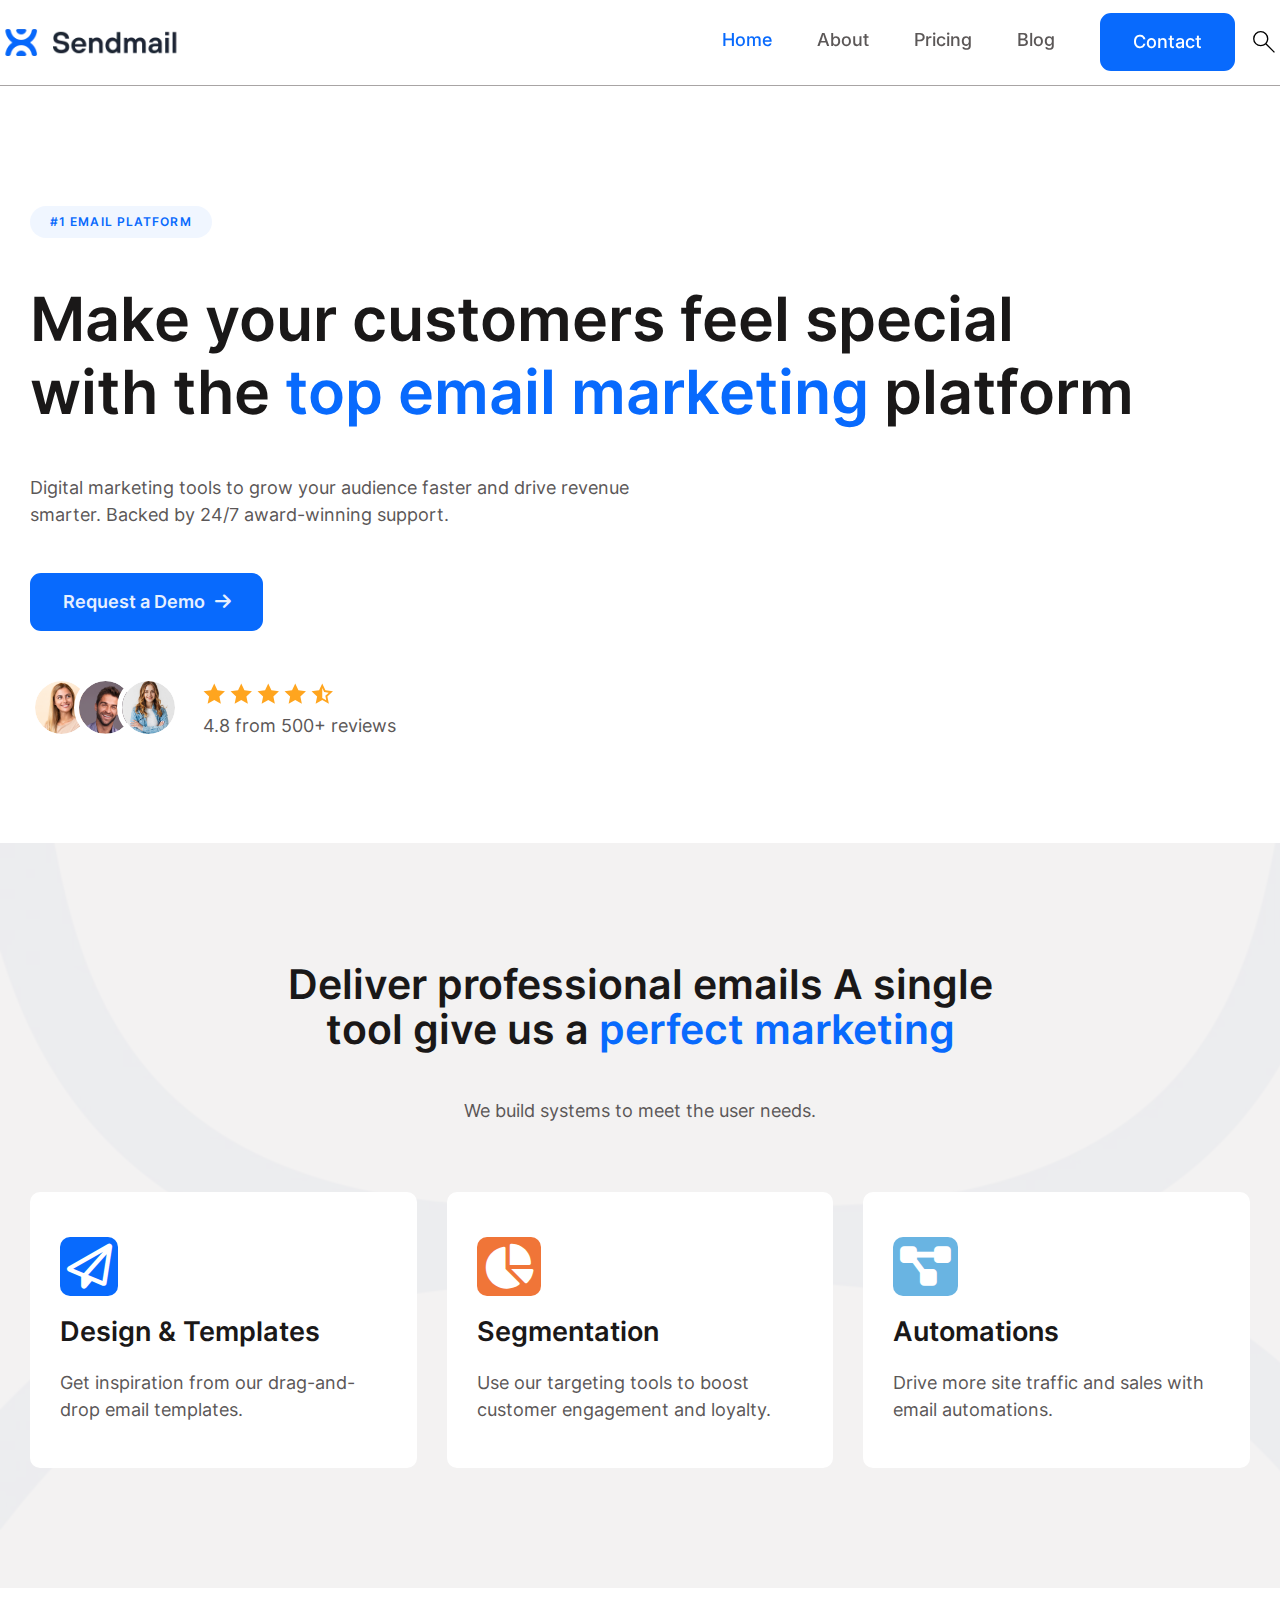
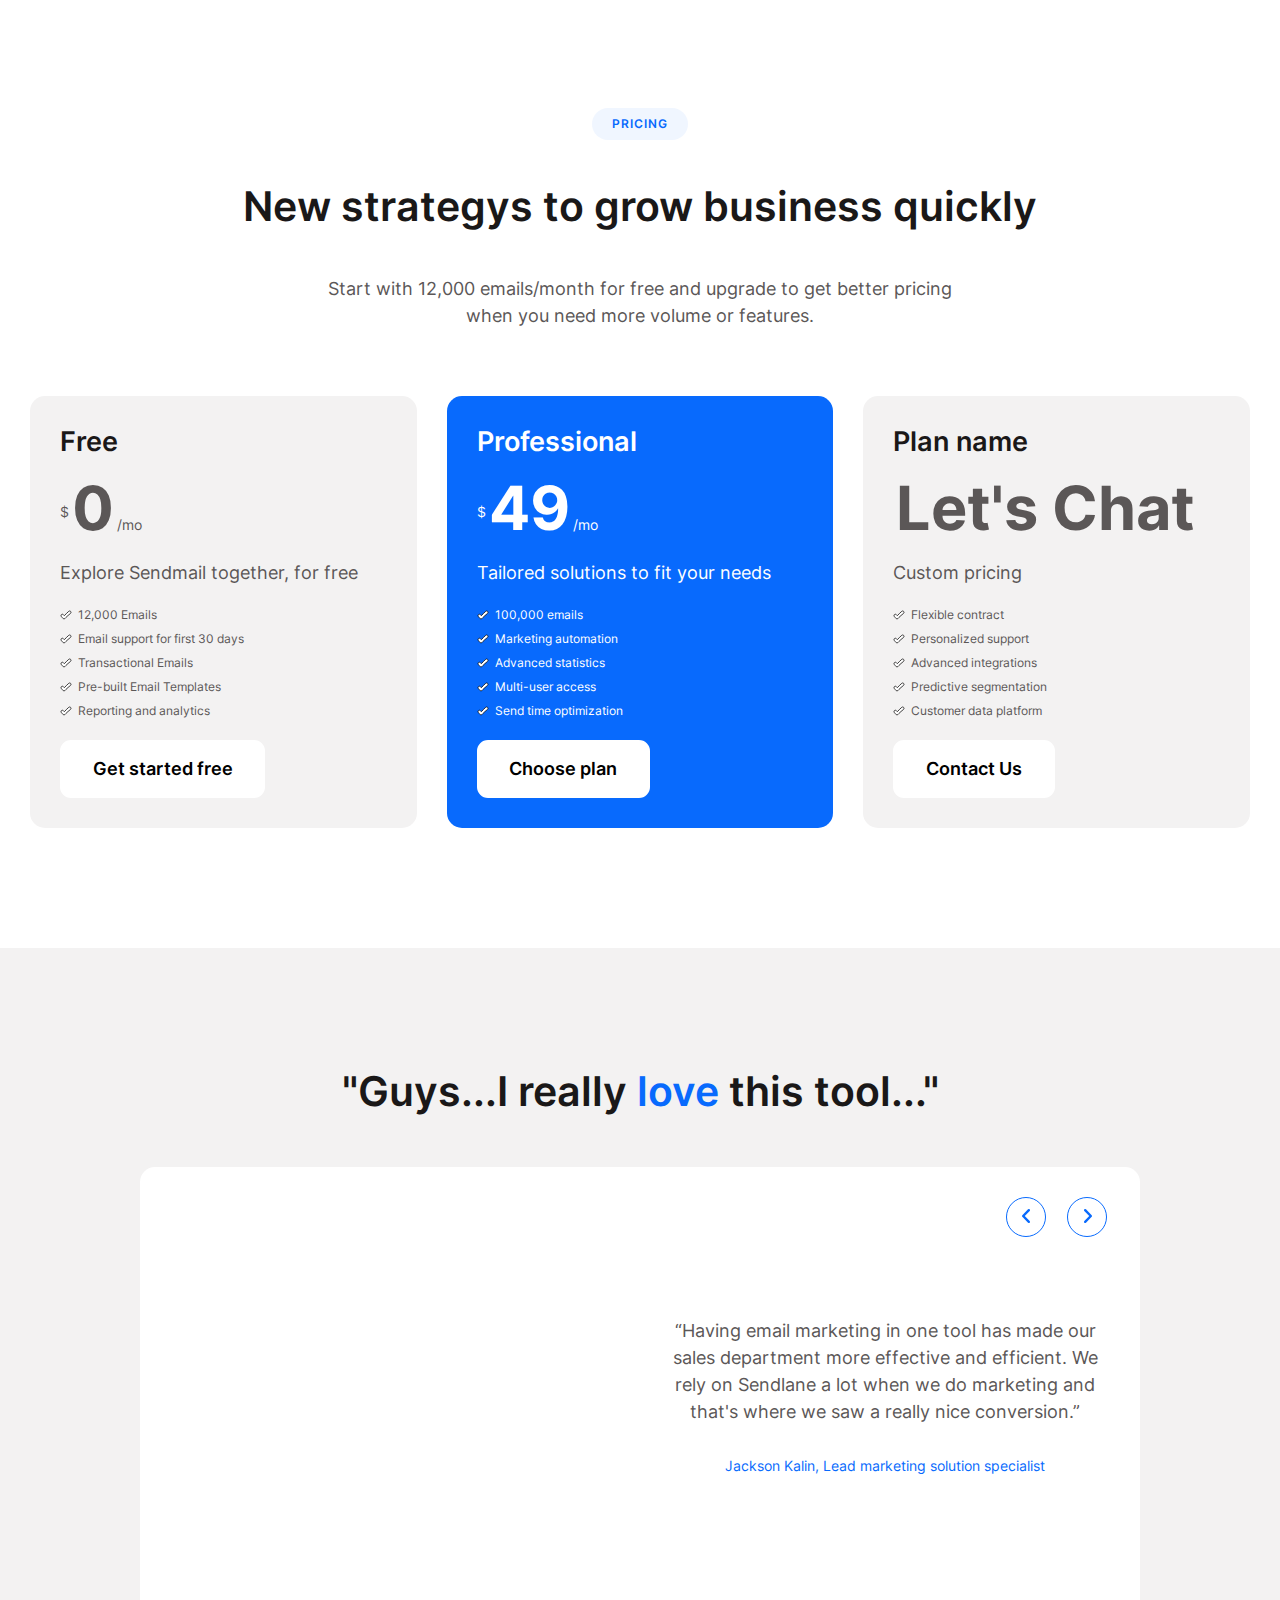
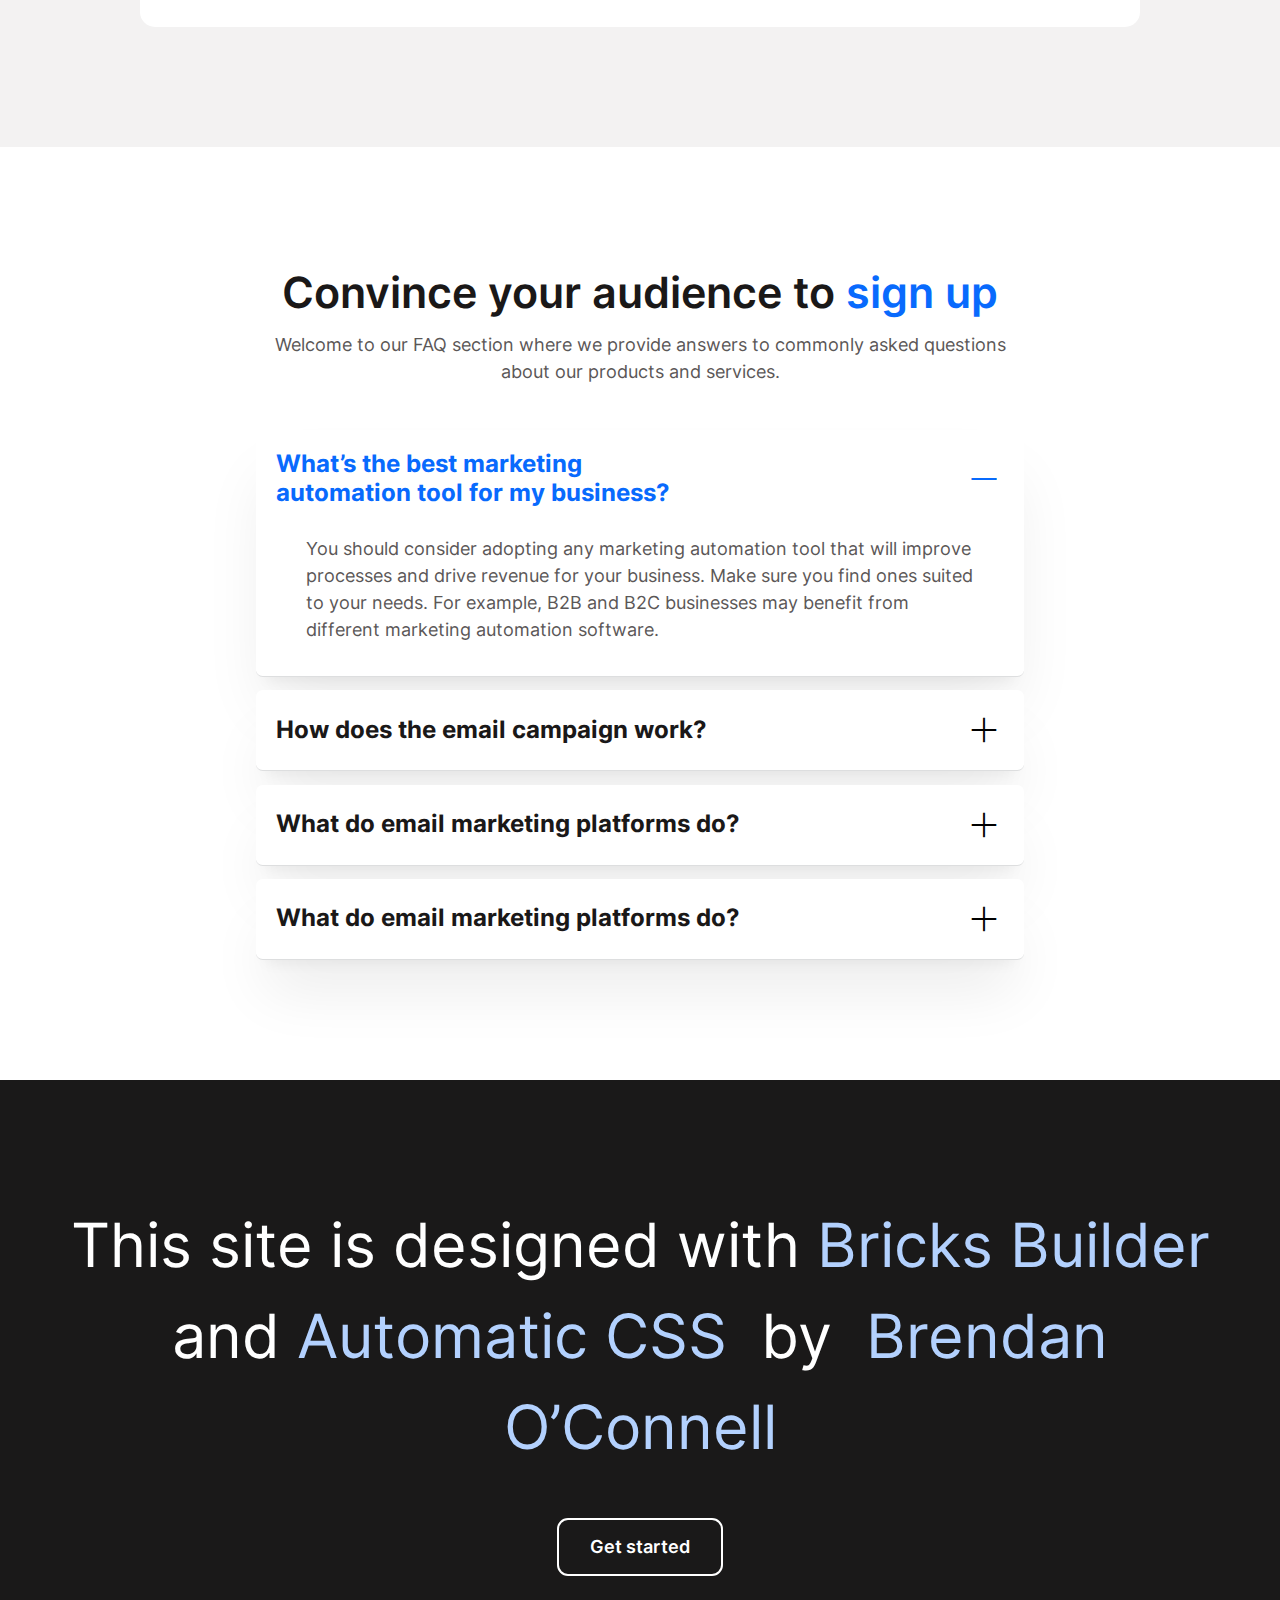
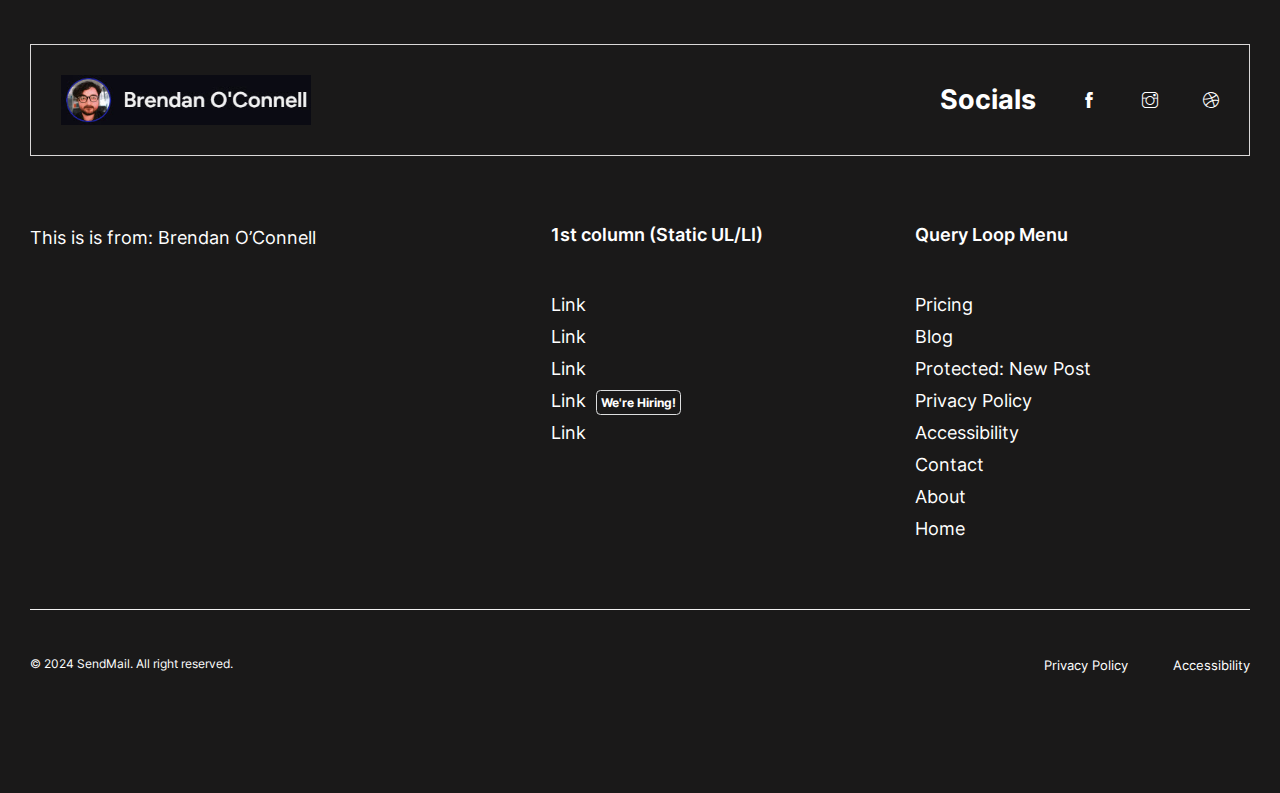
==== commit 70447640: "Reapply "Updated/Added simply-static-1-1721286746"" ====
--- a/index.html
+++ b/index.html
@@ -9,7 +9,7 @@
 <link rel="alternate" type="application/rss+xml" title="SendMail &raquo; Feed" href="/feed/">
 <link rel="alternate" type="application/rss+xml" title="SendMail &raquo; Comments Feed" href="/comments/feed/">
 <script>
-window._wpemojiSettings = {"baseUrl":"https:\/\/s.w.org\/images\/core\/emoji\/15.0.3\/72x72\/","ext":".png","svgUrl":"https:\/\/s.w.org\/images\/core\/emoji\/15.0.3\/svg\/","svgExt":".svg","source":{"concatemoji":"\/wp-includes\/js\/wp-emoji-release.min.js?ver=6.5.4"}};
+window._wpemojiSettings = {"baseUrl":"https:\/\/s.w.org\/images\/core\/emoji\/15.0.3\/72x72\/","ext":".png","svgUrl":"https:\/\/s.w.org\/images\/core\/emoji\/15.0.3\/svg\/","svgExt":".svg","source":{"concatemoji":"\/wp-includes\/js\/wp-emoji-release.min.js?ver=6.6"}};
 /*! This file is auto-generated */
 !function(i,n){var o,s,e;function c(e){try{var t={supportTests:e,timestamp:(new Date).valueOf()};sessionStorage.setItem(o,JSON.stringify(t))}catch(e){}}function p(e,t,n){e.clearRect(0,0,e.canvas.width,e.canvas.height),e.fillText(t,0,0);var t=new Uint32Array(e.getImageData(0,0,e.canvas.width,e.canvas.height).data),r=(e.clearRect(0,0,e.canvas.width,e.canvas.height),e.fillText(n,0,0),new Uint32Array(e.getImageData(0,0,e.canvas.width,e.canvas.height).data));return t.every(function(e,t){return e===r[t]})}function u(e,t,n){switch(t){case"flag":return n(e,"🏳️‍⚧️","🏳️​⚧️")?!1:!n(e,"🇺🇳","🇺​🇳")&&!n(e,"🏴󠁧󠁢󠁥󠁮󠁧󠁿","🏴​󠁧​󠁢​󠁥​󠁮​󠁧​󠁿");case"emoji":return!n(e,"🐦‍⬛","🐦​⬛")}return!1}function f(e,t,n){var r="undefined"!=typeof WorkerGlobalScope&&self instanceof WorkerGlobalScope?new OffscreenCanvas(300,150):i.createElement("canvas"),a=r.getContext("2d",{willReadFrequently:!0}),o=(a.textBaseline="top",a.font="600 32px Arial",{});return e.forEach(function(e){o[e]=t(a,e,n)}),o}function t(e){var t=i.createElement("script");t.src=e,t.defer=!0,i.head.appendChild(t)}"undefined"!=typeof Promise&&(o="wpEmojiSettingsSupports",s=["flag","emoji"],n.supports={everything:!0,everythingExceptFlag:!0},e=new Promise(function(e){i.addEventListener("DOMContentLoaded",e,{once:!0})}),new Promise(function(t){var n=function(){try{var e=JSON.parse(sessionStorage.getItem(o));if("object"==typeof e&&"number"==typeof e.timestamp&&(new Date).valueOf()<e.timestamp+604800&&"object"==typeof e.supportTests)return e.supportTests}catch(e){}return null}();if(!n){if("undefined"!=typeof Worker&&"undefined"!=typeof OffscreenCanvas&&"undefined"!=typeof URL&&URL.createObjectURL&&"undefined"!=typeof Blob)try{var e="postMessage("+f.toString()+"("+[JSON.stringify(s),u.toString(),p.toString()].join(",")+"));",r=new Blob([e],{type:"text/javascript"}),a=new Worker(URL.createObjectURL(r),{name:"wpTestEmojiSupports"});return void(a.onmessage=function(e){c(n=e.data),a.terminate(),t(n)})}catch(e){}c(n=f(s,u,p))}t(n)}).then(function(e){for(var t in e)n.supports[t]=e[t],n.supports.everything=n.supports.everything&&n.supports[t],"flag"!==t&&(n.supports.everythingExceptFlag=n.supports.everythingExceptFlag&&n.supports[t]);n.supports.everythingExceptFlag=n.supports.everythingExceptFlag&&!n.supports.flag,n.DOMReady=!1,n.readyCallback=function(){n.DOMReady=!0}}).then(function(){return e}).then(function(){var e;n.supports.everything||(n.readyCallback(),(e=n.source||{}).concatemoji?t(e.concatemoji):e.wpemoji&&e.twemoji&&(t(e.twemoji),t(e.wpemoji)))}))}((window,document),window._wpemojiSettings);
 </script>
@@ -43,24 +43,24 @@
 <link rel="stylesheet" id="color-scheme-switcher-frontend-css" href="/wp-content/plugins/automaticcss-plugin/classes/Features/Color_Scheme_Switcher/css/frontend.css?ver=1721285527" media="all">
 <link rel="stylesheet" id="automaticcss-frames-css" href="/wp-content/uploads/automatic-css/automatic-frames.css?ver=1721285625" media="all">
 <style id="bricks-frontend-inline-inline-css">html {scroll-behavior: smooth}
-:root {}:root { --bricks-color-acss_import_transparent: transparent; }  body {font-family: "Inter"} h1, h2, h3, h4, h5, h6 {font-weight: 600} .brxe-container {width: 1280px} .woocommerce main.site-main {width: 1280px} #brx-content.wordpress {width: 1280px} .header.brxe-div {border-bottom: 1px solid var(--neutral-semi-light)} .header { margin-inline: auto; } .header__inner.brxe-container {display: flex; flex-direction: row; align-items: center; justify-content: space-between; align-self: center !important; padding-top: var(--space-s); padding-right: var(--section-padding-x); padding-bottom: var(--space-s); padding-left: var(--section-padding-x)} @media (max-width: 767px) {.header__inner.brxe-container {flex-wrap: nowrap} } .header__logo.brxe-image {width: 10em} .nav.brxe-nav-menu .bricks-mobile-menu-toggle {color: var(--fr-text-dark)} .nav.brxe-nav-menu .bricks-mobile-menu > li > a {color: var(--fr-text-light)} .nav.brxe-nav-menu .bricks-mobile-menu > li > .brx-submenu-toggle > * {color: var(--fr-text-light)} .nav.brxe-nav-menu .bricks-nav-menu > li {margin-left: 0} .nav.brxe-nav-menu .bricks-nav-menu .sub-menu .brx-submenu-toggle > a + button {color: var(--link-color); font-size: var(--text-s); line-height: 1} .nav.brxe-nav-menu .bricks-nav-menu .sub-menu {background-color: var(--shade-ultra-light)} .nav.brxe-nav-menu .bricks-nav-menu .sub-menu > li > a {color: var(--link-color)} .nav.brxe-nav-menu .bricks-nav-menu .sub-menu > li > .brx-submenu-toggle > * {color: var(--link-color)} .nav.brxe-nav-menu .bricks-mobile-menu .sub-menu > li > a {color: var(--fr-text-light)} .nav.brxe-nav-menu .bricks-mobile-menu .sub-menu > li > .brx-submenu-toggle > * {color: var(--fr-text-light)} .nav.brxe-nav-menu .bricks-nav-menu > li:hover > a {color: var(--link-color-hover)} .nav.brxe-nav-menu .bricks-nav-menu > li:hover > .brx-submenu-toggle > * {color: var(--link-color-hover)} .nav.brxe-nav-menu {font-variation-settings: "wght" 500; width: 100%; display: flex; justify-content: flex-end} .nav.brxe-nav-menu .bricks-nav-menu > li > a {color: var(--neutral-semi-dark); line-height: var(--btn-line-height); font-weight: 200; padding-top: calc(var(--btn-pad-y) / 1); padding-bottom: calc(var(--btn-pad-y) / 1); justify-content: center} .nav.brxe-nav-menu .bricks-nav-menu > li > .brx-submenu-toggle > * {color: var(--neutral-semi-dark); line-height: var(--btn-line-height); font-weight: 200; padding-top: calc(var(--btn-pad-y) / 1); padding-bottom: calc(var(--btn-pad-y) / 1)} .nav.brxe-nav-menu .bricks-nav-menu .current-menu-item > a {color: var(--link-color-active)} .nav.brxe-nav-menu .bricks-nav-menu .current-menu-item > .brx-submenu-toggle > * {color: var(--link-color-active)} .nav.brxe-nav-menu .bricks-nav-menu > .current-menu-parent > a {color: var(--link-color-active)} .nav.brxe-nav-menu .bricks-nav-menu > .current-menu-parent > .brx-submenu-toggle > * {color: var(--link-color-active)} .nav.brxe-nav-menu .bricks-nav-menu > .current-menu-ancestor > a {color: var(--link-color-active)} .nav.brxe-nav-menu .bricks-nav-menu > .current-menu-ancestor > .brx-submenu-toggle > * {color: var(--link-color-active)} .nav.brxe-nav-menu .bricks-nav-menu .sub-menu > li:hover > a {color: var(--link-color-hover)} .nav.brxe-nav-menu .bricks-nav-menu .sub-menu > li:hover > .brx-submenu-toggle > * {color: var(--link-color-hover)} .nav.brxe-nav-menu .bricks-nav-menu .sub-menu .brx-submenu-toggle > a:hover + button {color: var(--link-color-hover)} .nav.brxe-nav-menu .bricks-nav-menu .sub-menu button[aria-expanded="true"] > * {transform: rotateZ(270deg)} .nav.brxe-nav-menu .bricks-nav-menu button[aria-expanded="true"] > * {transform: rotateZ(180deg)} .nav.brxe-nav-menu .bricks-nav-menu .sub-menu .brx-submenu-toggle button {padding-right: 20px} .nav.brxe-nav-menu .bricks-nav-menu .sub-menu a {padding-right: 0; padding-left: 0} .nav.brxe-nav-menu .bricks-nav-menu .sub-menu button {padding-right: 0; padding-left: 0} .nav.brxe-nav-menu .bricks-nav-menu {gap: var(--content-gap)} .nav.brxe-nav-menu .bricks-nav-menu > li > .brx-submenu-toggle {justify-content: center} .nav { --link-color: var(--primary-ultra-dark); --link-color-hover: var(--primary-hover); --link-color-active: var(--primary);--button-color: var(--primary); --button-color-hover: var(--primary-hover); --button-text: var(--fr-text-light); --button-text-hover: var(--fr-text-light); --toggle-gap: .5em; --sub-li-padding: 1em;} .nav ul.bricks-mobile-menu { display: flex; align-items: center;} .show-mobile-menu ul.bricks-mobile-menu { display: flex; flex-direction: column; align-items: flex-start;} .nav { align-items: center; } .nav nav {width: 100%;}.nav .bricks-nav-menu > li:first-child,.nav .bricks-nav-menu > li:last-child { margin-inline-start: auto;}.nav .bricks-nav-menu > li:last-child a {background-color: var(--button-color); border-color: var(--button-color);color: var(--button-text)!important; border-width: var(--btn-border-size); border-radius: var(--btn-radius); border-style: solid; min-inline-size: var(--btn-width); line-height: var(--btn-line-height); letter-spacing: var(--btn-letter-spacing); text-transform: var(--btn-text-transform); text-decoration: var(--btn-text-decoration);font-style: var(--btn-text-style); font-weight: var(--btn-weight); padding: var(--btn-pad-y) var(--btn-pad-x); justify-content: center; text-align: center;}.nav .bricks-nav-menu > li:last-child a:hover {background-color: var(--button-color-hover); border-color: var(--button-color-hover);color: var(--button-text-hover)!important;} .nav .brx-submenu-toggle {display: flex; flex-direction: row; gap: var(--toggle-gap);} .nav .brx-submenu-toggle button { margin: 0!important; padding: 0!important;} .nav .sub-menu {min-inline-size: max-content!important;} .nav .sub-menu li {padding-inline: var(--sub-li-padding);} @media (max-width: 991px) {.nav.brxe-nav-menu {line-height: 0} }@media (max-width: 767px) {.nav.brxe-nav-menu .bricks-mobile-menu > .menu-item-has-children .brx-submenu-toggle button {color: var(--fr-text-light)} } .fr-hero.brxe-section {row-gap: var(--container-gap)} .fr-hero-bravo__content-wrapper.brxe-container {align-items: flex-start; justify-content: center; text-align: left; row-gap: var(--space-l)} b .fr-cta-links-alpha.brxe-block {display: flex; flex-wrap: wrap; row-gap: var(--space-m); column-gap: var(--space-m); width: 100%; flex-direction: row; align-items: center} @media (max-width: 478px) { .fr-cta-links-alpha > * { width: 100% !important;} } .fr-avatar-group-alpha.brxe-div {display: flex; flex-wrap: nowrap; justify-content: flex-start; width: var(--avatar-size); margin-right: 65px; align-items: center; column-gap: var(--space-m)} .fr-avatar-group-alpha {--overlap: 2.75em; --avatar-size: 3.5em;} .fr-avatar-group-alpha > *:not(:first-child) {margin-left: calc(var(--overlap) * -1);} .fr-avatar-group-alpha__avatar.brxe-image:not(.tag), .fr-avatar-group-alpha__avatar.brxe-image img {object-fit: cover} .fr-avatar-group-alpha__avatar.brxe-image {width: var(--avatar-size); overflow: hidden; border: 5px solid var(--white); border-radius: 50vw; height: var(--avatar-size)} .fr-rating-alpha.brxe-div {display: flex; row-gap: .25em; column-gap: .25em} .fr-rating-alpha {--icon-size: 1.25em;} .fr-rating-alpha > *:first-child {display: none;} [data-rating*="."] > *:first-child {display: flex;} [data-rating*=".0"] > *:first-child {display: none !important;} [data-rating^="1"] > *:nth-child(n+3) { display: none;}[data-rating^="2"] > *:nth-child(n+4) { display: none;}[data-rating^="3"] > *:nth-child(n+5) { display: none;}[data-rating^="4"] > *:nth-child(n+6) { display: none;} .fr-rating-alpha__icon.brxe-icon {color: #ffa51f; fill: #ffa51f; font-size: var(--text-m)} .fr-rating-alpha__icon-half.brxe-icon {order: 1} .accent-heading.brxe-text-basic {font-size: var(--text-s); line-height: 1; color: var(--primary); text-transform: uppercase; letter-spacing: 1.1px; font-weight: 600; order: -1; padding-top: calc(var(--space-xs) / 1.3); padding-right: var(--space-s); padding-bottom: calc(var(--space-xs) / 1.3); padding-left: var(--space-s); background-color: var(--primary-light-trans-20); border-radius: var(--radius-xl)} .fr-slider-section-foxtrot.brxe-section {padding-top: calc(var(--space-xs) / 2); padding-right: calc(var(--space-xs) / 3); padding-bottom: calc(var(--space-xs) / 2); padding-left: calc(var(--space-xs) / 3); overflow: hidden; z-index: 10; color: var(--fr-text-light)} .fr-slider-section-foxtrot { position: relative;} .fr-slider-section-foxtrot::before{ content: ""; position: absolute; top: 0; left:0; width: 30%; height: 100%; z-index: 1; background: linear-gradient(to left, transparent, var(--white));} .fr-slider-section-foxtrot::after{ content: ""; position: absolute; top: 0; right:0; width: 30%; height: 100%; z-index: 1; background: linear-gradient(to right, transparent, var(--white));} .fr-slider-foxtrot.brxe-fr-slider .splide__slide {opacity: 0.75} .fr-slider-section-foxtrot__item-wrapper.brxe-div {align-self: center !important} .fr-slider-section-foxtrot__item.brxe-image figcaption {text-align: center; text-transform: uppercase; line-height: 1; font-weight: 700} .fr-feature-section-alpha.brxe-section {row-gap: var(--container-gap); background-color: var(--fr-bg-light); background-image: url(/wp-content/uploads/2024/05/Sendmail-Deliver-BG-2-1024x584.webp); background-size: cover; background-blend-mode: color-burn} .fr-intro-alpha.brxe-container {align-items: center; text-align: center; row-gap: var(--content-gap)} @media (max-width: 767px) {.fr-intro-alpha.brxe-container {text-align: left; align-items: flex-start} } .fr-intro-alpha__heading.brxe-heading {line-height: 1.1; width: 30h} @media (max-width: 767px) {.fr-intro-alpha__heading.brxe-heading {font-size: var(--h1)} } .fr-feature-grid-alpha.brxe-container {display: grid; align-items: initial; grid-gap: var(--grid-gap); grid-template-columns: var(--grid-3); grid-template-rows: var(--grid-1); align-items: stretch; margin-top: 0; margin-bottom: 0; padding-left: 0} .fr-feature-grid-alpha {list-style-type: none;} @media (max-width: 991px) {.fr-feature-grid-alpha.brxe-container {grid-template-columns: var(--grid-2)} }@media (max-width: 478px) {.fr-feature-grid-alpha.brxe-container {grid-template-columns: var(--grid-1)} } .fr-feature-card-alpha.brxe-div {flex-direction: column; display: flex; row-gap: var(--fr-card-gap); position: relative; padding-top: var(--space-l); padding-right: var(--fr-card-padding); padding-bottom: var(--space-l); padding-left: var(--fr-card-padding); background-color: var(--white); border-radius: var(--radius-m); align-self: flex-start !important; align-items: flex-start} .fr-feature-card-alpha {--icon-size: 2.5em; --icon-fill-color: var(--text-dark); --icon-stroke-color: var(--text-dark); --icon-fill-color-hover: var(--text-dark); --icon-stroke-color-hover: var(--text-dark);} .fr-feature-card-alpha__body.brxe-div {display: flex; flex-direction: column; row-gap: var(--fr-card-gap); position: static} .fr-feature-card-alpha__heading.brxe-heading {position: static} .fr-feature-card-alpha__lede.brxe-text-basic {margin-top: 0} .fr-feature-card-alpha__icon-wrapper.brxe-div {order: -1; padding-top: calc(var(--space-xs) / 2); padding-right: calc(var(--space-xs) / 2); padding-bottom: calc(var(--space-xs) / 2); padding-left: calc(var(--space-xs) / 2); background-color: var(--primary); border-radius: var(--radius-m)} .feature-card-alpha__icon-wrapper svg { height: var(--icon-size); width: var(--icon-size); fill: var(--icon-fill-color); color: var(--icon-stroke-color);} .feature-card-alpha__icon-wrapper i { color: var(--icon-fill-color); font-size: var(--icon-size);} .feature-card-alpha__icon-wrapper svg:hover { fill: var(--icon-fill-color-hover); color: var(--icon-stroke-color); } .feature-card-alpha__icon-wrapper i:hover { color: var(--icon-fill-color-hover);} .fr-feature-card-alpha__icon.brxe-icon {color: var(--white); fill: var(--white)} .fr-pricing-alpha.brxe-section {row-gap: var(--container-gap)} .fr-pricing-grid-alpha.brxe-container {display: grid; align-items: initial; grid-template-columns: var(--grid-3); grid-gap: var(--grid-gap); grid-template-rows: var(--grid-1); align-items: stretch; padding-left: 0; margin-top: 0; margin-bottom: 0} .fr-pricing-grid-alpha { list-style-type: none; } @media (max-width: 991px) {.fr-pricing-grid-alpha.brxe-container {grid-template-columns: var(--grid-2)} }@media (max-width: 767px) {.fr-pricing-grid-alpha.brxe-container {grid-template-columns: var(--grid-1)} } .fr-price-card-alpha.brxe-div {display: flex; flex-direction: column; row-gap: var(--fr-card-gap); padding-top: var(--space-m); padding-right: var(--space-m); padding-bottom: var(--space-m); padding-left: var(--space-m); background-image: url(/wp-content/uploads/2024/05/Sendmail-Pricing-BG-3.webp); background-attachment: scroll; background-blend-mode: color-burn; background-color: var(--neutral-ultra-light); background-size: 50%; background-repeat: no-repeat; background-position: top right; border-radius: var(--radius-l)} .fr-price-card-alpha__body.brxe-div {display: flex; flex-direction: column; row-gap: var(--fr-card-gap)} .fr-price-card-alpha__price-currency.brxe-text-basic {top: -1em} .fr-price-card-alpha__price-amount.brxe-text-basic {font-size: var(--h1); line-height: 1; margin-right: .05em; margin-left: .05em} .fr-price-card-alpha__price-period.brxe-text-basic {bottom: 0px} .fr-price-card-alpha__list.brxe-div {font-size: var(--text-s); display: flex; flex-direction: column; row-gap: .5em; padding-left: 0; margin-top: 0; margin-bottom: 0} .fr-price-card-alpha__list {--icon-size: 1em; --icon-fill-color: transparent; --icon-stroke-color: var(--bg-dark); --icon-fill-color-hover: transparent; --icon-stroke-color-hover: var(--bg-dark); list-style-type: none;} .fr-price-card-alpha__list-item.brxe-div {display: flex; flex-direction: row; align-items: center; column-gap: .5em} .fr-price-card-alpha__list-item svg { height: var(--icon-size); width: var(--icon-size); fill: var(--icon-fill-color); color: var(--icon-stroke-color);} .fr-price-card-alpha__list-item i { color: var(--icon-fill-color); font-size: var(--icon-size);} .fr-price-card-alpha__list-item svg:hover { fill: var(--icon-fill-color-hover); color: var(--icon-stroke-color); } .fr-price-card-alpha__list-item i:hover { color: var(--icon-fill-color-hover);} .fr-price-card-alpha__lcon.brxe-icon {color: var(--primary); fill: var(--primary)} .fr-price-card-alpha__footer.brxe-div {margin-top: auto} .testimonial-20.brxe-section {background-image: url(/wp-content/uploads/2024/05/Sendmail-Testimonial-BG-2-1024x736.webp); background-size: cover; background-color: var(--neutral-ultra-light); background-blend-mode: color-burn} .testimonial-20-container.brxe-container {flex-direction: column; row-gap: 5rem; align-items: center} .testimonial-20-content__title.brxe-heading {text-align: center} .testimonial-20-content.brxe-slider-nested .splide__arrow--next {right: 10rem; left: 85%; top: 5rem} .testimonial-20-content.brxe-slider-nested .splide__arrow--prev {left: 80%; right: 10rem; top: 5rem} .testimonial-20-content.brxe-slider-nested .splide__arrow {font-size: var(--text-m); color: var(--primary); border: .1rem solid var(--primary); border-radius: 50%; height: 4rem; width: 4rem} .testimonial-20-content.brxe-slider-nested .splide__arrow:hover {background-color: var(--primary); color: var(--white)} @media (max-width: 767px) {.testimonial-20-content.brxe-slider-nested .splide__arrow--next {left: 90%} }@media (max-width: 478px) {.testimonial-20-content.brxe-slider-nested .splide__arrow--prev {left: 75%} } .testimonial-20-content__wrapper.brxe-div {width: 100%; max-width: 100rem; display: grid; align-items: initial; grid-template-columns: repeat(12, minmax(0, 1fr)); grid-gap: 4rem; align-items: center; padding-top: var(--space-m); padding-right: var(--space-m); padding-bottom: var(--space-m); padding-left: var(--space-m); background-color: var(--white); border-radius: var(--radius-l)} @media (max-width: 767px) {.testimonial-20-content__wrapper.brxe-div {grid-gap: 2rem} } .testimonial-20-content__text.brxe-div {grid-column: span 6; text-align: center; display: flex; flex-direction: column; row-gap: 3rem} @media (max-width: 767px) {.testimonial-20-content__text.brxe-div {grid-column: span 12} } .testimonial-20-content__profile.brxe-text-basic {font-size: calc(var(--text-m) - .4rem); color: var(--primary)} .testimonial-20-content__media.brxe-div {grid-column: span 6; order: -1} @media (max-width: 767px) {.testimonial-20-content__media.brxe-div {grid-column: span 12} } .testimonial-20-content__media-img.brxe-image:not(.tag), .testimonial-20-content__media-img.brxe-image img {object-fit: contain} .testimonial-20-content__media-img.brxe-image {width: 100%; height: 40rem} @media (max-width: 767px) {.testimonial-20-content__media-img.brxe-image {height: 40rem} } .footer-container.brxe-container {row-gap: var(--container-gap)} .footer__cta.brxe-block {display: flex; flex-direction: column; align-items: center; row-gap: var(--content-gap)} .footer__cta-heading.brxe-text {font-size: var(--h1); text-align: center} .footer__cta-heading.brxe-text a {font-size: var(--h1); text-align: center; font-size: inherit} .footer__cta-heading a{ color: var(--primary-light);} .footer__header.brxe-block {padding-top: var(--space-m); padding-right: var(--space-m); padding-bottom: var(--space-m); padding-left: var(--space-m); display: flex; flex-direction: row; justify-content: center; border: .1rem solid var(--neutral-light); align-items: center; flex-wrap: nowrap} .footer__social-wrapper.brxe-block {flex-direction: row; align-items: center; column-gap: var(--content-gap); justify-content: flex-end} .footer__socials-text.brxe-text-basic {font-size: var(--h3); font-weight: 700} .footer__socials.brxe-div {display: flex; column-gap: var(--content-gap)} .footer__social-icon.brxe-icon {font-size: 1.6rem} .footer__footer.brxe-block {row-gap: var(--container-gap)} .footer__footer-intro.brxe-block {row-gap: var(--content-gap); display: grid; align-items: initial; grid-template-columns: var(--grid-12); grid-gap: var(--grid-gap)} @media (max-width: 767px) {.footer__footer-intro.brxe-block {grid-template-columns: var(--grid-1)} } .footer__newsletter.brxe-block {row-gap: var(--content-gap); grid-column: 1/5} @media (max-width: 767px) {.footer__newsletter.brxe-block {grid-column: span 1} } .footer__nav-wrapper.brxe-block {grid-column: 6/-1} @media (max-width: 767px) {.footer__nav-wrapper.brxe-block {grid-column: span 1} } .footer-nav-wrapper.brxe-block {display: grid; align-items: initial; grid-template-columns: var(--grid-2); grid-gap: var(--grid-gap)} @media (max-width: 767px) {.footer-nav-wrapper.brxe-block {grid-template-columns: var(--grid-3)} }@media (max-width: 478px) {.footer-nav-wrapper.brxe-block {grid-template-columns: var(--grid-2)} } .footer-nav-column.brxe-div {display: flex; flex-direction: column; row-gap: var(--content-gap)} .footer-nav-heading.brxe-heading {font-size: var(--text-m)} .footer-menu.brxe-block {display: flex; flex-direction: column; row-gap: .5rem} .footer-link-update.brxe-text-basic {font-size: var(--text-s); color: var(--action); font-weight: 700; padding-top: .4rem; padding-right: .4rem; padding-bottom: .4rem; padding-left: .4rem; background-color: var(--action-ultra-light); margin-left: 1rem; border: 1px solid var(--bricks-border-color); border-radius: var(--radius-xs)} .footer__copy-legal.brxe-block {display: grid; align-items: initial; grid-template-columns: var(--grid-2); padding-top: var(--space-l); border-top: .1rem solid var(--neutral-ultra-light); align-items: center} @media (max-width: 767px) {.footer__copy-legal.brxe-block {grid-template-columns: var(--grid-1)} } .footer-bottom__left.brxe-block {flex-direction: row; row-gap: var(--space-xs); column-gap: var(--space-xs); align-items: center} @media (max-width: 478px) {.footer-bottom__left.brxe-block {flex-direction: column; align-items: flex-start} } .footer-copyright.brxe-text-basic {font-size: var(--text-s)} .footer-legal-nav.brxe-block {flex-direction: row; column-gap: var(--content-gap)} .footer-legal__li.brxe-div {line-height: 1} .footer-legal__link-text.brxe-text-link {font-size: calc(var(--text-s) * 1.1)}  .bricks-is-frontend .animation-trigger{ opacity:0; }  .animate{ animation-name: fadeAnimation; animation-delay: calc(var(--delay, 0) * 200ms); animation-duration: var(--duration, 400ms); animation-timing-function: ease-in-out; animation-fill-mode: forwards; }  .animation--left-to-right{ --translate: -20px,0,0; } .animation--right-to-left{ --translate: 20px,0,0; } .animation--top-to-bottom{ --translate: 0,-20px,0; } .animation--bottom-to-top{ --translate: 0,20px,0; }  @keyframes fadeAnimation{ from{ color: rgba(0, 0, 0, 0.35); transform: translate3d(var(--translate)); } to{ opacity: 1; transform: translate3d(0,0,0); color: rgba(0, 0, 0, 1); } }  .bricks-is-frontend .animation-trigger { color: rgba(0, 0, 0, 0.35);  }  .fade { animation-name: fadeInAnimation; animation-duration: var(--duration, 400ms); animation-timing-function: ease-in-out; animation-fill-mode: forwards; }  @keyframes fadeInAnimation { from { color: rgba(0, 0, 0, 0.35);  } to { color: rgba(0, 0, 0, 1);  } } @media (max-width: 991px) {#brxe-yryzcv .bricks-nav-menu-wrapper { display: none; }#brxe-yryzcv .bricks-mobile-menu-toggle { display: block; }}#brxe-yryzcv button {height: 1.15em; width: 1.15em} #brxe-vteckb svg {height: var(--icon); width: var(--icon)} #brxe-vteckb button {height: var(--icon); width: var(--icon)} #brxe-vteckb form {overflow: hidden} #brxe-vykytl {display: flex; align-items: center; column-gap: var(--space-xs)} #brxe-wpkctk {padding-right: 0; padding-left: 0} @media (max-width: 991px) {#brxe-wpkctk {padding-right: var(--section-padding-x); padding-left: var(--section-padding-x)} } #brxe-56945b {height: var(--icon-size); width: var(--icon-size)} #brxe-67f500 {height: var(--icon-size); width: var(--icon-size)} #brxe-26f222 {height: var(--icon-size); width: var(--icon-size)} #brxe-56aee2 {height: var(--icon-size); width: var(--icon-size)} #brxe-a1addf {width: var(--icon-size); height: var(--icon-size)} #brxe-60b5fa {height: var(--icon-size); width: var(--icon-size)} #brxe-cae3c3 {flex-direction: column; row-gap: calc(var(--space-xs) / 2)} #brxe-1ff817 {flex-direction: row; width: auto; align-items: center} @media (max-width: 767px) {#brxe-1ff817 {row-gap: var(--space-xs)} } #brxe-f2a2ef {padding-bottom: var(--space-m)} #brxe-3375b7 .splide__arrows .splide__arrow {font-size: var(--space-l)} #brxe-3375b7 .splide__arrow--prev {top: 50%; left: var(--space-xs)} #brxe-3375b7 .splide__arrow--next {top: 50%; right: var(--space-xs)} #brxe-7a7f74 {background-color: var(--secondary)} #brxe-aae4e2 {background-color: var(--base-semi-light)} #brxe-16cf17 {color: var(--white); fill: var(--white)} #brxe-ed7ad3 {color: var(--white); fill: var(--white)} #brxe-404305 {color: var(--white); fill: var(--white)} #brxe-19aa01 {color: var(--white); fill: var(--white)} #brxe-0863c7 {color: var(--white); fill: var(--white)} #brxe-bffb00 {color: var(--white)} #brxe-d2f05f {color: var(--white); fill: var(--white)} #brxe-c3e1d3 {color: var(--white); fill: var(--white)} #brxe-477197 {color: var(--white); fill: var(--white)} #brxe-0a09a4 {color: var(--white); fill: var(--white)} #brxe-476a4b {color: var(--white); fill: var(--white)} #brxe-ddf3b0 {background-color: var(--primary); color: var(--white)} #brxe-16d313 {color: var(--white); fill: var(--white)} #brxe-11f449 {color: var(--white); fill: var(--white)} #brxe-3bf053 {color: var(--white); fill: var(--white)} #brxe-79ca04 {color: var(--white); fill: var(--white)} #brxe-f435b5 {color: var(--white); fill: var(--white)} #brxe-gzfdjg .bricks-site-logo {width: 250px} #brxe-vqvkgu {justify-content: flex-end} @media (max-width: 767px) {#brxe-vqvkgu {justify-content: flex-start} } #brxe-kqxrop {display: flex} #brxe-ixrttd {border-top: 1px solid var(--action-ultra-light)} #brxe-jrmops {right: 40px; bottom: 40px; transform: translateY(10px); width: 50px} #brxe-jrmops .x-back-to-top_progress-line {stroke: var(--action)} #brxe-jrmops .x-back-to-top_progress {--x-backtotop-stroke-width: 3px} #brx-header.sticky.scrolling > .brxe-section,#brx-header.sticky.scrolling > .brxe-container,#brx-header.sticky.scrolling > .brxe-block,#brx-header.sticky.scrolling > .brxe-div {background-color: var(--white-trans-90)}</style>
+:root {}:root { --bricks-color-acss_import_transparent: transparent; }  body {font-family: "Inter"} h1, h2, h3, h4, h5, h6 {font-weight: 600} .brxe-container {width: 1280px} .woocommerce main.site-main {width: 1280px} #brx-content.wordpress {width: 1280px} .header.brxe-div {border-bottom: 1px solid var(--neutral-semi-light)} .header { margin-inline: auto; } .header__inner.brxe-container {display: flex; flex-direction: row; align-items: center; justify-content: space-between; align-self: center !important; padding-top: var(--space-xs); padding-right: var(--section-padding-x); padding-bottom: var(--space-xs); padding-left: var(--section-padding-x)} @media (max-width: 767px) {.header__inner.brxe-container {flex-wrap: nowrap} } .header__logo.brxe-image {width: 10em} .nav.brxe-nav-menu .bricks-mobile-menu-toggle {color: var(--fr-text-dark)} .nav.brxe-nav-menu .bricks-mobile-menu > li > a {color: var(--fr-text-light)} .nav.brxe-nav-menu .bricks-mobile-menu > li > .brx-submenu-toggle > * {color: var(--fr-text-light)} .nav.brxe-nav-menu .bricks-nav-menu > li {margin-left: 0} .nav.brxe-nav-menu .bricks-nav-menu .sub-menu .brx-submenu-toggle > a + button {color: var(--link-color); font-size: var(--text-s); line-height: 1} .nav.brxe-nav-menu .bricks-nav-menu .sub-menu {background-color: var(--shade-ultra-light)} .nav.brxe-nav-menu .bricks-nav-menu .sub-menu > li > a {color: var(--link-color)} .nav.brxe-nav-menu .bricks-nav-menu .sub-menu > li > .brx-submenu-toggle > * {color: var(--link-color)} .nav.brxe-nav-menu .bricks-mobile-menu .sub-menu > li > a {color: var(--fr-text-light)} .nav.brxe-nav-menu .bricks-mobile-menu .sub-menu > li > .brx-submenu-toggle > * {color: var(--fr-text-light)} .nav.brxe-nav-menu .bricks-nav-menu > li:hover > a {color: var(--link-color-hover)} .nav.brxe-nav-menu .bricks-nav-menu > li:hover > .brx-submenu-toggle > * {color: var(--link-color-hover)} .nav.brxe-nav-menu {font-variation-settings: "wght" 500; width: 100%; display: flex; justify-content: flex-end} .nav.brxe-nav-menu .bricks-nav-menu > li > a {color: var(--neutral-semi-dark); line-height: var(--btn-line-height); font-weight: 200; padding-top: calc(var(--btn-pad-y) / 1); padding-bottom: calc(var(--btn-pad-y) / 1); justify-content: center} .nav.brxe-nav-menu .bricks-nav-menu > li > .brx-submenu-toggle > * {color: var(--neutral-semi-dark); line-height: var(--btn-line-height); font-weight: 200; padding-top: calc(var(--btn-pad-y) / 1); padding-bottom: calc(var(--btn-pad-y) / 1)} .nav.brxe-nav-menu .bricks-nav-menu .current-menu-item > a {color: var(--link-color-active)} .nav.brxe-nav-menu .bricks-nav-menu .current-menu-item > .brx-submenu-toggle > * {color: var(--link-color-active)} .nav.brxe-nav-menu .bricks-nav-menu > .current-menu-parent > a {color: var(--link-color-active)} .nav.brxe-nav-menu .bricks-nav-menu > .current-menu-parent > .brx-submenu-toggle > * {color: var(--link-color-active)} .nav.brxe-nav-menu .bricks-nav-menu > .current-menu-ancestor > a {color: var(--link-color-active)} .nav.brxe-nav-menu .bricks-nav-menu > .current-menu-ancestor > .brx-submenu-toggle > * {color: var(--link-color-active)} .nav.brxe-nav-menu .bricks-nav-menu .sub-menu > li:hover > a {color: var(--link-color-hover)} .nav.brxe-nav-menu .bricks-nav-menu .sub-menu > li:hover > .brx-submenu-toggle > * {color: var(--link-color-hover)} .nav.brxe-nav-menu .bricks-nav-menu .sub-menu .brx-submenu-toggle > a:hover + button {color: var(--link-color-hover)} .nav.brxe-nav-menu .bricks-nav-menu .sub-menu button[aria-expanded="true"] > * {transform: rotateZ(270deg)} .nav.brxe-nav-menu .bricks-nav-menu button[aria-expanded="true"] > * {transform: rotateZ(180deg)} .nav.brxe-nav-menu .bricks-nav-menu .sub-menu .brx-submenu-toggle button {padding-right: 20px} .nav.brxe-nav-menu .bricks-nav-menu .sub-menu a {padding-right: 0; padding-left: 0} .nav.brxe-nav-menu .bricks-nav-menu .sub-menu button {padding-right: 0; padding-left: 0} .nav.brxe-nav-menu .bricks-nav-menu {gap: var(--content-gap)} .nav.brxe-nav-menu .bricks-nav-menu > li > .brx-submenu-toggle {justify-content: center} .nav { --link-color: var(--primary-ultra-dark); --link-color-hover: var(--primary-hover); --link-color-active: var(--primary);--button-color: var(--primary); --button-color-hover: var(--primary-hover); --button-text: var(--fr-text-light); --button-text-hover: var(--fr-text-light); --toggle-gap: .5em; --sub-li-padding: 1em;} .nav ul.bricks-mobile-menu { display: flex; align-items: center;} .show-mobile-menu ul.bricks-mobile-menu { display: flex; flex-direction: column; align-items: flex-start;} .nav { align-items: center; } .nav nav {width: 100%;}.nav .bricks-nav-menu > li:first-child,.nav .bricks-nav-menu > li:last-child { margin-inline-start: auto;}.nav .bricks-nav-menu > li:last-child a {background-color: var(--button-color); border-color: var(--button-color);color: var(--button-text)!important; border-width: var(--btn-border-size); border-radius: var(--btn-radius); border-style: solid; min-inline-size: var(--btn-width); line-height: var(--btn-line-height); letter-spacing: var(--btn-letter-spacing); text-transform: var(--btn-text-transform); text-decoration: var(--btn-text-decoration);font-style: var(--btn-text-style); font-weight: var(--btn-weight); padding: var(--btn-pad-y) var(--btn-pad-x); justify-content: center; text-align: center;}.nav .bricks-nav-menu > li:last-child a:hover {background-color: var(--button-color-hover); border-color: var(--button-color-hover);color: var(--button-text-hover)!important;} .nav .brx-submenu-toggle {display: flex; flex-direction: row; gap: var(--toggle-gap);} .nav .brx-submenu-toggle button { margin: 0!important; padding: 0!important;} .nav .sub-menu {min-inline-size: max-content!important;} .nav .sub-menu li {padding-inline: var(--sub-li-padding);} @media (max-width: 991px) {.nav.brxe-nav-menu {line-height: 0} }@media (max-width: 767px) {.nav.brxe-nav-menu .bricks-mobile-menu > .menu-item-has-children .brx-submenu-toggle button {color: var(--fr-text-light)} } .fr-hero.brxe-section {row-gap: var(--container-gap)} .fr-hero-bravo__content-wrapper.brxe-container {align-items: flex-start; justify-content: center; text-align: left; row-gap: var(--space-l)} b .fr-cta-links-alpha.brxe-block {display: flex; flex-wrap: wrap; row-gap: var(--space-m); column-gap: var(--space-m); width: 100%; flex-direction: row; align-items: center} @media (max-width: 478px) { .fr-cta-links-alpha > * { width: 100% !important;} } .fr-avatar-group-alpha.brxe-div {display: flex; flex-wrap: nowrap; justify-content: flex-start; width: var(--avatar-size); margin-right: 65px; align-items: center; column-gap: var(--space-m)} .fr-avatar-group-alpha {--overlap: 2.75em; --avatar-size: 3.5em;} .fr-avatar-group-alpha > *:not(:first-child) {margin-left: calc(var(--overlap) * -1);} .fr-avatar-group-alpha__avatar.brxe-image:not(.tag), .fr-avatar-group-alpha__avatar.brxe-image img {object-fit: cover} .fr-avatar-group-alpha__avatar.brxe-image {width: var(--avatar-size); overflow: hidden; border: 5px solid var(--white); border-radius: 50vw; height: var(--avatar-size)} .fr-rating-alpha.brxe-div {display: flex; row-gap: .25em; column-gap: .25em} .fr-rating-alpha {--icon-size: 1.25em;} .fr-rating-alpha > *:first-child {display: none;} [data-rating*="."] > *:first-child {display: flex;} [data-rating*=".0"] > *:first-child {display: none !important;} [data-rating^="1"] > *:nth-child(n+3) { display: none;}[data-rating^="2"] > *:nth-child(n+4) { display: none;}[data-rating^="3"] > *:nth-child(n+5) { display: none;}[data-rating^="4"] > *:nth-child(n+6) { display: none;} .fr-rating-alpha__icon.brxe-icon {color: #ffa51f; fill: #ffa51f; font-size: var(--text-m)} .fr-rating-alpha__icon-half.brxe-icon {order: 1} .accent-heading.brxe-text-basic {font-size: var(--text-s); line-height: 1; color: var(--primary); text-transform: uppercase; letter-spacing: 1.1px; font-weight: 600; order: -1; padding-top: calc(var(--space-xs) / 1.3); padding-right: var(--space-s); padding-bottom: calc(var(--space-xs) / 1.3); padding-left: var(--space-s); background-color: var(--primary-light-trans-20); border-radius: var(--radius-xl)} .fr-slider-section-foxtrot.brxe-section {padding-top: calc(var(--space-xs) / 2); padding-right: calc(var(--space-xs) / 3); padding-bottom: calc(var(--space-xs) / 2); padding-left: calc(var(--space-xs) / 3); overflow: hidden; z-index: 10; color: var(--fr-text-light)} .fr-slider-section-foxtrot { position: relative;} .fr-slider-section-foxtrot::before{ content: ""; position: absolute; top: 0; left:0; width: 30%; height: 100%; z-index: 1; background: linear-gradient(to left, transparent, var(--white));} .fr-slider-section-foxtrot::after{ content: ""; position: absolute; top: 0; right:0; width: 30%; height: 100%; z-index: 1; background: linear-gradient(to right, transparent, var(--white));} .fr-slider-foxtrot.brxe-fr-slider .splide__slide {opacity: 0.75} .fr-slider-section-foxtrot__item-wrapper.brxe-div {align-self: center !important} .fr-slider-section-foxtrot__item.brxe-image figcaption {text-align: center; text-transform: uppercase; line-height: 1; font-weight: 700} .fr-feature-section-alpha.brxe-section {row-gap: var(--container-gap); background-color: var(--fr-bg-light); background-image: url(/wp-content/uploads/2024/05/Sendmail-Deliver-BG-2-1024x584.webp); background-size: cover; background-blend-mode: color-burn} .fr-intro-alpha.brxe-container {align-items: center; text-align: center; row-gap: var(--content-gap)} @media (max-width: 767px) {.fr-intro-alpha.brxe-container {text-align: left; align-items: flex-start} } .fr-intro-alpha__heading.brxe-heading {line-height: 1.1; width: 30h} @media (max-width: 767px) {.fr-intro-alpha__heading.brxe-heading {font-size: var(--h1)} } .fr-feature-grid-alpha.brxe-container {display: grid; align-items: initial; grid-gap: var(--grid-gap); grid-template-columns: var(--grid-3); grid-template-rows: var(--grid-1); align-items: stretch; margin-top: 0; margin-bottom: 0; padding-left: 0} .fr-feature-grid-alpha {list-style-type: none;} @media (max-width: 991px) {.fr-feature-grid-alpha.brxe-container {grid-template-columns: var(--grid-2)} }@media (max-width: 478px) {.fr-feature-grid-alpha.brxe-container {grid-template-columns: var(--grid-1)} } .fr-feature-card-alpha.brxe-div {flex-direction: column; display: flex; row-gap: var(--fr-card-gap); position: relative; padding-top: var(--space-l); padding-right: var(--fr-card-padding); padding-bottom: var(--space-l); padding-left: var(--fr-card-padding); background-color: var(--white); border-radius: var(--radius-m); align-self: flex-start !important; align-items: flex-start} .fr-feature-card-alpha {--icon-size: 2.5em; --icon-fill-color: var(--text-dark); --icon-stroke-color: var(--text-dark); --icon-fill-color-hover: var(--text-dark); --icon-stroke-color-hover: var(--text-dark);} .fr-feature-card-alpha__body.brxe-div {display: flex; flex-direction: column; row-gap: var(--fr-card-gap); position: static} .fr-feature-card-alpha__heading.brxe-heading {position: static} .fr-feature-card-alpha__lede.brxe-text-basic {margin-top: 0} .fr-feature-card-alpha__icon-wrapper.brxe-div {order: -1; padding-top: calc(var(--space-xs) / 2); padding-right: calc(var(--space-xs) / 2); padding-bottom: calc(var(--space-xs) / 2); padding-left: calc(var(--space-xs) / 2); background-color: var(--primary); border-radius: var(--radius-m)} .feature-card-alpha__icon-wrapper svg { height: var(--icon-size); width: var(--icon-size); fill: var(--icon-fill-color); color: var(--icon-stroke-color);} .feature-card-alpha__icon-wrapper i { color: var(--icon-fill-color); font-size: var(--icon-size);} .feature-card-alpha__icon-wrapper svg:hover { fill: var(--icon-fill-color-hover); color: var(--icon-stroke-color); } .feature-card-alpha__icon-wrapper i:hover { color: var(--icon-fill-color-hover);} .fr-feature-card-alpha__icon.brxe-icon {color: var(--white); fill: var(--white)} .fr-pricing-alpha.brxe-section {row-gap: var(--container-gap)} .fr-pricing-grid-alpha.brxe-container {display: grid; align-items: initial; grid-template-columns: var(--grid-3); grid-gap: var(--grid-gap); grid-template-rows: var(--grid-1); align-items: stretch; padding-left: 0; margin-top: 0; margin-bottom: 0} .fr-pricing-grid-alpha { list-style-type: none; } @media (max-width: 991px) {.fr-pricing-grid-alpha.brxe-container {grid-template-columns: var(--grid-2)} }@media (max-width: 767px) {.fr-pricing-grid-alpha.brxe-container {grid-template-columns: var(--grid-1)} } .fr-price-card-alpha.brxe-div {display: flex; flex-direction: column; row-gap: var(--fr-card-gap); padding-top: var(--space-m); padding-right: var(--space-m); padding-bottom: var(--space-m); padding-left: var(--space-m); background-image: url(/wp-content/uploads/2024/05/Sendmail-Pricing-BG-3.webp); background-attachment: scroll; background-blend-mode: color-burn; background-color: var(--neutral-ultra-light); background-size: 50%; background-repeat: no-repeat; background-position: top right; border-radius: var(--radius-l)} .fr-price-card-alpha__body.brxe-div {display: flex; flex-direction: column; row-gap: var(--fr-card-gap)} .fr-price-card-alpha__price-currency.brxe-text-basic {top: -1em} .fr-price-card-alpha__price-amount.brxe-text-basic {font-size: var(--h1); line-height: 1; margin-right: .05em; margin-left: .05em} .fr-price-card-alpha__price-period.brxe-text-basic {bottom: 0px} .fr-price-card-alpha__list.brxe-div {font-size: var(--text-s); display: flex; flex-direction: column; row-gap: .5em; padding-left: 0; margin-top: 0; margin-bottom: 0} .fr-price-card-alpha__list {--icon-size: 1em; --icon-fill-color: transparent; --icon-stroke-color: var(--bg-dark); --icon-fill-color-hover: transparent; --icon-stroke-color-hover: var(--bg-dark); list-style-type: none;} .fr-price-card-alpha__list-item.brxe-div {display: flex; flex-direction: row; align-items: center; column-gap: .5em} .fr-price-card-alpha__list-item svg { height: var(--icon-size); width: var(--icon-size); fill: var(--icon-fill-color); color: var(--icon-stroke-color);} .fr-price-card-alpha__list-item i { color: var(--icon-fill-color); font-size: var(--icon-size);} .fr-price-card-alpha__list-item svg:hover { fill: var(--icon-fill-color-hover); color: var(--icon-stroke-color); } .fr-price-card-alpha__list-item i:hover { color: var(--icon-fill-color-hover);} .fr-price-card-alpha__lcon.brxe-icon {color: var(--primary); fill: var(--primary)} .fr-price-card-alpha__footer.brxe-div {margin-top: auto} .testimonial-20.brxe-section {background-image: url(/wp-content/uploads/2024/05/Sendmail-Testimonial-BG-2-1024x736.webp); background-size: cover; background-color: var(--neutral-ultra-light); background-blend-mode: color-burn} .testimonial-20-container.brxe-container {flex-direction: column; row-gap: 5rem; align-items: center} .testimonial-20-content__title.brxe-heading {text-align: center} .testimonial-20-content.brxe-slider-nested .splide__arrow--next {right: 10rem; left: 85%; top: 5rem} .testimonial-20-content.brxe-slider-nested .splide__arrow--prev {left: 80%; right: 10rem; top: 5rem} .testimonial-20-content.brxe-slider-nested .splide__arrow {font-size: var(--text-m); color: var(--primary); border: .1rem solid var(--primary); border-radius: 50%; height: 4rem; width: 4rem} .testimonial-20-content.brxe-slider-nested .splide__arrow:hover {background-color: var(--primary); color: var(--white)} @media (max-width: 767px) {.testimonial-20-content.brxe-slider-nested .splide__arrow--next {left: 90%} }@media (max-width: 478px) {.testimonial-20-content.brxe-slider-nested .splide__arrow--prev {left: 75%} } .testimonial-20-content__wrapper.brxe-div {width: 100%; max-width: 100rem; display: grid; align-items: initial; grid-template-columns: repeat(12, minmax(0, 1fr)); grid-gap: 4rem; align-items: center; padding-top: var(--space-m); padding-right: var(--space-m); padding-bottom: var(--space-m); padding-left: var(--space-m); background-color: var(--white); border-radius: var(--radius-l)} @media (max-width: 767px) {.testimonial-20-content__wrapper.brxe-div {grid-gap: 2rem} } .testimonial-20-content__text.brxe-div {grid-column: span 6; text-align: center; display: flex; flex-direction: column; row-gap: 3rem} @media (max-width: 767px) {.testimonial-20-content__text.brxe-div {grid-column: span 12} } .testimonial-20-content__profile.brxe-text-basic {font-size: calc(var(--text-m) - .4rem); color: var(--primary)} .testimonial-20-content__media.brxe-div {grid-column: span 6; order: -1} @media (max-width: 767px) {.testimonial-20-content__media.brxe-div {grid-column: span 12} } .testimonial-20-content__media-img.brxe-image:not(.tag), .testimonial-20-content__media-img.brxe-image img {object-fit: contain} .testimonial-20-content__media-img.brxe-image {width: 100%; height: 40rem} @media (max-width: 767px) {.testimonial-20-content__media-img.brxe-image {height: 40rem} } .footer-container.brxe-container {row-gap: var(--container-gap)} .footer__cta.brxe-block {display: flex; flex-direction: column; align-items: center; row-gap: var(--content-gap)} .footer__cta-heading.brxe-text {font-size: var(--h1); text-align: center} .footer__cta-heading.brxe-text a {font-size: var(--h1); text-align: center; font-size: inherit} .footer__cta-heading a{ color: var(--primary-light);} .footer__header.brxe-block {padding-top: var(--space-m); padding-right: var(--space-m); padding-bottom: var(--space-m); padding-left: var(--space-m); display: flex; flex-direction: row; justify-content: center; border: .1rem solid var(--neutral-light); align-items: center; flex-wrap: nowrap} .footer__social-wrapper.brxe-block {flex-direction: row; align-items: center; column-gap: var(--content-gap); justify-content: flex-end} .footer__socials-text.brxe-text-basic {font-size: var(--h3); font-weight: 700} .footer__socials.brxe-div {display: flex; column-gap: var(--content-gap)} .footer__social-icon.brxe-icon {font-size: 1.6rem} .footer__footer.brxe-block {row-gap: var(--container-gap)} .footer__footer-intro.brxe-block {row-gap: var(--content-gap); display: grid; align-items: initial; grid-template-columns: var(--grid-12); grid-gap: var(--grid-gap)} @media (max-width: 767px) {.footer__footer-intro.brxe-block {grid-template-columns: var(--grid-1)} } .footer__newsletter.brxe-block {row-gap: var(--content-gap); grid-column: 1/5} @media (max-width: 767px) {.footer__newsletter.brxe-block {grid-column: span 1} } .footer__nav-wrapper.brxe-block {grid-column: 6/-1} @media (max-width: 767px) {.footer__nav-wrapper.brxe-block {grid-column: span 1} } .footer-nav-wrapper.brxe-block {display: grid; align-items: initial; grid-template-columns: var(--grid-2); grid-gap: var(--grid-gap)} @media (max-width: 767px) {.footer-nav-wrapper.brxe-block {grid-template-columns: var(--grid-3)} }@media (max-width: 478px) {.footer-nav-wrapper.brxe-block {grid-template-columns: var(--grid-2)} } .footer-nav-column.brxe-div {display: flex; flex-direction: column; row-gap: var(--content-gap)} .footer-nav-heading.brxe-heading {font-size: var(--text-m)} .footer-menu.brxe-block {display: flex; flex-direction: column; row-gap: .5rem} .footer-link-update.brxe-text-basic {font-size: var(--text-s); color: var(--action); font-weight: 700; padding-top: .4rem; padding-right: .4rem; padding-bottom: .4rem; padding-left: .4rem; background-color: var(--action-ultra-light); margin-left: 1rem; border: 1px solid var(--bricks-border-color); border-radius: var(--radius-xs)} .footer__copy-legal.brxe-block {display: grid; align-items: initial; grid-template-columns: var(--grid-2); padding-top: var(--space-l); border-top: .1rem solid var(--neutral-ultra-light); align-items: center} @media (max-width: 767px) {.footer__copy-legal.brxe-block {grid-template-columns: var(--grid-1)} } .footer-bottom__left.brxe-block {flex-direction: row; row-gap: var(--space-xs); column-gap: var(--space-xs); align-items: center} @media (max-width: 478px) {.footer-bottom__left.brxe-block {flex-direction: column; align-items: flex-start} } .footer-copyright.brxe-text-basic {font-size: var(--text-s)} .footer-legal-nav.brxe-block {flex-direction: row; column-gap: var(--content-gap)} .footer-legal__li.brxe-div {line-height: 1} .footer-legal__link-text.brxe-text-link {font-size: calc(var(--text-s) * 1.1)}  .bricks-is-frontend .animation-trigger{ opacity:0; }  .animate{ animation-name: fadeAnimation; animation-delay: calc(var(--delay, 0) * 200ms); animation-duration: var(--duration, 400ms); animation-timing-function: ease-in-out; animation-fill-mode: forwards; }  .animation--left-to-right{ --translate: -20px,0,0; } .animation--right-to-left{ --translate: 20px,0,0; } .animation--top-to-bottom{ --translate: 0,-20px,0; } .animation--bottom-to-top{ --translate: 0,20px,0; }  @keyframes fadeAnimation{ from{ color: rgba(0, 0, 0, 0.35); transform: translate3d(var(--translate)); } to{ opacity: 1; transform: translate3d(0,0,0); color: rgba(0, 0, 0, 1); } }  .bricks-is-frontend .animation-trigger { color: rgba(0, 0, 0, 0.35);  }  .fade { animation-name: fadeInAnimation; animation-duration: var(--duration, 400ms); animation-timing-function: ease-in-out; animation-fill-mode: forwards; }  @keyframes fadeInAnimation { from { color: rgba(0, 0, 0, 0.35);  } to { color: rgba(0, 0, 0, 1);  } } @media (max-width: 991px) {#brxe-yryzcv .bricks-nav-menu-wrapper { display: none; }#brxe-yryzcv .bricks-mobile-menu-toggle { display: block; }}#brxe-yryzcv button {height: 1.15em; width: 1.15em} #brxe-vteckb svg {height: var(--icon); width: var(--icon)} #brxe-vteckb button {height: var(--icon); width: var(--icon)} #brxe-vteckb form {overflow: hidden} #brxe-vykytl {display: flex; align-items: center; column-gap: var(--space-xs)} #brxe-wpkctk {padding-right: 0; padding-left: 0} @media (max-width: 991px) {#brxe-wpkctk {padding-right: var(--section-padding-x); padding-left: var(--section-padding-x)} } #brxe-56945b {height: var(--icon-size); width: var(--icon-size)} #brxe-67f500 {height: var(--icon-size); width: var(--icon-size)} #brxe-26f222 {height: var(--icon-size); width: var(--icon-size)} #brxe-56aee2 {height: var(--icon-size); width: var(--icon-size)} #brxe-a1addf {width: var(--icon-size); height: var(--icon-size)} #brxe-60b5fa {height: var(--icon-size); width: var(--icon-size)} #brxe-cae3c3 {flex-direction: column; row-gap: calc(var(--space-xs) / 2)} #brxe-1ff817 {flex-direction: row; width: auto; align-items: center} @media (max-width: 767px) {#brxe-1ff817 {row-gap: var(--space-xs)} } #brxe-f2a2ef {padding-bottom: var(--space-m)} #brxe-3375b7 .splide__arrows .splide__arrow {font-size: var(--space-l)} #brxe-3375b7 .splide__arrow--prev {top: 50%; left: var(--space-xs)} #brxe-3375b7 .splide__arrow--next {top: 50%; right: var(--space-xs)} #brxe-7a7f74 {background-color: var(--secondary)} #brxe-aae4e2 {background-color: var(--base-semi-light)} #brxe-16cf17 {color: var(--white); fill: var(--white)} #brxe-ed7ad3 {color: var(--white); fill: var(--white)} #brxe-404305 {color: var(--white); fill: var(--white)} #brxe-19aa01 {color: var(--white); fill: var(--white)} #brxe-0863c7 {color: var(--white); fill: var(--white)} #brxe-bffb00 {color: var(--white)} #brxe-d2f05f {color: var(--white); fill: var(--white)} #brxe-c3e1d3 {color: var(--white); fill: var(--white)} #brxe-477197 {color: var(--white); fill: var(--white)} #brxe-0a09a4 {color: var(--white); fill: var(--white)} #brxe-476a4b {color: var(--white); fill: var(--white)} #brxe-ddf3b0 {background-color: var(--primary); color: var(--white)} #brxe-16d313 {color: var(--white); fill: var(--white)} #brxe-11f449 {color: var(--white); fill: var(--white)} #brxe-3bf053 {color: var(--white); fill: var(--white)} #brxe-79ca04 {color: var(--white); fill: var(--white)} #brxe-f435b5 {color: var(--white); fill: var(--white)} #brxe-gzfdjg .bricks-site-logo {width: 250px} #brxe-vqvkgu {justify-content: flex-end} @media (max-width: 767px) {#brxe-vqvkgu {justify-content: flex-start} } #brxe-kqxrop {display: flex} #brxe-ixrttd {border-top: 1px solid var(--action-ultra-light)} #brxe-jrmops {right: 40px; bottom: 40px; transform: translateY(10px); width: 50px} #brxe-jrmops .x-back-to-top_progress-line {stroke: var(--action)} #brxe-jrmops .x-back-to-top_progress {--x-backtotop-stroke-width: 3px} #brx-header.sticky.scrolling > .brxe-section,#brx-header.sticky.scrolling > .brxe-container,#brx-header.sticky.scrolling > .brxe-block,#brx-header.sticky.scrolling > .brxe-div {background-color: var(--white-trans-90)}</style>
 <link rel="stylesheet" id="bricks-google-fonts-css" href="https://fonts.googleapis.com/css2?family=Inter:wght@100;200;300;400;500;600;700;800;900&#038;display=swap" media="all">
 <script id="color-scheme-switcher-frontend-js-extra">var acss = {"color_mode":"light","enable_client_color_preference":"false"};</script>
 <script src="/wp-content/plugins/automaticcss-plugin/classes/Features/Color_Scheme_Switcher/js/frontend.min.js?ver=1721285527" id="color-scheme-switcher-frontend-js"></script>
 <link rel="https://api.w.org/" href="/wp-json/">
-<link rel="alternate" type="application/json" href="/wp-json/wp/v2/pages/17">
+<link rel="alternate" title="JSON" type="application/json" href="/wp-json/wp/v2/pages/17">
 <link rel="EditURI" type="application/rsd+xml" title="RSD" href="/xmlrpc.php?rsd">
-<meta name="generator" content="WordPress 6.5.4">
+<meta name="generator" content="WordPress 6.6">
 <link rel="canonical" href="/">
 <link rel="shortlink" href="/">
-<link rel="alternate" type="application/json+oembed" href="/wp-json/oembed/1.0/embed?url=https%3A%2F%2F%2F">
-<link rel="alternate" type="text/xml+oembed" href="/wp-json/oembed/1.0/embed?url=https%3A%2F%2F%2F#038;format=xml">
+<link rel="alternate" title="oEmbed (JSON)" type="application/json+oembed" href="/wp-json/oembed/1.0/embed?url=https%3A%2F%2F%2F">
+<link rel="alternate" title="oEmbed (XML)" type="text/xml+oembed" href="/wp-json/oembed/1.0/embed?url=https%3A%2F%2F%2F#038;format=xml">
 
 <!-- Facebook Open Graph (by Bricks) -->
 <meta property="og:url" content="/">
 <meta property="og:site_name" content="SendMail">
 <meta property="og:title" content="Home">
-<meta property="og:description" content="Here goes your text &#8230; Select any part of your text to access the formatting toolbar. Your Heading 1 Title Lorem ipsum dolor sit amet, consectetur adipiscing elit, sed do eiusmod tempor incididunt ut labore et dolore magna aliqua.Lorem ipsum dolor sit amet, consectetur adipiscing elit, sed do eiusmod tempor incididunt ut labore et dolore [&hellip;]">
+<meta property="og:description" content="Make your customers feel special with the top email marketing platform Digital marketing tools to grow your audience faster and drive revenue smarter. Backed by 24/7 award-winning support. 4.8 from 500+ reviews #1 Email Platform Design &amp; Templates Get inspiration from our drag-and-drop email templates. Automations Drive more site traffic and sales with email automations. [&hellip;]">
 <meta property="og:type" content="website">
 </head>
 
@@ -104,10 +104,10 @@
 			</div>
 </div>
 </div></div></header><main id="brx-content"><section id="brxe-f2a2ef" class="brxe-section fr-hero-bravo fr-hero bricks-lazy-hidden"><div id="brxe-4c3ac5" class="brxe-container fr-hero-bravo__content-wrapper bricks-lazy-hidden">
-<h1 id="brxe-d57b7f" class="brxe-heading fr-hero-bravo__heading" data-interactions="[{&quot;id&quot;:&quot;mkxpfv&quot;,&quot;trigger&quot;:&quot;enterView&quot;,&quot;action&quot;:&quot;startAnimation&quot;,&quot;animationType&quot;:&quot;fadeIn&quot;,&quot;animationDuration&quot;:&quot;1.2s&quot;}]" data-interaction-id="192079" data-interaction-hidden-on-load="1">Make your customers feel special with the <span style="color: var(--primary)">top email marketing</span> platform</h1>
-<p id="brxe-6d8227" class="brxe-text-basic fr-hero-bravo__lede fr-lede" data-interactions="[{&quot;id&quot;:&quot;rsiohn&quot;,&quot;trigger&quot;:&quot;enterView&quot;,&quot;action&quot;:&quot;startAnimation&quot;,&quot;animationType&quot;:&quot;fadeIn&quot;,&quot;animationDuration&quot;:&quot;1.2s&quot;},{&quot;id&quot;:&quot;jovnin&quot;,&quot;trigger&quot;:&quot;enterView&quot;,&quot;action&quot;:&quot;startAnimation&quot;,&quot;animationType&quot;:&quot;fadeIn&quot;,&quot;animationDuration&quot;:&quot;1.4s&quot;}]" data-interaction-id="142437" data-interaction-hidden-on-load="1">Digital marketing tools to grow your audience faster and drive revenue smarter. Backed by 24/7 award-winning support.</p>
-<div id="brxe-bde15b" class="brxe-block fr-cta-links-alpha bricks-lazy-hidden" data-interactions="[{&quot;id&quot;:&quot;gjfhzw&quot;,&quot;trigger&quot;:&quot;enterView&quot;,&quot;action&quot;:&quot;startAnimation&quot;,&quot;animationType&quot;:&quot;fadeIn&quot;,&quot;animationDuration&quot;:&quot;2s&quot;,&quot;animationDelay&quot;:&quot;0.3s&quot;}]" data-interaction-id="34014d" data-interaction-hidden-on-load="1">
-<span id="brxe-b67756" class="brxe-button btn--primary bricks-button bricks-background-primary">Request a Demo<i class="fas fa-arrow-right"></i></span><div id="brxe-1ff817" class="brxe-block bricks-lazy-hidden">
+<h1 id="brxe-d57b7f" class="brxe-heading fr-hero-bravo__heading" data-interactions="[{&quot;id&quot;:&quot;mkxpfv&quot;,&quot;trigger&quot;:&quot;enterView&quot;,&quot;action&quot;:&quot;startAnimation&quot;,&quot;animationType&quot;:&quot;fadeIn&quot;,&quot;animationDuration&quot;:&quot;1.2s&quot;}]" data-interaction-id="c8b4a9" data-interaction-hidden-on-load="1">Make your customers feel special with the <span style="color: var(--primary)">top email marketing</span> platform</h1>
+<p id="brxe-6d8227" class="brxe-text-basic fr-hero-bravo__lede fr-lede" data-interactions="[{&quot;id&quot;:&quot;rsiohn&quot;,&quot;trigger&quot;:&quot;enterView&quot;,&quot;action&quot;:&quot;startAnimation&quot;,&quot;animationType&quot;:&quot;fadeIn&quot;,&quot;animationDuration&quot;:&quot;1.2s&quot;},{&quot;id&quot;:&quot;jovnin&quot;,&quot;trigger&quot;:&quot;enterView&quot;,&quot;action&quot;:&quot;startAnimation&quot;,&quot;animationType&quot;:&quot;fadeIn&quot;,&quot;animationDuration&quot;:&quot;1.4s&quot;}]" data-interaction-id="46e9ce" data-interaction-hidden-on-load="1">Digital marketing tools to grow your audience faster and drive revenue smarter. Backed by 24/7 award-winning support.</p>
+<div id="brxe-bde15b" class="brxe-block fr-cta-links-alpha bricks-lazy-hidden" data-interactions="[{&quot;id&quot;:&quot;gjfhzw&quot;,&quot;trigger&quot;:&quot;enterView&quot;,&quot;action&quot;:&quot;startAnimation&quot;,&quot;animationType&quot;:&quot;fadeIn&quot;,&quot;animationDuration&quot;:&quot;2s&quot;,&quot;animationDelay&quot;:&quot;0.3s&quot;}]" data-interaction-id="98b962" data-interaction-hidden-on-load="1">
+<a id="brxe-b67756" class="brxe-button btn--primary bricks-button bricks-background-primary" href="/contact/">Request a Demo<i class="fas fa-arrow-right"></i></a><div id="brxe-1ff817" class="brxe-block bricks-lazy-hidden">
 <div id="brxe-eb2efe" class="brxe-div fr-avatar-group-alpha bricks-lazy-hidden">
 <div id="brxe-e12d22" class="brxe-div fr-avatar-group-alpha__avatar-wrapper bricks-lazy-hidden"><figure id="brxe-da16df" class="brxe-image fr-avatar-group-alpha__avatar tag"><img width="150" height="150" src="data:image/svg+xml,%3Csvg%20xmlns=&#039;http://www.w3.org/2000/svg&#039;%20viewBox=&#039;0%200%20150%20150&#039;%3E%3C/svg%3E" class="css-filter size-full bricks-lazy-hidden" alt="" decoding="async" data-src="/wp-content/uploads/2024/05/app-25-by-4.png" data-type="string"></figure></div>
 <div id="brxe-772b0d" class="brxe-div fr-avatar-group-alpha__avatar-wrapper bricks-lazy-hidden"><figure id="brxe-25389e" class="brxe-image fr-avatar-group-alpha__avatar tag"><img width="150" height="151" src="data:image/svg+xml,%3Csvg%20xmlns=&#039;http://www.w3.org/2000/svg&#039;%20viewBox=&#039;0%200%20150%20151&#039;%3E%3C/svg%3E" class="css-filter size-full bricks-lazy-hidden" alt="" decoding="async" data-src="/wp-content/uploads/2024/05/app-25-by-25.png" data-type="string"></figure></div>
@@ -121,16 +121,16 @@
 </div>
 <p id="brxe-gasotc" class="brxe-text-basic accent-heading">#1 Email Platform</p>
 </div></section><div id="brxe-c125f2" class="brxe-section fr-slider-section-foxtrot bricks-lazy-hidden"><div id="brxe-67a98a" class="brxe-container fr-slider-section-foxtrot__inner bricks-lazy-hidden"><div id="brxe-3375b7" data-script-id="3375b7" class="brxe-fr-slider fr-slider-foxtrot bricks-lazy-hidden splide fr-slider" data-fr-slider-breakout="true" data-fr-slider-sync="false" data-fr-slider-sync-id data-fr-slider-auto-scroll="true" data-splide="{ &quot;type&quot;: &quot;loop&quot;, &quot;direction&quot;: &quot;ltr&quot;, &quot;keyboard&quot;: &quot;global&quot;, &quot;gap&quot;: &quot;var(--grid-gap)&quot;, &quot;fixedWidth&quot;: false, &quot;fixedHeight&quot;: false, &quot;start&quot;: 0, &quot;perPage&quot;: &quot;5&quot;, &quot;perMove&quot;: 1, &quot;speed&quot;: 400, &quot;drag&quot;: true, &quot;snap&quot;: false, &quot;interval&quot;: 3000, &quot;autoplay&quot;: false, &quot;pauseOnHover&quot;: false, &quot;pauseOnFocus&quot;: false, &quot;arrows&quot;: false, &quot;pagination&quot;: false, &quot;focus&quot;: 0, &quot;i18n&quot;: { &quot;next&quot;: &quot;Next slide&quot;, &quot;carousel&quot;: &quot;Carousel&quot;, &quot;prev&quot;: &quot;Previous slide&quot;, &quot;slideX&quot;: &quot;Go to slide %s&quot;, &quot;pageX&quot;: &quot;Go to page %s&quot;, &quot;select&quot;: &quot;Select a slide to show&quot;, &quot;slide&quot;: &quot;Slide&quot;, &quot;slideLabel&quot;: &quot;%s of %s&quot;} , &quot;autoScroll&quot;: { &quot;speed&quot;: 0. 5, &quot;pauseOnHover&quot;: true, &quot;pauseOnFocus&quot;: true, &quot;rewind&quot;: true, &quot;autoStart&quot;: true} , &quot;breakpoints&quot;: { &quot;991&quot;: { &quot;perPage&quot;: &quot;3&quot;} , &quot;767&quot;: { &quot;perPage&quot;: &quot;2&quot;} } }"><div class="splide__track fr-slider__track"><ul class="splide__list fr-slider__list">
-<li class="brxe-8aca3c brxe-div fr-slider-section-foxtrot__item-wrapper bricks-lazy-hidden"><figure class="brxe-qqmeml brxe-image fr-slider-section-foxtrot__item tag"><img src="data:image/svg+xml,%3Csvg%20xmlns=&#039;http://www.w3.org/2000/svg&#039;%20viewBox=&#039;0%200%20%20&#039;%3E%3C/svg%3E" class="css-filter size-large bricks-lazy-hidden" alt="" decoding="async" data-src="/wp-content/uploads/2024/05/Parserr.svg" data-type="string"></figure></li>
-<li class="brxe-8aca3c brxe-div fr-slider-section-foxtrot__item-wrapper bricks-lazy-hidden"><figure class="brxe-qqmeml brxe-image fr-slider-section-foxtrot__item tag"><img src="data:image/svg+xml,%3Csvg%20xmlns=&#039;http://www.w3.org/2000/svg&#039;%20viewBox=&#039;0%200%20%20&#039;%3E%3C/svg%3E" class="css-filter size-large bricks-lazy-hidden" alt="" decoding="async" data-src="/wp-content/uploads/2024/05/LuckyOrange.svg" data-type="string"></figure></li>
-<li class="brxe-8aca3c brxe-div fr-slider-section-foxtrot__item-wrapper bricks-lazy-hidden"><figure class="brxe-qqmeml brxe-image fr-slider-section-foxtrot__item tag"><img src="data:image/svg+xml,%3Csvg%20xmlns=&#039;http://www.w3.org/2000/svg&#039;%20viewBox=&#039;0%200%20%20&#039;%3E%3C/svg%3E" class="css-filter size-large bricks-lazy-hidden" alt="" decoding="async" data-src="/wp-content/uploads/2024/05/OnlineBusinessAutomator.svg" data-type="string"></figure></li>
-<li class="brxe-8aca3c brxe-div fr-slider-section-foxtrot__item-wrapper bricks-lazy-hidden"><figure class="brxe-qqmeml brxe-image fr-slider-section-foxtrot__item tag"><img src="data:image/svg+xml,%3Csvg%20xmlns=&#039;http://www.w3.org/2000/svg&#039;%20viewBox=&#039;0%200%20%20&#039;%3E%3C/svg%3E" class="css-filter size-large bricks-lazy-hidden" alt="" decoding="async" data-src="/wp-content/uploads/2024/05/hubilo-logo.svg" data-type="string"></figure></li>
-<li class="brxe-8aca3c brxe-div fr-slider-section-foxtrot__item-wrapper bricks-lazy-hidden"><figure class="brxe-qqmeml brxe-image fr-slider-section-foxtrot__item tag"><img src="data:image/svg+xml,%3Csvg%20xmlns=&#039;http://www.w3.org/2000/svg&#039;%20viewBox=&#039;0%200%20%20&#039;%3E%3C/svg%3E" class="css-filter size-large bricks-lazy-hidden" alt="" decoding="async" data-src="/wp-content/uploads/2024/05/LetsDive.svg" data-type="string"></figure></li>
-<li class="brxe-8aca3c brxe-div fr-slider-section-foxtrot__item-wrapper bricks-lazy-hidden"><figure class="brxe-qqmeml brxe-image fr-slider-section-foxtrot__item tag"><img src="data:image/svg+xml,%3Csvg%20xmlns=&#039;http://www.w3.org/2000/svg&#039;%20viewBox=&#039;0%200%20%20&#039;%3E%3C/svg%3E" class="css-filter size-large bricks-lazy-hidden" alt="" decoding="async" data-src="/wp-content/uploads/2024/05/Aize.svg" data-type="string"></figure></li>
-<li class="brxe-8aca3c brxe-div fr-slider-section-foxtrot__item-wrapper bricks-lazy-hidden"><figure class="brxe-qqmeml brxe-image fr-slider-section-foxtrot__item tag"><img src="data:image/svg+xml,%3Csvg%20xmlns=&#039;http://www.w3.org/2000/svg&#039;%20viewBox=&#039;0%200%20%20&#039;%3E%3C/svg%3E" class="css-filter size-large bricks-lazy-hidden" alt="" decoding="async" data-src="/wp-content/uploads/2024/05/Audiocodes.svg" data-type="string"></figure></li>
-<li class="brxe-8aca3c brxe-div fr-slider-section-foxtrot__item-wrapper bricks-lazy-hidden"><figure class="brxe-qqmeml brxe-image fr-slider-section-foxtrot__item tag"><img src="data:image/svg+xml,%3Csvg%20xmlns=&#039;http://www.w3.org/2000/svg&#039;%20viewBox=&#039;0%200%20%20&#039;%3E%3C/svg%3E" class="css-filter size-large bricks-lazy-hidden" alt="" decoding="async" data-src="/wp-content/uploads/2024/05/Avon.svg" data-type="string"></figure></li>
-<li class="brxe-8aca3c brxe-div fr-slider-section-foxtrot__item-wrapper bricks-lazy-hidden"><figure class="brxe-qqmeml brxe-image fr-slider-section-foxtrot__item tag"><img src="data:image/svg+xml,%3Csvg%20xmlns=&#039;http://www.w3.org/2000/svg&#039;%20viewBox=&#039;0%200%20%20&#039;%3E%3C/svg%3E" class="css-filter size-large bricks-lazy-hidden" alt="" decoding="async" data-src="/wp-content/uploads/2024/05/ContextQA.svg" data-type="string"></figure></li>
-<li class="brxe-8aca3c brxe-div fr-slider-section-foxtrot__item-wrapper bricks-lazy-hidden"><figure class="brxe-qqmeml brxe-image fr-slider-section-foxtrot__item tag"><img src="data:image/svg+xml,%3Csvg%20xmlns=&#039;http://www.w3.org/2000/svg&#039;%20viewBox=&#039;0%200%20%20&#039;%3E%3C/svg%3E" class="css-filter size-large bricks-lazy-hidden" alt="" decoding="async" data-src="/wp-content/uploads/2024/05/Acoustic.svg" data-type="string"></figure></li>
+<li class="brxe-8aca3c brxe-div fr-slider-section-foxtrot__item-wrapper bricks-lazy-hidden"><figure class="brxe-qqmeml brxe-image fr-slider-section-foxtrot__item tag"><img src="/wp-content/uploads/2024/05/Parserr.svg" class="css-filter size-large" alt="" loading="eager" decoding="async"></figure></li>
+<li class="brxe-8aca3c brxe-div fr-slider-section-foxtrot__item-wrapper bricks-lazy-hidden"><figure class="brxe-qqmeml brxe-image fr-slider-section-foxtrot__item tag"><img src="/wp-content/uploads/2024/05/LuckyOrange.svg" class="css-filter size-large" alt="" loading="eager" decoding="async"></figure></li>
+<li class="brxe-8aca3c brxe-div fr-slider-section-foxtrot__item-wrapper bricks-lazy-hidden"><figure class="brxe-qqmeml brxe-image fr-slider-section-foxtrot__item tag"><img src="/wp-content/uploads/2024/05/OnlineBusinessAutomator.svg" class="css-filter size-large" alt="" loading="eager" decoding="async"></figure></li>
+<li class="brxe-8aca3c brxe-div fr-slider-section-foxtrot__item-wrapper bricks-lazy-hidden"><figure class="brxe-qqmeml brxe-image fr-slider-section-foxtrot__item tag"><img src="/wp-content/uploads/2024/05/hubilo-logo.svg" class="css-filter size-large" alt="" loading="eager" decoding="async"></figure></li>
+<li class="brxe-8aca3c brxe-div fr-slider-section-foxtrot__item-wrapper bricks-lazy-hidden"><figure class="brxe-qqmeml brxe-image fr-slider-section-foxtrot__item tag"><img src="/wp-content/uploads/2024/05/LetsDive.svg" class="css-filter size-large" alt="" loading="eager" decoding="async"></figure></li>
+<li class="brxe-8aca3c brxe-div fr-slider-section-foxtrot__item-wrapper bricks-lazy-hidden"><figure class="brxe-qqmeml brxe-image fr-slider-section-foxtrot__item tag"><img src="/wp-content/uploads/2024/05/Aize.svg" class="css-filter size-large" alt="" loading="eager" decoding="async"></figure></li>
+<li class="brxe-8aca3c brxe-div fr-slider-section-foxtrot__item-wrapper bricks-lazy-hidden"><figure class="brxe-qqmeml brxe-image fr-slider-section-foxtrot__item tag"><img src="/wp-content/uploads/2024/05/Audiocodes.svg" class="css-filter size-large" alt="" loading="eager" decoding="async"></figure></li>
+<li class="brxe-8aca3c brxe-div fr-slider-section-foxtrot__item-wrapper bricks-lazy-hidden"><figure class="brxe-qqmeml brxe-image fr-slider-section-foxtrot__item tag"><img src="/wp-content/uploads/2024/05/Avon.svg" class="css-filter size-large" alt="" loading="eager" decoding="async"></figure></li>
+<li class="brxe-8aca3c brxe-div fr-slider-section-foxtrot__item-wrapper bricks-lazy-hidden"><figure class="brxe-qqmeml brxe-image fr-slider-section-foxtrot__item tag"><img src="/wp-content/uploads/2024/05/ContextQA.svg" class="css-filter size-large" alt="" loading="eager" decoding="async"></figure></li>
+<li class="brxe-8aca3c brxe-div fr-slider-section-foxtrot__item-wrapper bricks-lazy-hidden"><figure class="brxe-qqmeml brxe-image fr-slider-section-foxtrot__item tag"><img src="/wp-content/uploads/2024/05/Acoustic.svg" class="css-filter size-large" alt="" loading="eager" decoding="async"></figure></li>
 <li class="brx-query-trail" data-query-element-id="8aca3c" data-query-vars="{&quot;post_type&quot;:[&quot;attachment&quot;],&quot;tax_query&quot;:[{&quot;taxonomy&quot;:&quot;happyfiles_category&quot;,&quot;field&quot;:&quot;term_id&quot;,&quot;terms&quot;:[&quot;3&quot;]}],&quot;post_status&quot;:[&quot;inherit&quot;,&quot;publish&quot;],&quot;post_mime_type&quot;:[&quot;image&quot;],&quot;paged&quot;:1,&quot;posts_per_page&quot;:&quot;10&quot;}" data-page="1" data-max-pages="2">
 </ul></div></div></div></div>
 <section id="brxe-b9279b" class="brxe-section fr-feature-section-alpha bricks-lazy-hidden"><div id="brxe-469514" class="brxe-container fr-intro fr-intro-alpha bricks-lazy-hidden">
--- a/wp-content/uploads/automatic-css/automatic.css
+++ b/wp-content/uploads/automatic-css/automatic.css
@@ -1,12 +1,13 @@
 /* File: automatic.css - Version: 3.0.4 - Generated: 2024-07-17 23:53:42 */
-:root, .color-scheme--main {
-  --primary-hex: #086afd;
+:root,
+.color-scheme--main {
+  --primary-hex: #1dfd08;
   --primary-hsl: 216 98% 51%;
   --primary-rgb: 8 106 253;
   --primary-r: 8;
   --primary-g: 106;
   --primary-b: 253;
-  --primary-h: 216;
+  --primary-h: 111;
   --primary-s: 98%;
   --primary-l: 51%;
   --primary-hover-h: 216;
@@ -354,6 +355,7 @@
   --body-color: var(--neutral-semi-dark);
   --heading-color: var(--neutral);
 }
+
 :root {
   --section-padding-x: 2.4rem;
   --section-padding-block: var(--section-space-m);
@@ -459,6 +461,7 @@
   --text-line-height: calc(1.5);
   --text-text-wrap: pretty;
 }
+
 :root {
   --paragraph-spacing: 1em;
   --heading-spacing: 1.5em;
@@ -470,6 +473,7 @@
   --figcaption-spacing: 0.5em;
   --blockquote-spacing: 1em;
 }
+
 :root {
   --btn-padding-block: 1em;
   --btn-padding-inline: 1.7em;
@@ -488,6 +492,7 @@
   --btn-justify-content: center;
   --btn-text-align: center;
 }
+
 /* Deprecated in ACSS 2.7 */
 :root {
   --btn-border-size: 0.25rem;
@@ -499,6 +504,7 @@
   --btn-weight: 600;
   --btn-width: 14;
 }
+
 :root {
   --col-width-s: 13rem;
   --col-width-m: 25rem;
@@ -507,11 +513,13 @@
   --col-rule-width-m: 0.3em;
   --col-rule-width-l: 0.5em;
 }
+
 :root {
   --sticky-s: 2.5%;
   --sticky-m: 5%;
   --sticky-l: 10%;
 }
+
 :root {
   --content-gap: var(--space-l);
   --fr-content-gap: var(--space-l);
@@ -520,6 +528,7 @@
   --grid-gap: var(--space-m);
   --fr-grid-gap: var(--space-m);
 }
+
 :root {
   --radius: 1rem;
   --radius-xs: 0.4444444444rem;
@@ -537,6 +546,7 @@
   --border-color-light: var(--white-trans-20);
   --border: var(--border-size) var(--border-style) var(--border-color-dark);
 }
+
 :root {
   --divider-size: 1px;
   --divider-style: solid;
@@ -548,9 +558,11 @@
   --divider-light: var(--divider-size) var(--divider-style) var(--divider-color-light);
   --divider-dark: var(--divider-size) var(--divider-style) var(--divider-color-dark);
 }
+
 :root {
   --transition-duration: 0.3s;
 }
+
 body.boxed-layout {
   inline-size: 100%;
   max-inline-size: var(--body-max-width, 1920px);
@@ -562,18 +574,24 @@
   margin-block-start: var(--body-margin-top, 0) !important;
   margin-inline: auto !important;
 }
-body.boxed-layout header.sticky, body.boxed-layout #brx-header.sticky.sticky {
+
+body.boxed-layout header.sticky,
+body.boxed-layout #brx-header.sticky.sticky {
   width: var(--boxed-width);
   max-width: 100%;
   left: 50%;
   translate: -50% 0%;
 }
-body.boxed-layout header.sticky.on-scroll, body.boxed-layout #brx-header.sticky.sticky.on-scroll {
+
+body.boxed-layout header.sticky.on-scroll,
+body.boxed-layout #brx-header.sticky.sticky.on-scroll {
   translate: 0% 0% !important;
 }
+
 [id] {
   scroll-margin-top: var(--offset, 0);
 }
+
 .color-scheme--alt {
   --neutral-hex: #ffffff;
   --neutral-hsl: 0 4% 66%;
@@ -687,88 +705,119 @@
   --body-color: var(--neutral-semi-dark);
   --heading-color: var(--neutral);
 }
+
 :where(:root, .color-scheme--main) {
   background-color: var(--body-bg);
   color: var(--body-color);
 }
+
 :where(.color-scheme--alt) {
   background-color: var(--body-bg);
   color: var(--body-color);
 }
+
 :where(:root, .color-scheme--main h1) {
   color: var(--h1-color, var(--heading-color));
 }
+
 :where(.color-scheme--alt h1) {
   color: var(--h1-color, var(--heading-color));
 }
+
 :where(:root, .color-scheme--main h2) {
   color: var(--h2-color, var(--heading-color));
 }
+
 :where(.color-scheme--alt h2) {
   color: var(--h2-color, var(--heading-color));
 }
+
 :where(:root, .color-scheme--main h3) {
   color: var(--h3-color, var(--heading-color));
 }
+
 :where(.color-scheme--alt h3) {
   color: var(--h3-color, var(--heading-color));
 }
+
 :where(:root, .color-scheme--main h4) {
   color: var(--h4-color, var(--heading-color));
 }
+
 :where(.color-scheme--alt h4) {
   color: var(--h4-color, var(--heading-color));
 }
+
 :where(:root, .color-scheme--main h5) {
   color: var(--h5-color, var(--heading-color));
 }
+
 :where(.color-scheme--alt h5) {
   color: var(--h5-color, var(--heading-color));
 }
+
 :where(:root, .color-scheme--main h6) {
   color: var(--h6-color, var(--heading-color));
 }
+
 :where(.color-scheme--alt h6) {
   color: var(--h6-color, var(--heading-color));
 }
+
 html {
   font-size: var(--root-font-size) !important;
 }
-*, *::before, *::after {
+
+*,
+*::before,
+*::after {
   box-sizing: border-box;
 }
+
 body {
   min-block-size: 100vh;
 }
-input, button, textarea, select {
+
+input,
+button,
+textarea,
+select {
   font: inherit;
 }
+
 :where(dd) {
   margin-inline-start: 0;
 }
+
 .focus-parent:focus-within {
   outline: var(--focus-width) solid var(--focus-color);
   outline-offset: var(--focus-offset);
 }
+
 .focus-parent :focus {
   outline: none !important;
   box-shadow: none !important;
 }
+
 .focus-parent--shadow:focus-within {
   box-shadow: 0 0 0 var(--focus-width) var(--focus-color);
 }
+
 .focus-parent--shadow :focus {
   outline: none !important;
   box-shadow: none !important;
 }
+
 .focus-parent--outline:focus-within {
   outline: var(--focus-width) solid var(--focus-color);
   outline-offset: var(--focus-offset);
 }
+
 .focus-parent--outline :focus {
   outline: none !important;
   box-shadow: none !important;
 }
+
 .hidden-accessible {
   position: absolute !important;
   inline-size: 1px !important;
@@ -781,11 +830,15 @@
   /* added line */
   border: 0;
 }
+
 @media (prefers-reduced-motion: reduce) {
   html:focus-within {
     scroll-behavior: auto;
   }
-  *, *::before, *::after {
+
+  *,
+  *::before,
+  *::after {
     -webkit-animation-duration: 0.01ms !important;
     animation-duration: 0.01ms !important;
     -webkit-animation-iteration-count: 1 !important;
@@ -794,1080 +847,1469 @@
     scroll-behavior: auto !important;
   }
 }
-body:not(:has([data-sticky-header="0"]), .content-offset--off) .acss-offset-content:not(.panel-content) > *:first-child > *:first-child:not(.bricks-shape-divider) {
+
+body:not(:has([data-sticky-header="0"]), .content-offset--off) .acss-offset-content:not(.panel-content)>*:first-child>*:first-child:not(.bricks-shape-divider) {
   margin-block-start: var(--header-height);
 }
+
 :where(section:not(section section)) {
   padding-block: var(--section-padding-block);
   padding-inline: var(--gutter);
 }
+
 body:where(:not(.block-editor-writing-flow, .editor-styles-wrapper)) :where(p, h1, h2, h3, h4, h5, h6, ul, ol, li) {
   margin-block: 0;
 }
+
 .smart-spacing-normalize :where(p, h1, h2, h3, h4, h5, h6, ul, ol, li) {
   margin-block: 0;
 }
-.smart-spacing-preview > * + *, .smart-spacing.smart-spacing > * + * {
+
+.smart-spacing-preview>*+*,
+.smart-spacing.smart-spacing>*+* {
   margin-block-start: var(--flow-spacing, initial);
   margin-block-end: 0;
 }
-.smart-spacing-preview > * + :where(h1, h2, h3, h4, h5, h6), .smart-spacing.smart-spacing > * + :where(h1, h2, h3, h4, h5, h6) {
+
+.smart-spacing-preview>*+ :where(h1, h2, h3, h4, h5, h6),
+.smart-spacing.smart-spacing>*+ :where(h1, h2, h3, h4, h5, h6) {
   margin-block-start: var(--heading-spacing, var(--flow-spacing, initial));
   margin-block-end: 0;
 }
-.smart-spacing-preview > :where(* + h2), .smart-spacing.smart-spacing > :where(* + h2) {
+
+.smart-spacing-preview> :where(* + h2),
+.smart-spacing.smart-spacing> :where(* + h2) {
   margin-block-start: var(--h2-spacing, var(--heading-spacing));
   margin-block-end: 0;
 }
-.smart-spacing-preview > :where(* + h3), .smart-spacing.smart-spacing > :where(* + h3) {
+
+.smart-spacing-preview> :where(* + h3),
+.smart-spacing.smart-spacing> :where(* + h3) {
   margin-block-start: var(--h3-spacing, var(--heading-spacing));
   margin-block-end: 0;
 }
-.smart-spacing-preview > :where(* + h4), .smart-spacing.smart-spacing > :where(* + h4) {
+
+.smart-spacing-preview> :where(* + h4),
+.smart-spacing.smart-spacing> :where(* + h4) {
   margin-block-start: var(--h4-spacing, var(--heading-spacing));
   margin-block-end: 0;
 }
-.smart-spacing-preview > :where(* + h5), .smart-spacing.smart-spacing > :where(* + h5) {
+
+.smart-spacing-preview> :where(* + h5),
+.smart-spacing.smart-spacing> :where(* + h5) {
   margin-block-start: var(--h5-spacing, var(--heading-spacing));
   margin-block-end: 0;
 }
-.smart-spacing-preview > :where(* + h6), .smart-spacing.smart-spacing > :where(* + h6) {
+
+.smart-spacing-preview> :where(* + h6),
+.smart-spacing.smart-spacing> :where(* + h6) {
   margin-block-start: var(--h6-spacing, var(--heading-spacing));
   margin-block-end: 0;
 }
-.smart-spacing-preview > * + p, .smart-spacing.smart-spacing > * + p {
+
+.smart-spacing-preview>*+p,
+.smart-spacing.smart-spacing>*+p {
   margin-block-start: var(--paragraph-spacing, var(--flow-spacing, initial));
   margin-block-end: 0;
 }
-.smart-spacing-preview > :is(* + ul, * + ol), .smart-spacing.smart-spacing > :is(* + ul, * + ol) {
+
+.smart-spacing-preview> :is(* + ul, * + ol),
+.smart-spacing.smart-spacing> :is(* + ul, * + ol) {
   margin-block: var(--list-spacing, var(--flow-spacing, initial));
 }
-.smart-spacing-preview > :is(ul, ol), .smart-spacing.smart-spacing > :is(ul, ol) {
+
+.smart-spacing-preview> :is(ul, ol),
+.smart-spacing.smart-spacing> :is(ul, ol) {
   padding-inline-start: var(--list-indent-spacing, var(--flow-spacing, initial));
 }
-.smart-spacing-preview > ul * + li, .smart-spacing-preview > ol * + li, .smart-spacing.smart-spacing > ul * + li, .smart-spacing.smart-spacing > ol * + li {
+
+.smart-spacing-preview>ul *+li,
+.smart-spacing-preview>ol *+li,
+.smart-spacing.smart-spacing>ul *+li,
+.smart-spacing.smart-spacing>ol *+li {
   margin-block-start: var(--list-item-spacing, var(--flow-spacing, initial));
   margin-block-end: 0;
 }
-.smart-spacing-preview > ul ul, .smart-spacing-preview > ol ol, .smart-spacing-preview > ul ol, .smart-spacing-preview > ol ul, .smart-spacing.smart-spacing > ul ul, .smart-spacing.smart-spacing > ol ol, .smart-spacing.smart-spacing > ul ol, .smart-spacing.smart-spacing > ol ul {
+
+.smart-spacing-preview>ul ul,
+.smart-spacing-preview>ol ol,
+.smart-spacing-preview>ul ol,
+.smart-spacing-preview>ol ul,
+.smart-spacing.smart-spacing>ul ul,
+.smart-spacing.smart-spacing>ol ol,
+.smart-spacing.smart-spacing>ul ol,
+.smart-spacing.smart-spacing>ol ul {
   margin-block: var(--nested-list-spacing, var(--list-item-spacing, initial));
   padding-inline-start: var(--nested-list-indent-spacing, initial);
 }
-.smart-spacing-preview > :is(ul, ol) :is(ul, ol) li, .smart-spacing.smart-spacing > :is(ul, ol) :is(ul, ol) li {
+
+.smart-spacing-preview> :is(ul, ol) :is(ul, ol) li,
+.smart-spacing.smart-spacing> :is(ul, ol) :is(ul, ol) li {
   margin-block-start: var(--nested-list-item-spacing, var(--list-item-spacing, initial));
 }
-.smart-spacing-preview > * + figure, .smart-spacing.smart-spacing > * + figure {
+
+.smart-spacing-preview>*+figure,
+.smart-spacing.smart-spacing>*+figure {
   margin-block: var(--figure-spacing, var(--flow-spacing, initial));
 }
-.smart-spacing-preview figcaption, .smart-spacing.smart-spacing figcaption {
+
+.smart-spacing-preview figcaption,
+.smart-spacing.smart-spacing figcaption {
   margin-block: var(--figcaption-spacing, var(--flow-spacing, initial));
 }
-.smart-spacing-preview > * + blockquote:where(:not(figure > blockquote)), .smart-spacing.smart-spacing > * + blockquote:where(:not(figure > blockquote)) {
+
+.smart-spacing-preview>*+blockquote:where(:not(figure > blockquote)),
+.smart-spacing.smart-spacing>*+blockquote:where(:not(figure > blockquote)) {
   margin-block: var(--blockquote-spacing, var(--flow-spacing, initial));
 }
+
 :where(.woocommerce-checkout) p {
   margin: 0 0 1.2em;
 }
-.brxe-text > * + *, .brxe-post-content:where(:not([data-source="bricks"])) > * + * {
+
+.brxe-text>*+*,
+.brxe-post-content:where(:not([data-source="bricks"]))>*+* {
   margin-block-start: var(--flow-spacing, initial);
   margin-block-end: 0;
 }
-.brxe-text > * + :where(h1, h2, h3, h4, h5, h6), .brxe-post-content:where(:not([data-source="bricks"])) > * + :where(h1, h2, h3, h4, h5, h6) {
+
+.brxe-text>*+ :where(h1, h2, h3, h4, h5, h6),
+.brxe-post-content:where(:not([data-source="bricks"]))>*+ :where(h1, h2, h3, h4, h5, h6) {
   margin-block-start: var(--heading-spacing, var(--flow-spacing, initial));
   margin-block-end: 0;
 }
-.brxe-text > :where(* + h2), .brxe-post-content:where(:not([data-source="bricks"])) > :where(* + h2) {
+
+.brxe-text> :where(* + h2),
+.brxe-post-content:where(:not([data-source="bricks"]))> :where(* + h2) {
   margin-block-start: var(--h2-spacing, var(--heading-spacing));
   margin-block-end: 0;
 }
-.brxe-text > :where(* + h3), .brxe-post-content:where(:not([data-source="bricks"])) > :where(* + h3) {
+
+.brxe-text> :where(* + h3),
+.brxe-post-content:where(:not([data-source="bricks"]))> :where(* + h3) {
   margin-block-start: var(--h3-spacing, var(--heading-spacing));
   margin-block-end: 0;
 }
-.brxe-text > :where(* + h4), .brxe-post-content:where(:not([data-source="bricks"])) > :where(* + h4) {
+
+.brxe-text> :where(* + h4),
+.brxe-post-content:where(:not([data-source="bricks"]))> :where(* + h4) {
   margin-block-start: var(--h4-spacing, var(--heading-spacing));
   margin-block-end: 0;
 }
-.brxe-text > :where(* + h5), .brxe-post-content:where(:not([data-source="bricks"])) > :where(* + h5) {
+
+.brxe-text> :where(* + h5),
+.brxe-post-content:where(:not([data-source="bricks"]))> :where(* + h5) {
   margin-block-start: var(--h5-spacing, var(--heading-spacing));
   margin-block-end: 0;
 }
-.brxe-text > :where(* + h6), .brxe-post-content:where(:not([data-source="bricks"])) > :where(* + h6) {
+
+.brxe-text> :where(* + h6),
+.brxe-post-content:where(:not([data-source="bricks"]))> :where(* + h6) {
   margin-block-start: var(--h6-spacing, var(--heading-spacing));
   margin-block-end: 0;
 }
-.brxe-text > * + p, .brxe-post-content:where(:not([data-source="bricks"])) > * + p {
+
+.brxe-text>*+p,
+.brxe-post-content:where(:not([data-source="bricks"]))>*+p {
   margin-block-start: var(--paragraph-spacing, var(--flow-spacing, initial));
   margin-block-end: 0;
 }
-.brxe-text > :is(* + ul, * + ol), .brxe-post-content:where(:not([data-source="bricks"])) > :is(* + ul, * + ol) {
+
+.brxe-text> :is(* + ul, * + ol),
+.brxe-post-content:where(:not([data-source="bricks"]))> :is(* + ul, * + ol) {
   margin-block: var(--list-spacing, var(--flow-spacing, initial));
 }
-.brxe-text > :is(ul, ol), .brxe-post-content:where(:not([data-source="bricks"])) > :is(ul, ol) {
+
+.brxe-text> :is(ul, ol),
+.brxe-post-content:where(:not([data-source="bricks"]))> :is(ul, ol) {
   padding-inline-start: var(--list-indent-spacing, var(--flow-spacing, initial));
 }
-.brxe-text > ul * + li, .brxe-text > ol * + li, .brxe-post-content:where(:not([data-source="bricks"])) > ul * + li, .brxe-post-content:where(:not([data-source="bricks"])) > ol * + li {
+
+.brxe-text>ul *+li,
+.brxe-text>ol *+li,
+.brxe-post-content:where(:not([data-source="bricks"]))>ul *+li,
+.brxe-post-content:where(:not([data-source="bricks"]))>ol *+li {
   margin-block-start: var(--list-item-spacing, var(--flow-spacing, initial));
   margin-block-end: 0;
 }
-.brxe-text > ul ul, .brxe-text > ol ol, .brxe-text > ul ol, .brxe-text > ol ul, .brxe-post-content:where(:not([data-source="bricks"])) > ul ul, .brxe-post-content:where(:not([data-source="bricks"])) > ol ol, .brxe-post-content:where(:not([data-source="bricks"])) > ul ol, .brxe-post-content:where(:not([data-source="bricks"])) > ol ul {
+
+.brxe-text>ul ul,
+.brxe-text>ol ol,
+.brxe-text>ul ol,
+.brxe-text>ol ul,
+.brxe-post-content:where(:not([data-source="bricks"]))>ul ul,
+.brxe-post-content:where(:not([data-source="bricks"]))>ol ol,
+.brxe-post-content:where(:not([data-source="bricks"]))>ul ol,
+.brxe-post-content:where(:not([data-source="bricks"]))>ol ul {
   margin-block: var(--nested-list-spacing, var(--list-item-spacing, initial));
   padding-inline-start: var(--nested-list-indent-spacing, initial);
 }
-.brxe-text > :is(ul, ol) :is(ul, ol) li, .brxe-post-content:where(:not([data-source="bricks"])) > :is(ul, ol) :is(ul, ol) li {
+
+.brxe-text> :is(ul, ol) :is(ul, ol) li,
+.brxe-post-content:where(:not([data-source="bricks"]))> :is(ul, ol) :is(ul, ol) li {
   margin-block-start: var(--nested-list-item-spacing, var(--list-item-spacing, initial));
 }
-.brxe-text > * + figure, .brxe-post-content:where(:not([data-source="bricks"])) > * + figure {
+
+.brxe-text>*+figure,
+.brxe-post-content:where(:not([data-source="bricks"]))>*+figure {
   margin-block: var(--figure-spacing, var(--flow-spacing, initial));
 }
-.brxe-text figcaption, .brxe-post-content:where(:not([data-source="bricks"])) figcaption {
+
+.brxe-text figcaption,
+.brxe-post-content:where(:not([data-source="bricks"])) figcaption {
   margin-block: var(--figcaption-spacing, var(--flow-spacing, initial));
 }
-.brxe-text > * + blockquote:where(:not(figure > blockquote)), .brxe-post-content:where(:not([data-source="bricks"])) > * + blockquote:where(:not(figure > blockquote)) {
+
+.brxe-text>*+blockquote:where(:not(figure > blockquote)),
+.brxe-post-content:where(:not([data-source="bricks"]))>*+blockquote:where(:not(figure > blockquote)) {
   margin-block: var(--blockquote-spacing, var(--flow-spacing, initial));
 }
-body :where(p:last-of-type) + :is(h1, h2, h3, h4, h5, h6) {
+
+body :where(p:last-of-type)+ :is(h1, h2, h3, h4, h5, h6) {
   margin-top: 0;
   margin-block-start: 0;
 }
-:not(.woocommerce-checkout) [class*="woocommerce"] * + p > * + * {
+
+:not(.woocommerce-checkout) [class*="woocommerce"] *+p>*+* {
   margin-block-start: var(--flow-spacing, initial);
   margin-block-end: 0;
 }
-:not(.woocommerce-checkout) [class*="woocommerce"] * + p > * + :where(h1, h2, h3, h4, h5, h6) {
+
+:not(.woocommerce-checkout) [class*="woocommerce"] *+p>*+ :where(h1, h2, h3, h4, h5, h6) {
   margin-block-start: var(--heading-spacing, var(--flow-spacing, initial));
   margin-block-end: 0;
 }
-:not(.woocommerce-checkout) [class*="woocommerce"] * + p > :where(* + h2) {
+
+:not(.woocommerce-checkout) [class*="woocommerce"] *+p> :where(* + h2) {
   margin-block-start: var(--h2-spacing, var(--heading-spacing));
   margin-block-end: 0;
 }
-:not(.woocommerce-checkout) [class*="woocommerce"] * + p > :where(* + h3) {
+
+:not(.woocommerce-checkout) [class*="woocommerce"] *+p> :where(* + h3) {
   margin-block-start: var(--h3-spacing, var(--heading-spacing));
   margin-block-end: 0;
 }
-:not(.woocommerce-checkout) [class*="woocommerce"] * + p > :where(* + h4) {
+
+:not(.woocommerce-checkout) [class*="woocommerce"] *+p> :where(* + h4) {
   margin-block-start: var(--h4-spacing, var(--heading-spacing));
   margin-block-end: 0;
 }
-:not(.woocommerce-checkout) [class*="woocommerce"] * + p > :where(* + h5) {
+
+:not(.woocommerce-checkout) [class*="woocommerce"] *+p> :where(* + h5) {
   margin-block-start: var(--h5-spacing, var(--heading-spacing));
   margin-block-end: 0;
 }
-:not(.woocommerce-checkout) [class*="woocommerce"] * + p > :where(* + h6) {
+
+:not(.woocommerce-checkout) [class*="woocommerce"] *+p> :where(* + h6) {
   margin-block-start: var(--h6-spacing, var(--heading-spacing));
   margin-block-end: 0;
 }
-:not(.woocommerce-checkout) [class*="woocommerce"] * + p > * + p {
+
+:not(.woocommerce-checkout) [class*="woocommerce"] *+p>*+p {
   margin-block-start: var(--paragraph-spacing, var(--flow-spacing, initial));
   margin-block-end: 0;
 }
-:not(.woocommerce-checkout) [class*="woocommerce"] * + p > :is(* + ul, * + ol) {
+
+:not(.woocommerce-checkout) [class*="woocommerce"] *+p> :is(* + ul, * + ol) {
   margin-block: var(--list-spacing, var(--flow-spacing, initial));
 }
-:not(.woocommerce-checkout) [class*="woocommerce"] * + p > :is(ul, ol) {
+
+:not(.woocommerce-checkout) [class*="woocommerce"] *+p> :is(ul, ol) {
   padding-inline-start: var(--list-indent-spacing, var(--flow-spacing, initial));
 }
-:not(.woocommerce-checkout) [class*="woocommerce"] * + p > ul * + li, :not(.woocommerce-checkout) [class*="woocommerce"] * + p > ol * + li {
+
+:not(.woocommerce-checkout) [class*="woocommerce"] *+p>ul *+li,
+:not(.woocommerce-checkout) [class*="woocommerce"] *+p>ol *+li {
   margin-block-start: var(--list-item-spacing, var(--flow-spacing, initial));
   margin-block-end: 0;
 }
-:not(.woocommerce-checkout) [class*="woocommerce"] * + p > ul ul, :not(.woocommerce-checkout) [class*="woocommerce"] * + p > ol ol, :not(.woocommerce-checkout) [class*="woocommerce"] * + p > ul ol, :not(.woocommerce-checkout) [class*="woocommerce"] * + p > ol ul {
+
+:not(.woocommerce-checkout) [class*="woocommerce"] *+p>ul ul,
+:not(.woocommerce-checkout) [class*="woocommerce"] *+p>ol ol,
+:not(.woocommerce-checkout) [class*="woocommerce"] *+p>ul ol,
+:not(.woocommerce-checkout) [class*="woocommerce"] *+p>ol ul {
   margin-block: var(--nested-list-spacing, var(--list-item-spacing, initial));
   padding-inline-start: var(--nested-list-indent-spacing, initial);
 }
-:not(.woocommerce-checkout) [class*="woocommerce"] * + p > :is(ul, ol) :is(ul, ol) li {
+
+:not(.woocommerce-checkout) [class*="woocommerce"] *+p> :is(ul, ol) :is(ul, ol) li {
   margin-block-start: var(--nested-list-item-spacing, var(--list-item-spacing, initial));
 }
-:not(.woocommerce-checkout) [class*="woocommerce"] * + p > * + figure {
+
+:not(.woocommerce-checkout) [class*="woocommerce"] *+p>*+figure {
   margin-block: var(--figure-spacing, var(--flow-spacing, initial));
 }
-:not(.woocommerce-checkout) [class*="woocommerce"] * + p figcaption {
+
+:not(.woocommerce-checkout) [class*="woocommerce"] *+p figcaption {
   margin-block: var(--figcaption-spacing, var(--flow-spacing, initial));
 }
-:not(.woocommerce-checkout) [class*="woocommerce"] * + p > * + blockquote:where(:not(figure > blockquote)) {
+
+:not(.woocommerce-checkout) [class*="woocommerce"] *+p>*+blockquote:where(:not(figure > blockquote)) {
   margin-block: var(--blockquote-spacing, var(--flow-spacing, initial));
 }
+
 .bg--primary {
   background-color: var(--primary);
 }
+
 .bg--primary-hover {
   background-color: var(--primary-hover);
 }
+
 .bg--primary-ultra-light {
   background-color: var(--primary-ultra-light);
 }
+
 .bg--primary-light {
   background-color: var(--primary-light);
 }
+
 .bg--primary-semi-light {
   background-color: var(--primary-semi-light);
 }
+
 .bg--primary-semi-dark {
   background-color: var(--primary-semi-dark);
 }
+
 .bg--primary-dark {
   background-color: var(--primary-dark);
 }
+
 .bg--primary-ultra-dark {
   background-color: var(--primary-ultra-dark);
 }
+
 .bg--primary-comp {
   background-color: var(--primary-comp);
 }
+
 .bg--primary-medium {
   background-color: var(--primary-medium);
 }
+
 .bg--primary-trans-10 {
   background-color: var(--primary-trans-10);
 }
+
 .bg--primary-trans-20 {
   background-color: var(--primary-trans-20);
 }
+
 .bg--primary-trans-30 {
   background-color: var(--primary-trans-30);
 }
+
 .bg--primary-trans-40 {
   background-color: var(--primary-trans-40);
 }
+
 .bg--primary-trans-50 {
   background-color: var(--primary-trans-50);
 }
+
 .bg--primary-trans-60 {
   background-color: var(--primary-trans-60);
 }
+
 .bg--primary-trans-70 {
   background-color: var(--primary-trans-70);
 }
+
 .bg--primary-trans-80 {
   background-color: var(--primary-trans-80);
 }
+
 .bg--primary-trans-90 {
   background-color: var(--primary-trans-90);
 }
+
 .bg--primary-light-trans-10 {
   background-color: var(--primary-light-trans-10);
 }
+
 .bg--primary-light-trans-20 {
   background-color: var(--primary-light-trans-20);
 }
+
 .bg--primary-light-trans-30 {
   background-color: var(--primary-light-trans-30);
 }
+
 .bg--primary-light-trans-40 {
   background-color: var(--primary-light-trans-40);
 }
+
 .bg--primary-light-trans-50 {
   background-color: var(--primary-light-trans-50);
 }
+
 .bg--primary-light-trans-60 {
   background-color: var(--primary-light-trans-60);
 }
+
 .bg--primary-light-trans-70 {
   background-color: var(--primary-light-trans-70);
 }
+
 .bg--primary-light-trans-80 {
   background-color: var(--primary-light-trans-80);
 }
+
 .bg--primary-light-trans-90 {
   background-color: var(--primary-light-trans-90);
 }
+
 .bg--primary-dark-trans-10 {
   background-color: var(--primary-dark-trans-10);
 }
+
 .bg--primary-dark-trans-20 {
   background-color: var(--primary-dark-trans-20);
 }
+
 .bg--primary-dark-trans-30 {
   background-color: var(--primary-dark-trans-30);
 }
+
 .bg--primary-dark-trans-40 {
   background-color: var(--primary-dark-trans-40);
 }
+
 .bg--primary-dark-trans-50 {
   background-color: var(--primary-dark-trans-50);
 }
+
 .bg--primary-dark-trans-60 {
   background-color: var(--primary-dark-trans-60);
 }
+
 .bg--primary-dark-trans-70 {
   background-color: var(--primary-dark-trans-70);
 }
+
 .bg--primary-dark-trans-80 {
   background-color: var(--primary-dark-trans-80);
 }
+
 .bg--primary-dark-trans-90 {
   background-color: var(--primary-dark-trans-90);
 }
+
 .bg--primary-ultra-dark-trans-10 {
   background-color: var(--primary-ultra-dark-trans-10);
 }
+
 .bg--primary-ultra-dark-trans-20 {
   background-color: var(--primary-ultra-dark-trans-20);
 }
+
 .bg--primary-ultra-dark-trans-30 {
   background-color: var(--primary-ultra-dark-trans-30);
 }
+
 .bg--primary-ultra-dark-trans-40 {
   background-color: var(--primary-ultra-dark-trans-40);
 }
+
 .bg--primary-ultra-dark-trans-50 {
   background-color: var(--primary-ultra-dark-trans-50);
 }
+
 .bg--primary-ultra-dark-trans-60 {
   background-color: var(--primary-ultra-dark-trans-60);
 }
+
 .bg--primary-ultra-dark-trans-70 {
   background-color: var(--primary-ultra-dark-trans-70);
 }
+
 .bg--primary-ultra-dark-trans-80 {
   background-color: var(--primary-ultra-dark-trans-80);
 }
+
 .bg--primary-ultra-dark-trans-90 {
   background-color: var(--primary-ultra-dark-trans-90);
 }
+
 .bg--secondary {
   background-color: var(--secondary);
 }
+
 .bg--secondary-hover {
   background-color: var(--secondary-hover);
 }
+
 .bg--secondary-ultra-light {
   background-color: var(--secondary-ultra-light);
 }
+
 .bg--secondary-light {
   background-color: var(--secondary-light);
 }
+
 .bg--secondary-semi-light {
   background-color: var(--secondary-semi-light);
 }
+
 .bg--secondary-semi-dark {
   background-color: var(--secondary-semi-dark);
 }
+
 .bg--secondary-dark {
   background-color: var(--secondary-dark);
 }
+
 .bg--secondary-ultra-dark {
   background-color: var(--secondary-ultra-dark);
 }
+
 .bg--secondary-comp {
   background-color: var(--secondary-comp);
 }
+
 .bg--secondary-medium {
   background-color: var(--secondary-medium);
 }
+
 .bg--secondary-trans-10 {
   background-color: var(--secondary-trans-10);
 }
+
 .bg--secondary-trans-20 {
   background-color: var(--secondary-trans-20);
 }
+
 .bg--secondary-trans-30 {
   background-color: var(--secondary-trans-30);
 }
+
 .bg--secondary-trans-40 {
   background-color: var(--secondary-trans-40);
 }
+
 .bg--secondary-trans-50 {
   background-color: var(--secondary-trans-50);
 }
+
 .bg--secondary-trans-60 {
   background-color: var(--secondary-trans-60);
 }
+
 .bg--secondary-trans-70 {
   background-color: var(--secondary-trans-70);
 }
+
 .bg--secondary-trans-80 {
   background-color: var(--secondary-trans-80);
 }
+
 .bg--secondary-trans-90 {
   background-color: var(--secondary-trans-90);
 }
+
 .bg--secondary-light-trans-10 {
   background-color: var(--secondary-light-trans-10);
 }
+
 .bg--secondary-light-trans-20 {
   background-color: var(--secondary-light-trans-20);
 }
+
 .bg--secondary-light-trans-30 {
   background-color: var(--secondary-light-trans-30);
 }
+
 .bg--secondary-light-trans-40 {
   background-color: var(--secondary-light-trans-40);
 }
+
 .bg--secondary-light-trans-50 {
   background-color: var(--secondary-light-trans-50);
 }
+
 .bg--secondary-light-trans-60 {
   background-color: var(--secondary-light-trans-60);
 }
+
 .bg--secondary-light-trans-70 {
   background-color: var(--secondary-light-trans-70);
 }
+
 .bg--secondary-light-trans-80 {
   background-color: var(--secondary-light-trans-80);
 }
+
 .bg--secondary-light-trans-90 {
   background-color: var(--secondary-light-trans-90);
 }
+
 .bg--secondary-dark-trans-10 {
   background-color: var(--secondary-dark-trans-10);
 }
+
 .bg--secondary-dark-trans-20 {
   background-color: var(--secondary-dark-trans-20);
 }
+
 .bg--secondary-dark-trans-30 {
   background-color: var(--secondary-dark-trans-30);
 }
+
 .bg--secondary-dark-trans-40 {
   background-color: var(--secondary-dark-trans-40);
 }
+
 .bg--secondary-dark-trans-50 {
   background-color: var(--secondary-dark-trans-50);
 }
+
 .bg--secondary-dark-trans-60 {
   background-color: var(--secondary-dark-trans-60);
 }
+
 .bg--secondary-dark-trans-70 {
   background-color: var(--secondary-dark-trans-70);
 }
+
 .bg--secondary-dark-trans-80 {
   background-color: var(--secondary-dark-trans-80);
 }
+
 .bg--secondary-dark-trans-90 {
   background-color: var(--secondary-dark-trans-90);
 }
+
 .bg--secondary-ultra-dark-trans-10 {
   background-color: var(--secondary-ultra-dark-trans-10);
 }
+
 .bg--secondary-ultra-dark-trans-20 {
   background-color: var(--secondary-ultra-dark-trans-20);
 }
+
 .bg--secondary-ultra-dark-trans-30 {
   background-color: var(--secondary-ultra-dark-trans-30);
 }
+
 .bg--secondary-ultra-dark-trans-40 {
   background-color: var(--secondary-ultra-dark-trans-40);
 }
+
 .bg--secondary-ultra-dark-trans-50 {
   background-color: var(--secondary-ultra-dark-trans-50);
 }
+
 .bg--secondary-ultra-dark-trans-60 {
   background-color: var(--secondary-ultra-dark-trans-60);
 }
+
 .bg--secondary-ultra-dark-trans-70 {
   background-color: var(--secondary-ultra-dark-trans-70);
 }
+
 .bg--secondary-ultra-dark-trans-80 {
   background-color: var(--secondary-ultra-dark-trans-80);
 }
+
 .bg--secondary-ultra-dark-trans-90 {
   background-color: var(--secondary-ultra-dark-trans-90);
 }
+
 .bg--base {
   background-color: var(--base);
 }
+
 .bg--base-hover {
   background-color: var(--base-hover);
 }
+
 .bg--base-ultra-light {
   background-color: var(--base-ultra-light);
 }
+
 .bg--base-light {
   background-color: var(--base-light);
 }
+
 .bg--base-semi-light {
   background-color: var(--base-semi-light);
 }
+
 .bg--base-semi-dark {
   background-color: var(--base-semi-dark);
 }
+
 .bg--base-dark {
   background-color: var(--base-dark);
 }
+
 .bg--base-ultra-dark {
   background-color: var(--base-ultra-dark);
 }
+
 .bg--base-comp {
   background-color: var(--base-comp);
 }
+
 .bg--base-medium {
   background-color: var(--base-medium);
 }
+
 .bg--base-trans-10 {
   background-color: var(--base-trans-10);
 }
+
 .bg--base-trans-20 {
   background-color: var(--base-trans-20);
 }
+
 .bg--base-trans-30 {
   background-color: var(--base-trans-30);
 }
+
 .bg--base-trans-40 {
   background-color: var(--base-trans-40);
 }
+
 .bg--base-trans-50 {
   background-color: var(--base-trans-50);
 }
+
 .bg--base-trans-60 {
   background-color: var(--base-trans-60);
 }
+
 .bg--base-trans-70 {
   background-color: var(--base-trans-70);
 }
+
 .bg--base-trans-80 {
   background-color: var(--base-trans-80);
 }
+
 .bg--base-trans-90 {
   background-color: var(--base-trans-90);
 }
+
 .bg--base-light-trans-10 {
   background-color: var(--base-light-trans-10);
 }
+
 .bg--base-light-trans-20 {
   background-color: var(--base-light-trans-20);
 }
+
 .bg--base-light-trans-30 {
   background-color: var(--base-light-trans-30);
 }
+
 .bg--base-light-trans-40 {
   background-color: var(--base-light-trans-40);
 }
+
 .bg--base-light-trans-50 {
   background-color: var(--base-light-trans-50);
 }
+
 .bg--base-light-trans-60 {
   background-color: var(--base-light-trans-60);
 }
+
 .bg--base-light-trans-70 {
   background-color: var(--base-light-trans-70);
 }
+
 .bg--base-light-trans-80 {
   background-color: var(--base-light-trans-80);
 }
+
 .bg--base-light-trans-90 {
   background-color: var(--base-light-trans-90);
 }
+
 .bg--base-dark-trans-10 {
   background-color: var(--base-dark-trans-10);
 }
+
 .bg--base-dark-trans-20 {
   background-color: var(--base-dark-trans-20);
 }
+
 .bg--base-dark-trans-30 {
   background-color: var(--base-dark-trans-30);
 }
+
 .bg--base-dark-trans-40 {
   background-color: var(--base-dark-trans-40);
 }
+
 .bg--base-dark-trans-50 {
   background-color: var(--base-dark-trans-50);
 }
+
 .bg--base-dark-trans-60 {
   background-color: var(--base-dark-trans-60);
 }
+
 .bg--base-dark-trans-70 {
   background-color: var(--base-dark-trans-70);
 }
+
 .bg--base-dark-trans-80 {
   background-color: var(--base-dark-trans-80);
 }
+
 .bg--base-dark-trans-90 {
   background-color: var(--base-dark-trans-90);
 }
+
 .bg--base-ultra-dark-trans-10 {
   background-color: var(--base-ultra-dark-trans-10);
 }
+
 .bg--base-ultra-dark-trans-20 {
   background-color: var(--base-ultra-dark-trans-20);
 }
+
 .bg--base-ultra-dark-trans-30 {
   background-color: var(--base-ultra-dark-trans-30);
 }
+
 .bg--base-ultra-dark-trans-40 {
   background-color: var(--base-ultra-dark-trans-40);
 }
+
 .bg--base-ultra-dark-trans-50 {
   background-color: var(--base-ultra-dark-trans-50);
 }
+
 .bg--base-ultra-dark-trans-60 {
   background-color: var(--base-ultra-dark-trans-60);
 }
+
 .bg--base-ultra-dark-trans-70 {
   background-color: var(--base-ultra-dark-trans-70);
 }
+
 .bg--base-ultra-dark-trans-80 {
   background-color: var(--base-ultra-dark-trans-80);
 }
+
 .bg--base-ultra-dark-trans-90 {
   background-color: var(--base-ultra-dark-trans-90);
 }
+
 .bg--neutral {
   background-color: var(--neutral);
 }
+
 .bg--neutral-hover {
   background-color: var(--neutral-hover);
 }
+
 .bg--neutral-ultra-light {
   background-color: var(--neutral-ultra-light);
 }
+
 .bg--neutral-light {
   background-color: var(--neutral-light);
 }
+
 .bg--neutral-semi-light {
   background-color: var(--neutral-semi-light);
 }
+
 .bg--neutral-semi-dark {
   background-color: var(--neutral-semi-dark);
 }
+
 .bg--neutral-dark {
   background-color: var(--neutral-dark);
 }
+
 .bg--neutral-ultra-dark {
   background-color: var(--neutral-ultra-dark);
 }
+
 .bg--neutral-comp {
   background-color: var(--neutral-comp);
 }
+
 .bg--neutral-medium {
   background-color: var(--neutral-medium);
 }
+
 .bg--neutral-trans-10 {
   background-color: var(--neutral-trans-10);
 }
+
 .bg--neutral-trans-20 {
   background-color: var(--neutral-trans-20);
 }
+
 .bg--neutral-trans-30 {
   background-color: var(--neutral-trans-30);
 }
+
 .bg--neutral-trans-40 {
   background-color: var(--neutral-trans-40);
 }
+
 .bg--neutral-trans-50 {
   background-color: var(--neutral-trans-50);
 }
+
 .bg--neutral-trans-60 {
   background-color: var(--neutral-trans-60);
 }
+
 .bg--neutral-trans-70 {
   background-color: var(--neutral-trans-70);
 }
+
 .bg--neutral-trans-80 {
   background-color: var(--neutral-trans-80);
 }
+
 .bg--neutral-trans-90 {
   background-color: var(--neutral-trans-90);
 }
+
 .bg--neutral-light-trans-10 {
   background-color: var(--neutral-light-trans-10);
 }
+
 .bg--neutral-light-trans-20 {
   background-color: var(--neutral-light-trans-20);
 }
+
 .bg--neutral-light-trans-30 {
   background-color: var(--neutral-light-trans-30);
 }
+
 .bg--neutral-light-trans-40 {
   background-color: var(--neutral-light-trans-40);
 }
+
 .bg--neutral-light-trans-50 {
   background-color: var(--neutral-light-trans-50);
 }
+
 .bg--neutral-light-trans-60 {
   background-color: var(--neutral-light-trans-60);
 }
+
 .bg--neutral-light-trans-70 {
   background-color: var(--neutral-light-trans-70);
 }
+
 .bg--neutral-light-trans-80 {
   background-color: var(--neutral-light-trans-80);
 }
+
 .bg--neutral-light-trans-90 {
   background-color: var(--neutral-light-trans-90);
 }
+
 .bg--neutral-dark-trans-10 {
   background-color: var(--neutral-dark-trans-10);
 }
+
 .bg--neutral-dark-trans-20 {
   background-color: var(--neutral-dark-trans-20);
 }
+
 .bg--neutral-dark-trans-30 {
   background-color: var(--neutral-dark-trans-30);
 }
+
 .bg--neutral-dark-trans-40 {
   background-color: var(--neutral-dark-trans-40);
 }
+
 .bg--neutral-dark-trans-50 {
   background-color: var(--neutral-dark-trans-50);
 }
+
 .bg--neutral-dark-trans-60 {
   background-color: var(--neutral-dark-trans-60);
 }
+
 .bg--neutral-dark-trans-70 {
   background-color: var(--neutral-dark-trans-70);
 }
+
 .bg--neutral-dark-trans-80 {
   background-color: var(--neutral-dark-trans-80);
 }
+
 .bg--neutral-dark-trans-90 {
   background-color: var(--neutral-dark-trans-90);
 }
+
 .bg--neutral-ultra-dark-trans-10 {
   background-color: var(--neutral-ultra-dark-trans-10);
 }
+
 .bg--neutral-ultra-dark-trans-20 {
   background-color: var(--neutral-ultra-dark-trans-20);
 }
+
 .bg--neutral-ultra-dark-trans-30 {
   background-color: var(--neutral-ultra-dark-trans-30);
 }
+
 .bg--neutral-ultra-dark-trans-40 {
   background-color: var(--neutral-ultra-dark-trans-40);
 }
+
 .bg--neutral-ultra-dark-trans-50 {
   background-color: var(--neutral-ultra-dark-trans-50);
 }
+
 .bg--neutral-ultra-dark-trans-60 {
   background-color: var(--neutral-ultra-dark-trans-60);
 }
+
 .bg--neutral-ultra-dark-trans-70 {
   background-color: var(--neutral-ultra-dark-trans-70);
 }
+
 .bg--neutral-ultra-dark-trans-80 {
   background-color: var(--neutral-ultra-dark-trans-80);
 }
+
 .bg--neutral-ultra-dark-trans-90 {
   background-color: var(--neutral-ultra-dark-trans-90);
 }
+
 .bg--white {
   background-color: var(--white);
 }
+
 .bg--black {
   background-color: var(--black);
 }
+
 .bg--white-trans-10 {
   background-color: var(--white-trans-10);
 }
+
 .bg--white-trans-20 {
   background-color: var(--white-trans-20);
 }
+
 .bg--white-trans-30 {
   background-color: var(--white-trans-30);
 }
+
 .bg--white-trans-40 {
   background-color: var(--white-trans-40);
 }
+
 .bg--white-trans-50 {
   background-color: var(--white-trans-50);
 }
+
 .bg--white-trans-60 {
   background-color: var(--white-trans-60);
 }
+
 .bg--white-trans-70 {
   background-color: var(--white-trans-70);
 }
+
 .bg--white-trans-80 {
   background-color: var(--white-trans-80);
 }
+
 .bg--white-trans-90 {
   background-color: var(--white-trans-90);
 }
+
 .bg--black-trans-10 {
   background-color: var(--black-trans-10);
 }
+
 .bg--black-trans-20 {
   background-color: var(--black-trans-20);
 }
+
 .bg--black-trans-30 {
   background-color: var(--black-trans-30);
 }
+
 .bg--black-trans-40 {
   background-color: var(--black-trans-40);
 }
+
 .bg--black-trans-50 {
   background-color: var(--black-trans-50);
 }
+
 .bg--black-trans-60 {
   background-color: var(--black-trans-60);
 }
+
 .bg--black-trans-70 {
   background-color: var(--black-trans-70);
 }
+
 .bg--black-trans-80 {
   background-color: var(--black-trans-80);
 }
+
 .bg--black-trans-90 {
   background-color: var(--black-trans-90);
 }
+
 .bg--ultra-light {
   background-color: var(--bg-ultra-light);
 }
+
 .bg--light {
   background-color: var(--bg-light);
 }
+
 .bg--dark {
   background-color: var(--bg-dark);
 }
+
 .bg--ultra-dark {
   background-color: var(--bg-ultra-dark);
 }
-.text--light.text--light, .text--light.text--light :where(:is(h1, h2, h3, h4, h5, h6)) {
+
+.text--light.text--light,
+.text--light.text--light :where(:is(h1, h2, h3, h4, h5, h6)) {
   color: var(--text-light);
 }
+
 .text--light {
   --link-color: var(--text-light);
   --link-color-hover: var(--text-light-muted);
 }
-.text--light-muted.text--light-muted, .text--light-muted.text--light-muted :where(:is(h1, h2, h3, h4, h5, h6)) {
+
+.text--light-muted.text--light-muted,
+.text--light-muted.text--light-muted :where(:is(h1, h2, h3, h4, h5, h6)) {
   color: var(--text-light-muted);
 }
+
 .text--light-muted {
   --link-color: var(--text-light-muted);
   --link-color-hover: var(--text-light-muted-muted);
 }
-.text--dark.text--dark, .text--dark.text--dark :where(:is(h1, h2, h3, h4, h5, h6)) {
+
+.text--dark.text--dark,
+.text--dark.text--dark :where(:is(h1, h2, h3, h4, h5, h6)) {
   color: var(--text-dark);
 }
+
 .text--dark {
   --link-color: var(--text-dark);
   --link-color-hover: var(--text-dark-muted);
 }
-.text--dark-muted.text--dark-muted, .text--dark-muted.text--dark-muted :where(:is(h1, h2, h3, h4, h5, h6)) {
+
+.text--dark-muted.text--dark-muted,
+.text--dark-muted.text--dark-muted :where(:is(h1, h2, h3, h4, h5, h6)) {
   color: var(--text-dark-muted);
 }
+
 .text--dark-muted {
   --link-color: var(--text-dark-muted);
   --link-color-hover: var(--text-dark-muted-muted);
 }
-:root, .color-scheme--main {
+
+:root,
+.color-scheme--main {
   --bg-ultra-light-text: var(--text-dark);
   --bg-light-text: var(--text-dark);
   --bg-dark-text: var(--text-light);
   --bg-ultra-dark-text: var(--text-light);
 }
+
 .color-scheme--alt {
   --bg-ultra-light-text: var(--text-dark);
   --bg-light-text: var(--text-dark);
   --bg-dark-text: var(--text-light);
   --bg-ultra-dark-text: var(--text-light);
 }
-:where(.bg--ultra-light), .bg--ultra-light :is(h1, h2, h3, h4, h5, h6) {
+
+:where(.bg--ultra-light),
+.bg--ultra-light :is(h1, h2, h3, h4, h5, h6) {
   color: var(--bg-ultra-light-text, var(--text-dark));
 }
-:where(.bg--light), .bg--light :is(h1, h2, h3, h4, h5, h6) {
+
+:where(.bg--light),
+.bg--light :is(h1, h2, h3, h4, h5, h6) {
   color: var(--bg-light-text, var(--text-dark));
 }
-:where(.bg--dark), .bg--dark :is(h1, h2, h3, h4, h5, h6) {
+
+:where(.bg--dark),
+.bg--dark :is(h1, h2, h3, h4, h5, h6) {
   color: var(--bg-dark-text, var(--text-light));
 }
-:where(.bg--ultra-dark), .bg--ultra-dark :is(h1, h2, h3, h4, h5, h6) {
+
+:where(.bg--ultra-dark),
+.bg--ultra-dark :is(h1, h2, h3, h4, h5, h6) {
   color: var(--bg-ultra-dark-text, var(--text-light));
 }
+
 .section--xs {
   padding-block: var(--section-space-xs);
   padding-inline: var(--gutter);
 }
+
 .section--s {
   padding-block: var(--section-space-s);
   padding-inline: var(--gutter);
 }
+
 .section--m {
   padding-block: var(--section-space-m);
   padding-inline: var(--gutter);
 }
+
 .section--l {
   padding-block: var(--section-space-l);
   padding-inline: var(--gutter);
 }
+
 .section--xl {
   padding-block: var(--section-space-xl);
   padding-inline: var(--gutter);
 }
+
 .section--xxl {
   padding-block: var(--section-space-xxl);
   padding-inline: var(--gutter);
 }
+
 .section--none {
   padding-block: 0;
   padding-inline: var(--gutter);
 }
+
 @media (max-width: 1280px) {
   .section--xl-xs {
     padding-block: var(--section-space-xs);
     padding-inline: var(--gutter);
   }
+
   .section--xl-s {
     padding-block: var(--section-space-s);
     padding-inline: var(--gutter);
   }
+
   .section--xl-m {
     padding-block: var(--section-space-m);
     padding-inline: var(--gutter);
   }
+
   .section--xl-l {
     padding-block: var(--section-space-l);
     padding-inline: var(--gutter);
   }
+
   .section--xl-xl {
     padding-block: var(--section-space-xl);
     padding-inline: var(--gutter);
   }
+
   .section--xl-xxl {
     padding-block: var(--section-space-xxl);
     padding-inline: var(--gutter);
   }
+
   .section--xl-none {
     padding-inline: 0 var(--gutter);
   }
 }
+
 @media (max-width: 992px) {
   .section--l-xs {
     padding-block: var(--section-space-xs);
     padding-inline: var(--gutter);
   }
+
   .section--l-s {
     padding-block: var(--section-space-s);
     padding-inline: var(--gutter);
   }
+
   .section--l-m {
     padding-block: var(--section-space-m);
     padding-inline: var(--gutter);
   }
+
   .section--l-l {
     padding-block: var(--section-space-l);
     padding-inline: var(--gutter);
   }
+
   .section--l-xl {
     padding-block: var(--section-space-xl);
     padding-inline: var(--gutter);
   }
+
   .section--l-xxl {
     padding-block: var(--section-space-xxl);
     padding-inline: var(--gutter);
   }
+
   .section--l-none {
     padding-inline: 0 var(--gutter);
   }
 }
+
 @media (max-width: 768px) {
   .section--m-xs {
     padding-block: var(--section-space-xs);
     padding-inline: var(--gutter);
   }
+
   .section--m-s {
     padding-block: var(--section-space-s);
     padding-inline: var(--gutter);
   }
+
   .section--m-m {
     padding-block: var(--section-space-m);
     padding-inline: var(--gutter);
   }
+
   .section--m-l {
     padding-block: var(--section-space-l);
     padding-inline: var(--gutter);
   }
+
   .section--m-xl {
     padding-block: var(--section-space-xl);
     padding-inline: var(--gutter);
   }
+
   .section--m-xxl {
     padding-block: var(--section-space-xxl);
     padding-inline: var(--gutter);
   }
+
   .section--m-none {
     padding-inline: 0 var(--gutter);
   }
 }
+
 @media (max-width: 480px) {
   .section--s-xs {
     padding-block: var(--section-space-xs);
     padding-inline: var(--gutter);
   }
+
   .section--s-s {
     padding-block: var(--section-space-s);
     padding-inline: var(--gutter);
   }
+
   .section--s-m {
     padding-block: var(--section-space-m);
     padding-inline: var(--gutter);
   }
+
   .section--s-l {
     padding-block: var(--section-space-l);
     padding-inline: var(--gutter);
   }
+
   .section--s-xl {
     padding-block: var(--section-space-xl);
     padding-inline: var(--gutter);
   }
+
   .section--s-xxl {
     padding-block: var(--section-space-xxl);
     padding-inline: var(--gutter);
   }
+
   .section--s-none {
     padding-inline: 0 var(--gutter);
   }
 }
-.section__inner, .section__container, .acss__container {
+
+.section__inner,
+.section__container,
+.acss__container {
   width: 100%;
   max-inline-size: var(--content-width);
   margin-inline: auto;
 }
+
 figure[class*="overlay--"]::before {
   z-index: 0;
 }
+
 blockquote {
   text-wrap: pretty;
 }
+
 [class*="line-clamp--"] {
   overflow: hidden;
   display: -webkit-box;
   -webkit-box-orient: vertical;
   -webkit-line-clamp: var(--line-count);
 }
+
 .line-clamp--1 {
   --line-count: 1;
 }
+
 .line-clamp--2 {
   --line-count: 2;
 }
+
 .line-clamp--3 {
   --line-count: 3;
 }
+
 .line-clamp--4 {
   --line-count: 4;
 }
+
 .line-clamp--5 {
   --line-count: 5;
 }
+
 @media (min-width: 1280px) {
   .breakout--s {
     inline-size: 60vw !important;
     max-inline-size: 60vw !important;
     margin: 0 calc(-30vw + 50%) !important;
   }
+
   .breakout--m {
     inline-size: 70vw !important;
     max-inline-size: 70vw !important;
     margin: 0 calc(-35vw + 50%) !important;
   }
+
   .breakout--l {
     inline-size: 80vw !important;
     max-inline-size: 80vw !important;
     margin: 0 calc(-40vw + 50%) !important;
   }
+
   .breakout--xl {
     inline-size: 90vw !important;
     max-inline-size: 90vw !important;
     margin: 0 calc(-45vw + 50%) !important;
   }
 }
+
 .breakout--full {
   inline-size: 100vw !important;
   max-inline-size: 100vw !important;
   margin-inline: calc(-50vw + 50%) !important;
   align-self: flex-start;
 }
+
 @media (max-width: 1280px) {
   [class*="breakout--"]:not(.breakout--full) {
     inline-size: 100% !important;
@@ -1875,23 +2317,29 @@
     margin: 0 !important;
   }
 }
+
 .relative {
   position: relative;
 }
+
 .sticky {
   position: -webkit-sticky;
   position: sticky;
   inset-block-start: var(--sticky-offset, var(--offset));
 }
+
 .sticky-top--s {
   inset-block-start: var(--sticky-top-s, 2.5%);
 }
+
 .sticky-top--m {
   inset-block-start: var(--sticky-top-m, 5%);
 }
+
 .sticky-top--l {
   inset-block-start: var(--sticky-top-l, 10%);
 }
+
 @media (max-width: 1280px) {
   .center--all-xl.center--all-xl {
     display: flex;
@@ -1902,12 +2350,14 @@
     justify-content: center;
     text-align: center;
   }
+
   .center--y-xl.center--y-xl {
     flex-direction: column;
     justify-items: center;
     justify-content: center;
     align-items: flex-start;
   }
+
   .center--x-xl.center--x-xl {
     display: flex;
     flex-direction: column;
@@ -1915,6 +2365,7 @@
     justify-content: flex-start;
     align-items: center;
   }
+
   .center--left-xl.center--left-xl {
     display: flex;
     flex-direction: column;
@@ -1924,6 +2375,7 @@
     align-content: flex-start;
     text-align: left;
   }
+
   .center--right-xl.center--right-xl {
     display: flex;
     flex-direction: column;
@@ -1932,6 +2384,7 @@
     align-items: flex-end;
     align-content: flex-end;
   }
+
   .center--top-xl.center--top-xl {
     display: flex;
     flex-direction: column;
@@ -1939,6 +2392,7 @@
     justify-content: flex-start;
     align-items: center;
   }
+
   .center--bottom-xl.center--bottom-xl {
     display: flex;
     flex-direction: column;
@@ -1947,6 +2401,7 @@
     align-items: center;
   }
 }
+
 @media (max-width: 992px) {
   .center--all-l.center--all-l {
     display: flex;
@@ -1957,12 +2412,14 @@
     justify-content: center;
     text-align: center;
   }
+
   .center--y-l.center--y-l {
     flex-direction: column;
     justify-items: center;
     justify-content: center;
     align-items: flex-start;
   }
+
   .center--x-l.center--x-l {
     display: flex;
     flex-direction: column;
@@ -1970,6 +2427,7 @@
     justify-content: flex-start;
     align-items: center;
   }
+
   .center--left-l.center--left-l {
     display: flex;
     flex-direction: column;
@@ -1979,6 +2437,7 @@
     align-content: flex-start;
     text-align: left;
   }
+
   .center--right-l.center--right-l {
     display: flex;
     flex-direction: column;
@@ -1987,6 +2446,7 @@
     align-items: flex-end;
     align-content: flex-end;
   }
+
   .center--top-l.center--top-l {
     display: flex;
     flex-direction: column;
@@ -1994,6 +2454,7 @@
     justify-content: flex-start;
     align-items: center;
   }
+
   .center--bottom-l.center--bottom-l {
     display: flex;
     flex-direction: column;
@@ -2002,6 +2463,7 @@
     align-items: center;
   }
 }
+
 @media (max-width: 768px) {
   .center--all-m.center--all-m {
     display: flex;
@@ -2012,12 +2474,14 @@
     justify-content: center;
     text-align: center;
   }
+
   .center--y-m.center--y-m {
     flex-direction: column;
     justify-items: center;
     justify-content: center;
     align-items: flex-start;
   }
+
   .center--x-m.center--x-m {
     display: flex;
     flex-direction: column;
@@ -2025,6 +2489,7 @@
     justify-content: flex-start;
     align-items: center;
   }
+
   .center--left-m.center--left-m {
     display: flex;
     flex-direction: column;
@@ -2034,6 +2499,7 @@
     align-content: flex-start;
     text-align: left;
   }
+
   .center--right-m.center--right-m {
     display: flex;
     flex-direction: column;
@@ -2042,6 +2508,7 @@
     align-items: flex-end;
     align-content: flex-end;
   }
+
   .center--top-m.center--top-m {
     display: flex;
     flex-direction: column;
@@ -2049,6 +2516,7 @@
     justify-content: flex-start;
     align-items: center;
   }
+
   .center--bottom-m.center--bottom-m {
     display: flex;
     flex-direction: column;
@@ -2057,6 +2525,7 @@
     align-items: center;
   }
 }
+
 @media (max-width: 480px) {
   .center--all-s.center--all-s {
     display: flex;
@@ -2067,12 +2536,14 @@
     justify-content: center;
     text-align: center;
   }
+
   .center--y-s.center--y-s {
     flex-direction: column;
     justify-items: center;
     justify-content: center;
     align-items: flex-start;
   }
+
   .center--x-s.center--x-s {
     display: flex;
     flex-direction: column;
@@ -2080,6 +2551,7 @@
     justify-content: flex-start;
     align-items: center;
   }
+
   .center--left-s.center--left-s {
     display: flex;
     flex-direction: column;
@@ -2089,6 +2561,7 @@
     align-content: flex-start;
     text-align: left;
   }
+
   .center--right-s.center--right-s {
     display: flex;
     flex-direction: column;
@@ -2097,6 +2570,7 @@
     align-items: flex-end;
     align-content: flex-end;
   }
+
   .center--top-s.center--top-s {
     display: flex;
     flex-direction: column;
@@ -2104,6 +2578,7 @@
     justify-content: flex-start;
     align-items: center;
   }
+
   .center--bottom-s.center--bottom-s {
     display: flex;
     flex-direction: column;
@@ -2112,484 +2587,599 @@
     align-items: center;
   }
 }
+
 :is([class*="col-count--"], [class*="col-width--"]) {
   display: block !important;
 }
+
 .col-count--1 {
   -moz-column-count: 1;
   column-count: 1;
 }
+
 .col-count--2 {
   -moz-column-count: 2;
   column-count: 2;
 }
+
 .col-count--3 {
   -moz-column-count: 3;
   column-count: 3;
 }
+
 .col-count--4 {
   -moz-column-count: 4;
   column-count: 4;
 }
+
 .col-count--5 {
   -moz-column-count: 5;
   column-count: 5;
 }
+
 @media (max-width: 1280px) {
   .col-count--xl-1 {
     -moz-column-count: 1;
     column-count: 1;
   }
+
   .col-count--xl-2 {
     -moz-column-count: 2;
     column-count: 2;
   }
+
   .col-count--xl-3 {
     -moz-column-count: 3;
     column-count: 3;
   }
+
   .col-count--xl-4 {
     -moz-column-count: 4;
     column-count: 4;
   }
+
   .col-count--xl-5 {
     -moz-column-count: 5;
     column-count: 5;
   }
 }
+
 @media (max-width: 992px) {
   .col-count--l-1 {
     -moz-column-count: 1;
     column-count: 1;
   }
+
   .col-count--l-2 {
     -moz-column-count: 2;
     column-count: 2;
   }
+
   .col-count--l-3 {
     -moz-column-count: 3;
     column-count: 3;
   }
+
   .col-count--l-4 {
     -moz-column-count: 4;
     column-count: 4;
   }
+
   .col-count--l-5 {
     -moz-column-count: 5;
     column-count: 5;
   }
 }
+
 @media (max-width: 768px) {
   .col-count--m-1 {
     -moz-column-count: 1;
     column-count: 1;
   }
+
   .col-count--m-2 {
     -moz-column-count: 2;
     column-count: 2;
   }
+
   .col-count--m-3 {
     -moz-column-count: 3;
     column-count: 3;
   }
+
   .col-count--m-4 {
     -moz-column-count: 4;
     column-count: 4;
   }
+
   .col-count--m-5 {
     -moz-column-count: 5;
     column-count: 5;
   }
 }
+
 @media (max-width: 480px) {
   .col-count--s-1 {
     -moz-column-count: 1;
     column-count: 1;
   }
+
   .col-count--s-2 {
     -moz-column-count: 2;
     column-count: 2;
   }
+
   .col-count--s-3 {
     -moz-column-count: 3;
     column-count: 3;
   }
+
   .col-count--s-4 {
     -moz-column-count: 4;
     column-count: 4;
   }
+
   .col-count--s-5 {
     -moz-column-count: 5;
     column-count: 5;
   }
 }
+
 .col-width--s {
   width: 100%;
   -moz-column-width: var(--col-width-s, 13rem);
   column-width: var(--col-width-s, 13rem);
 }
+
 .col-width--m {
   width: 100%;
   -moz-column-width: var(--col-width-m, 25rem);
   column-width: var(--col-width-m, 25rem);
 }
+
 .col-width--l {
   width: 100%;
   -moz-column-width: var(--col-width-l, 38rem);
   column-width: var(--col-width-l, 38rem);
 }
+
 .col-rule--dotted {
   -moz-column-rule: dotted;
   column-rule: dotted;
   -moz-column-rule-width: var(--col-rule-width, var(--col-rule-width-m));
   column-rule-width: var(--col-rule-width, var(--col-rule-width-m));
 }
+
 .col-rule--dashed {
   -moz-column-rule: dashed;
   column-rule: dashed;
   -moz-column-rule-width: var(--col-rule-width, var(--col-rule-width-m));
   column-rule-width: var(--col-rule-width, var(--col-rule-width-m));
 }
+
 .col-rule--solid {
   -moz-column-rule: solid;
   column-rule: solid;
   -moz-column-rule-width: var(--col-rule-width, var(--col-rule-width-m));
   column-rule-width: var(--col-rule-width, var(--col-rule-width-m));
 }
+
 .col-rule--double {
   -moz-column-rule: double;
   column-rule: double;
   -moz-column-rule-width: var(--col-rule-width, var(--col-rule-width-m));
   column-rule-width: var(--col-rule-width, var(--col-rule-width-m));
 }
+
 .col-rule--groove {
   -moz-column-rule: groove;
   column-rule: groove;
   -moz-column-rule-width: var(--col-rule-width, var(--col-rule-width-m));
   column-rule-width: var(--col-rule-width, var(--col-rule-width-m));
 }
+
 .col-rule--ridge {
   -moz-column-rule: ridge;
   column-rule: ridge;
   -moz-column-rule-width: var(--col-rule-width, var(--col-rule-width-m));
   column-rule-width: var(--col-rule-width, var(--col-rule-width-m));
 }
+
 .col-rule--inset {
   -moz-column-rule: inset;
   column-rule: inset;
   -moz-column-rule-width: var(--col-rule-width, var(--col-rule-width-m));
   column-rule-width: var(--col-rule-width, var(--col-rule-width-m));
 }
+
 .col-rule--outset {
   -moz-column-rule: outset;
   column-rule: outset;
   -moz-column-rule-width: var(--col-rule-width, var(--col-rule-width-m));
   column-rule-width: var(--col-rule-width, var(--col-rule-width-m));
 }
+
 .col-rule--primary {
   -moz-column-rule-color: var(--primary);
   column-rule-color: var(--primary);
 }
+
 .col-rule--primary-hover {
   -moz-column-rule-color: var(--primary-hover);
   column-rule-color: var(--primary-hover);
 }
+
 .col-rule--primary-ultra-light {
   -moz-column-rule-color: var(--primary-ultra-light);
   column-rule-color: var(--primary-ultra-light);
 }
+
 .col-rule--primary-light {
   -moz-column-rule-color: var(--primary-light);
   column-rule-color: var(--primary-light);
 }
+
 .col-rule--primary-semi-light {
   -moz-column-rule-color: var(--primary-semi-light);
   column-rule-color: var(--primary-semi-light);
 }
+
 .col-rule--primary-semi-dark {
   -moz-column-rule-color: var(--primary-semi-dark);
   column-rule-color: var(--primary-semi-dark);
 }
+
 .col-rule--primary-dark {
   -moz-column-rule-color: var(--primary-dark);
   column-rule-color: var(--primary-dark);
 }
+
 .col-rule--primary-ultra-dark {
   -moz-column-rule-color: var(--primary-ultra-dark);
   column-rule-color: var(--primary-ultra-dark);
 }
+
 .col-rule--primary-comp {
   -moz-column-rule-color: var(--primary-comp);
   column-rule-color: var(--primary-comp);
 }
+
 .col-rule--primary-medium {
   -moz-column-rule-color: var(--primary-medium);
   column-rule-color: var(--primary-medium);
 }
+
 .col-rule--secondary {
   -moz-column-rule-color: var(--secondary);
   column-rule-color: var(--secondary);
 }
+
 .col-rule--secondary-hover {
   -moz-column-rule-color: var(--secondary-hover);
   column-rule-color: var(--secondary-hover);
 }
+
 .col-rule--secondary-ultra-light {
   -moz-column-rule-color: var(--secondary-ultra-light);
   column-rule-color: var(--secondary-ultra-light);
 }
+
 .col-rule--secondary-light {
   -moz-column-rule-color: var(--secondary-light);
   column-rule-color: var(--secondary-light);
 }
+
 .col-rule--secondary-semi-light {
   -moz-column-rule-color: var(--secondary-semi-light);
   column-rule-color: var(--secondary-semi-light);
 }
+
 .col-rule--secondary-semi-dark {
   -moz-column-rule-color: var(--secondary-semi-dark);
   column-rule-color: var(--secondary-semi-dark);
 }
+
 .col-rule--secondary-dark {
   -moz-column-rule-color: var(--secondary-dark);
   column-rule-color: var(--secondary-dark);
 }
+
 .col-rule--secondary-ultra-dark {
   -moz-column-rule-color: var(--secondary-ultra-dark);
   column-rule-color: var(--secondary-ultra-dark);
 }
+
 .col-rule--secondary-comp {
   -moz-column-rule-color: var(--secondary-comp);
   column-rule-color: var(--secondary-comp);
 }
+
 .col-rule--secondary-medium {
   -moz-column-rule-color: var(--secondary-medium);
   column-rule-color: var(--secondary-medium);
 }
+
 .col-rule--base {
   -moz-column-rule-color: var(--base);
   column-rule-color: var(--base);
 }
+
 .col-rule--base-hover {
   -moz-column-rule-color: var(--base-hover);
   column-rule-color: var(--base-hover);
 }
+
 .col-rule--base-ultra-light {
   -moz-column-rule-color: var(--base-ultra-light);
   column-rule-color: var(--base-ultra-light);
 }
+
 .col-rule--base-light {
   -moz-column-rule-color: var(--base-light);
   column-rule-color: var(--base-light);
 }
+
 .col-rule--base-semi-light {
   -moz-column-rule-color: var(--base-semi-light);
   column-rule-color: var(--base-semi-light);
 }
+
 .col-rule--base-semi-dark {
   -moz-column-rule-color: var(--base-semi-dark);
   column-rule-color: var(--base-semi-dark);
 }
+
 .col-rule--base-dark {
   -moz-column-rule-color: var(--base-dark);
   column-rule-color: var(--base-dark);
 }
+
 .col-rule--base-ultra-dark {
   -moz-column-rule-color: var(--base-ultra-dark);
   column-rule-color: var(--base-ultra-dark);
 }
+
 .col-rule--base-comp {
   -moz-column-rule-color: var(--base-comp);
   column-rule-color: var(--base-comp);
 }
+
 .col-rule--base-medium {
   -moz-column-rule-color: var(--base-medium);
   column-rule-color: var(--base-medium);
 }
+
 .col-rule--neutral {
   -moz-column-rule-color: var(--neutral);
   column-rule-color: var(--neutral);
 }
+
 .col-rule--neutral-hover {
   -moz-column-rule-color: var(--neutral-hover);
   column-rule-color: var(--neutral-hover);
 }
+
 .col-rule--neutral-ultra-light {
   -moz-column-rule-color: var(--neutral-ultra-light);
   column-rule-color: var(--neutral-ultra-light);
 }
+
 .col-rule--neutral-light {
   -moz-column-rule-color: var(--neutral-light);
   column-rule-color: var(--neutral-light);
 }
+
 .col-rule--neutral-semi-light {
   -moz-column-rule-color: var(--neutral-semi-light);
   column-rule-color: var(--neutral-semi-light);
 }
+
 .col-rule--neutral-semi-dark {
   -moz-column-rule-color: var(--neutral-semi-dark);
   column-rule-color: var(--neutral-semi-dark);
 }
+
 .col-rule--neutral-dark {
   -moz-column-rule-color: var(--neutral-dark);
   column-rule-color: var(--neutral-dark);
 }
+
 .col-rule--neutral-ultra-dark {
   -moz-column-rule-color: var(--neutral-ultra-dark);
   column-rule-color: var(--neutral-ultra-dark);
 }
+
 .col-rule--neutral-comp {
   -moz-column-rule-color: var(--neutral-comp);
   column-rule-color: var(--neutral-comp);
 }
+
 .col-rule--neutral-medium {
   -moz-column-rule-color: var(--neutral-medium);
   column-rule-color: var(--neutral-medium);
 }
+
 .col-rule--white {
   -moz-column-rule-color: var(--white);
   column-rule-color: var(--white);
 }
+
 .col-rule--black {
   -moz-column-rule-color: var(--black);
   column-rule-color: var(--black);
 }
+
 .col-rule--s {
   -moz-column-rule-width: var(--col-rule-width-s, 0.1em);
   column-rule-width: var(--col-rule-width-s, 0.1em);
 }
+
 .col-rule--m {
   -moz-column-rule-width: var(--col-rule-width-m, 0.3em);
   column-rule-width: var(--col-rule-width-m, 0.3em);
 }
+
 .col-rule--l {
   -moz-column-rule-width: var(--col-rule-width-l, 0.5em);
   column-rule-width: var(--col-rule-width-l, 0.5em);
 }
+
 .col-span--all {
   -moz-column-span: all;
   column-span: all;
 }
-[class*="col-"] > * {
+
+[class*="col-"]>* {
   break-inside: avoid;
 }
+
 .masonry--1 {
   display: block !important;
   column-count: 1;
   row-gap: var(--row-gap);
   column-gap: var(--col-gap);
 }
+
 .masonry--2 {
   display: block !important;
   column-count: 2;
   row-gap: var(--row-gap);
   column-gap: var(--col-gap);
 }
+
 .masonry--3 {
   display: block !important;
   column-count: 3;
   row-gap: var(--row-gap);
   column-gap: var(--col-gap);
 }
+
 .masonry--4 {
   display: block !important;
   column-count: 4;
   row-gap: var(--row-gap);
   column-gap: var(--col-gap);
 }
+
 .masonry--5 {
   display: block !important;
   column-count: 5;
   row-gap: var(--row-gap);
   column-gap: var(--col-gap);
 }
+
 @media (max-width: 1280px) {
   .masonry--xl-1 {
     column-count: 1;
   }
+
   .masonry--xl-2 {
     column-count: 2;
   }
+
   .masonry--xl-3 {
     column-count: 3;
   }
+
   .masonry--xl-4 {
     column-count: 4;
   }
+
   .masonry--xl-5 {
     column-count: 5;
   }
 }
+
 @media (max-width: 992px) {
   .masonry--l-1 {
     column-count: 1;
   }
+
   .masonry--l-2 {
     column-count: 2;
   }
+
   .masonry--l-3 {
     column-count: 3;
   }
+
   .masonry--l-4 {
     column-count: 4;
   }
+
   .masonry--l-5 {
     column-count: 5;
   }
 }
+
 @media (max-width: 768px) {
   .masonry--m-1 {
     column-count: 1;
   }
+
   .masonry--m-2 {
     column-count: 2;
   }
+
   .masonry--m-3 {
     column-count: 3;
   }
+
   .masonry--m-4 {
     column-count: 4;
   }
+
   .masonry--m-5 {
     column-count: 5;
   }
 }
+
 @media (max-width: 480px) {
   .masonry--s-1 {
     column-count: 1;
   }
+
   .masonry--s-2 {
     column-count: 2;
   }
+
   .masonry--s-3 {
     column-count: 3;
   }
+
   .masonry--s-4 {
     column-count: 4;
   }
+
   .masonry--s-5 {
     column-count: 5;
   }
 }
+
 :where([class*="masonry--"] > *) {
   break-inside: avoid;
   width: 100%;
 }
+
 :where([class*="masonry--"]) {
   --col-gap: var(--grid-gap);
 }
+
 :where([class*="masonry--"] > *) {
   margin-block-end: var(--grid-gap);
 }
-[class*="masonry"]:is([class*="gap--"], [class*="row-gap--"], [class*="content-gap"], [class*="container-gap"], [class*="grid-gap"], [class*="fr-content-gap"], [class*="fr-container-gap"], [class*="fr-grid-gap"]) > * {
+
+[class*="masonry"]:is([class*="gap--"], [class*="row-gap--"], [class*="content-gap"], [class*="container-gap"], [class*="grid-gap"], [class*="fr-content-gap"], [class*="fr-container-gap"], [class*="fr-grid-gap"])>* {
   margin-block-end: var(--row-gap);
 }
+
 .variable-grid {
   display: grid !important;
   grid-template-columns: repeat(auto-fit, minmax(min(var(--min, calc(var(--content-width) / 2 - var(--space-xxl))), 100%), 1fr));
   grid-template-rows: var(--grid-1);
   gap: var(--gap, var(--grid-gap));
 }
+
 .content-grid {
   --full: minmax(var(--gutter), 1fr);
   padding-inline: 0;
@@ -2597,1975 +3187,2591 @@
   display: grid !important;
   grid-template-columns: [full-start] var(--full) [feature-max-start] minmax(0, var(--feature-max-width, 100px)) [feature-start] minmax(0, var(--feature-width, 50px)) [content-start] min(var(--content-width), 100% - var(--gutter) * 2) [content-end] minmax(0, var(--feature-width, 50px)) [feature-end] minmax(0, var(--feature-max-width, 100px)) [feature-max-end] var(--full) [full-end];
 }
-.content-grid > :not(.content--feature, .content--feature-max, .content--full, .content--full-safe) {
+
+.content-grid> :not(.content--feature, .content--feature-max, .content--full, .content--full-safe) {
   width: 100%;
 }
-.content-grid > :where(:not(.content--feature, .content--feature-max, .content--full, .content--full-safe)) {
+
+.content-grid> :where(:not(.content--feature, .content--feature-max, .content--full, .content--full-safe)) {
   grid-column: content;
 }
+
 .content--feature {
   grid-column: feature;
 }
+
 .content--feature-max {
   grid-column: feature-max;
 }
+
 .content--full {
   grid-column: full;
 }
+
 .content--full-safe {
   grid-column: full;
   padding-inline: var(--gutter);
 }
+
 .content-grid:where(.content--full-safe) {
   padding-inline: var(--gutter);
 }
+
 :is(.content--feature, .content--feature-max, .content--full, .content--full-safe):not(.content-grid--off :is(.content--feature, .content--feature-max, .content--full, .content--full-safe)) {
   width: 100% !important;
   max-width: 100%;
 }
+
 .content-grid:is([class*="padding--"], [class*="section--"], [class*="header--"]) {
   padding-inline: 0;
 }
+
 .grid--1 {
   display: grid !important;
   grid-template-columns: repeat(1, minmax(0, 1fr));
   inline-size: 100%;
 }
-.grid--1 > * {
+
+.grid--1>* {
   grid-column: 1 !important;
 }
+
 .grid--2 {
   display: grid !important;
   grid-template-columns: repeat(2, minmax(0, 1fr));
   inline-size: 100%;
 }
+
 .grid--3 {
   display: grid !important;
   grid-template-columns: repeat(3, minmax(0, 1fr));
   inline-size: 100%;
 }
+
 .grid--4 {
   display: grid !important;
   grid-template-columns: repeat(4, minmax(0, 1fr));
   inline-size: 100%;
 }
+
 .grid--5 {
   display: grid !important;
   grid-template-columns: repeat(5, minmax(0, 1fr));
   inline-size: 100%;
 }
+
 .grid--6 {
   display: grid !important;
   grid-template-columns: repeat(6, minmax(0, 1fr));
   inline-size: 100%;
 }
+
 .grid--7 {
   display: grid !important;
   grid-template-columns: repeat(7, minmax(0, 1fr));
   inline-size: 100%;
 }
+
 .grid--8 {
   display: grid !important;
   grid-template-columns: repeat(8, minmax(0, 1fr));
   inline-size: 100%;
 }
+
 .grid--9 {
   display: grid !important;
   grid-template-columns: repeat(9, minmax(0, 1fr));
   inline-size: 100%;
 }
+
 .grid--10 {
   display: grid !important;
   grid-template-columns: repeat(10, minmax(0, 1fr));
   inline-size: 100%;
 }
+
 .grid--11 {
   display: grid !important;
   grid-template-columns: repeat(11, minmax(0, 1fr));
   inline-size: 100%;
 }
+
 .grid--12 {
   display: grid !important;
   grid-template-columns: repeat(12, minmax(0, 1fr));
   inline-size: 100%;
 }
+
 .grid--1-2 {
   display: grid !important;
   grid-template-columns: minmax(0, 1fr) minmax(0, 2fr);
   inline-size: 100%;
 }
+
 .grid--1-3 {
   display: grid !important;
   grid-template-columns: minmax(0, 1fr) minmax(0, 3fr);
   inline-size: 100%;
 }
+
 .grid--2-1 {
   display: grid !important;
   grid-template-columns: minmax(0, 2fr) minmax(0, 1fr);
   inline-size: 100%;
 }
+
 .grid--2-3 {
   display: grid !important;
   grid-template-columns: minmax(0, 2fr) minmax(0, 3fr);
   inline-size: 100%;
 }
+
 .grid--3-1 {
   display: grid !important;
   grid-template-columns: minmax(0, 3fr) minmax(0, 1fr);
   inline-size: 100%;
 }
+
 .grid--3-2 {
   display: grid !important;
   grid-template-columns: minmax(0, 3fr) minmax(0, 2fr);
   inline-size: 100%;
 }
+
 .grid--auto-2 {
   display: grid !important;
   grid-template-columns: repeat(auto-fit, minmax(min(40.8026755853rem, 100vw - 6rem), 1fr));
   inline-size: 100%;
 }
+
 .grid--auto-3 {
   display: grid !important;
   grid-template-columns: repeat(auto-fit, minmax(min(30.5764411028rem, 100vw - 6rem), 1fr));
   inline-size: 100%;
 }
+
 .grid--auto-4 {
   display: grid !important;
   grid-template-columns: repeat(auto-fit, minmax(min(24.4488977956rem, 100vw - 6rem), 1fr));
   inline-size: 100%;
 }
+
 .grid--auto-5 {
   display: grid !important;
   grid-template-columns: repeat(auto-fit, minmax(min(20.367278798rem, 100vw - 6rem), 1fr));
   inline-size: 100%;
 }
+
 .grid--auto-6 {
   display: grid !important;
   grid-template-columns: repeat(auto-fit, minmax(min(17.4535050072rem, 100vw - 6rem), 1fr));
   inline-size: 100%;
 }
+
 .grid--auto-1-2 {
   display: grid !important;
   grid-template-columns: minmax(0, 1fr) minmax(0, 2fr);
   inline-size: 100%;
 }
+
 .grid--auto-1-3 {
   display: grid !important;
   grid-template-columns: minmax(0, 1fr) minmax(0, 3fr);
   inline-size: 100%;
 }
+
 .grid--auto-2-1 {
   display: grid !important;
   grid-template-columns: minmax(0, 2fr) minmax(0, 1fr);
   inline-size: 100%;
 }
+
 .grid--auto-2-3 {
   display: grid !important;
   grid-template-columns: minmax(0, 2fr) minmax(0, 3fr);
   inline-size: 100%;
 }
+
 .grid--auto-3-1 {
   display: grid !important;
   grid-template-columns: minmax(0, 3fr) minmax(0, 1fr);
   inline-size: 100%;
 }
+
 .grid--auto-3-2 {
   display: grid !important;
   grid-template-columns: minmax(0, 3fr) minmax(0, 2fr);
   inline-size: 100%;
 }
+
 .grid-rows--1 {
   grid-template-rows: repeat(1, minmax(0, 1fr));
 }
+
 .grid-rows--2 {
   grid-template-rows: repeat(2, minmax(0, 1fr));
 }
+
 .grid-rows--3 {
   grid-template-rows: repeat(3, minmax(0, 1fr));
 }
+
 .grid-rows--4 {
   grid-template-rows: repeat(4, minmax(0, 1fr));
 }
+
 .grid-rows--5 {
   grid-template-rows: repeat(5, minmax(0, 1fr));
 }
+
 .grid-rows--6 {
   grid-template-rows: repeat(6, minmax(0, 1fr));
 }
+
 .grid-rows--7 {
   grid-template-rows: repeat(7, minmax(0, 1fr));
 }
+
 .grid-rows--8 {
   grid-template-rows: repeat(8, minmax(0, 1fr));
 }
+
 .grid-rows--9 {
   grid-template-rows: repeat(9, minmax(0, 1fr));
 }
+
 .grid-rows--10 {
   grid-template-rows: repeat(10, minmax(0, 1fr));
 }
+
 .grid-rows--11 {
   grid-template-rows: repeat(11, minmax(0, 1fr));
 }
+
 .grid-rows--12 {
   grid-template-rows: repeat(12, minmax(0, 1fr));
 }
+
 @media (max-width: 1280px) {
   .grid--xl-1 {
     grid-template-columns: repeat(1, minmax(0, 1fr));
   }
-  .grid--xl-1 > * {
+
+  .grid--xl-1>* {
     grid-column: 1 !important;
   }
+
   .grid--xl-2 {
     grid-template-columns: repeat(2, minmax(0, 1fr));
   }
+
   .grid--xl-3 {
     grid-template-columns: repeat(3, minmax(0, 1fr));
   }
+
   .grid--xl-4 {
     grid-template-columns: repeat(4, minmax(0, 1fr));
   }
+
   .grid--xl-5 {
     grid-template-columns: repeat(5, minmax(0, 1fr));
   }
+
   .grid--xl-6 {
     grid-template-columns: repeat(6, minmax(0, 1fr));
   }
+
   .grid--xl-7 {
     grid-template-columns: repeat(7, minmax(0, 1fr));
   }
+
   .grid--xl-8 {
     grid-template-columns: repeat(8, minmax(0, 1fr));
   }
+
   .grid--xl-9 {
     grid-template-columns: repeat(9, minmax(0, 1fr));
   }
+
   .grid--xl-10 {
     grid-template-columns: repeat(10, minmax(0, 1fr));
   }
+
   .grid--xl-11 {
     grid-template-columns: repeat(11, minmax(0, 1fr));
   }
+
   .grid--xl-12 {
     grid-template-columns: repeat(12, minmax(0, 1fr));
   }
+
   .grid-rows--xl-1 {
     grid-template-rows: repeat(1, minmax(0, 1fr));
   }
+
   .grid-rows--xl-2 {
     grid-template-rows: repeat(2, minmax(0, 1fr));
   }
+
   .grid-rows--xl-3 {
     grid-template-rows: repeat(3, minmax(0, 1fr));
   }
+
   .grid-rows--xl-4 {
     grid-template-rows: repeat(4, minmax(0, 1fr));
   }
+
   .grid-rows--xl-5 {
     grid-template-rows: repeat(5, minmax(0, 1fr));
   }
+
   .grid-rows--xl-6 {
     grid-template-rows: repeat(6, minmax(0, 1fr));
   }
+
   .grid-rows--xl-7 {
     grid-template-rows: repeat(7, minmax(0, 1fr));
   }
+
   .grid-rows--xl-8 {
     grid-template-rows: repeat(8, minmax(0, 1fr));
   }
+
   .grid-rows--xl-9 {
     grid-template-rows: repeat(9, minmax(0, 1fr));
   }
+
   .grid-rows--xl-10 {
     grid-template-rows: repeat(10, minmax(0, 1fr));
   }
+
   .grid-rows--xl-11 {
     grid-template-rows: repeat(11, minmax(0, 1fr));
   }
+
   .grid-rows--xl-12 {
     grid-template-rows: repeat(12, minmax(0, 1fr));
   }
 }
+
 @media (max-width: 992px) {
   .grid--l-1 {
     grid-template-columns: repeat(1, minmax(0, 1fr));
   }
-  .grid--l-1 > * {
+
+  .grid--l-1>* {
     grid-column: 1 !important;
   }
+
   .grid--l-2 {
     grid-template-columns: repeat(2, minmax(0, 1fr));
   }
+
   .grid--l-3 {
     grid-template-columns: repeat(3, minmax(0, 1fr));
   }
+
   .grid--l-4 {
     grid-template-columns: repeat(4, minmax(0, 1fr));
   }
+
   .grid--l-5 {
     grid-template-columns: repeat(5, minmax(0, 1fr));
   }
+
   .grid--l-6 {
     grid-template-columns: repeat(6, minmax(0, 1fr));
   }
+
   .grid--l-7 {
     grid-template-columns: repeat(7, minmax(0, 1fr));
   }
+
   .grid--l-8 {
     grid-template-columns: repeat(8, minmax(0, 1fr));
   }
+
   .grid--l-9 {
     grid-template-columns: repeat(9, minmax(0, 1fr));
   }
+
   .grid--l-10 {
     grid-template-columns: repeat(10, minmax(0, 1fr));
   }
+
   .grid--l-11 {
     grid-template-columns: repeat(11, minmax(0, 1fr));
   }
+
   .grid--l-12 {
     grid-template-columns: repeat(12, minmax(0, 1fr));
   }
+
   .grid-rows--l-1 {
     grid-template-rows: repeat(1, minmax(0, 1fr));
   }
+
   .grid-rows--l-2 {
     grid-template-rows: repeat(2, minmax(0, 1fr));
   }
+
   .grid-rows--l-3 {
     grid-template-rows: repeat(3, minmax(0, 1fr));
   }
+
   .grid-rows--l-4 {
     grid-template-rows: repeat(4, minmax(0, 1fr));
   }
+
   .grid-rows--l-5 {
     grid-template-rows: repeat(5, minmax(0, 1fr));
   }
+
   .grid-rows--l-6 {
     grid-template-rows: repeat(6, minmax(0, 1fr));
   }
+
   .grid-rows--l-7 {
     grid-template-rows: repeat(7, minmax(0, 1fr));
   }
+
   .grid-rows--l-8 {
     grid-template-rows: repeat(8, minmax(0, 1fr));
   }
+
   .grid-rows--l-9 {
     grid-template-rows: repeat(9, minmax(0, 1fr));
   }
+
   .grid-rows--l-10 {
     grid-template-rows: repeat(10, minmax(0, 1fr));
   }
+
   .grid-rows--l-11 {
     grid-template-rows: repeat(11, minmax(0, 1fr));
   }
+
   .grid-rows--l-12 {
     grid-template-rows: repeat(12, minmax(0, 1fr));
   }
 }
+
 @media (max-width: 768px) {
   .grid--m-1 {
     grid-template-columns: repeat(1, minmax(0, 1fr));
   }
-  .grid--m-1 > * {
+
+  .grid--m-1>* {
     grid-column: 1 !important;
   }
+
   .grid--m-2 {
     grid-template-columns: repeat(2, minmax(0, 1fr));
   }
+
   .grid--m-3 {
     grid-template-columns: repeat(3, minmax(0, 1fr));
   }
+
   .grid--m-4 {
     grid-template-columns: repeat(4, minmax(0, 1fr));
   }
+
   .grid--m-5 {
     grid-template-columns: repeat(5, minmax(0, 1fr));
   }
+
   .grid--m-6 {
     grid-template-columns: repeat(6, minmax(0, 1fr));
   }
+
   .grid--m-7 {
     grid-template-columns: repeat(7, minmax(0, 1fr));
   }
+
   .grid--m-8 {
     grid-template-columns: repeat(8, minmax(0, 1fr));
   }
+
   .grid--m-9 {
     grid-template-columns: repeat(9, minmax(0, 1fr));
   }
+
   .grid--m-10 {
     grid-template-columns: repeat(10, minmax(0, 1fr));
   }
+
   .grid--m-11 {
     grid-template-columns: repeat(11, minmax(0, 1fr));
   }
+
   .grid--m-12 {
     grid-template-columns: repeat(12, minmax(0, 1fr));
   }
+
   .grid-rows--m-1 {
     grid-template-rows: repeat(1, minmax(0, 1fr));
   }
+
   .grid-rows--m-2 {
     grid-template-rows: repeat(2, minmax(0, 1fr));
   }
+
   .grid-rows--m-3 {
     grid-template-rows: repeat(3, minmax(0, 1fr));
   }
+
   .grid-rows--m-4 {
     grid-template-rows: repeat(4, minmax(0, 1fr));
   }
+
   .grid-rows--m-5 {
     grid-template-rows: repeat(5, minmax(0, 1fr));
   }
+
   .grid-rows--m-6 {
     grid-template-rows: repeat(6, minmax(0, 1fr));
   }
+
   .grid-rows--m-7 {
     grid-template-rows: repeat(7, minmax(0, 1fr));
   }
+
   .grid-rows--m-8 {
     grid-template-rows: repeat(8, minmax(0, 1fr));
   }
+
   .grid-rows--m-9 {
     grid-template-rows: repeat(9, minmax(0, 1fr));
   }
+
   .grid-rows--m-10 {
     grid-template-rows: repeat(10, minmax(0, 1fr));
   }
+
   .grid-rows--m-11 {
     grid-template-rows: repeat(11, minmax(0, 1fr));
   }
+
   .grid-rows--m-12 {
     grid-template-rows: repeat(12, minmax(0, 1fr));
   }
 }
+
 @media (max-width: 480px) {
   .grid--s-1 {
     grid-template-columns: repeat(1, minmax(0, 1fr));
   }
-  .grid--s-1 > * {
+
+  .grid--s-1>* {
     grid-column: 1 !important;
   }
+
   .grid--s-2 {
     grid-template-columns: repeat(2, minmax(0, 1fr));
   }
+
   .grid--s-3 {
     grid-template-columns: repeat(3, minmax(0, 1fr));
   }
+
   .grid--s-4 {
     grid-template-columns: repeat(4, minmax(0, 1fr));
   }
+
   .grid--s-5 {
     grid-template-columns: repeat(5, minmax(0, 1fr));
   }
+
   .grid--s-6 {
     grid-template-columns: repeat(6, minmax(0, 1fr));
   }
+
   .grid--s-7 {
     grid-template-columns: repeat(7, minmax(0, 1fr));
   }
+
   .grid--s-8 {
     grid-template-columns: repeat(8, minmax(0, 1fr));
   }
+
   .grid--s-9 {
     grid-template-columns: repeat(9, minmax(0, 1fr));
   }
+
   .grid--s-10 {
     grid-template-columns: repeat(10, minmax(0, 1fr));
   }
+
   .grid--s-11 {
     grid-template-columns: repeat(11, minmax(0, 1fr));
   }
+
   .grid--s-12 {
     grid-template-columns: repeat(12, minmax(0, 1fr));
   }
+
   .grid-rows--s-1 {
     grid-template-rows: repeat(1, minmax(0, 1fr));
   }
+
   .grid-rows--s-2 {
     grid-template-rows: repeat(2, minmax(0, 1fr));
   }
+
   .grid-rows--s-3 {
     grid-template-rows: repeat(3, minmax(0, 1fr));
   }
+
   .grid-rows--s-4 {
     grid-template-rows: repeat(4, minmax(0, 1fr));
   }
+
   .grid-rows--s-5 {
     grid-template-rows: repeat(5, minmax(0, 1fr));
   }
+
   .grid-rows--s-6 {
     grid-template-rows: repeat(6, minmax(0, 1fr));
   }
+
   .grid-rows--s-7 {
     grid-template-rows: repeat(7, minmax(0, 1fr));
   }
+
   .grid-rows--s-8 {
     grid-template-rows: repeat(8, minmax(0, 1fr));
   }
+
   .grid-rows--s-9 {
     grid-template-rows: repeat(9, minmax(0, 1fr));
   }
+
   .grid-rows--s-10 {
     grid-template-rows: repeat(10, minmax(0, 1fr));
   }
+
   .grid-rows--s-11 {
     grid-template-rows: repeat(11, minmax(0, 1fr));
   }
+
   .grid-rows--s-12 {
     grid-template-rows: repeat(12, minmax(0, 1fr));
   }
 }
+
 @media (max-width: 992px) {
   .grid--auto-1-2 {
     display: grid !important;
     grid-template-columns: repeat(auto-fit, minmax(min(30.5764411028rem, 100vw - 6rem), 1fr));
   }
+
   .grid--auto-1-3 {
     display: grid !important;
     grid-template-columns: repeat(auto-fit, minmax(min(30.5764411028rem, 100vw - 6rem), 1fr));
   }
+
   .grid--auto-3-2 {
     display: grid !important;
     grid-template-columns: repeat(auto-fit, minmax(min(30.5764411028rem, 100vw - 6rem), 1fr));
   }
+
   .grid--auto-2-3 {
     display: grid !important;
     grid-template-columns: repeat(auto-fit, minmax(min(30.5764411028rem, 100vw - 6rem), 1fr));
   }
+
   .grid--auto-2-1 {
     display: grid !important;
     grid-template-columns: repeat(auto-fit, minmax(min(30.5764411028rem, 100vw - 6rem), 1fr));
   }
+
   .grid--auto-3-1 {
     display: grid !important;
     grid-template-columns: repeat(auto-fit, minmax(min(30.5764411028rem, 100vw - 6rem), 1fr));
   }
 }
+
 @media (min-width: 1280px) {
-  .grid--alternate-xl > .grid--2:nth-of-type(even) > *:last-child {
+  .grid--alternate-xl>.grid--2:nth-of-type(even)>*:last-child {
     order: -1;
   }
-  .grid--alternate-xl > .grid--1-2:nth-of-type(even) {
+
+  .grid--alternate-xl>.grid--1-2:nth-of-type(even) {
     grid-template-columns: minmax(0, 2fr) minmax(0, 1fr);
   }
-  .grid--alternate-xl > .grid--1-2:nth-of-type(even) > *:last-child {
+
+  .grid--alternate-xl>.grid--1-2:nth-of-type(even)>*:last-child {
     order: -1;
   }
-  .grid--alternate-xl > .grid--1-3:nth-of-type(even) {
+
+  .grid--alternate-xl>.grid--1-3:nth-of-type(even) {
     grid-template-columns: minmax(0, 3fr) minmax(0, 1fr);
   }
-  .grid--alternate-xl > .grid--1-3:nth-of-type(even) > *:last-child {
+
+  .grid--alternate-xl>.grid--1-3:nth-of-type(even)>*:last-child {
     order: -1;
   }
-  .grid--alternate-xl > .grid--2-1:nth-of-type(even) {
+
+  .grid--alternate-xl>.grid--2-1:nth-of-type(even) {
     grid-template-columns: minmax(0, 1fr) minmax(0, 2fr);
   }
-  .grid--alternate-xl > .grid--2-1:nth-of-type(even) > *:last-child {
+
+  .grid--alternate-xl>.grid--2-1:nth-of-type(even)>*:last-child {
     order: -1;
   }
-  .grid--alternate-xl > .grid--2-3:nth-of-type(even) {
+
+  .grid--alternate-xl>.grid--2-3:nth-of-type(even) {
     grid-template-columns: minmax(0, 3fr) minmax(0, 2fr);
   }
-  .grid--alternate-xl > .grid--2-3:nth-of-type(even) > *:last-child {
+
+  .grid--alternate-xl>.grid--2-3:nth-of-type(even)>*:last-child {
     order: -1;
   }
-  .grid--alternate-xl > .grid--3-1:nth-of-type(even) {
+
+  .grid--alternate-xl>.grid--3-1:nth-of-type(even) {
     grid-template-columns: minmax(0, 1fr) minmax(0, 3fr);
   }
-  .grid--alternate-xl > .grid--3-1:nth-of-type(even) > *:last-child {
+
+  .grid--alternate-xl>.grid--3-1:nth-of-type(even)>*:last-child {
     order: -1;
   }
-  .grid--alternate-xl > .grid--3-2:nth-of-type(even) {
+
+  .grid--alternate-xl>.grid--3-2:nth-of-type(even) {
     grid-template-columns: minmax(0, 2fr) minmax(0, 3fr);
   }
-  .grid--alternate-xl > .grid--3-2:nth-of-type(even) > *:last-child {
+
+  .grid--alternate-xl>.grid--3-2:nth-of-type(even)>*:last-child {
     order: -1;
   }
 }
+
 @media (min-width: 992px) {
-  .grid--alternate-l > .grid--2:nth-of-type(even) > *:last-child {
+  .grid--alternate-l>.grid--2:nth-of-type(even)>*:last-child {
     order: -1;
   }
-  .grid--alternate-l > .grid--1-2:nth-of-type(even) {
+
+  .grid--alternate-l>.grid--1-2:nth-of-type(even) {
     grid-template-columns: minmax(0, 2fr) minmax(0, 1fr);
   }
-  .grid--alternate-l > .grid--1-2:nth-of-type(even) > *:last-child {
+
+  .grid--alternate-l>.grid--1-2:nth-of-type(even)>*:last-child {
     order: -1;
   }
-  .grid--alternate-l > .grid--1-3:nth-of-type(even) {
+
+  .grid--alternate-l>.grid--1-3:nth-of-type(even) {
     grid-template-columns: minmax(0, 3fr) minmax(0, 1fr);
   }
-  .grid--alternate-l > .grid--1-3:nth-of-type(even) > *:last-child {
+
+  .grid--alternate-l>.grid--1-3:nth-of-type(even)>*:last-child {
     order: -1;
   }
-  .grid--alternate-l > .grid--2-1:nth-of-type(even) {
+
+  .grid--alternate-l>.grid--2-1:nth-of-type(even) {
     grid-template-columns: minmax(0, 1fr) minmax(0, 2fr);
   }
-  .grid--alternate-l > .grid--2-1:nth-of-type(even) > *:last-child {
+
+  .grid--alternate-l>.grid--2-1:nth-of-type(even)>*:last-child {
     order: -1;
   }
-  .grid--alternate-l > .grid--2-3:nth-of-type(even) {
+
+  .grid--alternate-l>.grid--2-3:nth-of-type(even) {
     grid-template-columns: minmax(0, 3fr) minmax(0, 2fr);
   }
-  .grid--alternate-l > .grid--2-3:nth-of-type(even) > *:last-child {
+
+  .grid--alternate-l>.grid--2-3:nth-of-type(even)>*:last-child {
     order: -1;
   }
-  .grid--alternate-l > .grid--3-1:nth-of-type(even) {
+
+  .grid--alternate-l>.grid--3-1:nth-of-type(even) {
     grid-template-columns: minmax(0, 1fr) minmax(0, 3fr);
   }
-  .grid--alternate-l > .grid--3-1:nth-of-type(even) > *:last-child {
+
+  .grid--alternate-l>.grid--3-1:nth-of-type(even)>*:last-child {
     order: -1;
   }
-  .grid--alternate-l > .grid--3-2:nth-of-type(even) {
+
+  .grid--alternate-l>.grid--3-2:nth-of-type(even) {
     grid-template-columns: minmax(0, 2fr) minmax(0, 3fr);
   }
-  .grid--alternate-l > .grid--3-2:nth-of-type(even) > *:last-child {
+
+  .grid--alternate-l>.grid--3-2:nth-of-type(even)>*:last-child {
     order: -1;
   }
 }
+
 @media (min-width: 768px) {
-  .grid--alternate-m > .grid--2:nth-of-type(even) > *:last-child {
+  .grid--alternate-m>.grid--2:nth-of-type(even)>*:last-child {
     order: -1;
   }
-  .grid--alternate-m > .grid--1-2:nth-of-type(even) {
+
+  .grid--alternate-m>.grid--1-2:nth-of-type(even) {
     grid-template-columns: minmax(0, 2fr) minmax(0, 1fr);
   }
-  .grid--alternate-m > .grid--1-2:nth-of-type(even) > *:last-child {
+
+  .grid--alternate-m>.grid--1-2:nth-of-type(even)>*:last-child {
     order: -1;
   }
-  .grid--alternate-m > .grid--1-3:nth-of-type(even) {
+
+  .grid--alternate-m>.grid--1-3:nth-of-type(even) {
     grid-template-columns: minmax(0, 3fr) minmax(0, 1fr);
   }
-  .grid--alternate-m > .grid--1-3:nth-of-type(even) > *:last-child {
+
+  .grid--alternate-m>.grid--1-3:nth-of-type(even)>*:last-child {
     order: -1;
   }
-  .grid--alternate-m > .grid--2-1:nth-of-type(even) {
+
+  .grid--alternate-m>.grid--2-1:nth-of-type(even) {
     grid-template-columns: minmax(0, 1fr) minmax(0, 2fr);
   }
-  .grid--alternate-m > .grid--2-1:nth-of-type(even) > *:last-child {
+
+  .grid--alternate-m>.grid--2-1:nth-of-type(even)>*:last-child {
     order: -1;
   }
-  .grid--alternate-m > .grid--2-3:nth-of-type(even) {
+
+  .grid--alternate-m>.grid--2-3:nth-of-type(even) {
     grid-template-columns: minmax(0, 3fr) minmax(0, 2fr);
   }
-  .grid--alternate-m > .grid--2-3:nth-of-type(even) > *:last-child {
+
+  .grid--alternate-m>.grid--2-3:nth-of-type(even)>*:last-child {
     order: -1;
   }
-  .grid--alternate-m > .grid--3-1:nth-of-type(even) {
+
+  .grid--alternate-m>.grid--3-1:nth-of-type(even) {
     grid-template-columns: minmax(0, 1fr) minmax(0, 3fr);
   }
-  .grid--alternate-m > .grid--3-1:nth-of-type(even) > *:last-child {
+
+  .grid--alternate-m>.grid--3-1:nth-of-type(even)>*:last-child {
     order: -1;
   }
-  .grid--alternate-m > .grid--3-2:nth-of-type(even) {
+
+  .grid--alternate-m>.grid--3-2:nth-of-type(even) {
     grid-template-columns: minmax(0, 2fr) minmax(0, 3fr);
   }
-  .grid--alternate-m > .grid--3-2:nth-of-type(even) > *:last-child {
+
+  .grid--alternate-m>.grid--3-2:nth-of-type(even)>*:last-child {
     order: -1;
   }
 }
+
 @media (min-width: 480px) {
-  .grid--alternate-s > .grid--2:nth-of-type(even) > *:last-child {
+  .grid--alternate-s>.grid--2:nth-of-type(even)>*:last-child {
     order: -1;
   }
-  .grid--alternate-s > .grid--1-2:nth-of-type(even) {
+
+  .grid--alternate-s>.grid--1-2:nth-of-type(even) {
     grid-template-columns: minmax(0, 2fr) minmax(0, 1fr);
   }
-  .grid--alternate-s > .grid--1-2:nth-of-type(even) > *:last-child {
+
+  .grid--alternate-s>.grid--1-2:nth-of-type(even)>*:last-child {
     order: -1;
   }
-  .grid--alternate-s > .grid--1-3:nth-of-type(even) {
+
+  .grid--alternate-s>.grid--1-3:nth-of-type(even) {
     grid-template-columns: minmax(0, 3fr) minmax(0, 1fr);
   }
-  .grid--alternate-s > .grid--1-3:nth-of-type(even) > *:last-child {
+
+  .grid--alternate-s>.grid--1-3:nth-of-type(even)>*:last-child {
     order: -1;
   }
-  .grid--alternate-s > .grid--2-1:nth-of-type(even) {
+
+  .grid--alternate-s>.grid--2-1:nth-of-type(even) {
     grid-template-columns: minmax(0, 1fr) minmax(0, 2fr);
   }
-  .grid--alternate-s > .grid--2-1:nth-of-type(even) > *:last-child {
+
+  .grid--alternate-s>.grid--2-1:nth-of-type(even)>*:last-child {
     order: -1;
   }
-  .grid--alternate-s > .grid--2-3:nth-of-type(even) {
+
+  .grid--alternate-s>.grid--2-3:nth-of-type(even) {
     grid-template-columns: minmax(0, 3fr) minmax(0, 2fr);
   }
-  .grid--alternate-s > .grid--2-3:nth-of-type(even) > *:last-child {
+
+  .grid--alternate-s>.grid--2-3:nth-of-type(even)>*:last-child {
     order: -1;
   }
-  .grid--alternate-s > .grid--3-1:nth-of-type(even) {
+
+  .grid--alternate-s>.grid--3-1:nth-of-type(even) {
     grid-template-columns: minmax(0, 1fr) minmax(0, 3fr);
   }
-  .grid--alternate-s > .grid--3-1:nth-of-type(even) > *:last-child {
+
+  .grid--alternate-s>.grid--3-1:nth-of-type(even)>*:last-child {
     order: -1;
   }
-  .grid--alternate-s > .grid--3-2:nth-of-type(even) {
+
+  .grid--alternate-s>.grid--3-2:nth-of-type(even) {
     grid-template-columns: minmax(0, 2fr) minmax(0, 3fr);
   }
-  .grid--alternate-s > .grid--3-2:nth-of-type(even) > *:last-child {
+
+  .grid--alternate-s>.grid--3-2:nth-of-type(even)>*:last-child {
     order: -1;
   }
 }
+
 .row-span--1 {
   grid-row-end: span 1;
 }
+
 .col-span--1 {
   grid-column-end: span 1;
 }
+
 .row-start--1 {
   grid-row-start: 1;
 }
+
 .row-end--1 {
   grid-row-end: 1;
 }
+
 .col-start--1 {
   grid-column-start: 1;
 }
+
 .col-end--1 {
   grid-column-end: 1;
 }
+
 .row-span--2 {
   grid-row-end: span 2;
 }
+
 .col-span--2 {
   grid-column-end: span 2;
 }
+
 .row-start--2 {
   grid-row-start: 2;
 }
+
 .row-end--2 {
   grid-row-end: 2;
 }
+
 .col-start--2 {
   grid-column-start: 2;
 }
+
 .col-end--2 {
   grid-column-end: 2;
 }
+
 .row-span--3 {
   grid-row-end: span 3;
 }
+
 .col-span--3 {
   grid-column-end: span 3;
 }
+
 .row-start--3 {
   grid-row-start: 3;
 }
+
 .row-end--3 {
   grid-row-end: 3;
 }
+
 .col-start--3 {
   grid-column-start: 3;
 }
+
 .col-end--3 {
   grid-column-end: 3;
 }
+
 .row-span--4 {
   grid-row-end: span 4;
 }
+
 .col-span--4 {
   grid-column-end: span 4;
 }
+
 .row-start--4 {
   grid-row-start: 4;
 }
+
 .row-end--4 {
   grid-row-end: 4;
 }
+
 .col-start--4 {
   grid-column-start: 4;
 }
+
 .col-end--4 {
   grid-column-end: 4;
 }
+
 .row-span--5 {
   grid-row-end: span 5;
 }
+
 .col-span--5 {
   grid-column-end: span 5;
 }
+
 .row-start--5 {
   grid-row-start: 5;
 }
+
 .row-end--5 {
   grid-row-end: 5;
 }
+
 .col-start--5 {
   grid-column-start: 5;
 }
+
 .col-end--5 {
   grid-column-end: 5;
 }
+
 .row-span--6 {
   grid-row-end: span 6;
 }
+
 .col-span--6 {
   grid-column-end: span 6;
 }
+
 .row-start--6 {
   grid-row-start: 6;
 }
+
 .row-end--6 {
   grid-row-end: 6;
 }
+
 .col-start--6 {
   grid-column-start: 6;
 }
+
 .col-end--6 {
   grid-column-end: 6;
 }
+
 .row-span--7 {
   grid-row-end: span 7;
 }
+
 .col-span--7 {
   grid-column-end: span 7;
 }
+
 .row-start--7 {
   grid-row-start: 7;
 }
+
 .row-end--7 {
   grid-row-end: 7;
 }
+
 .col-start--7 {
   grid-column-start: 7;
 }
+
 .col-end--7 {
   grid-column-end: 7;
 }
+
 .row-span--8 {
   grid-row-end: span 8;
 }
+
 .col-span--8 {
   grid-column-end: span 8;
 }
+
 .row-start--8 {
   grid-row-start: 8;
 }
+
 .row-end--8 {
   grid-row-end: 8;
 }
+
 .col-start--8 {
   grid-column-start: 8;
 }
+
 .col-end--8 {
   grid-column-end: 8;
 }
+
 .row-span--9 {
   grid-row-end: span 9;
 }
+
 .col-span--9 {
   grid-column-end: span 9;
 }
+
 .row-start--9 {
   grid-row-start: 9;
 }
+
 .row-end--9 {
   grid-row-end: 9;
 }
+
 .col-start--9 {
   grid-column-start: 9;
 }
+
 .col-end--9 {
   grid-column-end: 9;
 }
+
 .row-span--10 {
   grid-row-end: span 10;
 }
+
 .col-span--10 {
   grid-column-end: span 10;
 }
+
 .row-start--10 {
   grid-row-start: 10;
 }
+
 .row-end--10 {
   grid-row-end: 10;
 }
+
 .col-start--10 {
   grid-column-start: 10;
 }
+
 .col-end--10 {
   grid-column-end: 10;
 }
+
 .row-span--11 {
   grid-row-end: span 11;
 }
+
 .col-span--11 {
   grid-column-end: span 11;
 }
+
 .row-start--11 {
   grid-row-start: 11;
 }
+
 .row-end--11 {
   grid-row-end: 11;
 }
+
 .col-start--11 {
   grid-column-start: 11;
 }
+
 .col-end--11 {
   grid-column-end: 11;
 }
+
 .row-span--12 {
   grid-row-end: span 12;
 }
+
 .col-span--12 {
   grid-column-end: span 12;
 }
+
 .row-start--12 {
   grid-row-start: 12;
 }
+
 .row-end--12 {
   grid-row-end: 12;
 }
+
 .col-start--12 {
   grid-column-start: 12;
 }
+
 .col-end--12 {
   grid-column-end: 12;
 }
+
 @media (max-width: 1280px) {
   .row-span--xl-1 {
     grid-row: span 1;
   }
+
   .col-span--xl-1 {
     grid-column: span 1;
   }
+
   .row-start--xl-1 {
     grid-row-start: 1;
   }
+
   .row-end--xl-1 {
     grid-row-end: 1;
   }
+
   .col-start--xl-1 {
     grid-column-start: 1;
   }
+
   .col-end--xl-1 {
     grid-column-end: 1;
   }
+
   .row-span--xl-2 {
     grid-row: span 2;
   }
+
   .col-span--xl-2 {
     grid-column: span 2;
   }
+
   .row-start--xl-2 {
     grid-row-start: 2;
   }
+
   .row-end--xl-2 {
     grid-row-end: 2;
   }
+
   .col-start--xl-2 {
     grid-column-start: 2;
   }
+
   .col-end--xl-2 {
     grid-column-end: 2;
   }
+
   .row-span--xl-3 {
     grid-row: span 3;
   }
+
   .col-span--xl-3 {
     grid-column: span 3;
   }
+
   .row-start--xl-3 {
     grid-row-start: 3;
   }
+
   .row-end--xl-3 {
     grid-row-end: 3;
   }
+
   .col-start--xl-3 {
     grid-column-start: 3;
   }
+
   .col-end--xl-3 {
     grid-column-end: 3;
   }
+
   .row-span--xl-4 {
     grid-row: span 4;
   }
+
   .col-span--xl-4 {
     grid-column: span 4;
   }
+
   .row-start--xl-4 {
     grid-row-start: 4;
   }
+
   .row-end--xl-4 {
     grid-row-end: 4;
   }
+
   .col-start--xl-4 {
     grid-column-start: 4;
   }
+
   .col-end--xl-4 {
     grid-column-end: 4;
   }
+
   .row-span--xl-5 {
     grid-row: span 5;
   }
+
   .col-span--xl-5 {
     grid-column: span 5;
   }
+
   .row-start--xl-5 {
     grid-row-start: 5;
   }
+
   .row-end--xl-5 {
     grid-row-end: 5;
   }
+
   .col-start--xl-5 {
     grid-column-start: 5;
   }
+
   .col-end--xl-5 {
     grid-column-end: 5;
   }
+
   .row-span--xl-6 {
     grid-row: span 6;
   }
+
   .col-span--xl-6 {
     grid-column: span 6;
   }
+
   .row-start--xl-6 {
     grid-row-start: 6;
   }
+
   .row-end--xl-6 {
     grid-row-end: 6;
   }
+
   .col-start--xl-6 {
     grid-column-start: 6;
   }
+
   .col-end--xl-6 {
     grid-column-end: 6;
   }
+
   .row-span--xl-7 {
     grid-row: span 7;
   }
+
   .col-span--xl-7 {
     grid-column: span 7;
   }
+
   .row-start--xl-7 {
     grid-row-start: 7;
   }
+
   .row-end--xl-7 {
     grid-row-end: 7;
   }
+
   .col-start--xl-7 {
     grid-column-start: 7;
   }
+
   .col-end--xl-7 {
     grid-column-end: 7;
   }
+
   .row-span--xl-8 {
     grid-row: span 8;
   }
+
   .col-span--xl-8 {
     grid-column: span 8;
   }
+
   .row-start--xl-8 {
     grid-row-start: 8;
   }
+
   .row-end--xl-8 {
     grid-row-end: 8;
   }
+
   .col-start--xl-8 {
     grid-column-start: 8;
   }
+
   .col-end--xl-8 {
     grid-column-end: 8;
   }
+
   .row-span--xl-9 {
     grid-row: span 9;
   }
+
   .col-span--xl-9 {
     grid-column: span 9;
   }
+
   .row-start--xl-9 {
     grid-row-start: 9;
   }
+
   .row-end--xl-9 {
     grid-row-end: 9;
   }
+
   .col-start--xl-9 {
     grid-column-start: 9;
   }
+
   .col-end--xl-9 {
     grid-column-end: 9;
   }
+
   .row-span--xl-10 {
     grid-row: span 10;
   }
+
   .col-span--xl-10 {
     grid-column: span 10;
   }
+
   .row-start--xl-10 {
     grid-row-start: 10;
   }
+
   .row-end--xl-10 {
     grid-row-end: 10;
   }
+
   .col-start--xl-10 {
     grid-column-start: 10;
   }
+
   .col-end--xl-10 {
     grid-column-end: 10;
   }
+
   .row-span--xl-11 {
     grid-row: span 11;
   }
+
   .col-span--xl-11 {
     grid-column: span 11;
   }
+
   .row-start--xl-11 {
     grid-row-start: 11;
   }
+
   .row-end--xl-11 {
     grid-row-end: 11;
   }
+
   .col-start--xl-11 {
     grid-column-start: 11;
   }
+
   .col-end--xl-11 {
     grid-column-end: 11;
   }
+
   .row-span--xl-12 {
     grid-row: span 12;
   }
+
   .col-span--xl-12 {
     grid-column: span 12;
   }
+
   .row-start--xl-12 {
     grid-row-start: 12;
   }
+
   .row-end--xl-12 {
     grid-row-end: 12;
   }
+
   .col-start--xl-12 {
     grid-column-start: 12;
   }
+
   .col-end--xl-12 {
     grid-column-end: 12;
   }
 }
+
 @media (max-width: 992px) {
   .row-span--l-1 {
     grid-row: span 1;
   }
+
   .col-span--l-1 {
     grid-column: span 1;
   }
+
   .row-start--l-1 {
     grid-row-start: 1;
   }
+
   .row-end--l-1 {
     grid-row-end: 1;
   }
+
   .col-start--l-1 {
     grid-column-start: 1;
   }
+
   .col-end--l-1 {
     grid-column-end: 1;
   }
+
   .row-span--l-2 {
     grid-row: span 2;
   }
+
   .col-span--l-2 {
     grid-column: span 2;
   }
+
   .row-start--l-2 {
     grid-row-start: 2;
   }
+
   .row-end--l-2 {
     grid-row-end: 2;
   }
+
   .col-start--l-2 {
     grid-column-start: 2;
   }
+
   .col-end--l-2 {
     grid-column-end: 2;
   }
+
   .row-span--l-3 {
     grid-row: span 3;
   }
+
   .col-span--l-3 {
     grid-column: span 3;
   }
+
   .row-start--l-3 {
     grid-row-start: 3;
   }
+
   .row-end--l-3 {
     grid-row-end: 3;
   }
+
   .col-start--l-3 {
     grid-column-start: 3;
   }
+
   .col-end--l-3 {
     grid-column-end: 3;
   }
+
   .row-span--l-4 {
     grid-row: span 4;
   }
+
   .col-span--l-4 {
     grid-column: span 4;
   }
+
   .row-start--l-4 {
     grid-row-start: 4;
   }
+
   .row-end--l-4 {
     grid-row-end: 4;
   }
+
   .col-start--l-4 {
     grid-column-start: 4;
   }
+
   .col-end--l-4 {
     grid-column-end: 4;
   }
+
   .row-span--l-5 {
     grid-row: span 5;
   }
+
   .col-span--l-5 {
     grid-column: span 5;
   }
+
   .row-start--l-5 {
     grid-row-start: 5;
   }
+
   .row-end--l-5 {
     grid-row-end: 5;
   }
+
   .col-start--l-5 {
     grid-column-start: 5;
   }
+
   .col-end--l-5 {
     grid-column-end: 5;
   }
+
   .row-span--l-6 {
     grid-row: span 6;
   }
+
   .col-span--l-6 {
     grid-column: span 6;
   }
+
   .row-start--l-6 {
     grid-row-start: 6;
   }
+
   .row-end--l-6 {
     grid-row-end: 6;
   }
+
   .col-start--l-6 {
     grid-column-start: 6;
   }
+
   .col-end--l-6 {
     grid-column-end: 6;
   }
+
   .row-span--l-7 {
     grid-row: span 7;
   }
+
   .col-span--l-7 {
     grid-column: span 7;
   }
+
   .row-start--l-7 {
     grid-row-start: 7;
   }
+
   .row-end--l-7 {
     grid-row-end: 7;
   }
+
   .col-start--l-7 {
     grid-column-start: 7;
   }
+
   .col-end--l-7 {
     grid-column-end: 7;
   }
+
   .row-span--l-8 {
     grid-row: span 8;
   }
+
   .col-span--l-8 {
     grid-column: span 8;
   }
+
   .row-start--l-8 {
     grid-row-start: 8;
   }
+
   .row-end--l-8 {
     grid-row-end: 8;
   }
+
   .col-start--l-8 {
     grid-column-start: 8;
   }
+
   .col-end--l-8 {
     grid-column-end: 8;
   }
+
   .row-span--l-9 {
     grid-row: span 9;
   }
+
   .col-span--l-9 {
     grid-column: span 9;
   }
+
   .row-start--l-9 {
     grid-row-start: 9;
   }
+
   .row-end--l-9 {
     grid-row-end: 9;
   }
+
   .col-start--l-9 {
     grid-column-start: 9;
   }
+
   .col-end--l-9 {
     grid-column-end: 9;
   }
+
   .row-span--l-10 {
     grid-row: span 10;
   }
+
   .col-span--l-10 {
     grid-column: span 10;
   }
+
   .row-start--l-10 {
     grid-row-start: 10;
   }
+
   .row-end--l-10 {
     grid-row-end: 10;
   }
+
   .col-start--l-10 {
     grid-column-start: 10;
   }
+
   .col-end--l-10 {
     grid-column-end: 10;
   }
+
   .row-span--l-11 {
     grid-row: span 11;
   }
+
   .col-span--l-11 {
     grid-column: span 11;
   }
+
   .row-start--l-11 {
     grid-row-start: 11;
   }
+
   .row-end--l-11 {
     grid-row-end: 11;
   }
+
   .col-start--l-11 {
     grid-column-start: 11;
   }
+
   .col-end--l-11 {
     grid-column-end: 11;
   }
+
   .row-span--l-12 {
     grid-row: span 12;
   }
+
   .col-span--l-12 {
     grid-column: span 12;
   }
+
   .row-start--l-12 {
     grid-row-start: 12;
   }
+
   .row-end--l-12 {
     grid-row-end: 12;
   }
+
   .col-start--l-12 {
     grid-column-start: 12;
   }
+
   .col-end--l-12 {
     grid-column-end: 12;
   }
 }
+
 @media (max-width: 768px) {
   .row-span--m-1 {
     grid-row: span 1;
   }
+
   .col-span--m-1 {
     grid-column: span 1;
   }
+
   .row-start--m-1 {
     grid-row-start: 1;
   }
+
   .row-end--m-1 {
     grid-row-end: 1;
   }
+
   .col-start--m-1 {
     grid-column-start: 1;
   }
+
   .col-end--m-1 {
     grid-column-end: 1;
   }
+
   .row-span--m-2 {
     grid-row: span 2;
   }
+
   .col-span--m-2 {
     grid-column: span 2;
   }
+
   .row-start--m-2 {
     grid-row-start: 2;
   }
+
   .row-end--m-2 {
     grid-row-end: 2;
   }
+
   .col-start--m-2 {
     grid-column-start: 2;
   }
+
   .col-end--m-2 {
     grid-column-end: 2;
   }
+
   .row-span--m-3 {
     grid-row: span 3;
   }
+
   .col-span--m-3 {
     grid-column: span 3;
   }
+
   .row-start--m-3 {
     grid-row-start: 3;
   }
+
   .row-end--m-3 {
     grid-row-end: 3;
   }
+
   .col-start--m-3 {
     grid-column-start: 3;
   }
+
   .col-end--m-3 {
     grid-column-end: 3;
   }
+
   .row-span--m-4 {
     grid-row: span 4;
   }
+
   .col-span--m-4 {
     grid-column: span 4;
   }
+
   .row-start--m-4 {
     grid-row-start: 4;
   }
+
   .row-end--m-4 {
     grid-row-end: 4;
   }
+
   .col-start--m-4 {
     grid-column-start: 4;
   }
+
   .col-end--m-4 {
     grid-column-end: 4;
   }
+
   .row-span--m-5 {
     grid-row: span 5;
   }
+
   .col-span--m-5 {
     grid-column: span 5;
   }
+
   .row-start--m-5 {
     grid-row-start: 5;
   }
+
   .row-end--m-5 {
     grid-row-end: 5;
   }
+
   .col-start--m-5 {
     grid-column-start: 5;
   }
+
   .col-end--m-5 {
     grid-column-end: 5;
   }
+
   .row-span--m-6 {
     grid-row: span 6;
   }
+
   .col-span--m-6 {
     grid-column: span 6;
   }
+
   .row-start--m-6 {
     grid-row-start: 6;
   }
+
   .row-end--m-6 {
     grid-row-end: 6;
   }
+
   .col-start--m-6 {
     grid-column-start: 6;
   }
+
   .col-end--m-6 {
     grid-column-end: 6;
   }
+
   .row-span--m-7 {
     grid-row: span 7;
   }
+
   .col-span--m-7 {
     grid-column: span 7;
   }
+
   .row-start--m-7 {
     grid-row-start: 7;
   }
+
   .row-end--m-7 {
     grid-row-end: 7;
   }
+
   .col-start--m-7 {
     grid-column-start: 7;
   }
+
   .col-end--m-7 {
     grid-column-end: 7;
   }
+
   .row-span--m-8 {
     grid-row: span 8;
   }
+
   .col-span--m-8 {
     grid-column: span 8;
   }
+
   .row-start--m-8 {
     grid-row-start: 8;
   }
+
   .row-end--m-8 {
     grid-row-end: 8;
   }
+
   .col-start--m-8 {
     grid-column-start: 8;
   }
+
   .col-end--m-8 {
     grid-column-end: 8;
   }
+
   .row-span--m-9 {
     grid-row: span 9;
   }
+
   .col-span--m-9 {
     grid-column: span 9;
   }
+
   .row-start--m-9 {
     grid-row-start: 9;
   }
+
   .row-end--m-9 {
     grid-row-end: 9;
   }
+
   .col-start--m-9 {
     grid-column-start: 9;
   }
+
   .col-end--m-9 {
     grid-column-end: 9;
   }
+
   .row-span--m-10 {
     grid-row: span 10;
   }
+
   .col-span--m-10 {
     grid-column: span 10;
   }
+
   .row-start--m-10 {
     grid-row-start: 10;
   }
+
   .row-end--m-10 {
     grid-row-end: 10;
   }
+
   .col-start--m-10 {
     grid-column-start: 10;
   }
+
   .col-end--m-10 {
     grid-column-end: 10;
   }
+
   .row-span--m-11 {
     grid-row: span 11;
   }
+
   .col-span--m-11 {
     grid-column: span 11;
   }
+
   .row-start--m-11 {
     grid-row-start: 11;
   }
+
   .row-end--m-11 {
     grid-row-end: 11;
   }
+
   .col-start--m-11 {
     grid-column-start: 11;
   }
+
   .col-end--m-11 {
     grid-column-end: 11;
   }
+
   .row-span--m-12 {
     grid-row: span 12;
   }
+
   .col-span--m-12 {
     grid-column: span 12;
   }
+
   .row-start--m-12 {
     grid-row-start: 12;
   }
+
   .row-end--m-12 {
     grid-row-end: 12;
   }
+
   .col-start--m-12 {
     grid-column-start: 12;
   }
+
   .col-end--m-12 {
     grid-column-end: 12;
   }
 }
+
 @media (max-width: 480px) {
   .row-span--s-1 {
     grid-row: span 1;
   }
+
   .col-span--s-1 {
     grid-column: span 1;
   }
+
   .row-start--s-1 {
     grid-row-start: 1;
   }
+
   .row-end--s-1 {
     grid-row-end: 1;
   }
+
   .col-start--s-1 {
     grid-column-start: 1;
   }
+
   .col-end--s-1 {
     grid-column-end: 1;
   }
+
   .row-span--s-2 {
     grid-row: span 2;
   }
+
   .col-span--s-2 {
     grid-column: span 2;
   }
+
   .row-start--s-2 {
     grid-row-start: 2;
   }
+
   .row-end--s-2 {
     grid-row-end: 2;
   }
+
   .col-start--s-2 {
     grid-column-start: 2;
   }
+
   .col-end--s-2 {
     grid-column-end: 2;
   }
+
   .row-span--s-3 {
     grid-row: span 3;
   }
+
   .col-span--s-3 {
     grid-column: span 3;
   }
+
   .row-start--s-3 {
     grid-row-start: 3;
   }
+
   .row-end--s-3 {
     grid-row-end: 3;
   }
+
   .col-start--s-3 {
     grid-column-start: 3;
   }
+
   .col-end--s-3 {
     grid-column-end: 3;
   }
+
   .row-span--s-4 {
     grid-row: span 4;
   }
+
   .col-span--s-4 {
     grid-column: span 4;
   }
+
   .row-start--s-4 {
     grid-row-start: 4;
   }
+
   .row-end--s-4 {
     grid-row-end: 4;
   }
+
   .col-start--s-4 {
     grid-column-start: 4;
   }
+
   .col-end--s-4 {
     grid-column-end: 4;
   }
+
   .row-span--s-5 {
     grid-row: span 5;
   }
+
   .col-span--s-5 {
     grid-column: span 5;
   }
+
   .row-start--s-5 {
     grid-row-start: 5;
   }
+
   .row-end--s-5 {
     grid-row-end: 5;
   }
+
   .col-start--s-5 {
     grid-column-start: 5;
   }
+
   .col-end--s-5 {
     grid-column-end: 5;
   }
+
   .row-span--s-6 {
     grid-row: span 6;
   }
+
   .col-span--s-6 {
     grid-column: span 6;
   }
+
   .row-start--s-6 {
     grid-row-start: 6;
   }
+
   .row-end--s-6 {
     grid-row-end: 6;
   }
+
   .col-start--s-6 {
     grid-column-start: 6;
   }
+
   .col-end--s-6 {
     grid-column-end: 6;
   }
+
   .row-span--s-7 {
     grid-row: span 7;
   }
+
   .col-span--s-7 {
     grid-column: span 7;
   }
+
   .row-start--s-7 {
     grid-row-start: 7;
   }
+
   .row-end--s-7 {
     grid-row-end: 7;
   }
+
   .col-start--s-7 {
     grid-column-start: 7;
   }
+
   .col-end--s-7 {
     grid-column-end: 7;
   }
+
   .row-span--s-8 {
     grid-row: span 8;
   }
+
   .col-span--s-8 {
     grid-column: span 8;
   }
+
   .row-start--s-8 {
     grid-row-start: 8;
   }
+
   .row-end--s-8 {
     grid-row-end: 8;
   }
+
   .col-start--s-8 {
     grid-column-start: 8;
   }
+
   .col-end--s-8 {
     grid-column-end: 8;
   }
+
   .row-span--s-9 {
     grid-row: span 9;
   }
+
   .col-span--s-9 {
     grid-column: span 9;
   }
+
   .row-start--s-9 {
     grid-row-start: 9;
   }
+
   .row-end--s-9 {
     grid-row-end: 9;
   }
+
   .col-start--s-9 {
     grid-column-start: 9;
   }
+
   .col-end--s-9 {
     grid-column-end: 9;
   }
+
   .row-span--s-10 {
     grid-row: span 10;
   }
+
   .col-span--s-10 {
     grid-column: span 10;
   }
+
   .row-start--s-10 {
     grid-row-start: 10;
   }
+
   .row-end--s-10 {
     grid-row-end: 10;
   }
+
   .col-start--s-10 {
     grid-column-start: 10;
   }
+
   .col-end--s-10 {
     grid-column-end: 10;
   }
+
   .row-span--s-11 {
     grid-row: span 11;
   }
+
   .col-span--s-11 {
     grid-column: span 11;
   }
+
   .row-start--s-11 {
     grid-row-start: 11;
   }
+
   .row-end--s-11 {
     grid-row-end: 11;
   }
+
   .col-start--s-11 {
     grid-column-start: 11;
   }
+
   .col-end--s-11 {
     grid-column-end: 11;
   }
+
   .row-span--s-12 {
     grid-row: span 12;
   }
+
   .col-span--s-12 {
     grid-column: span 12;
   }
+
   .row-start--s-12 {
     grid-row-start: 12;
   }
+
   .row-end--s-12 {
     grid-row-end: 12;
   }
+
   .col-start--s-12 {
     grid-column-start: 12;
   }
+
   .col-end--s-12 {
     grid-column-end: 12;
   }
 }
+
 .col-span--all {
   grid-column: 1 / -1;
 }
+
 @media (max-width: 1280px) {
   .col-span--xl-all {
     grid-column: 1 / -1;
   }
 }
+
 @media (max-width: 992px) {
   .col-span--l-all {
     grid-column: 1 / -1;
   }
 }
+
 @media (max-width: 768px) {
   .col-span--m-all {
     grid-column: 1 / -1;
   }
 }
+
 @media (max-width: 480px) {
   .col-span--s-all {
     grid-column: 1 / -1;
   }
 }
+
 .order--first {
   order: -1;
 }
+
 .order--last {
   order: 999;
 }
+
 .col-end--last {
   grid-column-end: -1;
 }
+
 @media (max-width: 1280px) {
   .order--first-xl {
     order: -1;
   }
+
   .order--last-xl {
     order: 999;
   }
+
   .col-end--xl-last {
     grid-column-end: -1;
   }
 }
+
 @media (max-width: 992px) {
   .order--first-l {
     order: -1;
   }
+
   .order--last-l {
     order: 999;
   }
+
   .col-end--l-last {
     grid-column-end: -1;
   }
 }
+
 @media (max-width: 768px) {
   .order--first-m {
     order: -1;
   }
+
   .order--last-m {
     order: 999;
   }
+
   .col-end--m-last {
     grid-column-end: -1;
   }
 }
+
 @media (max-width: 480px) {
   .order--first-s {
     order: -1;
   }
+
   .order--last-s {
     order: 999;
   }
+
   .col-end--s-last {
     grid-column-end: -1;
   }
 }
+
 .grid--auto-rows {
   grid-auto-rows: minmax(-webkit-min-content, 1fr);
   grid-auto-rows: minmax(min-content, 1fr);
 }
+
 .width--xs:not([class*="breakout--"]) {
   inline-size: calc(var(--content-width) * 0.1);
   max-inline-size: 100%;
 }
+
 .width--s:not([class*="breakout--"]) {
   inline-size: calc(var(--content-width) * 0.2);
   max-inline-size: 100%;
 }
+
 .width--m:not([class*="breakout--"]) {
   inline-size: calc(var(--content-width) * 0.4);
   max-inline-size: 100%;
 }
+
 .width--l:not([class*="breakout--"]) {
   inline-size: calc(var(--content-width) * 0.6);
   max-inline-size: 100%;
 }
+
 .width--xl:not([class*="breakout--"]) {
   inline-size: calc(var(--content-width) * 0.8);
   max-inline-size: 100%;
 }
+
 .width--xxl:not([class*="breakout--"]) {
   inline-size: calc(var(--content-width) * 0.9);
   max-inline-size: 100%;
 }
+
 .width--vp-max:not([class*="breakout--"]) {
   inline-size: calc(var(--content-width) * 1);
   max-inline-size: 100%;
 }
+
 .width--content:not([class*="breakout--"]) {
   inline-size: calc(var(--content-width) * 1);
   max-inline-size: 100%;
 }
+
 .width--10:not([class*="breakout--"]) {
   inline-size: calc(var(--content-width) * 0.1);
   max-inline-size: 100%;
 }
+
 .width--20:not([class*="breakout--"]) {
   inline-size: calc(var(--content-width) * 0.2);
   max-inline-size: 100%;
 }
+
 .width--30:not([class*="breakout--"]) {
   inline-size: calc(var(--content-width) * 0.3);
   max-inline-size: 100%;
 }
+
 .width--40:not([class*="breakout--"]) {
   inline-size: calc(var(--content-width) * 0.4);
   max-inline-size: 100%;
 }
+
 .width--50:not([class*="breakout--"]) {
   inline-size: calc(var(--content-width) * 0.5);
   max-inline-size: 100%;
 }
+
 .width--60:not([class*="breakout--"]) {
   inline-size: calc(var(--content-width) * 0.6);
   max-inline-size: 100%;
 }
+
 .width--70:not([class*="breakout--"]) {
   inline-size: calc(var(--content-width) * 0.7);
   max-inline-size: 100%;
 }
+
 .width--80:not([class*="breakout--"]) {
   inline-size: calc(var(--content-width) * 0.8);
   max-inline-size: 100%;
 }
+
 .width--90:not([class*="breakout--"]) {
   inline-size: calc(var(--content-width) * 0.9);
   max-inline-size: 100%;
 }
+
 .width--full:not([class*="breakout--"]) {
   inline-size: 100%;
   max-inline-size: 100%;
 }
+
 figure[class*="width--"] img {
   inline-size: 100%;
 }
+
 .width--auto.width--auto {
   inline-size: auto !important;
   max-inline-size: 100%;
 }
+
 .content-width.content-width {
   inline-size: 100%;
   max-inline-size: var(--content-width);
   margin-inline: auto;
 }
+
 .content-width--safe.content-width--safe {
   inline-size: 100%;
   max-inline-size: var(--content-width-safe);
   margin-inline: auto;
 }
-ul.list--none, ol.list--none, .list--none > ul, .list--none > ol {
+
+ul.list--none,
+ol.list--none,
+.list--none>ul,
+.list--none>ol {
   list-style: none;
   padding-inline-start: 0;
   list-style-type: none;
@@ -4573,10 +5779,12 @@
   margin-block-start: 0em;
   margin-block-end: 0;
 }
+
 :has(> .ribbon) {
   position: relative;
   overflow: hidden;
 }
+
 .ribbon {
   --ribbon-width: 30rem;
   --ribbon-offset: -2rem;
@@ -4597,13 +5805,17 @@
   color: var(--ribbon-text-color);
   inline-size: var(--ribbon-width);
 }
-.ribbon--top-right, .ribbon[data-ribbon-position="top-right"] {
+
+.ribbon--top-right,
+.ribbon[data-ribbon-position="top-right"] {
   inset-block-start: var(--ribbon-offset);
   inset-inline-end: var(--ribbon-offset);
   transform: var(--ribbon-transform);
   transform-origin: var(--ribbon-transform-origin);
 }
-.ribbon--top-left, .ribbon[data-ribbon-position="top-left"] {
+
+.ribbon--top-left,
+.ribbon[data-ribbon-position="top-left"] {
   --ribbon-transform: translateY(-100%) rotate(90deg) translateX(70.71067811865476%) rotate(-135deg);
   --ribbon-transform-origin: bottom left;
   inset-block-start: var(--ribbon-offset);
@@ -4611,62 +5823,79 @@
   transform: var(--ribbon-transform);
   transform-origin: var(--ribbon-transform-origin);
 }
+
 span.ribbon {
   inline-size: var(--ribbon-width) !important;
 }
+
 .display--inline.display--inline {
   display: inline;
 }
+
 .display--block.display--block {
   display: block;
 }
+
 .display--contents.display--contents {
   display: contents;
 }
+
 .display--inline-block.display--inline-block {
   display: inline-block;
 }
+
 .display--inline-flex.display--inline-flex {
   display: inline-flex;
 }
+
 .display--list-item.display--list-item {
   display: list-item;
 }
+
 .display--none.display--none {
   display: none;
 }
+
 @media (max-width: 1280px) {
   .display--xl-block.display--xl-block {
     display: block;
   }
+
   .display--xl-none.display--xl-none {
     display: none;
   }
 }
+
 @media (max-width: 992px) {
   .display--l-block.display--l-block {
     display: block;
   }
+
   .display--l-none.display--l-none {
     display: none;
   }
 }
+
 @media (max-width: 768px) {
   .display--m-block.display--m-block {
     display: block;
   }
+
   .display--m-none.display--m-none {
     display: none;
   }
 }
+
 @media (max-width: 480px) {
   .display--s-block.display--s-block {
     display: block;
   }
+
   .display--s-none.display--s-none {
     display: none;
   }
 }
+
 @supports (font-size: calc(1vw + 2vw)) {
   :root {
     --text-xs: calc(1.1rem + (0 * ((100vw - 32rem) / 96)));
@@ -4682,6 +5911,7 @@
     --h2: calc(2.304rem + (1.746 * ((100vw - 32rem) / 96)));
     --h1: calc(2.7648rem + (3.3102 * ((100vw - 32rem) / 96)));
   }
+
   @media (min-width: 1280px) {
     :root {
       --text-xs: 1.1rem;
@@ -4699,6 +5929,7 @@
     }
   }
 }
+
 @supports (font-size: clamp(1vw, 2vw, 3vw)) {
   :root {
     --text-xs: clamp(1.1rem, calc(0vw + 1.1rem), 1.1rem);
@@ -4715,6 +5946,7 @@
     --h1: clamp(2.7648rem, calc(3.448125vw + 1.6614rem), 6.075rem);
   }
 }
+
 @supports (padding: calc(1vw + 2vw)) {
   :root {
     --space-xs: calc(1.0666666667rem + (0.2666666667 * ((100vw - 32rem) / 96)));
@@ -4732,6 +5964,7 @@
     --section-padding-x: calc(2.4rem + (0.6 * ((100vw - 32rem) / 96)));
     --gutter: calc(2.4rem + (0.6 * ((100vw - 32rem) / 96)));
   }
+
   @media (min-width: 1280px) {
     :root {
       --space-xs: 1.3333333333rem;
@@ -4751,6 +5984,7 @@
     }
   }
 }
+
 @supports (padding: clamp(1vw, 2vw, 3vw)) {
   :root {
     --space-xs: clamp(1.0666666667rem, calc(0.2777777778vw + 0.9777777778rem), 1.3333333333rem);
@@ -4769,467 +6003,573 @@
     --gutter: clamp(2.4rem, calc(0.625vw + 2.2rem), 3rem);
   }
 }
+
 .contain {
   container-type: inline-size;
 }
-.contain > * {
+
+.contain>* {
   container-type: inline-size;
 }
+
 .gap--xs {
   gap: var(--space-xs);
   --row-gap: var(--space-xs);
   --col-gap: var(--space-xs);
 }
+
 .gap--s {
   gap: var(--space-s);
   --row-gap: var(--space-s);
   --col-gap: var(--space-s);
 }
+
 .gap--m {
   gap: var(--space-m);
   --row-gap: var(--space-m);
   --col-gap: var(--space-m);
 }
+
 .gap--l {
   gap: var(--space-l);
   --row-gap: var(--space-l);
   --col-gap: var(--space-l);
 }
+
 .gap--xl {
   gap: var(--space-xl);
   --row-gap: var(--space-xl);
   --col-gap: var(--space-xl);
 }
+
 .gap--xxl {
   gap: var(--space-xxl);
   --row-gap: var(--space-xxl);
   --col-gap: var(--space-xxl);
 }
+
 @media (max-width: 1280px) {
   .gap--xl-xs {
     gap: var(--space-xs);
     --row-gap: var(--space-xs);
     --col-gap: var(--space-xs);
   }
+
   .gap--xl-s {
     gap: var(--space-s);
     --row-gap: var(--space-s);
     --col-gap: var(--space-s);
   }
+
   .gap--xl-m {
     gap: var(--space-m);
     --row-gap: var(--space-m);
     --col-gap: var(--space-m);
   }
+
   .gap--xl-l {
     gap: var(--space-l);
     --row-gap: var(--space-l);
     --col-gap: var(--space-l);
   }
+
   .gap--xl-xl {
     gap: var(--space-xl);
     --row-gap: var(--space-xl);
     --col-gap: var(--space-xl);
   }
+
   .gap--xl-xxl {
     gap: var(--space-xxl);
     --row-gap: var(--space-xxl);
     --col-gap: var(--space-xxl);
   }
 }
+
 @media (max-width: 992px) {
   .gap--l-xs {
     gap: var(--space-xs);
     --row-gap: var(--space-xs);
     --col-gap: var(--space-xs);
   }
+
   .gap--l-s {
     gap: var(--space-s);
     --row-gap: var(--space-s);
     --col-gap: var(--space-s);
   }
+
   .gap--l-m {
     gap: var(--space-m);
     --row-gap: var(--space-m);
     --col-gap: var(--space-m);
   }
+
   .gap--l-l {
     gap: var(--space-l);
     --row-gap: var(--space-l);
     --col-gap: var(--space-l);
   }
+
   .gap--l-xl {
     gap: var(--space-xl);
     --row-gap: var(--space-xl);
     --col-gap: var(--space-xl);
   }
+
   .gap--l-xxl {
     gap: var(--space-xxl);
     --row-gap: var(--space-xxl);
     --col-gap: var(--space-xxl);
   }
 }
+
 @media (max-width: 768px) {
   .gap--m-xs {
     gap: var(--space-xs);
     --row-gap: var(--space-xs);
     --col-gap: var(--space-xs);
   }
+
   .gap--m-s {
     gap: var(--space-s);
     --row-gap: var(--space-s);
     --col-gap: var(--space-s);
   }
+
   .gap--m-m {
     gap: var(--space-m);
     --row-gap: var(--space-m);
     --col-gap: var(--space-m);
   }
+
   .gap--m-l {
     gap: var(--space-l);
     --row-gap: var(--space-l);
     --col-gap: var(--space-l);
   }
+
   .gap--m-xl {
     gap: var(--space-xl);
     --row-gap: var(--space-xl);
     --col-gap: var(--space-xl);
   }
+
   .gap--m-xxl {
     gap: var(--space-xxl);
     --row-gap: var(--space-xxl);
     --col-gap: var(--space-xxl);
   }
 }
+
 @media (max-width: 480px) {
   .gap--s-xs {
     gap: var(--space-xs);
     --row-gap: var(--space-xs);
     --col-gap: var(--space-xs);
   }
+
   .gap--s-s {
     gap: var(--space-s);
     --row-gap: var(--space-s);
     --col-gap: var(--space-s);
   }
+
   .gap--s-m {
     gap: var(--space-m);
     --row-gap: var(--space-m);
     --col-gap: var(--space-m);
   }
+
   .gap--s-l {
     gap: var(--space-l);
     --row-gap: var(--space-l);
     --col-gap: var(--space-l);
   }
+
   .gap--s-xl {
     gap: var(--space-xl);
     --row-gap: var(--space-xl);
     --col-gap: var(--space-xl);
   }
+
   .gap--s-xxl {
     gap: var(--space-xxl);
     --row-gap: var(--space-xxl);
     --col-gap: var(--space-xxl);
   }
 }
+
 .col-gap--xs {
   column-gap: var(--space-xs);
   --col-gap: var(--space-xs);
 }
+
 .col-gap--s {
   column-gap: var(--space-s);
   --col-gap: var(--space-s);
 }
+
 .col-gap--m {
   column-gap: var(--space-m);
   --col-gap: var(--space-m);
 }
+
 .col-gap--l {
   column-gap: var(--space-l);
   --col-gap: var(--space-l);
 }
+
 .col-gap--xl {
   column-gap: var(--space-xl);
   --col-gap: var(--space-xl);
 }
+
 .col-gap--xxl {
   column-gap: var(--space-xxl);
   --col-gap: var(--space-xxl);
 }
+
 @media (max-width: 1280px) {
   .col-gap--xl-xs {
     column-gap: var(--space-xs);
     --col-gap: var(--space-xs);
   }
+
   .col-gap--xl-s {
     column-gap: var(--space-s);
     --col-gap: var(--space-s);
   }
+
   .col-gap--xl-m {
     column-gap: var(--space-m);
     --col-gap: var(--space-m);
   }
+
   .col-gap--xl-l {
     column-gap: var(--space-l);
     --col-gap: var(--space-l);
   }
+
   .col-gap--xl-xl {
     column-gap: var(--space-xl);
     --col-gap: var(--space-xl);
   }
+
   .col-gap--xl-xxl {
     column-gap: var(--space-xxl);
     --col-gap: var(--space-xxl);
   }
 }
+
 @media (max-width: 992px) {
   .col-gap--l-xs {
     column-gap: var(--space-xs);
     --col-gap: var(--space-xs);
   }
+
   .col-gap--l-s {
     column-gap: var(--space-s);
     --col-gap: var(--space-s);
   }
+
   .col-gap--l-m {
     column-gap: var(--space-m);
     --col-gap: var(--space-m);
   }
+
   .col-gap--l-l {
     column-gap: var(--space-l);
     --col-gap: var(--space-l);
   }
+
   .col-gap--l-xl {
     column-gap: var(--space-xl);
     --col-gap: var(--space-xl);
   }
+
   .col-gap--l-xxl {
     column-gap: var(--space-xxl);
     --col-gap: var(--space-xxl);
   }
 }
+
 @media (max-width: 768px) {
   .col-gap--m-xs {
     column-gap: var(--space-xs);
     --col-gap: var(--space-xs);
   }
+
   .col-gap--m-s {
     column-gap: var(--space-s);
     --col-gap: var(--space-s);
   }
+
   .col-gap--m-m {
     column-gap: var(--space-m);
     --col-gap: var(--space-m);
   }
+
   .col-gap--m-l {
     column-gap: var(--space-l);
     --col-gap: var(--space-l);
   }
+
   .col-gap--m-xl {
     column-gap: var(--space-xl);
     --col-gap: var(--space-xl);
   }
+
   .col-gap--m-xxl {
     column-gap: var(--space-xxl);
     --col-gap: var(--space-xxl);
   }
 }
+
 @media (max-width: 480px) {
   .col-gap--s-xs {
     column-gap: var(--space-xs);
     --col-gap: var(--space-xs);
   }
+
   .col-gap--s-s {
     column-gap: var(--space-s);
     --col-gap: var(--space-s);
   }
+
   .col-gap--s-m {
     column-gap: var(--space-m);
     --col-gap: var(--space-m);
   }
+
   .col-gap--s-l {
     column-gap: var(--space-l);
     --col-gap: var(--space-l);
   }
+
   .col-gap--s-xl {
     column-gap: var(--space-xl);
     --col-gap: var(--space-xl);
   }
+
   .col-gap--s-xxl {
     column-gap: var(--space-xxl);
     --col-gap: var(--space-xxl);
   }
 }
+
 .row-gap--xs {
   row-gap: var(--space-xs);
   --row-gap: var(--space-xs);
 }
+
 .row-gap--s {
   row-gap: var(--space-s);
   --row-gap: var(--space-s);
 }
+
 .row-gap--m {
   row-gap: var(--space-m);
   --row-gap: var(--space-m);
 }
+
 .row-gap--l {
   row-gap: var(--space-l);
   --row-gap: var(--space-l);
 }
+
 .row-gap--xl {
   row-gap: var(--space-xl);
   --row-gap: var(--space-xl);
 }
+
 .row-gap--xxl {
   row-gap: var(--space-xxl);
   --row-gap: var(--space-xxl);
 }
+
 @media (max-width: 1280px) {
   .row-gap--xl-xs {
     row-gap: var(--space-xs);
     --row-gap: var(--space-xs);
   }
+
   .row-gap--xl-s {
     row-gap: var(--space-s);
     --row-gap: var(--space-s);
   }
+
   .row-gap--xl-m {
     row-gap: var(--space-m);
     --row-gap: var(--space-m);
   }
+
   .row-gap--xl-l {
     row-gap: var(--space-l);
     --row-gap: var(--space-l);
   }
+
   .row-gap--xl-xl {
     row-gap: var(--space-xl);
     --row-gap: var(--space-xl);
   }
+
   .row-gap--xl-xxl {
     row-gap: var(--space-xxl);
     --row-gap: var(--space-xxl);
   }
 }
+
 @media (max-width: 992px) {
   .row-gap--l-xs {
     row-gap: var(--space-xs);
     --row-gap: var(--space-xs);
   }
+
   .row-gap--l-s {
     row-gap: var(--space-s);
     --row-gap: var(--space-s);
   }
+
   .row-gap--l-m {
     row-gap: var(--space-m);
     --row-gap: var(--space-m);
   }
+
   .row-gap--l-l {
     row-gap: var(--space-l);
     --row-gap: var(--space-l);
   }
+
   .row-gap--l-xl {
     row-gap: var(--space-xl);
     --row-gap: var(--space-xl);
   }
+
   .row-gap--l-xxl {
     row-gap: var(--space-xxl);
     --row-gap: var(--space-xxl);
   }
 }
+
 @media (max-width: 768px) {
   .row-gap--m-xs {
     row-gap: var(--space-xs);
     --row-gap: var(--space-xs);
   }
+
   .row-gap--m-s {
     row-gap: var(--space-s);
     --row-gap: var(--space-s);
   }
+
   .row-gap--m-m {
     row-gap: var(--space-m);
     --row-gap: var(--space-m);
   }
+
   .row-gap--m-l {
     row-gap: var(--space-l);
     --row-gap: var(--space-l);
   }
+
   .row-gap--m-xl {
     row-gap: var(--space-xl);
     --row-gap: var(--space-xl);
   }
+
   .row-gap--m-xxl {
     row-gap: var(--space-xxl);
     --row-gap: var(--space-xxl);
   }
 }
+
 @media (max-width: 480px) {
   .row-gap--s-xs {
     row-gap: var(--space-xs);
     --row-gap: var(--space-xs);
   }
+
   .row-gap--s-s {
     row-gap: var(--space-s);
     --row-gap: var(--space-s);
   }
+
   .row-gap--s-m {
     row-gap: var(--space-m);
     --row-gap: var(--space-m);
   }
+
   .row-gap--s-l {
     row-gap: var(--space-l);
     --row-gap: var(--space-l);
   }
+
   .row-gap--s-xl {
     row-gap: var(--space-xl);
     --row-gap: var(--space-xl);
   }
+
   .row-gap--s-xxl {
     row-gap: var(--space-xxl);
     --row-gap: var(--space-xxl);
   }
 }
-.fr-container-gap, .container-gap {
+
+.fr-container-gap,
+.container-gap {
   --row-gap: var(--container-gap);
   --col-gap: var(--container-gap);
   gap: var(--container-gap);
 }
-.fr-content-gap, .content-gap {
+
+.fr-content-gap,
+.content-gap {
   --row-gap: var(--content-gap);
   --col-gap: var(--content-gap);
   gap: var(--content-gap);
 }
-.fr-grid-gap, .grid-gap {
+
+.fr-grid-gap,
+.grid-gap {
   --row-gap: var(--grid-gap);
   --col-gap: var(--grid-gap);
   gap: var(--grid-gap);
 }
+
 .gap--none {
   --row-gap: 0;
   --col-gap: 0;
   gap: 0;
 }
+
 section:where(:not(.bricks-shape-divider)) {
   display: flex;
   flex-direction: column;
   align-items: center;
   gap: var(--container-gap);
 }
-section > div:where(:not(.bricks-shape-divider)) {
+
+section>div:where(:not(.bricks-shape-divider)) {
   display: flex;
   flex-direction: column;
   align-items: flex-start;
   gap: var(--content-gap);
 }
+
 :where(:where(.brxe-block)) {
   gap: var(--content-gap);
 }
+
 :where(:where(.brxe-div)) {
   gap: var(--content-gap);
 }
-section > div:where([class*="grid--"]), :where([class*="grid--"]) {
+
+section>div:where([class*="grid--"]),
+:where([class*="grid--"]) {
   gap: var(--grid-gap);
 }
+
 :root {
   --fr-bg-light: var(--bg-light);
   --fr-bg-dark: var(--bg-dark);
@@ -5247,27 +6587,36 @@
   --fr-list-pad-x: 1.25em;
   --fr-hero-padding: var(--section-space-xl);
 }
-.fr-lede, p.fr-lede {
+
+.fr-lede,
+p.fr-lede {
   max-width: 60ch;
 }
+
 .fr-hero-padding {
   padding-block: var(--fr-hero-padding);
 }
+
 .fr-text--light {
   color: var(--text-light);
 }
+
 .fr-text--dark {
   color: var(--text-dark);
 }
+
 .fr-bg--light {
   background-color: var(--bg-light);
 }
+
 .fr-bg--dark {
   background-color: var(--bg-dark);
 }
+
 :root {
   --f-light-input-radius: var(--btn-radius);
 }
+
 :root {
   --f-label-size: clamp(1.4rem, calc(0.2083333333vw + 1.3333333333rem), 1.6rem);
   --f-input-size: clamp(1.4rem, calc(0.4166666667vw + 1.2666666667rem), 1.8rem);
@@ -5278,13 +6627,46 @@
   --f-option-label-size: clamp(1.4rem, calc(0.2083333333vw + 1.3333333333rem), 1.6rem);
   --f-tab-text-size: clamp(1.6rem, calc(0.2083333333vw + 1.5333333333rem), 1.8rem);
 }
+
 :root {
   --f-light-input-radius: var(--btn-radius);
 }
-.form--dark .wsf-form input[type="date"].wsf-field, .form--dark .wsf-form input[type="datetime-local"].wsf-field, .form--dark .wsf-form input[type="file"].wsf-field, .form--dark .wsf-form input[type="month"].wsf-field, .form--dark .wsf-form input[type="password"].wsf-field, .form--dark .wsf-form input[type="search"].wsf-field, .form--dark .wsf-form input[type="time"].wsf-field, .form--dark .wsf-form input[type="week"].wsf-field, .form--dark .wsf-form input[type="email"].wsf-field, .form--dark .wsf-form input[type="number"].wsf-field, .form--dark .wsf-form input[type="tel"].wsf-field, .form--dark .wsf-form input[type="text"].wsf-field, .form--dark .wsf-form input[type="url"].wsf-field, .form--dark .wsf-form select.wsf-field:not([multiple]):not([size]), .form--dark .wsf-form select.wsf-field ~ .select2-container .select2-selection {
+
+.form--dark .wsf-form input[type="date"].wsf-field,
+.form--dark .wsf-form input[type="datetime-local"].wsf-field,
+.form--dark .wsf-form input[type="file"].wsf-field,
+.form--dark .wsf-form input[type="month"].wsf-field,
+.form--dark .wsf-form input[type="password"].wsf-field,
+.form--dark .wsf-form input[type="search"].wsf-field,
+.form--dark .wsf-form input[type="time"].wsf-field,
+.form--dark .wsf-form input[type="week"].wsf-field,
+.form--dark .wsf-form input[type="email"].wsf-field,
+.form--dark .wsf-form input[type="number"].wsf-field,
+.form--dark .wsf-form input[type="tel"].wsf-field,
+.form--dark .wsf-form input[type="text"].wsf-field,
+.form--dark .wsf-form input[type="url"].wsf-field,
+.form--dark .wsf-form select.wsf-field:not([multiple]):not([size]),
+.form--dark .wsf-form select.wsf-field~.select2-container .select2-selection {
   height: var(--f-input-height, 5rem);
 }
-.form--dark .wsf-form input[type="date"].wsf-field, .form--dark .wsf-form input[type="datetime-local"].wsf-field, .form--dark .wsf-form input[type="file"].wsf-field, .form--dark .wsf-form input[type="month"].wsf-field, .form--dark .wsf-form input[type="password"].wsf-field, .form--dark .wsf-form input[type="search"].wsf-field, .form--dark .wsf-form input[type="time"].wsf-field, .form--dark .wsf-form input[type="week"].wsf-field, .form--dark .wsf-form input[type="email"].wsf-field, .form--dark .wsf-form input[type="number"].wsf-field, .form--dark .wsf-form input[type="tel"].wsf-field, .form--dark .wsf-form input[type="text"].wsf-field, .form--dark .wsf-form input[type="url"].wsf-field, .form--dark .wsf-form select.wsf-field, .form--dark .wsf-form select.wsf-field:not([multiple]):not([size]), .form--dark .wsf-form select.wsf-field ~ .select2-container .select2-selection, .form--dark .wsf-form textarea.wsf-field {
+
+.form--dark .wsf-form input[type="date"].wsf-field,
+.form--dark .wsf-form input[type="datetime-local"].wsf-field,
+.form--dark .wsf-form input[type="file"].wsf-field,
+.form--dark .wsf-form input[type="month"].wsf-field,
+.form--dark .wsf-form input[type="password"].wsf-field,
+.form--dark .wsf-form input[type="search"].wsf-field,
+.form--dark .wsf-form input[type="time"].wsf-field,
+.form--dark .wsf-form input[type="week"].wsf-field,
+.form--dark .wsf-form input[type="email"].wsf-field,
+.form--dark .wsf-form input[type="number"].wsf-field,
+.form--dark .wsf-form input[type="tel"].wsf-field,
+.form--dark .wsf-form input[type="text"].wsf-field,
+.form--dark .wsf-form input[type="url"].wsf-field,
+.form--dark .wsf-form select.wsf-field,
+.form--dark .wsf-form select.wsf-field:not([multiple]):not([size]),
+.form--dark .wsf-form select.wsf-field~.select2-container .select2-selection,
+.form--dark .wsf-form textarea.wsf-field {
   background-color: var(--f-dark-input-background, var(--neutral-dark));
   border-top-width: var(--f-input-border-top-size, 0.1rem);
   border-right-width: var(--f-input-border-right-size, 0.1rem);
@@ -5303,67 +6685,110 @@
   -ms-border-radius: var(--f-input-border-radius, var(--btn-radius));
   -o-border-radius: var(--f-input-border-radius, var(--btn-radius));
 }
+
 .form--dark .wsf-form .wsf-grid {
   margin-inline: calc(-1 * calc(var(--f-grid-gutter, 2rem) / 2));
 }
+
 .form--dark .wsf-form [data-type="texteditor"] {
   color: var(--f-dark-input-text-color, var(--neutral-ultra-light));
   font-size: var(--f-input-size, --text-m);
   font-weight: var(--f-input-font-weight, 400);
   line-height: var(--f-input-line-height, 1);
 }
-.form--dark .wsf-form [data-type="texteditor"] * + :is(h1, h2, h3, h4, h5, h6) {
+
+.form--dark .wsf-form [data-type="texteditor"] *+ :is(h1, h2, h3, h4, h5, h6) {
   margin-block-start: var(--heading-spacing);
 }
-.form--dark .wsf-form [data-type="texteditor"] * + p {
+
+.form--dark .wsf-form [data-type="texteditor"] *+p {
   margin-block-start: var(--paragraph-spacing);
 }
-.form--dark .wsf-form [data-type="texteditor"] * + ul, .form--dark .wsf-form [data-type="texteditor"] * + ol {
+
+.form--dark .wsf-form [data-type="texteditor"] *+ul,
+.form--dark .wsf-form [data-type="texteditor"] *+ol {
   margin-block-start: var(--list-spacing);
 }
-.form--dark .wsf-form [data-type="texteditor"] * + li {
+
+.form--dark .wsf-form [data-type="texteditor"] *+li {
   margin-block-start: var(--list-item-spacing);
 }
+
 .form--dark .wsf-form [data-type="html"] {
   color: var(--f-dark-label-text-color, var(--neutral-ultra-light));
 }
+
 .form--dark .wsf-form select.wsf-field:not([multiple]):not([size]) {
   background-position: right calc((var(--f-input-padding-x, 1em) + 10px) / 2) center;
   -webkit-padding-end: calc(20px + var(--f-input-padding-x, 1em));
   padding-inline-end: calc(20px + var(--f-input-padding-x, 1em));
 }
+
 .form--dark .wsf-form select.wsf-field:invalid {
   color: hsl(var(--f-dark-input-placeholder-hsl, 0 2% 95%) / var(--f-dark-input-placeholder-opacity, 0.5)) !important;
 }
-.form--dark .wsf-form select.wsf-field ~ .select2-container .select2-selection--single .select2-selection__rendered, .form--dark .wsf-form select.wsf-field ~ .select2-container .select2-selection--single .select2-selection__placeholder, .form--dark .wsf-form select.wsf-field ~ .select2-container .select2-selection .select2-search--inline .select2-search__field, .form--dark .wsf-form select.wsf-field ~ .select2-container .select2-selection input.select2-search__field::placeholder {
+
+.form--dark .wsf-form select.wsf-field~.select2-container .select2-selection--single .select2-selection__rendered,
+.form--dark .wsf-form select.wsf-field~.select2-container .select2-selection--single .select2-selection__placeholder,
+.form--dark .wsf-form select.wsf-field~.select2-container .select2-selection .select2-search--inline .select2-search__field,
+.form--dark .wsf-form select.wsf-field~.select2-container .select2-selection input.select2-search__field::placeholder {
   color: var(--f-dark-input-text-color, var(--neutral-ultra-light));
   font-size: var(--f-input-size, --text-m);
   font-weight: var(--f-input-font-weight, 400);
   line-height: var(--f-input-line-height, 1);
 }
+
 .form--dark .wsf-form .wsf-select2-dropdown .select2-results .select2-results__option {
   border-top: 1px solid var(--f-dark-input-border-color, var(--neutral-medium));
   font-size: var(--f-input-size, --text-m);
 }
+
 .form--dark .wsf-form .wsf-select2-dropdown .select2-results .select2-results__option--highlighted[aria-selected] {
   background-color: var(--f-dark-input-background, var(--neutral-dark));
   color: var(--f-dark-input-text-color, var(--neutral-ultra-light));
 }
-.form--dark .wsf-form.wsf-validated select.wsf-field:not([multiple]):not([size]):invalid, .form--dark .wsf-form.wsf-validated input[type="date"].wsf-field:invalid, .form--dark .wsf-form.wsf-validated input[type="datetime-local"].wsf-field:invalid, .form--dark .wsf-form.wsf-validated input[type="file"].wsf-field:invalid, .form--dark .wsf-form.wsf-validated input[type="month"].wsf-field:invalid, .form--dark .wsf-form.wsf-validated input[type="password"].wsf-field:invalid, .form--dark .wsf-form.wsf-validated input[type="search"].wsf-field:invalid, .form--dark .wsf-form.wsf-validated input[type="time"].wsf-field:invalid, .form--dark .wsf-form.wsf-validated input[type="week"].wsf-field:invalid, .form--dark .wsf-form.wsf-validated input[type="email"].wsf-field:invalid, .form--dark .wsf-form.wsf-validated input[type="number"].wsf-field:invalid, .form--dark .wsf-form.wsf-validated input[type="tel"].wsf-field:invalid, .form--dark .wsf-form.wsf-validated input[type="text"].wsf-field:invalid, .form--dark .wsf-form.wsf-validated input[type="url"].wsf-field:invalid, .form--dark .wsf-form.wsf-validated select.wsf-field:invalid, .form--dark .wsf-form.wsf-validated textarea.wsf-field:invalid {
+
+.form--dark .wsf-form.wsf-validated select.wsf-field:not([multiple]):not([size]):invalid,
+.form--dark .wsf-form.wsf-validated input[type="date"].wsf-field:invalid,
+.form--dark .wsf-form.wsf-validated input[type="datetime-local"].wsf-field:invalid,
+.form--dark .wsf-form.wsf-validated input[type="file"].wsf-field:invalid,
+.form--dark .wsf-form.wsf-validated input[type="month"].wsf-field:invalid,
+.form--dark .wsf-form.wsf-validated input[type="password"].wsf-field:invalid,
+.form--dark .wsf-form.wsf-validated input[type="search"].wsf-field:invalid,
+.form--dark .wsf-form.wsf-validated input[type="time"].wsf-field:invalid,
+.form--dark .wsf-form.wsf-validated input[type="week"].wsf-field:invalid,
+.form--dark .wsf-form.wsf-validated input[type="email"].wsf-field:invalid,
+.form--dark .wsf-form.wsf-validated input[type="number"].wsf-field:invalid,
+.form--dark .wsf-form.wsf-validated input[type="tel"].wsf-field:invalid,
+.form--dark .wsf-form.wsf-validated input[type="text"].wsf-field:invalid,
+.form--dark .wsf-form.wsf-validated input[type="url"].wsf-field:invalid,
+.form--dark .wsf-form.wsf-validated select.wsf-field:invalid,
+.form--dark .wsf-form.wsf-validated textarea.wsf-field:invalid {
   border-color: hsl(var(--danger-h, 354), var(--danger-s, 70%), var(--danger-l, 54%));
   color: hsl(var(--danger-h, 354), var(--danger-s, 70%), var(--danger-l, 54%));
 }
+
 .form--dark .wsf-form .wsf-invalid-feedback {
   color: hsl(var(--danger-h, 354), var(--danger-s, 70%), var(--danger-l, 54%));
 }
-.form--dark .wsf-form .iti--allow-dropdown input, .form--dark .wsf-form .iti--allow-dropdown input[type="tel"], .form--dark .wsf-form .iti--allow-dropdown input[type="text"], .form--dark .wsf-form .iti--separate-dial-code input, .form--dark .wsf-form .iti--separate-dial-code input[type="tel"], .form--dark .wsf-form .iti--separate-dial-code input[type="text"] {
+
+.form--dark .wsf-form .iti--allow-dropdown input,
+.form--dark .wsf-form .iti--allow-dropdown input[type="tel"],
+.form--dark .wsf-form .iti--allow-dropdown input[type="text"],
+.form--dark .wsf-form .iti--separate-dial-code input,
+.form--dark .wsf-form .iti--separate-dial-code input[type="tel"],
+.form--dark .wsf-form .iti--separate-dial-code input[type="text"] {
   padding-left: calc(4.8rem + var(--f-input-padding-x, 1em));
 }
-.form--dark .wsf-form input.wsf-field::placeholder, .form--dark .wsf-form textarea.wsf-field::placeholder {
+
+.form--dark .wsf-form input.wsf-field::placeholder,
+.form--dark .wsf-form textarea.wsf-field::placeholder {
   color: var(--f-dark-input-placeholder-color, var(--neutral-ultra-light));
   opacity: var(--f-dark-input-placeholder-opacity, 0.5);
 }
-.form--dark .wsf-form label.wsf-label, .form--dark .wsf-form label {
+
+.form--dark .wsf-form label.wsf-label,
+.form--dark .wsf-form label {
   background-color: var(--f-dark-label-background-color, transparent);
   color: var(--f-dark-label-text-color, var(--neutral-ultra-light));
   font-size: var(--f-label-size, --text-m);
@@ -5373,7 +6798,9 @@
   text-transform: var(--f-label-text-transform, none);
   padding: var(--f-label-padding-y, 0) var(--f-label-padding-x, 0);
 }
-.form--dark .wsf-form .wsf-label-position-inside input.wsf-field[placeholder] + label, .form--dark .wsf-form .wsf-label-position-inside input.wsf-field[placeholder] + .wsf-input-group-append + label {
+
+.form--dark .wsf-form .wsf-label-position-inside input.wsf-field[placeholder]+label,
+.form--dark .wsf-form .wsf-label-position-inside input.wsf-field[placeholder]+.wsf-input-group-append+label {
   background-color: var(--f-dark-label-background-color, transparent);
   color: var(--f-dark-label-text-color, var(--neutral-ultra-light));
   font-size: var(--f-label-size, --text-m);
@@ -5387,7 +6814,9 @@
   transition: all 0.3s ease;
   left: calc(calc(var(--f-grid-gutter, 2rem) / 2) + var(--f-input-padding-x, 1em));
 }
-.form--dark .wsf-form .wsf-label-position-inside textarea.wsf-field[placeholder] + label, .form--dark .wsf-form .wsf-label-position-inside textarea.wsf-field[placeholder] + .wsf-input-group-append + label {
+
+.form--dark .wsf-form .wsf-label-position-inside textarea.wsf-field[placeholder]+label,
+.form--dark .wsf-form .wsf-label-position-inside textarea.wsf-field[placeholder]+.wsf-input-group-append+label {
   background-color: var(--f-dark-label-background-color, transparent);
   color: var(--f-dark-label-text-color, var(--neutral-ultra-light));
   font-size: var(--f-label-size, --text-m);
@@ -5399,30 +6828,51 @@
   left: calc(calc(var(--f-grid-gutter, 2rem) / 2) + 1em);
   top: calc(10px + var(--f-input-padding-y, 0.5em));
 }
-.form--dark .wsf-form .wsf-label-position-inside input.wsf-field[placeholder]:focus + label, .form--dark .wsf-form .wsf-label-position-inside input.wsf-field[placeholder]:not(:placeholder-shown) + label, .form--dark .wsf-form .wsf-label-position-inside input.wsf-field[placeholder]:focus + .wsf-input-group-append + label, .form--dark .wsf-form .wsf-label-position-inside input.wsf-field[placeholder]:not(:placeholder-shown) + .wsf-input-group-append + label {
+
+.form--dark .wsf-form .wsf-label-position-inside input.wsf-field[placeholder]:focus+label,
+.form--dark .wsf-form .wsf-label-position-inside input.wsf-field[placeholder]:not(:placeholder-shown)+label,
+.form--dark .wsf-form .wsf-label-position-inside input.wsf-field[placeholder]:focus+.wsf-input-group-append+label,
+.form--dark .wsf-form .wsf-label-position-inside input.wsf-field[placeholder]:not(:placeholder-shown)+.wsf-input-group-append+label {
   top: 0;
   left: calc(calc(var(--f-grid-gutter, 2rem) / 2) + var(--f-input-padding-x, 1em));
 }
-.form--dark .wsf-form .wsf-label-position-inside textarea.wsf-field[placeholder]:focus + label, .form--dark .wsf-form .wsf-label-position-inside textarea.wsf-field[placeholder]:focus + .wsf-input-group-append + label, .form--dark .wsf-form .wsf-label-position-inside textarea.wsf-field[placeholder]:not(:placeholder-shown) + label, .form--dark .wsf-form .wsf-label-position-inside textarea.wsf-field[placeholder]:not(:placeholder-shown) + .wsf-input-group-append + label {
+
+.form--dark .wsf-form .wsf-label-position-inside textarea.wsf-field[placeholder]:focus+label,
+.form--dark .wsf-form .wsf-label-position-inside textarea.wsf-field[placeholder]:focus+.wsf-input-group-append+label,
+.form--dark .wsf-form .wsf-label-position-inside textarea.wsf-field[placeholder]:not(:placeholder-shown)+label,
+.form--dark .wsf-form .wsf-label-position-inside textarea.wsf-field[placeholder]:not(:placeholder-shown)+.wsf-input-group-append+label {
   top: 10px;
   left: calc(calc(var(--f-grid-gutter, 2rem) / 2) + var(--f-input-padding-x, 1em));
 }
-.form--dark .wsf-form .wsf-label-position-inside input.wsf-field[placeholder]:placeholder-shown + label, .form--dark .wsf-form .wsf-label-position-inside input.wsf-field[placeholder]:placeholder-shown + .wsf-input-group-append + label {
+
+.form--dark .wsf-form .wsf-label-position-inside input.wsf-field[placeholder]:placeholder-shown+label,
+.form--dark .wsf-form .wsf-label-position-inside input.wsf-field[placeholder]:placeholder-shown+.wsf-input-group-append+label {
   opacity: var(--f-dark-input-placeholder-opacity, 0.5);
 }
-.form--dark .wsf-form .wsf-label-position-inside input.wsf-field[placeholder]:focus:placeholder-shown + label, .form--dark .wsf-form .wsf-label-position-inside input.wsf-field[placeholder]:focus:placeholder-shown + .wsf-input-group-append + label {
+
+.form--dark .wsf-form .wsf-label-position-inside input.wsf-field[placeholder]:focus:placeholder-shown+label,
+.form--dark .wsf-form .wsf-label-position-inside input.wsf-field[placeholder]:focus:placeholder-shown+.wsf-input-group-append+label {
   opacity: 1;
 }
-.form--dark .wsf-form .wsf-label-position-inside .iti--allow-dropdown input + label, .form--dark .wsf-form .wsf-label-position-inside .iti--allow-dropdown input[type="tel"] + label, .form--dark .wsf-form .wsf-label-position-inside .iti--allow-dropdown input[type="text"] + label, .form--dark .wsf-form .wsf-label-position-inside .iti--separate-dial-code input + label, .form--dark .wsf-form .wsf-label-position-inside .iti--separate-dial-code input[type="tel"] + label, .form--dark .wsf-form .wsf-label-position-inside .iti--separate-dial-code input[type="text"] + label {
+
+.form--dark .wsf-form .wsf-label-position-inside .iti--allow-dropdown input+label,
+.form--dark .wsf-form .wsf-label-position-inside .iti--allow-dropdown input[type="tel"]+label,
+.form--dark .wsf-form .wsf-label-position-inside .iti--allow-dropdown input[type="text"]+label,
+.form--dark .wsf-form .wsf-label-position-inside .iti--separate-dial-code input+label,
+.form--dark .wsf-form .wsf-label-position-inside .iti--separate-dial-code input[type="tel"]+label,
+.form--dark .wsf-form .wsf-label-position-inside .iti--separate-dial-code input[type="text"]+label {
   left: calc(4.8rem + var(--f-input-padding-x, 1em));
 }
-.form--dark .wsf-form .wsf-label-position-inside .iti input.wsf-field[placeholder]:focus + label {
+
+.form--dark .wsf-form .wsf-label-position-inside .iti input.wsf-field[placeholder]:focus+label {
   opacity: 1;
   transform: translate(0px, -50%) scale(0.9);
   top: 0;
   left: calc(4.8rem + var(--f-input-padding-x, 1em));
 }
-.form--dark .wsf-form button.wsf-button, .form--dark .wsf-form button.wsf-button.wsf-button-primary {
+
+.form--dark .wsf-form button.wsf-button,
+.form--dark .wsf-form button.wsf-button.wsf-button-primary {
   background-color: var(--f-dark-btn-background, var(--action));
   color: var(--f-dark-btn-text-color, var(--action-ultra-light));
   border-style: var(--f-btn-border-style, solid);
@@ -5445,79 +6895,95 @@
   min-height: var(--f-input-height, 5rem);
   transition: all var(--btn-transition-duration) ease;
 }
-.form--dark .wsf-form button.wsf-button:hover, .form--dark .wsf-form button.wsf-button.wsf-button-primary:hover {
+
+.form--dark .wsf-form button.wsf-button:hover,
+.form--dark .wsf-form button.wsf-button.wsf-button-primary:hover {
   background-color: var(--f-dark-btn-background-hover, var(--action-hover));
   color: var(--f-dark-btn-text-color-hover, var(--action-ultra-light));
   border-color: var(--f-dark-btn-border-color-hover, var(--action-hover));
 }
+
 .form--dark .wsf-form button.wsf-button.wsf-button-secondary {
   background-color: var(--f-dark-secondary-btn-background-color, var(--neutral-light));
   color: var(--f-dark-secondary-btn-text-color, var(--neutral-ultra-dark));
   border-color: var(--f-dark-secondary-btn-background-color, var(--neutral-light));
   transition: all var(--btn-transition-duration) ease;
 }
+
 .form--dark .wsf-form button.wsf-button.wsf-button-secondary:hover {
   background-color: var(--f-dark-secondary-btn-background-color-hover, var(--neutral-ultra-light));
   color: var(--f-dark-secondary-btn-text-color-hover, var(--neutral-ultra-dark));
   border-color: var(--f-dark-secondary-btn-background-color-hover, var(--neutral-ultra-light));
 }
+
 .form--dark .wsf-form button.wsf-button[data-action="wsf-tab_previous"] {
   background-color: var(--f-dark-prev-btn-background-color, var(--neutral-light));
   color: var(--f-dark-prev-btn-text-color, var(--neutral-ultra-dark));
   border-color: var(--f-dark-prev-btn-background-color, var(--neutral-light));
   transition: all var(--btn-transition-duration) ease;
 }
+
 .form--dark .wsf-form button.wsf-button[data-action="wsf-tab_previous"]:hover {
   background-color: var(--f-dark-prev-btn-background-color-hover, var(--neutral-ultra-light));
   color: var(--f-dark-prev-btn-text-color-hover, var(--neutral-ultra-dark));
   border-color: var(--f-dark-prev-btn-background-color-hover, var(--neutral-ultra-light));
 }
+
 .form--dark .wsf-form button.wsf-button[data-action="wsf-save"] {
   background-color: var(--f-dark-save-btn-background-color, var(--neutral-light));
   color: var(--f-dark-save-btn-text-color, var(--neutral-ultra-dark));
   border-color: var(--f-dark-save-btn-background-color, var(--neutral-light));
   transition: all var(--btn-transition-duration) ease;
 }
+
 .form--dark .wsf-form button.wsf-button[data-action="wsf-save"]:hover {
   background-color: var(--f-dark-save-btn-background-color-hover, var(--neutral-ultra-light));
   color: var(--f-dark-save-btn-text-color-hover, var(--neutral-ultra-dark));
   border-color: var(--f-dark-save-btn-background-color-hover, var(--neutral-ultra-light));
 }
+
 .form--dark .wsf-form button.wsf-button[data-action="wsf-reset"] {
   background-color: var(--f-dark-reset-btn-background-color, var(--neutral-light));
   color: var(--f-dark-reset-btn-text-color, var(--neutral-ultra-dark));
   border-color: var(--f-dark-reset-btn-background-color, var(--neutral-light));
   transition: all var(--btn-transition-duration) ease;
 }
+
 .form--dark .wsf-form button.wsf-button[data-action="wsf-reset"]:hover {
   background-color: var(--f-dark-reset-btn-background-color-hover, var(--neutral-ultra-light));
   color: var(--f-dark-reset-btn-text-color-hover, var(--neutral-ultra-dark));
   border-color: var(--f-dark-reset-btn-background-color-hover, var(--neutral-ultra-light));
 }
+
 .form--dark .wsf-form button.wsf-button[data-action="wsf-clear"] {
   background-color: var(--f-dark-clear-btn-background-color, var(--neutral-light));
   color: var(--f-dark-clear-btn-text-color, var(--neutral-ultra-dark));
   border-color: var(--f-dark-clear-btn-background-color, var(--neutral-light));
   transition: all var(--btn-transition-duration) ease;
 }
+
 .form--dark .wsf-form button.wsf-button[data-action="wsf-clear"]:hover {
   background-color: var(--f-dark-clear-btn-background-color-hover, var(--neutral-ultra-light));
   color: var(--f-dark-clear-btn-text-color-hover, var(--neutral-ultra-dark));
   border-color: var(--f-dark-clear-btn-background-color-hover, var(--neutral-ultra-light));
 }
+
 .form--dark .wsf-form ul.wsf-group-tabs {
   background-color: var(--f-dark-tab-group-background-color, transparent);
   padding: var(--f-tab-group-padding-y, 0) var(--f-tab-group-padding-x, 0);
   border-block-end: var(--f-tab-group-border-bottom-size, 2px) var(--f-tab-group-border-bottom-style, solid) var(--f-dark-tab-group-border-bottom-color, var(--neutral-ultra-light)) !important;
   margin-block-end: var(--f-tab-group-margin-bottom, 3rem);
 }
-.form--dark .wsf-form ul.wsf-group-tabs > li {
+
+.form--dark .wsf-form ul.wsf-group-tabs>li {
   width: var(--f-tab-width, auto);
 }
-.form--dark .wsf-form ul.wsf-group-tabs > li:not(:last-child) {
+
+.form--dark .wsf-form ul.wsf-group-tabs>li:not(:last-child) {
   margin-right: var(--f-tab-margin-x, 0);
 }
-.form--dark .wsf-form ul.wsf-group-tabs > li > a {
+
+.form--dark .wsf-form ul.wsf-group-tabs>li>a {
   border: var(--f-tab-border-size, 0) var(--f-tab-border-style, solid) var(--f-dark-tab-border-color, var(--action)) !important;
   border-radius: var(--f-tab-border-radius, 0);
   background-color: var(--f-dark-tab-background-color, transparent);
@@ -5530,30 +6996,38 @@
   text-decoration: var(--f-tab-text-decoration, none);
   text-transform: var(--f-tab-text-transform, none);
 }
-.form--dark .wsf-form ul.wsf-group-tabs > li > a.wsf-tab-disabled {
+
+.form--dark .wsf-form ul.wsf-group-tabs>li>a.wsf-tab-disabled {
   color: var(--f-dark-tab-inactive-text-color, var(--neutral-light-trans-80));
 }
-.form--dark .wsf-form ul.wsf-group-tabs > li.wsf-tab-active > a {
+
+.form--dark .wsf-form ul.wsf-group-tabs>li.wsf-tab-active>a {
   border: var(--f-tab-active-border-size, 0) var(--f-tab-active-border-style, solid) var(--f-dark-tab-active-border-color, var(--action)) !important;
   border-block-end: var(--f-tab-active-border-bottom-size, 3px) var(--f-tab-active-border-style, solid) var(--f-dark-tab-active-border-color, var(--action)) !important;
   background-color: var(--f-dark-tab-active-background-color, transparent) !important;
   color: var(--f-dark-tab-active-text-color, var(--neutral-light)) !important;
   font-weight: var(--f-tab-active-text-weight, 600);
 }
-.form--dark .wsf-form ul.wsf-group-tabs > li.wsf-tab-active > a::before {
+
+.form--dark .wsf-form ul.wsf-group-tabs>li.wsf-tab-active>a::before {
   color: var(--f-dark-tab-active-text-color, var(--neutral-light)) !important;
 }
-.form--dark .wsf-form ul.wsf-group-tabs.wsf-steps > li > a::before {
+
+.form--dark .wsf-form ul.wsf-group-tabs.wsf-steps>li>a::before {
   background-color: var(--f-dark-tab-active-border-color, var(--action));
   border: 1px solid var(--f-dark-tab-active-border-color, var(--action));
 }
-.form--dark .wsf-form ul.wsf-group-tabs.wsf-steps > li > a::after {
+
+.form--dark .wsf-form ul.wsf-group-tabs.wsf-steps>li>a::after {
   background-color: var(--f-dark-tab-active-border-color, var(--action));
 }
-.form--dark .wsf-form ul.wsf-group-tabs.wsf-steps > li > a:not(.wsf-tab-disabled):focus:before {
+
+.form--dark .wsf-form ul.wsf-group-tabs.wsf-steps>li>a:not(.wsf-tab-disabled):focus:before {
   border-color: var(--f-dark-tab-active-border-color, var(--action));
 }
-.form--dark .wsf-form .wsf-section > legend, .form--dark .wsf-form .wsf-fieldset > legend {
+
+.form--dark .wsf-form .wsf-section>legend,
+.form--dark .wsf-form .wsf-fieldset>legend {
   border: var(--f-legend-border, none);
   font-size: var(--f-legend-size, --text-m);
   font-weight: var(--f-legend-text-weight, 400);
@@ -5562,6 +7036,7 @@
   color: var(--f-dark-legend-text-color, var(--neutral-ultra-light));
   padding: 0;
 }
+
 .form--dark .wsf-form .wsf-help {
   font-size: var(--f-help-size, --text-m);
   font-weight: var(--f-help-text-weight, 400);
@@ -5569,19 +7044,24 @@
   color: var(--f-dark-help-text-color, var(--neutral-light));
   margin-block: var(--f-help-margin-block, 0.5em 0);
 }
+
 .form--dark .wsf-form .wsf-help-pre {
   margin-block: var(--f-help-margin-block, 0.5em 0);
 }
+
 .form--dark .wsf-form .wsf-field-wrapper:not(.wsf-alert) {
   margin-bottom: var(--f-field-margin-bottom, 1.5em);
 }
+
 .form--dark .wsf-form fieldset:not(:last-child) {
   margin-bottom: var(--f-fieldset-margin-bottom, 1.5em);
 }
+
 .form--dark .wsf-form .wsf-tile {
   padding-inline: calc(var(--f-grid-gutter, 2rem) / 2);
 }
-.form--dark .wsf-form input[type="radio"].wsf-field + label.wsf-label {
+
+.form--dark .wsf-form input[type="radio"].wsf-field+label.wsf-label {
   background-color: var(--f-dark-option-background-color, transparent);
   display: inline-block;
   color: var(--f-dark-label-text-color, var(--neutral-ultra-light));
@@ -5595,34 +7075,44 @@
   background-color: unset;
   margin: 0;
 }
-.form--dark .wsf-form input[type="radio"].wsf-field:checked + label.wsf-label:before {
+
+.form--dark .wsf-form input[type="radio"].wsf-field:checked+label.wsf-label:before {
   background-color: var(--f-dark-option-action-color, var(--action));
   border-color: var(--f-dark-option-border-color, var(--neutral));
 }
-.form--dark .wsf-form input[type="radio"].wsf-field + label.wsf-label:before {
+
+.form--dark .wsf-form input[type="radio"].wsf-field+label.wsf-label:before {
   background-color: var(--f-dark-option-background-color, transparent);
   border-color: var(--f-dark-option-border-color, var(--neutral));
 }
-.form--dark .wsf-form input[type="radio"].wsf-image + label.wsf-label {
+
+.form--dark .wsf-form input[type="radio"].wsf-image+label.wsf-label {
   padding-inline-start: 0;
 }
-.form--dark .wsf-form [data-type="radio"] > div:not(.wsf-grid) > div + div, .form--dark .wsf-form [data-type="price_radio"] > div:not(.wsf-grid) > div + div {
+
+.form--dark .wsf-form [data-type="radio"]>div:not(.wsf-grid)>div+div,
+.form--dark .wsf-form [data-type="price_radio"]>div:not(.wsf-grid)>div+div {
   margin-block-start: var(--list-item-spacing);
 }
-.form--dark .wsf-form input[type="checkbox"].wsf-field + label.wsf-label::before, .form--dark .wsf-form input[type="checkbox"].wsf-field + label.wsf-label::after {
+
+.form--dark .wsf-form input[type="checkbox"].wsf-field+label.wsf-label::before,
+.form--dark .wsf-form input[type="checkbox"].wsf-field+label.wsf-label::after {
   width: 1.4em;
   height: 1.4em;
   transform: none;
 }
-.form--dark .wsf-form input[type="checkbox"].wsf-field:checked + label.wsf-label::before {
+
+.form--dark .wsf-form input[type="checkbox"].wsf-field:checked+label.wsf-label::before {
   background-color: var(--f-dark-option-action-color, var(--action));
   border-color: var(--f-dark-option-border-color, var(--neutral));
 }
-.form--dark .wsf-form input[type="checkbox"].wsf-field + label.wsf-label::before {
+
+.form--dark .wsf-form input[type="checkbox"].wsf-field+label.wsf-label::before {
   background-color: var(--f-dark-option-background-color, transparent);
   border-color: var(--f-dark-option-border-color, var(--neutral));
 }
-.form--dark .wsf-form input[type="checkbox"].wsf-field + label.wsf-label {
+
+.form--dark .wsf-form input[type="checkbox"].wsf-field+label.wsf-label {
   background-color: var(--f-dark-option-background-color, transparent);
   display: inline-block;
   color: var(--f-dark-label-text-color, var(--neutral-ultra-light));
@@ -5636,47 +7126,65 @@
   background-color: unset;
   margin: 0;
 }
-.form--dark .wsf-form [data-type="checkbox"] > div:not(.wsf-grid) > div + div, .form--dark .wsf-form [data-type="price_checkbox"] > div:not(.wsf-grid) > div + div {
+
+.form--dark .wsf-form [data-type="checkbox"]>div:not(.wsf-grid)>div+div,
+.form--dark .wsf-form [data-type="price_checkbox"]>div:not(.wsf-grid)>div+div {
   margin-block-start: var(--list-item-spacing);
 }
-.form--dark .wsf-form input[type="checkbox"].wsf-field.wsf-switch + label.wsf-label, .form--dark .wsf-form input[type="radio"].wsf-field.wsf-switch + label.wsf-label {
+
+.form--dark .wsf-form input[type="checkbox"].wsf-field.wsf-switch+label.wsf-label,
+.form--dark .wsf-form input[type="radio"].wsf-field.wsf-switch+label.wsf-label {
   -webkit-padding-start: 2.85em;
   padding-inline-start: 2.85em;
 }
-.form--dark .wsf-form input[type="checkbox"].wsf-field.wsf-switch + label.wsf-label:before, .form--dark .wsf-form input[type="radio"].wsf-field.wsf-switch + label.wsf-label:before {
+
+.form--dark .wsf-form input[type="checkbox"].wsf-field.wsf-switch+label.wsf-label:before,
+.form--dark .wsf-form input[type="radio"].wsf-field.wsf-switch+label.wsf-label:before {
   width: 2.5em;
   height: 1.4em;
   border-radius: 1.2em;
 }
-.form--dark .wsf-form input[type="checkbox"].wsf-field.wsf-switch + label.wsf-label:after, .form--dark .wsf-form input[type="radio"].wsf-field.wsf-switch + label.wsf-label:after {
+
+.form--dark .wsf-form input[type="checkbox"].wsf-field.wsf-switch+label.wsf-label:after,
+.form--dark .wsf-form input[type="radio"].wsf-field.wsf-switch+label.wsf-label:after {
   height: calc(1.4em - 4px);
   width: calc(1.4em - 4px);
 }
-.form--dark .wsf-form input[type="checkbox"].wsf-field.wsf-switch:checked + label.wsf-label:after, .form--dark .wsf-form input[type="radio"].wsf-field.wsf-switch:checked + label.wsf-label:after {
+
+.form--dark .wsf-form input[type="checkbox"].wsf-field.wsf-switch:checked+label.wsf-label:after,
+.form--dark .wsf-form input[type="radio"].wsf-field.wsf-switch:checked+label.wsf-label:after {
   left: calc(2.5em - calc(1.4em - 2px));
 }
-.form--dark .wsf-form input[type="checkbox"].wsf-field.wsf-image + label.wsf-label, .form--dark .wsf-form input[type="radio"].wsf-field.wsf-image + label.wsf-label {
+
+.form--dark .wsf-form input[type="checkbox"].wsf-field.wsf-image+label.wsf-label,
+.form--dark .wsf-form input[type="radio"].wsf-field.wsf-image+label.wsf-label {
   -webkit-padding-start: 0;
   padding-inline-start: 0;
 }
+
 .form--dark .wsf-form progress[value]::-webkit-progress-bar {
   background-color: var(--f-dark-progress-background-color, var(--base-ultra-light));
   height: var(--f-progress-height, 3rem);
   display: block;
 }
+
 .form--dark .wsf-form progress.wsf-progress {
   height: var(--f-progress-height, 3rem);
   border-radius: var(--f-progress-bar-radius, var(--btn-radius));
   overflow: hidden;
 }
+
 .form--dark .wsf-form progress[value]::-webkit-progress-value {
   background-color: var(--f-dark-progress-bar-fill-color, var(--action));
   border-radius: var(--f-progress-bar-radius, var(--btn-radius));
 }
+
 .form--dark .wsf-form .minicolors-theme-ws-form .minicolors-swatch {
   height: calc(100% - 1px);
 }
-.form--dark .wsf-form input[type="range"], .form--dark .wsf-form input[type="range"]::-moz-range-track {
+
+.form--dark .wsf-form input[type="range"],
+.form--dark .wsf-form input[type="range"]::-moz-range-track {
   -webkit-appearance: none;
   /* Hides the slider so that custom slider can be made */
   appearance: none;
@@ -5688,15 +7196,19 @@
   --wsf-color-upper-track: var(--f-dark-range-right-track-color, var(--neutral-medium));
   background-color: var(--f-dark-range-background-color, var(--neutral-medium));
 }
-.form--dark .wsf-form input[type="range"]::-webkit-slider-thumb, .form--dark .wsf-form input[type="range"]::-moz-range-thumb {
+
+.form--dark .wsf-form input[type="range"]::-webkit-slider-thumb,
+.form--dark .wsf-form input[type="range"]::-moz-range-thumb {
   -webkit-appearance: none;
   appearance: none;
   background-color: var(--f-dark-range-thumb-color, var(--action));
 }
+
 .form--dark .wsf-form input[type="range"]:focus {
   outline: none;
   /* Removes the blue border. You should probably do some kind of focus styling for accessibility reasons though. */
 }
+
 .form--dark .wsf-form input[type="range"]::-ms-track {
   width: 100%;
   cursor: pointer;
@@ -5705,19 +7217,24 @@
   border-color: transparent;
   color: transparent;
 }
+
 .form--dark .wsf-form .wsf-required-wrapper .wsf-text-danger {
   color: var(--f-dark-required-color, var(--action));
 }
-.form--dark .wsf-form input[type="text"].wsf-field ~ .dropzone {
+
+.form--dark .wsf-form input[type="text"].wsf-field~.dropzone {
   background-color: var(--f-dark-input-background, var(--neutral-dark));
   border-color: var(--f-dark-input-border-color var(--neutral-medium));
 }
-.form--dark .wsf-form input[type="text"].wsf-field ~ .dropzone .dz-message {
+
+.form--dark .wsf-form input[type="text"].wsf-field~.dropzone .dz-message {
   color: var(--f-dark-input-text-color, var(--neutral-ultra-light));
 }
+
 .form--dark .wsf-form input[type="file"].wsf-field {
   padding-left: 1rem;
 }
+
 .form--dark .wsf-form input[type="file"].wsf-field::file-selector-button {
   background: var(--f-dark-upload-btn-background-color, var(--neutral-light)) !important;
   color: var(--f-dark-upload-btn-text-color, var(--neutral-ultra-dark));
@@ -5726,15 +7243,18 @@
   top: -1px;
   transition: all var(--btn-transition-duration) ease;
 }
+
 .form--dark .wsf-form input[type="file"].wsf-field::file-selector-button:hover {
   background: var(--f-dark-upload-btn-background-color-hover, var(--neutral-ultra-light)) !important;
   color: var(--f-dark-upload-btn-text-color-hover, var(--neutral-ultra-dark));
 }
+
 .form--dark .wsf-form [data-wsf-legal].wsf-field {
   background-color: var(--f-dark-input-background, var(--neutral-dark));
   border-color: var(--f-dark-input-border-color, var(--neutral-medium));
   color: var(--f-dark-input-text-color, var(--neutral-ultra-light));
 }
+
 .form--dark .wsf-form .wsf-alert {
   background-color: var(--base-ultra-light);
   border-top-width: var(--f-input-border-top-size, 0.1rem);
@@ -5750,30 +7270,41 @@
   margin-bottom: 0;
   display: inline-block;
 }
+
 .form--dark .wsf-form .wsf-alert.wsf-alert-danger {
   background-color: hsl(var(--danger-light-h, 354), var(--danger-light-s, 71%), var(--danger-light-l, 85%));
   border-color: #DC3545;
   color: hsl(var(--danger-dark-h, 354), var(--danger-dark-s, 71%), var(--danger-dark-l, 15%));
 }
+
 .form--dark .wsf-form .wsf-alert.wsf-alert-warning {
   background-color: hsl(var(--warning-light-h, 45), var(--warning-light-s, 100%), var(--warning-light-l, 85%));
   border-color: #FFC10A;
   color: hsl(var(--warning-dark-h, 45), var(--warning-dark-s, 100%), var(--warning-dark-l, 15%));
 }
+
 .form--dark .wsf-form .wsf-alert.wsf-alert-information {
   background-color: hsl(var(--info-light-h, 188), var(--info-light-s, 77%), var(--info-light-l, 85%));
   border-color: var(--info-hex, #18A2B8);
   color: hsl(var(--info-dark-h, 188), var(--info-dark-s, 77%), var(--info-dark-l, 15%));
 }
+
 .form--dark .wsf-form .wsf-alert.wsf-alert-success {
   background-color: hsl(var(--success-light-h, 133), var(--success-light-s, 61%), var(--success-light-l, 85%));
   border-color: var(--success-hex, #29A745);
   color: hsl(var(--success-dark-h, 133), var(--success-dark-s, 61%), var(--success-dark-l, 15%));
 }
-.form--dark .wsf-form .xdsoft_datetimepicker .xdsoft_calendar td.xdsoft_current, .form--dark .wsf-form .xdsoft_datetimepicker .xdsoft_timepicker .xdsoft_time_box > div > div.xdsoft_current, .form--dark .wsf-form .xdsoft_datetimepicker .xdsoft_label > .xdsoft_select > div > .xdsoft_option.xdsoft_current, .form--dark .wsf-form .xdsoft_datetimepicker .xdsoft_label > .xdsoft_select > div > .xdsoft_option:hover, .form--dark .wsf-form .xdsoft_datetimepicker .xdsoft_calendar td:hover, .form--dark .wsf-form .xdsoft_datetimepicker .xdsoft_timepicker .xdsoft_time_box > div > div:hover {
+
+.form--dark .wsf-form .xdsoft_datetimepicker .xdsoft_calendar td.xdsoft_current,
+.form--dark .wsf-form .xdsoft_datetimepicker .xdsoft_timepicker .xdsoft_time_box>div>div.xdsoft_current,
+.form--dark .wsf-form .xdsoft_datetimepicker .xdsoft_label>.xdsoft_select>div>.xdsoft_option.xdsoft_current,
+.form--dark .wsf-form .xdsoft_datetimepicker .xdsoft_label>.xdsoft_select>div>.xdsoft_option:hover,
+.form--dark .wsf-form .xdsoft_datetimepicker .xdsoft_calendar td:hover,
+.form--dark .wsf-form .xdsoft_datetimepicker .xdsoft_timepicker .xdsoft_time_box>div>div:hover {
   background: var(--primary) !important;
 }
-.form--dark .wsf-form input[type="text"].wsf-field ~ canvas {
+
+.form--dark .wsf-form input[type="text"].wsf-field~canvas {
   border-top-width: var(--f-input-border-top-size, 0.1rem);
   border-right-width: var(--f-input-border-right-size, 0.1rem);
   border-bottom-width: var(--f-input-border-bottom-size, 0.1rem);
@@ -5784,15 +7315,85 @@
   -ms-border-radius: var(--f-input-border-radius, var(--btn-radius));
   -o-border-radius: var(--f-input-border-radius, var(--btn-radius));
 }
-.form--dark .wsf-form input[type="date"].wsf-field:focus, .form--dark .wsf-form input[type="datetime-local"].wsf-field:focus, .form--dark .wsf-form input[type="file"].wsf-field:focus, .form--dark .wsf-form input[type="month"].wsf-field:focus, .form--dark .wsf-form input[type="password"].wsf-field:focus, .form--dark .wsf-form input[type="search"].wsf-field:focus, .form--dark .wsf-form input[type="time"].wsf-field:focus, .form--dark .wsf-form input[type="week"].wsf-field:focus, .form--dark .wsf-form input[type="email"].wsf-field:focus, .form--dark .wsf-form input[type="number"].wsf-field:focus, .form--dark .wsf-form input[type="tel"].wsf-field:focus, .form--dark .wsf-form input[type="text"].wsf-field:focus, .form--dark .wsf-form input[type="url"].wsf-field:focus, .form--dark .wsf-form select.wsf-field:focus, .form--dark .wsf-form select.wsf-field ~ .select2-container--default.select2-container--focus:not(.select2-container--disabled) .select2-selection--single, .form--dark .wsf-form select.wsf-field ~ .select2-container--default.select2-container--focus:not(.select2-container--disabled) .select2-selection--multiple, .form--dark .wsf-form textarea.wsf-field:focus, .form--dark .wsf-form button.wsf-button:focus, .form--dark .wsf-form button.wsf-button.wsf-button-primary:focus {
+
+.form--dark .wsf-form input[type="date"].wsf-field:focus,
+.form--dark .wsf-form input[type="datetime-local"].wsf-field:focus,
+.form--dark .wsf-form input[type="file"].wsf-field:focus,
+.form--dark .wsf-form input[type="month"].wsf-field:focus,
+.form--dark .wsf-form input[type="password"].wsf-field:focus,
+.form--dark .wsf-form input[type="search"].wsf-field:focus,
+.form--dark .wsf-form input[type="time"].wsf-field:focus,
+.form--dark .wsf-form input[type="week"].wsf-field:focus,
+.form--dark .wsf-form input[type="email"].wsf-field:focus,
+.form--dark .wsf-form input[type="number"].wsf-field:focus,
+.form--dark .wsf-form input[type="tel"].wsf-field:focus,
+.form--dark .wsf-form input[type="text"].wsf-field:focus,
+.form--dark .wsf-form input[type="url"].wsf-field:focus,
+.form--dark .wsf-form select.wsf-field:focus,
+.form--dark .wsf-form select.wsf-field~.select2-container--default.select2-container--focus:not(.select2-container--disabled) .select2-selection--single,
+.form--dark .wsf-form select.wsf-field~.select2-container--default.select2-container--focus:not(.select2-container--disabled) .select2-selection--multiple,
+.form--dark .wsf-form textarea.wsf-field:focus,
+.form--dark .wsf-form button.wsf-button:focus,
+.form--dark .wsf-form button.wsf-button.wsf-button-primary:focus {
   border-color: var(--f-dark-focus-color, var(--action));
   box-shadow: 0 0 0 4px hsl(var(--f-dark-focus-hsl 223 59% 48%) / var(--f-dark-focus-color-opacity, 0.25));
   outline: 0;
 }
-.form--dark input[type="date"], .form--dark input[type="datetime-local"], .form--dark input[type="month"], .form--dark input[type="password"], .form--dark input[type="search"], .form--dark input[type="time"], .form--dark input[type="week"], .form--dark input[type="email"], .form--dark input[type="number"], .form--dark input[type="tel"], .form--dark input[type="text"], .form--dark input[type="url"], .form--dark select:not([multiple]):not([size]), .form--dark .bricks-search-form input[type="date"], .form--dark .bricks-search-form input[type="datetime-local"], .form--dark .bricks-search-form input[type="month"], .form--dark .bricks-search-form input[type="password"], .form--dark .bricks-search-form input[type="search"], .form--dark .bricks-search-form input[type="time"], .form--dark .bricks-search-form input[type="week"], .form--dark .bricks-search-form input[type="email"], .form--dark .bricks-search-form input[type="number"], .form--dark .bricks-search-form input[type="tel"], .form--dark .bricks-search-form input[type="text"], .form--dark .bricks-search-form input[type="url"], .form--dark .bricks-search-form select:not([multiple]):not([size]), .form--dark .brxe-post-comments input[type="date"], .form--dark .brxe-post-comments input[type="datetime-local"], .form--dark .brxe-post-comments input[type="month"], .form--dark .brxe-post-comments input[type="password"], .form--dark .brxe-post-comments input[type="search"], .form--dark .brxe-post-comments input[type="time"], .form--dark .brxe-post-comments input[type="week"], .form--dark .brxe-post-comments input[type="email"], .form--dark .brxe-post-comments input[type="number"], .form--dark .brxe-post-comments input[type="tel"], .form--dark .brxe-post-comments input[type="text"], .form--dark .brxe-post-comments input[type="url"], .form--dark .brxe-post-comments select:not([multiple]):not([size]) {
+
+.form--dark input[type="date"],
+.form--dark input[type="datetime-local"],
+.form--dark input[type="month"],
+.form--dark input[type="password"],
+.form--dark input[type="search"],
+.form--dark input[type="time"],
+.form--dark input[type="week"],
+.form--dark input[type="email"],
+.form--dark input[type="number"],
+.form--dark input[type="tel"],
+.form--dark input[type="text"],
+.form--dark input[type="url"],
+.form--dark select:not([multiple]):not([size]),
+.form--dark .bricks-search-form input[type="date"],
+.form--dark .bricks-search-form input[type="datetime-local"],
+.form--dark .bricks-search-form input[type="month"],
+.form--dark .bricks-search-form input[type="password"],
+.form--dark .bricks-search-form input[type="search"],
+.form--dark .bricks-search-form input[type="time"],
+.form--dark .bricks-search-form input[type="week"],
+.form--dark .bricks-search-form input[type="email"],
+.form--dark .bricks-search-form input[type="number"],
+.form--dark .bricks-search-form input[type="tel"],
+.form--dark .bricks-search-form input[type="text"],
+.form--dark .bricks-search-form input[type="url"],
+.form--dark .bricks-search-form select:not([multiple]):not([size]),
+.form--dark .brxe-post-comments input[type="date"],
+.form--dark .brxe-post-comments input[type="datetime-local"],
+.form--dark .brxe-post-comments input[type="month"],
+.form--dark .brxe-post-comments input[type="password"],
+.form--dark .brxe-post-comments input[type="search"],
+.form--dark .brxe-post-comments input[type="time"],
+.form--dark .brxe-post-comments input[type="week"],
+.form--dark .brxe-post-comments input[type="email"],
+.form--dark .brxe-post-comments input[type="number"],
+.form--dark .brxe-post-comments input[type="tel"],
+.form--dark .brxe-post-comments input[type="text"],
+.form--dark .brxe-post-comments input[type="url"],
+.form--dark .brxe-post-comments select:not([multiple]):not([size]) {
   height: var(--f-input-height, 5rem);
 }
-.form--dark .input, .form--dark input:not([type="submit"]), .form--dark select, .form--dark textarea, .form--dark .bricks-search-form .input, .form--dark .bricks-search-form input:not([type="submit"]), .form--dark .bricks-search-form select, .form--dark .bricks-search-form textarea, .form--dark .brxe-post-comments .input, .form--dark .brxe-post-comments input:not([type="submit"]), .form--dark .brxe-post-comments select, .form--dark .brxe-post-comments textarea {
+
+.form--dark .input,
+.form--dark input:not([type="submit"]),
+.form--dark select,
+.form--dark textarea,
+.form--dark .bricks-search-form .input,
+.form--dark .bricks-search-form input:not([type="submit"]),
+.form--dark .bricks-search-form select,
+.form--dark .bricks-search-form textarea,
+.form--dark .brxe-post-comments .input,
+.form--dark .brxe-post-comments input:not([type="submit"]),
+.form--dark .brxe-post-comments select,
+.form--dark .brxe-post-comments textarea {
   background-color: var(--f-dark-input-background, var(--neutral-dark));
   border-style: var(--f-input-border-style, solid);
   border-top-width: var(--f-input-border-top-size, 0.1rem);
@@ -5807,11 +7408,26 @@
   font-weight: var(--f-input-font-weight, 400);
   padding: var(--f-input-padding-y, 0.5em) var(--f-input-padding-x, 1em);
 }
-.form--dark .input::placeholder, .form--dark input:not([type="submit"])::placeholder, .form--dark select::placeholder, .form--dark textarea::placeholder, .form--dark .bricks-search-form .input::placeholder, .form--dark .bricks-search-form input:not([type="submit"])::placeholder, .form--dark .bricks-search-form select::placeholder, .form--dark .bricks-search-form textarea::placeholder, .form--dark .brxe-post-comments .input::placeholder, .form--dark .brxe-post-comments input:not([type="submit"])::placeholder, .form--dark .brxe-post-comments select::placeholder, .form--dark .brxe-post-comments textarea::placeholder {
+
+.form--dark .input::placeholder,
+.form--dark input:not([type="submit"])::placeholder,
+.form--dark select::placeholder,
+.form--dark textarea::placeholder,
+.form--dark .bricks-search-form .input::placeholder,
+.form--dark .bricks-search-form input:not([type="submit"])::placeholder,
+.form--dark .bricks-search-form select::placeholder,
+.form--dark .bricks-search-form textarea::placeholder,
+.form--dark .brxe-post-comments .input::placeholder,
+.form--dark .brxe-post-comments input:not([type="submit"])::placeholder,
+.form--dark .brxe-post-comments select::placeholder,
+.form--dark .brxe-post-comments textarea::placeholder {
   color: var(--f-dark-input-placeholder-color, var(--neutral-ultra-light));
   opacity: var(--f-dark-input-placeholder-opacity, 0.5);
 }
-.form--dark .bricks-button, .form--dark .bricks-search-form .bricks-button, .form--dark .brxe-post-comments .bricks-button {
+
+.form--dark .bricks-button,
+.form--dark .bricks-search-form .bricks-button,
+.form--dark .brxe-post-comments .bricks-button {
   background-color: var(--f-dark-btn-background, var(--action));
   color: var(--f-dark-btn-text-color, var(--action-ultra-light));
   border-style: var(--f-btn-border-style, solid);
@@ -5834,25 +7450,40 @@
   transition: all var(--btn-transition-duration) ease;
   min-height: var(--f-input-height, 5rem);
 }
-.form--dark .bricks-button:hover, .form--dark .bricks-search-form .bricks-button:hover, .form--dark .brxe-post-comments .bricks-button:hover {
+
+.form--dark .bricks-button:hover,
+.form--dark .bricks-search-form .bricks-button:hover,
+.form--dark .brxe-post-comments .bricks-button:hover {
   background-color: var(--f-dark-btn-background-hover, var(--action-hover));
   color: var(--f-dark-btn-text-color-hover, var(--action-ultra-light));
   border-color: var(--f-dark-btn-border-color-hover, var(--action-hover));
 }
-.form--dark .bricks-button.bricks-background-secondary, .form--dark .bricks-search-form .bricks-button.bricks-background-secondary, .form--dark .brxe-post-comments .bricks-button.bricks-background-secondary {
+
+.form--dark .bricks-button.bricks-background-secondary,
+.form--dark .bricks-search-form .bricks-button.bricks-background-secondary,
+.form--dark .brxe-post-comments .bricks-button.bricks-background-secondary {
   background-color: var(--f-dark-secondary-btn-background-color, var(--neutral-light));
   color: var(--f-dark-secondary-btn-text-color var(--neutral-ultra-dark));
   border-color: var(--f-dark-secondary-btn-background-color, var(--neutral-light));
 }
-.form--dark .bricks-button.bricks-background-secondary:hover, .form--dark .bricks-search-form .bricks-button.bricks-background-secondary:hover, .form--dark .brxe-post-comments .bricks-button.bricks-background-secondary:hover {
+
+.form--dark .bricks-button.bricks-background-secondary:hover,
+.form--dark .bricks-search-form .bricks-button.bricks-background-secondary:hover,
+.form--dark .brxe-post-comments .bricks-button.bricks-background-secondary:hover {
   background-color: var(--f-dark-secondary-btn-background-color-hover, var(--neutral-ultra-light));
   color: var(--f-dark-secondary-btn-text-color-hover, var(--neutral-ultra-dark));
   border-color: var(--f-dark-secondary-btn-background-color-hover, var(--neutral-ultra-light));
 }
-.form--dark .form-group:not(.submit-button-wrapper), .form--dark .bricks-search-form .form-group:not(.submit-button-wrapper), .form--dark .brxe-post-comments .form-group:not(.submit-button-wrapper) {
+
+.form--dark .form-group:not(.submit-button-wrapper),
+.form--dark .bricks-search-form .form-group:not(.submit-button-wrapper),
+.form--dark .brxe-post-comments .form-group:not(.submit-button-wrapper) {
   margin-bottom: var(--f-field-margin-bottom, 1.5em);
 }
-.form--dark label, .form--dark .bricks-search-form label, .form--dark .brxe-post-comments label {
+
+.form--dark label,
+.form--dark .bricks-search-form label,
+.form--dark .brxe-post-comments label {
   background-color: var(--f-dark-label-background-color, transparent);
   color: var(--f-dark-label-text-color, var(--neutral-ultra-light));
   font-size: var(--f-label-size, --text-m);
@@ -5862,13 +7493,22 @@
   text-transform: var(--f-label-text-transform, none);
   padding: var(--f-label-padding-y, 0) var(--f-label-padding-x, 0);
 }
-.form--dark .required:after, .form--dark .bricks-search-form .required:after, .form--dark .brxe-post-comments .required:after {
+
+.form--dark .required:after,
+.form--dark .bricks-search-form .required:after,
+.form--dark .brxe-post-comments .required:after {
   color: var(--f-dark-required-color, var(--action));
 }
-.form--dark input[type="file"], .form--dark .bricks-search-form input[type="file"], .form--dark .brxe-post-comments input[type="file"] {
+
+.form--dark input[type="file"],
+.form--dark .bricks-search-form input[type="file"],
+.form--dark .brxe-post-comments input[type="file"] {
   padding: 0;
 }
-.form--dark .choose-files, .form--dark .bricks-search-form .choose-files, .form--dark .brxe-post-comments .choose-files {
+
+.form--dark .choose-files,
+.form--dark .bricks-search-form .choose-files,
+.form--dark .brxe-post-comments .choose-files {
   padding: var(--f-input-padding-y 1em, 0.5em 1em);
   color: var(--f-dark-upload-btn-text-color var(--neutral-ultra-dark));
   font-size: var(--f-label-size, --text-m);
@@ -5877,25 +7517,40 @@
   background: var(--f-dark-upload-btn-background-color, var(--neutral-light));
   transition: all var(--btn-transition-duration) ease;
 }
-.form--dark .choose-files:hover, .form--dark .bricks-search-form .choose-files:hover, .form--dark .brxe-post-comments .choose-files:hover {
+
+.form--dark .choose-files:hover,
+.form--dark .bricks-search-form .choose-files:hover,
+.form--dark .brxe-post-comments .choose-files:hover {
   color: var(--f-dark-upload-btn-text-color-hover, var(--neutral-ultra-dark));
   background: var(--f-dark-upload-btn-background-color-hover, var(--neutral-ultra-light));
 }
-.form--dark .file-result.show, .form--dark .bricks-search-form .file-result.show, .form--dark .brxe-post-comments .file-result.show {
+
+.form--dark .file-result.show,
+.form--dark .bricks-search-form .file-result.show,
+.form--dark .brxe-post-comments .file-result.show {
   font-size: var(--f-label-size, --text-m);
   font-weight: var(--f-label-font-weight, 400);
   line-height: var(--f-label-line-height, 1);
   transition: all var(--btn-transition-duration) ease;
 }
-.form--dark .file-result.show .remove:hover, .form--dark .bricks-search-form .file-result.show .remove:hover, .form--dark .brxe-post-comments .file-result.show .remove:hover {
+
+.form--dark .file-result.show .remove:hover,
+.form--dark .bricks-search-form .file-result.show .remove:hover,
+.form--dark .brxe-post-comments .file-result.show .remove:hover {
   background-color: var(--f-dark-btn-background-hover, var(--action-hover));
   color: var(--f-dark-btn-text-color-hover, var(--action-ultra-light));
   border-color: var(--f-dark-btn-border-color-hover, var(--action-hover));
 }
-.form--dark input[type="radio"], .form--dark .bricks-search-form input[type="radio"], .form--dark .brxe-post-comments input[type="radio"] {
+
+.form--dark input[type="radio"],
+.form--dark .bricks-search-form input[type="radio"],
+.form--dark .brxe-post-comments input[type="radio"] {
   accent-color: var(--f-dark-option-action-color, var(--action));
 }
-.form--dark input[type="radio"] + label, .form--dark .bricks-search-form input[type="radio"] + label, .form--dark .brxe-post-comments input[type="radio"] + label {
+
+.form--dark input[type="radio"]+label,
+.form--dark .bricks-search-form input[type="radio"]+label,
+.form--dark .brxe-post-comments input[type="radio"]+label {
   background-color: var(--f-dark-option-background-color, transparent);
   display: inline-block;
   color: var(--f-dark-label-text-color, var(--neutral-ultra-light));
@@ -5910,7 +7565,10 @@
   padding-inline-start: inherit;
   margin: 0;
 }
-.form--dark input[type="checkbox"]:not(.ff-el-form-check-checkbox):not(.ff-el-form-check-input), .form--dark .bricks-search-form input[type="checkbox"]:not(.ff-el-form-check-checkbox):not(.ff-el-form-check-input), .form--dark .brxe-post-comments input[type="checkbox"]:not(.ff-el-form-check-checkbox):not(.ff-el-form-check-input) {
+
+.form--dark input[type="checkbox"]:not(.ff-el-form-check-checkbox):not(.ff-el-form-check-input),
+.form--dark .bricks-search-form input[type="checkbox"]:not(.ff-el-form-check-checkbox):not(.ff-el-form-check-input),
+.form--dark .brxe-post-comments input[type="checkbox"]:not(.ff-el-form-check-checkbox):not(.ff-el-form-check-input) {
   width: 0px;
   height: 0px;
   padding: 0;
@@ -5918,15 +7576,24 @@
   opacity: 0;
   position: absolute;
 }
-.form--dark input[type="checkbox"]:not(.ff-el-form-check-checkbox):not(.ff-el-form-check-input):focus, .form--dark .bricks-search-form input[type="checkbox"]:not(.ff-el-form-check-checkbox):not(.ff-el-form-check-input):focus, .form--dark .brxe-post-comments input[type="checkbox"]:not(.ff-el-form-check-checkbox):not(.ff-el-form-check-input):focus {
+
+.form--dark input[type="checkbox"]:not(.ff-el-form-check-checkbox):not(.ff-el-form-check-input):focus,
+.form--dark .bricks-search-form input[type="checkbox"]:not(.ff-el-form-check-checkbox):not(.ff-el-form-check-input):focus,
+.form--dark .brxe-post-comments input[type="checkbox"]:not(.ff-el-form-check-checkbox):not(.ff-el-form-check-input):focus {
   outline: none;
 }
-.form--dark input[type="checkbox"]:not(.ff-el-form-check-checkbox):not(.ff-el-form-check-input):focus + label:before, .form--dark .bricks-search-form input[type="checkbox"]:not(.ff-el-form-check-checkbox):not(.ff-el-form-check-input):focus + label:before, .form--dark .brxe-post-comments input[type="checkbox"]:not(.ff-el-form-check-checkbox):not(.ff-el-form-check-input):focus + label:before {
+
+.form--dark input[type="checkbox"]:not(.ff-el-form-check-checkbox):not(.ff-el-form-check-input):focus+label:before,
+.form--dark .bricks-search-form input[type="checkbox"]:not(.ff-el-form-check-checkbox):not(.ff-el-form-check-input):focus+label:before,
+.form--dark .brxe-post-comments input[type="checkbox"]:not(.ff-el-form-check-checkbox):not(.ff-el-form-check-input):focus+label:before {
   border-color: var(--f-dark-focus-color, var(--action));
   box-shadow: 0 0 0 4px hsl(var(--f-dark-focus-hsl, 223 59% 48%) / var(--f-dark-focus-color-opacity, 0.25));
   outline: 0;
 }
-.form--dark input[type="checkbox"] + label, .form--dark .bricks-search-form input[type="checkbox"] + label, .form--dark .brxe-post-comments input[type="checkbox"] + label {
+
+.form--dark input[type="checkbox"]+label,
+.form--dark .bricks-search-form input[type="checkbox"]+label,
+.form--dark .brxe-post-comments input[type="checkbox"]+label {
   background-color: var(--f-dark-option-background-color, transparent);
   display: inline-block;
   color: var(--f-dark-label-text-color, var(--neutral-ultra-light));
@@ -5943,14 +7610,23 @@
   margin: 0;
   cursor: pointer;
 }
-.form--dark input[type="checkbox"]:hover + label:hover, .form--dark .bricks-search-form input[type="checkbox"]:hover + label:hover, .form--dark .brxe-post-comments input[type="checkbox"]:hover + label:hover {
+
+.form--dark input[type="checkbox"]:hover+label:hover,
+.form--dark .bricks-search-form input[type="checkbox"]:hover+label:hover,
+.form--dark .brxe-post-comments input[type="checkbox"]:hover+label:hover {
   color: var(--f-dark-option-action-color, var(--action));
 }
-.form--dark input[type="checkbox"]:hover + label:before, .form--dark .bricks-search-form input[type="checkbox"]:hover + label:before, .form--dark .brxe-post-comments input[type="checkbox"]:hover + label:before {
+
+.form--dark input[type="checkbox"]:hover+label:before,
+.form--dark .bricks-search-form input[type="checkbox"]:hover+label:before,
+.form--dark .brxe-post-comments input[type="checkbox"]:hover+label:before {
   background: var(--f-dark-option-action-color, var(--action));
   box-shadow: inset 0px 0px 0px 2px transparent;
 }
-.form--dark input[type="checkbox"] + label:before, .form--dark .bricks-search-form input[type="checkbox"] + label:before, .form--dark .brxe-post-comments input[type="checkbox"] + label:before {
+
+.form--dark input[type="checkbox"]+label:before,
+.form--dark .bricks-search-form input[type="checkbox"]+label:before,
+.form--dark .brxe-post-comments input[type="checkbox"]+label:before {
   content: "";
   display: block;
   width: 1.4em;
@@ -5965,15 +7641,24 @@
   transition: all 0.2s, background 0.2s ease-in-out;
   background-color: var(--f-dark-option-background-color, transparent);
 }
-.form--dark input[type="checkbox"]:checked + label:before, .form--dark .bricks-search-form input[type="checkbox"]:checked + label:before, .form--dark .brxe-post-comments input[type="checkbox"]:checked + label:before {
+
+.form--dark input[type="checkbox"]:checked+label:before,
+.form--dark .bricks-search-form input[type="checkbox"]:checked+label:before,
+.form--dark .brxe-post-comments input[type="checkbox"]:checked+label:before {
   background: var(--action);
   box-shadow: 0 0 0 1px var(--f-dark-option-border-color, var(--neutral));
 }
-.form--dark input[type="checkbox"]:checked + label:before, .form--dark .bricks-search-form input[type="checkbox"]:checked + label:before, .form--dark .brxe-post-comments input[type="checkbox"]:checked + label:before {
+
+.form--dark input[type="checkbox"]:checked+label:before,
+.form--dark .bricks-search-form input[type="checkbox"]:checked+label:before,
+.form--dark .brxe-post-comments input[type="checkbox"]:checked+label:before {
   background: var(--f-dark-option-action-color, var(--action));
   box-shadow: 0 0 0 1px var(--f-dark-option-border-color, var(--neutral));
 }
-.form--dark input[type="checkbox"]:checked + label:after, .form--dark .bricks-search-form input[type="checkbox"]:checked + label:after, .form--dark .brxe-post-comments input[type="checkbox"]:checked + label:after {
+
+.form--dark input[type="checkbox"]:checked+label:after,
+.form--dark .bricks-search-form input[type="checkbox"]:checked+label:after,
+.form--dark .brxe-post-comments input[type="checkbox"]:checked+label:after {
   content: "";
   cursor: pointer;
   display: inline-block;
@@ -5985,16 +7670,57 @@
   background: url("data:image/svg+xml,%3csvg xmlns='http://www.w3.org/2000/svg' width='8' height='8' viewBox='0 0 8 8'%3e%3cpath fill='%23ffffff' d='M6.564.75l-3.59 3.612-1.538-1.55L0 4.26l2.974 2.99L8 2.193z'/%3e%3c/svg%3e") 50% no-repeat;
   background-size: 50%;
 }
-.form--dark .options-wrapper li + li, .form--dark .bricks-search-form .options-wrapper li + li, .form--dark .brxe-post-comments .options-wrapper li + li {
+
+.form--dark .options-wrapper li+li,
+.form--dark .bricks-search-form .options-wrapper li+li,
+.form--dark .brxe-post-comments .options-wrapper li+li {
   margin-block-start: var(--list-item-spacing);
 }
-main:has(.form--dark) ~ .xdsoft_datetimepicker .xdsoft_calendar td.xdsoft_current, main:has(.form--dark) ~ .xdsoft_datetimepicker .xdsoft_timepicker .xdsoft_time_box > div > div.xdsoft_current, main:has(.form--dark) ~ .xdsoft_datetimepicker .xdsoft_label > .xdsoft_select > div > .xdsoft_option.xdsoft_current, main:has(.form--dark) ~ .xdsoft_datetimepicker .xdsoft_label > .xdsoft_select > div > .xdsoft_option:hover, main:has(.form--dark) ~ .xdsoft_datetimepicker .xdsoft_calendar td:hover, main:has(.form--dark) ~ .xdsoft_datetimepicker .xdsoft_timepicker .xdsoft_time_box > div > div:hover {
+
+main:has(.form--dark)~.xdsoft_datetimepicker .xdsoft_calendar td.xdsoft_current,
+main:has(.form--dark)~.xdsoft_datetimepicker .xdsoft_timepicker .xdsoft_time_box>div>div.xdsoft_current,
+main:has(.form--dark)~.xdsoft_datetimepicker .xdsoft_label>.xdsoft_select>div>.xdsoft_option.xdsoft_current,
+main:has(.form--dark)~.xdsoft_datetimepicker .xdsoft_label>.xdsoft_select>div>.xdsoft_option:hover,
+main:has(.form--dark)~.xdsoft_datetimepicker .xdsoft_calendar td:hover,
+main:has(.form--dark)~.xdsoft_datetimepicker .xdsoft_timepicker .xdsoft_time_box>div>div:hover {
   background: var(--primary) !important;
 }
-.form--light .wsf-form input[type="date"].wsf-field, .form--light .wsf-form input[type="datetime-local"].wsf-field, .form--light .wsf-form input[type="file"].wsf-field, .form--light .wsf-form input[type="month"].wsf-field, .form--light .wsf-form input[type="password"].wsf-field, .form--light .wsf-form input[type="search"].wsf-field, .form--light .wsf-form input[type="time"].wsf-field, .form--light .wsf-form input[type="week"].wsf-field, .form--light .wsf-form input[type="email"].wsf-field, .form--light .wsf-form input[type="number"].wsf-field, .form--light .wsf-form input[type="tel"].wsf-field, .form--light .wsf-form input[type="text"].wsf-field, .form--light .wsf-form input[type="url"].wsf-field, .form--light .wsf-form select.wsf-field:not([multiple]):not([size]), .form--light .wsf-form select.wsf-field ~ .select2-container .select2-selection {
+
+.form--light .wsf-form input[type="date"].wsf-field,
+.form--light .wsf-form input[type="datetime-local"].wsf-field,
+.form--light .wsf-form input[type="file"].wsf-field,
+.form--light .wsf-form input[type="month"].wsf-field,
+.form--light .wsf-form input[type="password"].wsf-field,
+.form--light .wsf-form input[type="search"].wsf-field,
+.form--light .wsf-form input[type="time"].wsf-field,
+.form--light .wsf-form input[type="week"].wsf-field,
+.form--light .wsf-form input[type="email"].wsf-field,
+.form--light .wsf-form input[type="number"].wsf-field,
+.form--light .wsf-form input[type="tel"].wsf-field,
+.form--light .wsf-form input[type="text"].wsf-field,
+.form--light .wsf-form input[type="url"].wsf-field,
+.form--light .wsf-form select.wsf-field:not([multiple]):not([size]),
+.form--light .wsf-form select.wsf-field~.select2-container .select2-selection {
   height: var(--f-input-height, 5rem);
 }
-.form--light .wsf-form input[type="date"].wsf-field, .form--light .wsf-form input[type="datetime-local"].wsf-field, .form--light .wsf-form input[type="file"].wsf-field, .form--light .wsf-form input[type="month"].wsf-field, .form--light .wsf-form input[type="password"].wsf-field, .form--light .wsf-form input[type="search"].wsf-field, .form--light .wsf-form input[type="time"].wsf-field, .form--light .wsf-form input[type="week"].wsf-field, .form--light .wsf-form input[type="email"].wsf-field, .form--light .wsf-form input[type="number"].wsf-field, .form--light .wsf-form input[type="tel"].wsf-field, .form--light .wsf-form input[type="text"].wsf-field, .form--light .wsf-form input[type="url"].wsf-field, .form--light .wsf-form select.wsf-field, .form--light .wsf-form select.wsf-field:not([multiple]):not([size]), .form--light .wsf-form select.wsf-field ~ .select2-container .select2-selection, .form--light .wsf-form textarea.wsf-field {
+
+.form--light .wsf-form input[type="date"].wsf-field,
+.form--light .wsf-form input[type="datetime-local"].wsf-field,
+.form--light .wsf-form input[type="file"].wsf-field,
+.form--light .wsf-form input[type="month"].wsf-field,
+.form--light .wsf-form input[type="password"].wsf-field,
+.form--light .wsf-form input[type="search"].wsf-field,
+.form--light .wsf-form input[type="time"].wsf-field,
+.form--light .wsf-form input[type="week"].wsf-field,
+.form--light .wsf-form input[type="email"].wsf-field,
+.form--light .wsf-form input[type="number"].wsf-field,
+.form--light .wsf-form input[type="tel"].wsf-field,
+.form--light .wsf-form input[type="text"].wsf-field,
+.form--light .wsf-form input[type="url"].wsf-field,
+.form--light .wsf-form select.wsf-field,
+.form--light .wsf-form select.wsf-field:not([multiple]):not([size]),
+.form--light .wsf-form select.wsf-field~.select2-container .select2-selection,
+.form--light .wsf-form textarea.wsf-field {
   background-color: var(--f-light-input-background, var(--white));
   border-top-width: var(--f-input-border-top-size, 0.1rem);
   border-right-width: var(--f-input-border-right-size, 0.1rem);
@@ -6013,67 +7739,110 @@
   -ms-border-radius: var(--f-input-border-radius, var(--btn-radius));
   -o-border-radius: var(--f-input-border-radius, var(--btn-radius));
 }
+
 .form--light .wsf-form .wsf-grid {
   margin-inline: calc(-1 * calc(var(--f-grid-gutter, 2rem) / 2));
 }
+
 .form--light .wsf-form [data-type="texteditor"] {
   color: var(--f-light-input-text-color, var(--neutral-dark));
   font-size: var(--f-input-size, --text-m);
   font-weight: var(--f-input-font-weight, 400);
   line-height: var(--f-input-line-height, 1);
 }
-.form--light .wsf-form [data-type="texteditor"] * + :is(h1, h2, h3, h4, h5, h6) {
+
+.form--light .wsf-form [data-type="texteditor"] *+ :is(h1, h2, h3, h4, h5, h6) {
   margin-block-start: var(--heading-spacing);
 }
-.form--light .wsf-form [data-type="texteditor"] * + p {
+
+.form--light .wsf-form [data-type="texteditor"] *+p {
   margin-block-start: var(--paragraph-spacing);
 }
-.form--light .wsf-form [data-type="texteditor"] * + ul, .form--light .wsf-form [data-type="texteditor"] * + ol {
+
+.form--light .wsf-form [data-type="texteditor"] *+ul,
+.form--light .wsf-form [data-type="texteditor"] *+ol {
   margin-block-start: var(--list-spacing);
 }
-.form--light .wsf-form [data-type="texteditor"] * + li {
+
+.form--light .wsf-form [data-type="texteditor"] *+li {
   margin-block-start: var(--list-item-spacing);
 }
+
 .form--light .wsf-form [data-type="html"] {
   color: var(--f-light-label-text-color, var(--neutral-dark));
 }
+
 .form--light .wsf-form select.wsf-field:not([multiple]):not([size]) {
   background-position: right calc((var(--f-input-padding-x, 1em) + 10px) / 2) center;
   -webkit-padding-end: calc(20px + var(--f-input-padding-x, 1em));
   padding-inline-end: calc(20px + var(--f-input-padding-x, 1em));
 }
+
 .form--light .wsf-form select.wsf-field:invalid {
   color: hsl(var(--f-light-input-placeholder-hsl, 0 2% 25%) / var(--f-light-input-placeholder-opacity, 0.5)) !important;
 }
-.form--light .wsf-form select.wsf-field ~ .select2-container .select2-selection--single .select2-selection__rendered, .form--light .wsf-form select.wsf-field ~ .select2-container .select2-selection--single .select2-selection__placeholder, .form--light .wsf-form select.wsf-field ~ .select2-container .select2-selection .select2-search--inline .select2-search__field, .form--light .wsf-form select.wsf-field ~ .select2-container .select2-selection input.select2-search__field::placeholder {
+
+.form--light .wsf-form select.wsf-field~.select2-container .select2-selection--single .select2-selection__rendered,
+.form--light .wsf-form select.wsf-field~.select2-container .select2-selection--single .select2-selection__placeholder,
+.form--light .wsf-form select.wsf-field~.select2-container .select2-selection .select2-search--inline .select2-search__field,
+.form--light .wsf-form select.wsf-field~.select2-container .select2-selection input.select2-search__field::placeholder {
   color: var(--f-light-input-text-color, var(--neutral-dark));
   font-size: var(--f-input-size, --text-m);
   font-weight: var(--f-input-font-weight, 400);
   line-height: var(--f-input-line-height, 1);
 }
+
 .form--light .wsf-form .wsf-select2-dropdown .select2-results .select2-results__option {
   border-top: 1px solid var(--f-light-input-border-color, var(--neutral-light));
   font-size: var(--f-input-size, --text-m);
 }
+
 .form--light .wsf-form .wsf-select2-dropdown .select2-results .select2-results__option--highlighted[aria-selected] {
   background-color: var(--f-light-input-background, var(--white));
   color: var(--f-light-input-text-color, var(--neutral-dark));
 }
-.form--light .wsf-form.wsf-validated select.wsf-field:not([multiple]):not([size]):invalid, .form--light .wsf-form.wsf-validated input[type="date"].wsf-field:invalid, .form--light .wsf-form.wsf-validated input[type="datetime-local"].wsf-field:invalid, .form--light .wsf-form.wsf-validated input[type="file"].wsf-field:invalid, .form--light .wsf-form.wsf-validated input[type="month"].wsf-field:invalid, .form--light .wsf-form.wsf-validated input[type="password"].wsf-field:invalid, .form--light .wsf-form.wsf-validated input[type="search"].wsf-field:invalid, .form--light .wsf-form.wsf-validated input[type="time"].wsf-field:invalid, .form--light .wsf-form.wsf-validated input[type="week"].wsf-field:invalid, .form--light .wsf-form.wsf-validated input[type="email"].wsf-field:invalid, .form--light .wsf-form.wsf-validated input[type="number"].wsf-field:invalid, .form--light .wsf-form.wsf-validated input[type="tel"].wsf-field:invalid, .form--light .wsf-form.wsf-validated input[type="text"].wsf-field:invalid, .form--light .wsf-form.wsf-validated input[type="url"].wsf-field:invalid, .form--light .wsf-form.wsf-validated select.wsf-field:invalid, .form--light .wsf-form.wsf-validated textarea.wsf-field:invalid {
+
+.form--light .wsf-form.wsf-validated select.wsf-field:not([multiple]):not([size]):invalid,
+.form--light .wsf-form.wsf-validated input[type="date"].wsf-field:invalid,
+.form--light .wsf-form.wsf-validated input[type="datetime-local"].wsf-field:invalid,
+.form--light .wsf-form.wsf-validated input[type="file"].wsf-field:invalid,
+.form--light .wsf-form.wsf-validated input[type="month"].wsf-field:invalid,
+.form--light .wsf-form.wsf-validated input[type="password"].wsf-field:invalid,
+.form--light .wsf-form.wsf-validated input[type="search"].wsf-field:invalid,
+.form--light .wsf-form.wsf-validated input[type="time"].wsf-field:invalid,
+.form--light .wsf-form.wsf-validated input[type="week"].wsf-field:invalid,
+.form--light .wsf-form.wsf-validated input[type="email"].wsf-field:invalid,
+.form--light .wsf-form.wsf-validated input[type="number"].wsf-field:invalid,
+.form--light .wsf-form.wsf-validated input[type="tel"].wsf-field:invalid,
+.form--light .wsf-form.wsf-validated input[type="text"].wsf-field:invalid,
+.form--light .wsf-form.wsf-validated input[type="url"].wsf-field:invalid,
+.form--light .wsf-form.wsf-validated select.wsf-field:invalid,
+.form--light .wsf-form.wsf-validated textarea.wsf-field:invalid {
   border-color: hsl(var(--danger-h, 354), var(--danger-s, 70%), var(--danger-l, 54%));
   color: hsl(var(--danger-h, 354), var(--danger-s, 70%), var(--danger-l, 54%));
 }
+
 .form--light .wsf-form .wsf-invalid-feedback {
   color: hsl(var(--danger-h, 354), var(--danger-s, 70%), var(--danger-l, 54%));
 }
-.form--light .wsf-form .iti--allow-dropdown input, .form--light .wsf-form .iti--allow-dropdown input[type="tel"], .form--light .wsf-form .iti--allow-dropdown input[type="text"], .form--light .wsf-form .iti--separate-dial-code input, .form--light .wsf-form .iti--separate-dial-code input[type="tel"], .form--light .wsf-form .iti--separate-dial-code input[type="text"] {
+
+.form--light .wsf-form .iti--allow-dropdown input,
+.form--light .wsf-form .iti--allow-dropdown input[type="tel"],
+.form--light .wsf-form .iti--allow-dropdown input[type="text"],
+.form--light .wsf-form .iti--separate-dial-code input,
+.form--light .wsf-form .iti--separate-dial-code input[type="tel"],
+.form--light .wsf-form .iti--separate-dial-code input[type="text"] {
   padding-left: calc(4.8rem + var(--f-input-padding-x, 1em));
 }
-.form--light .wsf-form input.wsf-field::placeholder, .form--light .wsf-form textarea.wsf-field::placeholder {
+
+.form--light .wsf-form input.wsf-field::placeholder,
+.form--light .wsf-form textarea.wsf-field::placeholder {
   color: var(--f-light-input-placeholder-color, var(--neutral-dark));
   opacity: var(--f-light-input-placeholder-opacity, 0.5);
 }
-.form--light .wsf-form label.wsf-label, .form--light .wsf-form label {
+
+.form--light .wsf-form label.wsf-label,
+.form--light .wsf-form label {
   background-color: var(--f-light-label-background-color, );
   color: var(--f-light-label-text-color, var(--neutral-dark));
   font-size: var(--f-label-size, --text-m);
@@ -6083,7 +7852,9 @@
   text-transform: var(--f-label-text-transform, none);
   padding: var(--f-labe-padding-y, 0), var(--f-label-padding-x, 0);
 }
-.form--light .wsf-form .wsf-label-position-inside input.wsf-field[placeholder] + label, .form--light .wsf-form .wsf-label-position-inside input.wsf-field[placeholder] + .wsf-input-group-append + label {
+
+.form--light .wsf-form .wsf-label-position-inside input.wsf-field[placeholder]+label,
+.form--light .wsf-form .wsf-label-position-inside input.wsf-field[placeholder]+.wsf-input-group-append+label {
   background-color: var(--f-light-label-background-color, );
   color: var(--f-light-label-text-color, var(--neutral-dark));
   font-size: var(--f-label-size, --text-m);
@@ -6097,7 +7868,9 @@
   transition: all 0.3s ease;
   left: calc(calc(var(--f-grid-gutter, 2rem) / 2) + var(--f-input-padding-x, 1em));
 }
-.form--light .wsf-form .wsf-label-position-inside textarea.wsf-field[placeholder] + label, .form--light .wsf-form .wsf-label-position-inside textarea.wsf-field[placeholder] + .wsf-input-group-append + label {
+
+.form--light .wsf-form .wsf-label-position-inside textarea.wsf-field[placeholder]+label,
+.form--light .wsf-form .wsf-label-position-inside textarea.wsf-field[placeholder]+.wsf-input-group-append+label {
   background-color: var(--f-light-label-background-color, );
   color: var(--f-light-label-text-color, var(--neutral-dark));
   font-size: var(--f-label-size, --text-m);
@@ -6109,30 +7882,51 @@
   left: calc(calc(var(--f-grid-gutter, 2rem) / 2) + 1em);
   top: calc(10px + var(--f-input-padding-y, 0.5em));
 }
-.form--light .wsf-form .wsf-label-position-inside input.wsf-field[placeholder]:focus + label, .form--light .wsf-form .wsf-label-position-inside input.wsf-field[placeholder]:not(:placeholder-shown) + label, .form--light .wsf-form .wsf-label-position-inside input.wsf-field[placeholder]:focus + .wsf-input-group-append + label, .form--light .wsf-form .wsf-label-position-inside input.wsf-field[placeholder]:not(:placeholder-shown) + .wsf-input-group-append + label {
+
+.form--light .wsf-form .wsf-label-position-inside input.wsf-field[placeholder]:focus+label,
+.form--light .wsf-form .wsf-label-position-inside input.wsf-field[placeholder]:not(:placeholder-shown)+label,
+.form--light .wsf-form .wsf-label-position-inside input.wsf-field[placeholder]:focus+.wsf-input-group-append+label,
+.form--light .wsf-form .wsf-label-position-inside input.wsf-field[placeholder]:not(:placeholder-shown)+.wsf-input-group-append+label {
   top: 0;
   left: calc(calc(var(--f-grid-gutter, 2rem) / 2) + var(--f-input-padding-x, 1em));
 }
-.form--light .wsf-form .wsf-label-position-inside textarea.wsf-field[placeholder]:focus + label, .form--light .wsf-form .wsf-label-position-inside textarea.wsf-field[placeholder]:focus + .wsf-input-group-append + label, .form--light .wsf-form .wsf-label-position-inside textarea.wsf-field[placeholder]:not(:placeholder-shown) + label, .form--light .wsf-form .wsf-label-position-inside textarea.wsf-field[placeholder]:not(:placeholder-shown) + .wsf-input-group-append + label {
+
+.form--light .wsf-form .wsf-label-position-inside textarea.wsf-field[placeholder]:focus+label,
+.form--light .wsf-form .wsf-label-position-inside textarea.wsf-field[placeholder]:focus+.wsf-input-group-append+label,
+.form--light .wsf-form .wsf-label-position-inside textarea.wsf-field[placeholder]:not(:placeholder-shown)+label,
+.form--light .wsf-form .wsf-label-position-inside textarea.wsf-field[placeholder]:not(:placeholder-shown)+.wsf-input-group-append+label {
   top: 10px;
   left: calc(calc(var(--f-grid-gutter, 2rem) / 2) + var(--f-input-padding-x, 1em));
 }
-.form--light .wsf-form .wsf-label-position-inside input.wsf-field[placeholder]:placeholder-shown + label, .form--light .wsf-form .wsf-label-position-inside input.wsf-field[placeholder]:placeholder-shown + .wsf-input-group-append + label {
+
+.form--light .wsf-form .wsf-label-position-inside input.wsf-field[placeholder]:placeholder-shown+label,
+.form--light .wsf-form .wsf-label-position-inside input.wsf-field[placeholder]:placeholder-shown+.wsf-input-group-append+label {
   opacity: var(--f-light-input-placeholder-opacity, 0.5);
 }
-.form--light .wsf-form .wsf-label-position-inside input.wsf-field[placeholder]:focus:placeholder-shown + label, .form--light .wsf-form .wsf-label-position-inside input.wsf-field[placeholder]:focus:placeholder-shown + .wsf-input-group-append + label {
+
+.form--light .wsf-form .wsf-label-position-inside input.wsf-field[placeholder]:focus:placeholder-shown+label,
+.form--light .wsf-form .wsf-label-position-inside input.wsf-field[placeholder]:focus:placeholder-shown+.wsf-input-group-append+label {
   opacity: 1;
 }
-.form--light .wsf-form .wsf-label-position-inside .iti--allow-dropdown input + label, .form--light .wsf-form .wsf-label-position-inside .iti--allow-dropdown input[type="tel"] + label, .form--light .wsf-form .wsf-label-position-inside .iti--allow-dropdown input[type="text"] + label, .form--light .wsf-form .wsf-label-position-inside .iti--separate-dial-code input + label, .form--light .wsf-form .wsf-label-position-inside .iti--separate-dial-code input[type="tel"] + label, .form--light .wsf-form .wsf-label-position-inside .iti--separate-dial-code input[type="text"] + label {
+
+.form--light .wsf-form .wsf-label-position-inside .iti--allow-dropdown input+label,
+.form--light .wsf-form .wsf-label-position-inside .iti--allow-dropdown input[type="tel"]+label,
+.form--light .wsf-form .wsf-label-position-inside .iti--allow-dropdown input[type="text"]+label,
+.form--light .wsf-form .wsf-label-position-inside .iti--separate-dial-code input+label,
+.form--light .wsf-form .wsf-label-position-inside .iti--separate-dial-code input[type="tel"]+label,
+.form--light .wsf-form .wsf-label-position-inside .iti--separate-dial-code input[type="text"]+label {
   left: calc(4.8rem + var(--f-input-padding-x, 1em));
 }
-.form--light .wsf-form .wsf-label-position-inside .iti input.wsf-field[placeholder]:focus + label {
+
+.form--light .wsf-form .wsf-label-position-inside .iti input.wsf-field[placeholder]:focus+label {
   opacity: 1;
   transform: translate(0px, -50%) scale(0.9);
   top: 0;
   left: calc(4.8rem + var(--f-input-padding-x, 1em));
 }
-.form--light .wsf-form button.wsf-button, .form--light .wsf-form button.wsf-button.wsf-button-primary {
+
+.form--light .wsf-form button.wsf-button,
+.form--light .wsf-form button.wsf-button.wsf-button-primary {
   background-color: var(--f-light-btn-background, var(--action));
   color: var(--f-light-btn-text-color, var(--action-ultra-light));
   border-style: var(--f-btn-border-style, solid);
@@ -6155,79 +7949,95 @@
   min-height: var(--f-input-height, 5rem);
   transition: all var(--btn-transition-duration) ease;
 }
-.form--light .wsf-form button.wsf-button:hover, .form--light .wsf-form button.wsf-button.wsf-button-primary:hover {
+
+.form--light .wsf-form button.wsf-button:hover,
+.form--light .wsf-form button.wsf-button.wsf-button-primary:hover {
   background-color: var(--f-light-btn-background-hover, var(--action-hover));
   color: var(--f-light-btn-text-color-hover, var(--action-ultra-light));
   border-color: var(--f-light-btn-border-color-hover, var(--action-hover));
 }
+
 .form--light .wsf-form button.wsf-button.wsf-button-secondary {
   background-color: var(--f-light-secondary-btn-background-color, var(--neutral-light));
   color: var(--f-light-secondary-btn-text-color, var(--neutral-ultra-dark));
   border-color: var(--f-light-secondary-btn-background-color, var(--neutral-light));
   transition: all var(--btn-transition-duration) ease;
 }
+
 .form--light .wsf-form button.wsf-button.wsf-button-secondary:hover {
   background-color: var(--f-light-secondary-btn-background-color-hover, var(--neutral-ultra-light));
   color: var(--f-light-secondary-btn-text-color-hover, var(--neutral-ultra-dark));
   border-color: var(--f-light-secondary-btn-background-color-hover, var(--neutral-ultra-light));
 }
+
 .form--light .wsf-form button.wsf-button[data-action="wsf-tab_previous"] {
   background-color: var(--f-light-prev-btn-background-color, var(--neutral-light));
   color: var(--f-light-prev-btn-text-color, var(--neutral-ultra-dark));
   border-color: var(--f-light-prev-btn-background-color, var(--neutral-light));
   transition: all var(--btn-transition-duration) ease;
 }
+
 .form--light .wsf-form button.wsf-button[data-action="wsf-tab_previous"]:hover {
   background-color: var(--f-light-prev-btn-background-color-hover, var(--neutral-ultra-light));
   color: var(--f-light-prev-btn-text-color-hover, var(--neutral-ultra-dark));
   border-color: var(--f-light-prev-btn-background-color-hover, var(--neutral-ultra-light));
 }
+
 .form--light .wsf-form button.wsf-button[data-action="wsf-save"] {
   background-color: var(--f-light-save-btn-background-color, var(--neutral-light));
   color: var(--f-light-save-btn-text-color, var(--neutral-ultra-dark));
   border-color: var(--f-light-save-btn-background-color, var(--neutral-light));
   transition: all var(--btn-transition-duration) ease;
 }
+
 .form--light .wsf-form button.wsf-button[data-action="wsf-save"]:hover {
   background-color: var(--f-light-save-btn-background-color-hover, var(--neutral-ultra-light));
   color: var(--f-light-save-btn-text-color-hover, var(--neutral-ultra-dark));
   border-color: var(--f-light-save-btn-background-color-hover, var(--neutral-ultra-light));
 }
+
 .form--light .wsf-form button.wsf-button[data-action="wsf-reset"] {
   background-color: var(--f-light-reset-btn-background-color, var(--neutral-light));
   color: var(--f-light-reset-btn-text-color, var(--neutral-ultra-dark));
   border-color: var(--f-light-reset-btn-background-color, var(--neutral-light));
   transition: all var(--btn-transition-duration) ease;
 }
+
 .form--light .wsf-form button.wsf-button[data-action="wsf-reset"]:hover {
   background-color: var(--f-light-reset-btn-background-color-hover, var(--neutral-ultra-light));
   color: var(--f-light-reset-btn-text-color-hover, var(--neutral-ultra-dark));
   border-color: var(--f-light-reset-btn-background-color-hover, var(--neutral-ultra-light));
 }
+
 .form--light .wsf-form button.wsf-button[data-action="wsf-clear"] {
   background-color: var(--f-light-clear-btn-background-color, var(--neutral-light));
   color: var(--f-light-clear-btn-text-color, var(--neutral-ultra-dark));
   border-color: var(--f-light-clear-btn-background-color, var(--neutral-light));
   transition: all var(--btn-transition-duration) ease;
 }
+
 .form--light .wsf-form button.wsf-button[data-action="wsf-clear"]:hover {
   background-color: var(--f-light-clear-btn-background-color-hover, var(--neutral-ultra-light));
   color: var(--f-light-clear-btn-text-color-hover, var(--neutral-ultra-dark));
   border-color: var(--f-light-clear-btn-background-color-hover, var(--neutral-ultra-light));
 }
+
 .form--light .wsf-form ul.wsf-group-tabs {
   background-color: var(--f-light-tab-group-background-color, transparent);
   padding: var(--f-tab-group-padding-y, 0) var(--f-tab-group-padding-x, 0);
   border-block-end: var(--f-tab-group-border-bottom-size, 2px) var(--f-tab-group-border-bottom-style, solid) var(--f-light-tab-group-border-bottom-color, var(--neutral-ultra-light)) !important;
   margin-block-end: var(--f-tab-group-margin-bottom, 3rem);
 }
-.form--light .wsf-form ul.wsf-group-tabs > li {
+
+.form--light .wsf-form ul.wsf-group-tabs>li {
   width: var(--f-tab-width, auto);
 }
-.form--light .wsf-form ul.wsf-group-tabs > li:not(:last-child) {
+
+.form--light .wsf-form ul.wsf-group-tabs>li:not(:last-child) {
   margin-right: var(--f-tab-margin-x, 0);
 }
-.form--light .wsf-form ul.wsf-group-tabs > li > a {
+
+.form--light .wsf-form ul.wsf-group-tabs>li>a {
   border: var(--f-tab-border-size, 0) var(--f-tab-border-style, solid) var(--f-light-tab-border-color, var(--action)) !important;
   border-radius: var(--f-tab-border-radius, 0);
   background-color: var(--f-light-tab-background-color, transparent);
@@ -6240,30 +8050,38 @@
   text-decoration: var(--f-tab-text-decoration, none);
   text-transform: var(--f-tab-text-transform, none);
 }
-.form--light .wsf-form ul.wsf-group-tabs > li > a.wsf-tab-disabled {
+
+.form--light .wsf-form ul.wsf-group-tabs>li>a.wsf-tab-disabled {
   color: var(--f-light-tab-inactive-text-color, var(--neutral-dark-trans-80));
 }
-.form--light .wsf-form ul.wsf-group-tabs > li.wsf-tab-active > a {
+
+.form--light .wsf-form ul.wsf-group-tabs>li.wsf-tab-active>a {
   border: var(--f-tab-active-border-size, 0) var(--f-tab-active-border-style, solid) var(--f-light-tab-active-border-color, var(--action)) !important;
   border-block-end: var(--f-tab-active-border-bottom-size, 3px) var(--f-tab-active-border-style, solid) var(--f-light-tab-active-border-color, var(--action)) !important;
   background-color: var(--f-light-tab-active-background-color, transparent) !important;
   color: var(--f-light-tab-active-text-color, var(--neutral-dark)) !important;
   font-weight: var(--f-tab-active-text-weight, 600);
 }
-.form--light .wsf-form ul.wsf-group-tabs > li.wsf-tab-active > a::before {
+
+.form--light .wsf-form ul.wsf-group-tabs>li.wsf-tab-active>a::before {
   color: var(--f-light-tab-active-text-color, var(--neutral-dark)) !important;
 }
-.form--light .wsf-form ul.wsf-group-tabs.wsf-steps > li > a::before {
+
+.form--light .wsf-form ul.wsf-group-tabs.wsf-steps>li>a::before {
   background-color: var(--f-light-tab-active-border-color, var(--action));
   border: 1px solid var(--f-light-tab-active-border-color, var(--action));
 }
-.form--light .wsf-form ul.wsf-group-tabs.wsf-steps > li > a::after {
+
+.form--light .wsf-form ul.wsf-group-tabs.wsf-steps>li>a::after {
   background-color: var(--f-light-tab-active-border-color, var(--action));
 }
-.form--light .wsf-form ul.wsf-group-tabs.wsf-steps > li > a:not(.wsf-tab-disabled):focus:before {
+
+.form--light .wsf-form ul.wsf-group-tabs.wsf-steps>li>a:not(.wsf-tab-disabled):focus:before {
   border-color: var(--f-light-tab-active-border-color, var(--action));
 }
-.form--light .wsf-form .wsf-section > legend, .form--light .wsf-form .wsf-fieldset > legend {
+
+.form--light .wsf-form .wsf-section>legend,
+.form--light .wsf-form .wsf-fieldset>legend {
   border: var(--f-legend-border, none);
   font-size: var(--f-legend-size, --text-m);
   font-weight: var(--f-legend-text-weight, 400);
@@ -6272,6 +8090,7 @@
   color: var(--f-light-legend-text-color, var(--neutral-dark));
   padding: 0;
 }
+
 .form--light .wsf-form .wsf-help {
   font-size: var(--f-help-size, --text-m);
   font-weight: var(--f-help-text-weight, 400);
@@ -6279,19 +8098,24 @@
   color: var(--f-light-help-text-color, var(--neutral-medium));
   margin-block: var(--f-help-margin-block, 0.5em 0);
 }
+
 .form--light .wsf-form .wsf-help-pre {
   margin-block: var(--f-help-margin-block, 0.5em 0);
 }
+
 .form--light .wsf-form .wsf-field-wrapper:not(.wsf-alert) {
   margin-bottom: var(--f-field-margin-bottom, 1.5em);
 }
+
 .form--light .wsf-form fieldset:not(:last-child) {
   margin-bottom: var(--f-fieldset-margin-bottom, 1.5em);
 }
+
 .form--light .wsf-form .wsf-tile {
   padding-inline: calc(var(--f-grid-gutter, 2rem) / 2);
 }
-.form--light .wsf-form input[type="radio"].wsf-field + label.wsf-label {
+
+.form--light .wsf-form input[type="radio"].wsf-field+label.wsf-label {
   background-color: var(--f-light-option-background-color, transparent);
   display: inline-block;
   color: var(--f-light-label-text-color, var(--neutral-dark));
@@ -6305,34 +8129,44 @@
   background-color: unset;
   margin: 0;
 }
-.form--light .wsf-form input[type="radio"].wsf-field:checked + label.wsf-label:before {
+
+.form--light .wsf-form input[type="radio"].wsf-field:checked+label.wsf-label:before {
   background-color: var(--f-light-option-action-color, var(--action));
   border-color: var(--f-light-option-border-color, var(--neutral));
 }
-.form--light .wsf-form input[type="radio"].wsf-field + label.wsf-label:before {
+
+.form--light .wsf-form input[type="radio"].wsf-field+label.wsf-label:before {
   background-color: var(--f-light-option-background-color, transparent);
   border-color: var(--f-light-option-border-color, var(--neutral));
 }
-.form--light .wsf-form input[type="radio"].wsf-image + label.wsf-label {
+
+.form--light .wsf-form input[type="radio"].wsf-image+label.wsf-label {
   padding-inline-start: 0;
 }
-.form--light .wsf-form [data-type="radio"] > div:not(.wsf-grid) > div + div, .form--light .wsf-form [data-type="price_radio"] > div:not(.wsf-grid) > div + div {
+
+.form--light .wsf-form [data-type="radio"]>div:not(.wsf-grid)>div+div,
+.form--light .wsf-form [data-type="price_radio"]>div:not(.wsf-grid)>div+div {
   margin-block-start: var(--list-item-spacing);
 }
-.form--light .wsf-form input[type="checkbox"].wsf-field + label.wsf-label::before, .form--light .wsf-form input[type="checkbox"].wsf-field + label.wsf-label::after {
+
+.form--light .wsf-form input[type="checkbox"].wsf-field+label.wsf-label::before,
+.form--light .wsf-form input[type="checkbox"].wsf-field+label.wsf-label::after {
   width: 1.4em;
   height: 1.4em;
   transform: none;
 }
-.form--light .wsf-form input[type="checkbox"].wsf-field:checked + label.wsf-label::before {
+
+.form--light .wsf-form input[type="checkbox"].wsf-field:checked+label.wsf-label::before {
   background-color: var(--f-light-option-action-color, var(--action));
   border-color: var(--f-light-option-border-color, var(--neutral));
 }
-.form--light .wsf-form input[type="checkbox"].wsf-field + label.wsf-label::before {
+
+.form--light .wsf-form input[type="checkbox"].wsf-field+label.wsf-label::before {
   background-color: var(--f-light-option-background-color, transparent);
   border-color: var(--f-light-option-border-color, var(--neutral));
 }
-.form--light .wsf-form input[type="checkbox"].wsf-field + label.wsf-label {
+
+.form--light .wsf-form input[type="checkbox"].wsf-field+label.wsf-label {
   background-color: var(--f-light-option-background-color, transparent);
   display: inline-block;
   color: var(--f-light-label-text-color, var(--neutral-dark));
@@ -6346,47 +8180,65 @@
   background-color: unset;
   margin: 0;
 }
-.form--light .wsf-form [data-type="checkbox"] > div:not(.wsf-grid) > div + div, .form--light .wsf-form [data-type="price_checkbox"] > div:not(.wsf-grid) > div + div {
+
+.form--light .wsf-form [data-type="checkbox"]>div:not(.wsf-grid)>div+div,
+.form--light .wsf-form [data-type="price_checkbox"]>div:not(.wsf-grid)>div+div {
   margin-block-start: var(--list-item-spacing);
 }
-.form--light .wsf-form input[type="checkbox"].wsf-field.wsf-switch + label.wsf-label, .form--light .wsf-form input[type="radio"].wsf-field.wsf-switch + label.wsf-label {
+
+.form--light .wsf-form input[type="checkbox"].wsf-field.wsf-switch+label.wsf-label,
+.form--light .wsf-form input[type="radio"].wsf-field.wsf-switch+label.wsf-label {
   -webkit-padding-start: 2.85em;
   padding-inline-start: 2.85em;
 }
-.form--light .wsf-form input[type="checkbox"].wsf-field.wsf-switch + label.wsf-label:before, .form--light .wsf-form input[type="radio"].wsf-field.wsf-switch + label.wsf-label:before {
+
+.form--light .wsf-form input[type="checkbox"].wsf-field.wsf-switch+label.wsf-label:before,
+.form--light .wsf-form input[type="radio"].wsf-field.wsf-switch+label.wsf-label:before {
   width: 2.5em;
   height: 1.4em;
   border-radius: 1.2em;
 }
-.form--light .wsf-form input[type="checkbox"].wsf-field.wsf-switch + label.wsf-label:after, .form--light .wsf-form input[type="radio"].wsf-field.wsf-switch + label.wsf-label:after {
+
+.form--light .wsf-form input[type="checkbox"].wsf-field.wsf-switch+label.wsf-label:after,
+.form--light .wsf-form input[type="radio"].wsf-field.wsf-switch+label.wsf-label:after {
   height: calc(1.4em - 4px);
   width: calc(1.4em - 4px);
 }
-.form--light .wsf-form input[type="checkbox"].wsf-field.wsf-switch:checked + label.wsf-label:after, .form--light .wsf-form input[type="radio"].wsf-field.wsf-switch:checked + label.wsf-label:after {
+
+.form--light .wsf-form input[type="checkbox"].wsf-field.wsf-switch:checked+label.wsf-label:after,
+.form--light .wsf-form input[type="radio"].wsf-field.wsf-switch:checked+label.wsf-label:after {
   left: calc(2.5em - calc(1.4em - 2px));
 }
-.form--light .wsf-form input[type="checkbox"].wsf-field.wsf-image + label.wsf-label, .form--light .wsf-form input[type="radio"].wsf-field.wsf-image + label.wsf-label {
+
+.form--light .wsf-form input[type="checkbox"].wsf-field.wsf-image+label.wsf-label,
+.form--light .wsf-form input[type="radio"].wsf-field.wsf-image+label.wsf-label {
   -webkit-padding-start: 0;
   padding-inline-start: 0;
 }
+
 .form--light .wsf-form progress[value]::-webkit-progress-bar {
   background-color: var(--f-light-progress-background-color, var(--base-ultra-light));
   height: var(--f-progress-height, 3rem);
   display: block;
 }
+
 .form--light .wsf-form progress.wsf-progress {
   height: var(--f-progress-height, 3rem);
   border-radius: var(--f-progress-bar-radius, var(--btn-radius));
   overflow: hidden;
 }
+
 .form--light .wsf-form progress[value]::-webkit-progress-value {
   background-color: var(--f-light-progress-bar-fill-color, var(--action));
   border-radius: var(--f-progress-bar-radius, var(--btn-radius));
 }
+
 .form--light .wsf-form .minicolors-theme-ws-form .minicolors-swatch {
   height: calc(100% - 1px);
 }
-.form--light .wsf-form input[type="range"], .form--light .wsf-form input[type="range"]::-moz-range-track {
+
+.form--light .wsf-form input[type="range"],
+.form--light .wsf-form input[type="range"]::-moz-range-track {
   -webkit-appearance: none;
   /* Hides the slider so that custom slider can be made */
   appearance: none;
@@ -6398,15 +8250,19 @@
   --wsf-color-upper-track: var(--f-light-range-right-track-color, var(--neutral-ultra-light));
   background-color: var(--f-light-range-background-color, var(--neutral-ultra-light));
 }
-.form--light .wsf-form input[type="range"]::-webkit-slider-thumb, .form--light .wsf-form input[type="range"]::-moz-range-thumb {
+
+.form--light .wsf-form input[type="range"]::-webkit-slider-thumb,
+.form--light .wsf-form input[type="range"]::-moz-range-thumb {
   -webkit-appearance: none;
   appearance: none;
   background-color: var(--f-light-range-thumb-color, var(--action));
 }
+
 .form--light .wsf-form input[type="range"]:focus {
   outline: none;
   /* Removes the blue border. You should probably do some kind of focus styling for accessibility reasons though. */
 }
+
 .form--light .wsf-form input[type="range"]::-ms-track {
   width: 100%;
   cursor: pointer;
@@ -6415,19 +8271,24 @@
   border-color: transparent;
   color: transparent;
 }
+
 .form--light .wsf-form .wsf-required-wrapper .wsf-text-danger {
   color: var(--f-light-required-color, var(--action));
 }
-.form--light .wsf-form input[type="text"].wsf-field ~ .dropzone {
+
+.form--light .wsf-form input[type="text"].wsf-field~.dropzone {
   background-color: var(--f-light-input-background, var(--white));
   border-color: var(--f-light-input-border-color var(--neutral-light));
 }
-.form--light .wsf-form input[type="text"].wsf-field ~ .dropzone .dz-message {
+
+.form--light .wsf-form input[type="text"].wsf-field~.dropzone .dz-message {
   color: var(--f-light-input-text-color, var(--neutral-dark));
 }
+
 .form--light .wsf-form input[type="file"].wsf-field {
   padding-left: 1rem;
 }
+
 .form--light .wsf-form input[type="file"].wsf-field::file-selector-button {
   background: var(--f-light-upload-btn-background-color, var(--neutral-light)) !important;
   color: var(--f-light-upload-btn-text-color, var(--neutral-ultra-dark));
@@ -6436,15 +8297,18 @@
   top: -1px;
   transition: all var(--btn-transition-duration) ease;
 }
+
 .form--light .wsf-form input[type="file"].wsf-field::file-selector-button:hover {
   background: var(--f-light-upload-btn-background-color-hover, var(--neutral-ultra-light)) !important;
   color: var(--f-light-upload-btn-text-color-hover, var(--neutral-ultra-dark));
 }
+
 .form--light .wsf-form [data-wsf-legal].wsf-field {
   background-color: var(--f-light-input-background, var(--white));
   border-color: var(--f-light-input-border-color, var(--neutral-light));
   color: var(--f-light-input-text-color, var(--neutral-dark));
 }
+
 .form--light .wsf-form .wsf-alert {
   background-color: var(--base-ultra-light);
   border-top-width: var(--f-input-border-top-size, 0.1rem);
@@ -6460,30 +8324,41 @@
   margin-bottom: 0;
   display: inline-block;
 }
+
 .form--light .wsf-form .wsf-alert.wsf-alert-danger {
   background-color: hsl(var(--danger-light-h, 354), var(--danger-light-s, 71%), var(--danger-light-l, 85%));
   border-color: #DC3545;
   color: hsl(var(--danger-dark-h, 354), var(--danger-dark-s, 71%), var(--danger-dark-l, 15%));
 }
+
 .form--light .wsf-form .wsf-alert.wsf-alert-warning {
   background-color: hsl(var(--warning-light-h, 45), var(--warning-light-s, 100%), var(--warning-light-l, 85%));
   border-color: #FFC10A;
   color: hsl(var(--warning-dark-h, 45), var(--warning-dark-s, 100%), var(--warning-dark-l, 15%));
 }
+
 .form--light .wsf-form .wsf-alert.wsf-alert-information {
   background-color: hsl(var(--info-light-h, 188), var(--info-light-s, 77%), var(--info-light-l, 85%));
   border-color: var(--info-hex, #18A2B8);
   color: hsl(var(--info-dark-h, 188), var(--info-dark-s, 77%), var(--info-dark-l, 15%));
 }
+
 .form--light .wsf-form .wsf-alert.wsf-alert-success {
   background-color: hsl(var(--success-light-h, 133), var(--success-light-s, 61%), var(--success-light-l, 85%));
   border-color: var(--success-hex, #29A745);
   color: hsl(var(--success-dark-h, 133), var(--success-dark-s, 61%), var(--success-dark-l, 15%));
 }
-.form--light .wsf-form .xdsoft_datetimepicker .xdsoft_calendar td.xdsoft_current, .form--light .wsf-form .xdsoft_datetimepicker .xdsoft_timepicker .xdsoft_time_box > div > div.xdsoft_current, .form--light .wsf-form .xdsoft_datetimepicker .xdsoft_label > .xdsoft_select > div > .xdsoft_option.xdsoft_current, .form--light .wsf-form .xdsoft_datetimepicker .xdsoft_label > .xdsoft_select > div > .xdsoft_option:hover, .form--light .wsf-form .xdsoft_datetimepicker .xdsoft_calendar td:hover, .form--light .wsf-form .xdsoft_datetimepicker .xdsoft_timepicker .xdsoft_time_box > div > div:hover {
+
+.form--light .wsf-form .xdsoft_datetimepicker .xdsoft_calendar td.xdsoft_current,
+.form--light .wsf-form .xdsoft_datetimepicker .xdsoft_timepicker .xdsoft_time_box>div>div.xdsoft_current,
+.form--light .wsf-form .xdsoft_datetimepicker .xdsoft_label>.xdsoft_select>div>.xdsoft_option.xdsoft_current,
+.form--light .wsf-form .xdsoft_datetimepicker .xdsoft_label>.xdsoft_select>div>.xdsoft_option:hover,
+.form--light .wsf-form .xdsoft_datetimepicker .xdsoft_calendar td:hover,
+.form--light .wsf-form .xdsoft_datetimepicker .xdsoft_timepicker .xdsoft_time_box>div>div:hover {
   background: var(--primary) !important;
 }
-.form--light .wsf-form input[type="text"].wsf-field ~ canvas {
+
+.form--light .wsf-form input[type="text"].wsf-field~canvas {
   border-top-width: var(--f-input-border-top-size, 0.1rem);
   border-right-width: var(--f-input-border-right-size, 0.1rem);
   border-bottom-width: var(--f-input-border-bottom-size, 0.1rem);
@@ -6494,15 +8369,83 @@
   -ms-border-radius: var(--f-input-border-radius, var(--btn-radius));
   -o-border-radius: var(--f-input-border-radius, var(--btn-radius));
 }
-.form